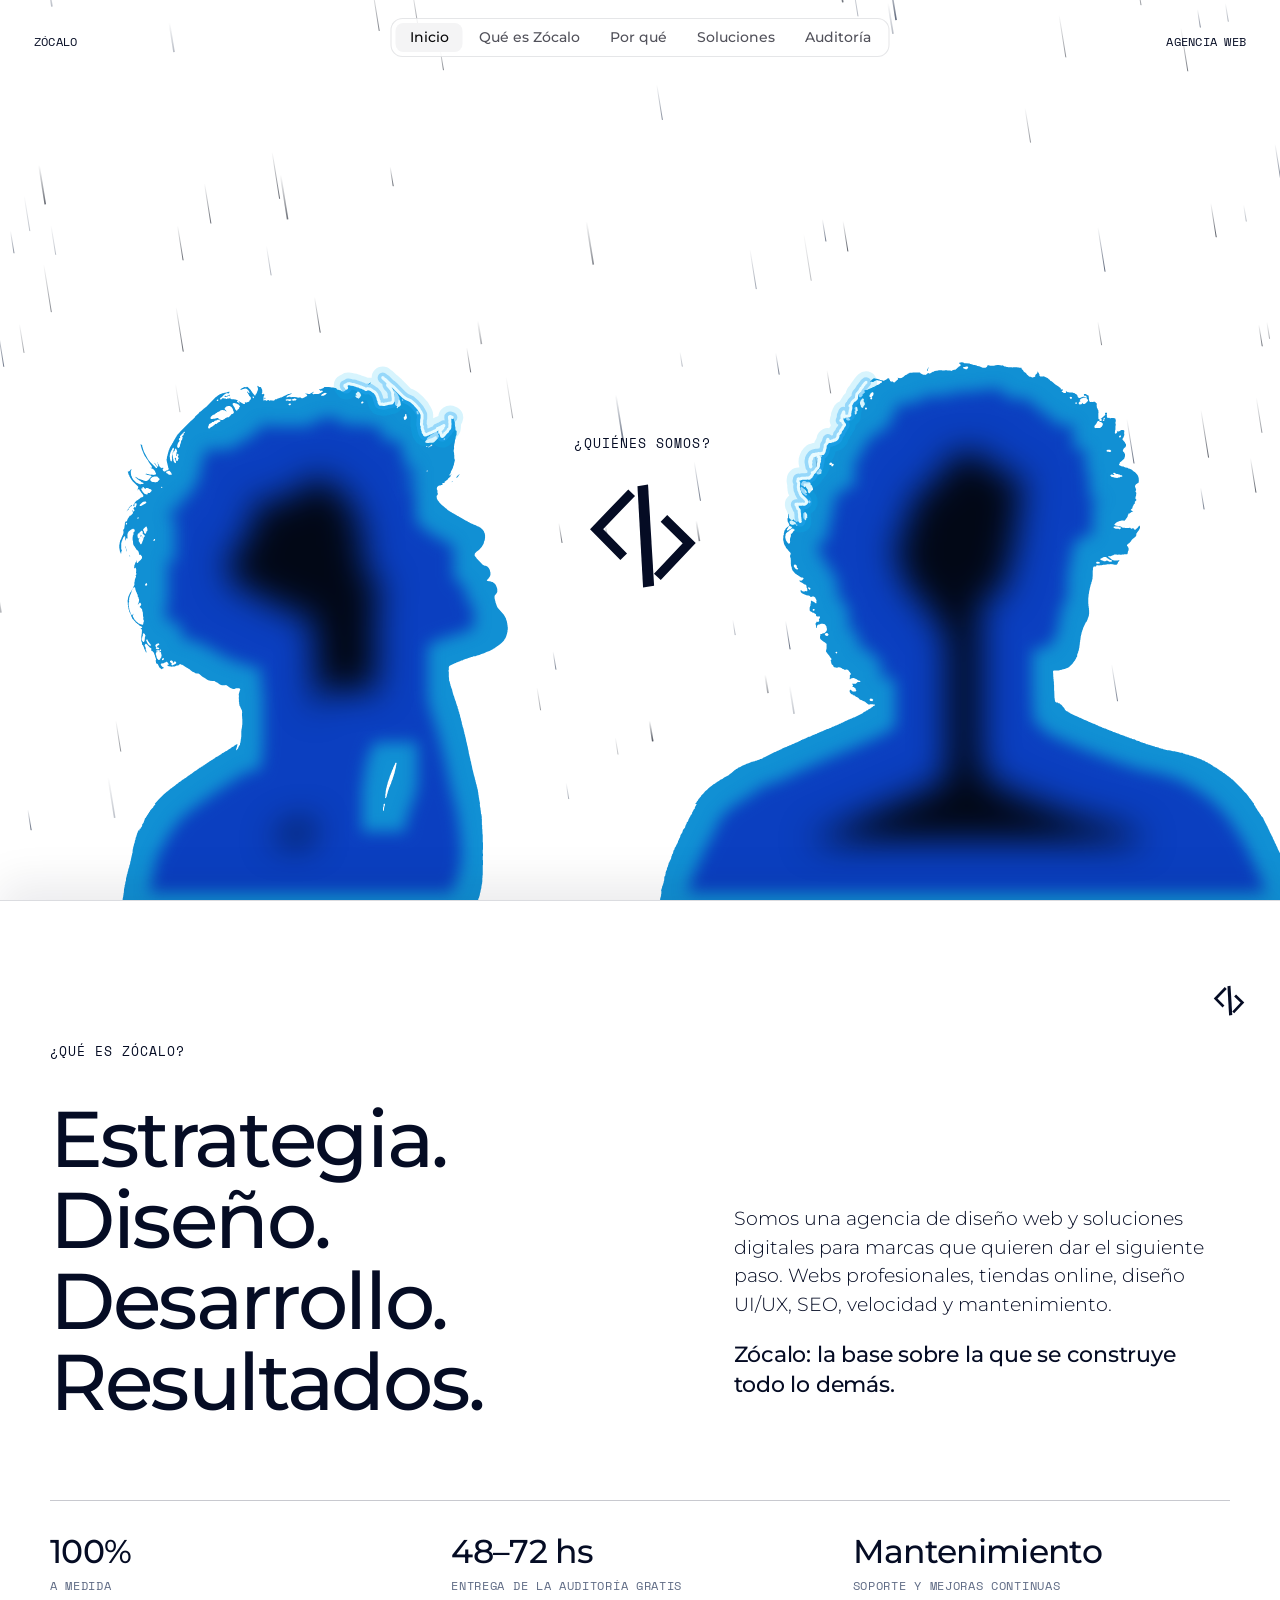
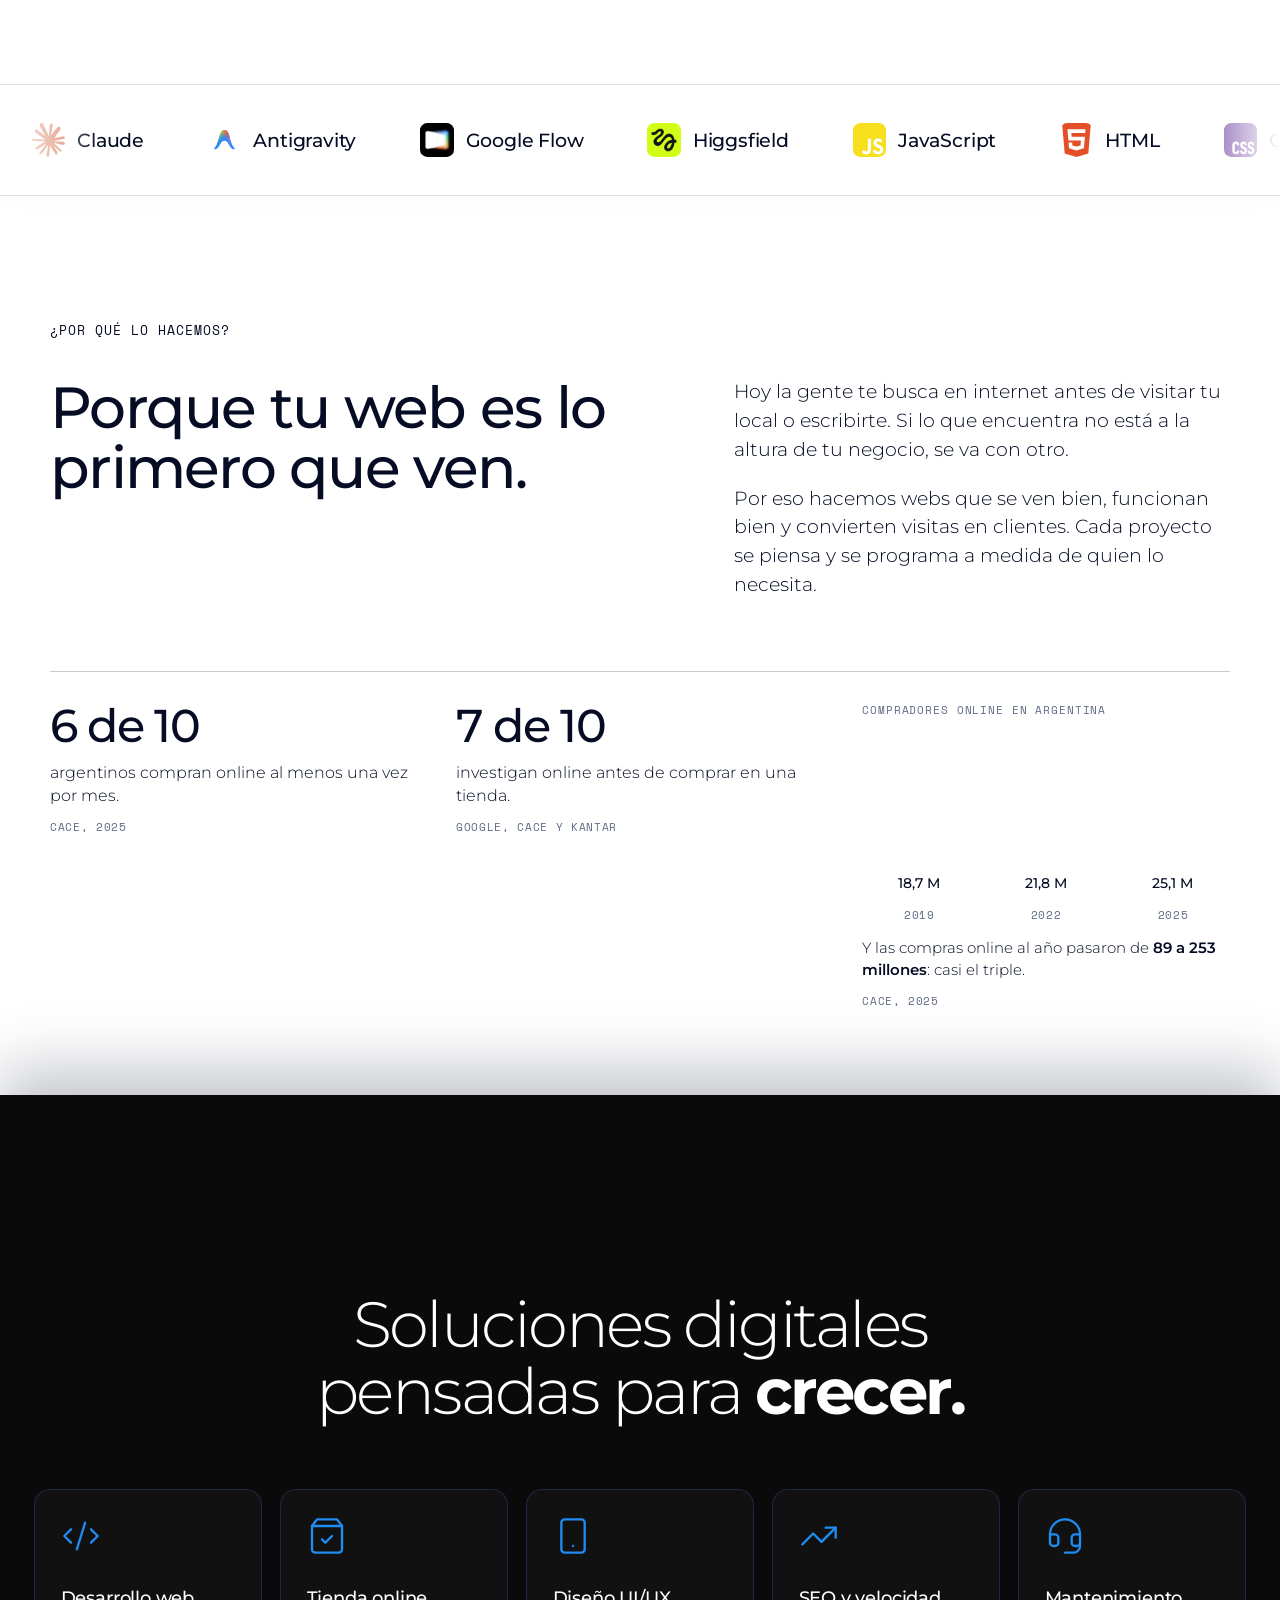
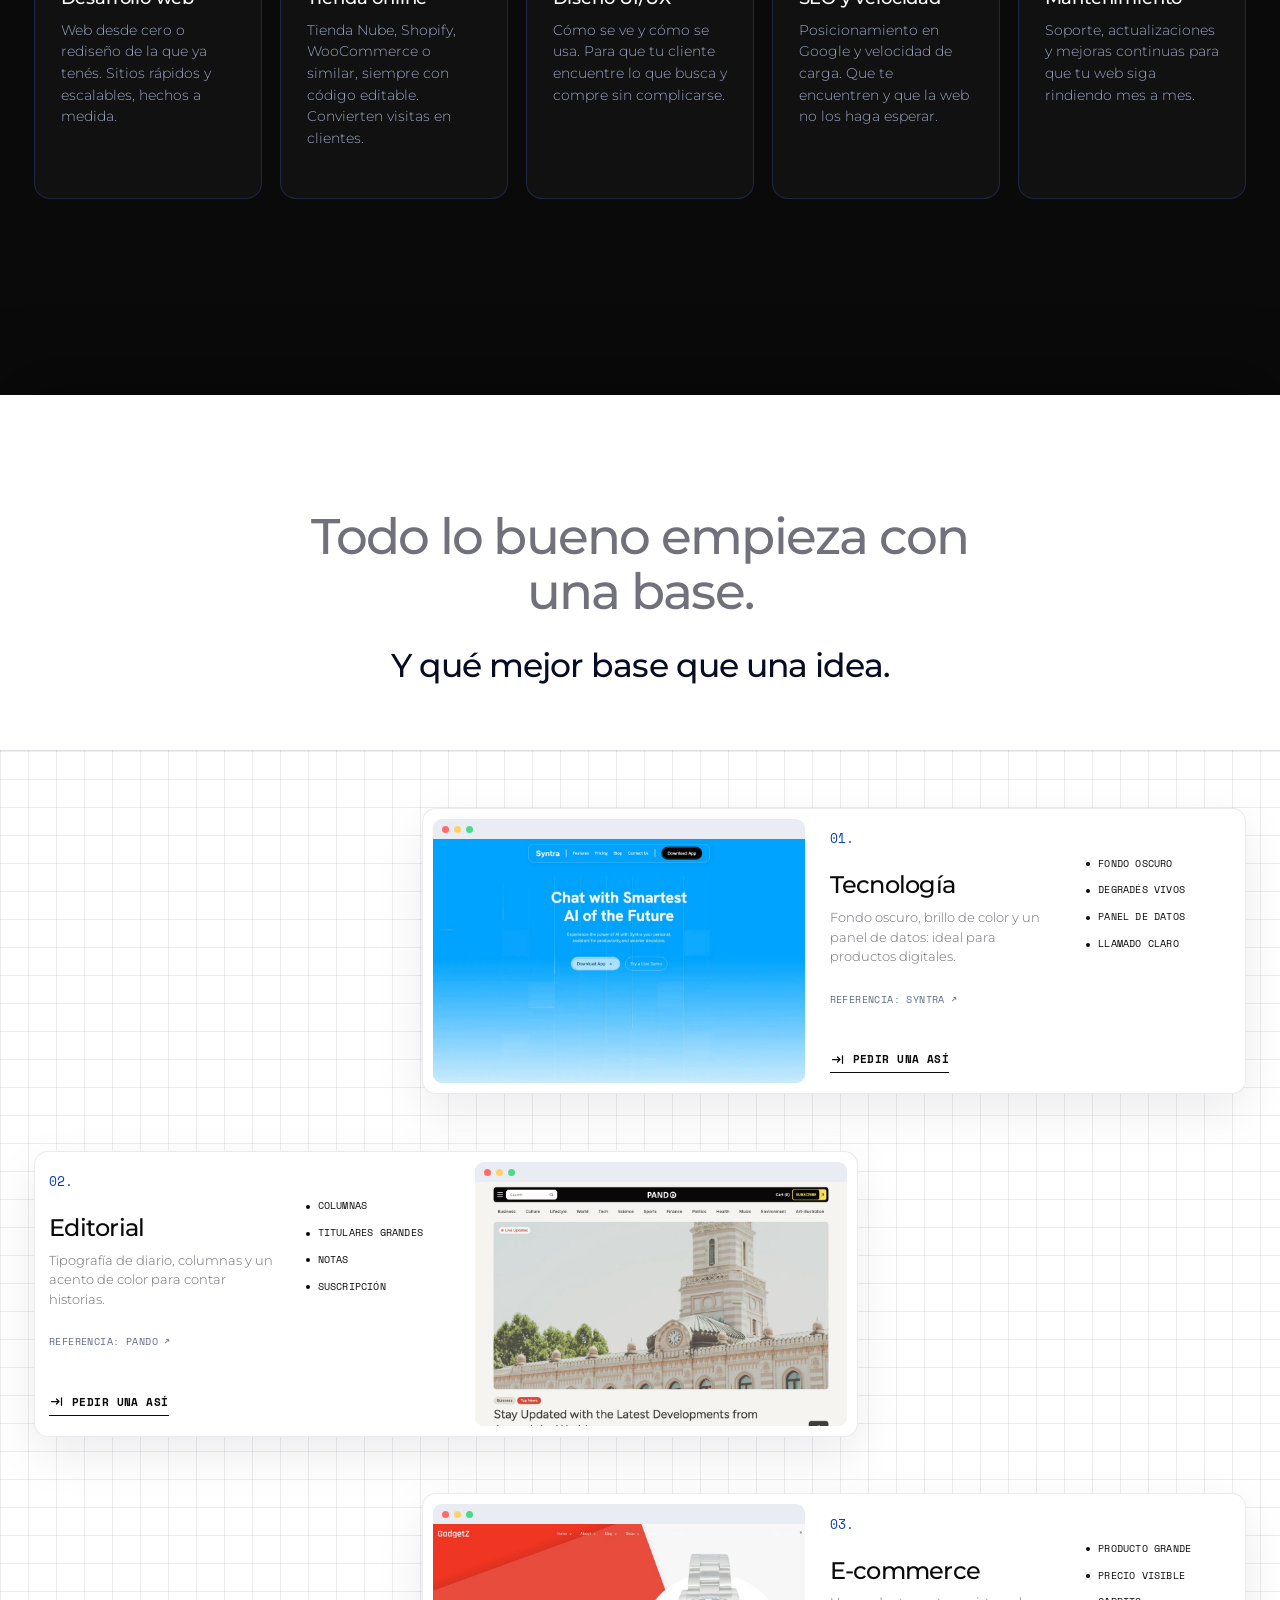
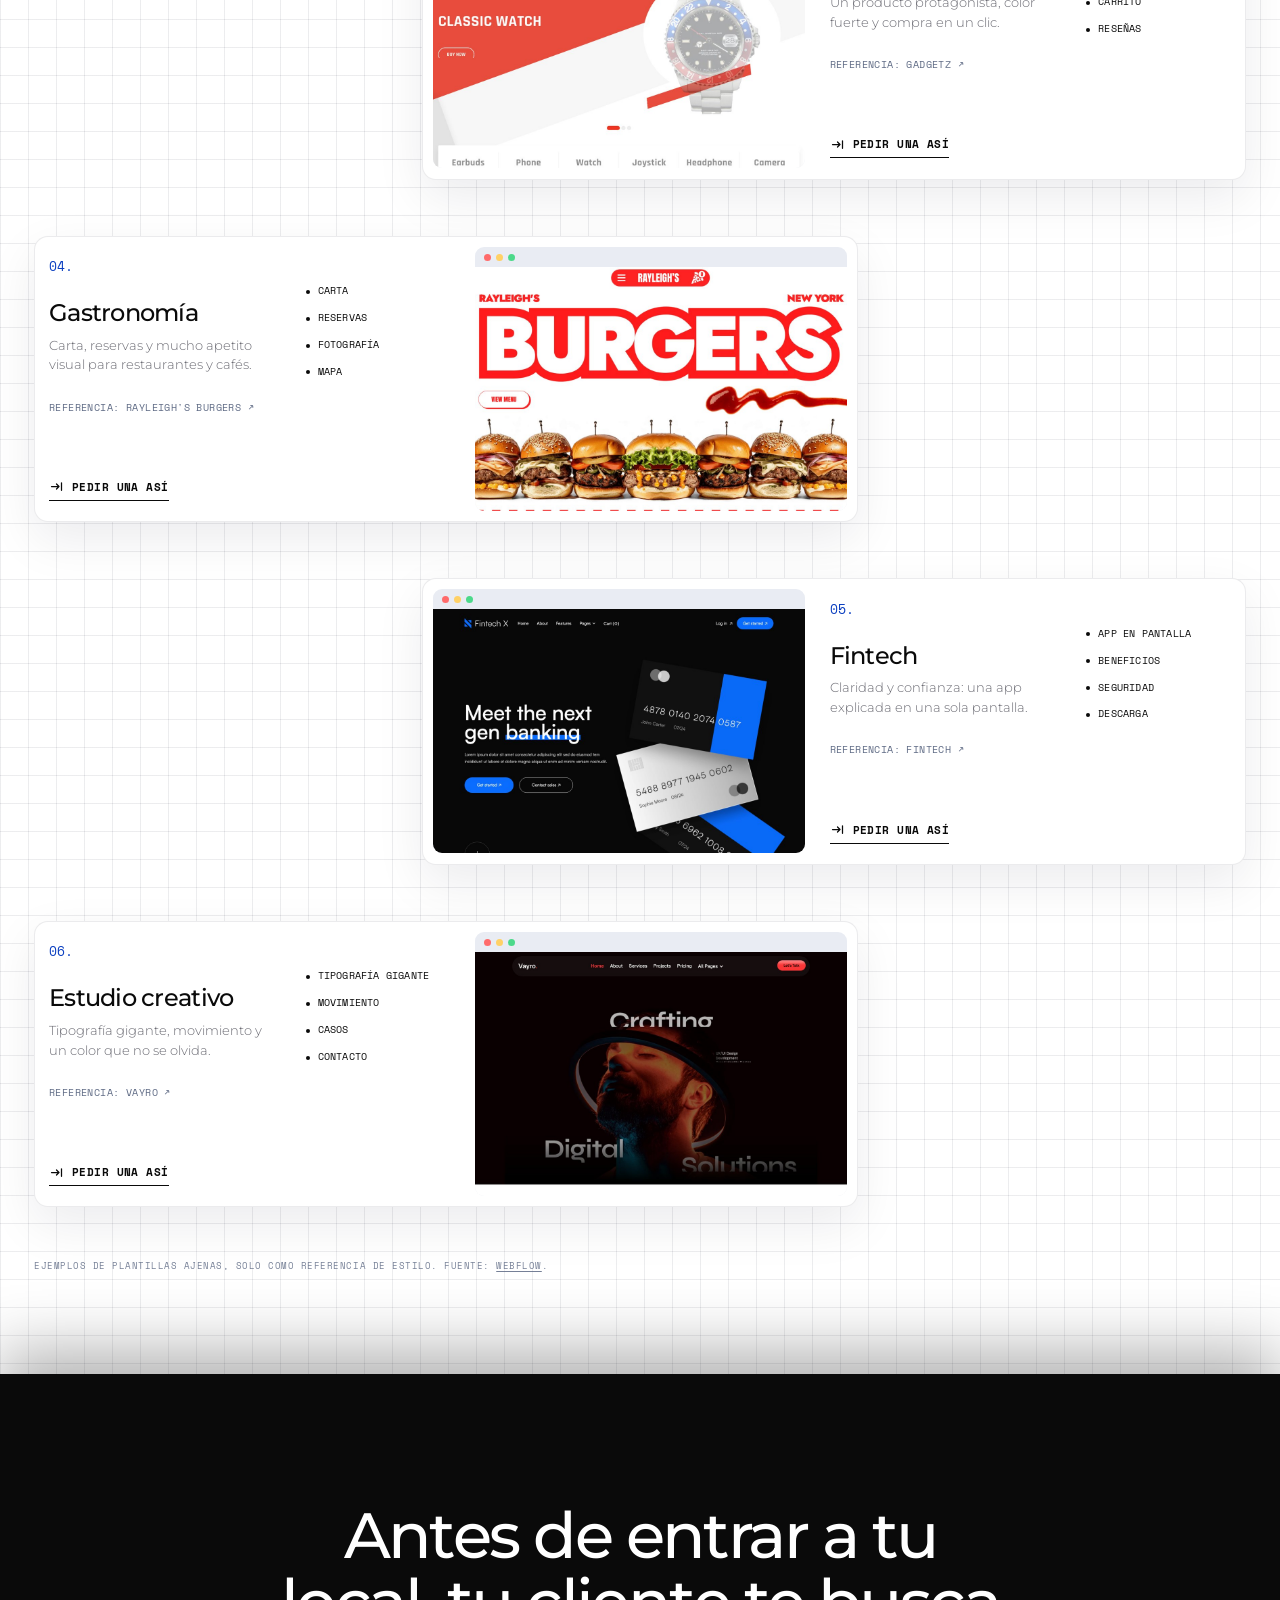
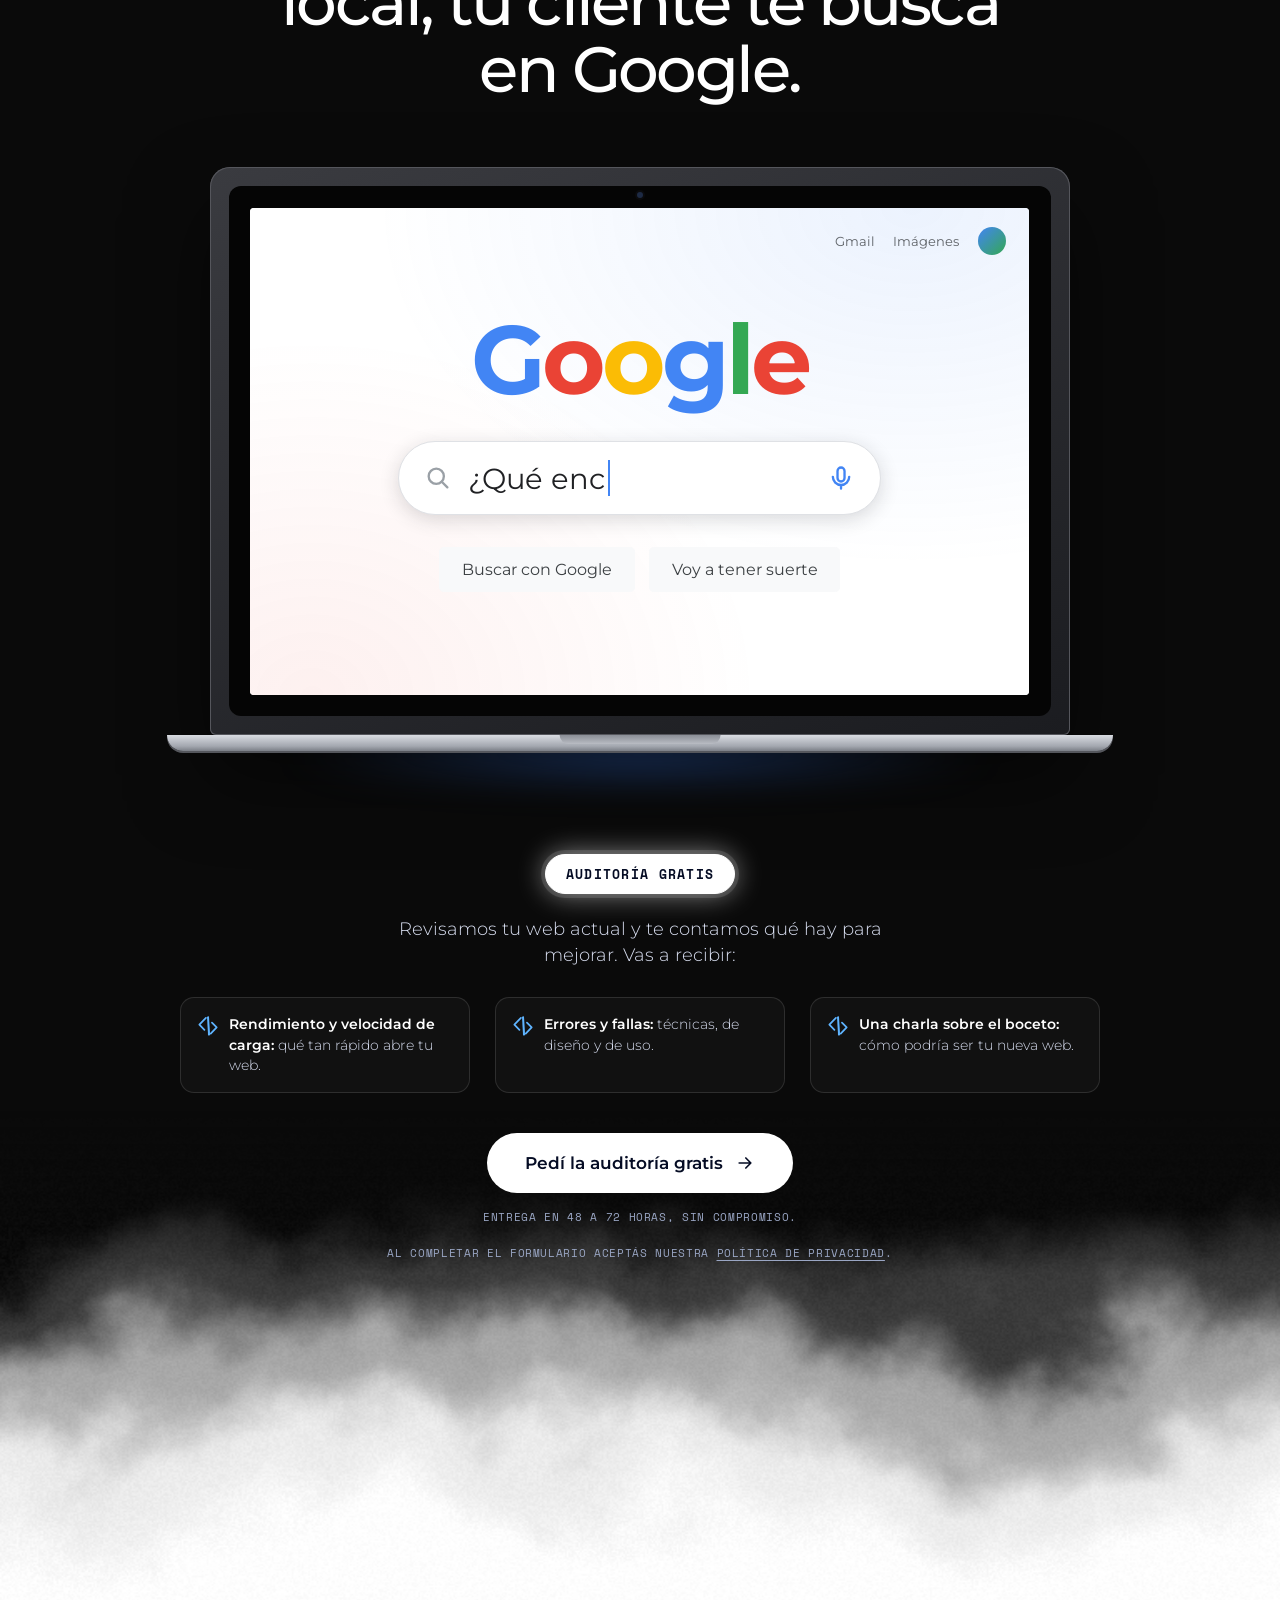
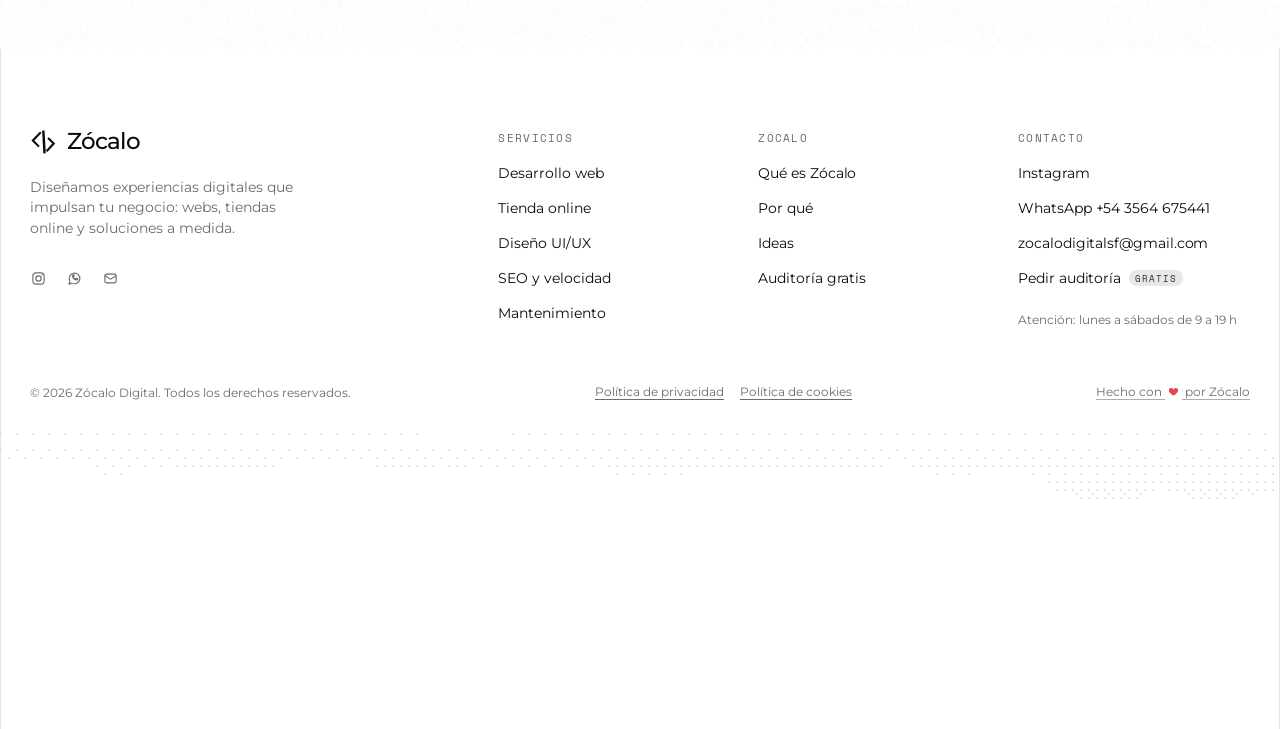
==== index.html @ 77384848 "Accesibilidad: enlace para saltar, contraste del texto gris, frase animada legible para lectores de " ====
<!doctype html>
<html lang="es">
<head>
<meta charset="utf-8">
<meta name="viewport" content="width=device-width, initial-scale=1">
<title>Zócalo Digital | Agencia web: sitios y tiendas online</title>
<meta name="description" content="Zócalo Digital es una agencia web: diseñamos y desarrollamos sitios y tiendas online a medida para que tu negocio aparezca en Google.">
<link rel="canonical" href="https://zocalodigital.vercel.app/">
<meta property="og:type" content="website">
<meta property="og:site_name" content="Zócalo Digital">
<meta property="og:locale" content="es_AR">
<meta property="og:title" content="Zócalo Digital | Agencia web: sitios y tiendas online">
<meta property="og:description" content="Zócalo Digital es una agencia web: diseñamos y desarrollamos sitios y tiendas online a medida para que tu negocio aparezca en Google.">
<meta property="og:url" content="https://zocalodigital.vercel.app/">
<meta property="og:image" content="https://zocalodigital.vercel.app/assets/og.jpg">
<meta property="og:image:width" content="1200">
<meta property="og:image:height" content="630">
<meta name="twitter:card" content="summary_large_image">
<meta name="twitter:title" content="Zócalo Digital | Agencia web: sitios y tiendas online">
<meta name="twitter:description" content="Zócalo Digital es una agencia web: diseñamos y desarrollamos sitios y tiendas online a medida para que tu negocio aparezca en Google.">
<meta name="twitter:image" content="https://zocalodigital.vercel.app/assets/og.jpg">
<script type="application/ld+json">
{"@context":"https://schema.org","@graph":[{"@type":"Organization","@id":"https://zocalodigital.vercel.app/#organizacion","name":"Zócalo Digital","url":"https://zocalodigital.vercel.app/","logo":"https://zocalodigital.vercel.app/assets/logo.svg","image":"https://zocalodigital.vercel.app/assets/og.jpg","description":"Agencia web: sitios y tiendas online a medida.","sameAs":["https://instagram.com/zocalodigitalsf"]},{"@type":"WebSite","@id":"https://zocalodigital.vercel.app/#sitio","name":"Zócalo Digital","url":"https://zocalodigital.vercel.app/","inLanguage":"es-AR","publisher":{"@id":"https://zocalodigital.vercel.app/#organizacion"}}]}
</script>
<link rel="icon" href="assets/logo.svg" type="image/svg+xml">
<link rel="preconnect" href="https://fonts.googleapis.com">
<link rel="preconnect" href="https://fonts.gstatic.com" crossorigin>
<link href="https://fonts.googleapis.com/css2?family=DM+Serif+Display&family=Montserrat:wght@300;400;500;600;800&family=Space+Mono:wght@400;700&display=swap" rel="stylesheet">
<link rel="stylesheet" href="styles.css?v=61">
<link rel="stylesheet" href="footer.css?v=3">
</head>
<body>
<a class="skip" href="#contenido">Saltar al contenido</a>

<!-- Siluetas trazadas de la foto de referencia (1947×808). Izquierda y derecha -->
<svg width="0" height="0" style="position:absolute" aria-hidden="true" focusable="false">
  <defs>
    <path id="pL" fill-rule="evenodd" d="M375.5 388.8 L375.5 389.2 L376.0 389.8 L376.5 390.0 L377.2 390.0 L377.2 389.8Z M371.8 378.2 L371.5 378.5 L371.5 379.8 L372.0 380.8 L372.2 383.2 L373.0 384.8 L373.0 384.2 L372.8 384.0 L372.8 383.0 L372.5 382.8 L372.5 381.5 L372.2 381.2 L372.2 380.5 L372.0 380.2 L372.0 378.8Z M379.2 330.2 L378.2 330.2 L375.5 333.0 L375.2 334.0 L374.2 335.0 L374.0 335.8 L373.0 337.0 L373.0 337.5 L373.2 337.0 L375.2 335.2 L375.2 334.5 L376.2 333.2 L376.5 332.5 L377.2 331.8 L377.8 331.8 L378.8 331.2 L379.2 330.8Z M754.5 302.2 L754.0 302.2 L753.0 303.0 L751.8 303.5 L753.2 303.2 L754.2 302.8Z M762.2 294.0 L762.0 294.0 L760.8 295.2 L760.5 295.2 L758.8 297.2 L758.5 297.8 L758.8 298.2 L759.5 298.0 L759.8 297.5 L761.2 296.0 L761.5 295.2 L762.2 294.5Z M534.2 204.5 L534.0 204.8 L534.0 205.5 L534.2 206.0 L534.8 206.2 L534.8 206.0 L535.2 205.5 L535.2 204.8 L535.0 204.5Z M493.5 201.2 L493.2 201.0 L492.8 201.0 L492.2 201.5 L491.2 201.8 L489.5 202.8 L488.5 202.2 L487.8 202.2 L487.5 202.5 L487.5 203.2 L487.8 203.5 L488.5 203.5 L488.8 203.2 L490.5 203.2 L491.5 202.2 L492.0 202.2 L493.0 202.8 L493.2 202.5Z M658.8 186.5 L657.2 187.2 L655.5 189.0 L655.5 189.5 L657.0 188.8 L658.2 187.5 L658.5 187.5 L658.8 187.2Z M753.8 227.5 L751.8 226.5 L751.2 226.5 L750.5 227.0 L750.8 230.0 L751.0 230.2 L751.0 232.5 L750.8 233.0 L751.0 233.2 L751.0 234.0 L751.2 234.2 L751.2 236.2 L751.0 236.5 L751.0 239.2 L750.8 239.5 L750.8 240.2 L750.0 241.2 L749.5 241.2 L749.2 241.5 L749.2 242.0 L748.5 243.0 L748.2 243.8 L747.8 244.2 L747.0 244.5 L746.8 244.8 L746.8 245.2 L746.0 246.0 L745.5 245.8 L745.0 246.2 L745.0 247.2 L742.8 249.5 L742.2 249.8 L741.8 249.8 L741.5 249.5 L741.0 247.5 L740.2 246.0 L740.2 245.0 L739.2 244.2 L739.2 243.2 L740.2 242.0 L741.2 241.5 L742.2 240.5 L742.2 240.2 L742.8 239.8 L742.8 239.2 L743.2 238.2 L744.0 237.2 L744.0 236.8 L742.5 238.0 L741.5 238.2 L740.5 239.2 L739.5 239.5 L739.2 239.8 L738.8 239.5 L737.5 240.5 L736.5 240.5 L736.0 241.8 L734.5 243.0 L733.5 243.5 L733.0 243.5 L732.2 244.0 L731.8 244.0 L728.2 245.8 L727.5 245.8 L725.5 246.8 L725.0 247.2 L724.5 247.2 L722.5 248.2 L722.0 248.2 L721.2 247.5 L721.2 246.2 L720.5 246.0 L719.8 245.0 L719.8 243.2 L719.2 242.5 L719.2 241.8 L718.5 240.0 L718.8 238.2 L717.8 236.2 L717.8 234.0 L718.0 233.8 L718.0 230.2 L718.2 230.0 L718.2 229.2 L718.5 229.0 L718.5 224.2 L716.8 220.8 L715.8 219.5 L714.8 217.5 L712.5 215.0 L712.5 214.8 L710.5 212.8 L710.5 212.5 L705.5 208.2 L702.2 206.5 L701.8 206.5 L699.2 205.2 L697.8 204.0 L697.5 204.0 L696.2 202.8 L696.0 202.8 L684.5 191.2 L684.2 191.2 L682.5 189.5 L682.2 189.5 L681.2 188.5 L681.0 188.5 L675.5 183.2 L673.8 182.2 L673.2 181.8 L673.2 181.5 L673.0 181.5 L672.5 181.0 L672.5 181.2 L673.0 181.8 L673.2 181.8 L675.5 184.0 L675.8 184.0 L678.0 186.5 L678.8 188.0 L678.8 188.8 L678.2 189.2 L678.2 190.0 L678.8 190.5 L678.8 190.8 L681.5 193.5 L681.5 193.8 L682.5 194.8 L683.0 196.0 L683.5 196.5 L683.5 197.0 L684.2 198.5 L684.2 201.5 L684.5 201.8 L684.5 203.5 L684.8 203.8 L684.8 208.2 L683.5 210.2 L683.0 210.5 L681.5 210.5 L681.2 210.8 L680.5 210.8 L680.2 211.0 L679.2 211.0 L679.0 211.2 L678.2 211.2 L678.0 211.5 L677.2 211.5 L677.0 211.8 L675.8 211.8 L675.5 211.5 L674.5 212.5 L673.2 212.5 L672.5 211.8 L671.5 211.8 L671.2 212.0 L669.5 212.0 L668.8 211.2 L668.5 210.2 L668.2 210.0 L668.2 208.2 L667.2 206.5 L667.0 205.0 L666.8 204.8 L666.5 203.5 L665.8 202.2 L665.5 201.0 L663.0 197.8 L661.5 197.0 L659.2 195.2 L658.5 195.0 L657.8 194.2 L656.0 194.2 L655.8 194.0 L654.5 193.8 L653.5 194.8 L652.8 194.8 L651.8 194.0 L650.2 193.2 L649.8 193.2 L648.0 192.2 L647.5 192.2 L647.2 192.0 L646.0 191.8 L645.2 191.2 L642.5 190.5 L641.8 190.0 L641.0 190.0 L638.8 189.0 L635.8 188.8 L635.5 188.5 L634.8 188.5 L634.5 188.2 L633.2 188.2 L633.0 188.0 L631.8 188.0 L630.8 188.8 L628.2 190.0 L628.2 190.8 L629.0 191.5 L629.8 191.8 L630.2 192.5 L630.2 193.0 L630.0 193.2 L630.0 194.2 L628.5 196.2 L626.8 197.2 L625.5 197.2 L624.8 196.8 L624.2 196.8 L623.8 196.2 L622.8 195.8 L622.2 195.8 L620.5 195.0 L619.8 195.0 L619.2 194.8 L618.2 193.8 L618.2 193.5 L617.2 193.2 L617.0 193.0 L616.2 193.0 L616.0 192.8 L615.2 192.8 L615.0 192.5 L612.2 192.5 L612.0 192.2 L610.5 192.2 L610.2 192.0 L609.0 192.0 L608.8 191.8 L605.0 191.8 L604.8 192.0 L604.2 192.0 L603.2 193.0 L601.2 194.0 L600.8 194.0 L599.8 194.5 L598.5 194.5 L597.8 195.0 L597.8 195.2 L599.2 195.8 L599.5 196.2 L600.0 196.5 L601.0 196.0 L601.5 196.0 L602.5 196.8 L602.5 197.0 L601.8 197.8 L601.0 198.0 L600.0 199.0 L597.2 200.2 L592.8 200.0 L591.8 200.5 L591.0 200.5 L590.2 199.8 L590.2 199.2 L591.2 198.2 L592.2 197.8 L592.2 197.5 L591.8 197.5 L591.0 198.0 L590.5 198.0 L589.5 198.5 L589.0 199.0 L587.0 200.0 L585.0 200.0 L584.8 199.8 L581.5 199.5 L582.8 200.5 L583.2 200.5 L584.0 201.2 L584.0 202.0 L583.0 203.0 L582.0 203.2 L581.2 204.0 L578.8 205.2 L578.2 205.0 L577.5 205.0 L576.5 204.2 L574.2 204.2 L574.0 204.5 L573.2 204.5 L573.0 204.2 L572.2 204.2 L572.0 204.0 L571.0 204.0 L570.0 203.5 L566.0 203.5 L565.8 203.8 L565.0 203.8 L564.2 203.2 L562.5 203.2 L562.2 203.5 L561.8 203.5 L561.5 203.8 L560.5 203.8 L560.2 204.0 L559.5 204.0 L559.2 203.8 L559.8 203.2 L560.0 203.2 L561.2 201.8 L563.0 201.2 L563.2 201.0 L563.8 201.0 L564.8 200.5 L565.2 200.0 L566.0 199.8 L566.5 199.2 L566.2 199.2 L566.0 199.5 L564.8 199.5 L563.0 200.2 L562.0 200.2 L558.0 202.2 L556.8 202.5 L556.2 203.0 L553.8 204.2 L553.0 204.2 L551.0 205.2 L549.5 205.5 L548.5 206.2 L546.8 206.2 L545.5 207.8 L544.8 207.8 L544.5 208.0 L544.0 208.0 L543.8 207.8 L542.2 207.8 L542.0 207.5 L541.2 207.5 L541.0 207.8 L539.8 208.0 L538.8 207.2 L538.0 207.2 L537.0 208.0 L536.2 208.0 L534.8 207.0 L533.5 207.8 L533.0 207.8 L532.8 207.5 L532.8 206.5 L533.0 206.2 L533.0 203.2 L534.2 201.0 L532.8 199.8 L532.5 199.8 L531.8 200.5 L531.5 200.5 L531.0 200.0 L531.0 199.5 L531.5 198.5 L531.5 195.5 L530.0 192.2 L529.5 191.8 L529.0 192.0 L528.0 192.0 L527.0 191.0 L525.8 190.5 L525.8 191.2 L526.0 191.5 L526.0 192.0 L526.2 192.2 L526.2 193.2 L526.5 193.5 L526.5 195.2 L526.2 195.5 L526.2 196.0 L525.5 197.5 L525.0 199.2 L524.5 199.8 L524.2 199.8 L523.5 201.5 L523.0 202.0 L519.8 198.2 L519.5 197.5 L518.8 196.8 L518.0 195.5 L514.5 192.0 L513.5 191.5 L512.8 192.2 L510.2 192.0 L509.2 192.8 L507.5 193.5 L507.0 194.0 L506.0 194.5 L505.8 195.0 L506.0 195.2 L506.5 195.2 L506.8 195.0 L507.2 195.0 L509.0 194.2 L510.2 194.2 L511.0 193.8 L512.0 193.8 L512.2 194.0 L513.2 194.0 L515.2 195.8 L516.5 198.0 L516.5 199.0 L516.2 199.2 L515.8 199.0 L514.5 197.8 L514.5 197.5 L513.8 197.2 L513.5 197.8 L514.8 199.2 L515.0 200.0 L515.5 200.5 L516.2 202.0 L518.0 203.8 L518.0 204.2 L518.2 204.5 L518.2 206.0 L518.0 206.5 L517.0 207.2 L516.2 208.8 L515.0 209.5 L514.5 209.5 L513.5 210.0 L512.0 210.0 L511.8 209.8 L511.0 209.8 L511.2 210.0 L511.2 210.8 L511.5 211.0 L511.0 211.8 L509.5 211.8 L509.0 211.2 L507.8 210.8 L507.2 210.2 L505.2 209.2 L504.8 208.8 L503.8 208.5 L504.2 209.5 L505.2 210.5 L505.2 211.0 L505.0 211.2 L503.5 210.0 L502.8 209.8 L501.8 208.8 L502.0 208.2 L503.0 208.0 L502.8 207.5 L501.8 207.2 L500.2 206.5 L499.0 206.5 L498.8 206.2 L495.5 206.2 L495.2 206.0 L494.8 206.0 L493.8 204.8 L494.0 204.5 L494.0 204.0 L493.8 203.8 L493.8 204.8 L492.8 205.5 L490.5 205.5 L490.2 205.8 L489.0 205.8 L488.8 205.5 L486.8 205.5 L486.2 205.0 L485.5 205.0 L485.2 205.2 L484.8 205.2 L483.8 206.2 L483.2 206.5 L482.5 206.5 L482.2 206.2 L482.2 205.2 L483.2 204.2 L484.0 204.0 L484.0 203.8 L486.8 201.0 L489.5 199.2 L491.5 199.2 L491.8 199.5 L492.2 199.5 L492.8 198.5 L493.2 198.0 L493.2 197.5 L492.0 197.5 L491.8 197.8 L491.0 197.8 L490.0 198.2 L487.5 198.5 L486.8 199.0 L485.0 199.2 L483.0 200.2 L481.8 200.5 L480.8 201.2 L480.0 201.5 L477.5 203.5 L477.2 203.5 L465.8 215.2 L464.8 215.8 L463.5 217.2 L463.2 217.2 L462.2 218.2 L462.0 218.2 L459.5 220.5 L458.5 221.0 L457.5 222.0 L457.5 222.2 L453.0 226.5 L452.5 227.5 L448.8 231.0 L448.5 231.0 L443.5 236.0 L443.5 236.2 L434.8 244.8 L434.8 245.0 L432.2 247.8 L432.2 248.0 L431.2 249.2 L431.0 250.0 L430.0 251.2 L429.5 252.5 L429.0 253.0 L428.5 254.2 L428.0 254.8 L428.0 255.2 L427.5 255.8 L427.0 257.0 L426.5 257.5 L425.5 259.5 L424.5 260.8 L423.0 263.8 L422.5 265.5 L422.0 266.2 L422.0 267.0 L421.5 268.0 L421.5 268.8 L421.2 269.0 L421.2 269.8 L420.8 270.8 L420.5 272.5 L420.0 273.5 L420.0 275.5 L419.5 276.2 L419.8 279.0 L420.0 279.2 L420.0 280.0 L420.2 280.2 L420.2 281.0 L420.5 281.2 L420.5 282.2 L420.8 282.5 L420.8 283.2 L421.0 283.5 L421.0 284.2 L421.2 284.5 L421.5 286.5 L422.0 287.2 L422.0 288.0 L421.0 289.2 L420.5 289.2 L420.2 289.5 L419.2 289.5 L417.8 290.8 L416.8 290.8 L416.2 290.5 L415.5 289.8 L415.0 288.8 L415.0 288.2 L415.8 287.2 L415.8 286.8 L415.5 286.5 L414.8 286.5 L414.0 287.0 L412.8 286.0 L412.0 285.8 L411.5 285.2 L411.0 284.0 L410.5 283.5 L410.2 283.0 L410.2 282.2 L409.5 281.5 L409.2 281.0 L409.2 280.2 L409.0 280.0 L408.8 280.0 L408.8 280.8 L409.2 281.2 L409.5 283.2 L409.8 283.5 L409.8 284.8 L409.2 285.2 L407.8 284.0 L407.5 283.2 L407.0 282.8 L406.5 281.8 L405.2 280.5 L405.2 281.2 L406.0 282.0 L406.0 282.2 L408.5 285.5 L408.5 286.5 L408.0 287.0 L407.8 286.8 L407.2 286.8 L406.5 286.0 L406.5 285.8 L400.0 279.5 L400.0 279.2 L399.0 278.2 L398.5 277.2 L397.8 276.5 L392.8 267.0 L392.8 266.5 L392.5 266.2 L392.5 265.8 L391.8 264.0 L391.8 263.2 L391.5 263.0 L391.5 262.2 L391.2 262.0 L391.0 260.0 L389.5 258.8 L389.2 258.8 L389.2 260.0 L389.5 260.2 L389.5 261.2 L390.0 262.2 L390.0 263.0 L390.2 263.2 L390.8 265.2 L391.2 266.0 L391.2 266.5 L392.2 268.2 L392.2 268.8 L394.2 272.8 L395.2 274.0 L395.8 275.2 L397.8 278.0 L398.8 280.0 L399.5 280.8 L400.0 281.8 L401.8 284.0 L402.5 285.5 L402.5 286.2 L402.2 286.5 L399.8 286.0 L401.0 286.5 L401.5 287.0 L403.2 287.5 L404.8 288.8 L404.8 289.0 L406.0 290.2 L406.2 291.2 L407.2 293.0 L407.2 293.8 L406.2 294.5 L404.8 294.5 L404.5 294.8 L404.0 294.8 L403.8 294.5 L402.0 294.5 L401.8 294.2 L400.2 294.5 L400.0 294.2 L399.0 294.2 L398.8 294.0 L396.8 293.8 L396.5 293.5 L395.5 293.5 L395.0 293.8 L395.0 294.0 L395.5 294.2 L396.5 294.2 L397.0 294.8 L398.2 294.8 L399.0 295.2 L401.0 295.5 L402.0 296.2 L401.8 297.0 L400.0 298.5 L399.2 299.8 L399.0 299.8 L397.8 301.0 L396.2 301.8 L394.2 301.8 L393.2 301.2 L392.2 301.2 L391.8 300.8 L390.8 300.8 L389.8 300.0 L388.2 299.8 L387.5 299.2 L386.5 299.2 L385.2 298.2 L382.8 297.0 L382.8 297.2 L386.0 300.2 L386.8 300.5 L387.2 301.0 L389.0 302.0 L390.0 303.0 L391.0 303.5 L391.8 303.5 L392.2 303.8 L392.8 304.5 L392.0 305.5 L389.8 305.5 L389.5 305.8 L388.0 305.8 L387.5 305.2 L387.0 305.2 L386.0 304.8 L385.5 304.2 L384.2 303.8 L380.2 299.8 L380.2 299.5 L379.2 298.2 L378.8 296.5 L378.0 295.2 L378.0 294.0 L377.8 293.8 L377.8 291.8 L377.5 291.5 L377.5 291.0 L377.8 290.8 L378.0 289.5 L378.5 288.8 L378.5 288.2 L378.0 288.2 L377.2 289.0 L377.2 289.2 L375.5 290.8 L374.2 290.8 L374.2 291.5 L374.5 291.8 L375.2 294.5 L376.0 295.5 L376.0 296.2 L378.5 300.5 L379.5 301.5 L379.5 301.8 L386.2 308.2 L386.5 308.8 L386.5 309.5 L386.0 310.2 L386.0 311.8 L385.5 312.2 L385.5 312.8 L385.8 312.8 L386.2 312.2 L386.2 311.8 L386.5 311.5 L387.5 311.5 L388.5 313.5 L389.5 314.5 L390.0 315.5 L391.0 316.5 L391.0 316.8 L392.0 318.0 L392.5 319.5 L391.8 320.5 L391.5 320.5 L391.0 321.0 L389.5 321.2 L387.2 323.2 L387.0 323.2 L385.0 324.8 L384.2 325.0 L382.2 327.2 L381.8 328.8 L380.8 329.8 L380.5 329.8 L380.5 330.5 L381.8 332.0 L381.5 333.0 L380.8 334.0 L380.8 334.5 L382.0 335.8 L382.0 336.5 L381.0 337.5 L380.2 337.5 L379.8 337.0 L379.8 336.5 L379.5 336.2 L379.0 336.5 L379.0 336.8 L380.2 338.2 L380.2 339.2 L380.0 339.8 L378.0 342.0 L377.0 342.5 L376.5 342.5 L376.0 343.0 L376.0 343.5 L373.8 346.5 L373.8 347.5 L373.5 347.8 L373.2 348.8 L372.5 349.2 L371.8 349.2 L371.2 349.8 L371.2 350.2 L370.8 351.0 L370.8 352.0 L370.5 352.2 L370.8 352.8 L370.8 353.5 L370.5 353.8 L370.5 355.0 L370.2 355.2 L370.2 356.8 L370.0 357.0 L370.0 357.8 L368.8 359.0 L368.8 360.0 L369.0 360.2 L369.0 361.0 L369.2 361.2 L369.0 363.2 L368.8 363.5 L368.5 364.8 L367.5 366.5 L367.5 367.0 L367.0 367.8 L366.5 369.5 L365.2 371.8 L365.0 373.2 L364.8 373.5 L364.5 376.2 L364.2 376.5 L364.2 380.5 L364.5 380.8 L364.5 382.0 L364.8 382.2 L364.8 383.8 L365.0 384.0 L365.0 384.5 L365.5 385.2 L365.8 386.5 L366.0 386.8 L366.5 386.8 L366.5 384.8 L367.2 383.8 L367.2 383.0 L366.5 381.5 L366.5 374.2 L366.8 374.0 L367.0 372.8 L367.5 372.0 L367.8 370.5 L368.5 369.5 L368.5 369.0 L369.0 368.0 L370.2 366.5 L370.8 366.5 L371.2 367.0 L371.2 371.0 L371.5 371.5 L371.8 371.2 L372.0 369.8 L372.5 369.0 L374.0 369.2 L374.0 368.2 L373.8 368.0 L373.8 364.0 L374.0 363.8 L374.2 362.5 L374.8 362.0 L375.2 361.0 L377.8 358.8 L378.8 358.2 L379.2 358.2 L380.0 357.8 L380.8 357.8 L381.2 358.2 L381.5 358.2 L382.2 359.0 L382.2 359.8 L382.5 360.0 L382.2 360.2 L382.2 360.8 L381.5 361.5 L380.8 361.8 L380.8 363.2 L381.0 363.5 L380.8 363.8 L380.8 364.8 L380.0 366.0 L380.0 367.5 L379.8 367.8 L379.8 370.5 L380.0 370.8 L380.0 372.0 L380.2 372.2 L380.5 375.8 L381.5 377.8 L382.2 378.5 L382.8 379.8 L383.5 380.5 L384.0 381.8 L384.5 382.2 L384.8 382.2 L386.5 384.2 L387.2 386.0 L387.2 386.8 L387.5 387.0 L387.5 388.2 L387.8 388.5 L388.2 388.2 L389.2 388.2 L390.5 389.8 L390.8 390.2 L390.8 392.2 L389.8 393.5 L389.8 393.8 L387.2 396.2 L387.0 396.2 L385.8 397.8 L385.2 397.8 L384.5 397.0 L384.5 394.8 L384.2 394.8 L384.0 395.2 L384.0 396.0 L383.5 397.0 L383.0 397.5 L383.0 398.0 L382.5 398.8 L382.5 399.2 L381.8 400.8 L381.8 402.2 L381.5 402.5 L381.5 404.2 L381.8 404.5 L381.8 405.2 L382.0 405.5 L381.8 405.0 L381.8 404.2 L382.0 403.8 L382.8 403.2 L383.8 404.2 L383.8 405.0 L384.0 405.2 L384.0 408.0 L383.8 408.2 L383.8 409.2 L384.2 410.0 L384.2 411.2 L383.2 412.5 L383.8 413.2 L383.8 414.2 L383.0 415.5 L383.0 416.0 L382.5 417.0 L382.2 419.8 L381.8 420.8 L382.0 423.2 L381.8 423.5 L381.5 424.5 L380.8 425.5 L380.8 426.0 L379.8 428.0 L381.5 426.2 L382.2 426.2 L382.8 426.8 L382.8 427.5 L383.0 427.8 L383.2 429.5 L383.8 430.5 L383.8 431.2 L384.2 431.8 L384.8 432.8 L385.0 434.0 L385.8 435.0 L385.8 437.0 L386.8 438.2 L386.8 439.0 L387.5 440.8 L387.2 443.0 L387.0 443.2 L386.8 444.5 L386.0 445.8 L386.0 446.8 L388.2 444.2 L388.8 444.2 L389.2 444.8 L389.8 445.8 L389.8 446.8 L389.2 447.8 L388.2 448.8 L388.2 449.5 L388.8 450.0 L389.0 450.0 L390.8 452.0 L391.0 452.5 L391.0 453.5 L391.2 453.8 L391.5 455.2 L391.8 455.5 L392.0 460.0 L392.2 460.2 L392.2 461.0 L392.5 461.2 L392.5 462.5 L392.0 463.5 L392.8 464.5 L392.8 465.0 L393.0 465.2 L393.0 466.2 L392.5 467.2 L392.5 468.2 L392.2 468.5 L392.2 469.2 L392.0 469.8 L391.5 470.2 L391.0 470.2 L389.5 469.5 L389.0 469.5 L387.2 468.5 L386.8 468.5 L386.0 467.8 L384.8 467.0 L383.5 465.8 L383.5 465.5 L382.2 464.2 L380.0 460.0 L380.0 459.2 L380.5 458.5 L380.8 457.2 L380.2 457.5 L380.0 458.2 L379.5 458.8 L378.8 458.8 L377.8 457.5 L377.5 456.2 L377.0 455.5 L377.0 455.0 L376.8 454.8 L376.8 454.2 L376.0 452.5 L376.0 451.2 L375.8 451.0 L375.5 448.2 L375.2 448.0 L375.2 444.2 L375.8 443.2 L375.8 442.8 L375.5 442.5 L375.5 441.2 L375.8 441.0 L375.8 439.0 L376.0 438.8 L376.0 438.0 L376.2 437.8 L376.8 435.8 L378.0 433.2 L378.0 432.8 L378.2 432.5 L379.0 429.8 L379.5 429.0 L379.5 428.5 L379.0 429.0 L377.8 431.5 L377.2 432.0 L375.8 435.0 L375.8 435.5 L375.0 436.5 L374.8 438.0 L374.5 438.2 L374.2 441.0 L374.0 441.2 L374.0 443.8 L374.2 444.0 L374.2 447.0 L374.5 447.2 L374.5 449.0 L374.8 449.2 L374.8 450.0 L375.0 450.2 L375.0 451.8 L375.2 452.0 L376.0 454.8 L378.0 458.8 L378.2 460.2 L379.2 462.0 L379.5 463.0 L381.2 464.5 L381.2 464.8 L383.0 466.5 L383.0 466.8 L384.2 468.0 L384.5 468.0 L385.0 468.5 L385.0 468.8 L386.0 469.2 L388.2 471.2 L390.2 472.2 L391.0 473.0 L391.0 473.5 L390.5 474.0 L389.0 473.8 L390.8 476.0 L390.5 481.2 L390.2 481.5 L390.2 483.0 L390.0 483.2 L390.0 486.0 L390.2 486.2 L390.2 487.2 L390.0 487.5 L390.0 488.2 L389.8 488.8 L390.0 489.0 L390.0 489.5 L390.8 491.2 L390.8 493.2 L392.2 494.5 L392.2 495.0 L393.0 496.5 L393.2 497.8 L393.8 498.5 L393.8 499.0 L394.8 500.8 L394.8 501.2 L395.5 502.5 L396.0 502.5 L396.0 501.5 L395.8 501.2 L395.8 500.5 L395.0 499.0 L395.2 498.5 L395.2 497.2 L394.5 495.5 L394.0 495.0 L394.0 493.8 L395.0 492.2 L395.5 492.2 L396.2 493.0 L396.5 493.0 L400.2 497.0 L400.5 497.0 L401.8 498.0 L401.5 500.5 L402.2 500.5 L402.8 500.8 L404.5 502.5 L404.8 503.5 L405.2 504.2 L405.5 505.5 L406.0 506.2 L406.0 507.2 L406.5 508.0 L406.5 508.8 L407.2 510.2 L407.2 511.2 L406.8 511.8 L406.8 512.8 L407.2 513.5 L407.2 515.0 L409.2 516.0 L411.2 520.0 L413.8 522.2 L414.0 522.2 L414.5 521.5 L415.5 521.0 L416.0 521.0 L416.5 520.8 L416.5 520.5 L414.5 519.2 L413.5 518.2 L412.8 517.0 L412.8 516.2 L413.5 515.5 L416.2 515.0 L416.8 514.5 L417.8 514.2 L418.0 514.0 L418.8 514.0 L419.2 513.5 L420.0 513.5 L420.5 514.0 L420.5 514.2 L420.8 514.2 L421.5 515.0 L421.8 516.0 L422.2 516.5 L422.0 517.0 L420.8 516.8 L420.5 517.0 L420.5 517.8 L422.0 518.5 L424.5 518.8 L425.5 519.2 L426.0 519.2 L426.2 519.0 L429.0 519.0 L431.5 517.8 L433.0 517.8 L433.2 517.5 L433.8 517.5 L434.8 516.2 L435.8 516.0 L436.2 516.5 L437.2 517.0 L437.8 517.0 L439.2 517.8 L439.8 518.2 L440.5 518.5 L442.8 520.2 L445.0 521.2 L445.5 521.8 L446.5 522.2 L448.2 524.0 L448.5 524.0 L449.8 525.0 L450.2 525.0 L452.2 526.0 L453.2 526.8 L455.2 527.0 L455.5 527.2 L456.8 527.2 L458.2 528.0 L461.5 530.8 L461.8 530.8 L463.0 531.8 L463.8 532.0 L464.5 532.8 L465.2 533.0 L465.8 533.5 L468.2 535.0 L468.8 535.0 L469.0 535.2 L470.0 535.2 L470.2 535.5 L473.5 535.8 L473.8 536.0 L475.5 536.0 L476.5 536.5 L477.0 537.0 L478.8 537.8 L481.5 539.8 L482.5 540.2 L483.8 540.5 L484.0 540.8 L488.2 540.8 L488.5 540.5 L489.8 540.8 L493.8 543.8 L495.8 544.8 L496.2 544.8 L497.0 545.2 L499.0 545.2 L500.8 544.5 L504.5 544.5 L505.0 544.8 L505.5 545.2 L505.8 546.0 L505.0 547.5 L504.8 549.0 L504.5 549.2 L504.5 550.0 L504.2 550.2 L504.2 551.0 L504.0 551.2 L504.0 552.5 L504.2 552.8 L504.2 555.0 L504.0 555.2 L504.0 556.5 L504.2 556.8 L504.2 560.5 L504.5 560.8 L504.5 563.0 L504.8 563.2 L504.8 564.5 L506.0 566.2 L506.0 566.8 L507.5 569.8 L507.5 570.2 L507.8 570.5 L507.8 571.5 L508.0 571.8 L508.0 573.2 L507.8 573.5 L507.8 577.2 L508.0 577.5 L508.0 580.0 L508.2 580.2 L508.2 587.0 L508.0 587.2 L507.8 590.2 L507.5 590.5 L507.5 592.2 L507.2 592.5 L507.2 593.8 L507.0 594.0 L507.0 601.2 L506.8 601.5 L506.8 603.2 L506.5 603.5 L506.2 606.8 L506.0 607.0 L506.0 608.0 L505.5 609.0 L505.5 610.5 L504.5 611.8 L503.5 613.8 L503.2 614.8 L502.2 615.8 L502.0 616.5 L501.5 617.0 L501.0 616.5 L501.0 615.8 L501.2 615.5 L501.2 614.5 L502.0 612.8 L502.0 612.0 L502.2 611.8 L502.2 611.0 L502.5 610.8 L502.5 609.8 L501.8 609.8 L501.2 610.2 L500.5 610.5 L499.8 611.2 L499.5 611.2 L497.5 612.8 L496.2 613.2 L494.2 615.0 L492.5 615.8 L489.8 617.8 L488.5 618.2 L488.0 618.8 L486.8 619.2 L486.2 619.8 L484.5 620.5 L483.5 621.5 L482.8 621.8 L481.5 622.8 L480.8 623.0 L479.8 624.0 L477.0 625.2 L476.0 626.2 L475.2 626.5 L473.2 628.0 L472.2 628.2 L471.8 628.8 L470.0 629.8 L469.0 630.8 L467.5 631.5 L466.8 632.2 L464.5 633.5 L463.5 634.5 L462.0 635.2 L461.5 635.8 L460.2 636.2 L459.5 637.0 L458.2 637.5 L457.5 638.2 L456.8 638.5 L454.2 640.5 L453.5 640.8 L453.0 641.2 L452.0 641.8 L449.2 644.0 L447.2 645.2 L446.2 646.2 L445.0 646.8 L442.2 649.2 L440.5 650.0 L439.0 651.2 L438.2 651.5 L435.8 653.5 L434.0 654.5 L432.8 655.8 L431.8 656.2 L429.2 658.5 L428.2 659.0 L427.2 660.0 L426.5 660.2 L425.8 661.0 L424.5 661.8 L420.8 665.0 L419.8 665.5 L417.2 667.8 L417.0 667.8 L410.8 674.0 L410.8 674.2 L409.5 675.2 L409.5 675.5 L405.8 679.5 L405.8 679.8 L406.2 679.8 L406.5 680.0 L404.2 682.8 L403.8 684.0 L402.5 685.0 L402.5 685.2 L400.2 687.8 L400.0 688.5 L399.0 689.5 L399.0 690.0 L398.0 691.2 L397.5 692.5 L397.0 692.8 L396.5 694.0 L395.8 694.8 L395.2 695.8 L394.2 696.8 L393.8 698.5 L393.5 698.8 L393.5 699.5 L393.0 700.2 L393.0 700.8 L392.2 702.2 L391.0 703.8 L391.0 705.2 L390.8 705.5 L390.5 706.5 L389.2 707.8 L389.2 708.2 L388.8 709.0 L388.2 709.2 L387.8 708.5 L388.0 710.5 L387.8 710.8 L387.5 710.5 L386.8 710.5 L386.5 710.8 L386.5 711.5 L386.0 712.0 L385.5 713.8 L385.0 714.2 L385.0 714.8 L384.8 715.0 L384.8 716.0 L384.2 717.0 L384.2 717.8 L383.5 719.0 L383.5 719.8 L383.2 720.0 L383.2 721.5 L382.5 722.8 L382.2 725.2 L381.5 726.5 L381.0 729.2 L380.5 730.0 L380.5 731.5 L380.2 731.8 L380.2 732.5 L380.0 732.8 L380.0 734.0 L379.8 734.2 L379.8 737.0 L379.5 737.2 L379.5 737.8 L379.2 738.0 L379.2 739.0 L378.8 740.0 L378.8 741.0 L378.5 741.2 L378.2 743.2 L378.0 743.5 L378.0 744.2 L377.8 744.5 L377.8 745.8 L377.5 746.0 L377.5 746.5 L377.2 746.8 L377.2 747.8 L377.0 748.0 L377.0 749.2 L376.8 749.5 L376.8 750.0 L376.0 751.8 L375.8 753.8 L375.5 754.0 L375.5 754.5 L374.8 756.2 L374.5 758.2 L374.2 758.5 L374.2 759.2 L373.8 760.2 L373.8 761.2 L373.0 763.0 L373.0 764.0 L372.8 764.2 L372.8 765.0 L372.5 765.2 L372.5 766.0 L372.2 766.2 L372.0 769.5 L371.8 769.8 L371.8 770.2 L371.5 770.5 L371.5 771.5 L371.2 771.8 L371.2 773.5 L370.5 775.2 L370.5 776.8 L370.2 777.0 L370.2 778.0 L370.0 778.2 L370.0 779.0 L369.8 779.2 L369.5 784.0 L369.2 784.2 L369.2 785.8 L369.0 786.0 L369.0 787.0 L368.8 787.2 L368.8 788.5 L368.5 788.8 L368.5 790.0 L368.2 790.2 L368.2 791.8 L368.0 792.0 L368.0 794.2 L367.8 794.5 L367.8 797.5 L367.5 797.8 L367.5 802.0 L367.2 802.2 L367.2 806.5 L367.0 806.8 L367.0 807.8 L778.2 807.8 L778.2 806.8 L778.8 805.8 L778.8 805.0 L779.0 804.8 L779.0 804.0 L779.5 803.0 L779.5 802.2 L781.0 799.2 L781.0 798.8 L781.8 797.8 L782.8 795.8 L783.2 793.8 L784.0 792.5 L784.5 790.5 L785.2 789.2 L785.2 788.5 L785.5 788.2 L785.8 786.8 L786.0 786.5 L786.0 785.8 L786.2 785.5 L786.2 784.2 L786.8 783.2 L787.0 781.0 L787.2 780.8 L787.2 780.0 L787.5 779.8 L787.5 779.0 L787.8 778.8 L788.0 775.8 L788.2 775.5 L788.2 774.2 L788.5 774.0 L788.5 773.0 L788.8 772.8 L788.8 771.0 L789.0 770.8 L789.0 766.5 L789.2 766.2 L789.2 763.5 L789.5 763.2 L789.5 751.5 L789.8 751.2 L789.8 745.5 L789.5 745.2 L789.5 741.0 L789.8 740.8 L789.8 738.0 L789.5 737.8 L789.5 733.5 L789.8 733.2 L789.8 724.8 L789.5 724.5 L789.5 715.5 L789.2 715.2 L789.0 709.2 L788.8 709.0 L788.8 704.5 L788.5 704.2 L788.5 697.0 L788.2 696.8 L788.5 694.8 L788.2 694.5 L788.0 692.2 L787.5 691.2 L787.2 687.5 L787.0 687.2 L786.8 684.2 L786.5 684.0 L786.5 683.0 L786.2 682.8 L786.2 681.0 L786.0 680.8 L786.0 680.0 L786.5 679.8 L786.2 679.5 L786.2 678.5 L786.0 678.2 L786.0 677.5 L785.8 677.2 L785.8 676.0 L785.5 675.8 L785.2 673.0 L785.0 672.8 L785.0 671.8 L784.8 671.5 L784.8 669.8 L784.5 669.5 L784.2 666.2 L784.0 666.0 L784.0 665.0 L783.8 664.8 L783.8 663.2 L783.2 662.2 L783.2 661.2 L783.0 661.0 L783.0 660.2 L782.5 659.2 L782.5 658.0 L782.2 657.8 L782.2 657.0 L781.5 655.5 L781.5 654.5 L781.2 654.2 L781.2 653.5 L781.0 653.2 L781.0 652.2 L780.5 651.2 L780.0 648.5 L779.8 648.2 L779.5 646.8 L779.0 645.8 L779.0 644.8 L778.8 644.5 L778.2 641.8 L778.0 641.5 L777.8 640.0 L777.5 639.8 L777.5 638.5 L777.2 638.2 L777.0 636.2 L776.8 636.0 L776.8 635.2 L776.5 635.0 L776.5 634.0 L776.2 633.8 L776.2 633.0 L776.0 632.8 L776.0 631.5 L775.8 631.2 L775.8 630.5 L775.2 629.5 L775.2 628.5 L775.0 628.2 L775.0 627.5 L774.8 627.2 L774.8 626.2 L774.5 626.0 L774.5 625.2 L774.2 625.0 L774.2 624.0 L773.8 623.0 L773.8 622.0 L773.5 621.8 L773.5 621.0 L773.2 620.8 L773.2 619.5 L773.0 619.2 L773.0 618.0 L772.8 617.8 L772.8 616.8 L772.5 616.5 L772.5 615.8 L772.2 615.5 L772.2 614.2 L772.0 614.0 L772.0 613.2 L771.8 613.0 L771.8 612.2 L771.5 612.0 L771.5 611.2 L771.2 611.0 L771.2 610.2 L771.0 610.0 L771.0 609.0 L770.8 608.8 L770.8 608.0 L770.5 607.8 L770.5 607.0 L770.2 606.8 L770.2 605.8 L770.0 605.5 L770.0 604.5 L769.8 604.2 L769.8 603.5 L769.5 603.2 L769.5 602.2 L769.0 601.2 L769.0 600.2 L768.8 600.0 L768.8 599.5 L768.5 599.2 L768.5 598.2 L768.0 597.2 L768.0 596.2 L767.8 596.0 L767.8 595.2 L767.5 595.0 L767.2 592.8 L767.0 592.5 L767.0 592.0 L766.8 591.8 L766.8 591.2 L766.0 589.5 L766.0 588.8 L765.8 588.5 L765.8 587.8 L765.5 587.5 L765.5 586.8 L765.2 586.5 L765.2 585.8 L765.0 585.5 L765.0 584.2 L764.8 584.0 L764.5 582.5 L764.2 582.2 L764.2 581.5 L764.0 581.2 L764.0 580.2 L763.5 579.2 L763.5 578.5 L763.2 578.2 L762.8 575.5 L762.2 574.5 L762.0 572.8 L761.2 571.0 L761.0 569.2 L760.2 567.8 L760.0 565.8 L759.2 564.5 L759.2 564.0 L758.5 562.2 L758.5 561.5 L758.2 561.2 L757.8 559.2 L757.2 558.5 L757.2 558.0 L756.5 556.2 L756.5 555.5 L756.2 555.2 L756.0 554.0 L755.0 552.0 L755.0 551.2 L754.5 550.2 L754.5 549.5 L754.2 549.2 L754.2 548.5 L754.0 548.2 L754.0 547.5 L753.8 547.2 L753.8 546.2 L753.5 546.0 L753.5 545.5 L753.0 544.8 L753.0 544.2 L752.5 543.5 L752.5 543.0 L751.8 541.2 L751.5 539.2 L751.2 539.0 L751.0 537.5 L750.8 537.2 L750.8 536.5 L750.2 535.5 L750.0 531.8 L749.8 531.5 L749.8 525.0 L749.5 524.8 L749.5 523.2 L749.8 523.0 L749.8 519.5 L750.0 519.2 L750.0 518.8 L750.8 518.0 L756.8 515.0 L758.0 514.8 L759.2 514.0 L759.8 514.0 L761.8 513.0 L763.0 512.8 L764.2 512.0 L765.5 511.8 L767.5 510.8 L768.0 510.8 L768.2 510.5 L768.8 510.5 L769.0 510.2 L769.5 510.2 L769.8 510.0 L770.2 510.0 L770.5 509.8 L771.0 509.8 L771.2 509.5 L771.8 509.5 L772.0 509.2 L775.5 508.2 L776.2 507.8 L777.0 507.8 L778.8 507.0 L779.5 507.0 L779.8 506.8 L781.0 506.8 L782.8 506.0 L785.5 505.5 L788.0 504.2 L791.0 503.5 L794.5 501.8 L795.8 501.5 L796.2 501.0 L796.8 501.0 L801.8 498.5 L802.2 498.0 L803.0 497.8 L803.5 497.2 L805.2 496.2 L806.0 495.5 L807.8 494.5 L808.5 493.8 L809.8 493.0 L811.0 491.8 L811.2 491.8 L813.8 489.2 L813.8 489.0 L814.5 488.2 L815.2 486.8 L815.8 486.2 L816.8 484.2 L816.8 483.8 L817.2 483.0 L817.5 481.5 L817.8 481.2 L817.8 480.5 L818.2 479.5 L818.2 478.5 L818.5 478.2 L818.5 476.2 L818.8 476.0 L818.8 472.5 L818.5 472.2 L818.5 470.0 L818.2 469.8 L818.2 468.2 L818.0 468.0 L817.8 466.2 L817.5 466.0 L817.2 464.5 L816.8 463.8 L816.8 463.2 L814.2 458.5 L807.0 450.2 L805.8 447.8 L805.8 447.2 L805.5 447.0 L805.5 446.5 L805.2 446.2 L805.2 445.8 L804.5 444.0 L804.2 442.2 L804.0 442.0 L803.8 440.5 L803.5 440.2 L803.2 437.0 L803.5 436.8 L803.5 436.0 L803.8 435.5 L805.5 433.5 L806.5 431.8 L806.5 428.0 L806.2 427.8 L806.2 427.0 L805.5 425.5 L805.5 425.0 L804.0 422.5 L801.0 420.2 L799.2 419.8 L799.0 419.5 L798.5 419.5 L798.2 419.2 L796.2 419.2 L796.0 419.0 L795.2 419.0 L794.2 418.2 L794.5 417.8 L796.5 415.8 L796.5 415.5 L797.5 414.2 L798.5 412.0 L798.5 408.8 L798.2 408.5 L798.2 407.8 L798.0 407.5 L797.8 406.0 L796.5 403.8 L794.8 402.0 L792.8 401.0 L791.8 401.0 L789.5 400.0 L782.2 392.2 L782.2 392.0 L780.5 390.0 L780.0 389.0 L780.0 388.0 L780.2 387.8 L780.2 387.0 L780.5 386.5 L782.8 384.2 L783.0 384.2 L784.5 382.8 L784.8 382.8 L788.2 379.2 L790.5 375.2 L790.8 373.8 L791.0 373.5 L791.2 372.2 L791.8 371.5 L791.8 370.5 L792.0 370.2 L792.0 369.2 L792.2 369.0 L792.2 364.8 L792.0 364.5 L791.8 363.0 L791.2 362.2 L791.2 361.8 L790.5 360.2 L790.0 359.8 L789.5 358.8 L787.0 356.5 L785.8 356.0 L785.2 355.5 L784.2 355.0 L783.8 355.0 L782.5 354.2 L782.0 354.2 L780.8 353.5 L780.2 353.5 L779.0 352.8 L778.5 352.8 L777.2 352.0 L776.8 352.0 L774.2 350.8 L773.8 350.2 L772.5 349.8 L772.0 349.2 L770.5 348.8 L770.0 348.2 L769.2 348.0 L767.5 346.8 L764.0 345.0 L763.5 344.5 L761.8 343.8 L761.2 343.2 L759.5 342.5 L758.2 341.5 L757.0 341.0 L756.5 340.5 L753.5 339.0 L753.0 338.5 L752.2 338.2 L751.8 337.8 L751.0 337.5 L750.5 337.0 L748.8 336.0 L746.8 334.2 L746.5 334.2 L742.5 330.5 L742.2 330.5 L738.5 326.8 L738.5 326.5 L736.8 324.5 L735.8 322.5 L735.5 319.5 L736.5 318.2 L737.0 317.2 L737.0 316.5 L736.5 315.8 L736.5 313.0 L735.8 311.5 L735.8 310.0 L736.0 309.8 L736.0 309.2 L736.2 308.8 L737.8 307.5 L738.2 307.5 L738.5 307.2 L739.8 307.2 L740.8 306.5 L742.0 306.5 L742.5 306.0 L742.2 304.5 L742.5 304.2 L744.8 304.2 L744.8 302.8 L745.8 302.2 L746.8 301.2 L747.8 300.8 L748.5 300.0 L748.8 299.2 L751.8 296.5 L751.8 296.0 L753.0 294.0 L752.2 294.2 L751.5 295.5 L750.8 295.5 L750.5 295.2 L750.5 294.5 L751.5 293.5 L751.5 293.0 L752.2 291.8 L752.2 291.2 L754.5 286.8 L754.8 285.2 L755.0 285.0 L755.0 284.5 L755.8 282.8 L755.8 281.8 L756.0 281.5 L756.0 280.8 L756.5 279.8 L756.5 278.8 L756.8 278.5 L756.8 276.8 L756.5 276.5 L756.5 275.8 L756.2 275.5 L756.2 271.5 L756.0 271.2 L756.0 269.5 L755.8 269.2 L755.8 268.0 L755.5 267.8 L755.5 265.2 L755.8 265.0 L755.8 264.2 L756.0 264.0 L755.8 261.2 L756.0 261.0 L756.0 260.2 L756.2 260.0 L756.2 258.5 L756.5 258.2 L756.5 257.2 L756.8 257.0 L757.0 254.2 L757.2 254.0 L757.5 252.5 L757.8 252.2 L757.8 250.5 L758.0 250.2 L758.0 249.5 L758.8 248.0 L759.0 243.2 L758.2 243.0 L757.8 242.5 L757.8 242.0 L757.5 241.8 L757.5 239.0 L757.2 238.8 L757.2 237.5 L757.0 237.2 L757.0 236.5 L756.8 236.2 L756.8 233.2 L756.5 233.0 L756.5 232.2 L756.0 231.2 L755.8 229.5Z M674.8 679.5 L675.2 680.0 L675.2 680.5 L675.0 680.8 L675.0 681.5 L674.5 682.2 L674.5 683.0 L674.2 683.2 L674.2 684.5 L674.0 684.8 L674.0 686.5 L673.8 686.8 L673.8 687.5 L673.2 688.0 L672.8 687.5 L672.8 684.2 L673.5 682.5 L673.5 680.0 L674.0 679.5Z M688.0 631.2 L688.8 632.0 L688.8 632.5 L688.5 632.8 L688.5 633.5 L688.2 633.8 L688.2 635.2 L687.8 636.2 L687.8 637.8 L687.2 638.8 L687.2 639.8 L687.0 640.0 L686.8 641.5 L686.5 641.8 L686.5 643.0 L686.2 643.2 L686.2 644.0 L685.8 644.8 L685.5 646.2 L685.2 646.5 L685.2 647.2 L684.5 648.8 L683.8 651.5 L683.2 652.2 L683.2 652.8 L683.0 653.0 L682.0 656.5 L681.5 657.0 L681.0 658.8 L679.8 661.2 L679.8 662.0 L679.5 662.2 L679.5 662.8 L679.2 663.0 L679.2 663.5 L678.5 665.2 L678.5 666.0 L678.2 666.2 L678.2 667.0 L677.5 668.8 L677.5 669.5 L677.2 669.8 L677.0 671.2 L676.5 672.2 L675.8 673.0 L675.2 672.5 L675.2 671.8 L675.5 671.5 L675.5 668.0 L675.8 667.8 L676.0 664.2 L676.2 664.0 L676.5 661.8 L676.8 661.5 L676.8 660.8 L677.0 660.5 L677.5 657.8 L678.0 656.8 L678.5 654.0 L679.2 652.5 L679.2 652.0 L679.5 651.8 L679.5 651.2 L679.8 651.0 L679.8 650.5 L680.0 650.2 L681.0 646.8 L682.0 644.8 L682.0 644.2 L682.8 642.8 L682.8 642.2 L683.2 641.5 L683.5 640.2 L684.5 638.5 L684.8 637.2 L685.8 635.5 L685.8 635.0 L686.8 633.2 L687.0 632.2Z M423.5 512.8 L424.5 511.8 L425.8 511.8 L426.8 512.8 L426.8 513.2 L427.0 513.5 L427.0 514.8 L427.5 514.8 L428.0 513.8 L428.5 513.2 L429.0 513.0 L429.8 513.0 L430.8 514.0 L430.8 515.0 L429.8 516.0 L429.5 516.0 L428.2 517.0 L427.8 517.0 L426.2 517.8 L425.2 517.0 L425.2 516.2 L425.5 516.0 L425.5 515.2 L425.2 514.8 L424.5 514.5 L423.5 513.5Z M415.8 509.0 L416.5 509.8 L416.5 510.2 L415.8 511.2 L414.8 511.5 L414.2 511.0 L414.2 510.2 L415.5 509.0Z M408.2 499.8 L410.0 499.8 L410.5 499.5 L411.8 501.0 L411.8 501.2 L410.8 502.2 L411.2 502.2 L411.5 502.0 L412.5 502.0 L413.2 502.8 L413.2 504.5 L414.0 505.5 L413.5 506.5 L413.5 508.0 L413.2 508.5 L412.5 509.2 L412.0 510.5 L411.0 511.2 L410.2 511.2 L409.8 511.0 L408.5 509.5 L408.0 508.5 L407.8 507.0 L407.5 506.8 L407.5 506.0 L407.0 505.0 L407.0 503.0 L408.0 502.0 L409.5 502.0 L409.5 501.8 L408.2 501.8 L407.5 501.0 L407.5 500.5Z M412.2 498.8 L413.2 499.8 L413.0 500.5 L412.5 501.0 L412.0 501.0 L411.5 500.5 L411.5 499.5Z M407.0 497.0 L408.0 496.0 L409.2 496.8 L410.5 497.0 L411.0 497.5 L411.0 498.0 L410.2 498.8 L408.2 498.8 L407.0 497.8Z M410.5 492.0 L411.0 492.5 L411.0 493.5 L410.2 494.2 L409.5 494.2 L408.0 496.0 L407.2 496.0 L406.5 495.2 L406.5 494.0 L406.8 493.5 L408.2 492.2 L409.8 492.0 L410.0 491.8Z M396.5 487.0 L396.8 487.0 L397.2 487.5 L397.8 489.2 L399.0 490.5 L399.2 491.2 L400.8 493.0 L401.2 494.2 L400.5 495.0 L399.2 494.2 L398.0 493.0 L398.0 492.8 L396.8 491.0 L396.8 490.2 L395.8 489.0 L395.8 488.0Z M392.5 480.0 L393.0 480.0 L394.2 481.2 L394.5 482.2 L394.8 482.5 L394.8 483.5 L394.2 484.2 L394.2 486.2 L394.0 486.5 L394.0 487.5 L393.8 487.8 L393.8 489.0 L392.8 490.2 L392.2 490.2 L390.8 488.5 L390.8 486.0 L391.0 485.8 L391.0 484.5 L391.8 483.0 L391.8 481.0Z M395.8 421.2 L396.8 422.2 L396.8 423.5 L395.8 424.5 L395.2 424.5 L394.5 423.8 L394.5 422.8Z M405.8 369.8 L406.2 370.2 L405.8 371.5 L404.8 372.2 L404.0 371.5 L404.0 371.2 L405.2 369.8Z M390.5 360.0 L391.8 361.2 L391.8 362.2 L391.5 362.5 L391.8 364.0 L392.0 364.2 L392.5 364.2 L394.0 365.8 L394.0 366.8 L392.8 368.0 L392.8 368.5 L392.5 368.8 L392.5 370.0 L392.2 370.2 L392.2 370.8 L391.8 371.5 L391.8 372.0 L391.2 372.8 L391.2 373.2 L390.5 375.0 L389.8 375.8 L389.2 375.8 L388.5 375.0 L387.8 373.2 L387.0 372.5 L387.0 370.2 L387.5 369.8 L388.2 368.0 L389.2 366.8 L389.8 366.5 L390.5 366.5 L391.0 367.0 L391.0 367.8 L391.8 367.8 L391.8 367.2 L391.5 367.0 L391.0 367.0 L390.2 366.2 L390.2 365.5 L389.5 364.8 L389.2 365.2 L389.2 366.5 L388.5 367.2 L388.2 368.2 L387.2 369.2 L386.8 369.2 L385.8 368.0 L385.5 365.2 L385.8 365.0 L385.8 363.8 L386.5 363.0 L386.8 363.2 L387.8 363.0 L388.0 362.0 L388.8 361.2 L389.0 361.2 L390.0 360.0Z M395.8 355.0 L396.5 355.8 L396.5 356.5 L396.8 356.8 L396.8 357.2 L397.0 357.5 L397.0 358.5 L397.2 358.8 L397.2 359.8 L396.0 361.2 L394.5 360.0 L394.5 360.5 L395.2 360.8 L395.8 361.2 L395.8 362.5 L395.0 363.5 L394.2 363.5 L393.5 362.8 L393.2 362.2 L393.2 361.0 L392.2 359.8 L392.2 358.2 L393.0 357.5 L393.2 357.5 L393.2 357.2 L395.5 355.0Z M372.8 350.8 L373.5 351.8 L372.5 353.0 L371.8 352.2 L371.8 351.5 L372.5 350.8Z M386.5 344.2 L387.0 344.8 L387.0 345.2 L386.2 346.0 L385.8 346.0 L385.2 345.5 L385.2 345.2 L386.2 344.2Z M384.0 327.8 L384.5 328.2 L384.5 329.8 L384.2 330.0 L384.2 330.5 L383.5 332.2 L383.0 332.8 L382.5 332.8 L381.5 331.8 L381.8 330.8 L382.0 330.5 L382.0 329.0 L383.0 328.0Z M395.8 326.5 L395.8 327.2 L394.5 328.5 L393.2 329.0 L392.8 329.5 L391.5 330.0 L391.0 330.5 L390.0 330.8 L389.8 331.0 L389.0 331.0 L388.8 331.2 L388.5 331.2 L388.0 330.8 L388.2 329.8 L392.0 326.2 L393.2 326.2 L394.0 325.8 L395.0 325.8Z M390.0 311.0 L390.5 310.5 L391.5 310.8 L391.2 309.5 L392.0 308.8 L392.5 309.0 L393.0 309.5 L393.0 309.8 L394.8 311.2 L395.0 311.2 L395.2 310.5 L395.8 310.0 L396.8 310.0 L397.0 310.2 L398.2 310.5 L399.5 311.2 L401.0 311.5 L402.0 312.5 L402.0 313.5 L399.8 315.8 L398.5 316.0 L397.5 315.5 L397.5 317.0 L396.8 317.8 L396.0 317.8 L395.8 317.5 L394.0 317.0 L391.8 314.8 L390.0 311.8Z M413.0 309.2 L413.8 308.5 L414.0 308.5 L414.8 309.2 L414.0 310.0 L413.8 310.0Z M400.5 299.5 L401.8 298.0 L402.0 298.0 L403.5 296.8 L404.8 296.8 L405.0 296.5 L408.5 296.5 L411.2 299.2 L411.5 299.8 L408.8 303.0 L408.2 303.2 L405.8 303.5 L405.5 303.2 L403.2 303.2 L401.8 302.5 L400.5 301.0Z M419.0 291.5 L420.0 290.5 L420.8 290.5 L422.0 289.8 L422.5 289.8 L423.0 290.0 L425.2 292.5 L425.2 293.0 L425.8 294.0 L425.2 294.5 L422.5 294.5 L421.5 294.0 L420.8 293.2 L420.0 293.0 L419.0 292.0Z M723.5 290.2 L724.5 289.5 L724.8 289.5 L725.2 290.0 L725.2 290.2 L724.8 290.8 L724.0 290.8Z M430.5 264.0 L431.0 264.5 L431.2 265.5 L432.0 266.8 L432.0 267.2 L431.2 268.5 L431.0 272.2 L431.2 272.5 L431.8 272.5 L431.8 270.8 L432.5 270.0 L432.8 270.0 L433.5 270.8 L433.5 272.0 L432.8 272.8 L432.8 273.8 L433.5 274.8 L433.8 275.8 L433.2 276.2 L432.8 277.2 L432.8 277.8 L432.0 278.5 L431.5 278.5 L430.8 277.8 L430.8 277.2 L430.5 277.0 L430.8 276.8 L430.8 276.0 L430.0 274.8 L429.5 274.8 L429.2 275.0 L429.2 276.0 L430.0 277.2 L430.0 278.0 L430.5 279.0 L430.5 280.5 L429.8 281.2 L428.5 280.0 L428.0 279.0 L428.0 278.5 L427.5 277.8 L427.5 276.2 L427.0 275.2 L427.0 273.8 L426.8 273.5 L426.8 272.0 L426.5 271.8 L426.5 270.0 L427.2 269.0 L427.2 268.5 L427.8 267.5 L428.2 267.0 L429.0 266.8 L429.0 265.8 L429.2 265.5 L429.2 265.0 L430.2 264.0Z M427.5 263.0 L428.2 264.0 L428.2 265.0 L427.5 266.2 L427.5 267.0 L426.8 268.2 L426.8 269.2 L426.5 269.5 L426.5 270.2 L426.0 271.2 L426.0 272.5 L425.8 272.8 L425.8 274.5 L426.0 274.8 L426.0 277.5 L425.8 277.8 L425.8 278.2 L425.0 279.0 L424.8 279.0 L424.0 278.0 L424.0 277.5 L423.8 277.2 L423.8 276.2 L423.5 276.0 L423.5 274.0 L423.2 273.8 L423.5 270.5 L424.2 268.8 L424.2 268.0 L425.0 267.2 L425.2 266.2 L426.0 265.2 L426.0 264.8 L426.5 263.8 L427.2 263.0Z M727.0 261.0 L727.5 261.5 L727.5 261.8 L726.5 262.8 L726.2 262.8 L725.8 262.2 L725.8 262.0Z M723.2 261.5 L724.0 260.8 L724.2 260.8 L724.8 261.2 L724.8 261.5 L724.2 262.0 L723.8 262.0Z M730.0 259.2 L730.5 259.8 L730.5 260.0 L729.2 261.2 L728.2 261.5 L727.8 261.0 L728.0 260.5 L729.2 259.5Z M745.0 251.8 L745.5 252.2 L745.5 252.8 L744.5 253.8 L744.2 253.8 L743.5 253.0 L744.5 251.8Z M439.2 245.8 L439.8 246.2 L439.5 248.0 L438.5 249.0 L437.8 249.2 L437.8 249.8 L438.5 250.8 L438.2 251.0 L438.2 251.8 L438.0 252.0 L437.8 253.2 L437.0 254.5 L436.2 255.2 L436.5 255.5 L436.5 256.5 L436.2 256.8 L436.2 257.5 L435.5 259.0 L435.2 261.0 L434.8 262.0 L433.5 263.2 L433.0 263.2 L432.0 262.0 L432.0 260.5 L432.2 260.2 L432.5 258.5 L433.5 256.5 L435.0 254.8 L434.0 253.5 L434.0 252.5 L434.8 251.5 L435.5 251.2 L435.5 250.8 L435.2 250.5 L435.2 249.5 L438.2 246.2Z M736.5 245.5 L736.8 246.2 L737.2 246.8 L737.2 247.5 L738.2 249.0 L738.0 250.5 L737.5 251.0 L737.2 252.0 L736.5 252.8 L735.8 253.0 L735.5 253.5 L732.5 256.5 L732.0 256.8 L731.2 256.8 L731.0 257.0 L729.2 257.0 L729.0 257.2 L728.0 257.2 L727.5 257.0 L726.5 257.5 L723.8 257.5 L723.5 257.2 L723.0 257.2 L722.2 256.5 L722.2 255.8 L724.2 253.0 L724.2 252.2 L724.8 251.2 L726.5 249.8 L727.0 249.5 L727.8 249.5 L728.0 248.8 L728.5 248.2 L729.8 247.8 L732.2 246.0 L734.0 245.2 L735.0 244.5 L735.5 244.5Z M440.5 244.2 L441.0 244.8 L441.0 245.0 L440.0 246.0 L439.8 246.0 L439.2 245.5 L439.2 245.2 L440.2 244.2Z M737.2 244.0 L737.5 244.0 L738.5 245.2 L738.5 245.8 L737.8 246.8 L737.2 246.8 L736.8 246.2 L736.8 244.5Z M482.8 231.5 L482.8 231.8 L482.0 232.5 L481.0 232.8 L480.5 233.2 L479.5 233.8 L478.2 235.0 L477.8 235.2 L477.0 235.2 L476.2 234.8 L476.2 235.5 L475.2 236.8 L474.0 237.2 L473.2 238.0 L471.2 239.0 L470.2 240.2 L469.8 240.5 L469.0 240.5 L468.2 239.8 L468.2 238.2 L468.5 238.0 L468.5 237.5 L468.8 237.2 L469.2 235.5 L470.0 234.8 L472.0 234.0 L473.0 233.0 L474.5 233.0 L476.0 231.5 L476.5 231.5 L476.8 231.2 L477.8 231.2 L479.0 230.2 L480.2 230.2 L480.5 230.5 L481.2 230.5 L481.5 230.8 L482.0 230.8Z M699.5 223.5 L700.2 224.2 L700.2 225.8 L700.5 226.0 L700.8 228.2 L699.5 229.8 L698.0 230.5 L697.5 230.0 L697.5 229.0 L697.0 228.5 L697.0 227.5 L698.5 225.8 L698.8 225.2 L698.5 224.8 L698.8 224.0 L699.2 223.5Z M712.5 219.8 L712.8 219.8 L713.8 220.8 L714.5 222.2 L714.5 223.5 L714.0 224.0 L713.5 224.0 L712.2 222.5 L712.2 221.0 L712.0 220.8 L712.0 220.2Z M688.8 215.5 L689.2 215.0 L689.8 215.0 L690.5 216.0 L689.8 216.8 L689.5 216.8 L688.8 216.0Z M497.2 218.0 L497.2 218.8 L498.2 221.0 L498.2 222.2 L497.2 223.2 L495.5 223.8 L495.0 224.2 L495.0 224.5 L493.8 225.8 L493.5 225.8 L493.2 226.5 L492.5 227.2 L490.8 227.2 L488.2 228.5 L487.8 229.0 L485.2 230.5 L483.2 230.5 L482.2 230.0 L481.0 230.0 L480.5 229.5 L480.2 228.5 L480.0 228.2 L478.5 228.2 L478.2 228.5 L477.5 228.5 L477.2 228.8 L476.2 228.8 L476.0 229.0 L473.8 229.0 L473.5 229.2 L471.5 229.2 L471.0 228.8 L471.0 227.5 L471.2 227.0 L473.2 225.0 L474.0 224.8 L475.0 224.0 L475.5 224.0 L476.5 223.5 L476.5 223.2 L477.2 222.5 L478.5 222.0 L479.2 221.2 L480.2 220.8 L480.8 220.8 L483.0 219.0 L483.8 219.0 L484.0 218.8 L485.8 218.8 L486.0 219.0 L487.5 219.2 L488.0 219.8 L489.8 220.5 L489.8 220.2 L488.8 219.2 L488.8 219.0 L487.5 217.5 L487.5 217.0 L488.2 216.2 L488.5 215.5 L489.5 214.8 L491.0 214.5 L491.2 214.2 L493.5 214.2 L495.0 215.0 L496.0 216.0Z M562.2 212.5 L562.2 212.0 L562.8 211.5 L563.2 211.5 L563.5 211.2 L564.5 211.2 L565.2 212.0 L565.0 212.5 L564.0 213.2 L563.0 213.2Z M497.8 210.5 L499.0 210.5 L500.8 211.2 L501.5 211.2 L502.0 211.8 L503.0 212.0 L503.5 212.5 L503.8 212.5 L505.2 214.0 L505.5 214.8 L504.8 215.5 L504.5 215.5 L504.5 216.8 L503.5 217.8 L502.8 217.8 L502.8 218.5 L501.8 219.8 L501.5 219.8 L500.2 218.5 L498.8 215.2 L498.2 214.8 L498.0 214.0 L497.5 213.5 L496.8 212.0 L496.8 211.5Z M649.2 208.8 L650.0 209.5 L650.0 210.0 L648.8 211.2 L647.8 211.2 L647.2 210.8 L647.2 210.0 L648.2 209.0Z M479.2 206.5 L479.8 206.5 L480.2 207.0 L480.2 207.5 L479.5 208.2 L478.8 208.2 L478.2 207.8 L478.2 207.5Z M695.2 206.2 L696.0 206.5 L696.5 207.0 L696.5 207.8 L696.0 208.2 L695.8 208.2 L694.8 207.2 L694.8 206.8Z M558.8 207.0 L559.2 206.5 L559.8 206.5 L560.0 206.2 L565.2 206.2 L565.8 206.8 L565.8 207.2 L565.0 208.0 L564.2 208.0 L564.0 208.2 L562.8 208.2 L561.8 207.8 L560.2 207.8 L560.0 208.0 L559.5 208.0 L558.8 207.2Z M566.5 207.2 L566.5 206.5 L567.0 206.0 L568.0 206.0 L568.8 205.5 L570.2 205.5 L570.5 205.8 L571.0 205.8 L571.5 206.2 L571.5 206.8 L570.5 207.8 L568.5 207.8 L568.2 208.0 L567.2 208.0Z M520.8 202.8 L521.8 203.8 L521.8 204.5 L521.2 205.0 L521.0 205.0 L520.2 204.0 L520.2 203.2Z M607.0 199.2 L605.8 200.8 L604.5 201.2 L604.0 201.8 L603.5 201.8 L603.2 202.0 L602.2 202.0 L602.0 202.2 L600.8 202.2 L600.2 201.8 L601.5 200.2 L602.0 200.2 L604.0 198.8 L605.2 198.5 L605.5 198.8 L606.5 198.8Z M643.2 197.2 L643.8 197.2 L645.0 198.0 L646.0 199.0 L646.5 200.2 L647.2 201.2 L647.2 201.8 L646.5 202.8 L646.2 203.5 L644.5 205.5 L643.8 205.5 L643.0 204.8 L642.0 204.5 L640.5 203.0 L640.5 202.2 L641.0 201.8 L642.0 202.0 L642.0 201.5 L641.8 201.5 L640.8 200.5 L640.8 199.8 L642.0 198.5 L642.2 198.5Z M686.0 195.8 L686.5 196.2 L686.5 196.5 L688.0 197.8 L688.0 198.0 L689.8 200.0 L692.0 204.5 L692.0 206.0 L692.2 206.2 L692.2 207.0 L693.0 208.2 L693.0 209.5 L693.5 210.2 L693.5 212.0 L693.8 212.2 L693.8 213.0 L692.5 214.5 L691.0 215.2 L690.0 215.2 L688.5 213.8 L687.8 213.5 L687.0 212.8 L687.0 212.2 L686.8 212.0 L686.8 210.0 L687.0 209.5 L686.5 208.5 L686.2 201.0 L685.8 200.2 L685.8 199.0 L685.5 198.8 L685.5 196.2Z"/>
    <path id="pR" fill-rule="evenodd" d="M1311.0 168.8 L1310.5 169.0 L1310.2 170.5 L1309.5 171.8 L1309.5 172.8 L1309.8 173.0 L1310.2 173.0 L1310.5 172.8 L1310.5 170.8 L1310.8 170.5Z M1238.0 186.5 L1236.2 188.2 L1236.2 188.5 L1234.2 190.8 L1233.8 191.8 L1232.2 193.5 L1232.0 194.2 L1231.2 195.0 L1230.8 196.2 L1227.5 200.0 L1227.2 200.5 L1227.2 201.5 L1227.0 201.8 L1227.0 203.0 L1226.8 203.2 L1226.8 205.2 L1224.8 207.2 L1224.0 207.5 L1221.8 209.8 L1220.8 212.0 L1219.2 213.8 L1219.2 214.0 L1220.2 215.0 L1220.2 217.0 L1220.0 217.2 L1220.0 218.5 L1219.5 219.2 L1219.2 221.8 L1218.8 222.5 L1219.0 225.0 L1218.2 225.8 L1216.5 225.8 L1216.0 226.2 L1214.5 226.2 L1214.2 226.0 L1214.0 226.2 L1212.8 226.5 L1212.2 226.0 L1212.2 225.5 L1212.0 225.2 L1212.0 221.5 L1211.8 221.0 L1211.2 221.8 L1211.2 222.5 L1209.8 225.5 L1209.8 228.2 L1210.0 228.5 L1210.0 229.2 L1209.2 230.5 L1208.8 230.5 L1208.5 231.0 L1209.2 231.0 L1210.5 232.0 L1210.8 232.5 L1210.8 233.2 L1212.8 235.8 L1212.8 236.5 L1211.0 238.8 L1210.2 240.8 L1208.2 243.0 L1207.8 245.2 L1205.5 247.2 L1205.5 247.8 L1205.2 248.0 L1205.2 249.5 L1205.0 249.8 L1205.0 250.2 L1204.2 252.0 L1203.0 253.2 L1202.0 253.8 L1200.5 254.0 L1199.8 254.8 L1198.2 254.8 L1197.8 255.2 L1196.8 255.5 L1196.5 255.8 L1195.2 255.8 L1193.8 254.2 L1193.2 253.0 L1193.0 254.0 L1192.8 254.2 L1192.8 255.0 L1192.5 255.2 L1192.8 255.5 L1193.0 256.5 L1190.2 260.0 L1190.2 262.5 L1190.0 262.8 L1190.0 263.8 L1189.5 264.5 L1189.0 267.5 L1188.5 268.0 L1188.0 269.2 L1187.5 269.8 L1186.5 269.8 L1186.2 269.5 L1185.2 269.8 L1185.0 270.0 L1182.2 269.8 L1181.5 270.2 L1179.2 270.2 L1179.0 270.5 L1178.2 270.5 L1178.0 270.8 L1176.8 270.8 L1176.5 271.0 L1176.0 271.0 L1174.8 272.2 L1174.2 273.2 L1173.5 274.0 L1172.5 276.0 L1172.5 277.2 L1172.2 277.5 L1172.2 278.2 L1172.0 278.5 L1172.0 280.0 L1172.2 280.2 L1172.2 281.2 L1172.5 281.5 L1172.5 282.8 L1173.0 283.5 L1173.0 285.2 L1173.2 285.5 L1173.5 285.0 L1173.5 284.5 L1173.0 283.8 L1173.0 281.8 L1173.2 281.5 L1173.2 280.8 L1173.5 280.5 L1173.5 280.0 L1173.2 279.8 L1173.2 277.8 L1174.5 275.5 L1174.5 274.8 L1175.2 273.2 L1176.0 272.5 L1177.0 272.0 L1178.0 272.0 L1179.2 271.2 L1180.8 271.2 L1181.8 272.0 L1182.0 272.5 L1182.0 273.2 L1183.2 274.2 L1183.5 274.8 L1183.5 275.5 L1183.8 275.8 L1183.8 276.2 L1183.0 277.2 L1183.0 277.8 L1183.5 278.2 L1183.5 279.2 L1183.0 279.8 L1182.8 280.8 L1182.5 281.0 L1182.5 281.8 L1182.2 282.0 L1182.5 284.0 L1182.2 284.2 L1182.2 285.0 L1181.5 286.5 L1179.8 288.2 L1179.5 289.0 L1178.0 290.5 L1177.8 291.2 L1176.8 292.2 L1176.0 292.2 L1175.8 292.0 L1175.2 292.2 L1175.5 292.5 L1175.5 293.8 L1175.0 294.8 L1174.0 296.0 L1173.8 296.8 L1173.2 297.2 L1172.2 297.5 L1171.8 298.0 L1171.2 298.0 L1171.0 298.2 L1170.8 298.0 L1170.0 298.5 L1168.0 298.5 L1167.8 298.8 L1162.8 298.8 L1162.5 299.0 L1161.8 299.0 L1161.0 299.5 L1159.5 299.5 L1159.2 299.2 L1158.8 299.2 L1158.5 299.5 L1158.8 300.5 L1158.0 301.8 L1158.0 302.2 L1159.2 303.8 L1159.2 305.8 L1159.0 306.0 L1159.0 307.5 L1158.8 307.8 L1158.8 309.5 L1159.0 309.8 L1159.2 312.2 L1160.5 314.8 L1160.5 315.5 L1162.2 318.8 L1164.2 320.8 L1164.5 320.8 L1168.0 324.5 L1168.2 325.0 L1168.2 325.8 L1168.5 326.0 L1168.5 327.0 L1167.8 327.8 L1167.8 328.0 L1166.5 329.0 L1164.2 329.0 L1164.0 328.8 L1163.0 328.8 L1162.8 329.0 L1162.0 329.0 L1161.8 329.2 L1160.0 329.2 L1159.8 329.0 L1158.2 329.2 L1158.0 329.5 L1157.8 329.2 L1156.0 329.2 L1156.2 330.0 L1157.5 331.5 L1157.5 332.8 L1158.0 333.5 L1158.0 334.2 L1159.2 335.2 L1159.8 336.2 L1159.8 338.8 L1160.0 339.0 L1160.0 340.0 L1160.2 340.2 L1160.2 344.2 L1160.5 344.5 L1160.5 346.2 L1160.8 346.5 L1160.8 348.8 L1161.2 349.5 L1161.2 349.8 L1160.8 350.2 L1160.2 350.2 L1159.2 349.2 L1158.8 349.2 L1158.5 349.0 L1158.0 349.0 L1157.5 349.5 L1156.5 349.8 L1155.2 348.8 L1154.5 348.5 L1152.8 346.5 L1152.5 346.5 L1152.5 347.2 L1151.8 348.0 L1151.0 348.0 L1150.5 347.5 L1150.5 347.2 L1149.5 346.8 L1147.8 344.8 L1147.8 340.5 L1147.5 340.2 L1147.2 340.5 L1147.2 341.5 L1147.0 341.8 L1147.0 342.5 L1146.8 342.8 L1146.8 344.8 L1146.2 345.5 L1146.0 347.0 L1146.2 347.2 L1146.2 349.0 L1148.2 352.8 L1148.2 354.2 L1147.8 354.8 L1146.8 355.0 L1144.0 357.5 L1143.8 358.2 L1143.2 358.8 L1142.5 360.2 L1142.5 360.8 L1142.2 361.0 L1142.2 362.0 L1141.8 362.8 L1141.8 365.0 L1141.2 365.8 L1141.2 368.8 L1141.0 369.0 L1141.0 371.0 L1141.2 371.2 L1141.2 372.0 L1141.5 372.2 L1141.5 373.5 L1141.8 373.8 L1142.0 375.5 L1142.5 376.2 L1142.5 376.8 L1143.5 378.0 L1144.5 380.2 L1146.5 382.2 L1146.8 383.0 L1149.5 385.8 L1149.8 386.2 L1149.8 387.5 L1149.5 387.8 L1149.5 388.5 L1149.2 388.8 L1149.0 390.0 L1149.2 390.2 L1149.2 391.2 L1149.8 392.0 L1149.8 393.8 L1150.0 394.0 L1150.0 399.2 L1150.2 399.5 L1150.2 401.0 L1150.5 401.2 L1150.5 402.0 L1151.0 402.8 L1151.2 404.5 L1152.2 406.8 L1153.2 407.8 L1153.2 408.0 L1154.2 409.0 L1154.2 409.2 L1155.8 410.8 L1156.5 411.0 L1157.5 412.0 L1158.5 412.2 L1159.2 413.0 L1160.5 413.5 L1162.0 414.8 L1163.5 414.8 L1164.8 415.5 L1164.8 416.2 L1163.0 418.2 L1162.5 418.2 L1162.2 418.5 L1161.5 418.5 L1161.2 418.2 L1160.0 418.2 L1160.0 418.8 L1161.2 420.2 L1163.2 421.0 L1164.8 422.2 L1166.2 423.0 L1167.0 423.0 L1168.2 424.2 L1168.5 426.8 L1169.2 428.0 L1169.2 430.0 L1169.5 430.2 L1169.0 431.0 L1168.2 431.0 L1167.2 430.5 L1166.0 431.2 L1164.5 431.2 L1163.0 430.5 L1162.0 429.5 L1161.5 429.5 L1161.5 431.5 L1161.8 432.0 L1163.0 433.2 L1166.0 434.8 L1166.5 434.8 L1168.0 435.5 L1168.8 435.5 L1169.8 436.0 L1171.0 436.0 L1171.2 436.2 L1171.8 436.2 L1173.2 437.5 L1174.0 437.5 L1174.8 437.0 L1176.8 437.0 L1178.5 438.2 L1179.5 440.5 L1180.0 441.0 L1180.0 442.2 L1179.8 442.5 L1180.0 444.5 L1179.8 444.8 L1178.8 444.8 L1177.2 443.5 L1175.8 443.0 L1174.5 442.0 L1173.8 442.0 L1173.5 442.2 L1173.5 443.2 L1173.2 443.5 L1173.5 443.8 L1173.5 444.5 L1174.0 444.8 L1173.0 445.2 L1173.0 448.0 L1172.5 448.5 L1172.2 449.5 L1172.0 449.8 L1172.0 453.5 L1173.5 455.0 L1174.0 455.0 L1175.0 455.5 L1175.5 456.0 L1177.0 456.0 L1177.8 456.8 L1179.0 457.5 L1179.5 458.0 L1179.5 459.5 L1180.0 460.2 L1180.5 460.2 L1180.8 460.5 L1182.5 460.5 L1183.2 460.0 L1184.0 460.8 L1184.0 462.0 L1182.8 463.8 L1182.8 464.2 L1183.2 465.0 L1183.2 465.8 L1182.0 466.8 L1181.5 466.8 L1180.5 466.2 L1180.0 466.8 L1179.8 467.5 L1179.0 468.2 L1179.0 468.8 L1178.8 469.0 L1179.0 469.2 L1179.0 470.2 L1179.5 471.0 L1179.5 473.2 L1180.0 474.0 L1180.2 474.0 L1180.2 473.5 L1180.5 473.2 L1180.5 472.0 L1181.2 470.5 L1182.5 469.8 L1183.5 469.8 L1185.2 468.8 L1186.8 468.8 L1187.0 469.0 L1187.8 469.0 L1188.0 469.2 L1189.0 469.2 L1190.0 469.8 L1191.5 471.8 L1191.5 472.2 L1191.8 472.5 L1191.8 473.8 L1192.2 474.5 L1192.2 476.2 L1191.5 477.8 L1189.2 480.0 L1187.5 480.0 L1186.2 480.8 L1184.8 481.0 L1184.5 481.2 L1184.5 483.0 L1184.2 483.2 L1184.2 484.2 L1184.0 484.8 L1184.2 485.0 L1184.2 486.0 L1184.8 487.0 L1188.0 489.8 L1190.0 490.8 L1191.2 492.0 L1191.5 492.0 L1192.0 492.8 L1191.8 493.0 L1191.8 498.2 L1191.5 498.5 L1191.5 499.5 L1191.2 499.8 L1191.2 501.8 L1192.5 503.2 L1192.5 503.5 L1194.8 506.0 L1196.0 508.2 L1197.5 509.8 L1197.5 510.8 L1196.5 511.8 L1196.5 512.2 L1197.2 513.5 L1197.2 515.0 L1197.5 515.2 L1197.8 516.2 L1199.5 517.8 L1200.0 518.8 L1200.0 519.2 L1200.5 519.8 L1201.8 519.8 L1202.0 520.0 L1202.8 520.0 L1203.5 520.5 L1204.2 520.5 L1205.5 519.8 L1206.8 519.8 L1207.2 520.2 L1208.0 520.2 L1208.8 520.8 L1209.8 521.0 L1210.5 522.0 L1211.5 522.0 L1212.5 522.8 L1214.5 522.8 L1214.8 522.5 L1215.8 522.5 L1217.2 523.2 L1217.8 523.8 L1218.0 524.5 L1219.2 525.8 L1219.5 526.5 L1220.2 527.2 L1220.2 528.0 L1219.0 529.5 L1219.0 530.5 L1219.5 531.2 L1218.8 532.0 L1218.8 533.5 L1219.0 533.8 L1219.5 533.8 L1220.2 533.0 L1220.8 533.0 L1221.0 532.8 L1222.0 532.8 L1222.2 532.5 L1224.0 532.5 L1225.2 533.2 L1226.0 533.2 L1227.0 533.8 L1229.0 535.2 L1230.0 535.2 L1230.5 535.5 L1231.5 536.5 L1231.5 536.8 L1231.0 537.2 L1230.5 537.2 L1230.2 537.0 L1229.0 537.0 L1228.8 537.2 L1228.2 537.2 L1226.0 539.0 L1221.5 539.0 L1221.8 539.8 L1222.0 539.8 L1222.8 540.8 L1222.5 541.8 L1221.8 542.5 L1223.5 543.0 L1225.8 544.8 L1225.8 545.5 L1226.5 546.8 L1226.5 547.5 L1225.5 548.2 L1224.2 548.2 L1223.8 548.5 L1223.5 548.2 L1222.8 548.2 L1221.8 547.8 L1220.8 546.8 L1220.5 546.8 L1220.0 546.2 L1219.5 546.2 L1218.8 547.0 L1218.8 548.5 L1219.2 549.5 L1220.5 551.0 L1222.8 552.0 L1223.5 552.8 L1224.2 552.8 L1224.8 553.0 L1225.8 554.0 L1228.8 555.5 L1230.2 557.0 L1230.2 557.2 L1231.2 557.8 L1232.5 558.0 L1233.5 558.8 L1236.0 560.0 L1236.5 560.0 L1237.8 561.2 L1238.5 561.5 L1240.8 563.5 L1242.5 563.5 L1242.8 563.2 L1246.2 563.2 L1246.5 563.5 L1248.0 563.5 L1248.5 564.0 L1247.8 564.8 L1246.5 565.2 L1245.5 566.2 L1244.8 566.5 L1243.0 568.0 L1241.0 569.0 L1239.8 570.0 L1238.5 570.5 L1237.2 571.5 L1235.5 572.2 L1234.0 573.5 L1224.0 578.5 L1223.2 578.5 L1221.2 579.8 L1220.0 580.0 L1219.0 580.8 L1217.8 581.0 L1215.0 582.5 L1214.5 582.5 L1210.2 584.8 L1209.5 584.8 L1208.5 585.5 L1207.5 586.0 L1207.0 586.0 L1205.2 587.0 L1204.8 587.0 L1203.0 588.0 L1202.5 588.0 L1199.5 589.5 L1198.8 589.5 L1196.5 590.8 L1195.8 590.8 L1193.5 592.0 L1192.2 592.2 L1191.0 593.0 L1189.8 593.2 L1187.0 594.8 L1185.8 595.0 L1184.0 596.0 L1183.5 596.0 L1182.8 596.5 L1181.5 596.8 L1179.8 597.8 L1179.0 597.8 L1177.2 598.8 L1176.0 599.0 L1172.2 601.0 L1170.8 601.2 L1167.0 603.2 L1166.5 603.2 L1165.2 604.0 L1164.0 604.2 L1163.0 605.0 L1162.2 605.0 L1161.2 605.8 L1160.2 606.0 L1157.0 607.8 L1156.2 607.8 L1152.8 609.5 L1152.2 609.5 L1149.5 611.0 L1148.8 611.0 L1147.2 612.0 L1146.0 612.2 L1144.8 613.0 L1144.2 613.0 L1143.0 613.8 L1142.5 613.8 L1140.2 615.0 L1139.8 615.0 L1138.5 616.0 L1137.8 616.0 L1135.0 617.5 L1134.5 617.5 L1131.8 619.0 L1131.2 619.0 L1119.2 625.2 L1118.0 625.5 L1117.2 626.2 L1115.2 627.2 L1114.2 627.2 L1113.0 628.0 L1111.5 628.2 L1109.5 629.2 L1108.5 629.2 L1107.8 629.8 L1106.0 630.0 L1105.2 630.5 L1104.2 630.5 L1103.5 631.0 L1102.2 631.2 L1101.0 632.0 L1100.0 632.0 L1098.8 632.8 L1098.2 632.8 L1097.0 633.5 L1096.5 633.5 L1094.8 634.5 L1094.2 634.5 L1090.2 636.8 L1089.8 636.8 L1088.8 637.2 L1087.2 638.5 L1086.0 639.0 L1085.2 639.8 L1084.5 640.0 L1079.8 644.2 L1079.0 644.5 L1077.2 646.2 L1072.0 648.8 L1069.8 650.5 L1067.5 651.5 L1065.8 653.0 L1064.0 653.8 L1063.0 654.8 L1062.2 655.0 L1061.5 655.8 L1059.5 656.8 L1058.2 658.0 L1058.0 658.0 L1057.2 658.8 L1056.5 659.0 L1055.2 660.2 L1055.0 660.2 L1054.0 661.2 L1053.8 661.2 L1052.8 662.5 L1052.5 662.5 L1051.0 664.0 L1050.8 664.0 L1049.2 665.5 L1049.2 665.8 L1048.0 667.0 L1048.0 667.2 L1045.2 670.0 L1044.5 671.2 L1043.0 672.8 L1043.0 673.0 L1042.0 674.0 L1041.2 675.8 L1040.0 677.0 L1039.8 677.8 L1038.2 679.5 L1038.2 679.8 L1039.8 679.8 L1040.0 680.0 L1039.2 680.8 L1038.5 682.5 L1037.5 683.5 L1037.8 684.0 L1037.8 684.8 L1036.0 686.8 L1035.8 687.8 L1034.5 689.8 L1034.5 690.5 L1033.8 692.0 L1033.0 692.8 L1032.0 695.0 L1031.2 695.8 L1031.2 696.2 L1030.0 698.5 L1030.0 699.2 L1029.5 700.2 L1028.2 701.5 L1028.0 702.0 L1028.0 702.8 L1026.8 704.8 L1026.8 705.5 L1026.5 705.8 L1026.2 707.2 L1023.8 710.2 L1023.0 713.2 L1020.8 716.5 L1020.8 717.5 L1020.2 718.5 L1020.2 719.2 L1019.2 720.5 L1019.2 721.2 L1018.0 723.5 L1017.8 725.0 L1017.2 725.5 L1017.0 726.5 L1016.5 727.0 L1015.2 729.8 L1014.0 731.2 L1014.0 732.2 L1013.8 732.5 L1013.8 733.0 L1013.0 733.8 L1012.5 734.8 L1012.5 736.2 L1012.2 736.5 L1012.0 737.8 L1011.0 738.8 L1011.0 739.5 L1010.8 739.8 L1010.8 740.5 L1010.2 741.2 L1010.2 742.2 L1010.0 742.5 L1009.8 743.8 L1008.8 745.5 L1008.8 746.0 L1008.2 746.5 L1008.2 747.0 L1007.8 748.0 L1007.0 749.0 L1007.0 750.2 L1006.5 751.0 L1006.2 752.8 L1005.0 755.0 L1005.0 756.5 L1003.8 758.8 L1003.8 759.5 L1003.5 759.8 L1003.5 761.5 L1003.2 761.8 L1003.2 763.0 L1003.0 763.2 L1003.0 763.8 L1002.0 764.8 L1001.8 769.2 L1001.5 769.5 L1001.5 770.2 L1001.2 770.5 L1001.2 771.8 L1000.8 772.5 L1000.5 774.0 L1000.2 774.2 L1000.2 775.0 L999.5 776.2 L999.2 778.2 L998.5 779.5 L998.5 780.5 L998.2 780.8 L998.2 781.2 L998.5 781.5 L998.5 784.8 L998.2 785.0 L998.2 786.8 L998.0 787.0 L997.8 788.5 L997.5 788.8 L997.5 789.5 L997.2 789.8 L997.2 791.2 L996.8 792.0 L996.5 793.5 L995.2 795.8 L995.2 797.8 L995.0 798.0 L995.0 799.0 L994.8 799.2 L994.8 799.8 L994.2 800.5 L994.2 801.5 L994.0 801.8 L994.0 805.0 L993.2 806.2 L993.2 807.8 L1745.2 807.8 L1745.0 805.2 L1744.8 805.0 L1744.8 804.2 L1744.2 803.2 L1744.2 802.5 L1743.8 801.8 L1743.8 800.8 L1743.2 800.0 L1743.2 799.2 L1742.5 797.8 L1742.2 796.2 L1741.8 795.5 L1741.8 794.8 L1741.2 794.0 L1741.2 793.0 L1740.5 791.5 L1740.5 790.5 L1740.0 789.8 L1740.0 788.8 L1739.5 788.0 L1739.2 786.5 L1738.5 785.2 L1738.5 784.5 L1738.0 783.8 L1738.0 782.8 L1737.5 782.0 L1737.2 780.2 L1736.0 777.8 L1736.0 776.8 L1735.5 776.0 L1735.5 774.5 L1735.2 774.2 L1735.2 773.5 L1735.0 773.2 L1734.8 772.0 L1734.2 771.2 L1734.2 770.0 L1734.0 769.8 L1733.8 768.5 L1733.0 767.2 L1732.8 766.0 L1732.2 765.2 L1732.0 763.8 L1731.5 763.0 L1731.5 762.0 L1730.5 760.2 L1730.2 758.5 L1729.5 757.2 L1729.5 756.8 L1728.8 755.2 L1728.5 754.0 L1727.5 752.0 L1727.5 750.8 L1726.8 749.5 L1726.8 748.8 L1726.5 748.5 L1726.5 747.8 L1725.8 746.2 L1725.8 745.5 L1724.5 743.2 L1724.5 742.5 L1722.8 739.0 L1722.8 738.2 L1719.5 732.0 L1719.5 731.2 L1717.8 728.0 L1717.8 727.5 L1716.2 724.8 L1716.2 724.2 L1713.8 719.5 L1713.8 718.8 L1712.5 717.0 L1712.5 716.5 L1710.2 712.2 L1710.2 711.8 L1708.5 708.5 L1708.5 708.0 L1708.0 707.5 L1707.8 706.5 L1707.2 705.5 L1706.8 705.0 L1706.2 703.5 L1705.8 703.0 L1705.2 701.8 L1704.8 701.2 L1704.5 700.2 L1703.0 697.5 L1703.0 697.0 L1702.5 696.0 L1700.2 693.5 L1700.0 692.8 L1698.8 691.2 L1698.2 690.0 L1696.0 687.2 L1695.2 685.5 L1694.2 684.5 L1693.5 682.8 L1691.8 680.5 L1691.8 680.0 L1692.0 679.8 L1691.8 679.2 L1690.2 677.5 L1690.0 676.8 L1689.2 676.0 L1688.5 674.8 L1686.2 672.2 L1686.0 671.5 L1683.5 668.5 L1683.2 667.8 L1682.8 667.5 L1680.0 664.8 L1680.0 664.5 L1678.2 662.8 L1678.2 662.5 L1666.8 651.2 L1666.0 651.0 L1664.2 649.2 L1664.0 649.2 L1661.5 647.0 L1660.8 646.8 L1659.2 645.2 L1658.5 645.0 L1657.8 644.2 L1655.8 643.2 L1654.8 642.2 L1654.5 642.2 L1653.0 641.0 L1652.2 640.8 L1651.2 639.8 L1650.0 639.2 L1647.8 637.5 L1646.0 636.8 L1645.2 636.0 L1644.5 635.8 L1643.0 634.5 L1641.8 634.0 L1640.2 632.8 L1638.5 632.0 L1637.2 631.0 L1636.8 631.0 L1634.8 630.0 L1634.0 629.2 L1633.0 628.8 L1632.2 628.8 L1630.5 627.8 L1628.8 627.2 L1627.5 626.5 L1626.0 626.2 L1624.8 625.5 L1623.0 625.2 L1621.2 624.2 L1620.5 624.2 L1619.8 623.8 L1618.0 623.5 L1617.2 623.0 L1616.5 623.0 L1615.2 622.2 L1614.2 622.2 L1613.5 621.8 L1612.5 621.8 L1612.2 621.5 L1611.5 621.5 L1610.8 621.0 L1609.8 621.0 L1608.0 620.0 L1605.5 619.8 L1605.2 619.5 L1604.5 619.5 L1604.2 619.2 L1603.5 619.2 L1603.2 619.0 L1602.2 619.0 L1602.0 618.8 L1600.5 618.8 L1600.2 618.5 L1599.8 618.5 L1599.5 618.2 L1598.5 618.2 L1598.2 618.0 L1596.8 618.0 L1596.5 617.8 L1595.8 617.8 L1595.5 617.5 L1594.8 617.5 L1594.5 617.2 L1593.2 617.2 L1593.0 617.0 L1591.5 617.0 L1591.2 616.8 L1590.2 616.8 L1590.0 616.5 L1588.8 616.5 L1588.0 616.0 L1586.5 616.0 L1585.0 615.2 L1584.0 615.2 L1582.2 614.5 L1581.5 614.5 L1580.2 613.8 L1578.5 613.5 L1577.8 613.0 L1576.5 613.0 L1575.2 612.2 L1574.2 612.2 L1574.0 612.0 L1572.2 611.8 L1571.5 611.2 L1570.5 611.2 L1569.2 610.5 L1568.5 610.5 L1567.2 609.8 L1566.2 609.8 L1564.2 608.8 L1562.5 608.5 L1561.2 607.8 L1560.5 607.8 L1560.2 607.5 L1559.0 607.2 L1557.2 606.2 L1556.5 606.2 L1555.5 605.8 L1554.8 605.8 L1552.0 604.2 L1551.0 604.2 L1550.8 604.0 L1549.5 603.8 L1548.2 603.0 L1546.8 602.8 L1545.5 602.0 L1544.0 601.8 L1542.2 600.8 L1541.5 600.8 L1540.0 600.0 L1539.5 600.0 L1539.2 599.8 L1538.0 599.5 L1537.2 599.0 L1536.0 598.8 L1533.0 597.2 L1532.2 597.2 L1532.0 597.0 L1530.8 596.8 L1529.0 595.8 L1527.2 595.5 L1525.5 594.5 L1525.0 594.5 L1523.5 593.8 L1523.0 593.8 L1522.2 593.2 L1521.0 593.0 L1518.0 591.5 L1517.2 591.5 L1515.2 590.5 L1514.5 590.5 L1513.5 589.8 L1513.0 589.8 L1511.8 589.0 L1510.5 588.8 L1508.8 587.8 L1508.2 587.8 L1504.8 586.0 L1504.0 586.0 L1499.5 583.8 L1498.2 583.5 L1497.8 583.0 L1496.8 582.8 L1495.0 581.8 L1493.8 581.5 L1488.5 578.8 L1487.8 578.8 L1486.5 578.0 L1486.0 578.0 L1484.8 577.2 L1484.2 577.2 L1483.8 576.8 L1482.8 576.5 L1476.8 573.5 L1475.8 572.8 L1475.2 572.8 L1474.5 572.0 L1472.2 571.0 L1470.8 569.5 L1469.8 567.5 L1468.0 565.8 L1468.0 565.5 L1466.5 563.8 L1465.8 563.5 L1464.2 562.0 L1463.8 561.8 L1463.0 561.8 L1462.2 561.2 L1460.5 561.2 L1459.2 560.0 L1459.2 559.5 L1459.0 559.2 L1459.0 558.0 L1458.8 557.8 L1458.8 556.5 L1458.5 556.2 L1458.2 547.2 L1458.0 547.0 L1458.0 540.2 L1457.8 540.0 L1457.8 536.5 L1457.5 536.2 L1457.5 533.8 L1457.2 533.5 L1457.2 531.0 L1457.0 530.8 L1457.0 527.0 L1456.8 526.8 L1456.8 524.2 L1457.8 523.5 L1463.5 523.5 L1463.8 523.2 L1464.8 523.2 L1465.0 523.0 L1467.2 522.8 L1468.2 522.2 L1469.0 522.2 L1469.8 521.8 L1470.8 521.8 L1472.0 521.0 L1472.8 521.0 L1475.2 519.8 L1479.8 515.5 L1480.0 514.8 L1481.2 513.5 L1481.5 512.8 L1482.8 511.2 L1482.8 510.8 L1483.5 509.8 L1484.2 508.0 L1485.0 507.2 L1485.0 505.0 L1485.5 504.2 L1485.5 503.8 L1486.2 502.2 L1486.2 501.5 L1486.8 500.5 L1486.8 499.8 L1487.0 499.5 L1487.0 498.8 L1487.2 498.5 L1487.2 497.5 L1487.5 497.2 L1487.8 494.2 L1488.0 494.0 L1488.0 492.2 L1488.2 492.0 L1488.2 490.2 L1488.5 490.0 L1488.5 488.2 L1488.8 488.0 L1488.8 486.5 L1489.0 486.2 L1489.2 483.5 L1489.5 483.2 L1489.5 482.5 L1489.8 482.2 L1489.8 481.2 L1490.0 481.0 L1490.2 479.2 L1490.5 479.0 L1490.5 478.5 L1491.0 477.5 L1491.0 476.8 L1491.8 475.2 L1492.0 474.0 L1495.2 467.2 L1495.8 466.8 L1497.2 463.8 L1497.2 463.2 L1497.8 462.5 L1497.8 462.0 L1498.5 460.2 L1498.5 459.5 L1498.8 459.2 L1498.8 457.8 L1499.0 457.5 L1499.0 453.0 L1498.8 452.8 L1498.8 450.5 L1498.5 450.2 L1498.5 448.5 L1498.2 448.2 L1498.2 445.8 L1498.0 445.5 L1498.0 438.5 L1498.2 438.2 L1498.5 434.0 L1498.8 433.8 L1498.8 432.5 L1499.0 432.2 L1499.0 431.2 L1499.2 431.0 L1499.2 430.0 L1499.5 429.8 L1499.8 427.5 L1500.0 427.2 L1500.0 426.5 L1500.2 426.2 L1500.2 425.5 L1500.5 425.2 L1500.8 423.2 L1501.5 422.0 L1501.5 421.0 L1502.2 419.5 L1502.2 418.5 L1502.5 418.2 L1502.5 417.5 L1502.8 417.2 L1502.8 416.5 L1503.0 416.2 L1503.0 413.8 L1503.2 413.5 L1503.2 406.5 L1503.5 406.2 L1503.5 403.8 L1503.8 403.5 L1503.8 402.8 L1504.5 401.8 L1507.0 401.8 L1507.2 401.5 L1507.2 401.0 L1508.0 400.5 L1509.8 400.5 L1510.0 400.8 L1511.0 400.8 L1511.2 400.5 L1514.0 400.5 L1514.2 400.2 L1515.0 400.2 L1515.2 400.0 L1516.8 400.0 L1517.0 399.8 L1518.2 399.8 L1518.5 399.5 L1519.8 399.5 L1520.0 399.2 L1523.8 399.2 L1524.0 399.0 L1525.0 399.0 L1525.2 399.2 L1527.0 399.2 L1527.2 399.5 L1528.2 399.5 L1528.5 399.8 L1531.0 399.8 L1531.5 399.5 L1532.2 398.8 L1533.0 396.8 L1534.2 395.5 L1534.5 395.0 L1534.2 394.5 L1533.0 394.5 L1532.8 394.8 L1531.8 394.8 L1531.5 395.0 L1529.8 395.0 L1529.5 394.8 L1528.0 394.8 L1527.8 394.5 L1527.0 394.5 L1525.0 393.5 L1523.2 391.8 L1522.0 391.2 L1521.2 390.5 L1521.2 390.2 L1521.8 389.8 L1522.2 389.8 L1522.5 389.5 L1522.8 389.8 L1524.5 389.8 L1525.8 389.0 L1527.2 388.8 L1528.5 388.0 L1531.2 388.0 L1531.5 388.2 L1533.2 388.2 L1533.5 388.0 L1534.5 388.0 L1534.8 388.2 L1536.8 388.2 L1537.5 387.8 L1539.8 387.8 L1540.0 387.5 L1543.5 387.5 L1544.0 387.0 L1544.5 384.0 L1545.2 382.8 L1545.2 380.5 L1544.5 379.2 L1544.5 378.8 L1543.5 377.8 L1543.2 377.0 L1544.0 376.0 L1544.2 376.0 L1545.5 374.8 L1545.8 374.8 L1548.2 372.2 L1548.5 371.2 L1550.5 369.2 L1551.2 369.0 L1554.0 366.2 L1554.0 365.8 L1554.2 365.5 L1554.2 363.5 L1555.2 362.2 L1555.8 361.2 L1557.2 359.5 L1558.5 357.0 L1558.5 355.0 L1557.8 354.0 L1556.8 355.0 L1556.0 356.2 L1554.5 357.8 L1554.2 357.8 L1553.2 358.8 L1552.2 358.8 L1550.8 357.2 L1549.8 357.2 L1549.0 357.8 L1548.2 357.8 L1547.0 356.5 L1546.0 356.5 L1545.8 356.8 L1541.0 356.8 L1540.8 356.5 L1538.2 356.5 L1538.0 356.2 L1537.5 356.2 L1536.2 355.2 L1534.8 355.0 L1534.5 354.8 L1532.8 354.8 L1532.0 354.2 L1530.5 354.2 L1529.0 353.5 L1528.5 353.0 L1528.5 352.8 L1530.8 350.5 L1531.5 350.2 L1532.0 349.8 L1533.0 349.2 L1533.8 349.2 L1534.5 348.8 L1536.5 348.5 L1536.8 348.2 L1539.2 348.2 L1539.5 348.5 L1540.5 348.5 L1541.0 347.5 L1542.0 346.5 L1542.2 346.5 L1542.2 346.2 L1543.2 345.0 L1544.2 343.0 L1544.2 342.2 L1544.8 341.5 L1544.8 340.8 L1545.0 340.2 L1545.5 339.8 L1546.2 339.8 L1547.2 339.2 L1548.0 338.5 L1548.8 338.2 L1549.2 337.8 L1550.5 337.2 L1550.5 337.0 L1549.5 337.0 L1548.8 336.5 L1548.2 336.5 L1547.8 336.0 L1547.8 335.5 L1548.2 334.8 L1549.0 334.5 L1549.5 334.0 L1550.0 331.8 L1550.5 331.2 L1551.2 329.5 L1552.5 328.2 L1552.5 326.2 L1554.5 324.2 L1554.5 324.0 L1553.0 322.2 L1553.0 321.5 L1553.5 320.8 L1553.5 319.8 L1554.0 319.0 L1554.0 317.0 L1554.2 316.8 L1554.2 315.5 L1553.2 314.2 L1553.2 313.8 L1554.0 312.5 L1554.0 312.0 L1553.5 311.0 L1553.5 310.2 L1552.8 309.2 L1552.8 308.5 L1552.5 308.0 L1552.8 307.8 L1553.0 306.8 L1554.2 305.5 L1554.5 305.5 L1555.5 304.5 L1556.0 304.5 L1556.8 303.8 L1557.0 303.2 L1557.0 302.5 L1557.2 302.2 L1557.0 298.2 L1556.5 297.2 L1556.5 296.5 L1556.0 295.5 L1555.5 295.0 L1555.2 294.2 L1552.5 291.5 L1552.2 291.5 L1551.5 290.8 L1550.8 290.5 L1549.0 288.8 L1546.5 287.5 L1545.0 287.2 L1543.8 286.5 L1542.8 286.5 L1542.5 286.2 L1541.2 286.0 L1539.2 285.0 L1538.2 285.0 L1537.2 284.5 L1536.5 284.5 L1535.2 283.8 L1534.8 283.8 L1534.0 283.0 L1534.0 282.2 L1534.8 281.5 L1534.8 280.5 L1535.5 279.8 L1536.2 279.5 L1536.5 279.0 L1540.0 275.8 L1540.5 274.8 L1540.5 274.0 L1541.0 273.0 L1541.0 270.5 L1540.0 268.5 L1538.5 267.0 L1538.5 265.8 L1539.5 264.0 L1540.8 262.8 L1541.0 262.8 L1541.8 261.8 L1541.8 261.2 L1542.2 260.5 L1542.2 259.2 L1541.8 258.2 L1541.2 257.8 L1540.8 256.5 L1538.0 253.2 L1538.0 252.8 L1538.5 251.8 L1539.5 250.5 L1539.5 249.8 L1540.0 249.0 L1540.0 248.2 L1540.2 248.0 L1540.2 247.2 L1540.0 247.0 L1540.0 244.5 L1540.2 244.2 L1540.2 243.2 L1539.0 242.2 L1536.8 242.2 L1533.8 244.0 L1533.2 244.0 L1533.0 243.8 L1532.0 243.8 L1531.8 244.0 L1531.8 245.0 L1531.5 245.5 L1531.0 246.0 L1529.8 246.5 L1529.0 245.8 L1529.2 245.2 L1529.5 242.2 L1529.8 242.0 L1529.8 237.8 L1530.0 237.5 L1530.0 236.8 L1530.2 236.5 L1530.2 235.8 L1530.0 235.5 L1530.0 234.8 L1529.8 234.5 L1529.8 233.0 L1530.2 232.2 L1530.2 230.5 L1530.0 230.2 L1529.8 229.0 L1529.2 228.5 L1528.0 228.5 L1527.8 228.2 L1524.8 228.2 L1524.5 228.5 L1523.2 228.5 L1522.5 228.0 L1520.8 228.2 L1519.8 227.0 L1519.8 224.8 L1519.5 224.5 L1519.5 224.0 L1519.8 223.8 L1520.0 222.2 L1519.8 222.0 L1518.0 222.0 L1517.5 222.5 L1517.5 223.0 L1518.0 223.8 L1517.8 224.8 L1513.2 228.8 L1512.8 228.8 L1511.5 229.5 L1510.5 229.5 L1509.8 228.8 L1509.8 227.5 L1510.0 227.2 L1509.8 227.0 L1509.8 222.2 L1510.0 222.0 L1510.0 220.8 L1509.8 220.5 L1509.8 219.2 L1509.0 218.0 L1509.0 217.5 L1508.0 215.5 L1508.0 214.5 L1507.8 214.2 L1508.0 211.5 L1507.8 211.0 L1507.5 211.0 L1505.8 209.2 L1504.0 209.2 L1503.8 209.5 L1502.2 209.5 L1501.8 209.2 L1501.5 209.5 L1500.2 209.5 L1499.2 208.5 L1499.0 207.5 L1498.8 207.2 L1498.8 204.5 L1498.5 204.2 L1498.5 202.0 L1498.2 201.8 L1497.8 201.8 L1495.8 200.8 L1495.2 200.2 L1493.2 200.0 L1492.8 200.5 L1493.2 202.0 L1493.5 202.2 L1495.2 202.2 L1496.5 203.8 L1496.5 204.0 L1496.0 204.5 L1495.2 204.0 L1494.0 203.8 L1493.2 203.2 L1491.8 203.2 L1490.5 204.0 L1489.8 204.0 L1488.5 204.8 L1487.0 204.8 L1485.8 203.5 L1485.5 203.0 L1485.5 202.2 L1483.8 200.2 L1483.0 200.0 L1482.5 199.5 L1481.5 199.0 L1480.8 199.0 L1479.5 198.2 L1475.8 198.2 L1475.5 198.0 L1474.0 198.0 L1472.2 197.0 L1471.8 197.0 L1472.0 198.2 L1471.5 198.8 L1471.0 198.8 L1470.8 199.0 L1469.8 199.0 L1468.8 198.5 L1468.0 197.8 L1467.2 197.8 L1466.8 197.2 L1468.0 196.2 L1468.0 194.8 L1467.5 194.2 L1466.8 194.8 L1466.0 194.8 L1465.8 194.5 L1465.8 193.5 L1464.8 192.5 L1464.5 192.5 L1463.2 191.2 L1459.5 189.0 L1455.8 185.8 L1455.5 185.8 L1454.8 185.0 L1454.0 184.8 L1453.0 183.8 L1453.0 183.5 L1451.8 182.8 L1450.8 181.8 L1445.8 179.2 L1445.2 179.5 L1441.8 179.5 L1440.8 178.5 L1440.8 177.0 L1440.2 176.2 L1440.2 175.8 L1438.5 173.5 L1438.5 175.2 L1438.2 175.8 L1436.0 177.8 L1436.0 179.5 L1435.5 180.0 L1435.0 180.2 L1434.2 180.2 L1433.5 180.8 L1432.0 180.8 L1431.5 180.2 L1431.0 180.2 L1430.8 180.0 L1429.8 180.0 L1428.8 179.5 L1427.0 177.8 L1426.8 177.8 L1425.8 176.8 L1425.5 176.0 L1424.2 174.8 L1423.5 174.5 L1422.0 173.2 L1421.8 172.2 L1420.0 170.8 L1420.0 169.8 L1419.8 169.5 L1417.5 169.5 L1416.8 169.0 L1415.2 169.0 L1415.0 168.8 L1409.8 168.8 L1409.5 169.0 L1408.8 169.0 L1408.5 168.8 L1404.0 168.8 L1403.8 168.5 L1402.5 168.5 L1401.2 167.8 L1400.0 167.8 L1397.8 166.5 L1397.2 166.8 L1395.8 166.8 L1395.5 166.5 L1394.2 166.5 L1394.0 166.2 L1390.8 166.2 L1390.5 166.5 L1389.2 166.5 L1389.0 166.8 L1388.2 166.8 L1388.0 167.0 L1383.0 167.0 L1382.8 166.8 L1382.0 166.8 L1381.8 166.5 L1380.2 166.5 L1379.5 168.2 L1377.8 169.5 L1374.5 169.5 L1370.5 167.5 L1368.2 167.2 L1366.8 166.5 L1365.8 166.5 L1365.5 166.2 L1363.8 166.2 L1362.5 165.5 L1361.8 165.5 L1361.0 165.0 L1360.0 165.0 L1359.2 164.5 L1354.5 164.2 L1354.2 164.0 L1353.0 164.0 L1351.8 163.2 L1351.0 163.2 L1350.8 163.0 L1349.5 163.0 L1349.2 163.2 L1347.5 163.2 L1347.0 164.0 L1347.2 164.8 L1348.8 166.0 L1348.8 166.5 L1347.8 167.5 L1346.5 168.0 L1346.5 168.2 L1345.2 169.5 L1345.0 169.5 L1344.0 170.5 L1343.8 170.5 L1342.5 171.8 L1340.8 171.8 L1340.5 172.0 L1339.2 172.2 L1338.0 173.2 L1336.5 172.5 L1333.0 172.5 L1332.8 172.2 L1330.2 172.2 L1330.0 172.5 L1327.0 172.5 L1326.8 172.2 L1322.8 172.2 L1322.5 172.5 L1321.8 172.5 L1321.5 172.8 L1320.5 172.8 L1320.2 173.0 L1319.5 173.0 L1319.2 173.2 L1318.2 173.2 L1317.2 174.0 L1316.2 174.2 L1312.8 176.0 L1311.8 176.0 L1310.8 175.5 L1309.8 176.0 L1307.8 177.8 L1307.5 177.5 L1305.0 177.5 L1302.0 176.0 L1301.0 174.8 L1294.0 174.8 L1293.8 175.0 L1292.5 175.0 L1292.2 175.2 L1289.0 175.2 L1288.5 175.8 L1286.8 176.5 L1286.0 177.2 L1283.8 178.2 L1281.5 180.2 L1279.5 181.5 L1277.2 181.8 L1277.0 181.5 L1276.0 181.5 L1275.2 181.0 L1274.0 181.0 L1274.2 181.2 L1274.8 181.2 L1275.5 182.0 L1275.5 182.8 L1274.2 184.0 L1274.0 184.0 L1273.0 185.2 L1272.8 185.2 L1271.2 186.5 L1270.5 186.5 L1269.2 185.5 L1268.0 185.5 L1267.8 185.8 L1267.0 185.5 L1266.0 184.5 L1266.0 184.0 L1265.2 182.8 L1265.2 182.2 L1264.5 181.8 L1263.0 182.0 L1261.8 183.0 L1258.8 184.5 L1257.8 184.5 L1257.0 184.0 L1255.2 184.0 L1253.0 182.8 L1252.2 182.8 L1252.0 182.5 L1251.2 182.5 L1251.0 182.2 L1249.2 182.2 L1249.0 182.0 L1247.2 181.8 L1246.2 182.2 L1245.2 183.2 L1245.0 183.2 L1243.5 184.8 L1243.2 184.8 L1242.5 185.5 L1242.5 185.8 L1244.8 185.8 L1245.0 186.0 L1246.5 186.0 L1248.5 184.5 L1249.2 184.5 L1250.0 184.0 L1251.8 184.0 L1252.0 184.2 L1253.5 184.2 L1254.8 185.0 L1256.0 185.0 L1256.8 186.0 L1256.2 186.8 L1255.0 187.2 L1253.8 188.5 L1252.2 189.2 L1251.0 189.5 L1250.5 190.0 L1248.5 191.0 L1247.2 192.0 L1246.2 192.0 L1244.5 193.0 L1244.0 193.0 L1242.2 194.0 L1241.8 194.0 L1239.0 195.5 L1236.8 195.5 L1236.2 195.8 L1235.8 196.8 L1236.0 196.8 L1236.5 197.2 L1236.5 198.2 L1233.8 200.8 L1233.8 202.2 L1231.8 204.0 L1230.5 204.0 L1229.8 203.2 L1229.5 201.5 L1229.8 201.2 L1230.0 200.2 L1230.5 199.8 L1231.2 198.2 L1231.5 196.8 L1231.8 196.5 L1231.8 195.8 L1233.0 194.2 L1233.0 194.0 L1234.0 193.0 L1234.2 192.2 L1235.5 191.0 L1235.5 190.8 L1239.8 186.5 L1239.8 186.2 L1238.5 186.2Z M1242.0 557.8 L1243.2 556.5 L1244.0 556.5 L1244.2 556.8 L1245.2 556.8 L1246.5 558.0 L1246.5 558.2 L1245.2 559.5 L1244.8 559.5 L1244.5 559.2 L1243.2 559.2 L1242.0 558.0Z M1202.2 502.5 L1203.0 501.8 L1203.5 501.8 L1204.5 502.8 L1203.5 503.8 L1203.2 503.8 L1202.2 502.8Z M1190.8 480.0 L1191.2 480.0 L1191.5 479.8 L1193.0 480.0 L1194.0 481.2 L1194.0 482.0 L1192.8 483.2 L1191.8 483.2 L1191.5 483.0 L1191.0 483.0 L1189.8 481.8 L1189.8 481.0Z M1175.5 453.0 L1175.5 452.5 L1176.2 451.8 L1177.2 451.8 L1178.0 452.5 L1178.0 452.8 L1177.0 453.8 L1176.2 453.8Z M1170.0 427.0 L1170.8 426.2 L1171.2 426.2 L1173.0 427.8 L1173.0 428.2 L1172.2 429.0 L1171.8 429.0Z M1154.5 399.5 L1155.2 399.5 L1156.8 400.8 L1157.0 401.2 L1157.0 403.0 L1158.5 404.2 L1158.5 404.8 L1157.8 405.5 L1157.2 405.5 L1155.8 404.8 L1154.5 403.5 L1154.2 402.8 L1153.5 402.0 L1153.5 400.5Z M1507.2 397.2 L1508.0 396.5 L1509.8 396.5 L1510.0 396.8 L1510.8 396.8 L1511.8 397.8 L1511.0 398.5 L1508.2 398.8 L1507.2 397.8Z M1512.0 393.2 L1512.8 392.5 L1514.2 392.0 L1515.5 391.0 L1516.0 391.0 L1516.2 390.8 L1518.2 390.8 L1519.2 391.2 L1520.0 392.0 L1521.5 392.8 L1522.2 393.5 L1523.8 394.2 L1524.8 394.2 L1526.0 395.5 L1525.0 396.5 L1522.8 396.5 L1520.0 395.0 L1518.8 395.2 L1518.0 395.8 L1516.2 395.8 L1515.5 395.2 L1514.2 395.0 L1512.8 394.2 L1512.0 393.5Z M1153.2 357.8 L1154.5 359.0 L1154.5 359.5 L1152.5 361.2 L1152.2 362.2 L1151.0 363.5 L1149.8 363.5 L1150.2 365.2 L1150.0 365.5 L1150.0 366.5 L1149.8 366.8 L1149.8 367.5 L1149.5 367.8 L1149.2 369.2 L1149.0 369.5 L1149.0 371.8 L1149.2 372.0 L1149.2 372.8 L1149.0 373.0 L1149.0 374.0 L1148.8 374.5 L1148.0 375.2 L1147.5 375.2 L1146.2 374.2 L1146.2 374.0 L1144.2 371.2 L1144.2 370.5 L1143.8 369.8 L1143.8 368.8 L1143.5 368.5 L1143.5 366.2 L1143.8 366.0 L1143.8 364.5 L1144.5 363.0 L1146.0 361.5 L1147.2 361.0 L1149.2 358.8 L1150.0 358.5 L1150.5 358.0 L1151.5 357.5Z M1527.5 355.8 L1528.2 355.0 L1529.5 355.0 L1529.8 354.8 L1530.0 355.0 L1533.0 355.2 L1534.2 356.0 L1535.5 356.0 L1536.5 357.0 L1535.0 358.2 L1534.2 358.2 L1533.5 357.8 L1530.2 357.8 L1528.2 356.8 L1527.5 356.0Z M1151.5 356.0 L1151.5 356.2 L1150.0 357.8 L1148.5 358.5 L1148.0 358.5 L1146.5 360.0 L1146.2 360.0 L1145.2 359.0 L1145.5 358.2 L1146.2 357.5 L1146.8 356.2 L1148.2 354.5 L1149.0 354.5 L1149.2 354.8 L1150.5 355.0Z M1156.0 353.2 L1156.8 352.5 L1158.0 353.5 L1157.2 354.2 L1156.8 354.2 L1156.0 353.5Z M1148.5 349.2 L1149.8 348.0 L1150.8 348.0 L1151.8 348.8 L1152.8 348.8 L1153.2 349.2 L1155.0 350.0 L1156.2 351.2 L1156.2 352.0 L1155.5 352.8 L1153.5 352.5 L1153.5 352.8 L1152.5 353.8 L1151.8 353.2 L1150.8 353.2 L1149.0 351.8 L1148.8 350.8 L1148.5 350.5Z M1166.0 338.5 L1167.2 338.5 L1168.0 339.2 L1168.0 339.5 L1169.0 340.8 L1169.0 341.8 L1169.2 342.0 L1169.0 343.5 L1169.5 344.2 L1168.0 345.8 L1168.0 347.0 L1167.2 347.8 L1166.8 347.8 L1165.2 346.2 L1165.2 346.0 L1164.8 345.5 L1164.8 344.8 L1164.5 344.5 L1164.5 339.8Z M1171.2 324.5 L1171.8 324.5 L1173.2 326.0 L1173.0 327.0 L1172.0 328.0 L1171.2 328.0 L1170.2 326.8 L1170.2 325.5Z M1162.5 308.5 L1165.8 311.5 L1166.5 311.8 L1168.2 313.8 L1168.8 315.2 L1167.8 316.2 L1167.2 316.2 L1167.2 316.8 L1168.0 316.8 L1169.2 318.0 L1168.2 319.0 L1167.2 319.0 L1166.2 318.0 L1165.0 317.2 L1163.5 315.8 L1163.0 314.5 L1162.2 313.8 L1161.8 312.8 L1161.8 312.2 L1161.2 311.5 L1161.2 309.8Z M1164.2 302.0 L1164.8 301.8 L1165.2 302.0 L1166.8 302.0 L1167.0 302.2 L1168.0 302.5 L1168.5 303.0 L1169.2 303.0 L1169.5 302.8 L1171.0 302.8 L1171.2 303.0 L1171.8 303.0 L1173.0 304.2 L1173.0 305.0 L1173.2 305.2 L1173.0 306.0 L1174.8 307.5 L1174.8 308.0 L1175.5 309.2 L1175.5 310.2 L1175.8 310.5 L1176.0 311.5 L1175.8 312.0 L1173.0 314.8 L1173.0 315.0 L1172.0 316.2 L1171.2 316.2 L1170.0 315.0 L1169.8 312.0 L1168.0 309.8 L1167.5 308.2 L1167.2 308.2 L1166.2 309.2 L1166.0 309.2 L1164.0 307.5 L1163.0 307.5 L1162.0 306.5 L1162.0 305.0 L1162.8 303.5Z M1173.8 299.0 L1173.8 299.5 L1172.2 300.8 L1172.0 300.5 L1170.5 300.5 L1169.0 299.2 L1169.8 298.5 L1171.8 298.5 L1172.0 298.2 L1173.0 298.2Z M1523.8 295.2 L1524.8 294.2 L1527.0 294.5 L1527.2 294.8 L1528.0 294.8 L1528.2 295.0 L1529.5 295.0 L1528.8 294.8 L1527.0 293.2 L1527.0 293.0 L1527.8 292.2 L1528.5 292.2 L1531.0 293.8 L1532.8 293.8 L1533.5 294.2 L1534.5 294.2 L1535.8 295.2 L1537.2 295.2 L1538.0 296.0 L1538.0 296.2 L1537.2 297.0 L1536.2 297.0 L1535.8 296.8 L1534.5 297.8 L1533.2 297.8 L1532.0 298.5 L1531.0 298.5 L1530.8 298.2 L1529.0 298.0 L1528.0 297.5 L1526.8 297.5 L1526.5 297.2 L1526.0 297.2 L1525.0 296.8 L1523.8 295.5Z M1184.5 287.2 L1186.2 289.2 L1186.2 290.2 L1185.5 291.0 L1185.8 292.8 L1185.0 293.5 L1184.2 293.5 L1183.5 294.0 L1181.5 294.2 L1179.8 292.8 L1179.8 292.0 L1181.2 290.5 L1181.2 290.2 L1182.8 288.8 L1182.8 288.5 L1183.5 287.8Z M1199.5 281.8 L1200.2 282.5 L1200.2 283.2 L1198.5 285.0 L1198.2 285.0 L1197.5 284.2 L1197.2 283.2 L1198.2 282.0 L1198.8 281.8Z M1196.5 280.2 L1197.2 280.2 L1198.2 281.2 L1198.2 281.8 L1197.0 283.2 L1195.8 283.2 L1195.0 282.5 L1194.8 281.8Z M1184.2 271.0 L1185.2 271.0 L1186.8 272.2 L1186.5 273.2 L1185.5 274.2 L1184.8 274.2 L1183.2 273.0 L1183.2 272.0Z M1519.2 266.5 L1520.5 265.2 L1523.5 265.2 L1524.8 266.5 L1524.8 267.0 L1523.8 268.0 L1522.5 268.0 L1522.2 267.8 L1520.5 267.8 L1520.0 267.5 L1519.2 266.8Z M1535.5 248.5 L1536.2 249.2 L1536.2 250.0 L1535.0 251.2 L1534.0 250.2 L1534.0 249.8 L1535.2 248.5Z M1515.0 234.5 L1515.0 236.2 L1514.0 238.2 L1511.8 240.0 L1509.0 240.0 L1508.8 239.8 L1507.8 239.8 L1507.5 240.0 L1506.8 240.0 L1506.5 240.2 L1505.2 239.2 L1505.2 237.8 L1505.5 237.5 L1505.5 237.0 L1507.0 235.5 L1507.0 235.2 L1508.0 234.0 L1508.2 233.0 L1509.5 231.8 L1510.5 231.8 L1511.8 232.8 L1513.0 232.8Z M1516.2 229.5 L1517.2 230.5 L1516.0 231.8 L1515.8 231.8 L1515.0 231.0 L1515.0 230.5Z M1512.2 229.0 L1512.8 229.0 L1514.0 230.2 L1514.0 230.8 L1513.0 231.8 L1511.8 231.8 L1511.0 231.0 L1511.0 230.2Z M1516.5 227.8 L1516.8 227.8 L1517.5 228.5 L1517.5 228.8 L1516.8 229.5 L1516.5 229.5 L1515.8 228.8 L1515.8 228.5Z M1214.5 229.0 L1215.5 228.0 L1217.0 227.8 L1218.0 228.2 L1219.5 229.8 L1219.5 230.2 L1218.2 231.2 L1216.8 231.2 L1215.8 230.8 L1214.5 229.5Z M1212.8 227.0 L1213.0 227.0 L1214.0 228.2 L1214.0 228.5 L1213.2 229.2 L1213.0 229.2 L1212.0 228.2 L1212.0 227.8Z M1237.5 216.0 L1238.2 216.0 L1239.0 216.8 L1239.0 217.5 L1238.2 218.2 L1237.5 218.2 L1236.8 217.5 L1236.8 216.8Z M1226.5 215.0 L1227.8 216.0 L1227.8 216.5 L1228.0 216.8 L1227.8 217.8 L1228.5 218.5 L1228.5 219.2 L1227.5 220.2 L1227.0 220.0 L1227.0 222.2 L1227.2 222.5 L1226.0 224.0 L1225.5 224.0 L1224.5 222.8 L1224.8 222.2 L1224.8 221.0 L1224.5 220.8 L1224.5 220.2 L1224.8 219.8 L1225.5 219.0 L1225.8 219.0 L1224.8 218.0 L1224.5 216.5 L1225.8 215.0Z M1483.5 209.8 L1484.0 209.8 L1484.8 210.5 L1484.8 210.8 L1483.8 211.8 L1483.5 211.8 L1482.8 211.0 L1482.8 210.5Z M1234.2 205.0 L1235.5 206.2 L1235.5 206.8 L1235.2 207.0 L1235.2 208.8 L1236.2 210.0 L1236.2 210.5 L1236.5 210.8 L1236.5 212.8 L1235.0 214.5 L1234.8 215.5 L1233.5 216.5 L1232.0 215.0 L1231.8 213.5 L1231.0 212.0 L1230.8 209.8 L1231.2 209.0 L1231.2 208.2 L1231.5 207.8 L1232.2 207.0 L1232.2 206.8Z M1497.5 206.8 L1497.5 207.2 L1497.8 207.5 L1497.5 208.2 L1495.0 211.0 L1493.5 211.8 L1492.2 211.8 L1491.0 210.2 L1490.8 211.2 L1490.0 212.0 L1489.0 212.2 L1488.8 212.5 L1487.8 212.5 L1486.8 211.5 L1486.8 210.2 L1488.0 209.0 L1488.8 208.8 L1488.8 208.2 L1488.2 207.8 L1488.0 207.0 L1489.8 205.5 L1491.0 205.2 L1492.2 204.5 L1495.5 204.5Z M1477.5 203.2 L1478.2 203.5 L1479.0 204.2 L1479.0 204.8 L1478.0 205.8 L1477.5 205.8 L1476.2 204.5 L1476.2 204.2Z M1245.8 197.8 L1246.8 198.8 L1246.5 201.2 L1246.2 201.8 L1244.5 203.5 L1244.5 203.8 L1245.2 204.5 L1245.2 205.5 L1244.2 206.5 L1243.8 206.5 L1242.8 205.5 L1242.8 205.0 L1244.0 203.8 L1242.8 203.8 L1241.8 202.8 L1241.8 202.0 L1243.2 199.5 L1244.5 198.2 L1245.0 198.2Z M1357.5 168.8 L1357.5 169.5 L1356.0 171.0 L1355.5 171.0 L1355.2 171.2 L1354.5 171.2 L1353.2 170.5 L1352.5 170.5 L1351.5 169.5 L1351.5 169.2 L1352.2 168.5 L1353.8 168.5 L1354.0 168.2 L1355.0 168.2 L1355.2 168.0 L1356.8 168.0Z"/>
    <!-- Capas hacia adentro: cada una es la silueta "achicada" y suavizada -->
    <filter id="capa-azul" color-interpolation-filters="sRGB" x="-2%" y="-2%" width="104%" height="104%">
      <feMorphology operator="erode" radius="24"/>
      <feGaussianBlur stdDeviation="9"/>
    </filter>
    <filter id="capa-negra" color-interpolation-filters="sRGB" x="-2%" y="-2%" width="104%" height="104%">
      <feMorphology operator="erode" radius="84"/>
      <feGaussianBlur stdDeviation="20"/>
    </filter>
  </defs>
</svg>

<nav class="tabs" aria-label="Principal">
  <span class="tabs__pill" aria-hidden="true"></span>
  <a class="tabs__tab is-active" href="#inicio" data-id="inicio">Inicio</a>
  <a class="tabs__tab" href="#quienes" data-id="quienes">Qué es Zócalo</a>
  <a class="tabs__tab" href="#porque" data-id="porque">Por qué</a>
  <a class="tabs__tab" href="#soluciones" data-id="soluciones">Soluciones</a>
  <a class="tabs__tab" href="#auditoria" data-id="auditoria">Auditoría</a>
</nav>

<main id="contenido">
<div class="story" id="story">

  <header class="hero" id="inicio">
    <canvas class="lluvia" id="lluvia" aria-hidden="true"></canvas>

    <div class="scene" aria-hidden="true">
    <svg class="fig fig--l" viewBox="0 0 1947 808" preserveAspectRatio="xMidYMax slice" aria-hidden="true">
      <use href="#pL" fill="#1190d4"/>
      <use href="#pL" fill="#0b3fc0" filter="url(#capa-azul)"/>
      <use href="#pL" fill="#020816" filter="url(#capa-negra)"/>
      <g class="trail" fill="none" stroke-linecap="round" stroke-linejoin="round">
        <path pathLength="100" d="M753.8 227.5 L751.8 226.5 L751.2 226.5 L750.5 227.0 L750.8 230.0 L751.0 230.2 L751.0 232.5 L750.8 233.0 L751.0 233.2 L751.0 234.0 L751.2 234.2 L751.2 236.2 L751.0 236.5 L751.0 239.2 L750.8 239.5 L750.8 240.2 L750.0 241.2 L749.5 241.2 L749.2 241.5 L749.2 242.0 L748.5 243.0 L748.2 243.8 L747.8 244.2 L747.0 244.5 L746.8 244.8 L746.8 245.2 L746.0 246.0 L745.5 245.8 L745.0 246.2 L745.0 247.2 L742.8 249.5 L742.2 249.8 L741.8 249.8 L741.5 249.5 L741.0 247.5 L740.2 246.0 L740.2 245.0 L739.2 244.2 L739.2 243.2 L740.2 242.0 L741.2 241.5 L742.2 240.5 L742.2 240.2 L742.8 239.8 L742.8 239.2 L743.2 238.2 L744.0 237.2 L744.0 236.8 L742.5 238.0 L741.5 238.2 L740.5 239.2 L739.5 239.5 L739.2 239.8 L738.8 239.5 L737.5 240.5 L736.5 240.5 L736.0 241.8 L734.5 243.0 L733.5 243.5 L733.0 243.5 L732.2 244.0 L731.8 244.0 L728.2 245.8 L727.5 245.8 L725.5 246.8 L725.0 247.2 L724.5 247.2 L722.5 248.2 L722.0 248.2 L721.2 247.5 L721.2 246.2 L720.5 246.0 L719.8 245.0 L719.8 243.2 L719.2 242.5 L719.2 241.8 L718.5 240.0 L718.8 238.2 L717.8 236.2 L717.8 234.0 L718.0 233.8 L718.0 230.2 L718.2 230.0 L718.2 229.2 L718.5 229.0 L718.5 224.2 L716.8 220.8 L715.8 219.5 L714.8 217.5 L712.5 215.0 L712.5 214.8 L710.5 212.8 L710.5 212.5 L705.5 208.2 L702.2 206.5 L701.8 206.5 L699.2 205.2 L697.8 204.0 L697.5 204.0 L696.2 202.8 L696.0 202.8 L684.5 191.2 L684.2 191.2 L682.5 189.5 L682.2 189.5 L681.2 188.5 L681.0 188.5 L675.5 183.2 L673.8 182.2 L673.2 181.8 L673.2 181.5 L673.0 181.5 L672.5 181.0 L672.5 181.2 L673.0 181.8 L673.2 181.8 L675.5 184.0 L675.8 184.0 L678.0 186.5 L678.8 188.0 L678.8 188.8 L678.2 189.2 L678.2 190.0 L678.8 190.5 L678.8 190.8 L681.5 193.5 L681.5 193.8 L682.5 194.8 L683.0 196.0 L683.5 196.5 L683.5 197.0 L684.2 198.5 L684.2 201.5 L684.5 201.8 L684.5 203.5 L684.8 203.8 L684.8 208.2 L683.5 210.2 L683.0 210.5 L681.5 210.5 L681.2 210.8 L680.5 210.8 L680.2 211.0 L679.2 211.0 L679.0 211.2 L678.2 211.2 L678.0 211.5 L677.2 211.5 L677.0 211.8 L675.8 211.8 L675.5 211.5 L674.5 212.5 L673.2 212.5 L672.5 211.8 L671.5 211.8 L671.2 212.0 L669.5 212.0 L668.8 211.2 L668.5 210.2 L668.2 210.0 L668.2 208.2 L667.2 206.5 L667.0 205.0 L666.8 204.8 L666.5 203.5 L665.8 202.2 L665.5 201.0 L663.0 197.8 L661.5 197.0 L659.2 195.2 L658.5 195.0 L657.8 194.2 L656.0 194.2 L655.8 194.0 L654.5 193.8 L653.5 194.8 L652.8 194.8 L651.8 194.0 L650.2 193.2 L649.8 193.2 L648.0 192.2 L647.5 192.2 L647.2 192.0 L646.0 191.8 L645.2 191.2 L642.5 190.5 L641.8 190.0 L641.0 190.0 L638.8 189.0 L635.8 188.8 L635.5 188.5 L634.8 188.5 L634.5 188.2 L633.2 188.2 L633.0 188.0 L631.8 188.0 L630.8 188.8 L628.2 190.0 L628.2 190.8 L629.0 191.5 L629.8 191.8 L630.2 192.5 L630.2 193.0 L630.0 193.2 L630.0 194.2 L628.5 196.2 L626.8 197.2 L625.5 197.2 L624.8 196.8 L624.2 196.8 L623.8 196.2 L622.8 195.8 L622.2 195.8 L620.5 195.0 L619.8 195.0 L619.2 194.8 L618.2 193.8 L618.2 193.5 L617.2 193.2 L617.0 193.0 L616.2 193.0 L616.0 192.8 L615.2 192.8 L615.0 192.5 L612.2 192.5 L612.0 192.2 L610.5 192.2 L610.2 192.0 L609.0 192.0 L608.8 191.8 L605.0 191.8 L604.8 192.0 L604.2 192.0 L603.2 193.0 L601.2 194.0 L600.8 194.0 L599.8 194.5 L598.5 194.5 L597.8 195.0 L597.8 195.2 L599.2 195.8 L599.5 196.2 L600.0 196.5 L601.0 196.0 L601.5 196.0 L602.5 196.8 L602.5 197.0 L601.8 197.8 L601.0 198.0 L600.0 199.0 L597.2 200.2 L592.8 200.0 L591.8 200.5 L591.0 200.5 L590.2 199.8 L590.2 199.2 L591.2 198.2 L592.2 197.8 L592.2 197.5 L591.8 197.5 L591.0 198.0 L590.5 198.0 L589.5 198.5 L589.0 199.0 L587.0 200.0 L585.0 200.0 L584.8 199.8 L581.5 199.5 L582.8 200.5 L583.2 200.5 L584.0 201.2 L584.0 202.0 L583.0 203.0 L582.0 203.2 L581.2 204.0 L578.8 205.2 L578.2 205.0 L577.5 205.0 L576.5 204.2 L574.2 204.2 L574.0 204.5 L573.2 204.5 L573.0 204.2 L572.2 204.2 L572.0 204.0 L571.0 204.0 L570.0 203.5 L566.0 203.5 L565.8 203.8 L565.0 203.8 L564.2 203.2 L562.5 203.2 L562.2 203.5 L561.8 203.5 L561.5 203.8 L560.5 203.8 L560.2 204.0 L559.5 204.0 L559.2 203.8 L559.8 203.2 L560.0 203.2 L561.2 201.8 L563.0 201.2 L563.2 201.0 L563.8 201.0 L564.8 200.5 L565.2 200.0 L566.0 199.8 L566.5 199.2 L566.2 199.2 L566.0 199.5 L564.8 199.5 L563.0 200.2 L562.0 200.2 L558.0 202.2 L556.8 202.5 L556.2 203.0 L553.8 204.2 L553.0 204.2 L551.0 205.2 L549.5 205.5 L548.5 206.2 L546.8 206.2 L545.5 207.8 L544.8 207.8 L544.5 208.0 L544.0 208.0 L543.8 207.8 L542.2 207.8 L542.0 207.5 L541.2 207.5 L541.0 207.8 L539.8 208.0 L538.8 207.2 L538.0 207.2 L537.0 208.0 L536.2 208.0 L534.8 207.0 L533.5 207.8 L533.0 207.8 L532.8 207.5 L532.8 206.5 L533.0 206.2 L533.0 203.2 L534.2 201.0 L532.8 199.8 L532.5 199.8 L531.8 200.5 L531.5 200.5 L531.0 200.0 L531.0 199.5 L531.5 198.5 L531.5 195.5 L530.0 192.2 L529.5 191.8 L529.0 192.0 L528.0 192.0 L527.0 191.0 L525.8 190.5 L525.8 191.2 L526.0 191.5 L526.0 192.0 L526.2 192.2 L526.2 193.2 L526.5 193.5 L526.5 195.2 L526.2 195.5 L526.2 196.0 L525.5 197.5 L525.0 199.2 L524.5 199.8 L524.2 199.8 L523.5 201.5 L523.0 202.0 L519.8 198.2 L519.5 197.5 L518.8 196.8 L518.0 195.5 L514.5 192.0 L513.5 191.5 L512.8 192.2 L510.2 192.0 L509.2 192.8 L507.5 193.5 L507.0 194.0 L506.0 194.5 L505.8 195.0 L506.0 195.2 L506.5 195.2 L506.8 195.0 L507.2 195.0 L509.0 194.2 L510.2 194.2 L511.0 193.8 L512.0 193.8 L512.2 194.0 L513.2 194.0 L515.2 195.8 L516.5 198.0 L516.5 199.0 L516.2 199.2 L515.8 199.0 L514.5 197.8 L514.5 197.5 L513.8 197.2 L513.5 197.8 L514.8 199.2 L515.0 200.0 L515.5 200.5 L516.2 202.0 L518.0 203.8 L518.0 204.2 L518.2 204.5 L518.2 206.0 L518.0 206.5 L517.0 207.2 L516.2 208.8 L515.0 209.5 L514.5 209.5 L513.5 210.0 L512.0 210.0 L511.8 209.8 L511.0 209.8 L511.2 210.0 L511.2 210.8 L511.5 211.0 L511.0 211.8 L509.5 211.8 L509.0 211.2 L507.8 210.8 L507.2 210.2 L505.2 209.2 L504.8 208.8 L503.8 208.5 L504.2 209.5 L505.2 210.5 L505.2 211.0 L505.0 211.2 L503.5 210.0 L502.8 209.8 L501.8 208.8 L502.0 208.2 L503.0 208.0 L502.8 207.5 L501.8 207.2 L500.2 206.5 L499.0 206.5 L498.8 206.2 L495.5 206.2 L495.2 206.0 L494.8 206.0 L493.8 204.8 L494.0 204.5 L494.0 204.0 L493.8 203.8 L493.8 204.8 L492.8 205.5 L490.5 205.5 L490.2 205.8 L489.0 205.8 L488.8 205.5 L486.8 205.5 L486.2 205.0 L485.5 205.0 L485.2 205.2 L484.8 205.2 L483.8 206.2 L483.2 206.5 L482.5 206.5 L482.2 206.2 L482.2 205.2 L483.2 204.2 L484.0 204.0 L484.0 203.8 L486.8 201.0 L489.5 199.2 L491.5 199.2 L491.8 199.5 L492.2 199.5 L492.8 198.5 L493.2 198.0 L493.2 197.5 L492.0 197.5 L491.8 197.8 L491.0 197.8 L490.0 198.2 L487.5 198.5 L486.8 199.0 L485.0 199.2 L483.0 200.2 L481.8 200.5 L480.8 201.2 L480.0 201.5 L477.5 203.5 L477.2 203.5 L465.8 215.2 L464.8 215.8 L463.5 217.2 L463.2 217.2 L462.2 218.2 L462.0 218.2 L459.5 220.5 L458.5 221.0 L457.5 222.0 L457.5 222.2 L453.0 226.5 L452.5 227.5 L448.8 231.0 L448.5 231.0 L443.5 236.0 L443.5 236.2 L434.8 244.8 L434.8 245.0 L432.2 247.8 L432.2 248.0 L431.2 249.2 L431.0 250.0 L430.0 251.2 L429.5 252.5 L429.0 253.0 L428.5 254.2 L428.0 254.8 L428.0 255.2 L427.5 255.8 L427.0 257.0 L426.5 257.5 L425.5 259.5 L424.5 260.8 L423.0 263.8 L422.5 265.5 L422.0 266.2 L422.0 267.0 L421.5 268.0 L421.5 268.8 L421.2 269.0 L421.2 269.8 L420.8 270.8 L420.5 272.5 L420.0 273.5 L420.0 275.5 L419.5 276.2 L419.8 279.0 L420.0 279.2 L420.0 280.0 L420.2 280.2 L420.2 281.0 L420.5 281.2 L420.5 282.2 L420.8 282.5 L420.8 283.2 L421.0 283.5 L421.0 284.2 L421.2 284.5 L421.5 286.5 L422.0 287.2 L422.0 288.0 L421.0 289.2 L420.5 289.2 L420.2 289.5 L419.2 289.5 L417.8 290.8 L416.8 290.8 L416.2 290.5 L415.5 289.8 L415.0 288.8 L415.0 288.2 L415.8 287.2 L415.8 286.8 L415.5 286.5 L414.8 286.5 L414.0 287.0 L412.8 286.0 L412.0 285.8 L411.5 285.2 L411.0 284.0 L410.5 283.5 L410.2 283.0 L410.2 282.2 L409.5 281.5 L409.2 281.0 L409.2 280.2 L409.0 280.0 L408.8 280.0 L408.8 280.8 L409.2 281.2 L409.5 283.2 L409.8 283.5 L409.8 284.8 L409.2 285.2 L407.8 284.0 L407.5 283.2 L407.0 282.8 L406.5 281.8 L405.2 280.5 L405.2 281.2 L406.0 282.0 L406.0 282.2 L408.5 285.5 L408.5 286.5 L408.0 287.0 L407.8 286.8 L407.2 286.8 L406.5 286.0 L406.5 285.8 L400.0 279.5 L400.0 279.2 L399.0 278.2 L398.5 277.2 L397.8 276.5 L392.8 267.0 L392.8 266.5 L392.5 266.2 L392.5 265.8 L391.8 264.0 L391.8 263.2 L391.5 263.0 L391.5 262.2 L391.2 262.0 L391.0 260.0 L389.5 258.8 L389.2 258.8 L389.2 260.0 L389.5 260.2 L389.5 261.2 L390.0 262.2 L390.0 263.0 L390.2 263.2 L390.8 265.2 L391.2 266.0 L391.2 266.5 L392.2 268.2 L392.2 268.8 L394.2 272.8 L395.2 274.0 L395.8 275.2 L397.8 278.0 L398.8 280.0 L399.5 280.8 L400.0 281.8 L401.8 284.0 L402.5 285.5 L402.5 286.2 L402.2 286.5 L399.8 286.0 L401.0 286.5 L401.5 287.0 L403.2 287.5 L404.8 288.8 L404.8 289.0 L406.0 290.2 L406.2 291.2 L407.2 293.0 L407.2 293.8 L406.2 294.5 L404.8 294.5 L404.5 294.8 L404.0 294.8 L403.8 294.5 L402.0 294.5 L401.8 294.2 L400.2 294.5 L400.0 294.2 L399.0 294.2 L398.8 294.0 L396.8 293.8 L396.5 293.5 L395.5 293.5 L395.0 293.8 L395.0 294.0 L395.5 294.2 L396.5 294.2 L397.0 294.8 L398.2 294.8 L399.0 295.2 L401.0 295.5 L402.0 296.2 L401.8 297.0 L400.0 298.5 L399.2 299.8 L399.0 299.8 L397.8 301.0 L396.2 301.8 L394.2 301.8 L393.2 301.2 L392.2 301.2 L391.8 300.8 L390.8 300.8 L389.8 300.0 L388.2 299.8 L387.5 299.2 L386.5 299.2 L385.2 298.2 L382.8 297.0 L382.8 297.2 L386.0 300.2 L386.8 300.5 L387.2 301.0 L389.0 302.0 L390.0 303.0 L391.0 303.5 L391.8 303.5 L392.2 303.8 L392.8 304.5 L392.0 305.5 L389.8 305.5 L389.5 305.8 L388.0 305.8 L387.5 305.2 L387.0 305.2 L386.0 304.8 L385.5 304.2 L384.2 303.8 L380.2 299.8 L380.2 299.5 L379.2 298.2 L378.8 296.5 L378.0 295.2 L378.0 294.0 L377.8 293.8 L377.8 291.8 L377.5 291.5 L377.5 291.0 L377.8 290.8 L378.0 289.5 L378.5 288.8 L378.5 288.2 L378.0 288.2 L377.2 289.0 L377.2 289.2 L375.5 290.8 L374.2 290.8 L374.2 291.5 L374.5 291.8 L375.2 294.5 L376.0 295.5 L376.0 296.2 L378.5 300.5 L379.5 301.5 L379.5 301.8 L386.2 308.2 L386.5 308.8 L386.5 309.5 L386.0 310.2 L386.0 311.8 L385.5 312.2 L385.5 312.8 L385.8 312.8 L386.2 312.2 L386.2 311.8 L386.5 311.5 L387.5 311.5 L388.5 313.5 L389.5 314.5 L390.0 315.5 L391.0 316.5 L391.0 316.8 L392.0 318.0 L392.5 319.5 L391.8 320.5 L391.5 320.5 L391.0 321.0 L389.5 321.2 L387.2 323.2 L387.0 323.2 L385.0 324.8 L384.2 325.0 L382.2 327.2 L381.8 328.8 L380.8 329.8 L380.5 329.8 L380.5 330.5 L381.8 332.0 L381.5 333.0 L380.8 334.0 L380.8 334.5 L382.0 335.8 L382.0 336.5 L381.0 337.5 L380.2 337.5 L379.8 337.0 L379.8 336.5 L379.5 336.2 L379.0 336.5 L379.0 336.8 L380.2 338.2 L380.2 339.2 L380.0 339.8 L378.0 342.0 L377.0 342.5 L376.5 342.5 L376.0 343.0 L376.0 343.5 L373.8 346.5 L373.8 347.5 L373.5 347.8 L373.2 348.8 L372.5 349.2 L371.8 349.2 L371.2 349.8 L371.2 350.2 L370.8 351.0 L370.8 352.0 L370.5 352.2 L370.8 352.8 L370.8 353.5 L370.5 353.8 L370.5 355.0 L370.2 355.2 L370.2 356.8 L370.0 357.0 L370.0 357.8 L368.8 359.0 L368.8 360.0 L369.0 360.2 L369.0 361.0 L369.2 361.2 L369.0 363.2 L368.8 363.5 L368.5 364.8 L367.5 366.5 L367.5 367.0 L367.0 367.8 L366.5 369.5 L365.2 371.8 L365.0 373.2 L364.8 373.5 L364.5 376.2 L364.2 376.5 L364.2 380.5 L364.5 380.8 L364.5 382.0 L364.8 382.2 L364.8 383.8 L365.0 384.0 L365.0 384.5 L365.5 385.2 L365.8 386.5 L366.0 386.8 L366.5 386.8 L366.5 384.8 L367.2 383.8 L367.2 383.0 L366.5 381.5 L366.5 374.2 L366.8 374.0 L367.0 372.8 L367.5 372.0 L367.8 370.5 L368.5 369.5 L368.5 369.0 L369.0 368.0 L370.2 366.5 L370.8 366.5 L371.2 367.0 L371.2 371.0 L371.5 371.5 L371.8 371.2 L372.0 369.8 L372.5 369.0 L374.0 369.2 L374.0 368.2 L373.8 368.0 L373.8 364.0 L374.0 363.8 L374.2 362.5 L374.8 362.0 L375.2 361.0 L377.8 358.8 L378.8 358.2 L379.2 358.2 L380.0 357.8 L380.8 357.8 L381.2 358.2 L381.5 358.2 L382.2 359.0 L382.2 359.8 L382.5 360.0 L382.2 360.2 L382.2 360.8 L381.5 361.5 L380.8 361.8 L380.8 363.2 L381.0 363.5 L380.8 363.8 L380.8 364.8 L380.0 366.0 L380.0 367.5 L379.8 367.8 L379.8 370.5 L380.0 370.8 L380.0 372.0 L380.2 372.2 L380.5 375.8 L381.5 377.8 L382.2 378.5 L382.8 379.8 L383.5 380.5 L384.0 381.8 L384.5 382.2 L384.8 382.2 L386.5 384.2 L387.2 386.0 L387.2 386.8 L387.5 387.0 L387.5 388.2 L387.8 388.5 L388.2 388.2 L389.2 388.2 L390.5 389.8 L390.8 390.2 L390.8 392.2 L389.8 393.5 L389.8 393.8 L387.2 396.2 L387.0 396.2 L385.8 397.8 L385.2 397.8 L384.5 397.0 L384.5 394.8 L384.2 394.8 L384.0 395.2 L384.0 396.0 L383.5 397.0 L383.0 397.5 L383.0 398.0 L382.5 398.8 L382.5 399.2 L381.8 400.8 L381.8 402.2 L381.5 402.5 L381.5 404.2 L381.8 404.5 L381.8 405.2 L382.0 405.5 L381.8 405.0 L381.8 404.2 L382.0 403.8 L382.8 403.2 L383.8 404.2 L383.8 405.0 L384.0 405.2 L384.0 408.0 L383.8 408.2 L383.8 409.2 L384.2 410.0 L384.2 411.2 L383.2 412.5 L383.8 413.2 L383.8 414.2 L383.0 415.5 L383.0 416.0 L382.5 417.0 L382.2 419.8 L381.8 420.8 L382.0 423.2 L381.8 423.5 L381.5 424.5 L380.8 425.5 L380.8 426.0 L379.8 428.0 L381.5 426.2 L382.2 426.2 L382.8 426.8 L382.8 427.5 L383.0 427.8 L383.2 429.5 L383.8 430.5 L383.8 431.2 L384.2 431.8 L384.8 432.8 L385.0 434.0 L385.8 435.0 L385.8 437.0 L386.8 438.2 L386.8 439.0 L387.5 440.8 L387.2 443.0 L387.0 443.2 L386.8 444.5 L386.0 445.8 L386.0 446.8 L388.2 444.2 L388.8 444.2 L389.2 444.8 L389.8 445.8 L389.8 446.8 L389.2 447.8 L388.2 448.8 L388.2 449.5 L388.8 450.0 L389.0 450.0 L390.8 452.0 L391.0 452.5 L391.0 453.5 L391.2 453.8 L391.5 455.2 L391.8 455.5 L392.0 460.0 L392.2 460.2 L392.2 461.0 L392.5 461.2 L392.5 462.5 L392.0 463.5 L392.8 464.5 L392.8 465.0 L393.0 465.2 L393.0 466.2 L392.5 467.2 L392.5 468.2 L392.2 468.5 L392.2 469.2 L392.0 469.8 L391.5 470.2 L391.0 470.2 L389.5 469.5 L389.0 469.5 L387.2 468.5 L386.8 468.5 L386.0 467.8 L384.8 467.0 L383.5 465.8 L383.5 465.5 L382.2 464.2 L380.0 460.0 L380.0 459.2 L380.5 458.5 L380.8 457.2 L380.2 457.5 L380.0 458.2 L379.5 458.8 L378.8 458.8 L377.8 457.5 L377.5 456.2 L377.0 455.5 L377.0 455.0 L376.8 454.8 L376.8 454.2 L376.0 452.5 L376.0 451.2 L375.8 451.0 L375.5 448.2 L375.2 448.0 L375.2 444.2 L375.8 443.2 L375.8 442.8 L375.5 442.5 L375.5 441.2 L375.8 441.0 L375.8 439.0 L376.0 438.8 L376.0 438.0 L376.2 437.8 L376.8 435.8 L378.0 433.2 L378.0 432.8 L378.2 432.5 L379.0 429.8 L379.5 429.0 L379.5 428.5 L379.0 429.0 L377.8 431.5 L377.2 432.0 L375.8 435.0 L375.8 435.5 L375.0 436.5 L374.8 438.0 L374.5 438.2 L374.2 441.0 L374.0 441.2 L374.0 443.8 L374.2 444.0 L374.2 447.0 L374.5 447.2 L374.5 449.0 L374.8 449.2 L374.8 450.0 L375.0 450.2 L375.0 451.8 L375.2 452.0 L376.0 454.8 L378.0 458.8 L378.2 460.2 L379.2 462.0 L379.5 463.0 L381.2 464.5 L381.2 464.8 L383.0 466.5 L383.0 466.8 L384.2 468.0 L384.5 468.0 L385.0 468.5 L385.0 468.8 L386.0 469.2 L388.2 471.2 L390.2 472.2 L391.0 473.0 L391.0 473.5 L390.5 474.0 L389.0 473.8 L390.8 476.0 L390.5 481.2 L390.2 481.5 L390.2 483.0 L390.0 483.2 L390.0 486.0 L390.2 486.2 L390.2 487.2 L390.0 487.5 L390.0 488.2 L389.8 488.8 L390.0 489.0 L390.0 489.5 L390.8 491.2 L390.8 493.2 L392.2 494.5 L392.2 495.0 L393.0 496.5 L393.2 497.8 L393.8 498.5 L393.8 499.0 L394.8 500.8 L394.8 501.2 L395.5 502.5 L396.0 502.5 L396.0 501.5 L395.8 501.2 L395.8 500.5 L395.0 499.0 L395.2 498.5 L395.2 497.2 L394.5 495.5 L394.0 495.0 L394.0 493.8 L395.0 492.2 L395.5 492.2 L396.2 493.0 L396.5 493.0 L400.2 497.0 L400.5 497.0 L401.8 498.0 L401.5 500.5 L402.2 500.5 L402.8 500.8 L404.5 502.5 L404.8 503.5 L405.2 504.2 L405.5 505.5 L406.0 506.2 L406.0 507.2 L406.5 508.0 L406.5 508.8 L407.2 510.2 L407.2 511.2 L406.8 511.8 L406.8 512.8 L407.2 513.5 L407.2 515.0 L409.2 516.0 L411.2 520.0 L413.8 522.2 L414.0 522.2 L414.5 521.5 L415.5 521.0 L416.0 521.0 L416.5 520.8 L416.5 520.5 L414.5 519.2 L413.5 518.2 L412.8 517.0 L412.8 516.2 L413.5 515.5 L416.2 515.0 L416.8 514.5 L417.8 514.2 L418.0 514.0 L418.8 514.0 L419.2 513.5 L420.0 513.5 L420.5 514.0 L420.5 514.2 L420.8 514.2 L421.5 515.0 L421.8 516.0 L422.2 516.5 L422.0 517.0 L420.8 516.8 L420.5 517.0 L420.5 517.8 L422.0 518.5 L424.5 518.8 L425.5 519.2 L426.0 519.2 L426.2 519.0 L429.0 519.0 L431.5 517.8 L433.0 517.8 L433.2 517.5 L433.8 517.5 L434.8 516.2 L435.8 516.0 L436.2 516.5 L437.2 517.0 L437.8 517.0 L439.2 517.8 L439.8 518.2 L440.5 518.5 L442.8 520.2 L445.0 521.2 L445.5 521.8 L446.5 522.2 L448.2 524.0 L448.5 524.0 L449.8 525.0 L450.2 525.0 L452.2 526.0 L453.2 526.8 L455.2 527.0 L455.5 527.2 L456.8 527.2 L458.2 528.0 L461.5 530.8 L461.8 530.8 L463.0 531.8 L463.8 532.0 L464.5 532.8 L465.2 533.0 L465.8 533.5 L468.2 535.0 L468.8 535.0 L469.0 535.2 L470.0 535.2 L470.2 535.5 L473.5 535.8 L473.8 536.0 L475.5 536.0 L476.5 536.5 L477.0 537.0 L478.8 537.8 L481.5 539.8 L482.5 540.2 L483.8 540.5 L484.0 540.8 L488.2 540.8 L488.5 540.5 L489.8 540.8 L493.8 543.8 L495.8 544.8 L496.2 544.8 L497.0 545.2 L499.0 545.2 L500.8 544.5 L504.5 544.5 L505.0 544.8 L505.5 545.2 L505.8 546.0 L505.0 547.5 L504.8 549.0 L504.5 549.2 L504.5 550.0 L504.2 550.2 L504.2 551.0 L504.0 551.2 L504.0 552.5 L504.2 552.8 L504.2 555.0 L504.0 555.2 L504.0 556.5 L504.2 556.8 L504.2 560.5 L504.5 560.8 L504.5 563.0 L504.8 563.2 L504.8 564.5 L506.0 566.2 L506.0 566.8 L507.5 569.8 L507.5 570.2 L507.8 570.5 L507.8 571.5 L508.0 571.8 L508.0 573.2 L507.8 573.5 L507.8 577.2 L508.0 577.5 L508.0 580.0 L508.2 580.2 L508.2 587.0 L508.0 587.2 L507.8 590.2 L507.5 590.5 L507.5 592.2 L507.2 592.5 L507.2 593.8 L507.0 594.0 L507.0 601.2 L506.8 601.5 L506.8 603.2 L506.5 603.5 L506.2 606.8 L506.0 607.0 L506.0 608.0 L505.5 609.0 L505.5 610.5 L504.5 611.8 L503.5 613.8 L503.2 614.8 L502.2 615.8 L502.0 616.5 L501.5 617.0 L501.0 616.5 L501.0 615.8 L501.2 615.5 L501.2 614.5 L502.0 612.8 L502.0 612.0 L502.2 611.8 L502.2 611.0 L502.5 610.8 L502.5 609.8 L501.8 609.8 L501.2 610.2 L500.5 610.5 L499.8 611.2 L499.5 611.2 L497.5 612.8 L496.2 613.2 L494.2 615.0 L492.5 615.8 L489.8 617.8 L488.5 618.2 L488.0 618.8 L486.8 619.2 L486.2 619.8 L484.5 620.5 L483.5 621.5 L482.8 621.8 L481.5 622.8 L480.8 623.0 L479.8 624.0 L477.0 625.2 L476.0 626.2 L475.2 626.5 L473.2 628.0 L472.2 628.2 L471.8 628.8 L470.0 629.8 L469.0 630.8 L467.5 631.5 L466.8 632.2 L464.5 633.5 L463.5 634.5 L462.0 635.2 L461.5 635.8 L460.2 636.2 L459.5 637.0 L458.2 637.5 L457.5 638.2 L456.8 638.5 L454.2 640.5 L453.5 640.8 L453.0 641.2 L452.0 641.8 L449.2 644.0 L447.2 645.2 L446.2 646.2 L445.0 646.8 L442.2 649.2 L440.5 650.0 L439.0 651.2 L438.2 651.5 L435.8 653.5 L434.0 654.5 L432.8 655.8 L431.8 656.2 L429.2 658.5 L428.2 659.0 L427.2 660.0 L426.5 660.2 L425.8 661.0 L424.5 661.8 L420.8 665.0 L419.8 665.5 L417.2 667.8 L417.0 667.8 L410.8 674.0 L410.8 674.2 L409.5 675.2 L409.5 675.5 L405.8 679.5 L405.8 679.8 L406.2 679.8 L406.5 680.0 L404.2 682.8 L403.8 684.0 L402.5 685.0 L402.5 685.2 L400.2 687.8 L400.0 688.5 L399.0 689.5 L399.0 690.0 L398.0 691.2 L397.5 692.5 L397.0 692.8 L396.5 694.0 L395.8 694.8 L395.2 695.8 L394.2 696.8 L393.8 698.5 L393.5 698.8 L393.5 699.5 L393.0 700.2 L393.0 700.8 L392.2 702.2 L391.0 703.8 L391.0 705.2 L390.8 705.5 L390.5 706.5 L389.2 707.8 L389.2 708.2 L388.8 709.0 L388.2 709.2 L387.8 708.5 L388.0 710.5 L387.8 710.8 L387.5 710.5 L386.8 710.5 L386.5 710.8 L386.5 711.5 L386.0 712.0 L385.5 713.8 L385.0 714.2 L385.0 714.8 L384.8 715.0 L384.8 716.0 L384.2 717.0 L384.2 717.8 L383.5 719.0 L383.5 719.8 L383.2 720.0 L383.2 721.5 L382.5 722.8 L382.2 725.2 L381.5 726.5 L381.0 729.2 L380.5 730.0 L380.5 731.5 L380.2 731.8 L380.2 732.5 L380.0 732.8 L380.0 734.0 L379.8 734.2 L379.8 737.0 L379.5 737.2 L379.5 737.8 L379.2 738.0 L379.2 739.0 L378.8 740.0 L378.8 741.0 L378.5 741.2 L378.2 743.2 L378.0 743.5 L378.0 744.2 L377.8 744.5 L377.8 745.8 L377.5 746.0 L377.5 746.5 L377.2 746.8 L377.2 747.8 L377.0 748.0 L377.0 749.2 L376.8 749.5 L376.8 750.0 L376.0 751.8 L375.8 753.8 L375.5 754.0 L375.5 754.5 L374.8 756.2 L374.5 758.2 L374.2 758.5 L374.2 759.2 L373.8 760.2 L373.8 761.2 L373.0 763.0 L373.0 764.0 L372.8 764.2 L372.8 765.0 L372.5 765.2 L372.5 766.0 L372.2 766.2 L372.0 769.5 L371.8 769.8 L371.8 770.2 L371.5 770.5 L371.5 771.5 L371.2 771.8 L371.2 773.5 L370.5 775.2 L370.5 776.8 L370.2 777.0 L370.2 778.0 L370.0 778.2 L370.0 779.0 L369.8 779.2 L369.5 784.0 L369.2 784.2 L369.2 785.8 L369.0 786.0 L369.0 787.0 L368.8 787.2 L368.8 788.5 L368.5 788.8 L368.5 790.0 L368.2 790.2 L368.2 791.8 L368.0 792.0 L368.0 794.2 L367.8 794.5 L367.8 797.5 L367.5 797.8 L367.5 802.0 L367.2 802.2 L367.2 806.5 L367.0 806.8 L367.0 807.8 L778.2 807.8 L778.2 806.8 L778.8 805.8 L778.8 805.0 L779.0 804.8 L779.0 804.0 L779.5 803.0 L779.5 802.2 L781.0 799.2 L781.0 798.8 L781.8 797.8 L782.8 795.8 L783.2 793.8 L784.0 792.5 L784.5 790.5 L785.2 789.2 L785.2 788.5 L785.5 788.2 L785.8 786.8 L786.0 786.5 L786.0 785.8 L786.2 785.5 L786.2 784.2 L786.8 783.2 L787.0 781.0 L787.2 780.8 L787.2 780.0 L787.5 779.8 L787.5 779.0 L787.8 778.8 L788.0 775.8 L788.2 775.5 L788.2 774.2 L788.5 774.0 L788.5 773.0 L788.8 772.8 L788.8 771.0 L789.0 770.8 L789.0 766.5 L789.2 766.2 L789.2 763.5 L789.5 763.2 L789.5 751.5 L789.8 751.2 L789.8 745.5 L789.5 745.2 L789.5 741.0 L789.8 740.8 L789.8 738.0 L789.5 737.8 L789.5 733.5 L789.8 733.2 L789.8 724.8 L789.5 724.5 L789.5 715.5 L789.2 715.2 L789.0 709.2 L788.8 709.0 L788.8 704.5 L788.5 704.2 L788.5 697.0 L788.2 696.8 L788.5 694.8 L788.2 694.5 L788.0 692.2 L787.5 691.2 L787.2 687.5 L787.0 687.2 L786.8 684.2 L786.5 684.0 L786.5 683.0 L786.2 682.8 L786.2 681.0 L786.0 680.8 L786.0 680.0 L786.5 679.8 L786.2 679.5 L786.2 678.5 L786.0 678.2 L786.0 677.5 L785.8 677.2 L785.8 676.0 L785.5 675.8 L785.2 673.0 L785.0 672.8 L785.0 671.8 L784.8 671.5 L784.8 669.8 L784.5 669.5 L784.2 666.2 L784.0 666.0 L784.0 665.0 L783.8 664.8 L783.8 663.2 L783.2 662.2 L783.2 661.2 L783.0 661.0 L783.0 660.2 L782.5 659.2 L782.5 658.0 L782.2 657.8 L782.2 657.0 L781.5 655.5 L781.5 654.5 L781.2 654.2 L781.2 653.5 L781.0 653.2 L781.0 652.2 L780.5 651.2 L780.0 648.5 L779.8 648.2 L779.5 646.8 L779.0 645.8 L779.0 644.8 L778.8 644.5 L778.2 641.8 L778.0 641.5 L777.8 640.0 L777.5 639.8 L777.5 638.5 L777.2 638.2 L777.0 636.2 L776.8 636.0 L776.8 635.2 L776.5 635.0 L776.5 634.0 L776.2 633.8 L776.2 633.0 L776.0 632.8 L776.0 631.5 L775.8 631.2 L775.8 630.5 L775.2 629.5 L775.2 628.5 L775.0 628.2 L775.0 627.5 L774.8 627.2 L774.8 626.2 L774.5 626.0 L774.5 625.2 L774.2 625.0 L774.2 624.0 L773.8 623.0 L773.8 622.0 L773.5 621.8 L773.5 621.0 L773.2 620.8 L773.2 619.5 L773.0 619.2 L773.0 618.0 L772.8 617.8 L772.8 616.8 L772.5 616.5 L772.5 615.8 L772.2 615.5 L772.2 614.2 L772.0 614.0 L772.0 613.2 L771.8 613.0 L771.8 612.2 L771.5 612.0 L771.5 611.2 L771.2 611.0 L771.2 610.2 L771.0 610.0 L771.0 609.0 L770.8 608.8 L770.8 608.0 L770.5 607.8 L770.5 607.0 L770.2 606.8 L770.2 605.8 L770.0 605.5 L770.0 604.5 L769.8 604.2 L769.8 603.5 L769.5 603.2 L769.5 602.2 L769.0 601.2 L769.0 600.2 L768.8 600.0 L768.8 599.5 L768.5 599.2 L768.5 598.2 L768.0 597.2 L768.0 596.2 L767.8 596.0 L767.8 595.2 L767.5 595.0 L767.2 592.8 L767.0 592.5 L767.0 592.0 L766.8 591.8 L766.8 591.2 L766.0 589.5 L766.0 588.8 L765.8 588.5 L765.8 587.8 L765.5 587.5 L765.5 586.8 L765.2 586.5 L765.2 585.8 L765.0 585.5 L765.0 584.2 L764.8 584.0 L764.5 582.5 L764.2 582.2 L764.2 581.5 L764.0 581.2 L764.0 580.2 L763.5 579.2 L763.5 578.5 L763.2 578.2 L762.8 575.5 L762.2 574.5 L762.0 572.8 L761.2 571.0 L761.0 569.2 L760.2 567.8 L760.0 565.8 L759.2 564.5 L759.2 564.0 L758.5 562.2 L758.5 561.5 L758.2 561.2 L757.8 559.2 L757.2 558.5 L757.2 558.0 L756.5 556.2 L756.5 555.5 L756.2 555.2 L756.0 554.0 L755.0 552.0 L755.0 551.2 L754.5 550.2 L754.5 549.5 L754.2 549.2 L754.2 548.5 L754.0 548.2 L754.0 547.5 L753.8 547.2 L753.8 546.2 L753.5 546.0 L753.5 545.5 L753.0 544.8 L753.0 544.2 L752.5 543.5 L752.5 543.0 L751.8 541.2 L751.5 539.2 L751.2 539.0 L751.0 537.5 L750.8 537.2 L750.8 536.5 L750.2 535.5 L750.0 531.8 L749.8 531.5 L749.8 525.0 L749.5 524.8 L749.5 523.2 L749.8 523.0 L749.8 519.5 L750.0 519.2 L750.0 518.8 L750.8 518.0 L756.8 515.0 L758.0 514.8 L759.2 514.0 L759.8 514.0 L761.8 513.0 L763.0 512.8 L764.2 512.0 L765.5 511.8 L767.5 510.8 L768.0 510.8 L768.2 510.5 L768.8 510.5 L769.0 510.2 L769.5 510.2 L769.8 510.0 L770.2 510.0 L770.5 509.8 L771.0 509.8 L771.2 509.5 L771.8 509.5 L772.0 509.2 L775.5 508.2 L776.2 507.8 L777.0 507.8 L778.8 507.0 L779.5 507.0 L779.8 506.8 L781.0 506.8 L782.8 506.0 L785.5 505.5 L788.0 504.2 L791.0 503.5 L794.5 501.8 L795.8 501.5 L796.2 501.0 L796.8 501.0 L801.8 498.5 L802.2 498.0 L803.0 497.8 L803.5 497.2 L805.2 496.2 L806.0 495.5 L807.8 494.5 L808.5 493.8 L809.8 493.0 L811.0 491.8 L811.2 491.8 L813.8 489.2 L813.8 489.0 L814.5 488.2 L815.2 486.8 L815.8 486.2 L816.8 484.2 L816.8 483.8 L817.2 483.0 L817.5 481.5 L817.8 481.2 L817.8 480.5 L818.2 479.5 L818.2 478.5 L818.5 478.2 L818.5 476.2 L818.8 476.0 L818.8 472.5 L818.5 472.2 L818.5 470.0 L818.2 469.8 L818.2 468.2 L818.0 468.0 L817.8 466.2 L817.5 466.0 L817.2 464.5 L816.8 463.8 L816.8 463.2 L814.2 458.5 L807.0 450.2 L805.8 447.8 L805.8 447.2 L805.5 447.0 L805.5 446.5 L805.2 446.2 L805.2 445.8 L804.5 444.0 L804.2 442.2 L804.0 442.0 L803.8 440.5 L803.5 440.2 L803.2 437.0 L803.5 436.8 L803.5 436.0 L803.8 435.5 L805.5 433.5 L806.5 431.8 L806.5 428.0 L806.2 427.8 L806.2 427.0 L805.5 425.5 L805.5 425.0 L804.0 422.5 L801.0 420.2 L799.2 419.8 L799.0 419.5 L798.5 419.5 L798.2 419.2 L796.2 419.2 L796.0 419.0 L795.2 419.0 L794.2 418.2 L794.5 417.8 L796.5 415.8 L796.5 415.5 L797.5 414.2 L798.5 412.0 L798.5 408.8 L798.2 408.5 L798.2 407.8 L798.0 407.5 L797.8 406.0 L796.5 403.8 L794.8 402.0 L792.8 401.0 L791.8 401.0 L789.5 400.0 L782.2 392.2 L782.2 392.0 L780.5 390.0 L780.0 389.0 L780.0 388.0 L780.2 387.8 L780.2 387.0 L780.5 386.5 L782.8 384.2 L783.0 384.2 L784.5 382.8 L784.8 382.8 L788.2 379.2 L790.5 375.2 L790.8 373.8 L791.0 373.5 L791.2 372.2 L791.8 371.5 L791.8 370.5 L792.0 370.2 L792.0 369.2 L792.2 369.0 L792.2 364.8 L792.0 364.5 L791.8 363.0 L791.2 362.2 L791.2 361.8 L790.5 360.2 L790.0 359.8 L789.5 358.8 L787.0 356.5 L785.8 356.0 L785.2 355.5 L784.2 355.0 L783.8 355.0 L782.5 354.2 L782.0 354.2 L780.8 353.5 L780.2 353.5 L779.0 352.8 L778.5 352.8 L777.2 352.0 L776.8 352.0 L774.2 350.8 L773.8 350.2 L772.5 349.8 L772.0 349.2 L770.5 348.8 L770.0 348.2 L769.2 348.0 L767.5 346.8 L764.0 345.0 L763.5 344.5 L761.8 343.8 L761.2 343.2 L759.5 342.5 L758.2 341.5 L757.0 341.0 L756.5 340.5 L753.5 339.0 L753.0 338.5 L752.2 338.2 L751.8 337.8 L751.0 337.5 L750.5 337.0 L748.8 336.0 L746.8 334.2 L746.5 334.2 L742.5 330.5 L742.2 330.5 L738.5 326.8 L738.5 326.5 L736.8 324.5 L735.8 322.5 L735.5 319.5 L736.5 318.2 L737.0 317.2 L737.0 316.5 L736.5 315.8 L736.5 313.0 L735.8 311.5 L735.8 310.0 L736.0 309.8 L736.0 309.2 L736.2 308.8 L737.8 307.5 L738.2 307.5 L738.5 307.2 L739.8 307.2 L740.8 306.5 L742.0 306.5 L742.5 306.0 L742.2 304.5 L742.5 304.2 L744.8 304.2 L744.8 302.8 L745.8 302.2 L746.8 301.2 L747.8 300.8 L748.5 300.0 L748.8 299.2 L751.8 296.5 L751.8 296.0 L753.0 294.0 L752.2 294.2 L751.5 295.5 L750.8 295.5 L750.5 295.2 L750.5 294.5 L751.5 293.5 L751.5 293.0 L752.2 291.8 L752.2 291.2 L754.5 286.8 L754.8 285.2 L755.0 285.0 L755.0 284.5 L755.8 282.8 L755.8 281.8 L756.0 281.5 L756.0 280.8 L756.5 279.8 L756.5 278.8 L756.8 278.5 L756.8 276.8 L756.5 276.5 L756.5 275.8 L756.2 275.5 L756.2 271.5 L756.0 271.2 L756.0 269.5 L755.8 269.2 L755.8 268.0 L755.5 267.8 L755.5 265.2 L755.8 265.0 L755.8 264.2 L756.0 264.0 L755.8 261.2 L756.0 261.0 L756.0 260.2 L756.2 260.0 L756.2 258.5 L756.5 258.2 L756.5 257.2 L756.8 257.0 L757.0 254.2 L757.2 254.0 L757.5 252.5 L757.8 252.2 L757.8 250.5 L758.0 250.2 L758.0 249.5 L758.8 248.0 L759.0 243.2 L758.2 243.0 L757.8 242.5 L757.8 242.0 L757.5 241.8 L757.5 239.0 L757.2 238.8 L757.2 237.5 L757.0 237.2 L757.0 236.5 L756.8 236.2 L756.8 233.2 L756.5 233.0 L756.5 232.2 L756.0 231.2 L755.8 229.5Z " stroke="#0cb7f2" stroke-width="26" stroke-opacity=".16"/>
        <path pathLength="100" d="M753.8 227.5 L751.8 226.5 L751.2 226.5 L750.5 227.0 L750.8 230.0 L751.0 230.2 L751.0 232.5 L750.8 233.0 L751.0 233.2 L751.0 234.0 L751.2 234.2 L751.2 236.2 L751.0 236.5 L751.0 239.2 L750.8 239.5 L750.8 240.2 L750.0 241.2 L749.5 241.2 L749.2 241.5 L749.2 242.0 L748.5 243.0 L748.2 243.8 L747.8 244.2 L747.0 244.5 L746.8 244.8 L746.8 245.2 L746.0 246.0 L745.5 245.8 L745.0 246.2 L745.0 247.2 L742.8 249.5 L742.2 249.8 L741.8 249.8 L741.5 249.5 L741.0 247.5 L740.2 246.0 L740.2 245.0 L739.2 244.2 L739.2 243.2 L740.2 242.0 L741.2 241.5 L742.2 240.5 L742.2 240.2 L742.8 239.8 L742.8 239.2 L743.2 238.2 L744.0 237.2 L744.0 236.8 L742.5 238.0 L741.5 238.2 L740.5 239.2 L739.5 239.5 L739.2 239.8 L738.8 239.5 L737.5 240.5 L736.5 240.5 L736.0 241.8 L734.5 243.0 L733.5 243.5 L733.0 243.5 L732.2 244.0 L731.8 244.0 L728.2 245.8 L727.5 245.8 L725.5 246.8 L725.0 247.2 L724.5 247.2 L722.5 248.2 L722.0 248.2 L721.2 247.5 L721.2 246.2 L720.5 246.0 L719.8 245.0 L719.8 243.2 L719.2 242.5 L719.2 241.8 L718.5 240.0 L718.8 238.2 L717.8 236.2 L717.8 234.0 L718.0 233.8 L718.0 230.2 L718.2 230.0 L718.2 229.2 L718.5 229.0 L718.5 224.2 L716.8 220.8 L715.8 219.5 L714.8 217.5 L712.5 215.0 L712.5 214.8 L710.5 212.8 L710.5 212.5 L705.5 208.2 L702.2 206.5 L701.8 206.5 L699.2 205.2 L697.8 204.0 L697.5 204.0 L696.2 202.8 L696.0 202.8 L684.5 191.2 L684.2 191.2 L682.5 189.5 L682.2 189.5 L681.2 188.5 L681.0 188.5 L675.5 183.2 L673.8 182.2 L673.2 181.8 L673.2 181.5 L673.0 181.5 L672.5 181.0 L672.5 181.2 L673.0 181.8 L673.2 181.8 L675.5 184.0 L675.8 184.0 L678.0 186.5 L678.8 188.0 L678.8 188.8 L678.2 189.2 L678.2 190.0 L678.8 190.5 L678.8 190.8 L681.5 193.5 L681.5 193.8 L682.5 194.8 L683.0 196.0 L683.5 196.5 L683.5 197.0 L684.2 198.5 L684.2 201.5 L684.5 201.8 L684.5 203.5 L684.8 203.8 L684.8 208.2 L683.5 210.2 L683.0 210.5 L681.5 210.5 L681.2 210.8 L680.5 210.8 L680.2 211.0 L679.2 211.0 L679.0 211.2 L678.2 211.2 L678.0 211.5 L677.2 211.5 L677.0 211.8 L675.8 211.8 L675.5 211.5 L674.5 212.5 L673.2 212.5 L672.5 211.8 L671.5 211.8 L671.2 212.0 L669.5 212.0 L668.8 211.2 L668.5 210.2 L668.2 210.0 L668.2 208.2 L667.2 206.5 L667.0 205.0 L666.8 204.8 L666.5 203.5 L665.8 202.2 L665.5 201.0 L663.0 197.8 L661.5 197.0 L659.2 195.2 L658.5 195.0 L657.8 194.2 L656.0 194.2 L655.8 194.0 L654.5 193.8 L653.5 194.8 L652.8 194.8 L651.8 194.0 L650.2 193.2 L649.8 193.2 L648.0 192.2 L647.5 192.2 L647.2 192.0 L646.0 191.8 L645.2 191.2 L642.5 190.5 L641.8 190.0 L641.0 190.0 L638.8 189.0 L635.8 188.8 L635.5 188.5 L634.8 188.5 L634.5 188.2 L633.2 188.2 L633.0 188.0 L631.8 188.0 L630.8 188.8 L628.2 190.0 L628.2 190.8 L629.0 191.5 L629.8 191.8 L630.2 192.5 L630.2 193.0 L630.0 193.2 L630.0 194.2 L628.5 196.2 L626.8 197.2 L625.5 197.2 L624.8 196.8 L624.2 196.8 L623.8 196.2 L622.8 195.8 L622.2 195.8 L620.5 195.0 L619.8 195.0 L619.2 194.8 L618.2 193.8 L618.2 193.5 L617.2 193.2 L617.0 193.0 L616.2 193.0 L616.0 192.8 L615.2 192.8 L615.0 192.5 L612.2 192.5 L612.0 192.2 L610.5 192.2 L610.2 192.0 L609.0 192.0 L608.8 191.8 L605.0 191.8 L604.8 192.0 L604.2 192.0 L603.2 193.0 L601.2 194.0 L600.8 194.0 L599.8 194.5 L598.5 194.5 L597.8 195.0 L597.8 195.2 L599.2 195.8 L599.5 196.2 L600.0 196.5 L601.0 196.0 L601.5 196.0 L602.5 196.8 L602.5 197.0 L601.8 197.8 L601.0 198.0 L600.0 199.0 L597.2 200.2 L592.8 200.0 L591.8 200.5 L591.0 200.5 L590.2 199.8 L590.2 199.2 L591.2 198.2 L592.2 197.8 L592.2 197.5 L591.8 197.5 L591.0 198.0 L590.5 198.0 L589.5 198.5 L589.0 199.0 L587.0 200.0 L585.0 200.0 L584.8 199.8 L581.5 199.5 L582.8 200.5 L583.2 200.5 L584.0 201.2 L584.0 202.0 L583.0 203.0 L582.0 203.2 L581.2 204.0 L578.8 205.2 L578.2 205.0 L577.5 205.0 L576.5 204.2 L574.2 204.2 L574.0 204.5 L573.2 204.5 L573.0 204.2 L572.2 204.2 L572.0 204.0 L571.0 204.0 L570.0 203.5 L566.0 203.5 L565.8 203.8 L565.0 203.8 L564.2 203.2 L562.5 203.2 L562.2 203.5 L561.8 203.5 L561.5 203.8 L560.5 203.8 L560.2 204.0 L559.5 204.0 L559.2 203.8 L559.8 203.2 L560.0 203.2 L561.2 201.8 L563.0 201.2 L563.2 201.0 L563.8 201.0 L564.8 200.5 L565.2 200.0 L566.0 199.8 L566.5 199.2 L566.2 199.2 L566.0 199.5 L564.8 199.5 L563.0 200.2 L562.0 200.2 L558.0 202.2 L556.8 202.5 L556.2 203.0 L553.8 204.2 L553.0 204.2 L551.0 205.2 L549.5 205.5 L548.5 206.2 L546.8 206.2 L545.5 207.8 L544.8 207.8 L544.5 208.0 L544.0 208.0 L543.8 207.8 L542.2 207.8 L542.0 207.5 L541.2 207.5 L541.0 207.8 L539.8 208.0 L538.8 207.2 L538.0 207.2 L537.0 208.0 L536.2 208.0 L534.8 207.0 L533.5 207.8 L533.0 207.8 L532.8 207.5 L532.8 206.5 L533.0 206.2 L533.0 203.2 L534.2 201.0 L532.8 199.8 L532.5 199.8 L531.8 200.5 L531.5 200.5 L531.0 200.0 L531.0 199.5 L531.5 198.5 L531.5 195.5 L530.0 192.2 L529.5 191.8 L529.0 192.0 L528.0 192.0 L527.0 191.0 L525.8 190.5 L525.8 191.2 L526.0 191.5 L526.0 192.0 L526.2 192.2 L526.2 193.2 L526.5 193.5 L526.5 195.2 L526.2 195.5 L526.2 196.0 L525.5 197.5 L525.0 199.2 L524.5 199.8 L524.2 199.8 L523.5 201.5 L523.0 202.0 L519.8 198.2 L519.5 197.5 L518.8 196.8 L518.0 195.5 L514.5 192.0 L513.5 191.5 L512.8 192.2 L510.2 192.0 L509.2 192.8 L507.5 193.5 L507.0 194.0 L506.0 194.5 L505.8 195.0 L506.0 195.2 L506.5 195.2 L506.8 195.0 L507.2 195.0 L509.0 194.2 L510.2 194.2 L511.0 193.8 L512.0 193.8 L512.2 194.0 L513.2 194.0 L515.2 195.8 L516.5 198.0 L516.5 199.0 L516.2 199.2 L515.8 199.0 L514.5 197.8 L514.5 197.5 L513.8 197.2 L513.5 197.8 L514.8 199.2 L515.0 200.0 L515.5 200.5 L516.2 202.0 L518.0 203.8 L518.0 204.2 L518.2 204.5 L518.2 206.0 L518.0 206.5 L517.0 207.2 L516.2 208.8 L515.0 209.5 L514.5 209.5 L513.5 210.0 L512.0 210.0 L511.8 209.8 L511.0 209.8 L511.2 210.0 L511.2 210.8 L511.5 211.0 L511.0 211.8 L509.5 211.8 L509.0 211.2 L507.8 210.8 L507.2 210.2 L505.2 209.2 L504.8 208.8 L503.8 208.5 L504.2 209.5 L505.2 210.5 L505.2 211.0 L505.0 211.2 L503.5 210.0 L502.8 209.8 L501.8 208.8 L502.0 208.2 L503.0 208.0 L502.8 207.5 L501.8 207.2 L500.2 206.5 L499.0 206.5 L498.8 206.2 L495.5 206.2 L495.2 206.0 L494.8 206.0 L493.8 204.8 L494.0 204.5 L494.0 204.0 L493.8 203.8 L493.8 204.8 L492.8 205.5 L490.5 205.5 L490.2 205.8 L489.0 205.8 L488.8 205.5 L486.8 205.5 L486.2 205.0 L485.5 205.0 L485.2 205.2 L484.8 205.2 L483.8 206.2 L483.2 206.5 L482.5 206.5 L482.2 206.2 L482.2 205.2 L483.2 204.2 L484.0 204.0 L484.0 203.8 L486.8 201.0 L489.5 199.2 L491.5 199.2 L491.8 199.5 L492.2 199.5 L492.8 198.5 L493.2 198.0 L493.2 197.5 L492.0 197.5 L491.8 197.8 L491.0 197.8 L490.0 198.2 L487.5 198.5 L486.8 199.0 L485.0 199.2 L483.0 200.2 L481.8 200.5 L480.8 201.2 L480.0 201.5 L477.5 203.5 L477.2 203.5 L465.8 215.2 L464.8 215.8 L463.5 217.2 L463.2 217.2 L462.2 218.2 L462.0 218.2 L459.5 220.5 L458.5 221.0 L457.5 222.0 L457.5 222.2 L453.0 226.5 L452.5 227.5 L448.8 231.0 L448.5 231.0 L443.5 236.0 L443.5 236.2 L434.8 244.8 L434.8 245.0 L432.2 247.8 L432.2 248.0 L431.2 249.2 L431.0 250.0 L430.0 251.2 L429.5 252.5 L429.0 253.0 L428.5 254.2 L428.0 254.8 L428.0 255.2 L427.5 255.8 L427.0 257.0 L426.5 257.5 L425.5 259.5 L424.5 260.8 L423.0 263.8 L422.5 265.5 L422.0 266.2 L422.0 267.0 L421.5 268.0 L421.5 268.8 L421.2 269.0 L421.2 269.8 L420.8 270.8 L420.5 272.5 L420.0 273.5 L420.0 275.5 L419.5 276.2 L419.8 279.0 L420.0 279.2 L420.0 280.0 L420.2 280.2 L420.2 281.0 L420.5 281.2 L420.5 282.2 L420.8 282.5 L420.8 283.2 L421.0 283.5 L421.0 284.2 L421.2 284.5 L421.5 286.5 L422.0 287.2 L422.0 288.0 L421.0 289.2 L420.5 289.2 L420.2 289.5 L419.2 289.5 L417.8 290.8 L416.8 290.8 L416.2 290.5 L415.5 289.8 L415.0 288.8 L415.0 288.2 L415.8 287.2 L415.8 286.8 L415.5 286.5 L414.8 286.5 L414.0 287.0 L412.8 286.0 L412.0 285.8 L411.5 285.2 L411.0 284.0 L410.5 283.5 L410.2 283.0 L410.2 282.2 L409.5 281.5 L409.2 281.0 L409.2 280.2 L409.0 280.0 L408.8 280.0 L408.8 280.8 L409.2 281.2 L409.5 283.2 L409.8 283.5 L409.8 284.8 L409.2 285.2 L407.8 284.0 L407.5 283.2 L407.0 282.8 L406.5 281.8 L405.2 280.5 L405.2 281.2 L406.0 282.0 L406.0 282.2 L408.5 285.5 L408.5 286.5 L408.0 287.0 L407.8 286.8 L407.2 286.8 L406.5 286.0 L406.5 285.8 L400.0 279.5 L400.0 279.2 L399.0 278.2 L398.5 277.2 L397.8 276.5 L392.8 267.0 L392.8 266.5 L392.5 266.2 L392.5 265.8 L391.8 264.0 L391.8 263.2 L391.5 263.0 L391.5 262.2 L391.2 262.0 L391.0 260.0 L389.5 258.8 L389.2 258.8 L389.2 260.0 L389.5 260.2 L389.5 261.2 L390.0 262.2 L390.0 263.0 L390.2 263.2 L390.8 265.2 L391.2 266.0 L391.2 266.5 L392.2 268.2 L392.2 268.8 L394.2 272.8 L395.2 274.0 L395.8 275.2 L397.8 278.0 L398.8 280.0 L399.5 280.8 L400.0 281.8 L401.8 284.0 L402.5 285.5 L402.5 286.2 L402.2 286.5 L399.8 286.0 L401.0 286.5 L401.5 287.0 L403.2 287.5 L404.8 288.8 L404.8 289.0 L406.0 290.2 L406.2 291.2 L407.2 293.0 L407.2 293.8 L406.2 294.5 L404.8 294.5 L404.5 294.8 L404.0 294.8 L403.8 294.5 L402.0 294.5 L401.8 294.2 L400.2 294.5 L400.0 294.2 L399.0 294.2 L398.8 294.0 L396.8 293.8 L396.5 293.5 L395.5 293.5 L395.0 293.8 L395.0 294.0 L395.5 294.2 L396.5 294.2 L397.0 294.8 L398.2 294.8 L399.0 295.2 L401.0 295.5 L402.0 296.2 L401.8 297.0 L400.0 298.5 L399.2 299.8 L399.0 299.8 L397.8 301.0 L396.2 301.8 L394.2 301.8 L393.2 301.2 L392.2 301.2 L391.8 300.8 L390.8 300.8 L389.8 300.0 L388.2 299.8 L387.5 299.2 L386.5 299.2 L385.2 298.2 L382.8 297.0 L382.8 297.2 L386.0 300.2 L386.8 300.5 L387.2 301.0 L389.0 302.0 L390.0 303.0 L391.0 303.5 L391.8 303.5 L392.2 303.8 L392.8 304.5 L392.0 305.5 L389.8 305.5 L389.5 305.8 L388.0 305.8 L387.5 305.2 L387.0 305.2 L386.0 304.8 L385.5 304.2 L384.2 303.8 L380.2 299.8 L380.2 299.5 L379.2 298.2 L378.8 296.5 L378.0 295.2 L378.0 294.0 L377.8 293.8 L377.8 291.8 L377.5 291.5 L377.5 291.0 L377.8 290.8 L378.0 289.5 L378.5 288.8 L378.5 288.2 L378.0 288.2 L377.2 289.0 L377.2 289.2 L375.5 290.8 L374.2 290.8 L374.2 291.5 L374.5 291.8 L375.2 294.5 L376.0 295.5 L376.0 296.2 L378.5 300.5 L379.5 301.5 L379.5 301.8 L386.2 308.2 L386.5 308.8 L386.5 309.5 L386.0 310.2 L386.0 311.8 L385.5 312.2 L385.5 312.8 L385.8 312.8 L386.2 312.2 L386.2 311.8 L386.5 311.5 L387.5 311.5 L388.5 313.5 L389.5 314.5 L390.0 315.5 L391.0 316.5 L391.0 316.8 L392.0 318.0 L392.5 319.5 L391.8 320.5 L391.5 320.5 L391.0 321.0 L389.5 321.2 L387.2 323.2 L387.0 323.2 L385.0 324.8 L384.2 325.0 L382.2 327.2 L381.8 328.8 L380.8 329.8 L380.5 329.8 L380.5 330.5 L381.8 332.0 L381.5 333.0 L380.8 334.0 L380.8 334.5 L382.0 335.8 L382.0 336.5 L381.0 337.5 L380.2 337.5 L379.8 337.0 L379.8 336.5 L379.5 336.2 L379.0 336.5 L379.0 336.8 L380.2 338.2 L380.2 339.2 L380.0 339.8 L378.0 342.0 L377.0 342.5 L376.5 342.5 L376.0 343.0 L376.0 343.5 L373.8 346.5 L373.8 347.5 L373.5 347.8 L373.2 348.8 L372.5 349.2 L371.8 349.2 L371.2 349.8 L371.2 350.2 L370.8 351.0 L370.8 352.0 L370.5 352.2 L370.8 352.8 L370.8 353.5 L370.5 353.8 L370.5 355.0 L370.2 355.2 L370.2 356.8 L370.0 357.0 L370.0 357.8 L368.8 359.0 L368.8 360.0 L369.0 360.2 L369.0 361.0 L369.2 361.2 L369.0 363.2 L368.8 363.5 L368.5 364.8 L367.5 366.5 L367.5 367.0 L367.0 367.8 L366.5 369.5 L365.2 371.8 L365.0 373.2 L364.8 373.5 L364.5 376.2 L364.2 376.5 L364.2 380.5 L364.5 380.8 L364.5 382.0 L364.8 382.2 L364.8 383.8 L365.0 384.0 L365.0 384.5 L365.5 385.2 L365.8 386.5 L366.0 386.8 L366.5 386.8 L366.5 384.8 L367.2 383.8 L367.2 383.0 L366.5 381.5 L366.5 374.2 L366.8 374.0 L367.0 372.8 L367.5 372.0 L367.8 370.5 L368.5 369.5 L368.5 369.0 L369.0 368.0 L370.2 366.5 L370.8 366.5 L371.2 367.0 L371.2 371.0 L371.5 371.5 L371.8 371.2 L372.0 369.8 L372.5 369.0 L374.0 369.2 L374.0 368.2 L373.8 368.0 L373.8 364.0 L374.0 363.8 L374.2 362.5 L374.8 362.0 L375.2 361.0 L377.8 358.8 L378.8 358.2 L379.2 358.2 L380.0 357.8 L380.8 357.8 L381.2 358.2 L381.5 358.2 L382.2 359.0 L382.2 359.8 L382.5 360.0 L382.2 360.2 L382.2 360.8 L381.5 361.5 L380.8 361.8 L380.8 363.2 L381.0 363.5 L380.8 363.8 L380.8 364.8 L380.0 366.0 L380.0 367.5 L379.8 367.8 L379.8 370.5 L380.0 370.8 L380.0 372.0 L380.2 372.2 L380.5 375.8 L381.5 377.8 L382.2 378.5 L382.8 379.8 L383.5 380.5 L384.0 381.8 L384.5 382.2 L384.8 382.2 L386.5 384.2 L387.2 386.0 L387.2 386.8 L387.5 387.0 L387.5 388.2 L387.8 388.5 L388.2 388.2 L389.2 388.2 L390.5 389.8 L390.8 390.2 L390.8 392.2 L389.8 393.5 L389.8 393.8 L387.2 396.2 L387.0 396.2 L385.8 397.8 L385.2 397.8 L384.5 397.0 L384.5 394.8 L384.2 394.8 L384.0 395.2 L384.0 396.0 L383.5 397.0 L383.0 397.5 L383.0 398.0 L382.5 398.8 L382.5 399.2 L381.8 400.8 L381.8 402.2 L381.5 402.5 L381.5 404.2 L381.8 404.5 L381.8 405.2 L382.0 405.5 L381.8 405.0 L381.8 404.2 L382.0 403.8 L382.8 403.2 L383.8 404.2 L383.8 405.0 L384.0 405.2 L384.0 408.0 L383.8 408.2 L383.8 409.2 L384.2 410.0 L384.2 411.2 L383.2 412.5 L383.8 413.2 L383.8 414.2 L383.0 415.5 L383.0 416.0 L382.5 417.0 L382.2 419.8 L381.8 420.8 L382.0 423.2 L381.8 423.5 L381.5 424.5 L380.8 425.5 L380.8 426.0 L379.8 428.0 L381.5 426.2 L382.2 426.2 L382.8 426.8 L382.8 427.5 L383.0 427.8 L383.2 429.5 L383.8 430.5 L383.8 431.2 L384.2 431.8 L384.8 432.8 L385.0 434.0 L385.8 435.0 L385.8 437.0 L386.8 438.2 L386.8 439.0 L387.5 440.8 L387.2 443.0 L387.0 443.2 L386.8 444.5 L386.0 445.8 L386.0 446.8 L388.2 444.2 L388.8 444.2 L389.2 444.8 L389.8 445.8 L389.8 446.8 L389.2 447.8 L388.2 448.8 L388.2 449.5 L388.8 450.0 L389.0 450.0 L390.8 452.0 L391.0 452.5 L391.0 453.5 L391.2 453.8 L391.5 455.2 L391.8 455.5 L392.0 460.0 L392.2 460.2 L392.2 461.0 L392.5 461.2 L392.5 462.5 L392.0 463.5 L392.8 464.5 L392.8 465.0 L393.0 465.2 L393.0 466.2 L392.5 467.2 L392.5 468.2 L392.2 468.5 L392.2 469.2 L392.0 469.8 L391.5 470.2 L391.0 470.2 L389.5 469.5 L389.0 469.5 L387.2 468.5 L386.8 468.5 L386.0 467.8 L384.8 467.0 L383.5 465.8 L383.5 465.5 L382.2 464.2 L380.0 460.0 L380.0 459.2 L380.5 458.5 L380.8 457.2 L380.2 457.5 L380.0 458.2 L379.5 458.8 L378.8 458.8 L377.8 457.5 L377.5 456.2 L377.0 455.5 L377.0 455.0 L376.8 454.8 L376.8 454.2 L376.0 452.5 L376.0 451.2 L375.8 451.0 L375.5 448.2 L375.2 448.0 L375.2 444.2 L375.8 443.2 L375.8 442.8 L375.5 442.5 L375.5 441.2 L375.8 441.0 L375.8 439.0 L376.0 438.8 L376.0 438.0 L376.2 437.8 L376.8 435.8 L378.0 433.2 L378.0 432.8 L378.2 432.5 L379.0 429.8 L379.5 429.0 L379.5 428.5 L379.0 429.0 L377.8 431.5 L377.2 432.0 L375.8 435.0 L375.8 435.5 L375.0 436.5 L374.8 438.0 L374.5 438.2 L374.2 441.0 L374.0 441.2 L374.0 443.8 L374.2 444.0 L374.2 447.0 L374.5 447.2 L374.5 449.0 L374.8 449.2 L374.8 450.0 L375.0 450.2 L375.0 451.8 L375.2 452.0 L376.0 454.8 L378.0 458.8 L378.2 460.2 L379.2 462.0 L379.5 463.0 L381.2 464.5 L381.2 464.8 L383.0 466.5 L383.0 466.8 L384.2 468.0 L384.5 468.0 L385.0 468.5 L385.0 468.8 L386.0 469.2 L388.2 471.2 L390.2 472.2 L391.0 473.0 L391.0 473.5 L390.5 474.0 L389.0 473.8 L390.8 476.0 L390.5 481.2 L390.2 481.5 L390.2 483.0 L390.0 483.2 L390.0 486.0 L390.2 486.2 L390.2 487.2 L390.0 487.5 L390.0 488.2 L389.8 488.8 L390.0 489.0 L390.0 489.5 L390.8 491.2 L390.8 493.2 L392.2 494.5 L392.2 495.0 L393.0 496.5 L393.2 497.8 L393.8 498.5 L393.8 499.0 L394.8 500.8 L394.8 501.2 L395.5 502.5 L396.0 502.5 L396.0 501.5 L395.8 501.2 L395.8 500.5 L395.0 499.0 L395.2 498.5 L395.2 497.2 L394.5 495.5 L394.0 495.0 L394.0 493.8 L395.0 492.2 L395.5 492.2 L396.2 493.0 L396.5 493.0 L400.2 497.0 L400.5 497.0 L401.8 498.0 L401.5 500.5 L402.2 500.5 L402.8 500.8 L404.5 502.5 L404.8 503.5 L405.2 504.2 L405.5 505.5 L406.0 506.2 L406.0 507.2 L406.5 508.0 L406.5 508.8 L407.2 510.2 L407.2 511.2 L406.8 511.8 L406.8 512.8 L407.2 513.5 L407.2 515.0 L409.2 516.0 L411.2 520.0 L413.8 522.2 L414.0 522.2 L414.5 521.5 L415.5 521.0 L416.0 521.0 L416.5 520.8 L416.5 520.5 L414.5 519.2 L413.5 518.2 L412.8 517.0 L412.8 516.2 L413.5 515.5 L416.2 515.0 L416.8 514.5 L417.8 514.2 L418.0 514.0 L418.8 514.0 L419.2 513.5 L420.0 513.5 L420.5 514.0 L420.5 514.2 L420.8 514.2 L421.5 515.0 L421.8 516.0 L422.2 516.5 L422.0 517.0 L420.8 516.8 L420.5 517.0 L420.5 517.8 L422.0 518.5 L424.5 518.8 L425.5 519.2 L426.0 519.2 L426.2 519.0 L429.0 519.0 L431.5 517.8 L433.0 517.8 L433.2 517.5 L433.8 517.5 L434.8 516.2 L435.8 516.0 L436.2 516.5 L437.2 517.0 L437.8 517.0 L439.2 517.8 L439.8 518.2 L440.5 518.5 L442.8 520.2 L445.0 521.2 L445.5 521.8 L446.5 522.2 L448.2 524.0 L448.5 524.0 L449.8 525.0 L450.2 525.0 L452.2 526.0 L453.2 526.8 L455.2 527.0 L455.5 527.2 L456.8 527.2 L458.2 528.0 L461.5 530.8 L461.8 530.8 L463.0 531.8 L463.8 532.0 L464.5 532.8 L465.2 533.0 L465.8 533.5 L468.2 535.0 L468.8 535.0 L469.0 535.2 L470.0 535.2 L470.2 535.5 L473.5 535.8 L473.8 536.0 L475.5 536.0 L476.5 536.5 L477.0 537.0 L478.8 537.8 L481.5 539.8 L482.5 540.2 L483.8 540.5 L484.0 540.8 L488.2 540.8 L488.5 540.5 L489.8 540.8 L493.8 543.8 L495.8 544.8 L496.2 544.8 L497.0 545.2 L499.0 545.2 L500.8 544.5 L504.5 544.5 L505.0 544.8 L505.5 545.2 L505.8 546.0 L505.0 547.5 L504.8 549.0 L504.5 549.2 L504.5 550.0 L504.2 550.2 L504.2 551.0 L504.0 551.2 L504.0 552.5 L504.2 552.8 L504.2 555.0 L504.0 555.2 L504.0 556.5 L504.2 556.8 L504.2 560.5 L504.5 560.8 L504.5 563.0 L504.8 563.2 L504.8 564.5 L506.0 566.2 L506.0 566.8 L507.5 569.8 L507.5 570.2 L507.8 570.5 L507.8 571.5 L508.0 571.8 L508.0 573.2 L507.8 573.5 L507.8 577.2 L508.0 577.5 L508.0 580.0 L508.2 580.2 L508.2 587.0 L508.0 587.2 L507.8 590.2 L507.5 590.5 L507.5 592.2 L507.2 592.5 L507.2 593.8 L507.0 594.0 L507.0 601.2 L506.8 601.5 L506.8 603.2 L506.5 603.5 L506.2 606.8 L506.0 607.0 L506.0 608.0 L505.5 609.0 L505.5 610.5 L504.5 611.8 L503.5 613.8 L503.2 614.8 L502.2 615.8 L502.0 616.5 L501.5 617.0 L501.0 616.5 L501.0 615.8 L501.2 615.5 L501.2 614.5 L502.0 612.8 L502.0 612.0 L502.2 611.8 L502.2 611.0 L502.5 610.8 L502.5 609.8 L501.8 609.8 L501.2 610.2 L500.5 610.5 L499.8 611.2 L499.5 611.2 L497.5 612.8 L496.2 613.2 L494.2 615.0 L492.5 615.8 L489.8 617.8 L488.5 618.2 L488.0 618.8 L486.8 619.2 L486.2 619.8 L484.5 620.5 L483.5 621.5 L482.8 621.8 L481.5 622.8 L480.8 623.0 L479.8 624.0 L477.0 625.2 L476.0 626.2 L475.2 626.5 L473.2 628.0 L472.2 628.2 L471.8 628.8 L470.0 629.8 L469.0 630.8 L467.5 631.5 L466.8 632.2 L464.5 633.5 L463.5 634.5 L462.0 635.2 L461.5 635.8 L460.2 636.2 L459.5 637.0 L458.2 637.5 L457.5 638.2 L456.8 638.5 L454.2 640.5 L453.5 640.8 L453.0 641.2 L452.0 641.8 L449.2 644.0 L447.2 645.2 L446.2 646.2 L445.0 646.8 L442.2 649.2 L440.5 650.0 L439.0 651.2 L438.2 651.5 L435.8 653.5 L434.0 654.5 L432.8 655.8 L431.8 656.2 L429.2 658.5 L428.2 659.0 L427.2 660.0 L426.5 660.2 L425.8 661.0 L424.5 661.8 L420.8 665.0 L419.8 665.5 L417.2 667.8 L417.0 667.8 L410.8 674.0 L410.8 674.2 L409.5 675.2 L409.5 675.5 L405.8 679.5 L405.8 679.8 L406.2 679.8 L406.5 680.0 L404.2 682.8 L403.8 684.0 L402.5 685.0 L402.5 685.2 L400.2 687.8 L400.0 688.5 L399.0 689.5 L399.0 690.0 L398.0 691.2 L397.5 692.5 L397.0 692.8 L396.5 694.0 L395.8 694.8 L395.2 695.8 L394.2 696.8 L393.8 698.5 L393.5 698.8 L393.5 699.5 L393.0 700.2 L393.0 700.8 L392.2 702.2 L391.0 703.8 L391.0 705.2 L390.8 705.5 L390.5 706.5 L389.2 707.8 L389.2 708.2 L388.8 709.0 L388.2 709.2 L387.8 708.5 L388.0 710.5 L387.8 710.8 L387.5 710.5 L386.8 710.5 L386.5 710.8 L386.5 711.5 L386.0 712.0 L385.5 713.8 L385.0 714.2 L385.0 714.8 L384.8 715.0 L384.8 716.0 L384.2 717.0 L384.2 717.8 L383.5 719.0 L383.5 719.8 L383.2 720.0 L383.2 721.5 L382.5 722.8 L382.2 725.2 L381.5 726.5 L381.0 729.2 L380.5 730.0 L380.5 731.5 L380.2 731.8 L380.2 732.5 L380.0 732.8 L380.0 734.0 L379.8 734.2 L379.8 737.0 L379.5 737.2 L379.5 737.8 L379.2 738.0 L379.2 739.0 L378.8 740.0 L378.8 741.0 L378.5 741.2 L378.2 743.2 L378.0 743.5 L378.0 744.2 L377.8 744.5 L377.8 745.8 L377.5 746.0 L377.5 746.5 L377.2 746.8 L377.2 747.8 L377.0 748.0 L377.0 749.2 L376.8 749.5 L376.8 750.0 L376.0 751.8 L375.8 753.8 L375.5 754.0 L375.5 754.5 L374.8 756.2 L374.5 758.2 L374.2 758.5 L374.2 759.2 L373.8 760.2 L373.8 761.2 L373.0 763.0 L373.0 764.0 L372.8 764.2 L372.8 765.0 L372.5 765.2 L372.5 766.0 L372.2 766.2 L372.0 769.5 L371.8 769.8 L371.8 770.2 L371.5 770.5 L371.5 771.5 L371.2 771.8 L371.2 773.5 L370.5 775.2 L370.5 776.8 L370.2 777.0 L370.2 778.0 L370.0 778.2 L370.0 779.0 L369.8 779.2 L369.5 784.0 L369.2 784.2 L369.2 785.8 L369.0 786.0 L369.0 787.0 L368.8 787.2 L368.8 788.5 L368.5 788.8 L368.5 790.0 L368.2 790.2 L368.2 791.8 L368.0 792.0 L368.0 794.2 L367.8 794.5 L367.8 797.5 L367.5 797.8 L367.5 802.0 L367.2 802.2 L367.2 806.5 L367.0 806.8 L367.0 807.8 L778.2 807.8 L778.2 806.8 L778.8 805.8 L778.8 805.0 L779.0 804.8 L779.0 804.0 L779.5 803.0 L779.5 802.2 L781.0 799.2 L781.0 798.8 L781.8 797.8 L782.8 795.8 L783.2 793.8 L784.0 792.5 L784.5 790.5 L785.2 789.2 L785.2 788.5 L785.5 788.2 L785.8 786.8 L786.0 786.5 L786.0 785.8 L786.2 785.5 L786.2 784.2 L786.8 783.2 L787.0 781.0 L787.2 780.8 L787.2 780.0 L787.5 779.8 L787.5 779.0 L787.8 778.8 L788.0 775.8 L788.2 775.5 L788.2 774.2 L788.5 774.0 L788.5 773.0 L788.8 772.8 L788.8 771.0 L789.0 770.8 L789.0 766.5 L789.2 766.2 L789.2 763.5 L789.5 763.2 L789.5 751.5 L789.8 751.2 L789.8 745.5 L789.5 745.2 L789.5 741.0 L789.8 740.8 L789.8 738.0 L789.5 737.8 L789.5 733.5 L789.8 733.2 L789.8 724.8 L789.5 724.5 L789.5 715.5 L789.2 715.2 L789.0 709.2 L788.8 709.0 L788.8 704.5 L788.5 704.2 L788.5 697.0 L788.2 696.8 L788.5 694.8 L788.2 694.5 L788.0 692.2 L787.5 691.2 L787.2 687.5 L787.0 687.2 L786.8 684.2 L786.5 684.0 L786.5 683.0 L786.2 682.8 L786.2 681.0 L786.0 680.8 L786.0 680.0 L786.5 679.8 L786.2 679.5 L786.2 678.5 L786.0 678.2 L786.0 677.5 L785.8 677.2 L785.8 676.0 L785.5 675.8 L785.2 673.0 L785.0 672.8 L785.0 671.8 L784.8 671.5 L784.8 669.8 L784.5 669.5 L784.2 666.2 L784.0 666.0 L784.0 665.0 L783.8 664.8 L783.8 663.2 L783.2 662.2 L783.2 661.2 L783.0 661.0 L783.0 660.2 L782.5 659.2 L782.5 658.0 L782.2 657.8 L782.2 657.0 L781.5 655.5 L781.5 654.5 L781.2 654.2 L781.2 653.5 L781.0 653.2 L781.0 652.2 L780.5 651.2 L780.0 648.5 L779.8 648.2 L779.5 646.8 L779.0 645.8 L779.0 644.8 L778.8 644.5 L778.2 641.8 L778.0 641.5 L777.8 640.0 L777.5 639.8 L777.5 638.5 L777.2 638.2 L777.0 636.2 L776.8 636.0 L776.8 635.2 L776.5 635.0 L776.5 634.0 L776.2 633.8 L776.2 633.0 L776.0 632.8 L776.0 631.5 L775.8 631.2 L775.8 630.5 L775.2 629.5 L775.2 628.5 L775.0 628.2 L775.0 627.5 L774.8 627.2 L774.8 626.2 L774.5 626.0 L774.5 625.2 L774.2 625.0 L774.2 624.0 L773.8 623.0 L773.8 622.0 L773.5 621.8 L773.5 621.0 L773.2 620.8 L773.2 619.5 L773.0 619.2 L773.0 618.0 L772.8 617.8 L772.8 616.8 L772.5 616.5 L772.5 615.8 L772.2 615.5 L772.2 614.2 L772.0 614.0 L772.0 613.2 L771.8 613.0 L771.8 612.2 L771.5 612.0 L771.5 611.2 L771.2 611.0 L771.2 610.2 L771.0 610.0 L771.0 609.0 L770.8 608.8 L770.8 608.0 L770.5 607.8 L770.5 607.0 L770.2 606.8 L770.2 605.8 L770.0 605.5 L770.0 604.5 L769.8 604.2 L769.8 603.5 L769.5 603.2 L769.5 602.2 L769.0 601.2 L769.0 600.2 L768.8 600.0 L768.8 599.5 L768.5 599.2 L768.5 598.2 L768.0 597.2 L768.0 596.2 L767.8 596.0 L767.8 595.2 L767.5 595.0 L767.2 592.8 L767.0 592.5 L767.0 592.0 L766.8 591.8 L766.8 591.2 L766.0 589.5 L766.0 588.8 L765.8 588.5 L765.8 587.8 L765.5 587.5 L765.5 586.8 L765.2 586.5 L765.2 585.8 L765.0 585.5 L765.0 584.2 L764.8 584.0 L764.5 582.5 L764.2 582.2 L764.2 581.5 L764.0 581.2 L764.0 580.2 L763.5 579.2 L763.5 578.5 L763.2 578.2 L762.8 575.5 L762.2 574.5 L762.0 572.8 L761.2 571.0 L761.0 569.2 L760.2 567.8 L760.0 565.8 L759.2 564.5 L759.2 564.0 L758.5 562.2 L758.5 561.5 L758.2 561.2 L757.8 559.2 L757.2 558.5 L757.2 558.0 L756.5 556.2 L756.5 555.5 L756.2 555.2 L756.0 554.0 L755.0 552.0 L755.0 551.2 L754.5 550.2 L754.5 549.5 L754.2 549.2 L754.2 548.5 L754.0 548.2 L754.0 547.5 L753.8 547.2 L753.8 546.2 L753.5 546.0 L753.5 545.5 L753.0 544.8 L753.0 544.2 L752.5 543.5 L752.5 543.0 L751.8 541.2 L751.5 539.2 L751.2 539.0 L751.0 537.5 L750.8 537.2 L750.8 536.5 L750.2 535.5 L750.0 531.8 L749.8 531.5 L749.8 525.0 L749.5 524.8 L749.5 523.2 L749.8 523.0 L749.8 519.5 L750.0 519.2 L750.0 518.8 L750.8 518.0 L756.8 515.0 L758.0 514.8 L759.2 514.0 L759.8 514.0 L761.8 513.0 L763.0 512.8 L764.2 512.0 L765.5 511.8 L767.5 510.8 L768.0 510.8 L768.2 510.5 L768.8 510.5 L769.0 510.2 L769.5 510.2 L769.8 510.0 L770.2 510.0 L770.5 509.8 L771.0 509.8 L771.2 509.5 L771.8 509.5 L772.0 509.2 L775.5 508.2 L776.2 507.8 L777.0 507.8 L778.8 507.0 L779.5 507.0 L779.8 506.8 L781.0 506.8 L782.8 506.0 L785.5 505.5 L788.0 504.2 L791.0 503.5 L794.5 501.8 L795.8 501.5 L796.2 501.0 L796.8 501.0 L801.8 498.5 L802.2 498.0 L803.0 497.8 L803.5 497.2 L805.2 496.2 L806.0 495.5 L807.8 494.5 L808.5 493.8 L809.8 493.0 L811.0 491.8 L811.2 491.8 L813.8 489.2 L813.8 489.0 L814.5 488.2 L815.2 486.8 L815.8 486.2 L816.8 484.2 L816.8 483.8 L817.2 483.0 L817.5 481.5 L817.8 481.2 L817.8 480.5 L818.2 479.5 L818.2 478.5 L818.5 478.2 L818.5 476.2 L818.8 476.0 L818.8 472.5 L818.5 472.2 L818.5 470.0 L818.2 469.8 L818.2 468.2 L818.0 468.0 L817.8 466.2 L817.5 466.0 L817.2 464.5 L816.8 463.8 L816.8 463.2 L814.2 458.5 L807.0 450.2 L805.8 447.8 L805.8 447.2 L805.5 447.0 L805.5 446.5 L805.2 446.2 L805.2 445.8 L804.5 444.0 L804.2 442.2 L804.0 442.0 L803.8 440.5 L803.5 440.2 L803.2 437.0 L803.5 436.8 L803.5 436.0 L803.8 435.5 L805.5 433.5 L806.5 431.8 L806.5 428.0 L806.2 427.8 L806.2 427.0 L805.5 425.5 L805.5 425.0 L804.0 422.5 L801.0 420.2 L799.2 419.8 L799.0 419.5 L798.5 419.5 L798.2 419.2 L796.2 419.2 L796.0 419.0 L795.2 419.0 L794.2 418.2 L794.5 417.8 L796.5 415.8 L796.5 415.5 L797.5 414.2 L798.5 412.0 L798.5 408.8 L798.2 408.5 L798.2 407.8 L798.0 407.5 L797.8 406.0 L796.5 403.8 L794.8 402.0 L792.8 401.0 L791.8 401.0 L789.5 400.0 L782.2 392.2 L782.2 392.0 L780.5 390.0 L780.0 389.0 L780.0 388.0 L780.2 387.8 L780.2 387.0 L780.5 386.5 L782.8 384.2 L783.0 384.2 L784.5 382.8 L784.8 382.8 L788.2 379.2 L790.5 375.2 L790.8 373.8 L791.0 373.5 L791.2 372.2 L791.8 371.5 L791.8 370.5 L792.0 370.2 L792.0 369.2 L792.2 369.0 L792.2 364.8 L792.0 364.5 L791.8 363.0 L791.2 362.2 L791.2 361.8 L790.5 360.2 L790.0 359.8 L789.5 358.8 L787.0 356.5 L785.8 356.0 L785.2 355.5 L784.2 355.0 L783.8 355.0 L782.5 354.2 L782.0 354.2 L780.8 353.5 L780.2 353.5 L779.0 352.8 L778.5 352.8 L777.2 352.0 L776.8 352.0 L774.2 350.8 L773.8 350.2 L772.5 349.8 L772.0 349.2 L770.5 348.8 L770.0 348.2 L769.2 348.0 L767.5 346.8 L764.0 345.0 L763.5 344.5 L761.8 343.8 L761.2 343.2 L759.5 342.5 L758.2 341.5 L757.0 341.0 L756.5 340.5 L753.5 339.0 L753.0 338.5 L752.2 338.2 L751.8 337.8 L751.0 337.5 L750.5 337.0 L748.8 336.0 L746.8 334.2 L746.5 334.2 L742.5 330.5 L742.2 330.5 L738.5 326.8 L738.5 326.5 L736.8 324.5 L735.8 322.5 L735.5 319.5 L736.5 318.2 L737.0 317.2 L737.0 316.5 L736.5 315.8 L736.5 313.0 L735.8 311.5 L735.8 310.0 L736.0 309.8 L736.0 309.2 L736.2 308.8 L737.8 307.5 L738.2 307.5 L738.5 307.2 L739.8 307.2 L740.8 306.5 L742.0 306.5 L742.5 306.0 L742.2 304.5 L742.5 304.2 L744.8 304.2 L744.8 302.8 L745.8 302.2 L746.8 301.2 L747.8 300.8 L748.5 300.0 L748.8 299.2 L751.8 296.5 L751.8 296.0 L753.0 294.0 L752.2 294.2 L751.5 295.5 L750.8 295.5 L750.5 295.2 L750.5 294.5 L751.5 293.5 L751.5 293.0 L752.2 291.8 L752.2 291.2 L754.5 286.8 L754.8 285.2 L755.0 285.0 L755.0 284.5 L755.8 282.8 L755.8 281.8 L756.0 281.5 L756.0 280.8 L756.5 279.8 L756.5 278.8 L756.8 278.5 L756.8 276.8 L756.5 276.5 L756.5 275.8 L756.2 275.5 L756.2 271.5 L756.0 271.2 L756.0 269.5 L755.8 269.2 L755.8 268.0 L755.5 267.8 L755.5 265.2 L755.8 265.0 L755.8 264.2 L756.0 264.0 L755.8 261.2 L756.0 261.0 L756.0 260.2 L756.2 260.0 L756.2 258.5 L756.5 258.2 L756.5 257.2 L756.8 257.0 L757.0 254.2 L757.2 254.0 L757.5 252.5 L757.8 252.2 L757.8 250.5 L758.0 250.2 L758.0 249.5 L758.8 248.0 L759.0 243.2 L758.2 243.0 L757.8 242.5 L757.8 242.0 L757.5 241.8 L757.5 239.0 L757.2 238.8 L757.2 237.5 L757.0 237.2 L757.0 236.5 L756.8 236.2 L756.8 233.2 L756.5 233.0 L756.5 232.2 L756.0 231.2 L755.8 229.5Z " stroke="#2aa9f5" stroke-width="12" stroke-opacity=".38"/>
        <path pathLength="100" d="M753.8 227.5 L751.8 226.5 L751.2 226.5 L750.5 227.0 L750.8 230.0 L751.0 230.2 L751.0 232.5 L750.8 233.0 L751.0 233.2 L751.0 234.0 L751.2 234.2 L751.2 236.2 L751.0 236.5 L751.0 239.2 L750.8 239.5 L750.8 240.2 L750.0 241.2 L749.5 241.2 L749.2 241.5 L749.2 242.0 L748.5 243.0 L748.2 243.8 L747.8 244.2 L747.0 244.5 L746.8 244.8 L746.8 245.2 L746.0 246.0 L745.5 245.8 L745.0 246.2 L745.0 247.2 L742.8 249.5 L742.2 249.8 L741.8 249.8 L741.5 249.5 L741.0 247.5 L740.2 246.0 L740.2 245.0 L739.2 244.2 L739.2 243.2 L740.2 242.0 L741.2 241.5 L742.2 240.5 L742.2 240.2 L742.8 239.8 L742.8 239.2 L743.2 238.2 L744.0 237.2 L744.0 236.8 L742.5 238.0 L741.5 238.2 L740.5 239.2 L739.5 239.5 L739.2 239.8 L738.8 239.5 L737.5 240.5 L736.5 240.5 L736.0 241.8 L734.5 243.0 L733.5 243.5 L733.0 243.5 L732.2 244.0 L731.8 244.0 L728.2 245.8 L727.5 245.8 L725.5 246.8 L725.0 247.2 L724.5 247.2 L722.5 248.2 L722.0 248.2 L721.2 247.5 L721.2 246.2 L720.5 246.0 L719.8 245.0 L719.8 243.2 L719.2 242.5 L719.2 241.8 L718.5 240.0 L718.8 238.2 L717.8 236.2 L717.8 234.0 L718.0 233.8 L718.0 230.2 L718.2 230.0 L718.2 229.2 L718.5 229.0 L718.5 224.2 L716.8 220.8 L715.8 219.5 L714.8 217.5 L712.5 215.0 L712.5 214.8 L710.5 212.8 L710.5 212.5 L705.5 208.2 L702.2 206.5 L701.8 206.5 L699.2 205.2 L697.8 204.0 L697.5 204.0 L696.2 202.8 L696.0 202.8 L684.5 191.2 L684.2 191.2 L682.5 189.5 L682.2 189.5 L681.2 188.5 L681.0 188.5 L675.5 183.2 L673.8 182.2 L673.2 181.8 L673.2 181.5 L673.0 181.5 L672.5 181.0 L672.5 181.2 L673.0 181.8 L673.2 181.8 L675.5 184.0 L675.8 184.0 L678.0 186.5 L678.8 188.0 L678.8 188.8 L678.2 189.2 L678.2 190.0 L678.8 190.5 L678.8 190.8 L681.5 193.5 L681.5 193.8 L682.5 194.8 L683.0 196.0 L683.5 196.5 L683.5 197.0 L684.2 198.5 L684.2 201.5 L684.5 201.8 L684.5 203.5 L684.8 203.8 L684.8 208.2 L683.5 210.2 L683.0 210.5 L681.5 210.5 L681.2 210.8 L680.5 210.8 L680.2 211.0 L679.2 211.0 L679.0 211.2 L678.2 211.2 L678.0 211.5 L677.2 211.5 L677.0 211.8 L675.8 211.8 L675.5 211.5 L674.5 212.5 L673.2 212.5 L672.5 211.8 L671.5 211.8 L671.2 212.0 L669.5 212.0 L668.8 211.2 L668.5 210.2 L668.2 210.0 L668.2 208.2 L667.2 206.5 L667.0 205.0 L666.8 204.8 L666.5 203.5 L665.8 202.2 L665.5 201.0 L663.0 197.8 L661.5 197.0 L659.2 195.2 L658.5 195.0 L657.8 194.2 L656.0 194.2 L655.8 194.0 L654.5 193.8 L653.5 194.8 L652.8 194.8 L651.8 194.0 L650.2 193.2 L649.8 193.2 L648.0 192.2 L647.5 192.2 L647.2 192.0 L646.0 191.8 L645.2 191.2 L642.5 190.5 L641.8 190.0 L641.0 190.0 L638.8 189.0 L635.8 188.8 L635.5 188.5 L634.8 188.5 L634.5 188.2 L633.2 188.2 L633.0 188.0 L631.8 188.0 L630.8 188.8 L628.2 190.0 L628.2 190.8 L629.0 191.5 L629.8 191.8 L630.2 192.5 L630.2 193.0 L630.0 193.2 L630.0 194.2 L628.5 196.2 L626.8 197.2 L625.5 197.2 L624.8 196.8 L624.2 196.8 L623.8 196.2 L622.8 195.8 L622.2 195.8 L620.5 195.0 L619.8 195.0 L619.2 194.8 L618.2 193.8 L618.2 193.5 L617.2 193.2 L617.0 193.0 L616.2 193.0 L616.0 192.8 L615.2 192.8 L615.0 192.5 L612.2 192.5 L612.0 192.2 L610.5 192.2 L610.2 192.0 L609.0 192.0 L608.8 191.8 L605.0 191.8 L604.8 192.0 L604.2 192.0 L603.2 193.0 L601.2 194.0 L600.8 194.0 L599.8 194.5 L598.5 194.5 L597.8 195.0 L597.8 195.2 L599.2 195.8 L599.5 196.2 L600.0 196.5 L601.0 196.0 L601.5 196.0 L602.5 196.8 L602.5 197.0 L601.8 197.8 L601.0 198.0 L600.0 199.0 L597.2 200.2 L592.8 200.0 L591.8 200.5 L591.0 200.5 L590.2 199.8 L590.2 199.2 L591.2 198.2 L592.2 197.8 L592.2 197.5 L591.8 197.5 L591.0 198.0 L590.5 198.0 L589.5 198.5 L589.0 199.0 L587.0 200.0 L585.0 200.0 L584.8 199.8 L581.5 199.5 L582.8 200.5 L583.2 200.5 L584.0 201.2 L584.0 202.0 L583.0 203.0 L582.0 203.2 L581.2 204.0 L578.8 205.2 L578.2 205.0 L577.5 205.0 L576.5 204.2 L574.2 204.2 L574.0 204.5 L573.2 204.5 L573.0 204.2 L572.2 204.2 L572.0 204.0 L571.0 204.0 L570.0 203.5 L566.0 203.5 L565.8 203.8 L565.0 203.8 L564.2 203.2 L562.5 203.2 L562.2 203.5 L561.8 203.5 L561.5 203.8 L560.5 203.8 L560.2 204.0 L559.5 204.0 L559.2 203.8 L559.8 203.2 L560.0 203.2 L561.2 201.8 L563.0 201.2 L563.2 201.0 L563.8 201.0 L564.8 200.5 L565.2 200.0 L566.0 199.8 L566.5 199.2 L566.2 199.2 L566.0 199.5 L564.8 199.5 L563.0 200.2 L562.0 200.2 L558.0 202.2 L556.8 202.5 L556.2 203.0 L553.8 204.2 L553.0 204.2 L551.0 205.2 L549.5 205.5 L548.5 206.2 L546.8 206.2 L545.5 207.8 L544.8 207.8 L544.5 208.0 L544.0 208.0 L543.8 207.8 L542.2 207.8 L542.0 207.5 L541.2 207.5 L541.0 207.8 L539.8 208.0 L538.8 207.2 L538.0 207.2 L537.0 208.0 L536.2 208.0 L534.8 207.0 L533.5 207.8 L533.0 207.8 L532.8 207.5 L532.8 206.5 L533.0 206.2 L533.0 203.2 L534.2 201.0 L532.8 199.8 L532.5 199.8 L531.8 200.5 L531.5 200.5 L531.0 200.0 L531.0 199.5 L531.5 198.5 L531.5 195.5 L530.0 192.2 L529.5 191.8 L529.0 192.0 L528.0 192.0 L527.0 191.0 L525.8 190.5 L525.8 191.2 L526.0 191.5 L526.0 192.0 L526.2 192.2 L526.2 193.2 L526.5 193.5 L526.5 195.2 L526.2 195.5 L526.2 196.0 L525.5 197.5 L525.0 199.2 L524.5 199.8 L524.2 199.8 L523.5 201.5 L523.0 202.0 L519.8 198.2 L519.5 197.5 L518.8 196.8 L518.0 195.5 L514.5 192.0 L513.5 191.5 L512.8 192.2 L510.2 192.0 L509.2 192.8 L507.5 193.5 L507.0 194.0 L506.0 194.5 L505.8 195.0 L506.0 195.2 L506.5 195.2 L506.8 195.0 L507.2 195.0 L509.0 194.2 L510.2 194.2 L511.0 193.8 L512.0 193.8 L512.2 194.0 L513.2 194.0 L515.2 195.8 L516.5 198.0 L516.5 199.0 L516.2 199.2 L515.8 199.0 L514.5 197.8 L514.5 197.5 L513.8 197.2 L513.5 197.8 L514.8 199.2 L515.0 200.0 L515.5 200.5 L516.2 202.0 L518.0 203.8 L518.0 204.2 L518.2 204.5 L518.2 206.0 L518.0 206.5 L517.0 207.2 L516.2 208.8 L515.0 209.5 L514.5 209.5 L513.5 210.0 L512.0 210.0 L511.8 209.8 L511.0 209.8 L511.2 210.0 L511.2 210.8 L511.5 211.0 L511.0 211.8 L509.5 211.8 L509.0 211.2 L507.8 210.8 L507.2 210.2 L505.2 209.2 L504.8 208.8 L503.8 208.5 L504.2 209.5 L505.2 210.5 L505.2 211.0 L505.0 211.2 L503.5 210.0 L502.8 209.8 L501.8 208.8 L502.0 208.2 L503.0 208.0 L502.8 207.5 L501.8 207.2 L500.2 206.5 L499.0 206.5 L498.8 206.2 L495.5 206.2 L495.2 206.0 L494.8 206.0 L493.8 204.8 L494.0 204.5 L494.0 204.0 L493.8 203.8 L493.8 204.8 L492.8 205.5 L490.5 205.5 L490.2 205.8 L489.0 205.8 L488.8 205.5 L486.8 205.5 L486.2 205.0 L485.5 205.0 L485.2 205.2 L484.8 205.2 L483.8 206.2 L483.2 206.5 L482.5 206.5 L482.2 206.2 L482.2 205.2 L483.2 204.2 L484.0 204.0 L484.0 203.8 L486.8 201.0 L489.5 199.2 L491.5 199.2 L491.8 199.5 L492.2 199.5 L492.8 198.5 L493.2 198.0 L493.2 197.5 L492.0 197.5 L491.8 197.8 L491.0 197.8 L490.0 198.2 L487.5 198.5 L486.8 199.0 L485.0 199.2 L483.0 200.2 L481.8 200.5 L480.8 201.2 L480.0 201.5 L477.5 203.5 L477.2 203.5 L465.8 215.2 L464.8 215.8 L463.5 217.2 L463.2 217.2 L462.2 218.2 L462.0 218.2 L459.5 220.5 L458.5 221.0 L457.5 222.0 L457.5 222.2 L453.0 226.5 L452.5 227.5 L448.8 231.0 L448.5 231.0 L443.5 236.0 L443.5 236.2 L434.8 244.8 L434.8 245.0 L432.2 247.8 L432.2 248.0 L431.2 249.2 L431.0 250.0 L430.0 251.2 L429.5 252.5 L429.0 253.0 L428.5 254.2 L428.0 254.8 L428.0 255.2 L427.5 255.8 L427.0 257.0 L426.5 257.5 L425.5 259.5 L424.5 260.8 L423.0 263.8 L422.5 265.5 L422.0 266.2 L422.0 267.0 L421.5 268.0 L421.5 268.8 L421.2 269.0 L421.2 269.8 L420.8 270.8 L420.5 272.5 L420.0 273.5 L420.0 275.5 L419.5 276.2 L419.8 279.0 L420.0 279.2 L420.0 280.0 L420.2 280.2 L420.2 281.0 L420.5 281.2 L420.5 282.2 L420.8 282.5 L420.8 283.2 L421.0 283.5 L421.0 284.2 L421.2 284.5 L421.5 286.5 L422.0 287.2 L422.0 288.0 L421.0 289.2 L420.5 289.2 L420.2 289.5 L419.2 289.5 L417.8 290.8 L416.8 290.8 L416.2 290.5 L415.5 289.8 L415.0 288.8 L415.0 288.2 L415.8 287.2 L415.8 286.8 L415.5 286.5 L414.8 286.5 L414.0 287.0 L412.8 286.0 L412.0 285.8 L411.5 285.2 L411.0 284.0 L410.5 283.5 L410.2 283.0 L410.2 282.2 L409.5 281.5 L409.2 281.0 L409.2 280.2 L409.0 280.0 L408.8 280.0 L408.8 280.8 L409.2 281.2 L409.5 283.2 L409.8 283.5 L409.8 284.8 L409.2 285.2 L407.8 284.0 L407.5 283.2 L407.0 282.8 L406.5 281.8 L405.2 280.5 L405.2 281.2 L406.0 282.0 L406.0 282.2 L408.5 285.5 L408.5 286.5 L408.0 287.0 L407.8 286.8 L407.2 286.8 L406.5 286.0 L406.5 285.8 L400.0 279.5 L400.0 279.2 L399.0 278.2 L398.5 277.2 L397.8 276.5 L392.8 267.0 L392.8 266.5 L392.5 266.2 L392.5 265.8 L391.8 264.0 L391.8 263.2 L391.5 263.0 L391.5 262.2 L391.2 262.0 L391.0 260.0 L389.5 258.8 L389.2 258.8 L389.2 260.0 L389.5 260.2 L389.5 261.2 L390.0 262.2 L390.0 263.0 L390.2 263.2 L390.8 265.2 L391.2 266.0 L391.2 266.5 L392.2 268.2 L392.2 268.8 L394.2 272.8 L395.2 274.0 L395.8 275.2 L397.8 278.0 L398.8 280.0 L399.5 280.8 L400.0 281.8 L401.8 284.0 L402.5 285.5 L402.5 286.2 L402.2 286.5 L399.8 286.0 L401.0 286.5 L401.5 287.0 L403.2 287.5 L404.8 288.8 L404.8 289.0 L406.0 290.2 L406.2 291.2 L407.2 293.0 L407.2 293.8 L406.2 294.5 L404.8 294.5 L404.5 294.8 L404.0 294.8 L403.8 294.5 L402.0 294.5 L401.8 294.2 L400.2 294.5 L400.0 294.2 L399.0 294.2 L398.8 294.0 L396.8 293.8 L396.5 293.5 L395.5 293.5 L395.0 293.8 L395.0 294.0 L395.5 294.2 L396.5 294.2 L397.0 294.8 L398.2 294.8 L399.0 295.2 L401.0 295.5 L402.0 296.2 L401.8 297.0 L400.0 298.5 L399.2 299.8 L399.0 299.8 L397.8 301.0 L396.2 301.8 L394.2 301.8 L393.2 301.2 L392.2 301.2 L391.8 300.8 L390.8 300.8 L389.8 300.0 L388.2 299.8 L387.5 299.2 L386.5 299.2 L385.2 298.2 L382.8 297.0 L382.8 297.2 L386.0 300.2 L386.8 300.5 L387.2 301.0 L389.0 302.0 L390.0 303.0 L391.0 303.5 L391.8 303.5 L392.2 303.8 L392.8 304.5 L392.0 305.5 L389.8 305.5 L389.5 305.8 L388.0 305.8 L387.5 305.2 L387.0 305.2 L386.0 304.8 L385.5 304.2 L384.2 303.8 L380.2 299.8 L380.2 299.5 L379.2 298.2 L378.8 296.5 L378.0 295.2 L378.0 294.0 L377.8 293.8 L377.8 291.8 L377.5 291.5 L377.5 291.0 L377.8 290.8 L378.0 289.5 L378.5 288.8 L378.5 288.2 L378.0 288.2 L377.2 289.0 L377.2 289.2 L375.5 290.8 L374.2 290.8 L374.2 291.5 L374.5 291.8 L375.2 294.5 L376.0 295.5 L376.0 296.2 L378.5 300.5 L379.5 301.5 L379.5 301.8 L386.2 308.2 L386.5 308.8 L386.5 309.5 L386.0 310.2 L386.0 311.8 L385.5 312.2 L385.5 312.8 L385.8 312.8 L386.2 312.2 L386.2 311.8 L386.5 311.5 L387.5 311.5 L388.5 313.5 L389.5 314.5 L390.0 315.5 L391.0 316.5 L391.0 316.8 L392.0 318.0 L392.5 319.5 L391.8 320.5 L391.5 320.5 L391.0 321.0 L389.5 321.2 L387.2 323.2 L387.0 323.2 L385.0 324.8 L384.2 325.0 L382.2 327.2 L381.8 328.8 L380.8 329.8 L380.5 329.8 L380.5 330.5 L381.8 332.0 L381.5 333.0 L380.8 334.0 L380.8 334.5 L382.0 335.8 L382.0 336.5 L381.0 337.5 L380.2 337.5 L379.8 337.0 L379.8 336.5 L379.5 336.2 L379.0 336.5 L379.0 336.8 L380.2 338.2 L380.2 339.2 L380.0 339.8 L378.0 342.0 L377.0 342.5 L376.5 342.5 L376.0 343.0 L376.0 343.5 L373.8 346.5 L373.8 347.5 L373.5 347.8 L373.2 348.8 L372.5 349.2 L371.8 349.2 L371.2 349.8 L371.2 350.2 L370.8 351.0 L370.8 352.0 L370.5 352.2 L370.8 352.8 L370.8 353.5 L370.5 353.8 L370.5 355.0 L370.2 355.2 L370.2 356.8 L370.0 357.0 L370.0 357.8 L368.8 359.0 L368.8 360.0 L369.0 360.2 L369.0 361.0 L369.2 361.2 L369.0 363.2 L368.8 363.5 L368.5 364.8 L367.5 366.5 L367.5 367.0 L367.0 367.8 L366.5 369.5 L365.2 371.8 L365.0 373.2 L364.8 373.5 L364.5 376.2 L364.2 376.5 L364.2 380.5 L364.5 380.8 L364.5 382.0 L364.8 382.2 L364.8 383.8 L365.0 384.0 L365.0 384.5 L365.5 385.2 L365.8 386.5 L366.0 386.8 L366.5 386.8 L366.5 384.8 L367.2 383.8 L367.2 383.0 L366.5 381.5 L366.5 374.2 L366.8 374.0 L367.0 372.8 L367.5 372.0 L367.8 370.5 L368.5 369.5 L368.5 369.0 L369.0 368.0 L370.2 366.5 L370.8 366.5 L371.2 367.0 L371.2 371.0 L371.5 371.5 L371.8 371.2 L372.0 369.8 L372.5 369.0 L374.0 369.2 L374.0 368.2 L373.8 368.0 L373.8 364.0 L374.0 363.8 L374.2 362.5 L374.8 362.0 L375.2 361.0 L377.8 358.8 L378.8 358.2 L379.2 358.2 L380.0 357.8 L380.8 357.8 L381.2 358.2 L381.5 358.2 L382.2 359.0 L382.2 359.8 L382.5 360.0 L382.2 360.2 L382.2 360.8 L381.5 361.5 L380.8 361.8 L380.8 363.2 L381.0 363.5 L380.8 363.8 L380.8 364.8 L380.0 366.0 L380.0 367.5 L379.8 367.8 L379.8 370.5 L380.0 370.8 L380.0 372.0 L380.2 372.2 L380.5 375.8 L381.5 377.8 L382.2 378.5 L382.8 379.8 L383.5 380.5 L384.0 381.8 L384.5 382.2 L384.8 382.2 L386.5 384.2 L387.2 386.0 L387.2 386.8 L387.5 387.0 L387.5 388.2 L387.8 388.5 L388.2 388.2 L389.2 388.2 L390.5 389.8 L390.8 390.2 L390.8 392.2 L389.8 393.5 L389.8 393.8 L387.2 396.2 L387.0 396.2 L385.8 397.8 L385.2 397.8 L384.5 397.0 L384.5 394.8 L384.2 394.8 L384.0 395.2 L384.0 396.0 L383.5 397.0 L383.0 397.5 L383.0 398.0 L382.5 398.8 L382.5 399.2 L381.8 400.8 L381.8 402.2 L381.5 402.5 L381.5 404.2 L381.8 404.5 L381.8 405.2 L382.0 405.5 L381.8 405.0 L381.8 404.2 L382.0 403.8 L382.8 403.2 L383.8 404.2 L383.8 405.0 L384.0 405.2 L384.0 408.0 L383.8 408.2 L383.8 409.2 L384.2 410.0 L384.2 411.2 L383.2 412.5 L383.8 413.2 L383.8 414.2 L383.0 415.5 L383.0 416.0 L382.5 417.0 L382.2 419.8 L381.8 420.8 L382.0 423.2 L381.8 423.5 L381.5 424.5 L380.8 425.5 L380.8 426.0 L379.8 428.0 L381.5 426.2 L382.2 426.2 L382.8 426.8 L382.8 427.5 L383.0 427.8 L383.2 429.5 L383.8 430.5 L383.8 431.2 L384.2 431.8 L384.8 432.8 L385.0 434.0 L385.8 435.0 L385.8 437.0 L386.8 438.2 L386.8 439.0 L387.5 440.8 L387.2 443.0 L387.0 443.2 L386.8 444.5 L386.0 445.8 L386.0 446.8 L388.2 444.2 L388.8 444.2 L389.2 444.8 L389.8 445.8 L389.8 446.8 L389.2 447.8 L388.2 448.8 L388.2 449.5 L388.8 450.0 L389.0 450.0 L390.8 452.0 L391.0 452.5 L391.0 453.5 L391.2 453.8 L391.5 455.2 L391.8 455.5 L392.0 460.0 L392.2 460.2 L392.2 461.0 L392.5 461.2 L392.5 462.5 L392.0 463.5 L392.8 464.5 L392.8 465.0 L393.0 465.2 L393.0 466.2 L392.5 467.2 L392.5 468.2 L392.2 468.5 L392.2 469.2 L392.0 469.8 L391.5 470.2 L391.0 470.2 L389.5 469.5 L389.0 469.5 L387.2 468.5 L386.8 468.5 L386.0 467.8 L384.8 467.0 L383.5 465.8 L383.5 465.5 L382.2 464.2 L380.0 460.0 L380.0 459.2 L380.5 458.5 L380.8 457.2 L380.2 457.5 L380.0 458.2 L379.5 458.8 L378.8 458.8 L377.8 457.5 L377.5 456.2 L377.0 455.5 L377.0 455.0 L376.8 454.8 L376.8 454.2 L376.0 452.5 L376.0 451.2 L375.8 451.0 L375.5 448.2 L375.2 448.0 L375.2 444.2 L375.8 443.2 L375.8 442.8 L375.5 442.5 L375.5 441.2 L375.8 441.0 L375.8 439.0 L376.0 438.8 L376.0 438.0 L376.2 437.8 L376.8 435.8 L378.0 433.2 L378.0 432.8 L378.2 432.5 L379.0 429.8 L379.5 429.0 L379.5 428.5 L379.0 429.0 L377.8 431.5 L377.2 432.0 L375.8 435.0 L375.8 435.5 L375.0 436.5 L374.8 438.0 L374.5 438.2 L374.2 441.0 L374.0 441.2 L374.0 443.8 L374.2 444.0 L374.2 447.0 L374.5 447.2 L374.5 449.0 L374.8 449.2 L374.8 450.0 L375.0 450.2 L375.0 451.8 L375.2 452.0 L376.0 454.8 L378.0 458.8 L378.2 460.2 L379.2 462.0 L379.5 463.0 L381.2 464.5 L381.2 464.8 L383.0 466.5 L383.0 466.8 L384.2 468.0 L384.5 468.0 L385.0 468.5 L385.0 468.8 L386.0 469.2 L388.2 471.2 L390.2 472.2 L391.0 473.0 L391.0 473.5 L390.5 474.0 L389.0 473.8 L390.8 476.0 L390.5 481.2 L390.2 481.5 L390.2 483.0 L390.0 483.2 L390.0 486.0 L390.2 486.2 L390.2 487.2 L390.0 487.5 L390.0 488.2 L389.8 488.8 L390.0 489.0 L390.0 489.5 L390.8 491.2 L390.8 493.2 L392.2 494.5 L392.2 495.0 L393.0 496.5 L393.2 497.8 L393.8 498.5 L393.8 499.0 L394.8 500.8 L394.8 501.2 L395.5 502.5 L396.0 502.5 L396.0 501.5 L395.8 501.2 L395.8 500.5 L395.0 499.0 L395.2 498.5 L395.2 497.2 L394.5 495.5 L394.0 495.0 L394.0 493.8 L395.0 492.2 L395.5 492.2 L396.2 493.0 L396.5 493.0 L400.2 497.0 L400.5 497.0 L401.8 498.0 L401.5 500.5 L402.2 500.5 L402.8 500.8 L404.5 502.5 L404.8 503.5 L405.2 504.2 L405.5 505.5 L406.0 506.2 L406.0 507.2 L406.5 508.0 L406.5 508.8 L407.2 510.2 L407.2 511.2 L406.8 511.8 L406.8 512.8 L407.2 513.5 L407.2 515.0 L409.2 516.0 L411.2 520.0 L413.8 522.2 L414.0 522.2 L414.5 521.5 L415.5 521.0 L416.0 521.0 L416.5 520.8 L416.5 520.5 L414.5 519.2 L413.5 518.2 L412.8 517.0 L412.8 516.2 L413.5 515.5 L416.2 515.0 L416.8 514.5 L417.8 514.2 L418.0 514.0 L418.8 514.0 L419.2 513.5 L420.0 513.5 L420.5 514.0 L420.5 514.2 L420.8 514.2 L421.5 515.0 L421.8 516.0 L422.2 516.5 L422.0 517.0 L420.8 516.8 L420.5 517.0 L420.5 517.8 L422.0 518.5 L424.5 518.8 L425.5 519.2 L426.0 519.2 L426.2 519.0 L429.0 519.0 L431.5 517.8 L433.0 517.8 L433.2 517.5 L433.8 517.5 L434.8 516.2 L435.8 516.0 L436.2 516.5 L437.2 517.0 L437.8 517.0 L439.2 517.8 L439.8 518.2 L440.5 518.5 L442.8 520.2 L445.0 521.2 L445.5 521.8 L446.5 522.2 L448.2 524.0 L448.5 524.0 L449.8 525.0 L450.2 525.0 L452.2 526.0 L453.2 526.8 L455.2 527.0 L455.5 527.2 L456.8 527.2 L458.2 528.0 L461.5 530.8 L461.8 530.8 L463.0 531.8 L463.8 532.0 L464.5 532.8 L465.2 533.0 L465.8 533.5 L468.2 535.0 L468.8 535.0 L469.0 535.2 L470.0 535.2 L470.2 535.5 L473.5 535.8 L473.8 536.0 L475.5 536.0 L476.5 536.5 L477.0 537.0 L478.8 537.8 L481.5 539.8 L482.5 540.2 L483.8 540.5 L484.0 540.8 L488.2 540.8 L488.5 540.5 L489.8 540.8 L493.8 543.8 L495.8 544.8 L496.2 544.8 L497.0 545.2 L499.0 545.2 L500.8 544.5 L504.5 544.5 L505.0 544.8 L505.5 545.2 L505.8 546.0 L505.0 547.5 L504.8 549.0 L504.5 549.2 L504.5 550.0 L504.2 550.2 L504.2 551.0 L504.0 551.2 L504.0 552.5 L504.2 552.8 L504.2 555.0 L504.0 555.2 L504.0 556.5 L504.2 556.8 L504.2 560.5 L504.5 560.8 L504.5 563.0 L504.8 563.2 L504.8 564.5 L506.0 566.2 L506.0 566.8 L507.5 569.8 L507.5 570.2 L507.8 570.5 L507.8 571.5 L508.0 571.8 L508.0 573.2 L507.8 573.5 L507.8 577.2 L508.0 577.5 L508.0 580.0 L508.2 580.2 L508.2 587.0 L508.0 587.2 L507.8 590.2 L507.5 590.5 L507.5 592.2 L507.2 592.5 L507.2 593.8 L507.0 594.0 L507.0 601.2 L506.8 601.5 L506.8 603.2 L506.5 603.5 L506.2 606.8 L506.0 607.0 L506.0 608.0 L505.5 609.0 L505.5 610.5 L504.5 611.8 L503.5 613.8 L503.2 614.8 L502.2 615.8 L502.0 616.5 L501.5 617.0 L501.0 616.5 L501.0 615.8 L501.2 615.5 L501.2 614.5 L502.0 612.8 L502.0 612.0 L502.2 611.8 L502.2 611.0 L502.5 610.8 L502.5 609.8 L501.8 609.8 L501.2 610.2 L500.5 610.5 L499.8 611.2 L499.5 611.2 L497.5 612.8 L496.2 613.2 L494.2 615.0 L492.5 615.8 L489.8 617.8 L488.5 618.2 L488.0 618.8 L486.8 619.2 L486.2 619.8 L484.5 620.5 L483.5 621.5 L482.8 621.8 L481.5 622.8 L480.8 623.0 L479.8 624.0 L477.0 625.2 L476.0 626.2 L475.2 626.5 L473.2 628.0 L472.2 628.2 L471.8 628.8 L470.0 629.8 L469.0 630.8 L467.5 631.5 L466.8 632.2 L464.5 633.5 L463.5 634.5 L462.0 635.2 L461.5 635.8 L460.2 636.2 L459.5 637.0 L458.2 637.5 L457.5 638.2 L456.8 638.5 L454.2 640.5 L453.5 640.8 L453.0 641.2 L452.0 641.8 L449.2 644.0 L447.2 645.2 L446.2 646.2 L445.0 646.8 L442.2 649.2 L440.5 650.0 L439.0 651.2 L438.2 651.5 L435.8 653.5 L434.0 654.5 L432.8 655.8 L431.8 656.2 L429.2 658.5 L428.2 659.0 L427.2 660.0 L426.5 660.2 L425.8 661.0 L424.5 661.8 L420.8 665.0 L419.8 665.5 L417.2 667.8 L417.0 667.8 L410.8 674.0 L410.8 674.2 L409.5 675.2 L409.5 675.5 L405.8 679.5 L405.8 679.8 L406.2 679.8 L406.5 680.0 L404.2 682.8 L403.8 684.0 L402.5 685.0 L402.5 685.2 L400.2 687.8 L400.0 688.5 L399.0 689.5 L399.0 690.0 L398.0 691.2 L397.5 692.5 L397.0 692.8 L396.5 694.0 L395.8 694.8 L395.2 695.8 L394.2 696.8 L393.8 698.5 L393.5 698.8 L393.5 699.5 L393.0 700.2 L393.0 700.8 L392.2 702.2 L391.0 703.8 L391.0 705.2 L390.8 705.5 L390.5 706.5 L389.2 707.8 L389.2 708.2 L388.8 709.0 L388.2 709.2 L387.8 708.5 L388.0 710.5 L387.8 710.8 L387.5 710.5 L386.8 710.5 L386.5 710.8 L386.5 711.5 L386.0 712.0 L385.5 713.8 L385.0 714.2 L385.0 714.8 L384.8 715.0 L384.8 716.0 L384.2 717.0 L384.2 717.8 L383.5 719.0 L383.5 719.8 L383.2 720.0 L383.2 721.5 L382.5 722.8 L382.2 725.2 L381.5 726.5 L381.0 729.2 L380.5 730.0 L380.5 731.5 L380.2 731.8 L380.2 732.5 L380.0 732.8 L380.0 734.0 L379.8 734.2 L379.8 737.0 L379.5 737.2 L379.5 737.8 L379.2 738.0 L379.2 739.0 L378.8 740.0 L378.8 741.0 L378.5 741.2 L378.2 743.2 L378.0 743.5 L378.0 744.2 L377.8 744.5 L377.8 745.8 L377.5 746.0 L377.5 746.5 L377.2 746.8 L377.2 747.8 L377.0 748.0 L377.0 749.2 L376.8 749.5 L376.8 750.0 L376.0 751.8 L375.8 753.8 L375.5 754.0 L375.5 754.5 L374.8 756.2 L374.5 758.2 L374.2 758.5 L374.2 759.2 L373.8 760.2 L373.8 761.2 L373.0 763.0 L373.0 764.0 L372.8 764.2 L372.8 765.0 L372.5 765.2 L372.5 766.0 L372.2 766.2 L372.0 769.5 L371.8 769.8 L371.8 770.2 L371.5 770.5 L371.5 771.5 L371.2 771.8 L371.2 773.5 L370.5 775.2 L370.5 776.8 L370.2 777.0 L370.2 778.0 L370.0 778.2 L370.0 779.0 L369.8 779.2 L369.5 784.0 L369.2 784.2 L369.2 785.8 L369.0 786.0 L369.0 787.0 L368.8 787.2 L368.8 788.5 L368.5 788.8 L368.5 790.0 L368.2 790.2 L368.2 791.8 L368.0 792.0 L368.0 794.2 L367.8 794.5 L367.8 797.5 L367.5 797.8 L367.5 802.0 L367.2 802.2 L367.2 806.5 L367.0 806.8 L367.0 807.8 L778.2 807.8 L778.2 806.8 L778.8 805.8 L778.8 805.0 L779.0 804.8 L779.0 804.0 L779.5 803.0 L779.5 802.2 L781.0 799.2 L781.0 798.8 L781.8 797.8 L782.8 795.8 L783.2 793.8 L784.0 792.5 L784.5 790.5 L785.2 789.2 L785.2 788.5 L785.5 788.2 L785.8 786.8 L786.0 786.5 L786.0 785.8 L786.2 785.5 L786.2 784.2 L786.8 783.2 L787.0 781.0 L787.2 780.8 L787.2 780.0 L787.5 779.8 L787.5 779.0 L787.8 778.8 L788.0 775.8 L788.2 775.5 L788.2 774.2 L788.5 774.0 L788.5 773.0 L788.8 772.8 L788.8 771.0 L789.0 770.8 L789.0 766.5 L789.2 766.2 L789.2 763.5 L789.5 763.2 L789.5 751.5 L789.8 751.2 L789.8 745.5 L789.5 745.2 L789.5 741.0 L789.8 740.8 L789.8 738.0 L789.5 737.8 L789.5 733.5 L789.8 733.2 L789.8 724.8 L789.5 724.5 L789.5 715.5 L789.2 715.2 L789.0 709.2 L788.8 709.0 L788.8 704.5 L788.5 704.2 L788.5 697.0 L788.2 696.8 L788.5 694.8 L788.2 694.5 L788.0 692.2 L787.5 691.2 L787.2 687.5 L787.0 687.2 L786.8 684.2 L786.5 684.0 L786.5 683.0 L786.2 682.8 L786.2 681.0 L786.0 680.8 L786.0 680.0 L786.5 679.8 L786.2 679.5 L786.2 678.5 L786.0 678.2 L786.0 677.5 L785.8 677.2 L785.8 676.0 L785.5 675.8 L785.2 673.0 L785.0 672.8 L785.0 671.8 L784.8 671.5 L784.8 669.8 L784.5 669.5 L784.2 666.2 L784.0 666.0 L784.0 665.0 L783.8 664.8 L783.8 663.2 L783.2 662.2 L783.2 661.2 L783.0 661.0 L783.0 660.2 L782.5 659.2 L782.5 658.0 L782.2 657.8 L782.2 657.0 L781.5 655.5 L781.5 654.5 L781.2 654.2 L781.2 653.5 L781.0 653.2 L781.0 652.2 L780.5 651.2 L780.0 648.5 L779.8 648.2 L779.5 646.8 L779.0 645.8 L779.0 644.8 L778.8 644.5 L778.2 641.8 L778.0 641.5 L777.8 640.0 L777.5 639.8 L777.5 638.5 L777.2 638.2 L777.0 636.2 L776.8 636.0 L776.8 635.2 L776.5 635.0 L776.5 634.0 L776.2 633.8 L776.2 633.0 L776.0 632.8 L776.0 631.5 L775.8 631.2 L775.8 630.5 L775.2 629.5 L775.2 628.5 L775.0 628.2 L775.0 627.5 L774.8 627.2 L774.8 626.2 L774.5 626.0 L774.5 625.2 L774.2 625.0 L774.2 624.0 L773.8 623.0 L773.8 622.0 L773.5 621.8 L773.5 621.0 L773.2 620.8 L773.2 619.5 L773.0 619.2 L773.0 618.0 L772.8 617.8 L772.8 616.8 L772.5 616.5 L772.5 615.8 L772.2 615.5 L772.2 614.2 L772.0 614.0 L772.0 613.2 L771.8 613.0 L771.8 612.2 L771.5 612.0 L771.5 611.2 L771.2 611.0 L771.2 610.2 L771.0 610.0 L771.0 609.0 L770.8 608.8 L770.8 608.0 L770.5 607.8 L770.5 607.0 L770.2 606.8 L770.2 605.8 L770.0 605.5 L770.0 604.5 L769.8 604.2 L769.8 603.5 L769.5 603.2 L769.5 602.2 L769.0 601.2 L769.0 600.2 L768.8 600.0 L768.8 599.5 L768.5 599.2 L768.5 598.2 L768.0 597.2 L768.0 596.2 L767.8 596.0 L767.8 595.2 L767.5 595.0 L767.2 592.8 L767.0 592.5 L767.0 592.0 L766.8 591.8 L766.8 591.2 L766.0 589.5 L766.0 588.8 L765.8 588.5 L765.8 587.8 L765.5 587.5 L765.5 586.8 L765.2 586.5 L765.2 585.8 L765.0 585.5 L765.0 584.2 L764.8 584.0 L764.5 582.5 L764.2 582.2 L764.2 581.5 L764.0 581.2 L764.0 580.2 L763.5 579.2 L763.5 578.5 L763.2 578.2 L762.8 575.5 L762.2 574.5 L762.0 572.8 L761.2 571.0 L761.0 569.2 L760.2 567.8 L760.0 565.8 L759.2 564.5 L759.2 564.0 L758.5 562.2 L758.5 561.5 L758.2 561.2 L757.8 559.2 L757.2 558.5 L757.2 558.0 L756.5 556.2 L756.5 555.5 L756.2 555.2 L756.0 554.0 L755.0 552.0 L755.0 551.2 L754.5 550.2 L754.5 549.5 L754.2 549.2 L754.2 548.5 L754.0 548.2 L754.0 547.5 L753.8 547.2 L753.8 546.2 L753.5 546.0 L753.5 545.5 L753.0 544.8 L753.0 544.2 L752.5 543.5 L752.5 543.0 L751.8 541.2 L751.5 539.2 L751.2 539.0 L751.0 537.5 L750.8 537.2 L750.8 536.5 L750.2 535.5 L750.0 531.8 L749.8 531.5 L749.8 525.0 L749.5 524.8 L749.5 523.2 L749.8 523.0 L749.8 519.5 L750.0 519.2 L750.0 518.8 L750.8 518.0 L756.8 515.0 L758.0 514.8 L759.2 514.0 L759.8 514.0 L761.8 513.0 L763.0 512.8 L764.2 512.0 L765.5 511.8 L767.5 510.8 L768.0 510.8 L768.2 510.5 L768.8 510.5 L769.0 510.2 L769.5 510.2 L769.8 510.0 L770.2 510.0 L770.5 509.8 L771.0 509.8 L771.2 509.5 L771.8 509.5 L772.0 509.2 L775.5 508.2 L776.2 507.8 L777.0 507.8 L778.8 507.0 L779.5 507.0 L779.8 506.8 L781.0 506.8 L782.8 506.0 L785.5 505.5 L788.0 504.2 L791.0 503.5 L794.5 501.8 L795.8 501.5 L796.2 501.0 L796.8 501.0 L801.8 498.5 L802.2 498.0 L803.0 497.8 L803.5 497.2 L805.2 496.2 L806.0 495.5 L807.8 494.5 L808.5 493.8 L809.8 493.0 L811.0 491.8 L811.2 491.8 L813.8 489.2 L813.8 489.0 L814.5 488.2 L815.2 486.8 L815.8 486.2 L816.8 484.2 L816.8 483.8 L817.2 483.0 L817.5 481.5 L817.8 481.2 L817.8 480.5 L818.2 479.5 L818.2 478.5 L818.5 478.2 L818.5 476.2 L818.8 476.0 L818.8 472.5 L818.5 472.2 L818.5 470.0 L818.2 469.8 L818.2 468.2 L818.0 468.0 L817.8 466.2 L817.5 466.0 L817.2 464.5 L816.8 463.8 L816.8 463.2 L814.2 458.5 L807.0 450.2 L805.8 447.8 L805.8 447.2 L805.5 447.0 L805.5 446.5 L805.2 446.2 L805.2 445.8 L804.5 444.0 L804.2 442.2 L804.0 442.0 L803.8 440.5 L803.5 440.2 L803.2 437.0 L803.5 436.8 L803.5 436.0 L803.8 435.5 L805.5 433.5 L806.5 431.8 L806.5 428.0 L806.2 427.8 L806.2 427.0 L805.5 425.5 L805.5 425.0 L804.0 422.5 L801.0 420.2 L799.2 419.8 L799.0 419.5 L798.5 419.5 L798.2 419.2 L796.2 419.2 L796.0 419.0 L795.2 419.0 L794.2 418.2 L794.5 417.8 L796.5 415.8 L796.5 415.5 L797.5 414.2 L798.5 412.0 L798.5 408.8 L798.2 408.5 L798.2 407.8 L798.0 407.5 L797.8 406.0 L796.5 403.8 L794.8 402.0 L792.8 401.0 L791.8 401.0 L789.5 400.0 L782.2 392.2 L782.2 392.0 L780.5 390.0 L780.0 389.0 L780.0 388.0 L780.2 387.8 L780.2 387.0 L780.5 386.5 L782.8 384.2 L783.0 384.2 L784.5 382.8 L784.8 382.8 L788.2 379.2 L790.5 375.2 L790.8 373.8 L791.0 373.5 L791.2 372.2 L791.8 371.5 L791.8 370.5 L792.0 370.2 L792.0 369.2 L792.2 369.0 L792.2 364.8 L792.0 364.5 L791.8 363.0 L791.2 362.2 L791.2 361.8 L790.5 360.2 L790.0 359.8 L789.5 358.8 L787.0 356.5 L785.8 356.0 L785.2 355.5 L784.2 355.0 L783.8 355.0 L782.5 354.2 L782.0 354.2 L780.8 353.5 L780.2 353.5 L779.0 352.8 L778.5 352.8 L777.2 352.0 L776.8 352.0 L774.2 350.8 L773.8 350.2 L772.5 349.8 L772.0 349.2 L770.5 348.8 L770.0 348.2 L769.2 348.0 L767.5 346.8 L764.0 345.0 L763.5 344.5 L761.8 343.8 L761.2 343.2 L759.5 342.5 L758.2 341.5 L757.0 341.0 L756.5 340.5 L753.5 339.0 L753.0 338.5 L752.2 338.2 L751.8 337.8 L751.0 337.5 L750.5 337.0 L748.8 336.0 L746.8 334.2 L746.5 334.2 L742.5 330.5 L742.2 330.5 L738.5 326.8 L738.5 326.5 L736.8 324.5 L735.8 322.5 L735.5 319.5 L736.5 318.2 L737.0 317.2 L737.0 316.5 L736.5 315.8 L736.5 313.0 L735.8 311.5 L735.8 310.0 L736.0 309.8 L736.0 309.2 L736.2 308.8 L737.8 307.5 L738.2 307.5 L738.5 307.2 L739.8 307.2 L740.8 306.5 L742.0 306.5 L742.5 306.0 L742.2 304.5 L742.5 304.2 L744.8 304.2 L744.8 302.8 L745.8 302.2 L746.8 301.2 L747.8 300.8 L748.5 300.0 L748.8 299.2 L751.8 296.5 L751.8 296.0 L753.0 294.0 L752.2 294.2 L751.5 295.5 L750.8 295.5 L750.5 295.2 L750.5 294.5 L751.5 293.5 L751.5 293.0 L752.2 291.8 L752.2 291.2 L754.5 286.8 L754.8 285.2 L755.0 285.0 L755.0 284.5 L755.8 282.8 L755.8 281.8 L756.0 281.5 L756.0 280.8 L756.5 279.8 L756.5 278.8 L756.8 278.5 L756.8 276.8 L756.5 276.5 L756.5 275.8 L756.2 275.5 L756.2 271.5 L756.0 271.2 L756.0 269.5 L755.8 269.2 L755.8 268.0 L755.5 267.8 L755.5 265.2 L755.8 265.0 L755.8 264.2 L756.0 264.0 L755.8 261.2 L756.0 261.0 L756.0 260.2 L756.2 260.0 L756.2 258.5 L756.5 258.2 L756.5 257.2 L756.8 257.0 L757.0 254.2 L757.2 254.0 L757.5 252.5 L757.8 252.2 L757.8 250.5 L758.0 250.2 L758.0 249.5 L758.8 248.0 L759.0 243.2 L758.2 243.0 L757.8 242.5 L757.8 242.0 L757.5 241.8 L757.5 239.0 L757.2 238.8 L757.2 237.5 L757.0 237.2 L757.0 236.5 L756.8 236.2 L756.8 233.2 L756.5 233.0 L756.5 232.2 L756.0 231.2 L755.8 229.5Z " stroke="#e8fbff" stroke-width="3.5"/>
      </g>
    </svg>
    <svg class="fig fig--r" viewBox="0 0 1947 808" preserveAspectRatio="xMidYMax slice" aria-hidden="true">
      <use href="#pR" fill="#1190d4"/>
      <use href="#pR" fill="#0b3fc0" filter="url(#capa-azul)"/>
      <use href="#pR" fill="#020816" filter="url(#capa-negra)"/>
      <g class="trail trail--r" fill="none" stroke-linecap="round" stroke-linejoin="round">
        <path pathLength="100" d="M1238.0 186.5 L1236.2 188.2 L1236.2 188.5 L1234.2 190.8 L1233.8 191.8 L1232.2 193.5 L1232.0 194.2 L1231.2 195.0 L1230.8 196.2 L1227.5 200.0 L1227.2 200.5 L1227.2 201.5 L1227.0 201.8 L1227.0 203.0 L1226.8 203.2 L1226.8 205.2 L1224.8 207.2 L1224.0 207.5 L1221.8 209.8 L1220.8 212.0 L1219.2 213.8 L1219.2 214.0 L1220.2 215.0 L1220.2 217.0 L1220.0 217.2 L1220.0 218.5 L1219.5 219.2 L1219.2 221.8 L1218.8 222.5 L1219.0 225.0 L1218.2 225.8 L1216.5 225.8 L1216.0 226.2 L1214.5 226.2 L1214.2 226.0 L1214.0 226.2 L1212.8 226.5 L1212.2 226.0 L1212.2 225.5 L1212.0 225.2 L1212.0 221.5 L1211.8 221.0 L1211.2 221.8 L1211.2 222.5 L1209.8 225.5 L1209.8 228.2 L1210.0 228.5 L1210.0 229.2 L1209.2 230.5 L1208.8 230.5 L1208.5 231.0 L1209.2 231.0 L1210.5 232.0 L1210.8 232.5 L1210.8 233.2 L1212.8 235.8 L1212.8 236.5 L1211.0 238.8 L1210.2 240.8 L1208.2 243.0 L1207.8 245.2 L1205.5 247.2 L1205.5 247.8 L1205.2 248.0 L1205.2 249.5 L1205.0 249.8 L1205.0 250.2 L1204.2 252.0 L1203.0 253.2 L1202.0 253.8 L1200.5 254.0 L1199.8 254.8 L1198.2 254.8 L1197.8 255.2 L1196.8 255.5 L1196.5 255.8 L1195.2 255.8 L1193.8 254.2 L1193.2 253.0 L1193.0 254.0 L1192.8 254.2 L1192.8 255.0 L1192.5 255.2 L1192.8 255.5 L1193.0 256.5 L1190.2 260.0 L1190.2 262.5 L1190.0 262.8 L1190.0 263.8 L1189.5 264.5 L1189.0 267.5 L1188.5 268.0 L1188.0 269.2 L1187.5 269.8 L1186.5 269.8 L1186.2 269.5 L1185.2 269.8 L1185.0 270.0 L1182.2 269.8 L1181.5 270.2 L1179.2 270.2 L1179.0 270.5 L1178.2 270.5 L1178.0 270.8 L1176.8 270.8 L1176.5 271.0 L1176.0 271.0 L1174.8 272.2 L1174.2 273.2 L1173.5 274.0 L1172.5 276.0 L1172.5 277.2 L1172.2 277.5 L1172.2 278.2 L1172.0 278.5 L1172.0 280.0 L1172.2 280.2 L1172.2 281.2 L1172.5 281.5 L1172.5 282.8 L1173.0 283.5 L1173.0 285.2 L1173.2 285.5 L1173.5 285.0 L1173.5 284.5 L1173.0 283.8 L1173.0 281.8 L1173.2 281.5 L1173.2 280.8 L1173.5 280.5 L1173.5 280.0 L1173.2 279.8 L1173.2 277.8 L1174.5 275.5 L1174.5 274.8 L1175.2 273.2 L1176.0 272.5 L1177.0 272.0 L1178.0 272.0 L1179.2 271.2 L1180.8 271.2 L1181.8 272.0 L1182.0 272.5 L1182.0 273.2 L1183.2 274.2 L1183.5 274.8 L1183.5 275.5 L1183.8 275.8 L1183.8 276.2 L1183.0 277.2 L1183.0 277.8 L1183.5 278.2 L1183.5 279.2 L1183.0 279.8 L1182.8 280.8 L1182.5 281.0 L1182.5 281.8 L1182.2 282.0 L1182.5 284.0 L1182.2 284.2 L1182.2 285.0 L1181.5 286.5 L1179.8 288.2 L1179.5 289.0 L1178.0 290.5 L1177.8 291.2 L1176.8 292.2 L1176.0 292.2 L1175.8 292.0 L1175.2 292.2 L1175.5 292.5 L1175.5 293.8 L1175.0 294.8 L1174.0 296.0 L1173.8 296.8 L1173.2 297.2 L1172.2 297.5 L1171.8 298.0 L1171.2 298.0 L1171.0 298.2 L1170.8 298.0 L1170.0 298.5 L1168.0 298.5 L1167.8 298.8 L1162.8 298.8 L1162.5 299.0 L1161.8 299.0 L1161.0 299.5 L1159.5 299.5 L1159.2 299.2 L1158.8 299.2 L1158.5 299.5 L1158.8 300.5 L1158.0 301.8 L1158.0 302.2 L1159.2 303.8 L1159.2 305.8 L1159.0 306.0 L1159.0 307.5 L1158.8 307.8 L1158.8 309.5 L1159.0 309.8 L1159.2 312.2 L1160.5 314.8 L1160.5 315.5 L1162.2 318.8 L1164.2 320.8 L1164.5 320.8 L1168.0 324.5 L1168.2 325.0 L1168.2 325.8 L1168.5 326.0 L1168.5 327.0 L1167.8 327.8 L1167.8 328.0 L1166.5 329.0 L1164.2 329.0 L1164.0 328.8 L1163.0 328.8 L1162.8 329.0 L1162.0 329.0 L1161.8 329.2 L1160.0 329.2 L1159.8 329.0 L1158.2 329.2 L1158.0 329.5 L1157.8 329.2 L1156.0 329.2 L1156.2 330.0 L1157.5 331.5 L1157.5 332.8 L1158.0 333.5 L1158.0 334.2 L1159.2 335.2 L1159.8 336.2 L1159.8 338.8 L1160.0 339.0 L1160.0 340.0 L1160.2 340.2 L1160.2 344.2 L1160.5 344.5 L1160.5 346.2 L1160.8 346.5 L1160.8 348.8 L1161.2 349.5 L1161.2 349.8 L1160.8 350.2 L1160.2 350.2 L1159.2 349.2 L1158.8 349.2 L1158.5 349.0 L1158.0 349.0 L1157.5 349.5 L1156.5 349.8 L1155.2 348.8 L1154.5 348.5 L1152.8 346.5 L1152.5 346.5 L1152.5 347.2 L1151.8 348.0 L1151.0 348.0 L1150.5 347.5 L1150.5 347.2 L1149.5 346.8 L1147.8 344.8 L1147.8 340.5 L1147.5 340.2 L1147.2 340.5 L1147.2 341.5 L1147.0 341.8 L1147.0 342.5 L1146.8 342.8 L1146.8 344.8 L1146.2 345.5 L1146.0 347.0 L1146.2 347.2 L1146.2 349.0 L1148.2 352.8 L1148.2 354.2 L1147.8 354.8 L1146.8 355.0 L1144.0 357.5 L1143.8 358.2 L1143.2 358.8 L1142.5 360.2 L1142.5 360.8 L1142.2 361.0 L1142.2 362.0 L1141.8 362.8 L1141.8 365.0 L1141.2 365.8 L1141.2 368.8 L1141.0 369.0 L1141.0 371.0 L1141.2 371.2 L1141.2 372.0 L1141.5 372.2 L1141.5 373.5 L1141.8 373.8 L1142.0 375.5 L1142.5 376.2 L1142.5 376.8 L1143.5 378.0 L1144.5 380.2 L1146.5 382.2 L1146.8 383.0 L1149.5 385.8 L1149.8 386.2 L1149.8 387.5 L1149.5 387.8 L1149.5 388.5 L1149.2 388.8 L1149.0 390.0 L1149.2 390.2 L1149.2 391.2 L1149.8 392.0 L1149.8 393.8 L1150.0 394.0 L1150.0 399.2 L1150.2 399.5 L1150.2 401.0 L1150.5 401.2 L1150.5 402.0 L1151.0 402.8 L1151.2 404.5 L1152.2 406.8 L1153.2 407.8 L1153.2 408.0 L1154.2 409.0 L1154.2 409.2 L1155.8 410.8 L1156.5 411.0 L1157.5 412.0 L1158.5 412.2 L1159.2 413.0 L1160.5 413.5 L1162.0 414.8 L1163.5 414.8 L1164.8 415.5 L1164.8 416.2 L1163.0 418.2 L1162.5 418.2 L1162.2 418.5 L1161.5 418.5 L1161.2 418.2 L1160.0 418.2 L1160.0 418.8 L1161.2 420.2 L1163.2 421.0 L1164.8 422.2 L1166.2 423.0 L1167.0 423.0 L1168.2 424.2 L1168.5 426.8 L1169.2 428.0 L1169.2 430.0 L1169.5 430.2 L1169.0 431.0 L1168.2 431.0 L1167.2 430.5 L1166.0 431.2 L1164.5 431.2 L1163.0 430.5 L1162.0 429.5 L1161.5 429.5 L1161.5 431.5 L1161.8 432.0 L1163.0 433.2 L1166.0 434.8 L1166.5 434.8 L1168.0 435.5 L1168.8 435.5 L1169.8 436.0 L1171.0 436.0 L1171.2 436.2 L1171.8 436.2 L1173.2 437.5 L1174.0 437.5 L1174.8 437.0 L1176.8 437.0 L1178.5 438.2 L1179.5 440.5 L1180.0 441.0 L1180.0 442.2 L1179.8 442.5 L1180.0 444.5 L1179.8 444.8 L1178.8 444.8 L1177.2 443.5 L1175.8 443.0 L1174.5 442.0 L1173.8 442.0 L1173.5 442.2 L1173.5 443.2 L1173.2 443.5 L1173.5 443.8 L1173.5 444.5 L1174.0 444.8 L1173.0 445.2 L1173.0 448.0 L1172.5 448.5 L1172.2 449.5 L1172.0 449.8 L1172.0 453.5 L1173.5 455.0 L1174.0 455.0 L1175.0 455.5 L1175.5 456.0 L1177.0 456.0 L1177.8 456.8 L1179.0 457.5 L1179.5 458.0 L1179.5 459.5 L1180.0 460.2 L1180.5 460.2 L1180.8 460.5 L1182.5 460.5 L1183.2 460.0 L1184.0 460.8 L1184.0 462.0 L1182.8 463.8 L1182.8 464.2 L1183.2 465.0 L1183.2 465.8 L1182.0 466.8 L1181.5 466.8 L1180.5 466.2 L1180.0 466.8 L1179.8 467.5 L1179.0 468.2 L1179.0 468.8 L1178.8 469.0 L1179.0 469.2 L1179.0 470.2 L1179.5 471.0 L1179.5 473.2 L1180.0 474.0 L1180.2 474.0 L1180.2 473.5 L1180.5 473.2 L1180.5 472.0 L1181.2 470.5 L1182.5 469.8 L1183.5 469.8 L1185.2 468.8 L1186.8 468.8 L1187.0 469.0 L1187.8 469.0 L1188.0 469.2 L1189.0 469.2 L1190.0 469.8 L1191.5 471.8 L1191.5 472.2 L1191.8 472.5 L1191.8 473.8 L1192.2 474.5 L1192.2 476.2 L1191.5 477.8 L1189.2 480.0 L1187.5 480.0 L1186.2 480.8 L1184.8 481.0 L1184.5 481.2 L1184.5 483.0 L1184.2 483.2 L1184.2 484.2 L1184.0 484.8 L1184.2 485.0 L1184.2 486.0 L1184.8 487.0 L1188.0 489.8 L1190.0 490.8 L1191.2 492.0 L1191.5 492.0 L1192.0 492.8 L1191.8 493.0 L1191.8 498.2 L1191.5 498.5 L1191.5 499.5 L1191.2 499.8 L1191.2 501.8 L1192.5 503.2 L1192.5 503.5 L1194.8 506.0 L1196.0 508.2 L1197.5 509.8 L1197.5 510.8 L1196.5 511.8 L1196.5 512.2 L1197.2 513.5 L1197.2 515.0 L1197.5 515.2 L1197.8 516.2 L1199.5 517.8 L1200.0 518.8 L1200.0 519.2 L1200.5 519.8 L1201.8 519.8 L1202.0 520.0 L1202.8 520.0 L1203.5 520.5 L1204.2 520.5 L1205.5 519.8 L1206.8 519.8 L1207.2 520.2 L1208.0 520.2 L1208.8 520.8 L1209.8 521.0 L1210.5 522.0 L1211.5 522.0 L1212.5 522.8 L1214.5 522.8 L1214.8 522.5 L1215.8 522.5 L1217.2 523.2 L1217.8 523.8 L1218.0 524.5 L1219.2 525.8 L1219.5 526.5 L1220.2 527.2 L1220.2 528.0 L1219.0 529.5 L1219.0 530.5 L1219.5 531.2 L1218.8 532.0 L1218.8 533.5 L1219.0 533.8 L1219.5 533.8 L1220.2 533.0 L1220.8 533.0 L1221.0 532.8 L1222.0 532.8 L1222.2 532.5 L1224.0 532.5 L1225.2 533.2 L1226.0 533.2 L1227.0 533.8 L1229.0 535.2 L1230.0 535.2 L1230.5 535.5 L1231.5 536.5 L1231.5 536.8 L1231.0 537.2 L1230.5 537.2 L1230.2 537.0 L1229.0 537.0 L1228.8 537.2 L1228.2 537.2 L1226.0 539.0 L1221.5 539.0 L1221.8 539.8 L1222.0 539.8 L1222.8 540.8 L1222.5 541.8 L1221.8 542.5 L1223.5 543.0 L1225.8 544.8 L1225.8 545.5 L1226.5 546.8 L1226.5 547.5 L1225.5 548.2 L1224.2 548.2 L1223.8 548.5 L1223.5 548.2 L1222.8 548.2 L1221.8 547.8 L1220.8 546.8 L1220.5 546.8 L1220.0 546.2 L1219.5 546.2 L1218.8 547.0 L1218.8 548.5 L1219.2 549.5 L1220.5 551.0 L1222.8 552.0 L1223.5 552.8 L1224.2 552.8 L1224.8 553.0 L1225.8 554.0 L1228.8 555.5 L1230.2 557.0 L1230.2 557.2 L1231.2 557.8 L1232.5 558.0 L1233.5 558.8 L1236.0 560.0 L1236.5 560.0 L1237.8 561.2 L1238.5 561.5 L1240.8 563.5 L1242.5 563.5 L1242.8 563.2 L1246.2 563.2 L1246.5 563.5 L1248.0 563.5 L1248.5 564.0 L1247.8 564.8 L1246.5 565.2 L1245.5 566.2 L1244.8 566.5 L1243.0 568.0 L1241.0 569.0 L1239.8 570.0 L1238.5 570.5 L1237.2 571.5 L1235.5 572.2 L1234.0 573.5 L1224.0 578.5 L1223.2 578.5 L1221.2 579.8 L1220.0 580.0 L1219.0 580.8 L1217.8 581.0 L1215.0 582.5 L1214.5 582.5 L1210.2 584.8 L1209.5 584.8 L1208.5 585.5 L1207.5 586.0 L1207.0 586.0 L1205.2 587.0 L1204.8 587.0 L1203.0 588.0 L1202.5 588.0 L1199.5 589.5 L1198.8 589.5 L1196.5 590.8 L1195.8 590.8 L1193.5 592.0 L1192.2 592.2 L1191.0 593.0 L1189.8 593.2 L1187.0 594.8 L1185.8 595.0 L1184.0 596.0 L1183.5 596.0 L1182.8 596.5 L1181.5 596.8 L1179.8 597.8 L1179.0 597.8 L1177.2 598.8 L1176.0 599.0 L1172.2 601.0 L1170.8 601.2 L1167.0 603.2 L1166.5 603.2 L1165.2 604.0 L1164.0 604.2 L1163.0 605.0 L1162.2 605.0 L1161.2 605.8 L1160.2 606.0 L1157.0 607.8 L1156.2 607.8 L1152.8 609.5 L1152.2 609.5 L1149.5 611.0 L1148.8 611.0 L1147.2 612.0 L1146.0 612.2 L1144.8 613.0 L1144.2 613.0 L1143.0 613.8 L1142.5 613.8 L1140.2 615.0 L1139.8 615.0 L1138.5 616.0 L1137.8 616.0 L1135.0 617.5 L1134.5 617.5 L1131.8 619.0 L1131.2 619.0 L1119.2 625.2 L1118.0 625.5 L1117.2 626.2 L1115.2 627.2 L1114.2 627.2 L1113.0 628.0 L1111.5 628.2 L1109.5 629.2 L1108.5 629.2 L1107.8 629.8 L1106.0 630.0 L1105.2 630.5 L1104.2 630.5 L1103.5 631.0 L1102.2 631.2 L1101.0 632.0 L1100.0 632.0 L1098.8 632.8 L1098.2 632.8 L1097.0 633.5 L1096.5 633.5 L1094.8 634.5 L1094.2 634.5 L1090.2 636.8 L1089.8 636.8 L1088.8 637.2 L1087.2 638.5 L1086.0 639.0 L1085.2 639.8 L1084.5 640.0 L1079.8 644.2 L1079.0 644.5 L1077.2 646.2 L1072.0 648.8 L1069.8 650.5 L1067.5 651.5 L1065.8 653.0 L1064.0 653.8 L1063.0 654.8 L1062.2 655.0 L1061.5 655.8 L1059.5 656.8 L1058.2 658.0 L1058.0 658.0 L1057.2 658.8 L1056.5 659.0 L1055.2 660.2 L1055.0 660.2 L1054.0 661.2 L1053.8 661.2 L1052.8 662.5 L1052.5 662.5 L1051.0 664.0 L1050.8 664.0 L1049.2 665.5 L1049.2 665.8 L1048.0 667.0 L1048.0 667.2 L1045.2 670.0 L1044.5 671.2 L1043.0 672.8 L1043.0 673.0 L1042.0 674.0 L1041.2 675.8 L1040.0 677.0 L1039.8 677.8 L1038.2 679.5 L1038.2 679.8 L1039.8 679.8 L1040.0 680.0 L1039.2 680.8 L1038.5 682.5 L1037.5 683.5 L1037.8 684.0 L1037.8 684.8 L1036.0 686.8 L1035.8 687.8 L1034.5 689.8 L1034.5 690.5 L1033.8 692.0 L1033.0 692.8 L1032.0 695.0 L1031.2 695.8 L1031.2 696.2 L1030.0 698.5 L1030.0 699.2 L1029.5 700.2 L1028.2 701.5 L1028.0 702.0 L1028.0 702.8 L1026.8 704.8 L1026.8 705.5 L1026.5 705.8 L1026.2 707.2 L1023.8 710.2 L1023.0 713.2 L1020.8 716.5 L1020.8 717.5 L1020.2 718.5 L1020.2 719.2 L1019.2 720.5 L1019.2 721.2 L1018.0 723.5 L1017.8 725.0 L1017.2 725.5 L1017.0 726.5 L1016.5 727.0 L1015.2 729.8 L1014.0 731.2 L1014.0 732.2 L1013.8 732.5 L1013.8 733.0 L1013.0 733.8 L1012.5 734.8 L1012.5 736.2 L1012.2 736.5 L1012.0 737.8 L1011.0 738.8 L1011.0 739.5 L1010.8 739.8 L1010.8 740.5 L1010.2 741.2 L1010.2 742.2 L1010.0 742.5 L1009.8 743.8 L1008.8 745.5 L1008.8 746.0 L1008.2 746.5 L1008.2 747.0 L1007.8 748.0 L1007.0 749.0 L1007.0 750.2 L1006.5 751.0 L1006.2 752.8 L1005.0 755.0 L1005.0 756.5 L1003.8 758.8 L1003.8 759.5 L1003.5 759.8 L1003.5 761.5 L1003.2 761.8 L1003.2 763.0 L1003.0 763.2 L1003.0 763.8 L1002.0 764.8 L1001.8 769.2 L1001.5 769.5 L1001.5 770.2 L1001.2 770.5 L1001.2 771.8 L1000.8 772.5 L1000.5 774.0 L1000.2 774.2 L1000.2 775.0 L999.5 776.2 L999.2 778.2 L998.5 779.5 L998.5 780.5 L998.2 780.8 L998.2 781.2 L998.5 781.5 L998.5 784.8 L998.2 785.0 L998.2 786.8 L998.0 787.0 L997.8 788.5 L997.5 788.8 L997.5 789.5 L997.2 789.8 L997.2 791.2 L996.8 792.0 L996.5 793.5 L995.2 795.8 L995.2 797.8 L995.0 798.0 L995.0 799.0 L994.8 799.2 L994.8 799.8 L994.2 800.5 L994.2 801.5 L994.0 801.8 L994.0 805.0 L993.2 806.2 L993.2 807.8 L1745.2 807.8 L1745.0 805.2 L1744.8 805.0 L1744.8 804.2 L1744.2 803.2 L1744.2 802.5 L1743.8 801.8 L1743.8 800.8 L1743.2 800.0 L1743.2 799.2 L1742.5 797.8 L1742.2 796.2 L1741.8 795.5 L1741.8 794.8 L1741.2 794.0 L1741.2 793.0 L1740.5 791.5 L1740.5 790.5 L1740.0 789.8 L1740.0 788.8 L1739.5 788.0 L1739.2 786.5 L1738.5 785.2 L1738.5 784.5 L1738.0 783.8 L1738.0 782.8 L1737.5 782.0 L1737.2 780.2 L1736.0 777.8 L1736.0 776.8 L1735.5 776.0 L1735.5 774.5 L1735.2 774.2 L1735.2 773.5 L1735.0 773.2 L1734.8 772.0 L1734.2 771.2 L1734.2 770.0 L1734.0 769.8 L1733.8 768.5 L1733.0 767.2 L1732.8 766.0 L1732.2 765.2 L1732.0 763.8 L1731.5 763.0 L1731.5 762.0 L1730.5 760.2 L1730.2 758.5 L1729.5 757.2 L1729.5 756.8 L1728.8 755.2 L1728.5 754.0 L1727.5 752.0 L1727.5 750.8 L1726.8 749.5 L1726.8 748.8 L1726.5 748.5 L1726.5 747.8 L1725.8 746.2 L1725.8 745.5 L1724.5 743.2 L1724.5 742.5 L1722.8 739.0 L1722.8 738.2 L1719.5 732.0 L1719.5 731.2 L1717.8 728.0 L1717.8 727.5 L1716.2 724.8 L1716.2 724.2 L1713.8 719.5 L1713.8 718.8 L1712.5 717.0 L1712.5 716.5 L1710.2 712.2 L1710.2 711.8 L1708.5 708.5 L1708.5 708.0 L1708.0 707.5 L1707.8 706.5 L1707.2 705.5 L1706.8 705.0 L1706.2 703.5 L1705.8 703.0 L1705.2 701.8 L1704.8 701.2 L1704.5 700.2 L1703.0 697.5 L1703.0 697.0 L1702.5 696.0 L1700.2 693.5 L1700.0 692.8 L1698.8 691.2 L1698.2 690.0 L1696.0 687.2 L1695.2 685.5 L1694.2 684.5 L1693.5 682.8 L1691.8 680.5 L1691.8 680.0 L1692.0 679.8 L1691.8 679.2 L1690.2 677.5 L1690.0 676.8 L1689.2 676.0 L1688.5 674.8 L1686.2 672.2 L1686.0 671.5 L1683.5 668.5 L1683.2 667.8 L1682.8 667.5 L1680.0 664.8 L1680.0 664.5 L1678.2 662.8 L1678.2 662.5 L1666.8 651.2 L1666.0 651.0 L1664.2 649.2 L1664.0 649.2 L1661.5 647.0 L1660.8 646.8 L1659.2 645.2 L1658.5 645.0 L1657.8 644.2 L1655.8 643.2 L1654.8 642.2 L1654.5 642.2 L1653.0 641.0 L1652.2 640.8 L1651.2 639.8 L1650.0 639.2 L1647.8 637.5 L1646.0 636.8 L1645.2 636.0 L1644.5 635.8 L1643.0 634.5 L1641.8 634.0 L1640.2 632.8 L1638.5 632.0 L1637.2 631.0 L1636.8 631.0 L1634.8 630.0 L1634.0 629.2 L1633.0 628.8 L1632.2 628.8 L1630.5 627.8 L1628.8 627.2 L1627.5 626.5 L1626.0 626.2 L1624.8 625.5 L1623.0 625.2 L1621.2 624.2 L1620.5 624.2 L1619.8 623.8 L1618.0 623.5 L1617.2 623.0 L1616.5 623.0 L1615.2 622.2 L1614.2 622.2 L1613.5 621.8 L1612.5 621.8 L1612.2 621.5 L1611.5 621.5 L1610.8 621.0 L1609.8 621.0 L1608.0 620.0 L1605.5 619.8 L1605.2 619.5 L1604.5 619.5 L1604.2 619.2 L1603.5 619.2 L1603.2 619.0 L1602.2 619.0 L1602.0 618.8 L1600.5 618.8 L1600.2 618.5 L1599.8 618.5 L1599.5 618.2 L1598.5 618.2 L1598.2 618.0 L1596.8 618.0 L1596.5 617.8 L1595.8 617.8 L1595.5 617.5 L1594.8 617.5 L1594.5 617.2 L1593.2 617.2 L1593.0 617.0 L1591.5 617.0 L1591.2 616.8 L1590.2 616.8 L1590.0 616.5 L1588.8 616.5 L1588.0 616.0 L1586.5 616.0 L1585.0 615.2 L1584.0 615.2 L1582.2 614.5 L1581.5 614.5 L1580.2 613.8 L1578.5 613.5 L1577.8 613.0 L1576.5 613.0 L1575.2 612.2 L1574.2 612.2 L1574.0 612.0 L1572.2 611.8 L1571.5 611.2 L1570.5 611.2 L1569.2 610.5 L1568.5 610.5 L1567.2 609.8 L1566.2 609.8 L1564.2 608.8 L1562.5 608.5 L1561.2 607.8 L1560.5 607.8 L1560.2 607.5 L1559.0 607.2 L1557.2 606.2 L1556.5 606.2 L1555.5 605.8 L1554.8 605.8 L1552.0 604.2 L1551.0 604.2 L1550.8 604.0 L1549.5 603.8 L1548.2 603.0 L1546.8 602.8 L1545.5 602.0 L1544.0 601.8 L1542.2 600.8 L1541.5 600.8 L1540.0 600.0 L1539.5 600.0 L1539.2 599.8 L1538.0 599.5 L1537.2 599.0 L1536.0 598.8 L1533.0 597.2 L1532.2 597.2 L1532.0 597.0 L1530.8 596.8 L1529.0 595.8 L1527.2 595.5 L1525.5 594.5 L1525.0 594.5 L1523.5 593.8 L1523.0 593.8 L1522.2 593.2 L1521.0 593.0 L1518.0 591.5 L1517.2 591.5 L1515.2 590.5 L1514.5 590.5 L1513.5 589.8 L1513.0 589.8 L1511.8 589.0 L1510.5 588.8 L1508.8 587.8 L1508.2 587.8 L1504.8 586.0 L1504.0 586.0 L1499.5 583.8 L1498.2 583.5 L1497.8 583.0 L1496.8 582.8 L1495.0 581.8 L1493.8 581.5 L1488.5 578.8 L1487.8 578.8 L1486.5 578.0 L1486.0 578.0 L1484.8 577.2 L1484.2 577.2 L1483.8 576.8 L1482.8 576.5 L1476.8 573.5 L1475.8 572.8 L1475.2 572.8 L1474.5 572.0 L1472.2 571.0 L1470.8 569.5 L1469.8 567.5 L1468.0 565.8 L1468.0 565.5 L1466.5 563.8 L1465.8 563.5 L1464.2 562.0 L1463.8 561.8 L1463.0 561.8 L1462.2 561.2 L1460.5 561.2 L1459.2 560.0 L1459.2 559.5 L1459.0 559.2 L1459.0 558.0 L1458.8 557.8 L1458.8 556.5 L1458.5 556.2 L1458.2 547.2 L1458.0 547.0 L1458.0 540.2 L1457.8 540.0 L1457.8 536.5 L1457.5 536.2 L1457.5 533.8 L1457.2 533.5 L1457.2 531.0 L1457.0 530.8 L1457.0 527.0 L1456.8 526.8 L1456.8 524.2 L1457.8 523.5 L1463.5 523.5 L1463.8 523.2 L1464.8 523.2 L1465.0 523.0 L1467.2 522.8 L1468.2 522.2 L1469.0 522.2 L1469.8 521.8 L1470.8 521.8 L1472.0 521.0 L1472.8 521.0 L1475.2 519.8 L1479.8 515.5 L1480.0 514.8 L1481.2 513.5 L1481.5 512.8 L1482.8 511.2 L1482.8 510.8 L1483.5 509.8 L1484.2 508.0 L1485.0 507.2 L1485.0 505.0 L1485.5 504.2 L1485.5 503.8 L1486.2 502.2 L1486.2 501.5 L1486.8 500.5 L1486.8 499.8 L1487.0 499.5 L1487.0 498.8 L1487.2 498.5 L1487.2 497.5 L1487.5 497.2 L1487.8 494.2 L1488.0 494.0 L1488.0 492.2 L1488.2 492.0 L1488.2 490.2 L1488.5 490.0 L1488.5 488.2 L1488.8 488.0 L1488.8 486.5 L1489.0 486.2 L1489.2 483.5 L1489.5 483.2 L1489.5 482.5 L1489.8 482.2 L1489.8 481.2 L1490.0 481.0 L1490.2 479.2 L1490.5 479.0 L1490.5 478.5 L1491.0 477.5 L1491.0 476.8 L1491.8 475.2 L1492.0 474.0 L1495.2 467.2 L1495.8 466.8 L1497.2 463.8 L1497.2 463.2 L1497.8 462.5 L1497.8 462.0 L1498.5 460.2 L1498.5 459.5 L1498.8 459.2 L1498.8 457.8 L1499.0 457.5 L1499.0 453.0 L1498.8 452.8 L1498.8 450.5 L1498.5 450.2 L1498.5 448.5 L1498.2 448.2 L1498.2 445.8 L1498.0 445.5 L1498.0 438.5 L1498.2 438.2 L1498.5 434.0 L1498.8 433.8 L1498.8 432.5 L1499.0 432.2 L1499.0 431.2 L1499.2 431.0 L1499.2 430.0 L1499.5 429.8 L1499.8 427.5 L1500.0 427.2 L1500.0 426.5 L1500.2 426.2 L1500.2 425.5 L1500.5 425.2 L1500.8 423.2 L1501.5 422.0 L1501.5 421.0 L1502.2 419.5 L1502.2 418.5 L1502.5 418.2 L1502.5 417.5 L1502.8 417.2 L1502.8 416.5 L1503.0 416.2 L1503.0 413.8 L1503.2 413.5 L1503.2 406.5 L1503.5 406.2 L1503.5 403.8 L1503.8 403.5 L1503.8 402.8 L1504.5 401.8 L1507.0 401.8 L1507.2 401.5 L1507.2 401.0 L1508.0 400.5 L1509.8 400.5 L1510.0 400.8 L1511.0 400.8 L1511.2 400.5 L1514.0 400.5 L1514.2 400.2 L1515.0 400.2 L1515.2 400.0 L1516.8 400.0 L1517.0 399.8 L1518.2 399.8 L1518.5 399.5 L1519.8 399.5 L1520.0 399.2 L1523.8 399.2 L1524.0 399.0 L1525.0 399.0 L1525.2 399.2 L1527.0 399.2 L1527.2 399.5 L1528.2 399.5 L1528.5 399.8 L1531.0 399.8 L1531.5 399.5 L1532.2 398.8 L1533.0 396.8 L1534.2 395.5 L1534.5 395.0 L1534.2 394.5 L1533.0 394.5 L1532.8 394.8 L1531.8 394.8 L1531.5 395.0 L1529.8 395.0 L1529.5 394.8 L1528.0 394.8 L1527.8 394.5 L1527.0 394.5 L1525.0 393.5 L1523.2 391.8 L1522.0 391.2 L1521.2 390.5 L1521.2 390.2 L1521.8 389.8 L1522.2 389.8 L1522.5 389.5 L1522.8 389.8 L1524.5 389.8 L1525.8 389.0 L1527.2 388.8 L1528.5 388.0 L1531.2 388.0 L1531.5 388.2 L1533.2 388.2 L1533.5 388.0 L1534.5 388.0 L1534.8 388.2 L1536.8 388.2 L1537.5 387.8 L1539.8 387.8 L1540.0 387.5 L1543.5 387.5 L1544.0 387.0 L1544.5 384.0 L1545.2 382.8 L1545.2 380.5 L1544.5 379.2 L1544.5 378.8 L1543.5 377.8 L1543.2 377.0 L1544.0 376.0 L1544.2 376.0 L1545.5 374.8 L1545.8 374.8 L1548.2 372.2 L1548.5 371.2 L1550.5 369.2 L1551.2 369.0 L1554.0 366.2 L1554.0 365.8 L1554.2 365.5 L1554.2 363.5 L1555.2 362.2 L1555.8 361.2 L1557.2 359.5 L1558.5 357.0 L1558.5 355.0 L1557.8 354.0 L1556.8 355.0 L1556.0 356.2 L1554.5 357.8 L1554.2 357.8 L1553.2 358.8 L1552.2 358.8 L1550.8 357.2 L1549.8 357.2 L1549.0 357.8 L1548.2 357.8 L1547.0 356.5 L1546.0 356.5 L1545.8 356.8 L1541.0 356.8 L1540.8 356.5 L1538.2 356.5 L1538.0 356.2 L1537.5 356.2 L1536.2 355.2 L1534.8 355.0 L1534.5 354.8 L1532.8 354.8 L1532.0 354.2 L1530.5 354.2 L1529.0 353.5 L1528.5 353.0 L1528.5 352.8 L1530.8 350.5 L1531.5 350.2 L1532.0 349.8 L1533.0 349.2 L1533.8 349.2 L1534.5 348.8 L1536.5 348.5 L1536.8 348.2 L1539.2 348.2 L1539.5 348.5 L1540.5 348.5 L1541.0 347.5 L1542.0 346.5 L1542.2 346.5 L1542.2 346.2 L1543.2 345.0 L1544.2 343.0 L1544.2 342.2 L1544.8 341.5 L1544.8 340.8 L1545.0 340.2 L1545.5 339.8 L1546.2 339.8 L1547.2 339.2 L1548.0 338.5 L1548.8 338.2 L1549.2 337.8 L1550.5 337.2 L1550.5 337.0 L1549.5 337.0 L1548.8 336.5 L1548.2 336.5 L1547.8 336.0 L1547.8 335.5 L1548.2 334.8 L1549.0 334.5 L1549.5 334.0 L1550.0 331.8 L1550.5 331.2 L1551.2 329.5 L1552.5 328.2 L1552.5 326.2 L1554.5 324.2 L1554.5 324.0 L1553.0 322.2 L1553.0 321.5 L1553.5 320.8 L1553.5 319.8 L1554.0 319.0 L1554.0 317.0 L1554.2 316.8 L1554.2 315.5 L1553.2 314.2 L1553.2 313.8 L1554.0 312.5 L1554.0 312.0 L1553.5 311.0 L1553.5 310.2 L1552.8 309.2 L1552.8 308.5 L1552.5 308.0 L1552.8 307.8 L1553.0 306.8 L1554.2 305.5 L1554.5 305.5 L1555.5 304.5 L1556.0 304.5 L1556.8 303.8 L1557.0 303.2 L1557.0 302.5 L1557.2 302.2 L1557.0 298.2 L1556.5 297.2 L1556.5 296.5 L1556.0 295.5 L1555.5 295.0 L1555.2 294.2 L1552.5 291.5 L1552.2 291.5 L1551.5 290.8 L1550.8 290.5 L1549.0 288.8 L1546.5 287.5 L1545.0 287.2 L1543.8 286.5 L1542.8 286.5 L1542.5 286.2 L1541.2 286.0 L1539.2 285.0 L1538.2 285.0 L1537.2 284.5 L1536.5 284.5 L1535.2 283.8 L1534.8 283.8 L1534.0 283.0 L1534.0 282.2 L1534.8 281.5 L1534.8 280.5 L1535.5 279.8 L1536.2 279.5 L1536.5 279.0 L1540.0 275.8 L1540.5 274.8 L1540.5 274.0 L1541.0 273.0 L1541.0 270.5 L1540.0 268.5 L1538.5 267.0 L1538.5 265.8 L1539.5 264.0 L1540.8 262.8 L1541.0 262.8 L1541.8 261.8 L1541.8 261.2 L1542.2 260.5 L1542.2 259.2 L1541.8 258.2 L1541.2 257.8 L1540.8 256.5 L1538.0 253.2 L1538.0 252.8 L1538.5 251.8 L1539.5 250.5 L1539.5 249.8 L1540.0 249.0 L1540.0 248.2 L1540.2 248.0 L1540.2 247.2 L1540.0 247.0 L1540.0 244.5 L1540.2 244.2 L1540.2 243.2 L1539.0 242.2 L1536.8 242.2 L1533.8 244.0 L1533.2 244.0 L1533.0 243.8 L1532.0 243.8 L1531.8 244.0 L1531.8 245.0 L1531.5 245.5 L1531.0 246.0 L1529.8 246.5 L1529.0 245.8 L1529.2 245.2 L1529.5 242.2 L1529.8 242.0 L1529.8 237.8 L1530.0 237.5 L1530.0 236.8 L1530.2 236.5 L1530.2 235.8 L1530.0 235.5 L1530.0 234.8 L1529.8 234.5 L1529.8 233.0 L1530.2 232.2 L1530.2 230.5 L1530.0 230.2 L1529.8 229.0 L1529.2 228.5 L1528.0 228.5 L1527.8 228.2 L1524.8 228.2 L1524.5 228.5 L1523.2 228.5 L1522.5 228.0 L1520.8 228.2 L1519.8 227.0 L1519.8 224.8 L1519.5 224.5 L1519.5 224.0 L1519.8 223.8 L1520.0 222.2 L1519.8 222.0 L1518.0 222.0 L1517.5 222.5 L1517.5 223.0 L1518.0 223.8 L1517.8 224.8 L1513.2 228.8 L1512.8 228.8 L1511.5 229.5 L1510.5 229.5 L1509.8 228.8 L1509.8 227.5 L1510.0 227.2 L1509.8 227.0 L1509.8 222.2 L1510.0 222.0 L1510.0 220.8 L1509.8 220.5 L1509.8 219.2 L1509.0 218.0 L1509.0 217.5 L1508.0 215.5 L1508.0 214.5 L1507.8 214.2 L1508.0 211.5 L1507.8 211.0 L1507.5 211.0 L1505.8 209.2 L1504.0 209.2 L1503.8 209.5 L1502.2 209.5 L1501.8 209.2 L1501.5 209.5 L1500.2 209.5 L1499.2 208.5 L1499.0 207.5 L1498.8 207.2 L1498.8 204.5 L1498.5 204.2 L1498.5 202.0 L1498.2 201.8 L1497.8 201.8 L1495.8 200.8 L1495.2 200.2 L1493.2 200.0 L1492.8 200.5 L1493.2 202.0 L1493.5 202.2 L1495.2 202.2 L1496.5 203.8 L1496.5 204.0 L1496.0 204.5 L1495.2 204.0 L1494.0 203.8 L1493.2 203.2 L1491.8 203.2 L1490.5 204.0 L1489.8 204.0 L1488.5 204.8 L1487.0 204.8 L1485.8 203.5 L1485.5 203.0 L1485.5 202.2 L1483.8 200.2 L1483.0 200.0 L1482.5 199.5 L1481.5 199.0 L1480.8 199.0 L1479.5 198.2 L1475.8 198.2 L1475.5 198.0 L1474.0 198.0 L1472.2 197.0 L1471.8 197.0 L1472.0 198.2 L1471.5 198.8 L1471.0 198.8 L1470.8 199.0 L1469.8 199.0 L1468.8 198.5 L1468.0 197.8 L1467.2 197.8 L1466.8 197.2 L1468.0 196.2 L1468.0 194.8 L1467.5 194.2 L1466.8 194.8 L1466.0 194.8 L1465.8 194.5 L1465.8 193.5 L1464.8 192.5 L1464.5 192.5 L1463.2 191.2 L1459.5 189.0 L1455.8 185.8 L1455.5 185.8 L1454.8 185.0 L1454.0 184.8 L1453.0 183.8 L1453.0 183.5 L1451.8 182.8 L1450.8 181.8 L1445.8 179.2 L1445.2 179.5 L1441.8 179.5 L1440.8 178.5 L1440.8 177.0 L1440.2 176.2 L1440.2 175.8 L1438.5 173.5 L1438.5 175.2 L1438.2 175.8 L1436.0 177.8 L1436.0 179.5 L1435.5 180.0 L1435.0 180.2 L1434.2 180.2 L1433.5 180.8 L1432.0 180.8 L1431.5 180.2 L1431.0 180.2 L1430.8 180.0 L1429.8 180.0 L1428.8 179.5 L1427.0 177.8 L1426.8 177.8 L1425.8 176.8 L1425.5 176.0 L1424.2 174.8 L1423.5 174.5 L1422.0 173.2 L1421.8 172.2 L1420.0 170.8 L1420.0 169.8 L1419.8 169.5 L1417.5 169.5 L1416.8 169.0 L1415.2 169.0 L1415.0 168.8 L1409.8 168.8 L1409.5 169.0 L1408.8 169.0 L1408.5 168.8 L1404.0 168.8 L1403.8 168.5 L1402.5 168.5 L1401.2 167.8 L1400.0 167.8 L1397.8 166.5 L1397.2 166.8 L1395.8 166.8 L1395.5 166.5 L1394.2 166.5 L1394.0 166.2 L1390.8 166.2 L1390.5 166.5 L1389.2 166.5 L1389.0 166.8 L1388.2 166.8 L1388.0 167.0 L1383.0 167.0 L1382.8 166.8 L1382.0 166.8 L1381.8 166.5 L1380.2 166.5 L1379.5 168.2 L1377.8 169.5 L1374.5 169.5 L1370.5 167.5 L1368.2 167.2 L1366.8 166.5 L1365.8 166.5 L1365.5 166.2 L1363.8 166.2 L1362.5 165.5 L1361.8 165.5 L1361.0 165.0 L1360.0 165.0 L1359.2 164.5 L1354.5 164.2 L1354.2 164.0 L1353.0 164.0 L1351.8 163.2 L1351.0 163.2 L1350.8 163.0 L1349.5 163.0 L1349.2 163.2 L1347.5 163.2 L1347.0 164.0 L1347.2 164.8 L1348.8 166.0 L1348.8 166.5 L1347.8 167.5 L1346.5 168.0 L1346.5 168.2 L1345.2 169.5 L1345.0 169.5 L1344.0 170.5 L1343.8 170.5 L1342.5 171.8 L1340.8 171.8 L1340.5 172.0 L1339.2 172.2 L1338.0 173.2 L1336.5 172.5 L1333.0 172.5 L1332.8 172.2 L1330.2 172.2 L1330.0 172.5 L1327.0 172.5 L1326.8 172.2 L1322.8 172.2 L1322.5 172.5 L1321.8 172.5 L1321.5 172.8 L1320.5 172.8 L1320.2 173.0 L1319.5 173.0 L1319.2 173.2 L1318.2 173.2 L1317.2 174.0 L1316.2 174.2 L1312.8 176.0 L1311.8 176.0 L1310.8 175.5 L1309.8 176.0 L1307.8 177.8 L1307.5 177.5 L1305.0 177.5 L1302.0 176.0 L1301.0 174.8 L1294.0 174.8 L1293.8 175.0 L1292.5 175.0 L1292.2 175.2 L1289.0 175.2 L1288.5 175.8 L1286.8 176.5 L1286.0 177.2 L1283.8 178.2 L1281.5 180.2 L1279.5 181.5 L1277.2 181.8 L1277.0 181.5 L1276.0 181.5 L1275.2 181.0 L1274.0 181.0 L1274.2 181.2 L1274.8 181.2 L1275.5 182.0 L1275.5 182.8 L1274.2 184.0 L1274.0 184.0 L1273.0 185.2 L1272.8 185.2 L1271.2 186.5 L1270.5 186.5 L1269.2 185.5 L1268.0 185.5 L1267.8 185.8 L1267.0 185.5 L1266.0 184.5 L1266.0 184.0 L1265.2 182.8 L1265.2 182.2 L1264.5 181.8 L1263.0 182.0 L1261.8 183.0 L1258.8 184.5 L1257.8 184.5 L1257.0 184.0 L1255.2 184.0 L1253.0 182.8 L1252.2 182.8 L1252.0 182.5 L1251.2 182.5 L1251.0 182.2 L1249.2 182.2 L1249.0 182.0 L1247.2 181.8 L1246.2 182.2 L1245.2 183.2 L1245.0 183.2 L1243.5 184.8 L1243.2 184.8 L1242.5 185.5 L1242.5 185.8 L1244.8 185.8 L1245.0 186.0 L1246.5 186.0 L1248.5 184.5 L1249.2 184.5 L1250.0 184.0 L1251.8 184.0 L1252.0 184.2 L1253.5 184.2 L1254.8 185.0 L1256.0 185.0 L1256.8 186.0 L1256.2 186.8 L1255.0 187.2 L1253.8 188.5 L1252.2 189.2 L1251.0 189.5 L1250.5 190.0 L1248.5 191.0 L1247.2 192.0 L1246.2 192.0 L1244.5 193.0 L1244.0 193.0 L1242.2 194.0 L1241.8 194.0 L1239.0 195.5 L1236.8 195.5 L1236.2 195.8 L1235.8 196.8 L1236.0 196.8 L1236.5 197.2 L1236.5 198.2 L1233.8 200.8 L1233.8 202.2 L1231.8 204.0 L1230.5 204.0 L1229.8 203.2 L1229.5 201.5 L1229.8 201.2 L1230.0 200.2 L1230.5 199.8 L1231.2 198.2 L1231.5 196.8 L1231.8 196.5 L1231.8 195.8 L1233.0 194.2 L1233.0 194.0 L1234.0 193.0 L1234.2 192.2 L1235.5 191.0 L1235.5 190.8 L1239.8 186.5 L1239.8 186.2 L1238.5 186.2Z" stroke="#0cb7f2" stroke-width="26" stroke-opacity=".16"/>
        <path pathLength="100" d="M1238.0 186.5 L1236.2 188.2 L1236.2 188.5 L1234.2 190.8 L1233.8 191.8 L1232.2 193.5 L1232.0 194.2 L1231.2 195.0 L1230.8 196.2 L1227.5 200.0 L1227.2 200.5 L1227.2 201.5 L1227.0 201.8 L1227.0 203.0 L1226.8 203.2 L1226.8 205.2 L1224.8 207.2 L1224.0 207.5 L1221.8 209.8 L1220.8 212.0 L1219.2 213.8 L1219.2 214.0 L1220.2 215.0 L1220.2 217.0 L1220.0 217.2 L1220.0 218.5 L1219.5 219.2 L1219.2 221.8 L1218.8 222.5 L1219.0 225.0 L1218.2 225.8 L1216.5 225.8 L1216.0 226.2 L1214.5 226.2 L1214.2 226.0 L1214.0 226.2 L1212.8 226.5 L1212.2 226.0 L1212.2 225.5 L1212.0 225.2 L1212.0 221.5 L1211.8 221.0 L1211.2 221.8 L1211.2 222.5 L1209.8 225.5 L1209.8 228.2 L1210.0 228.5 L1210.0 229.2 L1209.2 230.5 L1208.8 230.5 L1208.5 231.0 L1209.2 231.0 L1210.5 232.0 L1210.8 232.5 L1210.8 233.2 L1212.8 235.8 L1212.8 236.5 L1211.0 238.8 L1210.2 240.8 L1208.2 243.0 L1207.8 245.2 L1205.5 247.2 L1205.5 247.8 L1205.2 248.0 L1205.2 249.5 L1205.0 249.8 L1205.0 250.2 L1204.2 252.0 L1203.0 253.2 L1202.0 253.8 L1200.5 254.0 L1199.8 254.8 L1198.2 254.8 L1197.8 255.2 L1196.8 255.5 L1196.5 255.8 L1195.2 255.8 L1193.8 254.2 L1193.2 253.0 L1193.0 254.0 L1192.8 254.2 L1192.8 255.0 L1192.5 255.2 L1192.8 255.5 L1193.0 256.5 L1190.2 260.0 L1190.2 262.5 L1190.0 262.8 L1190.0 263.8 L1189.5 264.5 L1189.0 267.5 L1188.5 268.0 L1188.0 269.2 L1187.5 269.8 L1186.5 269.8 L1186.2 269.5 L1185.2 269.8 L1185.0 270.0 L1182.2 269.8 L1181.5 270.2 L1179.2 270.2 L1179.0 270.5 L1178.2 270.5 L1178.0 270.8 L1176.8 270.8 L1176.5 271.0 L1176.0 271.0 L1174.8 272.2 L1174.2 273.2 L1173.5 274.0 L1172.5 276.0 L1172.5 277.2 L1172.2 277.5 L1172.2 278.2 L1172.0 278.5 L1172.0 280.0 L1172.2 280.2 L1172.2 281.2 L1172.5 281.5 L1172.5 282.8 L1173.0 283.5 L1173.0 285.2 L1173.2 285.5 L1173.5 285.0 L1173.5 284.5 L1173.0 283.8 L1173.0 281.8 L1173.2 281.5 L1173.2 280.8 L1173.5 280.5 L1173.5 280.0 L1173.2 279.8 L1173.2 277.8 L1174.5 275.5 L1174.5 274.8 L1175.2 273.2 L1176.0 272.5 L1177.0 272.0 L1178.0 272.0 L1179.2 271.2 L1180.8 271.2 L1181.8 272.0 L1182.0 272.5 L1182.0 273.2 L1183.2 274.2 L1183.5 274.8 L1183.5 275.5 L1183.8 275.8 L1183.8 276.2 L1183.0 277.2 L1183.0 277.8 L1183.5 278.2 L1183.5 279.2 L1183.0 279.8 L1182.8 280.8 L1182.5 281.0 L1182.5 281.8 L1182.2 282.0 L1182.5 284.0 L1182.2 284.2 L1182.2 285.0 L1181.5 286.5 L1179.8 288.2 L1179.5 289.0 L1178.0 290.5 L1177.8 291.2 L1176.8 292.2 L1176.0 292.2 L1175.8 292.0 L1175.2 292.2 L1175.5 292.5 L1175.5 293.8 L1175.0 294.8 L1174.0 296.0 L1173.8 296.8 L1173.2 297.2 L1172.2 297.5 L1171.8 298.0 L1171.2 298.0 L1171.0 298.2 L1170.8 298.0 L1170.0 298.5 L1168.0 298.5 L1167.8 298.8 L1162.8 298.8 L1162.5 299.0 L1161.8 299.0 L1161.0 299.5 L1159.5 299.5 L1159.2 299.2 L1158.8 299.2 L1158.5 299.5 L1158.8 300.5 L1158.0 301.8 L1158.0 302.2 L1159.2 303.8 L1159.2 305.8 L1159.0 306.0 L1159.0 307.5 L1158.8 307.8 L1158.8 309.5 L1159.0 309.8 L1159.2 312.2 L1160.5 314.8 L1160.5 315.5 L1162.2 318.8 L1164.2 320.8 L1164.5 320.8 L1168.0 324.5 L1168.2 325.0 L1168.2 325.8 L1168.5 326.0 L1168.5 327.0 L1167.8 327.8 L1167.8 328.0 L1166.5 329.0 L1164.2 329.0 L1164.0 328.8 L1163.0 328.8 L1162.8 329.0 L1162.0 329.0 L1161.8 329.2 L1160.0 329.2 L1159.8 329.0 L1158.2 329.2 L1158.0 329.5 L1157.8 329.2 L1156.0 329.2 L1156.2 330.0 L1157.5 331.5 L1157.5 332.8 L1158.0 333.5 L1158.0 334.2 L1159.2 335.2 L1159.8 336.2 L1159.8 338.8 L1160.0 339.0 L1160.0 340.0 L1160.2 340.2 L1160.2 344.2 L1160.5 344.5 L1160.5 346.2 L1160.8 346.5 L1160.8 348.8 L1161.2 349.5 L1161.2 349.8 L1160.8 350.2 L1160.2 350.2 L1159.2 349.2 L1158.8 349.2 L1158.5 349.0 L1158.0 349.0 L1157.5 349.5 L1156.5 349.8 L1155.2 348.8 L1154.5 348.5 L1152.8 346.5 L1152.5 346.5 L1152.5 347.2 L1151.8 348.0 L1151.0 348.0 L1150.5 347.5 L1150.5 347.2 L1149.5 346.8 L1147.8 344.8 L1147.8 340.5 L1147.5 340.2 L1147.2 340.5 L1147.2 341.5 L1147.0 341.8 L1147.0 342.5 L1146.8 342.8 L1146.8 344.8 L1146.2 345.5 L1146.0 347.0 L1146.2 347.2 L1146.2 349.0 L1148.2 352.8 L1148.2 354.2 L1147.8 354.8 L1146.8 355.0 L1144.0 357.5 L1143.8 358.2 L1143.2 358.8 L1142.5 360.2 L1142.5 360.8 L1142.2 361.0 L1142.2 362.0 L1141.8 362.8 L1141.8 365.0 L1141.2 365.8 L1141.2 368.8 L1141.0 369.0 L1141.0 371.0 L1141.2 371.2 L1141.2 372.0 L1141.5 372.2 L1141.5 373.5 L1141.8 373.8 L1142.0 375.5 L1142.5 376.2 L1142.5 376.8 L1143.5 378.0 L1144.5 380.2 L1146.5 382.2 L1146.8 383.0 L1149.5 385.8 L1149.8 386.2 L1149.8 387.5 L1149.5 387.8 L1149.5 388.5 L1149.2 388.8 L1149.0 390.0 L1149.2 390.2 L1149.2 391.2 L1149.8 392.0 L1149.8 393.8 L1150.0 394.0 L1150.0 399.2 L1150.2 399.5 L1150.2 401.0 L1150.5 401.2 L1150.5 402.0 L1151.0 402.8 L1151.2 404.5 L1152.2 406.8 L1153.2 407.8 L1153.2 408.0 L1154.2 409.0 L1154.2 409.2 L1155.8 410.8 L1156.5 411.0 L1157.5 412.0 L1158.5 412.2 L1159.2 413.0 L1160.5 413.5 L1162.0 414.8 L1163.5 414.8 L1164.8 415.5 L1164.8 416.2 L1163.0 418.2 L1162.5 418.2 L1162.2 418.5 L1161.5 418.5 L1161.2 418.2 L1160.0 418.2 L1160.0 418.8 L1161.2 420.2 L1163.2 421.0 L1164.8 422.2 L1166.2 423.0 L1167.0 423.0 L1168.2 424.2 L1168.5 426.8 L1169.2 428.0 L1169.2 430.0 L1169.5 430.2 L1169.0 431.0 L1168.2 431.0 L1167.2 430.5 L1166.0 431.2 L1164.5 431.2 L1163.0 430.5 L1162.0 429.5 L1161.5 429.5 L1161.5 431.5 L1161.8 432.0 L1163.0 433.2 L1166.0 434.8 L1166.5 434.8 L1168.0 435.5 L1168.8 435.5 L1169.8 436.0 L1171.0 436.0 L1171.2 436.2 L1171.8 436.2 L1173.2 437.5 L1174.0 437.5 L1174.8 437.0 L1176.8 437.0 L1178.5 438.2 L1179.5 440.5 L1180.0 441.0 L1180.0 442.2 L1179.8 442.5 L1180.0 444.5 L1179.8 444.8 L1178.8 444.8 L1177.2 443.5 L1175.8 443.0 L1174.5 442.0 L1173.8 442.0 L1173.5 442.2 L1173.5 443.2 L1173.2 443.5 L1173.5 443.8 L1173.5 444.5 L1174.0 444.8 L1173.0 445.2 L1173.0 448.0 L1172.5 448.5 L1172.2 449.5 L1172.0 449.8 L1172.0 453.5 L1173.5 455.0 L1174.0 455.0 L1175.0 455.5 L1175.5 456.0 L1177.0 456.0 L1177.8 456.8 L1179.0 457.5 L1179.5 458.0 L1179.5 459.5 L1180.0 460.2 L1180.5 460.2 L1180.8 460.5 L1182.5 460.5 L1183.2 460.0 L1184.0 460.8 L1184.0 462.0 L1182.8 463.8 L1182.8 464.2 L1183.2 465.0 L1183.2 465.8 L1182.0 466.8 L1181.5 466.8 L1180.5 466.2 L1180.0 466.8 L1179.8 467.5 L1179.0 468.2 L1179.0 468.8 L1178.8 469.0 L1179.0 469.2 L1179.0 470.2 L1179.5 471.0 L1179.5 473.2 L1180.0 474.0 L1180.2 474.0 L1180.2 473.5 L1180.5 473.2 L1180.5 472.0 L1181.2 470.5 L1182.5 469.8 L1183.5 469.8 L1185.2 468.8 L1186.8 468.8 L1187.0 469.0 L1187.8 469.0 L1188.0 469.2 L1189.0 469.2 L1190.0 469.8 L1191.5 471.8 L1191.5 472.2 L1191.8 472.5 L1191.8 473.8 L1192.2 474.5 L1192.2 476.2 L1191.5 477.8 L1189.2 480.0 L1187.5 480.0 L1186.2 480.8 L1184.8 481.0 L1184.5 481.2 L1184.5 483.0 L1184.2 483.2 L1184.2 484.2 L1184.0 484.8 L1184.2 485.0 L1184.2 486.0 L1184.8 487.0 L1188.0 489.8 L1190.0 490.8 L1191.2 492.0 L1191.5 492.0 L1192.0 492.8 L1191.8 493.0 L1191.8 498.2 L1191.5 498.5 L1191.5 499.5 L1191.2 499.8 L1191.2 501.8 L1192.5 503.2 L1192.5 503.5 L1194.8 506.0 L1196.0 508.2 L1197.5 509.8 L1197.5 510.8 L1196.5 511.8 L1196.5 512.2 L1197.2 513.5 L1197.2 515.0 L1197.5 515.2 L1197.8 516.2 L1199.5 517.8 L1200.0 518.8 L1200.0 519.2 L1200.5 519.8 L1201.8 519.8 L1202.0 520.0 L1202.8 520.0 L1203.5 520.5 L1204.2 520.5 L1205.5 519.8 L1206.8 519.8 L1207.2 520.2 L1208.0 520.2 L1208.8 520.8 L1209.8 521.0 L1210.5 522.0 L1211.5 522.0 L1212.5 522.8 L1214.5 522.8 L1214.8 522.5 L1215.8 522.5 L1217.2 523.2 L1217.8 523.8 L1218.0 524.5 L1219.2 525.8 L1219.5 526.5 L1220.2 527.2 L1220.2 528.0 L1219.0 529.5 L1219.0 530.5 L1219.5 531.2 L1218.8 532.0 L1218.8 533.5 L1219.0 533.8 L1219.5 533.8 L1220.2 533.0 L1220.8 533.0 L1221.0 532.8 L1222.0 532.8 L1222.2 532.5 L1224.0 532.5 L1225.2 533.2 L1226.0 533.2 L1227.0 533.8 L1229.0 535.2 L1230.0 535.2 L1230.5 535.5 L1231.5 536.5 L1231.5 536.8 L1231.0 537.2 L1230.5 537.2 L1230.2 537.0 L1229.0 537.0 L1228.8 537.2 L1228.2 537.2 L1226.0 539.0 L1221.5 539.0 L1221.8 539.8 L1222.0 539.8 L1222.8 540.8 L1222.5 541.8 L1221.8 542.5 L1223.5 543.0 L1225.8 544.8 L1225.8 545.5 L1226.5 546.8 L1226.5 547.5 L1225.5 548.2 L1224.2 548.2 L1223.8 548.5 L1223.5 548.2 L1222.8 548.2 L1221.8 547.8 L1220.8 546.8 L1220.5 546.8 L1220.0 546.2 L1219.5 546.2 L1218.8 547.0 L1218.8 548.5 L1219.2 549.5 L1220.5 551.0 L1222.8 552.0 L1223.5 552.8 L1224.2 552.8 L1224.8 553.0 L1225.8 554.0 L1228.8 555.5 L1230.2 557.0 L1230.2 557.2 L1231.2 557.8 L1232.5 558.0 L1233.5 558.8 L1236.0 560.0 L1236.5 560.0 L1237.8 561.2 L1238.5 561.5 L1240.8 563.5 L1242.5 563.5 L1242.8 563.2 L1246.2 563.2 L1246.5 563.5 L1248.0 563.5 L1248.5 564.0 L1247.8 564.8 L1246.5 565.2 L1245.5 566.2 L1244.8 566.5 L1243.0 568.0 L1241.0 569.0 L1239.8 570.0 L1238.5 570.5 L1237.2 571.5 L1235.5 572.2 L1234.0 573.5 L1224.0 578.5 L1223.2 578.5 L1221.2 579.8 L1220.0 580.0 L1219.0 580.8 L1217.8 581.0 L1215.0 582.5 L1214.5 582.5 L1210.2 584.8 L1209.5 584.8 L1208.5 585.5 L1207.5 586.0 L1207.0 586.0 L1205.2 587.0 L1204.8 587.0 L1203.0 588.0 L1202.5 588.0 L1199.5 589.5 L1198.8 589.5 L1196.5 590.8 L1195.8 590.8 L1193.5 592.0 L1192.2 592.2 L1191.0 593.0 L1189.8 593.2 L1187.0 594.8 L1185.8 595.0 L1184.0 596.0 L1183.5 596.0 L1182.8 596.5 L1181.5 596.8 L1179.8 597.8 L1179.0 597.8 L1177.2 598.8 L1176.0 599.0 L1172.2 601.0 L1170.8 601.2 L1167.0 603.2 L1166.5 603.2 L1165.2 604.0 L1164.0 604.2 L1163.0 605.0 L1162.2 605.0 L1161.2 605.8 L1160.2 606.0 L1157.0 607.8 L1156.2 607.8 L1152.8 609.5 L1152.2 609.5 L1149.5 611.0 L1148.8 611.0 L1147.2 612.0 L1146.0 612.2 L1144.8 613.0 L1144.2 613.0 L1143.0 613.8 L1142.5 613.8 L1140.2 615.0 L1139.8 615.0 L1138.5 616.0 L1137.8 616.0 L1135.0 617.5 L1134.5 617.5 L1131.8 619.0 L1131.2 619.0 L1119.2 625.2 L1118.0 625.5 L1117.2 626.2 L1115.2 627.2 L1114.2 627.2 L1113.0 628.0 L1111.5 628.2 L1109.5 629.2 L1108.5 629.2 L1107.8 629.8 L1106.0 630.0 L1105.2 630.5 L1104.2 630.5 L1103.5 631.0 L1102.2 631.2 L1101.0 632.0 L1100.0 632.0 L1098.8 632.8 L1098.2 632.8 L1097.0 633.5 L1096.5 633.5 L1094.8 634.5 L1094.2 634.5 L1090.2 636.8 L1089.8 636.8 L1088.8 637.2 L1087.2 638.5 L1086.0 639.0 L1085.2 639.8 L1084.5 640.0 L1079.8 644.2 L1079.0 644.5 L1077.2 646.2 L1072.0 648.8 L1069.8 650.5 L1067.5 651.5 L1065.8 653.0 L1064.0 653.8 L1063.0 654.8 L1062.2 655.0 L1061.5 655.8 L1059.5 656.8 L1058.2 658.0 L1058.0 658.0 L1057.2 658.8 L1056.5 659.0 L1055.2 660.2 L1055.0 660.2 L1054.0 661.2 L1053.8 661.2 L1052.8 662.5 L1052.5 662.5 L1051.0 664.0 L1050.8 664.0 L1049.2 665.5 L1049.2 665.8 L1048.0 667.0 L1048.0 667.2 L1045.2 670.0 L1044.5 671.2 L1043.0 672.8 L1043.0 673.0 L1042.0 674.0 L1041.2 675.8 L1040.0 677.0 L1039.8 677.8 L1038.2 679.5 L1038.2 679.8 L1039.8 679.8 L1040.0 680.0 L1039.2 680.8 L1038.5 682.5 L1037.5 683.5 L1037.8 684.0 L1037.8 684.8 L1036.0 686.8 L1035.8 687.8 L1034.5 689.8 L1034.5 690.5 L1033.8 692.0 L1033.0 692.8 L1032.0 695.0 L1031.2 695.8 L1031.2 696.2 L1030.0 698.5 L1030.0 699.2 L1029.5 700.2 L1028.2 701.5 L1028.0 702.0 L1028.0 702.8 L1026.8 704.8 L1026.8 705.5 L1026.5 705.8 L1026.2 707.2 L1023.8 710.2 L1023.0 713.2 L1020.8 716.5 L1020.8 717.5 L1020.2 718.5 L1020.2 719.2 L1019.2 720.5 L1019.2 721.2 L1018.0 723.5 L1017.8 725.0 L1017.2 725.5 L1017.0 726.5 L1016.5 727.0 L1015.2 729.8 L1014.0 731.2 L1014.0 732.2 L1013.8 732.5 L1013.8 733.0 L1013.0 733.8 L1012.5 734.8 L1012.5 736.2 L1012.2 736.5 L1012.0 737.8 L1011.0 738.8 L1011.0 739.5 L1010.8 739.8 L1010.8 740.5 L1010.2 741.2 L1010.2 742.2 L1010.0 742.5 L1009.8 743.8 L1008.8 745.5 L1008.8 746.0 L1008.2 746.5 L1008.2 747.0 L1007.8 748.0 L1007.0 749.0 L1007.0 750.2 L1006.5 751.0 L1006.2 752.8 L1005.0 755.0 L1005.0 756.5 L1003.8 758.8 L1003.8 759.5 L1003.5 759.8 L1003.5 761.5 L1003.2 761.8 L1003.2 763.0 L1003.0 763.2 L1003.0 763.8 L1002.0 764.8 L1001.8 769.2 L1001.5 769.5 L1001.5 770.2 L1001.2 770.5 L1001.2 771.8 L1000.8 772.5 L1000.5 774.0 L1000.2 774.2 L1000.2 775.0 L999.5 776.2 L999.2 778.2 L998.5 779.5 L998.5 780.5 L998.2 780.8 L998.2 781.2 L998.5 781.5 L998.5 784.8 L998.2 785.0 L998.2 786.8 L998.0 787.0 L997.8 788.5 L997.5 788.8 L997.5 789.5 L997.2 789.8 L997.2 791.2 L996.8 792.0 L996.5 793.5 L995.2 795.8 L995.2 797.8 L995.0 798.0 L995.0 799.0 L994.8 799.2 L994.8 799.8 L994.2 800.5 L994.2 801.5 L994.0 801.8 L994.0 805.0 L993.2 806.2 L993.2 807.8 L1745.2 807.8 L1745.0 805.2 L1744.8 805.0 L1744.8 804.2 L1744.2 803.2 L1744.2 802.5 L1743.8 801.8 L1743.8 800.8 L1743.2 800.0 L1743.2 799.2 L1742.5 797.8 L1742.2 796.2 L1741.8 795.5 L1741.8 794.8 L1741.2 794.0 L1741.2 793.0 L1740.5 791.5 L1740.5 790.5 L1740.0 789.8 L1740.0 788.8 L1739.5 788.0 L1739.2 786.5 L1738.5 785.2 L1738.5 784.5 L1738.0 783.8 L1738.0 782.8 L1737.5 782.0 L1737.2 780.2 L1736.0 777.8 L1736.0 776.8 L1735.5 776.0 L1735.5 774.5 L1735.2 774.2 L1735.2 773.5 L1735.0 773.2 L1734.8 772.0 L1734.2 771.2 L1734.2 770.0 L1734.0 769.8 L1733.8 768.5 L1733.0 767.2 L1732.8 766.0 L1732.2 765.2 L1732.0 763.8 L1731.5 763.0 L1731.5 762.0 L1730.5 760.2 L1730.2 758.5 L1729.5 757.2 L1729.5 756.8 L1728.8 755.2 L1728.5 754.0 L1727.5 752.0 L1727.5 750.8 L1726.8 749.5 L1726.8 748.8 L1726.5 748.5 L1726.5 747.8 L1725.8 746.2 L1725.8 745.5 L1724.5 743.2 L1724.5 742.5 L1722.8 739.0 L1722.8 738.2 L1719.5 732.0 L1719.5 731.2 L1717.8 728.0 L1717.8 727.5 L1716.2 724.8 L1716.2 724.2 L1713.8 719.5 L1713.8 718.8 L1712.5 717.0 L1712.5 716.5 L1710.2 712.2 L1710.2 711.8 L1708.5 708.5 L1708.5 708.0 L1708.0 707.5 L1707.8 706.5 L1707.2 705.5 L1706.8 705.0 L1706.2 703.5 L1705.8 703.0 L1705.2 701.8 L1704.8 701.2 L1704.5 700.2 L1703.0 697.5 L1703.0 697.0 L1702.5 696.0 L1700.2 693.5 L1700.0 692.8 L1698.8 691.2 L1698.2 690.0 L1696.0 687.2 L1695.2 685.5 L1694.2 684.5 L1693.5 682.8 L1691.8 680.5 L1691.8 680.0 L1692.0 679.8 L1691.8 679.2 L1690.2 677.5 L1690.0 676.8 L1689.2 676.0 L1688.5 674.8 L1686.2 672.2 L1686.0 671.5 L1683.5 668.5 L1683.2 667.8 L1682.8 667.5 L1680.0 664.8 L1680.0 664.5 L1678.2 662.8 L1678.2 662.5 L1666.8 651.2 L1666.0 651.0 L1664.2 649.2 L1664.0 649.2 L1661.5 647.0 L1660.8 646.8 L1659.2 645.2 L1658.5 645.0 L1657.8 644.2 L1655.8 643.2 L1654.8 642.2 L1654.5 642.2 L1653.0 641.0 L1652.2 640.8 L1651.2 639.8 L1650.0 639.2 L1647.8 637.5 L1646.0 636.8 L1645.2 636.0 L1644.5 635.8 L1643.0 634.5 L1641.8 634.0 L1640.2 632.8 L1638.5 632.0 L1637.2 631.0 L1636.8 631.0 L1634.8 630.0 L1634.0 629.2 L1633.0 628.8 L1632.2 628.8 L1630.5 627.8 L1628.8 627.2 L1627.5 626.5 L1626.0 626.2 L1624.8 625.5 L1623.0 625.2 L1621.2 624.2 L1620.5 624.2 L1619.8 623.8 L1618.0 623.5 L1617.2 623.0 L1616.5 623.0 L1615.2 622.2 L1614.2 622.2 L1613.5 621.8 L1612.5 621.8 L1612.2 621.5 L1611.5 621.5 L1610.8 621.0 L1609.8 621.0 L1608.0 620.0 L1605.5 619.8 L1605.2 619.5 L1604.5 619.5 L1604.2 619.2 L1603.5 619.2 L1603.2 619.0 L1602.2 619.0 L1602.0 618.8 L1600.5 618.8 L1600.2 618.5 L1599.8 618.5 L1599.5 618.2 L1598.5 618.2 L1598.2 618.0 L1596.8 618.0 L1596.5 617.8 L1595.8 617.8 L1595.5 617.5 L1594.8 617.5 L1594.5 617.2 L1593.2 617.2 L1593.0 617.0 L1591.5 617.0 L1591.2 616.8 L1590.2 616.8 L1590.0 616.5 L1588.8 616.5 L1588.0 616.0 L1586.5 616.0 L1585.0 615.2 L1584.0 615.2 L1582.2 614.5 L1581.5 614.5 L1580.2 613.8 L1578.5 613.5 L1577.8 613.0 L1576.5 613.0 L1575.2 612.2 L1574.2 612.2 L1574.0 612.0 L1572.2 611.8 L1571.5 611.2 L1570.5 611.2 L1569.2 610.5 L1568.5 610.5 L1567.2 609.8 L1566.2 609.8 L1564.2 608.8 L1562.5 608.5 L1561.2 607.8 L1560.5 607.8 L1560.2 607.5 L1559.0 607.2 L1557.2 606.2 L1556.5 606.2 L1555.5 605.8 L1554.8 605.8 L1552.0 604.2 L1551.0 604.2 L1550.8 604.0 L1549.5 603.8 L1548.2 603.0 L1546.8 602.8 L1545.5 602.0 L1544.0 601.8 L1542.2 600.8 L1541.5 600.8 L1540.0 600.0 L1539.5 600.0 L1539.2 599.8 L1538.0 599.5 L1537.2 599.0 L1536.0 598.8 L1533.0 597.2 L1532.2 597.2 L1532.0 597.0 L1530.8 596.8 L1529.0 595.8 L1527.2 595.5 L1525.5 594.5 L1525.0 594.5 L1523.5 593.8 L1523.0 593.8 L1522.2 593.2 L1521.0 593.0 L1518.0 591.5 L1517.2 591.5 L1515.2 590.5 L1514.5 590.5 L1513.5 589.8 L1513.0 589.8 L1511.8 589.0 L1510.5 588.8 L1508.8 587.8 L1508.2 587.8 L1504.8 586.0 L1504.0 586.0 L1499.5 583.8 L1498.2 583.5 L1497.8 583.0 L1496.8 582.8 L1495.0 581.8 L1493.8 581.5 L1488.5 578.8 L1487.8 578.8 L1486.5 578.0 L1486.0 578.0 L1484.8 577.2 L1484.2 577.2 L1483.8 576.8 L1482.8 576.5 L1476.8 573.5 L1475.8 572.8 L1475.2 572.8 L1474.5 572.0 L1472.2 571.0 L1470.8 569.5 L1469.8 567.5 L1468.0 565.8 L1468.0 565.5 L1466.5 563.8 L1465.8 563.5 L1464.2 562.0 L1463.8 561.8 L1463.0 561.8 L1462.2 561.2 L1460.5 561.2 L1459.2 560.0 L1459.2 559.5 L1459.0 559.2 L1459.0 558.0 L1458.8 557.8 L1458.8 556.5 L1458.5 556.2 L1458.2 547.2 L1458.0 547.0 L1458.0 540.2 L1457.8 540.0 L1457.8 536.5 L1457.5 536.2 L1457.5 533.8 L1457.2 533.5 L1457.2 531.0 L1457.0 530.8 L1457.0 527.0 L1456.8 526.8 L1456.8 524.2 L1457.8 523.5 L1463.5 523.5 L1463.8 523.2 L1464.8 523.2 L1465.0 523.0 L1467.2 522.8 L1468.2 522.2 L1469.0 522.2 L1469.8 521.8 L1470.8 521.8 L1472.0 521.0 L1472.8 521.0 L1475.2 519.8 L1479.8 515.5 L1480.0 514.8 L1481.2 513.5 L1481.5 512.8 L1482.8 511.2 L1482.8 510.8 L1483.5 509.8 L1484.2 508.0 L1485.0 507.2 L1485.0 505.0 L1485.5 504.2 L1485.5 503.8 L1486.2 502.2 L1486.2 501.5 L1486.8 500.5 L1486.8 499.8 L1487.0 499.5 L1487.0 498.8 L1487.2 498.5 L1487.2 497.5 L1487.5 497.2 L1487.8 494.2 L1488.0 494.0 L1488.0 492.2 L1488.2 492.0 L1488.2 490.2 L1488.5 490.0 L1488.5 488.2 L1488.8 488.0 L1488.8 486.5 L1489.0 486.2 L1489.2 483.5 L1489.5 483.2 L1489.5 482.5 L1489.8 482.2 L1489.8 481.2 L1490.0 481.0 L1490.2 479.2 L1490.5 479.0 L1490.5 478.5 L1491.0 477.5 L1491.0 476.8 L1491.8 475.2 L1492.0 474.0 L1495.2 467.2 L1495.8 466.8 L1497.2 463.8 L1497.2 463.2 L1497.8 462.5 L1497.8 462.0 L1498.5 460.2 L1498.5 459.5 L1498.8 459.2 L1498.8 457.8 L1499.0 457.5 L1499.0 453.0 L1498.8 452.8 L1498.8 450.5 L1498.5 450.2 L1498.5 448.5 L1498.2 448.2 L1498.2 445.8 L1498.0 445.5 L1498.0 438.5 L1498.2 438.2 L1498.5 434.0 L1498.8 433.8 L1498.8 432.5 L1499.0 432.2 L1499.0 431.2 L1499.2 431.0 L1499.2 430.0 L1499.5 429.8 L1499.8 427.5 L1500.0 427.2 L1500.0 426.5 L1500.2 426.2 L1500.2 425.5 L1500.5 425.2 L1500.8 423.2 L1501.5 422.0 L1501.5 421.0 L1502.2 419.5 L1502.2 418.5 L1502.5 418.2 L1502.5 417.5 L1502.8 417.2 L1502.8 416.5 L1503.0 416.2 L1503.0 413.8 L1503.2 413.5 L1503.2 406.5 L1503.5 406.2 L1503.5 403.8 L1503.8 403.5 L1503.8 402.8 L1504.5 401.8 L1507.0 401.8 L1507.2 401.5 L1507.2 401.0 L1508.0 400.5 L1509.8 400.5 L1510.0 400.8 L1511.0 400.8 L1511.2 400.5 L1514.0 400.5 L1514.2 400.2 L1515.0 400.2 L1515.2 400.0 L1516.8 400.0 L1517.0 399.8 L1518.2 399.8 L1518.5 399.5 L1519.8 399.5 L1520.0 399.2 L1523.8 399.2 L1524.0 399.0 L1525.0 399.0 L1525.2 399.2 L1527.0 399.2 L1527.2 399.5 L1528.2 399.5 L1528.5 399.8 L1531.0 399.8 L1531.5 399.5 L1532.2 398.8 L1533.0 396.8 L1534.2 395.5 L1534.5 395.0 L1534.2 394.5 L1533.0 394.5 L1532.8 394.8 L1531.8 394.8 L1531.5 395.0 L1529.8 395.0 L1529.5 394.8 L1528.0 394.8 L1527.8 394.5 L1527.0 394.5 L1525.0 393.5 L1523.2 391.8 L1522.0 391.2 L1521.2 390.5 L1521.2 390.2 L1521.8 389.8 L1522.2 389.8 L1522.5 389.5 L1522.8 389.8 L1524.5 389.8 L1525.8 389.0 L1527.2 388.8 L1528.5 388.0 L1531.2 388.0 L1531.5 388.2 L1533.2 388.2 L1533.5 388.0 L1534.5 388.0 L1534.8 388.2 L1536.8 388.2 L1537.5 387.8 L1539.8 387.8 L1540.0 387.5 L1543.5 387.5 L1544.0 387.0 L1544.5 384.0 L1545.2 382.8 L1545.2 380.5 L1544.5 379.2 L1544.5 378.8 L1543.5 377.8 L1543.2 377.0 L1544.0 376.0 L1544.2 376.0 L1545.5 374.8 L1545.8 374.8 L1548.2 372.2 L1548.5 371.2 L1550.5 369.2 L1551.2 369.0 L1554.0 366.2 L1554.0 365.8 L1554.2 365.5 L1554.2 363.5 L1555.2 362.2 L1555.8 361.2 L1557.2 359.5 L1558.5 357.0 L1558.5 355.0 L1557.8 354.0 L1556.8 355.0 L1556.0 356.2 L1554.5 357.8 L1554.2 357.8 L1553.2 358.8 L1552.2 358.8 L1550.8 357.2 L1549.8 357.2 L1549.0 357.8 L1548.2 357.8 L1547.0 356.5 L1546.0 356.5 L1545.8 356.8 L1541.0 356.8 L1540.8 356.5 L1538.2 356.5 L1538.0 356.2 L1537.5 356.2 L1536.2 355.2 L1534.8 355.0 L1534.5 354.8 L1532.8 354.8 L1532.0 354.2 L1530.5 354.2 L1529.0 353.5 L1528.5 353.0 L1528.5 352.8 L1530.8 350.5 L1531.5 350.2 L1532.0 349.8 L1533.0 349.2 L1533.8 349.2 L1534.5 348.8 L1536.5 348.5 L1536.8 348.2 L1539.2 348.2 L1539.5 348.5 L1540.5 348.5 L1541.0 347.5 L1542.0 346.5 L1542.2 346.5 L1542.2 346.2 L1543.2 345.0 L1544.2 343.0 L1544.2 342.2 L1544.8 341.5 L1544.8 340.8 L1545.0 340.2 L1545.5 339.8 L1546.2 339.8 L1547.2 339.2 L1548.0 338.5 L1548.8 338.2 L1549.2 337.8 L1550.5 337.2 L1550.5 337.0 L1549.5 337.0 L1548.8 336.5 L1548.2 336.5 L1547.8 336.0 L1547.8 335.5 L1548.2 334.8 L1549.0 334.5 L1549.5 334.0 L1550.0 331.8 L1550.5 331.2 L1551.2 329.5 L1552.5 328.2 L1552.5 326.2 L1554.5 324.2 L1554.5 324.0 L1553.0 322.2 L1553.0 321.5 L1553.5 320.8 L1553.5 319.8 L1554.0 319.0 L1554.0 317.0 L1554.2 316.8 L1554.2 315.5 L1553.2 314.2 L1553.2 313.8 L1554.0 312.5 L1554.0 312.0 L1553.5 311.0 L1553.5 310.2 L1552.8 309.2 L1552.8 308.5 L1552.5 308.0 L1552.8 307.8 L1553.0 306.8 L1554.2 305.5 L1554.5 305.5 L1555.5 304.5 L1556.0 304.5 L1556.8 303.8 L1557.0 303.2 L1557.0 302.5 L1557.2 302.2 L1557.0 298.2 L1556.5 297.2 L1556.5 296.5 L1556.0 295.5 L1555.5 295.0 L1555.2 294.2 L1552.5 291.5 L1552.2 291.5 L1551.5 290.8 L1550.8 290.5 L1549.0 288.8 L1546.5 287.5 L1545.0 287.2 L1543.8 286.5 L1542.8 286.5 L1542.5 286.2 L1541.2 286.0 L1539.2 285.0 L1538.2 285.0 L1537.2 284.5 L1536.5 284.5 L1535.2 283.8 L1534.8 283.8 L1534.0 283.0 L1534.0 282.2 L1534.8 281.5 L1534.8 280.5 L1535.5 279.8 L1536.2 279.5 L1536.5 279.0 L1540.0 275.8 L1540.5 274.8 L1540.5 274.0 L1541.0 273.0 L1541.0 270.5 L1540.0 268.5 L1538.5 267.0 L1538.5 265.8 L1539.5 264.0 L1540.8 262.8 L1541.0 262.8 L1541.8 261.8 L1541.8 261.2 L1542.2 260.5 L1542.2 259.2 L1541.8 258.2 L1541.2 257.8 L1540.8 256.5 L1538.0 253.2 L1538.0 252.8 L1538.5 251.8 L1539.5 250.5 L1539.5 249.8 L1540.0 249.0 L1540.0 248.2 L1540.2 248.0 L1540.2 247.2 L1540.0 247.0 L1540.0 244.5 L1540.2 244.2 L1540.2 243.2 L1539.0 242.2 L1536.8 242.2 L1533.8 244.0 L1533.2 244.0 L1533.0 243.8 L1532.0 243.8 L1531.8 244.0 L1531.8 245.0 L1531.5 245.5 L1531.0 246.0 L1529.8 246.5 L1529.0 245.8 L1529.2 245.2 L1529.5 242.2 L1529.8 242.0 L1529.8 237.8 L1530.0 237.5 L1530.0 236.8 L1530.2 236.5 L1530.2 235.8 L1530.0 235.5 L1530.0 234.8 L1529.8 234.5 L1529.8 233.0 L1530.2 232.2 L1530.2 230.5 L1530.0 230.2 L1529.8 229.0 L1529.2 228.5 L1528.0 228.5 L1527.8 228.2 L1524.8 228.2 L1524.5 228.5 L1523.2 228.5 L1522.5 228.0 L1520.8 228.2 L1519.8 227.0 L1519.8 224.8 L1519.5 224.5 L1519.5 224.0 L1519.8 223.8 L1520.0 222.2 L1519.8 222.0 L1518.0 222.0 L1517.5 222.5 L1517.5 223.0 L1518.0 223.8 L1517.8 224.8 L1513.2 228.8 L1512.8 228.8 L1511.5 229.5 L1510.5 229.5 L1509.8 228.8 L1509.8 227.5 L1510.0 227.2 L1509.8 227.0 L1509.8 222.2 L1510.0 222.0 L1510.0 220.8 L1509.8 220.5 L1509.8 219.2 L1509.0 218.0 L1509.0 217.5 L1508.0 215.5 L1508.0 214.5 L1507.8 214.2 L1508.0 211.5 L1507.8 211.0 L1507.5 211.0 L1505.8 209.2 L1504.0 209.2 L1503.8 209.5 L1502.2 209.5 L1501.8 209.2 L1501.5 209.5 L1500.2 209.5 L1499.2 208.5 L1499.0 207.5 L1498.8 207.2 L1498.8 204.5 L1498.5 204.2 L1498.5 202.0 L1498.2 201.8 L1497.8 201.8 L1495.8 200.8 L1495.2 200.2 L1493.2 200.0 L1492.8 200.5 L1493.2 202.0 L1493.5 202.2 L1495.2 202.2 L1496.5 203.8 L1496.5 204.0 L1496.0 204.5 L1495.2 204.0 L1494.0 203.8 L1493.2 203.2 L1491.8 203.2 L1490.5 204.0 L1489.8 204.0 L1488.5 204.8 L1487.0 204.8 L1485.8 203.5 L1485.5 203.0 L1485.5 202.2 L1483.8 200.2 L1483.0 200.0 L1482.5 199.5 L1481.5 199.0 L1480.8 199.0 L1479.5 198.2 L1475.8 198.2 L1475.5 198.0 L1474.0 198.0 L1472.2 197.0 L1471.8 197.0 L1472.0 198.2 L1471.5 198.8 L1471.0 198.8 L1470.8 199.0 L1469.8 199.0 L1468.8 198.5 L1468.0 197.8 L1467.2 197.8 L1466.8 197.2 L1468.0 196.2 L1468.0 194.8 L1467.5 194.2 L1466.8 194.8 L1466.0 194.8 L1465.8 194.5 L1465.8 193.5 L1464.8 192.5 L1464.5 192.5 L1463.2 191.2 L1459.5 189.0 L1455.8 185.8 L1455.5 185.8 L1454.8 185.0 L1454.0 184.8 L1453.0 183.8 L1453.0 183.5 L1451.8 182.8 L1450.8 181.8 L1445.8 179.2 L1445.2 179.5 L1441.8 179.5 L1440.8 178.5 L1440.8 177.0 L1440.2 176.2 L1440.2 175.8 L1438.5 173.5 L1438.5 175.2 L1438.2 175.8 L1436.0 177.8 L1436.0 179.5 L1435.5 180.0 L1435.0 180.2 L1434.2 180.2 L1433.5 180.8 L1432.0 180.8 L1431.5 180.2 L1431.0 180.2 L1430.8 180.0 L1429.8 180.0 L1428.8 179.5 L1427.0 177.8 L1426.8 177.8 L1425.8 176.8 L1425.5 176.0 L1424.2 174.8 L1423.5 174.5 L1422.0 173.2 L1421.8 172.2 L1420.0 170.8 L1420.0 169.8 L1419.8 169.5 L1417.5 169.5 L1416.8 169.0 L1415.2 169.0 L1415.0 168.8 L1409.8 168.8 L1409.5 169.0 L1408.8 169.0 L1408.5 168.8 L1404.0 168.8 L1403.8 168.5 L1402.5 168.5 L1401.2 167.8 L1400.0 167.8 L1397.8 166.5 L1397.2 166.8 L1395.8 166.8 L1395.5 166.5 L1394.2 166.5 L1394.0 166.2 L1390.8 166.2 L1390.5 166.5 L1389.2 166.5 L1389.0 166.8 L1388.2 166.8 L1388.0 167.0 L1383.0 167.0 L1382.8 166.8 L1382.0 166.8 L1381.8 166.5 L1380.2 166.5 L1379.5 168.2 L1377.8 169.5 L1374.5 169.5 L1370.5 167.5 L1368.2 167.2 L1366.8 166.5 L1365.8 166.5 L1365.5 166.2 L1363.8 166.2 L1362.5 165.5 L1361.8 165.5 L1361.0 165.0 L1360.0 165.0 L1359.2 164.5 L1354.5 164.2 L1354.2 164.0 L1353.0 164.0 L1351.8 163.2 L1351.0 163.2 L1350.8 163.0 L1349.5 163.0 L1349.2 163.2 L1347.5 163.2 L1347.0 164.0 L1347.2 164.8 L1348.8 166.0 L1348.8 166.5 L1347.8 167.5 L1346.5 168.0 L1346.5 168.2 L1345.2 169.5 L1345.0 169.5 L1344.0 170.5 L1343.8 170.5 L1342.5 171.8 L1340.8 171.8 L1340.5 172.0 L1339.2 172.2 L1338.0 173.2 L1336.5 172.5 L1333.0 172.5 L1332.8 172.2 L1330.2 172.2 L1330.0 172.5 L1327.0 172.5 L1326.8 172.2 L1322.8 172.2 L1322.5 172.5 L1321.8 172.5 L1321.5 172.8 L1320.5 172.8 L1320.2 173.0 L1319.5 173.0 L1319.2 173.2 L1318.2 173.2 L1317.2 174.0 L1316.2 174.2 L1312.8 176.0 L1311.8 176.0 L1310.8 175.5 L1309.8 176.0 L1307.8 177.8 L1307.5 177.5 L1305.0 177.5 L1302.0 176.0 L1301.0 174.8 L1294.0 174.8 L1293.8 175.0 L1292.5 175.0 L1292.2 175.2 L1289.0 175.2 L1288.5 175.8 L1286.8 176.5 L1286.0 177.2 L1283.8 178.2 L1281.5 180.2 L1279.5 181.5 L1277.2 181.8 L1277.0 181.5 L1276.0 181.5 L1275.2 181.0 L1274.0 181.0 L1274.2 181.2 L1274.8 181.2 L1275.5 182.0 L1275.5 182.8 L1274.2 184.0 L1274.0 184.0 L1273.0 185.2 L1272.8 185.2 L1271.2 186.5 L1270.5 186.5 L1269.2 185.5 L1268.0 185.5 L1267.8 185.8 L1267.0 185.5 L1266.0 184.5 L1266.0 184.0 L1265.2 182.8 L1265.2 182.2 L1264.5 181.8 L1263.0 182.0 L1261.8 183.0 L1258.8 184.5 L1257.8 184.5 L1257.0 184.0 L1255.2 184.0 L1253.0 182.8 L1252.2 182.8 L1252.0 182.5 L1251.2 182.5 L1251.0 182.2 L1249.2 182.2 L1249.0 182.0 L1247.2 181.8 L1246.2 182.2 L1245.2 183.2 L1245.0 183.2 L1243.5 184.8 L1243.2 184.8 L1242.5 185.5 L1242.5 185.8 L1244.8 185.8 L1245.0 186.0 L1246.5 186.0 L1248.5 184.5 L1249.2 184.5 L1250.0 184.0 L1251.8 184.0 L1252.0 184.2 L1253.5 184.2 L1254.8 185.0 L1256.0 185.0 L1256.8 186.0 L1256.2 186.8 L1255.0 187.2 L1253.8 188.5 L1252.2 189.2 L1251.0 189.5 L1250.5 190.0 L1248.5 191.0 L1247.2 192.0 L1246.2 192.0 L1244.5 193.0 L1244.0 193.0 L1242.2 194.0 L1241.8 194.0 L1239.0 195.5 L1236.8 195.5 L1236.2 195.8 L1235.8 196.8 L1236.0 196.8 L1236.5 197.2 L1236.5 198.2 L1233.8 200.8 L1233.8 202.2 L1231.8 204.0 L1230.5 204.0 L1229.8 203.2 L1229.5 201.5 L1229.8 201.2 L1230.0 200.2 L1230.5 199.8 L1231.2 198.2 L1231.5 196.8 L1231.8 196.5 L1231.8 195.8 L1233.0 194.2 L1233.0 194.0 L1234.0 193.0 L1234.2 192.2 L1235.5 191.0 L1235.5 190.8 L1239.8 186.5 L1239.8 186.2 L1238.5 186.2Z" stroke="#2aa9f5" stroke-width="12" stroke-opacity=".38"/>
        <path pathLength="100" d="M1238.0 186.5 L1236.2 188.2 L1236.2 188.5 L1234.2 190.8 L1233.8 191.8 L1232.2 193.5 L1232.0 194.2 L1231.2 195.0 L1230.8 196.2 L1227.5 200.0 L1227.2 200.5 L1227.2 201.5 L1227.0 201.8 L1227.0 203.0 L1226.8 203.2 L1226.8 205.2 L1224.8 207.2 L1224.0 207.5 L1221.8 209.8 L1220.8 212.0 L1219.2 213.8 L1219.2 214.0 L1220.2 215.0 L1220.2 217.0 L1220.0 217.2 L1220.0 218.5 L1219.5 219.2 L1219.2 221.8 L1218.8 222.5 L1219.0 225.0 L1218.2 225.8 L1216.5 225.8 L1216.0 226.2 L1214.5 226.2 L1214.2 226.0 L1214.0 226.2 L1212.8 226.5 L1212.2 226.0 L1212.2 225.5 L1212.0 225.2 L1212.0 221.5 L1211.8 221.0 L1211.2 221.8 L1211.2 222.5 L1209.8 225.5 L1209.8 228.2 L1210.0 228.5 L1210.0 229.2 L1209.2 230.5 L1208.8 230.5 L1208.5 231.0 L1209.2 231.0 L1210.5 232.0 L1210.8 232.5 L1210.8 233.2 L1212.8 235.8 L1212.8 236.5 L1211.0 238.8 L1210.2 240.8 L1208.2 243.0 L1207.8 245.2 L1205.5 247.2 L1205.5 247.8 L1205.2 248.0 L1205.2 249.5 L1205.0 249.8 L1205.0 250.2 L1204.2 252.0 L1203.0 253.2 L1202.0 253.8 L1200.5 254.0 L1199.8 254.8 L1198.2 254.8 L1197.8 255.2 L1196.8 255.5 L1196.5 255.8 L1195.2 255.8 L1193.8 254.2 L1193.2 253.0 L1193.0 254.0 L1192.8 254.2 L1192.8 255.0 L1192.5 255.2 L1192.8 255.5 L1193.0 256.5 L1190.2 260.0 L1190.2 262.5 L1190.0 262.8 L1190.0 263.8 L1189.5 264.5 L1189.0 267.5 L1188.5 268.0 L1188.0 269.2 L1187.5 269.8 L1186.5 269.8 L1186.2 269.5 L1185.2 269.8 L1185.0 270.0 L1182.2 269.8 L1181.5 270.2 L1179.2 270.2 L1179.0 270.5 L1178.2 270.5 L1178.0 270.8 L1176.8 270.8 L1176.5 271.0 L1176.0 271.0 L1174.8 272.2 L1174.2 273.2 L1173.5 274.0 L1172.5 276.0 L1172.5 277.2 L1172.2 277.5 L1172.2 278.2 L1172.0 278.5 L1172.0 280.0 L1172.2 280.2 L1172.2 281.2 L1172.5 281.5 L1172.5 282.8 L1173.0 283.5 L1173.0 285.2 L1173.2 285.5 L1173.5 285.0 L1173.5 284.5 L1173.0 283.8 L1173.0 281.8 L1173.2 281.5 L1173.2 280.8 L1173.5 280.5 L1173.5 280.0 L1173.2 279.8 L1173.2 277.8 L1174.5 275.5 L1174.5 274.8 L1175.2 273.2 L1176.0 272.5 L1177.0 272.0 L1178.0 272.0 L1179.2 271.2 L1180.8 271.2 L1181.8 272.0 L1182.0 272.5 L1182.0 273.2 L1183.2 274.2 L1183.5 274.8 L1183.5 275.5 L1183.8 275.8 L1183.8 276.2 L1183.0 277.2 L1183.0 277.8 L1183.5 278.2 L1183.5 279.2 L1183.0 279.8 L1182.8 280.8 L1182.5 281.0 L1182.5 281.8 L1182.2 282.0 L1182.5 284.0 L1182.2 284.2 L1182.2 285.0 L1181.5 286.5 L1179.8 288.2 L1179.5 289.0 L1178.0 290.5 L1177.8 291.2 L1176.8 292.2 L1176.0 292.2 L1175.8 292.0 L1175.2 292.2 L1175.5 292.5 L1175.5 293.8 L1175.0 294.8 L1174.0 296.0 L1173.8 296.8 L1173.2 297.2 L1172.2 297.5 L1171.8 298.0 L1171.2 298.0 L1171.0 298.2 L1170.8 298.0 L1170.0 298.5 L1168.0 298.5 L1167.8 298.8 L1162.8 298.8 L1162.5 299.0 L1161.8 299.0 L1161.0 299.5 L1159.5 299.5 L1159.2 299.2 L1158.8 299.2 L1158.5 299.5 L1158.8 300.5 L1158.0 301.8 L1158.0 302.2 L1159.2 303.8 L1159.2 305.8 L1159.0 306.0 L1159.0 307.5 L1158.8 307.8 L1158.8 309.5 L1159.0 309.8 L1159.2 312.2 L1160.5 314.8 L1160.5 315.5 L1162.2 318.8 L1164.2 320.8 L1164.5 320.8 L1168.0 324.5 L1168.2 325.0 L1168.2 325.8 L1168.5 326.0 L1168.5 327.0 L1167.8 327.8 L1167.8 328.0 L1166.5 329.0 L1164.2 329.0 L1164.0 328.8 L1163.0 328.8 L1162.8 329.0 L1162.0 329.0 L1161.8 329.2 L1160.0 329.2 L1159.8 329.0 L1158.2 329.2 L1158.0 329.5 L1157.8 329.2 L1156.0 329.2 L1156.2 330.0 L1157.5 331.5 L1157.5 332.8 L1158.0 333.5 L1158.0 334.2 L1159.2 335.2 L1159.8 336.2 L1159.8 338.8 L1160.0 339.0 L1160.0 340.0 L1160.2 340.2 L1160.2 344.2 L1160.5 344.5 L1160.5 346.2 L1160.8 346.5 L1160.8 348.8 L1161.2 349.5 L1161.2 349.8 L1160.8 350.2 L1160.2 350.2 L1159.2 349.2 L1158.8 349.2 L1158.5 349.0 L1158.0 349.0 L1157.5 349.5 L1156.5 349.8 L1155.2 348.8 L1154.5 348.5 L1152.8 346.5 L1152.5 346.5 L1152.5 347.2 L1151.8 348.0 L1151.0 348.0 L1150.5 347.5 L1150.5 347.2 L1149.5 346.8 L1147.8 344.8 L1147.8 340.5 L1147.5 340.2 L1147.2 340.5 L1147.2 341.5 L1147.0 341.8 L1147.0 342.5 L1146.8 342.8 L1146.8 344.8 L1146.2 345.5 L1146.0 347.0 L1146.2 347.2 L1146.2 349.0 L1148.2 352.8 L1148.2 354.2 L1147.8 354.8 L1146.8 355.0 L1144.0 357.5 L1143.8 358.2 L1143.2 358.8 L1142.5 360.2 L1142.5 360.8 L1142.2 361.0 L1142.2 362.0 L1141.8 362.8 L1141.8 365.0 L1141.2 365.8 L1141.2 368.8 L1141.0 369.0 L1141.0 371.0 L1141.2 371.2 L1141.2 372.0 L1141.5 372.2 L1141.5 373.5 L1141.8 373.8 L1142.0 375.5 L1142.5 376.2 L1142.5 376.8 L1143.5 378.0 L1144.5 380.2 L1146.5 382.2 L1146.8 383.0 L1149.5 385.8 L1149.8 386.2 L1149.8 387.5 L1149.5 387.8 L1149.5 388.5 L1149.2 388.8 L1149.0 390.0 L1149.2 390.2 L1149.2 391.2 L1149.8 392.0 L1149.8 393.8 L1150.0 394.0 L1150.0 399.2 L1150.2 399.5 L1150.2 401.0 L1150.5 401.2 L1150.5 402.0 L1151.0 402.8 L1151.2 404.5 L1152.2 406.8 L1153.2 407.8 L1153.2 408.0 L1154.2 409.0 L1154.2 409.2 L1155.8 410.8 L1156.5 411.0 L1157.5 412.0 L1158.5 412.2 L1159.2 413.0 L1160.5 413.5 L1162.0 414.8 L1163.5 414.8 L1164.8 415.5 L1164.8 416.2 L1163.0 418.2 L1162.5 418.2 L1162.2 418.5 L1161.5 418.5 L1161.2 418.2 L1160.0 418.2 L1160.0 418.8 L1161.2 420.2 L1163.2 421.0 L1164.8 422.2 L1166.2 423.0 L1167.0 423.0 L1168.2 424.2 L1168.5 426.8 L1169.2 428.0 L1169.2 430.0 L1169.5 430.2 L1169.0 431.0 L1168.2 431.0 L1167.2 430.5 L1166.0 431.2 L1164.5 431.2 L1163.0 430.5 L1162.0 429.5 L1161.5 429.5 L1161.5 431.5 L1161.8 432.0 L1163.0 433.2 L1166.0 434.8 L1166.5 434.8 L1168.0 435.5 L1168.8 435.5 L1169.8 436.0 L1171.0 436.0 L1171.2 436.2 L1171.8 436.2 L1173.2 437.5 L1174.0 437.5 L1174.8 437.0 L1176.8 437.0 L1178.5 438.2 L1179.5 440.5 L1180.0 441.0 L1180.0 442.2 L1179.8 442.5 L1180.0 444.5 L1179.8 444.8 L1178.8 444.8 L1177.2 443.5 L1175.8 443.0 L1174.5 442.0 L1173.8 442.0 L1173.5 442.2 L1173.5 443.2 L1173.2 443.5 L1173.5 443.8 L1173.5 444.5 L1174.0 444.8 L1173.0 445.2 L1173.0 448.0 L1172.5 448.5 L1172.2 449.5 L1172.0 449.8 L1172.0 453.5 L1173.5 455.0 L1174.0 455.0 L1175.0 455.5 L1175.5 456.0 L1177.0 456.0 L1177.8 456.8 L1179.0 457.5 L1179.5 458.0 L1179.5 459.5 L1180.0 460.2 L1180.5 460.2 L1180.8 460.5 L1182.5 460.5 L1183.2 460.0 L1184.0 460.8 L1184.0 462.0 L1182.8 463.8 L1182.8 464.2 L1183.2 465.0 L1183.2 465.8 L1182.0 466.8 L1181.5 466.8 L1180.5 466.2 L1180.0 466.8 L1179.8 467.5 L1179.0 468.2 L1179.0 468.8 L1178.8 469.0 L1179.0 469.2 L1179.0 470.2 L1179.5 471.0 L1179.5 473.2 L1180.0 474.0 L1180.2 474.0 L1180.2 473.5 L1180.5 473.2 L1180.5 472.0 L1181.2 470.5 L1182.5 469.8 L1183.5 469.8 L1185.2 468.8 L1186.8 468.8 L1187.0 469.0 L1187.8 469.0 L1188.0 469.2 L1189.0 469.2 L1190.0 469.8 L1191.5 471.8 L1191.5 472.2 L1191.8 472.5 L1191.8 473.8 L1192.2 474.5 L1192.2 476.2 L1191.5 477.8 L1189.2 480.0 L1187.5 480.0 L1186.2 480.8 L1184.8 481.0 L1184.5 481.2 L1184.5 483.0 L1184.2 483.2 L1184.2 484.2 L1184.0 484.8 L1184.2 485.0 L1184.2 486.0 L1184.8 487.0 L1188.0 489.8 L1190.0 490.8 L1191.2 492.0 L1191.5 492.0 L1192.0 492.8 L1191.8 493.0 L1191.8 498.2 L1191.5 498.5 L1191.5 499.5 L1191.2 499.8 L1191.2 501.8 L1192.5 503.2 L1192.5 503.5 L1194.8 506.0 L1196.0 508.2 L1197.5 509.8 L1197.5 510.8 L1196.5 511.8 L1196.5 512.2 L1197.2 513.5 L1197.2 515.0 L1197.5 515.2 L1197.8 516.2 L1199.5 517.8 L1200.0 518.8 L1200.0 519.2 L1200.5 519.8 L1201.8 519.8 L1202.0 520.0 L1202.8 520.0 L1203.5 520.5 L1204.2 520.5 L1205.5 519.8 L1206.8 519.8 L1207.2 520.2 L1208.0 520.2 L1208.8 520.8 L1209.8 521.0 L1210.5 522.0 L1211.5 522.0 L1212.5 522.8 L1214.5 522.8 L1214.8 522.5 L1215.8 522.5 L1217.2 523.2 L1217.8 523.8 L1218.0 524.5 L1219.2 525.8 L1219.5 526.5 L1220.2 527.2 L1220.2 528.0 L1219.0 529.5 L1219.0 530.5 L1219.5 531.2 L1218.8 532.0 L1218.8 533.5 L1219.0 533.8 L1219.5 533.8 L1220.2 533.0 L1220.8 533.0 L1221.0 532.8 L1222.0 532.8 L1222.2 532.5 L1224.0 532.5 L1225.2 533.2 L1226.0 533.2 L1227.0 533.8 L1229.0 535.2 L1230.0 535.2 L1230.5 535.5 L1231.5 536.5 L1231.5 536.8 L1231.0 537.2 L1230.5 537.2 L1230.2 537.0 L1229.0 537.0 L1228.8 537.2 L1228.2 537.2 L1226.0 539.0 L1221.5 539.0 L1221.8 539.8 L1222.0 539.8 L1222.8 540.8 L1222.5 541.8 L1221.8 542.5 L1223.5 543.0 L1225.8 544.8 L1225.8 545.5 L1226.5 546.8 L1226.5 547.5 L1225.5 548.2 L1224.2 548.2 L1223.8 548.5 L1223.5 548.2 L1222.8 548.2 L1221.8 547.8 L1220.8 546.8 L1220.5 546.8 L1220.0 546.2 L1219.5 546.2 L1218.8 547.0 L1218.8 548.5 L1219.2 549.5 L1220.5 551.0 L1222.8 552.0 L1223.5 552.8 L1224.2 552.8 L1224.8 553.0 L1225.8 554.0 L1228.8 555.5 L1230.2 557.0 L1230.2 557.2 L1231.2 557.8 L1232.5 558.0 L1233.5 558.8 L1236.0 560.0 L1236.5 560.0 L1237.8 561.2 L1238.5 561.5 L1240.8 563.5 L1242.5 563.5 L1242.8 563.2 L1246.2 563.2 L1246.5 563.5 L1248.0 563.5 L1248.5 564.0 L1247.8 564.8 L1246.5 565.2 L1245.5 566.2 L1244.8 566.5 L1243.0 568.0 L1241.0 569.0 L1239.8 570.0 L1238.5 570.5 L1237.2 571.5 L1235.5 572.2 L1234.0 573.5 L1224.0 578.5 L1223.2 578.5 L1221.2 579.8 L1220.0 580.0 L1219.0 580.8 L1217.8 581.0 L1215.0 582.5 L1214.5 582.5 L1210.2 584.8 L1209.5 584.8 L1208.5 585.5 L1207.5 586.0 L1207.0 586.0 L1205.2 587.0 L1204.8 587.0 L1203.0 588.0 L1202.5 588.0 L1199.5 589.5 L1198.8 589.5 L1196.5 590.8 L1195.8 590.8 L1193.5 592.0 L1192.2 592.2 L1191.0 593.0 L1189.8 593.2 L1187.0 594.8 L1185.8 595.0 L1184.0 596.0 L1183.5 596.0 L1182.8 596.5 L1181.5 596.8 L1179.8 597.8 L1179.0 597.8 L1177.2 598.8 L1176.0 599.0 L1172.2 601.0 L1170.8 601.2 L1167.0 603.2 L1166.5 603.2 L1165.2 604.0 L1164.0 604.2 L1163.0 605.0 L1162.2 605.0 L1161.2 605.8 L1160.2 606.0 L1157.0 607.8 L1156.2 607.8 L1152.8 609.5 L1152.2 609.5 L1149.5 611.0 L1148.8 611.0 L1147.2 612.0 L1146.0 612.2 L1144.8 613.0 L1144.2 613.0 L1143.0 613.8 L1142.5 613.8 L1140.2 615.0 L1139.8 615.0 L1138.5 616.0 L1137.8 616.0 L1135.0 617.5 L1134.5 617.5 L1131.8 619.0 L1131.2 619.0 L1119.2 625.2 L1118.0 625.5 L1117.2 626.2 L1115.2 627.2 L1114.2 627.2 L1113.0 628.0 L1111.5 628.2 L1109.5 629.2 L1108.5 629.2 L1107.8 629.8 L1106.0 630.0 L1105.2 630.5 L1104.2 630.5 L1103.5 631.0 L1102.2 631.2 L1101.0 632.0 L1100.0 632.0 L1098.8 632.8 L1098.2 632.8 L1097.0 633.5 L1096.5 633.5 L1094.8 634.5 L1094.2 634.5 L1090.2 636.8 L1089.8 636.8 L1088.8 637.2 L1087.2 638.5 L1086.0 639.0 L1085.2 639.8 L1084.5 640.0 L1079.8 644.2 L1079.0 644.5 L1077.2 646.2 L1072.0 648.8 L1069.8 650.5 L1067.5 651.5 L1065.8 653.0 L1064.0 653.8 L1063.0 654.8 L1062.2 655.0 L1061.5 655.8 L1059.5 656.8 L1058.2 658.0 L1058.0 658.0 L1057.2 658.8 L1056.5 659.0 L1055.2 660.2 L1055.0 660.2 L1054.0 661.2 L1053.8 661.2 L1052.8 662.5 L1052.5 662.5 L1051.0 664.0 L1050.8 664.0 L1049.2 665.5 L1049.2 665.8 L1048.0 667.0 L1048.0 667.2 L1045.2 670.0 L1044.5 671.2 L1043.0 672.8 L1043.0 673.0 L1042.0 674.0 L1041.2 675.8 L1040.0 677.0 L1039.8 677.8 L1038.2 679.5 L1038.2 679.8 L1039.8 679.8 L1040.0 680.0 L1039.2 680.8 L1038.5 682.5 L1037.5 683.5 L1037.8 684.0 L1037.8 684.8 L1036.0 686.8 L1035.8 687.8 L1034.5 689.8 L1034.5 690.5 L1033.8 692.0 L1033.0 692.8 L1032.0 695.0 L1031.2 695.8 L1031.2 696.2 L1030.0 698.5 L1030.0 699.2 L1029.5 700.2 L1028.2 701.5 L1028.0 702.0 L1028.0 702.8 L1026.8 704.8 L1026.8 705.5 L1026.5 705.8 L1026.2 707.2 L1023.8 710.2 L1023.0 713.2 L1020.8 716.5 L1020.8 717.5 L1020.2 718.5 L1020.2 719.2 L1019.2 720.5 L1019.2 721.2 L1018.0 723.5 L1017.8 725.0 L1017.2 725.5 L1017.0 726.5 L1016.5 727.0 L1015.2 729.8 L1014.0 731.2 L1014.0 732.2 L1013.8 732.5 L1013.8 733.0 L1013.0 733.8 L1012.5 734.8 L1012.5 736.2 L1012.2 736.5 L1012.0 737.8 L1011.0 738.8 L1011.0 739.5 L1010.8 739.8 L1010.8 740.5 L1010.2 741.2 L1010.2 742.2 L1010.0 742.5 L1009.8 743.8 L1008.8 745.5 L1008.8 746.0 L1008.2 746.5 L1008.2 747.0 L1007.8 748.0 L1007.0 749.0 L1007.0 750.2 L1006.5 751.0 L1006.2 752.8 L1005.0 755.0 L1005.0 756.5 L1003.8 758.8 L1003.8 759.5 L1003.5 759.8 L1003.5 761.5 L1003.2 761.8 L1003.2 763.0 L1003.0 763.2 L1003.0 763.8 L1002.0 764.8 L1001.8 769.2 L1001.5 769.5 L1001.5 770.2 L1001.2 770.5 L1001.2 771.8 L1000.8 772.5 L1000.5 774.0 L1000.2 774.2 L1000.2 775.0 L999.5 776.2 L999.2 778.2 L998.5 779.5 L998.5 780.5 L998.2 780.8 L998.2 781.2 L998.5 781.5 L998.5 784.8 L998.2 785.0 L998.2 786.8 L998.0 787.0 L997.8 788.5 L997.5 788.8 L997.5 789.5 L997.2 789.8 L997.2 791.2 L996.8 792.0 L996.5 793.5 L995.2 795.8 L995.2 797.8 L995.0 798.0 L995.0 799.0 L994.8 799.2 L994.8 799.8 L994.2 800.5 L994.2 801.5 L994.0 801.8 L994.0 805.0 L993.2 806.2 L993.2 807.8 L1745.2 807.8 L1745.0 805.2 L1744.8 805.0 L1744.8 804.2 L1744.2 803.2 L1744.2 802.5 L1743.8 801.8 L1743.8 800.8 L1743.2 800.0 L1743.2 799.2 L1742.5 797.8 L1742.2 796.2 L1741.8 795.5 L1741.8 794.8 L1741.2 794.0 L1741.2 793.0 L1740.5 791.5 L1740.5 790.5 L1740.0 789.8 L1740.0 788.8 L1739.5 788.0 L1739.2 786.5 L1738.5 785.2 L1738.5 784.5 L1738.0 783.8 L1738.0 782.8 L1737.5 782.0 L1737.2 780.2 L1736.0 777.8 L1736.0 776.8 L1735.5 776.0 L1735.5 774.5 L1735.2 774.2 L1735.2 773.5 L1735.0 773.2 L1734.8 772.0 L1734.2 771.2 L1734.2 770.0 L1734.0 769.8 L1733.8 768.5 L1733.0 767.2 L1732.8 766.0 L1732.2 765.2 L1732.0 763.8 L1731.5 763.0 L1731.5 762.0 L1730.5 760.2 L1730.2 758.5 L1729.5 757.2 L1729.5 756.8 L1728.8 755.2 L1728.5 754.0 L1727.5 752.0 L1727.5 750.8 L1726.8 749.5 L1726.8 748.8 L1726.5 748.5 L1726.5 747.8 L1725.8 746.2 L1725.8 745.5 L1724.5 743.2 L1724.5 742.5 L1722.8 739.0 L1722.8 738.2 L1719.5 732.0 L1719.5 731.2 L1717.8 728.0 L1717.8 727.5 L1716.2 724.8 L1716.2 724.2 L1713.8 719.5 L1713.8 718.8 L1712.5 717.0 L1712.5 716.5 L1710.2 712.2 L1710.2 711.8 L1708.5 708.5 L1708.5 708.0 L1708.0 707.5 L1707.8 706.5 L1707.2 705.5 L1706.8 705.0 L1706.2 703.5 L1705.8 703.0 L1705.2 701.8 L1704.8 701.2 L1704.5 700.2 L1703.0 697.5 L1703.0 697.0 L1702.5 696.0 L1700.2 693.5 L1700.0 692.8 L1698.8 691.2 L1698.2 690.0 L1696.0 687.2 L1695.2 685.5 L1694.2 684.5 L1693.5 682.8 L1691.8 680.5 L1691.8 680.0 L1692.0 679.8 L1691.8 679.2 L1690.2 677.5 L1690.0 676.8 L1689.2 676.0 L1688.5 674.8 L1686.2 672.2 L1686.0 671.5 L1683.5 668.5 L1683.2 667.8 L1682.8 667.5 L1680.0 664.8 L1680.0 664.5 L1678.2 662.8 L1678.2 662.5 L1666.8 651.2 L1666.0 651.0 L1664.2 649.2 L1664.0 649.2 L1661.5 647.0 L1660.8 646.8 L1659.2 645.2 L1658.5 645.0 L1657.8 644.2 L1655.8 643.2 L1654.8 642.2 L1654.5 642.2 L1653.0 641.0 L1652.2 640.8 L1651.2 639.8 L1650.0 639.2 L1647.8 637.5 L1646.0 636.8 L1645.2 636.0 L1644.5 635.8 L1643.0 634.5 L1641.8 634.0 L1640.2 632.8 L1638.5 632.0 L1637.2 631.0 L1636.8 631.0 L1634.8 630.0 L1634.0 629.2 L1633.0 628.8 L1632.2 628.8 L1630.5 627.8 L1628.8 627.2 L1627.5 626.5 L1626.0 626.2 L1624.8 625.5 L1623.0 625.2 L1621.2 624.2 L1620.5 624.2 L1619.8 623.8 L1618.0 623.5 L1617.2 623.0 L1616.5 623.0 L1615.2 622.2 L1614.2 622.2 L1613.5 621.8 L1612.5 621.8 L1612.2 621.5 L1611.5 621.5 L1610.8 621.0 L1609.8 621.0 L1608.0 620.0 L1605.5 619.8 L1605.2 619.5 L1604.5 619.5 L1604.2 619.2 L1603.5 619.2 L1603.2 619.0 L1602.2 619.0 L1602.0 618.8 L1600.5 618.8 L1600.2 618.5 L1599.8 618.5 L1599.5 618.2 L1598.5 618.2 L1598.2 618.0 L1596.8 618.0 L1596.5 617.8 L1595.8 617.8 L1595.5 617.5 L1594.8 617.5 L1594.5 617.2 L1593.2 617.2 L1593.0 617.0 L1591.5 617.0 L1591.2 616.8 L1590.2 616.8 L1590.0 616.5 L1588.8 616.5 L1588.0 616.0 L1586.5 616.0 L1585.0 615.2 L1584.0 615.2 L1582.2 614.5 L1581.5 614.5 L1580.2 613.8 L1578.5 613.5 L1577.8 613.0 L1576.5 613.0 L1575.2 612.2 L1574.2 612.2 L1574.0 612.0 L1572.2 611.8 L1571.5 611.2 L1570.5 611.2 L1569.2 610.5 L1568.5 610.5 L1567.2 609.8 L1566.2 609.8 L1564.2 608.8 L1562.5 608.5 L1561.2 607.8 L1560.5 607.8 L1560.2 607.5 L1559.0 607.2 L1557.2 606.2 L1556.5 606.2 L1555.5 605.8 L1554.8 605.8 L1552.0 604.2 L1551.0 604.2 L1550.8 604.0 L1549.5 603.8 L1548.2 603.0 L1546.8 602.8 L1545.5 602.0 L1544.0 601.8 L1542.2 600.8 L1541.5 600.8 L1540.0 600.0 L1539.5 600.0 L1539.2 599.8 L1538.0 599.5 L1537.2 599.0 L1536.0 598.8 L1533.0 597.2 L1532.2 597.2 L1532.0 597.0 L1530.8 596.8 L1529.0 595.8 L1527.2 595.5 L1525.5 594.5 L1525.0 594.5 L1523.5 593.8 L1523.0 593.8 L1522.2 593.2 L1521.0 593.0 L1518.0 591.5 L1517.2 591.5 L1515.2 590.5 L1514.5 590.5 L1513.5 589.8 L1513.0 589.8 L1511.8 589.0 L1510.5 588.8 L1508.8 587.8 L1508.2 587.8 L1504.8 586.0 L1504.0 586.0 L1499.5 583.8 L1498.2 583.5 L1497.8 583.0 L1496.8 582.8 L1495.0 581.8 L1493.8 581.5 L1488.5 578.8 L1487.8 578.8 L1486.5 578.0 L1486.0 578.0 L1484.8 577.2 L1484.2 577.2 L1483.8 576.8 L1482.8 576.5 L1476.8 573.5 L1475.8 572.8 L1475.2 572.8 L1474.5 572.0 L1472.2 571.0 L1470.8 569.5 L1469.8 567.5 L1468.0 565.8 L1468.0 565.5 L1466.5 563.8 L1465.8 563.5 L1464.2 562.0 L1463.8 561.8 L1463.0 561.8 L1462.2 561.2 L1460.5 561.2 L1459.2 560.0 L1459.2 559.5 L1459.0 559.2 L1459.0 558.0 L1458.8 557.8 L1458.8 556.5 L1458.5 556.2 L1458.2 547.2 L1458.0 547.0 L1458.0 540.2 L1457.8 540.0 L1457.8 536.5 L1457.5 536.2 L1457.5 533.8 L1457.2 533.5 L1457.2 531.0 L1457.0 530.8 L1457.0 527.0 L1456.8 526.8 L1456.8 524.2 L1457.8 523.5 L1463.5 523.5 L1463.8 523.2 L1464.8 523.2 L1465.0 523.0 L1467.2 522.8 L1468.2 522.2 L1469.0 522.2 L1469.8 521.8 L1470.8 521.8 L1472.0 521.0 L1472.8 521.0 L1475.2 519.8 L1479.8 515.5 L1480.0 514.8 L1481.2 513.5 L1481.5 512.8 L1482.8 511.2 L1482.8 510.8 L1483.5 509.8 L1484.2 508.0 L1485.0 507.2 L1485.0 505.0 L1485.5 504.2 L1485.5 503.8 L1486.2 502.2 L1486.2 501.5 L1486.8 500.5 L1486.8 499.8 L1487.0 499.5 L1487.0 498.8 L1487.2 498.5 L1487.2 497.5 L1487.5 497.2 L1487.8 494.2 L1488.0 494.0 L1488.0 492.2 L1488.2 492.0 L1488.2 490.2 L1488.5 490.0 L1488.5 488.2 L1488.8 488.0 L1488.8 486.5 L1489.0 486.2 L1489.2 483.5 L1489.5 483.2 L1489.5 482.5 L1489.8 482.2 L1489.8 481.2 L1490.0 481.0 L1490.2 479.2 L1490.5 479.0 L1490.5 478.5 L1491.0 477.5 L1491.0 476.8 L1491.8 475.2 L1492.0 474.0 L1495.2 467.2 L1495.8 466.8 L1497.2 463.8 L1497.2 463.2 L1497.8 462.5 L1497.8 462.0 L1498.5 460.2 L1498.5 459.5 L1498.8 459.2 L1498.8 457.8 L1499.0 457.5 L1499.0 453.0 L1498.8 452.8 L1498.8 450.5 L1498.5 450.2 L1498.5 448.5 L1498.2 448.2 L1498.2 445.8 L1498.0 445.5 L1498.0 438.5 L1498.2 438.2 L1498.5 434.0 L1498.8 433.8 L1498.8 432.5 L1499.0 432.2 L1499.0 431.2 L1499.2 431.0 L1499.2 430.0 L1499.5 429.8 L1499.8 427.5 L1500.0 427.2 L1500.0 426.5 L1500.2 426.2 L1500.2 425.5 L1500.5 425.2 L1500.8 423.2 L1501.5 422.0 L1501.5 421.0 L1502.2 419.5 L1502.2 418.5 L1502.5 418.2 L1502.5 417.5 L1502.8 417.2 L1502.8 416.5 L1503.0 416.2 L1503.0 413.8 L1503.2 413.5 L1503.2 406.5 L1503.5 406.2 L1503.5 403.8 L1503.8 403.5 L1503.8 402.8 L1504.5 401.8 L1507.0 401.8 L1507.2 401.5 L1507.2 401.0 L1508.0 400.5 L1509.8 400.5 L1510.0 400.8 L1511.0 400.8 L1511.2 400.5 L1514.0 400.5 L1514.2 400.2 L1515.0 400.2 L1515.2 400.0 L1516.8 400.0 L1517.0 399.8 L1518.2 399.8 L1518.5 399.5 L1519.8 399.5 L1520.0 399.2 L1523.8 399.2 L1524.0 399.0 L1525.0 399.0 L1525.2 399.2 L1527.0 399.2 L1527.2 399.5 L1528.2 399.5 L1528.5 399.8 L1531.0 399.8 L1531.5 399.5 L1532.2 398.8 L1533.0 396.8 L1534.2 395.5 L1534.5 395.0 L1534.2 394.5 L1533.0 394.5 L1532.8 394.8 L1531.8 394.8 L1531.5 395.0 L1529.8 395.0 L1529.5 394.8 L1528.0 394.8 L1527.8 394.5 L1527.0 394.5 L1525.0 393.5 L1523.2 391.8 L1522.0 391.2 L1521.2 390.5 L1521.2 390.2 L1521.8 389.8 L1522.2 389.8 L1522.5 389.5 L1522.8 389.8 L1524.5 389.8 L1525.8 389.0 L1527.2 388.8 L1528.5 388.0 L1531.2 388.0 L1531.5 388.2 L1533.2 388.2 L1533.5 388.0 L1534.5 388.0 L1534.8 388.2 L1536.8 388.2 L1537.5 387.8 L1539.8 387.8 L1540.0 387.5 L1543.5 387.5 L1544.0 387.0 L1544.5 384.0 L1545.2 382.8 L1545.2 380.5 L1544.5 379.2 L1544.5 378.8 L1543.5 377.8 L1543.2 377.0 L1544.0 376.0 L1544.2 376.0 L1545.5 374.8 L1545.8 374.8 L1548.2 372.2 L1548.5 371.2 L1550.5 369.2 L1551.2 369.0 L1554.0 366.2 L1554.0 365.8 L1554.2 365.5 L1554.2 363.5 L1555.2 362.2 L1555.8 361.2 L1557.2 359.5 L1558.5 357.0 L1558.5 355.0 L1557.8 354.0 L1556.8 355.0 L1556.0 356.2 L1554.5 357.8 L1554.2 357.8 L1553.2 358.8 L1552.2 358.8 L1550.8 357.2 L1549.8 357.2 L1549.0 357.8 L1548.2 357.8 L1547.0 356.5 L1546.0 356.5 L1545.8 356.8 L1541.0 356.8 L1540.8 356.5 L1538.2 356.5 L1538.0 356.2 L1537.5 356.2 L1536.2 355.2 L1534.8 355.0 L1534.5 354.8 L1532.8 354.8 L1532.0 354.2 L1530.5 354.2 L1529.0 353.5 L1528.5 353.0 L1528.5 352.8 L1530.8 350.5 L1531.5 350.2 L1532.0 349.8 L1533.0 349.2 L1533.8 349.2 L1534.5 348.8 L1536.5 348.5 L1536.8 348.2 L1539.2 348.2 L1539.5 348.5 L1540.5 348.5 L1541.0 347.5 L1542.0 346.5 L1542.2 346.5 L1542.2 346.2 L1543.2 345.0 L1544.2 343.0 L1544.2 342.2 L1544.8 341.5 L1544.8 340.8 L1545.0 340.2 L1545.5 339.8 L1546.2 339.8 L1547.2 339.2 L1548.0 338.5 L1548.8 338.2 L1549.2 337.8 L1550.5 337.2 L1550.5 337.0 L1549.5 337.0 L1548.8 336.5 L1548.2 336.5 L1547.8 336.0 L1547.8 335.5 L1548.2 334.8 L1549.0 334.5 L1549.5 334.0 L1550.0 331.8 L1550.5 331.2 L1551.2 329.5 L1552.5 328.2 L1552.5 326.2 L1554.5 324.2 L1554.5 324.0 L1553.0 322.2 L1553.0 321.5 L1553.5 320.8 L1553.5 319.8 L1554.0 319.0 L1554.0 317.0 L1554.2 316.8 L1554.2 315.5 L1553.2 314.2 L1553.2 313.8 L1554.0 312.5 L1554.0 312.0 L1553.5 311.0 L1553.5 310.2 L1552.8 309.2 L1552.8 308.5 L1552.5 308.0 L1552.8 307.8 L1553.0 306.8 L1554.2 305.5 L1554.5 305.5 L1555.5 304.5 L1556.0 304.5 L1556.8 303.8 L1557.0 303.2 L1557.0 302.5 L1557.2 302.2 L1557.0 298.2 L1556.5 297.2 L1556.5 296.5 L1556.0 295.5 L1555.5 295.0 L1555.2 294.2 L1552.5 291.5 L1552.2 291.5 L1551.5 290.8 L1550.8 290.5 L1549.0 288.8 L1546.5 287.5 L1545.0 287.2 L1543.8 286.5 L1542.8 286.5 L1542.5 286.2 L1541.2 286.0 L1539.2 285.0 L1538.2 285.0 L1537.2 284.5 L1536.5 284.5 L1535.2 283.8 L1534.8 283.8 L1534.0 283.0 L1534.0 282.2 L1534.8 281.5 L1534.8 280.5 L1535.5 279.8 L1536.2 279.5 L1536.5 279.0 L1540.0 275.8 L1540.5 274.8 L1540.5 274.0 L1541.0 273.0 L1541.0 270.5 L1540.0 268.5 L1538.5 267.0 L1538.5 265.8 L1539.5 264.0 L1540.8 262.8 L1541.0 262.8 L1541.8 261.8 L1541.8 261.2 L1542.2 260.5 L1542.2 259.2 L1541.8 258.2 L1541.2 257.8 L1540.8 256.5 L1538.0 253.2 L1538.0 252.8 L1538.5 251.8 L1539.5 250.5 L1539.5 249.8 L1540.0 249.0 L1540.0 248.2 L1540.2 248.0 L1540.2 247.2 L1540.0 247.0 L1540.0 244.5 L1540.2 244.2 L1540.2 243.2 L1539.0 242.2 L1536.8 242.2 L1533.8 244.0 L1533.2 244.0 L1533.0 243.8 L1532.0 243.8 L1531.8 244.0 L1531.8 245.0 L1531.5 245.5 L1531.0 246.0 L1529.8 246.5 L1529.0 245.8 L1529.2 245.2 L1529.5 242.2 L1529.8 242.0 L1529.8 237.8 L1530.0 237.5 L1530.0 236.8 L1530.2 236.5 L1530.2 235.8 L1530.0 235.5 L1530.0 234.8 L1529.8 234.5 L1529.8 233.0 L1530.2 232.2 L1530.2 230.5 L1530.0 230.2 L1529.8 229.0 L1529.2 228.5 L1528.0 228.5 L1527.8 228.2 L1524.8 228.2 L1524.5 228.5 L1523.2 228.5 L1522.5 228.0 L1520.8 228.2 L1519.8 227.0 L1519.8 224.8 L1519.5 224.5 L1519.5 224.0 L1519.8 223.8 L1520.0 222.2 L1519.8 222.0 L1518.0 222.0 L1517.5 222.5 L1517.5 223.0 L1518.0 223.8 L1517.8 224.8 L1513.2 228.8 L1512.8 228.8 L1511.5 229.5 L1510.5 229.5 L1509.8 228.8 L1509.8 227.5 L1510.0 227.2 L1509.8 227.0 L1509.8 222.2 L1510.0 222.0 L1510.0 220.8 L1509.8 220.5 L1509.8 219.2 L1509.0 218.0 L1509.0 217.5 L1508.0 215.5 L1508.0 214.5 L1507.8 214.2 L1508.0 211.5 L1507.8 211.0 L1507.5 211.0 L1505.8 209.2 L1504.0 209.2 L1503.8 209.5 L1502.2 209.5 L1501.8 209.2 L1501.5 209.5 L1500.2 209.5 L1499.2 208.5 L1499.0 207.5 L1498.8 207.2 L1498.8 204.5 L1498.5 204.2 L1498.5 202.0 L1498.2 201.8 L1497.8 201.8 L1495.8 200.8 L1495.2 200.2 L1493.2 200.0 L1492.8 200.5 L1493.2 202.0 L1493.5 202.2 L1495.2 202.2 L1496.5 203.8 L1496.5 204.0 L1496.0 204.5 L1495.2 204.0 L1494.0 203.8 L1493.2 203.2 L1491.8 203.2 L1490.5 204.0 L1489.8 204.0 L1488.5 204.8 L1487.0 204.8 L1485.8 203.5 L1485.5 203.0 L1485.5 202.2 L1483.8 200.2 L1483.0 200.0 L1482.5 199.5 L1481.5 199.0 L1480.8 199.0 L1479.5 198.2 L1475.8 198.2 L1475.5 198.0 L1474.0 198.0 L1472.2 197.0 L1471.8 197.0 L1472.0 198.2 L1471.5 198.8 L1471.0 198.8 L1470.8 199.0 L1469.8 199.0 L1468.8 198.5 L1468.0 197.8 L1467.2 197.8 L1466.8 197.2 L1468.0 196.2 L1468.0 194.8 L1467.5 194.2 L1466.8 194.8 L1466.0 194.8 L1465.8 194.5 L1465.8 193.5 L1464.8 192.5 L1464.5 192.5 L1463.2 191.2 L1459.5 189.0 L1455.8 185.8 L1455.5 185.8 L1454.8 185.0 L1454.0 184.8 L1453.0 183.8 L1453.0 183.5 L1451.8 182.8 L1450.8 181.8 L1445.8 179.2 L1445.2 179.5 L1441.8 179.5 L1440.8 178.5 L1440.8 177.0 L1440.2 176.2 L1440.2 175.8 L1438.5 173.5 L1438.5 175.2 L1438.2 175.8 L1436.0 177.8 L1436.0 179.5 L1435.5 180.0 L1435.0 180.2 L1434.2 180.2 L1433.5 180.8 L1432.0 180.8 L1431.5 180.2 L1431.0 180.2 L1430.8 180.0 L1429.8 180.0 L1428.8 179.5 L1427.0 177.8 L1426.8 177.8 L1425.8 176.8 L1425.5 176.0 L1424.2 174.8 L1423.5 174.5 L1422.0 173.2 L1421.8 172.2 L1420.0 170.8 L1420.0 169.8 L1419.8 169.5 L1417.5 169.5 L1416.8 169.0 L1415.2 169.0 L1415.0 168.8 L1409.8 168.8 L1409.5 169.0 L1408.8 169.0 L1408.5 168.8 L1404.0 168.8 L1403.8 168.5 L1402.5 168.5 L1401.2 167.8 L1400.0 167.8 L1397.8 166.5 L1397.2 166.8 L1395.8 166.8 L1395.5 166.5 L1394.2 166.5 L1394.0 166.2 L1390.8 166.2 L1390.5 166.5 L1389.2 166.5 L1389.0 166.8 L1388.2 166.8 L1388.0 167.0 L1383.0 167.0 L1382.8 166.8 L1382.0 166.8 L1381.8 166.5 L1380.2 166.5 L1379.5 168.2 L1377.8 169.5 L1374.5 169.5 L1370.5 167.5 L1368.2 167.2 L1366.8 166.5 L1365.8 166.5 L1365.5 166.2 L1363.8 166.2 L1362.5 165.5 L1361.8 165.5 L1361.0 165.0 L1360.0 165.0 L1359.2 164.5 L1354.5 164.2 L1354.2 164.0 L1353.0 164.0 L1351.8 163.2 L1351.0 163.2 L1350.8 163.0 L1349.5 163.0 L1349.2 163.2 L1347.5 163.2 L1347.0 164.0 L1347.2 164.8 L1348.8 166.0 L1348.8 166.5 L1347.8 167.5 L1346.5 168.0 L1346.5 168.2 L1345.2 169.5 L1345.0 169.5 L1344.0 170.5 L1343.8 170.5 L1342.5 171.8 L1340.8 171.8 L1340.5 172.0 L1339.2 172.2 L1338.0 173.2 L1336.5 172.5 L1333.0 172.5 L1332.8 172.2 L1330.2 172.2 L1330.0 172.5 L1327.0 172.5 L1326.8 172.2 L1322.8 172.2 L1322.5 172.5 L1321.8 172.5 L1321.5 172.8 L1320.5 172.8 L1320.2 173.0 L1319.5 173.0 L1319.2 173.2 L1318.2 173.2 L1317.2 174.0 L1316.2 174.2 L1312.8 176.0 L1311.8 176.0 L1310.8 175.5 L1309.8 176.0 L1307.8 177.8 L1307.5 177.5 L1305.0 177.5 L1302.0 176.0 L1301.0 174.8 L1294.0 174.8 L1293.8 175.0 L1292.5 175.0 L1292.2 175.2 L1289.0 175.2 L1288.5 175.8 L1286.8 176.5 L1286.0 177.2 L1283.8 178.2 L1281.5 180.2 L1279.5 181.5 L1277.2 181.8 L1277.0 181.5 L1276.0 181.5 L1275.2 181.0 L1274.0 181.0 L1274.2 181.2 L1274.8 181.2 L1275.5 182.0 L1275.5 182.8 L1274.2 184.0 L1274.0 184.0 L1273.0 185.2 L1272.8 185.2 L1271.2 186.5 L1270.5 186.5 L1269.2 185.5 L1268.0 185.5 L1267.8 185.8 L1267.0 185.5 L1266.0 184.5 L1266.0 184.0 L1265.2 182.8 L1265.2 182.2 L1264.5 181.8 L1263.0 182.0 L1261.8 183.0 L1258.8 184.5 L1257.8 184.5 L1257.0 184.0 L1255.2 184.0 L1253.0 182.8 L1252.2 182.8 L1252.0 182.5 L1251.2 182.5 L1251.0 182.2 L1249.2 182.2 L1249.0 182.0 L1247.2 181.8 L1246.2 182.2 L1245.2 183.2 L1245.0 183.2 L1243.5 184.8 L1243.2 184.8 L1242.5 185.5 L1242.5 185.8 L1244.8 185.8 L1245.0 186.0 L1246.5 186.0 L1248.5 184.5 L1249.2 184.5 L1250.0 184.0 L1251.8 184.0 L1252.0 184.2 L1253.5 184.2 L1254.8 185.0 L1256.0 185.0 L1256.8 186.0 L1256.2 186.8 L1255.0 187.2 L1253.8 188.5 L1252.2 189.2 L1251.0 189.5 L1250.5 190.0 L1248.5 191.0 L1247.2 192.0 L1246.2 192.0 L1244.5 193.0 L1244.0 193.0 L1242.2 194.0 L1241.8 194.0 L1239.0 195.5 L1236.8 195.5 L1236.2 195.8 L1235.8 196.8 L1236.0 196.8 L1236.5 197.2 L1236.5 198.2 L1233.8 200.8 L1233.8 202.2 L1231.8 204.0 L1230.5 204.0 L1229.8 203.2 L1229.5 201.5 L1229.8 201.2 L1230.0 200.2 L1230.5 199.8 L1231.2 198.2 L1231.5 196.8 L1231.8 196.5 L1231.8 195.8 L1233.0 194.2 L1233.0 194.0 L1234.0 193.0 L1234.2 192.2 L1235.5 191.0 L1235.5 190.8 L1239.8 186.5 L1239.8 186.2 L1238.5 186.2Z" stroke="#e8fbff" stroke-width="3.5"/>
      </g>
    </svg>
    </div>

    <div class="hero__title">
      <h1 class="hero__who">¿Quiénes somos?</h1>
      <svg class="logo" viewBox="0 0 1258 1231" role="img" aria-label="Zócalo">
      <g transform="translate(60 60)"><g fill="none" stroke="#050c24" stroke-width="100"><path d="M450 90 L75 480 L365 775"/><path d="M795 365 L1065 630 L725 990"/></g><polygon points="512,22 625,2 690,1085 572,1105" fill="#050c24"/></g>
    </svg>
    </div>

    <p class="corner corner--tl">Zócalo</p>
    <p class="corner corner--tr">Agencia web</p>

  </header>

</div>

<div class="sube">
<section class="quienes" id="quienes">
  <svg class="quienes__logo" viewBox="0 0 1258 1231" role="img" aria-label="Zócalo">
    <g transform="translate(60 60)"><g fill="none" stroke="#050c24" stroke-width="100"><path d="M450 90 L75 480 L365 775"/><path d="M795 365 L1065 630 L725 990"/></g><polygon points="512,22 625,2 690,1085 572,1105" fill="#050c24"/></g>
  </svg>
  <div class="quienes__inner">
    <p class="quienes__tag">¿Qué es Zócalo?</p>
    <h2 class="quienes__title">Estrategia.<br>Diseño.<br>Desarrollo.<br>Resultados.</h2>
    <div class="quienes__copy">
      <p>Somos una agencia de diseño web y soluciones digitales para marcas que quieren dar el siguiente paso. Webs profesionales, tiendas online, diseño UI/UX, SEO, velocidad y mantenimiento.</p>
      <p class="quienes__hook">Zócalo: la base sobre la que se construye todo lo demás.</p>
    </div>
    <ul class="quienes__facts">
      <li><b data-scramble>100%</b><span data-scramble>a medida</span></li>
      <li><b data-scramble>48–72 hs</b><span data-scramble>entrega de la auditoría gratis</span></li>
      <li><b data-scramble>Mantenimiento</b><span data-scramble>soporte y mejoras continuas</span></li>
    </ul>
  </div>
</section>

<section class="logos" aria-label="Herramientas y tecnologías con las que trabajamos">
  <div class="logos__viewport">
    <div class="logos__track">
      <ul class="logos__list">
          <li><img loading="lazy" decoding="async" src="assets/logos/claude.svg" alt="Claude logo" width="34" height="34"><span>Claude</span></li>
          <li><img loading="lazy" decoding="async" src="assets/logos/antigravity.svg" alt="Antigravity logo" width="34" height="34"><span>Antigravity</span></li>
          <li><img loading="lazy" decoding="async" src="assets/logos/flow.png" alt="Google Flow logo" width="34" height="34"><span>Google Flow</span></li>
          <li><img loading="lazy" decoding="async" src="assets/logos/higgsfield.png" alt="Higgsfield logo" width="34" height="34"><span>Higgsfield</span></li>
          <li><img loading="lazy" decoding="async" src="assets/logos/javascript.svg" alt="JavaScript logo" width="34" height="34"><span>JavaScript</span></li>
          <li><img loading="lazy" decoding="async" src="assets/logos/html5.svg" alt="HTML logo" width="34" height="34"><span>HTML</span></li>
          <li><img loading="lazy" decoding="async" src="assets/logos/css.svg" alt="CSS logo" width="34" height="34"><span>CSS</span></li>
          <li><img loading="lazy" decoding="async" src="assets/logos/python.svg" alt="Python logo" width="34" height="34"><span>Python</span></li>
          <li><img loading="lazy" decoding="async" src="assets/logos/gsap.svg" alt="GSAP logo" width="34" height="34"><span>GSAP</span></li>
          <li><img loading="lazy" decoding="async" src="assets/logos/vercel.svg" alt="Vercel logo" width="34" height="34"><span>Vercel</span></li>
          <li><img loading="lazy" decoding="async" src="assets/logos/github.svg" alt="GitHub logo" width="34" height="34"><span>GitHub</span></li>
          <li><img loading="lazy" decoding="async" src="assets/logos/notion.svg" alt="Notion logo" width="34" height="34"><span>Notion</span></li>
      </ul>
      <ul class="logos__list" aria-hidden="true">
          <li><img loading="lazy" decoding="async" src="assets/logos/claude.svg" alt="" width="34" height="34"><span>Claude</span></li>
          <li><img loading="lazy" decoding="async" src="assets/logos/antigravity.svg" alt="" width="34" height="34"><span>Antigravity</span></li>
          <li><img loading="lazy" decoding="async" src="assets/logos/flow.png" alt="" width="34" height="34"><span>Google Flow</span></li>
          <li><img loading="lazy" decoding="async" src="assets/logos/higgsfield.png" alt="" width="34" height="34"><span>Higgsfield</span></li>
          <li><img loading="lazy" decoding="async" src="assets/logos/javascript.svg" alt="" width="34" height="34"><span>JavaScript</span></li>
          <li><img loading="lazy" decoding="async" src="assets/logos/html5.svg" alt="" width="34" height="34"><span>HTML</span></li>
          <li><img loading="lazy" decoding="async" src="assets/logos/css.svg" alt="" width="34" height="34"><span>CSS</span></li>
          <li><img loading="lazy" decoding="async" src="assets/logos/python.svg" alt="" width="34" height="34"><span>Python</span></li>
          <li><img loading="lazy" decoding="async" src="assets/logos/gsap.svg" alt="" width="34" height="34"><span>GSAP</span></li>
          <li><img loading="lazy" decoding="async" src="assets/logos/vercel.svg" alt="" width="34" height="34"><span>Vercel</span></li>
          <li><img loading="lazy" decoding="async" src="assets/logos/github.svg" alt="" width="34" height="34"><span>GitHub</span></li>
          <li><img loading="lazy" decoding="async" src="assets/logos/notion.svg" alt="" width="34" height="34"><span>Notion</span></li>
      </ul>
    </div>
  </div>
</section>
</div>

<div class="story2">
<section class="porque" id="porque">
  <div class="porque__inner">
    <p class="porque__tag">¿Por qué lo hacemos?</p>
    <h2 class="porque__title">Porque tu web es lo primero que ven.</h2>
    <div class="porque__copy">
      <p>Hoy la gente te busca en internet antes de visitar tu local o escribirte. Si lo que encuentra no está a la altura de tu negocio, se va con otro.</p>
      <p>Por eso hacemos webs que se ven bien, funcionan bien y convierten visitas en clientes. Cada proyecto se piensa y se programa a medida de quien lo necesita.</p>
    </div>
    <ul class="porque__stats">
      <li><b data-scramble>6 de 10</b><span data-scramble>argentinos compran online al menos una vez por mes.</span><em>CACE, 2025</em></li>
      <li><b data-scramble>7 de 10</b><span data-scramble>investigan online antes de comprar en una tienda.</span><em>Google, CACE y Kantar</em></li>
      <li class="chart">
        <p class="chart__tag">Compradores online en Argentina</p>
        <div class="chart__bars" role="img" aria-label="Compradores online en Argentina: 18,7 millones en 2019, 21,8 millones en 2022 y 25,1 millones en 2025">
          <div class="bar" style="--h:74.5%"><b data-scramble>18,7 M</b><i></i><span>2019</span></div>
          <div class="bar" style="--h:86.9%"><b data-scramble>21,8 M</b><i></i><span>2022</span></div>
          <div class="bar bar--hoy" style="--h:100%"><b data-scramble>25,1 M</b><i></i><span>2025</span></div>
        </div>
        <p class="chart__note">Y las compras online al año pasaron de <strong>89 a 253 millones</strong>: casi el triple.</p>
        <em>CACE, 2025</em>
      </li>
    </ul>
  </div>
</section>
<div class="story2__spacer" aria-hidden="true"></div>
</div>

<div class="story3">
<section class="soluciones" id="soluciones">
  <div class="soluciones__inner">
    <h2 class="soluciones__title">Soluciones digitales<br>pensadas para <strong>crecer.</strong></h2>
    <ul class="soluciones__cards">
      <li class="card">
        <svg class="card__icon" viewBox="0 0 24 24" fill="none" stroke="currentColor" stroke-width="1.4" stroke-linecap="round" stroke-linejoin="round" aria-hidden="true"><path d="m18 16 4-4-4-4"/><path d="m6 8-4 4 4 4"/><path d="m14.5 4-5 16"/></svg>
        <h3>Desarrollo web</h3>
        <p>Web desde cero o rediseño de la que ya tenés. Sitios rápidos y escalables, hechos a medida.</p>
      </li>
      <li class="card">
        <svg class="card__icon" viewBox="0 0 24 24" fill="none" stroke="currentColor" stroke-width="1.4" stroke-linecap="round" stroke-linejoin="round" aria-hidden="true"><path d="M6 2 3 6v14a2 2 0 0 0 2 2h14a2 2 0 0 0 2-2V6l-3-4Z"/><path d="M3 6h18"/><path d="m9 14 2 2 4-4"/></svg>
        <h3>Tienda online</h3>
        <p>Tienda Nube, Shopify, WooCommerce o similar, siempre con código editable. Convierten visitas en clientes.</p>
      </li>
      <li class="card">
        <svg class="card__icon" viewBox="0 0 24 24" fill="none" stroke="currentColor" stroke-width="1.4" stroke-linecap="round" stroke-linejoin="round" aria-hidden="true"><rect width="14" height="20" x="5" y="2" rx="2"/><path d="M12 18h.01"/></svg>
        <h3>Diseño UI/UX</h3>
        <p>Cómo se ve y cómo se usa. Para que tu cliente encuentre lo que busca y compre sin complicarse.</p>
      </li>
      <li class="card">
        <svg class="card__icon" viewBox="0 0 24 24" fill="none" stroke="currentColor" stroke-width="1.4" stroke-linecap="round" stroke-linejoin="round" aria-hidden="true"><polyline points="22 7 13.5 15.5 8.5 10.5 2 17"/><polyline points="16 7 22 7 22 13"/></svg>
        <h3>SEO y velocidad</h3>
        <p>Posicionamiento en Google y velocidad de carga. Que te encuentren y que la web no los haga esperar.</p>
      </li>
      <li class="card">
        <svg class="card__icon" viewBox="0 0 24 24" fill="none" stroke="currentColor" stroke-width="1.4" stroke-linecap="round" stroke-linejoin="round" aria-hidden="true"><path d="M3 11h3a2 2 0 0 1 2 2v3a2 2 0 0 1-2 2H5a2 2 0 0 1-2-2v-5Zm0 0a9 9 0 1 1 18 0m0 0v5a2 2 0 0 1-2 2h-1a2 2 0 0 1-2-2v-3a2 2 0 0 1 2-2h3Z"/><path d="M21 16v2a4 4 0 0 1-4 4h-5"/></svg>
        <h3>Mantenimiento</h3>
        <p>Soporte, actualizaciones y mejoras continuas para que tu web siga rindiendo mes a mes.</p>
      </li>
    </ul>
  </div>
</section>
<div class="story3__spacer" aria-hidden="true"></div>
</div>

<section class="ideas" id="ideas">
  <div class="ideas__inner">
    <div class="ideas__row">
      <h2 class="ideas__title" data-reveal-words>Todo lo bueno empieza con una base.</h2>
      <p class="ideas__wave" data-wave>Y qué mejor base que una idea.</p>
    </div>
    </div>
  <div class="ideas__stage">
  <div class="ideas__inner">
    <ol class="ideas__list">
      <li class="idea idea--r"><article class="idea__card">
        <div class="idea__media"><div class="idea__frame"><span></span><span></span><span></span></div><div class="idea__screen"><img src="assets/ideas/tecnologia.jpg" alt="Vista de la plantilla Syntra" width="1100" height="722" loading="lazy" decoding="async"></div></div>
        <div class="idea__body"><p class="idea__n">01.</p><h3>Tecnología</h3><p class="idea__d">Fondo oscuro, brillo de color y un panel de datos: ideal para productos digitales.</p><a class="idea__ref" href="https://syntra-template.webflow.io/" target="_blank" rel="noopener">Referencia: Syntra ↗</a><a class="idea__more" href="#auditoria"><svg viewBox="0 0 24 24" aria-hidden="true"><path d="M4 12h12m-4-4 4 4-4 4M20 6v12"/></svg><span>Pedir una así</span></a></div>
        <ul class="idea__tags"><li>Fondo oscuro</li><li>Degradés vivos</li><li>Panel de datos</li><li>Llamado claro</li></ul>
      </article></li>
      <li class="idea idea--l"><article class="idea__card">
        <div class="idea__body"><p class="idea__n">02.</p><h3>Editorial</h3><p class="idea__d">Tipografía de diario, columnas y un acento de color para contar historias.</p><a class="idea__ref" href="https://pando-template.webflow.io/" target="_blank" rel="noopener">Referencia: Pando ↗</a><a class="idea__more" href="#auditoria"><svg viewBox="0 0 24 24" aria-hidden="true"><path d="M4 12h12m-4-4 4 4-4 4M20 6v12"/></svg><span>Pedir una así</span></a></div>
        <ul class="idea__tags"><li>Columnas</li><li>Titulares grandes</li><li>Notas</li><li>Suscripción</li></ul>
        <div class="idea__media"><div class="idea__frame"><span></span><span></span><span></span></div><div class="idea__screen"><img src="assets/ideas/editorial.jpg" alt="Vista de la plantilla Pando" width="1100" height="722" loading="lazy" decoding="async"></div></div>
      </article></li>
      <li class="idea idea--r"><article class="idea__card">
        <div class="idea__media"><div class="idea__frame"><span></span><span></span><span></span></div><div class="idea__screen"><img src="assets/ideas/ecommerce.jpg" alt="Vista de la plantilla GadgetZ" width="1100" height="722" loading="lazy" decoding="async"></div></div>
        <div class="idea__body"><p class="idea__n">03.</p><h3>E-commerce</h3><p class="idea__d">Un producto protagonista, color fuerte y compra en un clic.</p><a class="idea__ref" href="https://gadgetz.webflow.io/" target="_blank" rel="noopener">Referencia: GadgetZ ↗</a><a class="idea__more" href="#auditoria"><svg viewBox="0 0 24 24" aria-hidden="true"><path d="M4 12h12m-4-4 4 4-4 4M20 6v12"/></svg><span>Pedir una así</span></a></div>
        <ul class="idea__tags"><li>Producto grande</li><li>Precio visible</li><li>Carrito</li><li>Reseñas</li></ul>
      </article></li>
      <li class="idea idea--l"><article class="idea__card">
        <div class="idea__body"><p class="idea__n">04.</p><h3>Gastronomía</h3><p class="idea__d">Carta, reservas y mucho apetito visual para restaurantes y cafés.</p><a class="idea__ref" href="https://rayleighs-burgers.webflow.io/homepages/home-01" target="_blank" rel="noopener">Referencia: Rayleigh's Burgers ↗</a><a class="idea__more" href="#auditoria"><svg viewBox="0 0 24 24" aria-hidden="true"><path d="M4 12h12m-4-4 4 4-4 4M20 6v12"/></svg><span>Pedir una así</span></a></div>
        <ul class="idea__tags"><li>Carta</li><li>Reservas</li><li>Fotografía</li><li>Mapa</li></ul>
        <div class="idea__media"><div class="idea__frame"><span></span><span></span><span></span></div><div class="idea__screen"><img src="assets/ideas/gastronomia.jpg" alt="Vista de la plantilla Rayleigh's Burgers" width="1100" height="722" loading="lazy" decoding="async"></div></div>
      </article></li>
      <li class="idea idea--r"><article class="idea__card">
        <div class="idea__media"><div class="idea__frame"><span></span><span></span><span></span></div><div class="idea__screen"><img src="assets/ideas/fintech.jpg" alt="Vista de la plantilla Fintech X" width="1100" height="722" loading="lazy" decoding="async"></div></div>
        <div class="idea__body"><p class="idea__n">05.</p><h3>Fintech</h3><p class="idea__d">Claridad y confianza: una app explicada en una sola pantalla.</p><a class="idea__ref" href="https://fintechtemplate.webflow.io/home-pages/home-v1" target="_blank" rel="noopener">Referencia: Fintech ↗</a><a class="idea__more" href="#auditoria"><svg viewBox="0 0 24 24" aria-hidden="true"><path d="M4 12h12m-4-4 4 4-4 4M20 6v12"/></svg><span>Pedir una así</span></a></div>
        <ul class="idea__tags"><li>App en pantalla</li><li>Beneficios</li><li>Seguridad</li><li>Descarga</li></ul>
      </article></li>
      <li class="idea idea--l"><article class="idea__card">
        <div class="idea__body"><p class="idea__n">06.</p><h3>Estudio creativo</h3><p class="idea__d">Tipografía gigante, movimiento y un color que no se olvida.</p><a class="idea__ref" href="https://vayro-template.webflow.io/" target="_blank" rel="noopener">Referencia: Vayro ↗</a><a class="idea__more" href="#auditoria"><svg viewBox="0 0 24 24" aria-hidden="true"><path d="M4 12h12m-4-4 4 4-4 4M20 6v12"/></svg><span>Pedir una así</span></a></div>
        <ul class="idea__tags"><li>Tipografía gigante</li><li>Movimiento</li><li>Casos</li><li>Contacto</li></ul>
        <div class="idea__media"><div class="idea__frame"><span></span><span></span><span></span></div><div class="idea__screen"><img src="assets/ideas/estudio.jpg" alt="Vista de la plantilla Vayro" width="1100" height="722" loading="lazy" decoding="async"></div></div>
      </article></li>
    </ol>
    <p class="ideas__note">Ejemplos de plantillas ajenas, solo como referencia de estilo. Fuente: <a href="https://webflow.com/templates" target="_blank" rel="noopener">Webflow</a>.</p>
  </div>
  </div>
</section>

<section class="cta" id="auditoria">
  <canvas class="cta__waves" id="waves" aria-hidden="true"></canvas>
  <div class="cta__inner">
    <h2 class="cta__title">Antes de entrar a tu local, tu cliente te busca en Google.</h2>

    <div class="mac" data-reveal>
      <div class="mac__lid">
        <div class="mac__bezel">
          <i class="mac__cam" aria-hidden="true"></i>
          <div class="mac__screen" role="img" aria-label="Buscador de Google donde se escribe la pregunta: ¿Qué encuentra?">
            <div class="gs">
              <div class="gs__top"><span>Gmail</span><span>Imágenes</span><i class="gs__avatar"></i></div>
              <p class="gs__logo" aria-hidden="true"><b class="c1">G</b><b class="c2">o</b><b class="c3">o</b><b class="c1">g</b><b class="c4">l</b><b class="c2">e</b></p>
              <div class="gs__bar" aria-hidden="true"><svg class="gs__ic" viewBox="0 0 24 24" aria-hidden="true"><circle cx="10.5" cy="10.5" r="6.5"/><path d="m20 20-4.8-4.8"/></svg><span class="gs__typed" data-type="¿Qué encuentra?"></span><i class="gs__caret"></i><svg class="gs__ic gs__ic--mic" viewBox="0 0 24 24" aria-hidden="true"><rect x="9" y="3" width="6" height="12" rx="3"/><path d="M5 11a7 7 0 0 0 14 0M12 18v3"/></svg></div>
              <div class="gs__btns" aria-hidden="true"><span>Buscar con Google</span><span>Voy a tener suerte</span></div>
            </div>
          </div>
        </div>
      </div>
      <div class="mac__base" aria-hidden="true"><i></i></div>
      <div class="mac__glow" aria-hidden="true"></div>
    </div>


    <div class="cta__offer">
      <p class="cta__tag">Auditoría gratis</p>
      <p class="cta__lead">Revisamos tu web actual y te contamos qué hay para mejorar. Vas a recibir:</p>
      <ul class="cta__list">
        <li><svg class="cta__logo" viewBox="0 0 1258 1231" aria-hidden="true"><g transform="translate(60 60)"><g fill="none" stroke="currentColor" stroke-width="100"><path d="M450 90 L75 480 L365 775"/><path d="M795 365 L1065 630 L725 990"/></g><polygon points="512,22 625,2 690,1085 572,1105" fill="currentColor"/></g></svg><span><b>Rendimiento y velocidad de carga:</b> qué tan rápido abre tu web.</span></li>
        <li><svg class="cta__logo" viewBox="0 0 1258 1231" aria-hidden="true"><g transform="translate(60 60)"><g fill="none" stroke="currentColor" stroke-width="100"><path d="M450 90 L75 480 L365 775"/><path d="M795 365 L1065 630 L725 990"/></g><polygon points="512,22 625,2 690,1085 572,1105" fill="currentColor"/></g></svg><span><b>Errores y fallas:</b> técnicas, de diseño y de uso.</span></li>
        <li><svg class="cta__logo" viewBox="0 0 1258 1231" aria-hidden="true"><g transform="translate(60 60)"><g fill="none" stroke="currentColor" stroke-width="100"><path d="M450 90 L75 480 L365 775"/><path d="M795 365 L1065 630 L725 990"/></g><polygon points="512,22 625,2 690,1085 572,1105" fill="currentColor"/></g></svg><span><b>Una charla sobre el boceto:</b> cómo podría ser tu nueva web.</span></li>
      </ul>
      <a class="cta__btn" data-magnetic="0.2" href="https://docs.google.com/forms/d/e/1FAIpQLSfLxXM1Tbd2Qw9omDocS_xoLe_BlhZiMlZI5BdM7godXM6Irw/viewform" target="_blank" rel="noopener">
        <span class="cta__btn-in" data-magnetic="0.1">Pedí la auditoría gratis
        <svg viewBox="0 0 24 24" aria-hidden="true"><path d="M5 12h14m-6-6 6 6-6 6"/></svg></span>
      </a>
      <p class="cta__note">Entrega en 48 a 72 horas, sin compromiso.</p>
      <p class="cta__note cta__note--legal">Al completar el formulario aceptás nuestra <a href="/politica-de-privacidad">Política de privacidad</a>.</p>
    </div>
  </div>
</section>

</main>

<footer class="rdf-root">
  <div class="rdf-frame">
    <div class="rdf-top">
      <div class="rdf-brand">
        <a class="rdf-logo rdf-r" style="--d:140" href="#inicio"><svg class="rdf-mark" viewBox="0 0 1258 1231" aria-hidden="true"><g transform="translate(60 60)"><g fill="none" stroke="currentColor" stroke-width="100"><path d="M450 90 L75 480 L365 775"/><path d="M795 365 L1065 630 L725 990"/></g><polygon points="512,22 625,2 690,1085 572,1105" fill="currentColor"/></g></svg><span>Zócalo</span></a>
        <p class="rdf-tag rdf-r" style="--d:230">Diseñamos experiencias digitales que impulsan tu negocio: webs, tiendas online y soluciones a medida.</p>
        <ul class="rdf-social">
          <li class="rdf-r" style="--d:320"><a href="https://instagram.com/zocalodigitalsf" target="_blank" rel="noopener" aria-label="Instagram"><svg viewBox="0 0 24 24" fill="none" stroke="currentColor" stroke-width="1.8" aria-hidden="true"><rect x="3" y="3" width="18" height="18" rx="5"/><circle cx="12" cy="12" r="4.2"/><circle cx="17.4" cy="6.6" r="1" fill="currentColor" stroke="none"/></svg></a></li>
          <li class="rdf-r" style="--d:380"><a href="https://wa.me/543564675441" target="_blank" rel="noopener" aria-label="WhatsApp"><svg viewBox="0 0 24 24" fill="none" stroke="currentColor" stroke-width="1.8" stroke-linecap="round" stroke-linejoin="round" aria-hidden="true"><path d="M3 21l1.65-4.9A8.5 8.5 0 1 1 8 19.4z"/><path d="M9.2 8.6c.2 1.9 2.3 4 4.2 4.2l1.1-1.1a.8.8 0 0 1 .8-.2l1.4.5c.4.1.5.4.4.8-.3.9-1.1 1.5-2.1 1.4-3.1-.3-5.9-3.2-6.2-6.2-.1-1 .5-1.8 1.4-2.1.3-.1.7 0 .8.4l.5 1.4c.1.3 0 .6-.2.9z"/></svg></a></li>
          <li class="rdf-r" style="--d:440"><a href="mailto:zocalodigitalsf@gmail.com" aria-label="Email"><svg viewBox="0 0 24 24" fill="none" stroke="currentColor" stroke-width="1.8" stroke-linecap="round" stroke-linejoin="round" aria-hidden="true"><rect x="3" y="5" width="18" height="14" rx="3"/><path d="m3.5 7.5 7.4 5.1a2 2 0 0 0 2.2 0l7.4-5.1"/></svg></a></li>
        </ul>
      </div>
        <nav class="rdf-col" aria-label="Servicios">
          <h3 class="rdf-r" style="--d:260">Servicios</h3>
          <ul>
            <li class="rdf-r" style="--d:330"><a class="rdf-link" href="#soluciones">Desarrollo web</a></li>
            <li class="rdf-r" style="--d:385"><a class="rdf-link" href="#soluciones">Tienda online</a></li>
            <li class="rdf-r" style="--d:440"><a class="rdf-link" href="#soluciones">Diseño UI/UX</a></li>
            <li class="rdf-r" style="--d:495"><a class="rdf-link" href="#soluciones">SEO y velocidad</a></li>
            <li class="rdf-r" style="--d:550"><a class="rdf-link" href="#soluciones">Mantenimiento</a></li>
          </ul>
        </nav>
        <nav class="rdf-col" aria-label="Zócalo">
          <h3 class="rdf-r" style="--d:370">Zócalo</h3>
          <ul>
            <li class="rdf-r" style="--d:440"><a class="rdf-link" href="#quienes">Qué es Zócalo</a></li>
            <li class="rdf-r" style="--d:495"><a class="rdf-link" href="#porque">Por qué</a></li>
            <li class="rdf-r" style="--d:550"><a class="rdf-link" href="#ideas">Ideas</a></li>
            <li class="rdf-r" style="--d:605"><a class="rdf-link" href="#auditoria">Auditoría gratis</a></li>
          </ul>
        </nav>
        <nav class="rdf-col" aria-label="Contacto">
          <h3 class="rdf-r" style="--d:480">Contacto</h3>
          <ul>
            <li class="rdf-r" style="--d:550"><a class="rdf-link" href="https://instagram.com/zocalodigitalsf" target="_blank" rel="noopener">Instagram</a></li>
            <li class="rdf-r" style="--d:580"><a class="rdf-link" href="https://wa.me/543564675441" target="_blank" rel="noopener">WhatsApp +54 3564 675441</a></li>
            <li class="rdf-r" style="--d:600"><a class="rdf-link" href="mailto:zocalodigitalsf@gmail.com">zocalodigitalsf@gmail.com</a></li>
            <li class="rdf-r" style="--d:605"><a class="rdf-link" href="https://docs.google.com/forms/d/e/1FAIpQLSfLxXM1Tbd2Qw9omDocS_xoLe_BlhZiMlZI5BdM7godXM6Irw/viewform" target="_blank" rel="noopener">Pedir auditoría<span class="rdf-badge">Gratis</span></a></li>
            <li class="rdf-r rdf-hours" style="--d:660">Atención: lunes a sábados de 9 a 19 h</li>
          </ul>
        </nav>
    </div>
    <div class="rdf-bar rdf-r" style="--d:1250">
      <p>© 2026 Zócalo Digital. Todos los derechos reservados.</p>
      <nav class="rdf-legal" aria-label="Información legal"><a href="/politica-de-privacidad">Política de privacidad</a><a href="/politica-de-cookies">Política de cookies</a></nav>
      <a class="rdf-credit" href="#inicio">Hecho con <svg class="rdf-heart" viewBox="0 0 24 24" aria-hidden="true"><path fill="currentColor" d="M12 21s-7.5-4.6-9.6-9.2C.9 8.4 3 4.5 6.7 4.5c2.1 0 3.6 1.1 5.3 3 1.7-1.9 3.2-3 5.3-3 3.7 0 5.8 3.9 4.3 7.3C19.5 16.4 12 21 12 21z"/></svg><span class="rdf-sr">amor</span> por Zócalo</a>
    </div>
    <div class="rdf-scene">
      <canvas aria-hidden="true"></canvas>
      <div class="rdf-alt" aria-hidden="true"><b></b><i></i><span></span></div>
    </div>
  </div>
</footer>


<script src="script.js?v=30"></script>
<script src="footer.js?v=2"></script>
</body>
</html>
---- styles.css ----
:root {
  --noche: #050c24;
  --profundo: #0a1840;
  --azul-1: #004173;
  --azul-2: #0979b0;
  --celeste: #0cb7f2;
  --hielo: #7cdaf9;
  --texto: #e4ecf5;
  --gris: #8ea4c1;
  --mono: "Space Mono", ui-monospace, "SF Mono", Menlo, monospace;
  --sans: "Montserrat", system-ui, sans-serif;
  --pad: clamp(16px, 3.2vw, 34px);
}

*, *::before, *::after { box-sizing: border-box; }
html, body { margin: 0; background: var(--noche); overflow-x: clip; max-width: 100%; }
body { color: var(--texto); font-family: var(--sans); -webkit-font-smoothing: antialiased; }

/* ───────── Transición: el hero queda fijo mientras la sección 2 sube y lo cubre ───────── */
.story { position: relative; height: 200vh; }

.hero {
  position: sticky;
  top: 0;
  height: 100vh;
  height: 100svh;
  min-height: 520px;
  overflow: hidden;
  background: #fff;
  isolation: isolate;
}

.lluvia { position: absolute; inset: 0; z-index: 1; width: 100%; height: 100%; pointer-events: none; }

/* Escena: siluetas */
.scene {
  position: absolute;
  z-index: 2;
  left: -15%;
  bottom: -14px;
  width: 130%;
  aspect-ratio: 1947 / 808;
}

.fig { position: absolute; inset: 0; width: 100%; height: 100%; }

/* Border trail: un destello recorre el contorno de cada silueta */
.trail path { stroke-dasharray: 9 91; stroke-dashoffset: 0; animation: recorre 7s linear infinite; }
.trail--r path { animation-delay: -3.5s; }
@keyframes recorre { to { stroke-dashoffset: -100; } }
@media (prefers-reduced-motion: reduce) { .trail path { animation: none; } }

/* Tabs animados (barra fija arriba): el fondo se desliza hacia el tab bajo el mouse */
html { scroll-behavior: smooth; }
.tabs {
  position: fixed;
  z-index: 50;
  top: 18px;
  left: 50%;
  transform: translateX(-50%);
  display: flex;
  align-items: center;
  gap: 2px;
  padding: 4px;
  border-radius: 12px;
  background: rgba(255, 255, 255, .85);
  border: 1px solid rgba(5, 12, 36, .1);
}
.tabs__pill {
  position: absolute;
  top: 4px; bottom: 4px; left: 0;
  width: 0;
  border-radius: 8px;
  background: #f4f4f5;
  /* resorte con un poco de rebote, ~0.3 s */
  transition: transform .3s cubic-bezier(.34, 1.32, .5, 1), width .3s cubic-bezier(.34, 1.32, .5, 1), opacity .2s;
  opacity: 0;
}
.tabs__tab {
  position: relative;
  z-index: 1;
  padding: 6px 14px;
  border-radius: 8px;
  font-family: var(--sans);
  font-weight: 500;
  font-size: 14px;
  line-height: 1.2;
  white-space: nowrap;
  text-decoration: none;
  color: #52525b;
  transition: color .3s;
}
.tabs__tab:hover, .tabs__tab.is-active { color: #09090b; }
.tabs__tab:focus-visible { outline: 2px solid var(--azul-2); outline-offset: 2px; }
@media (prefers-reduced-motion: reduce) { html { scroll-behavior: auto; } .tabs__pill { transition: none; } }

/* Título: texto + logo (el logo se agranda con el scroll) */
.hero__title {
  position: absolute;
  z-index: 4;
  left: 50.2%;
  top: 57%;
  margin: 0;
  transform: translate(-50%, -50%);
  display: flex;
  flex-direction: column;
  align-items: center;
  gap: clamp(14px, 2vw, 30px);
}
.hero__who {
  margin: 0;
  font-family: var(--mono);
  font-weight: 400;
  font-size: clamp(11px, 1.05vw, 16px);
  letter-spacing: .08em;
  text-transform: uppercase;
  white-space: nowrap;
  color: var(--noche);
}
.logo { display: block; height: clamp(64px, 9vw, 150px); width: auto; aspect-ratio: 1258 / 1231; overflow: visible; }

/* Textos de las esquinas */
.corner {
  position: absolute;
  z-index: 4;
  margin: 0;
  font-family: var(--mono);
  font-size: clamp(10px, .95vw, 13px);
  line-height: 1.25;
  letter-spacing: .02em;
  text-transform: uppercase;
  color: var(--noche);
}
.corner--tl { top: var(--pad); left: var(--pad); }
.corner--tr { top: var(--pad); right: var(--pad); text-align: right; }

/* ───────── Sección 2: ¿Quiénes somos? ───────── */
/* Panel que sube y cubre el hero: "¿Quiénes somos?" y después la franja de logos */
.sube {
  position: relative;
  z-index: 10;
  margin-top: -100vh;
  margin-top: -100svh;
  background: #fff;
  border-top: 1px solid rgba(5, 12, 36, .14);
  box-shadow: 0 -18px 40px rgba(5, 12, 36, .08);
}

/* Franja de logos: cinta infinita */
.logos { padding: clamp(22px, 3vw, 40px) 0; border-top: 1px solid rgba(5, 12, 36, .12); overflow: hidden; }
.logos__viewport {
  overflow: hidden;
  -webkit-mask-image: linear-gradient(90deg, transparent, #000 8%, #000 92%, transparent);
          mask-image: linear-gradient(90deg, transparent, #000 8%, #000 92%, transparent);
}
.logos__track { display: flex; width: max-content; animation: cinta 45s linear infinite; }
.logos__viewport:hover .logos__track { animation-play-state: paused; }
.logos__list { display: flex; align-items: center; gap: clamp(40px, 5vw, 72px); margin: 0; padding: 0 clamp(20px, 2.5vw, 36px); list-style: none; }
.logos__list li { display: inline-flex; align-items: center; gap: 12px; white-space: nowrap; }
.logos__list img { height: clamp(26px, 2.6vw, 36px); width: auto; display: block; border-radius: 22%; }
.logos__list span { font-family: var(--sans); font-weight: 500; font-size: clamp(16px, 1.5vw, 22px); letter-spacing: -.01em; color: var(--noche); }
@keyframes cinta { to { transform: translateX(-50%); } }
@media (prefers-reduced-motion: reduce) { .logos__track { animation: none; } .logos__viewport { overflow-x: auto; } }

.quienes {
  position: relative;
  display: grid;
  align-items: center;
  background: #fff;
  color: var(--noche);
  padding: clamp(104px, 11vw, 150px) var(--pad) clamp(56px, 7vw, 96px);
}
.quienes__inner {
  width: min(1180px, 100%);
  margin: 0 auto;
  display: grid;
  grid-template-columns: 1.1fr .9fr;
  grid-template-areas: "tag tag" "title copy" "facts facts";
  column-gap: clamp(32px, 6vw, 96px);
  row-gap: clamp(20px, 3vw, 40px);
}
.quienes__logo { position: absolute; top: clamp(56px, 6.5vw, 92px); right: var(--pad); height: clamp(26px, 2.6vw, 36px); width: auto; }
.quienes__copy .quienes__hook { font-weight: 500; font-size: clamp(18px, 1.7vw, 25px); line-height: 1.35; letter-spacing: -.01em; }
.quienes__tag {
  grid-area: tag;
  margin: 0;
  font-family: var(--mono);
  font-size: clamp(11px, 1vw, 14px);
  letter-spacing: .08em;
  text-transform: uppercase;
  color: var(--noche);
}
.quienes__title {
  grid-area: title;
  margin: 0;
  font-family: var(--sans);
  font-weight: 500;
  font-size: clamp(38px, 6.2vw, 96px);
  line-height: 1.02;
  letter-spacing: -.03em;
  color: var(--noche);
}
.quienes__copy { grid-area: copy; align-self: end; }
.quienes__copy p {
  margin: 0 0 1.1em;
  font-weight: 300;
  font-size: clamp(16px, 1.45vw, 21px);
  line-height: 1.55;
  color: var(--noche);
}
.quienes__facts {
  grid-area: facts;
  list-style: none;
  margin: clamp(12px, 3vw, 40px) 0 0;
  padding: clamp(20px, 2.4vw, 32px) 0 0;
  border-top: 1px solid rgba(5, 12, 36, .22);
  display: grid;
  grid-template-columns: repeat(3, 1fr);
  gap: 24px;
}
.quienes__facts b { display: block; font-weight: 500; font-size: clamp(22px, 2.6vw, 38px); letter-spacing: -.02em; color: var(--noche); }
.quienes__facts span { display: block; margin-top: 6px; font-family: var(--mono); font-size: clamp(10px, .9vw, 12px); letter-spacing: .06em; text-transform: uppercase; color: #5f6b85; }

@media (max-width: 720px) {
  .scene { width: 172%; left: -36%; }
  .corner { font-size: 10px; }
  .corner--tl, .corner--tr { top: 64px; }
  .logo { height: 68px; }
  .quienes__inner { grid-template-columns: 1fr; grid-template-areas: "tag" "title" "copy" "facts"; }
  .quienes__facts { grid-template-columns: 1fr; gap: 18px; }
}


/* ───────── Sección 3: ¿Por qué lo hacemos? ───────── */
.story2 { position: relative; }
.story2__spacer { height: 100vh; height: 100svh; }
.porque {
  position: sticky;
  top: 0;
  min-height: 100vh;
  min-height: 100svh;
  display: grid;
  align-items: center;
  background: #fff;
  color: var(--noche);
  border-top: 1px solid rgba(5, 12, 36, .12);
  padding: clamp(84px, 7vw, 104px) var(--pad) clamp(40px, 4vw, 64px);
}
.porque__inner {
  width: min(1180px, 100%);
  margin: 0 auto;
  display: grid;
  grid-template-columns: 1.1fr .9fr;
  grid-template-areas: "tag tag" "title copy" "stats stats";
  column-gap: clamp(32px, 6vw, 96px);
  row-gap: clamp(20px, 3vw, 40px);
}
.porque__tag { grid-area: tag; margin: 0; font-family: var(--mono); font-size: clamp(11px, 1vw, 14px); letter-spacing: .08em; text-transform: uppercase; }
.porque__title { grid-area: title; margin: 0; font-weight: 500; font-size: clamp(32px, 4.5vw, 66px); line-height: 1.04; letter-spacing: -.03em; }
.porque__copy { grid-area: copy; align-self: end; }
.porque__copy p { margin: 0 0 1.1em; font-weight: 300; font-size: clamp(16px, 1.45vw, 21px); line-height: 1.55; }
.porque__stats {
  grid-area: stats;
  list-style: none;
  margin: clamp(4px, 1vw, 12px) 0 0;
  padding: clamp(20px, 2.4vw, 32px) 0 0;
  border-top: 1px solid rgba(5, 12, 36, .22);
  display: grid;
  grid-template-columns: repeat(3, 1fr);
  gap: clamp(24px, 3vw, 48px);
}
.porque__stats b { display: block; font-weight: 500; font-size: clamp(30px, 3.6vw, 56px); letter-spacing: -.03em; line-height: 1.05; }
.porque__stats span { display: block; margin-top: 10px; font-weight: 300; font-size: clamp(15px, 1.25vw, 18px); line-height: 1.45; }
.porque__stats em { display: block; margin-top: 12px; font-style: normal; font-family: var(--mono); font-size: clamp(10px, .85vw, 12px); letter-spacing: .06em; text-transform: uppercase; color: #5f6b85; }
@media (max-width: 720px) {
  .porque__inner { grid-template-columns: 1fr; grid-template-areas: "tag" "title" "copy" "stats"; }
  .porque__stats { grid-template-columns: 1fr; }
}

/* Gráfico de compradores online (tercer dato de "Por qué") */
.porque__stats .chart { grid-column: auto; }
.chart__tag { margin: 0 0 14px; font-family: var(--mono); font-size: clamp(10px, .85vw, 12px); letter-spacing: .08em; text-transform: uppercase; color: #5f6b85; }
.chart__bars { display: flex; align-items: flex-end; gap: clamp(8px, 1vw, 14px); height: clamp(150px, 15vw, 200px); }
.bar { flex: 1; height: 100%; display: flex; flex-direction: column; justify-content: flex-end; align-items: stretch; text-align: center; }
.bar b { display: block; margin: 0 0 8px; font-weight: 500; font-size: clamp(13px, 1.1vw, 16px); letter-spacing: 0; line-height: 1.2; color: var(--noche); }
.bar i { display: block; height: calc((100% - 52px) * var(--h) / 100%); border-radius: 8px 8px 4px 4px; background: linear-gradient(180deg, #0a2fc0, #0a1a82); transform-origin: bottom; transform: scaleY(0); transition: transform 1s cubic-bezier(.2, .8, .2, 1); }
.bar--hoy i { background: linear-gradient(180deg, #1cb4ff, #0040ff); }
.bar span { display: block; margin: 8px 0 0; font-family: var(--mono); font-size: 11px; letter-spacing: .06em; color: #5f6b85; }
.chart.in .bar i { transform: scaleY(1); }
.chart.in .bar:nth-child(2) i { transition-delay: .12s; }
.chart.in .bar:nth-child(3) i { transition-delay: .24s; }
.porque__stats .chart__note { margin: 14px 0 0; font-weight: 300; font-size: clamp(14px, 1.15vw, 17px); line-height: 1.45; }
.chart__note strong { font-weight: 600; }
@media (prefers-reduced-motion: reduce) { .bar i { transform: scaleY(1); transition: none; } }

/* ───────── Sección 4: Soluciones digitales (oscura) ───────── */
.story3 { position: relative; z-index: 20; margin-top: -100vh; margin-top: -100svh; }
.story3__spacer { height: 100vh; height: 100svh; }
.soluciones {
  position: sticky;
  top: 0;
  min-height: 100vh;
  min-height: 100svh;
  display: grid;
  align-items: center;
  background: #0a0a0a;
  color: #fff;
  padding: clamp(80px, 9vw, 130px) var(--pad);
  box-shadow: 0 -24px 60px rgba(5, 12, 36, .25);
  overflow: hidden;
}
.soluciones__inner { position: relative; z-index: 1; width: min(1280px, 100%); margin: 0 auto; }
.soluciones__title {
  margin: 0 0 clamp(36px, 5vw, 72px);
  text-align: center;
  font-weight: 300;
  font-size: clamp(34px, 5vw, 76px);
  line-height: 1.05;
  letter-spacing: -.04em;
}
.soluciones__title strong { font-weight: 700; }
.soluciones__cards { list-style: none; margin: 0; padding: 0; display: grid; grid-template-columns: repeat(5, 1fr); gap: clamp(12px, 1.4vw, 20px); }
.card {
  position: relative;
  padding: clamp(22px, 2vw, 30px);
  min-height: 310px;
  border-radius: 16px;
  background: rgba(255, 255, 255, .03);
  border: 1px solid rgba(80, 120, 255, .22);
  transition: transform .35s cubic-bezier(.2, .8, .2, 1), box-shadow .35s, background .35s;
}
/* al pasar el mouse la tarjeta se acerca y se agranda un poco */
.card:hover { transform: translateY(-6px) scale(1.04); z-index: 2; background: rgba(255, 255, 255, .05); box-shadow: 0 18px 50px rgba(30, 110, 255, .18); }
@media (hover: none) { .card:hover { transform: none; box-shadow: none; } }
.card__icon { display: block; width: 40px; height: 40px; margin-bottom: clamp(22px, 2.4vw, 34px); color: #1e8cf0; }
.card h3 { margin: 0 0 12px; font-weight: 500; font-size: clamp(17px, 1.4vw, 21px); letter-spacing: -.01em; color: #fff; }
.card p { margin: 0; font-weight: 300; font-size: clamp(14px, 1.05vw, 16px); line-height: 1.55; color: #9aa6c4; }
@media (max-width: 1100px) { .soluciones__cards { grid-template-columns: repeat(2, 1fr); } .card { min-height: 0; } }
@media (max-width: 640px) { .soluciones__cards { grid-template-columns: 1fr; } }
@media (prefers-reduced-motion: reduce) { .card { transition: none; } .card:hover { transform: none; } }

/* ───────── Sección 5: llamado a la acción (negra, con MacBook; abajo se difumina a blanco y pasa al footer) ───────── */
.cta {
  position: relative;
  z-index: 30;
  background: #0a0a0a;
  color: #fff;
  padding: clamp(96px, 10vw, 150px) var(--pad) clamp(260px, 30vw, 440px);
  box-shadow: 0 -24px 60px rgba(0, 0, 0, .3);
  overflow: hidden;
}
.cta__waves { position: absolute; left: 0; right: 0; bottom: 0; width: 100%; height: clamp(380px, 42vw, 620px); z-index: 0; display: block; pointer-events: none;
  -webkit-mask-image: linear-gradient(180deg, transparent 0, #000 30%); mask-image: linear-gradient(180deg, transparent 0, #000 30%); }
.cta__inner { position: relative; z-index: 1; width: min(1100px, 100%); margin: 0 auto; display: flex; flex-direction: column; align-items: center; text-align: center; }
.cta__title { margin: 0 0 clamp(36px, 5vw, 70px); max-width: 17ch; font-weight: 500; font-size: clamp(34px, 5vw, 76px); line-height: 1.05; letter-spacing: -.04em; }

/* MacBook */
.mac { position: relative; width: min(860px, 100%); perspective: 1600px; opacity: 0; transform: translateY(70px); transition: opacity .9s cubic-bezier(.2, .7, .1, 1), transform 1.1s cubic-bezier(.2, .7, .1, 1); }
.mac.in { opacity: 1; transform: none; }
.mac__lid { transform-origin: 50% 100%; transform: rotateX(var(--tilt, 0deg)); border-radius: 20px 20px 6px 6px; background: linear-gradient(160deg, #3a3b40, #1b1c20); padding: 2.2%; box-shadow: inset 0 0 0 1px #55565c, 0 40px 80px rgba(0, 0, 0, .5); transition: transform 1.4s cubic-bezier(.2, .7, .1, 1); }
.mac:not(.in) .mac__lid { --tilt: 26deg; }
.mac__bezel { position: relative; background: #050505; border-radius: 12px; padding: 2.6%; }
.mac__cam { position: absolute; left: 50%; top: 1.1%; width: 6px; height: 6px; margin-left: -3px; border-radius: 50%; background: #1d2a44; box-shadow: 0 0 0 2px #0b0b0d; }
.mac__screen { position: relative; aspect-ratio: 16 / 10; border-radius: 4px; overflow: hidden; background: #fff; container-type: inline-size; }
.mac__base { position: relative; height: clamp(10px, 1.5vw, 16px); margin: 0 -5%; border-radius: 0 0 22px 22px; background: linear-gradient(180deg, #d9dce2, #a3a7af 70%, #7b7f87); box-shadow: 0 2px 0 #55575d; }
.mac__base i { position: absolute; left: 50%; top: 0; width: 17%; height: 55%; transform: translateX(-50%); border-radius: 0 0 10px 10px; background: linear-gradient(180deg, #8a8e96, #b9bcc3); }
.mac__glow { position: absolute; left: 8%; right: 8%; bottom: -34px; height: 60px; border-radius: 50%; background: radial-gradient(ellipse at 50% 50%, rgba(60, 130, 255, .55), transparent 70%); filter: blur(18px); z-index: -1; }


/* Oferta de la auditoría */
.cta__offer { display: flex; flex-direction: column; align-items: center; width: min(920px, 100%); margin-top: clamp(70px, 8vw, 120px); }
.cta__tag {
  position: relative; display: inline-flex; align-items: center; gap: 10px; margin: 0 0 22px; padding: 10px 20px 9px;
  border-radius: 999px; border: 1px solid #fff;
  background: #fff; color: #050c24; font-weight: 700;
  font-family: var(--mono); font-size: clamp(11px, 1vw, 14px); letter-spacing: .1em; text-transform: uppercase;
  box-shadow: 0 0 0 4px rgba(255, 255, 255, .12), 0 0 28px rgba(255, 255, 255, .55);
}
.cta__lead { margin: 0 0 28px; max-width: 46ch; font-weight: 300; font-size: clamp(16px, 1.4vw, 20px); line-height: 1.5; color: #d8def0; }
.cta__list { list-style: none; margin: 0 0 40px; padding: 0; display: grid; grid-template-columns: repeat(3, 1fr); gap: clamp(14px, 2vw, 28px); text-align: left; width: 100%; }
.cta__list li { display: grid; grid-template-columns: 22px 1fr; gap: 10px; align-items: start; padding: 16px; border-radius: 14px; border: 1px solid rgba(255, 255, 255, .12); background: rgba(255, 255, 255, .03); font-weight: 300; font-size: clamp(14px, 1.1vw, 16px); line-height: 1.45; color: #d8def0; }
.cta__list b { font-weight: 600; color: #fff; }
.cta__list svg.cta__logo { fill: none; stroke: none; color: #5fb4ff; }
.cta__list svg { width: 22px; height: 22px; margin-top: 1px; fill: none; stroke: #5fb4ff; stroke-width: 2; stroke-linecap: round; stroke-linejoin: round; }
.cta__btn {
  display: inline-block; padding: 0; border-radius: 999px; background: #fff; color: var(--noche);
  font-weight: 600; font-size: clamp(16px, 1.3vw, 19px); text-decoration: none; will-change: transform;
  transition: background .25s, color .25s, box-shadow .25s;
}
.cta__btn-in { display: inline-flex; align-items: center; gap: 12px; padding: 20px 38px; will-change: transform; }
.cta__btn svg { width: 20px; height: 20px; fill: none; stroke: currentColor; stroke-width: 2; stroke-linecap: round; stroke-linejoin: round; }
.cta__btn:hover { background: #7cc1ff; box-shadow: 0 18px 44px rgba(60, 130, 255, .45); }
.cta__btn:focus-visible { outline: 2px solid #7cc1ff; outline-offset: 4px; }
.cta__note { margin: 16px 0 0; font-family: var(--mono); font-size: clamp(10px, .85vw, 12px); letter-spacing: .06em; text-transform: uppercase; color: #9aa6c4; }
@media (max-width: 860px) { .cta__list { grid-template-columns: 1fr; } }
@media (prefers-reduced-motion: reduce) { .mac, .cta__q { opacity: 1; transform: none; transition: none; } .mac:not(.in) .mac__lid { --tilt: 0deg; } }

/* ───────── Sección: Ideas (estructura "Our services" de Oxnod, tipografía y colores de Zócalo) ───────── */
.ideas {
  position: relative;
  z-index: 25;
  margin-top: -100vh;
  margin-top: -100svh;
  padding: clamp(90px, 9vw, 130px) 0 0;
  color: #0a0a0a;
  background: #fff;
  box-shadow: 0 -24px 60px rgba(0, 0, 0, .3);
}
.ideas__inner { width: min(1320px, 100%); margin: 0 auto; padding: 0 var(--pad); }
.ideas__stage {
  margin-top: clamp(40px, 5vw, 72px);
  padding: clamp(36px, 4.5vw, 70px) 0 clamp(70px, 8vw, 120px);
  border-top: 1px solid rgba(5, 12, 36, .12);
  background:
    linear-gradient(rgba(5, 12, 36, .075) 1px, transparent 1px) 0 0 / 28px 28px,
    linear-gradient(90deg, rgba(5, 12, 36, .075) 1px, transparent 1px) 0 0 / 28px 28px,
    #fff;
}
.ideas__row { display: flex; flex-direction: column; align-items: center; text-align: center; gap: clamp(14px, 2vw, 28px); }
.ideas__title { margin: 0; max-width: 22ch; font-family: var(--sans); font-weight: 500; font-size: clamp(30px, 3.9vw, 62px); line-height: 1.1; letter-spacing: -.035em; }
.ideas__title .w { color: #71717b; transition: color .35s ease; }
.ideas__title .w.on { color: #0a0a0a; }

.ideas__list { list-style: none; margin: 0; padding: 0; display: grid; gap: clamp(36px, 4.4vw, 72px); }
.idea { display: flex; }
.idea--r { justify-content: flex-end; }
.idea--l { justify-content: flex-start; }
.idea__card {
  width: min(68%, 960px);
  display: grid;
  gap: clamp(14px, 1.6vw, 24px);
  align-items: center;
  padding: 10px;
  border-radius: 14px;
  background: #fff;
  border: 1px solid rgba(5, 12, 36, .08);
  box-shadow: 0 18px 50px rgba(5, 12, 36, .08);
  opacity: 0;
  transform: translateX(var(--from, 80px));
  transition: opacity .8s cubic-bezier(.2, .7, .1, 1), transform .9s cubic-bezier(.2, .7, .1, 1), box-shadow .4s;
}
.idea--r .idea__card { grid-template-columns: 1.55fr 1fr .62fr; --from: 90px; }
.idea--l .idea__card { grid-template-columns: 1fr .62fr 1.55fr; --from: -90px; }
.idea.in .idea__card { opacity: 1; transform: none; }
.idea__card:hover { box-shadow: 0 24px 60px rgba(11, 63, 192, .14); }
.idea__media { min-width: 0; container-type: inline-size; }
.idea__frame { display: flex; align-items: center; gap: 5px; height: 20px; padding: 0 9px; border-radius: 9px 9px 0 0; background: #e9ecf3; }
.idea__frame span { width: 7px; height: 7px; border-radius: 50%; }
.idea__frame span:nth-child(1) { background: #ff6b6b; } .idea__frame span:nth-child(2) { background: #ffd166; } .idea__frame span:nth-child(3) { background: #4cd98a; }
.idea__screen { position: relative; aspect-ratio: 4 / 3; overflow: hidden; border-radius: 0 0 9px 9px; font-size: clamp(6px, 2.78cqw, 14px); }
.idea__body { padding: clamp(6px, .8vw, 12px) 4px; display: flex; flex-direction: column; min-width: 0; align-self: stretch; }
.idea__n { margin: 0 0 clamp(14px, 1.8vw, 26px); font-family: var(--mono); font-size: clamp(12px, 1vw, 14px); color: #0b3fc0; }
.idea__body h3 { margin: 0 0 10px; font-weight: 500; font-size: clamp(20px, 1.9vw, 30px); letter-spacing: -.03em; line-height: 1.1; }
.idea__d { margin: 0 0 clamp(14px, 1.6vw, 24px); font-weight: 300; font-size: clamp(13px, 1vw, 15px); line-height: 1.5; color: #6b6b73; }
.idea__more { margin-top: auto; align-self: flex-start; display: inline-flex; align-items: center; gap: 8px; padding-bottom: 3px; border-bottom: 1px solid #0a0a0a; min-height: 24px; text-decoration: none; color: #0a0a0a; font-family: var(--mono); font-weight: 700; font-size: clamp(10.5px, .85vw, 12.5px); letter-spacing: .04em; text-transform: uppercase; transition: color .25s, border-color .25s; }
.idea__more svg { width: 15px; height: 15px; fill: none; stroke: currentColor; stroke-width: 2; stroke-linecap: round; stroke-linejoin: round; }
.idea__more:hover { color: #0b3fc0; border-color: #0b3fc0; }
.idea__tags { list-style: none; margin: 0; padding: clamp(26px, 3vw, 44px) 6px 4px 0; display: grid; gap: clamp(10px, 1.1vw, 16px); align-self: start; font-family: var(--mono); font-size: clamp(10px, .8vw, 12px); letter-spacing: .02em; text-transform: uppercase; line-height: 1.25; }
.idea__tags li { position: relative; padding-left: 12px; }
.idea__tags li::before { content: ""; position: absolute; left: 0; top: .45em; width: 4px; height: 4px; border-radius: 50%; background: #0a0a0a; }
.ideas__note a { color: inherit; text-decoration: underline; text-underline-offset: 2px; }
.ideas__note a:hover { color: #0b3fc0; }
.ideas__note { margin: clamp(32px, 4vw, 56px) 0 0; font-family: var(--mono); font-size: clamp(8.5px, .66vw, 10px); opacity: .85; letter-spacing: .06em; text-transform: uppercase; color: #5f6b85; }
@media (max-width: 900px) {
  .idea__card { width: 100%; }
  .idea--r .idea__card, .idea--l .idea__card { grid-template-columns: 1fr 1fr; --from: 0px; }
  .idea__media { grid-column: 1 / -1; order: -1; }
  .idea__tags { padding-top: 6px; }
}
@media (prefers-reduced-motion: reduce) { .idea__card { opacity: 1; transform: none; transition: none; } .ideas__title .w { transition: none; color: #0a0a0a; } }

/* ───────── Capturas de las plantillas de referencia ───────── */
.idea__screen { background: #f1f2f6; aspect-ratio: 1440 / 945; }
.idea__screen img { position: absolute; inset: 0; width: 100%; height: 100%; object-fit: cover; object-position: top; display: block; transition: transform .6s cubic-bezier(.2, .7, .1, 1); }
.idea__card:hover .idea__screen img { transform: scale(1.04); }
.idea__ref { display: inline-flex; align-items: center; min-height: 24px; margin: 0 0 clamp(10px, 1.2vw, 16px); align-self: flex-start; font-family: var(--mono); font-size: clamp(10px, .8vw, 11.5px); letter-spacing: .04em; text-transform: uppercase; color: #5f6b85; text-decoration: none; transition: color .25s; }
.idea__ref:hover { color: #0b3fc0; }

/* Frase en loop (TextShimmerWave): cada letra se inclina en ola; color fijo azul cósmico */
.ideas__wave {
  --base-color: #050c24; --base-gradient-color: #050c24;
  margin: 0; font-family: var(--sans); font-weight: 500; font-size: clamp(22px, 2.6vw, 40px); letter-spacing: -.03em; line-height: 1.2;
  color: var(--base-color); perspective: 500px;
}
.ideas__wave .c { display: inline-block; transform-style: preserve-3d; color: var(--base-color); animation: ola var(--cycle, 2.5s) ease-in-out infinite; animation-delay: calc(var(--i) * var(--step, .033s)); }
@keyframes ola {
  0% { transform: translateZ(0) scale(1) rotateY(0); }
  20% { transform: translateZ(10px) scale(1.1) rotateY(20deg); }
  40%, 100% { transform: translateZ(0) scale(1) rotateY(0); }
}
@media (prefers-reduced-motion: reduce) { .ideas__wave .c { animation: none; } }

/* Pantalla de la MacBook: buscador de Google donde se va escribiendo la pregunta */
.gs { position: absolute; inset: 0; display: flex; flex-direction: column; align-items: center; justify-content: center; gap: 4.2cqw; font-family: var(--sans); color: #202124;
  background: radial-gradient(60cqw 40cqw at 85% 0, rgba(66, 133, 244, .10), transparent 70%), radial-gradient(50cqw 40cqw at 8% 100%, rgba(234, 67, 53, .08), transparent 70%), #fff; }
.gs__top { position: absolute; top: 2.4cqw; right: 3cqw; display: flex; align-items: center; gap: 2.4cqw; font-size: 1.7cqw; color: #5f6368; }
.gs__avatar { width: 3.6cqw; height: 3.6cqw; border-radius: 50%; background: linear-gradient(135deg, #4285f4, #34a853); }
.gs__logo { margin: 0; font-size: 12.5cqw; font-weight: 600; letter-spacing: -.04em; line-height: 1; }
.gs__logo .c1 { color: #4285f4; } .gs__logo .c2 { color: #ea4335; } .gs__logo .c3 { color: #fbbc05; } .gs__logo .c4 { color: #34a853; }
.gs__bar { display: flex; align-items: center; gap: 2cqw; width: 62cqw; height: 9.4cqw; padding: 0 3.2cqw; border-radius: 99px; background: #fff; border: 1px solid #dfe1e5; box-shadow: 0 .6cqw 2.4cqw rgba(32, 33, 36, .16); }
.gs__ic { width: 3.6cqw; height: 3.6cqw; flex: none; fill: none; stroke: #9aa0a6; stroke-width: 2; stroke-linecap: round; stroke-linejoin: round; }
.gs__ic--mic { margin-left: auto; stroke: #4285f4; }
.gs__typed { font-size: 3.7cqw; font-weight: 400; color: #202124; white-space: nowrap; }
.gs__caret { width: .35cqw; height: 4.6cqw; margin-left: -1.6cqw; background: #4285f4; animation: caret 1s steps(1) infinite; }
@keyframes caret { 50% { opacity: 0; } }
.gs__btns { display: flex; gap: 1.8cqw; font-size: 2cqw; }
.gs__btns span { padding: 1.5cqw 2.8cqw; border-radius: .6cqw; background: #f8f9fa; border: 1px solid #f8f9fa; color: #3c4043; }
@media (prefers-reduced-motion: reduce) { .gs__caret { animation: none; } }

/* ───────── Celular ───────── */
@media (max-width: 720px) {
  .tabs { top: 10px; max-width: calc(100vw - 16px); overflow-x: auto; scrollbar-width: none; padding: 3px; }
  .tabs::-webkit-scrollbar { display: none; }
  .tabs__pill { top: 3px; bottom: 3px; }
  .tabs__tab { padding: 6px 10px; font-size: 12.5px; flex: none; }
  .hero__who { font-size: 11px; }
}

/* accesibilidad */
.sr-only { position: absolute; width: 1px; height: 1px; margin: -1px; padding: 0; overflow: hidden; clip: rect(0 0 0 0); white-space: nowrap; border: 0; }
.skip { position: fixed; left: 12px; top: -100px; z-index: 10000; padding: 12px 18px; border-radius: 8px; background: #0a0a0a; color: #fff; font: 500 14px var(--mono); text-decoration: none; }
.skip:focus { top: 12px; outline: 2px solid #7cc1ff; outline-offset: 2px; }
---- footer.css ----
/* Footer "Ridgeline Dither" (21st.dev), portado a CSS plano. Variables de Zócalo (glaciar sobre blanco). */
.rdf-root {
  --rdf-paper: #ffffff; --rdf-ink: #0a0a0a; --rdf-muted: #6b6b6b; --rdf-line: #e4e4e4; --rdf-heart: #e5484d;
  --rdf-deep: #0a0a0a; --rdf-accent: #2b2b2b; --rdf-n: 3; --rdf-max: 100%; --rdf-scene-min: 260px;
  --rdf-sans: "Montserrat", system-ui, sans-serif; --rdf-mono: "Space Mono", ui-monospace, "SF Mono", Menlo, monospace;
  position: relative; display: grid; width: 100%; min-height: 680px; overflow: hidden; isolation: isolate;
  background: var(--rdf-paper); color: var(--rdf-ink); font-family: var(--rdf-sans);
  -webkit-font-smoothing: antialiased; --rdf-pad: clamp(20px, 3.2vw, 30px);
  z-index: 40;
}
.rdf-frame {
  position: relative; display: grid; grid-template-rows: auto auto minmax(var(--rdf-scene-min), 1fr);
  width: 100%; max-width: var(--rdf-max); margin: 0 auto;
}
.rdf-frame::before, .rdf-frame::after {
  content: ""; position: absolute; top: 0; bottom: 0; width: 1px; z-index: 3; pointer-events: none;
  background: var(--rdf-line); transform: scaleY(0); transform-origin: 50% 0;
  transition: transform 1.4s cubic-bezier(.2,.7,.1,1);
}
.rdf-frame::before { left: 0; }
.rdf-frame::after { right: 0; transition-delay: .08s; }
.rdf-in .rdf-frame::before, .rdf-in .rdf-frame::after { transform: scaleY(1); }

.rdf-r {
  opacity: 0; transform: translateY(12px); filter: blur(5px);
  transition: opacity .9s cubic-bezier(.2,.7,.1,1), transform 1s cubic-bezier(.2,.7,.1,1), filter .9s ease;
  transition-delay: calc(var(--d, 0) * 1ms);
}
.rdf-in .rdf-r { opacity: 1; transform: none; filter: none; }

.rdf-top {
  position: relative; z-index: 2; display: grid;
  grid-template-columns: minmax(0, 1.9fr) repeat(var(--rdf-n), minmax(0, 1fr));
  gap: 28px; padding: clamp(44px, 6.4vw, 80px) var(--rdf-pad) clamp(30px, 4vw, 52px);
}
.rdf-brand { display: flex; flex-direction: column; align-items: flex-start; gap: 22px; }
.rdf-logo {
  display: inline-flex; align-items: center; gap: 10px; color: var(--rdf-ink); text-decoration: none;
  font-size: 23px; font-weight: 500; letter-spacing: -.035em; line-height: 1;
}
.rdf-mark { height: 26px; width: auto; display: block; }
.rdf-tag { margin: 0; max-width: 30ch; font-size: 13.5px; line-height: 1.55; color: var(--rdf-muted); text-wrap: pretty; }
.rdf-social { display: flex; gap: 6px; margin: 2px 0 0 -7px; padding: 0; list-style: none; }
.rdf-social a {
  display: grid; place-items: center; width: 30px; height: 30px; border-radius: 8px; color: var(--rdf-muted);
  transition: color .3s ease, background-color .3s ease, transform .45s cubic-bezier(.2,.7,.1,1);
}
.rdf-social a:hover { color: var(--rdf-ink); background: color-mix(in srgb, var(--rdf-deep) 8%, transparent); transform: translateY(-2px); }
.rdf-social svg { width: 15px; height: 15px; display: block; }

.rdf-col h3 { margin: 4px 0 18px; font: 500 10.5px/1 var(--rdf-mono); letter-spacing: .12em; text-transform: uppercase; color: var(--rdf-muted); }
.rdf-col ul { list-style: none; margin: 0; padding: 0; display: grid; gap: 11px; }
.rdf-link {
  position: relative; display: inline-flex; align-items: center; gap: 8px; min-height: 24px;
  color: var(--rdf-ink); text-decoration: none; font-size: 14px; line-height: 1.35; letter-spacing: -.005em;
  transition: color .3s ease, transform .5s cubic-bezier(.2,.7,.1,1);
}
.rdf-link::before {
  content: ""; position: absolute; left: -12px; top: 50%; width: 7px; height: 1px; background: var(--rdf-accent);
  transform: scaleX(0); transform-origin: 0 50%; transition: transform .45s cubic-bezier(.2,.7,.1,1);
}
.rdf-link:hover { color: var(--rdf-accent); transform: translateX(7px); }
.rdf-link:hover::before { transform: scaleX(1); }
.rdf-badge {
  font: 500 9px/1 var(--rdf-mono); letter-spacing: .1em; text-transform: uppercase; padding: 4px 6px 3px; border-radius: 99px;
  color: var(--rdf-accent); background: color-mix(in srgb, var(--rdf-accent) 11%, transparent);
}
.rdf-link:focus-visible, .rdf-logo:focus-visible, .rdf-social a:focus-visible, .rdf-credit:focus-visible {
  outline: 1px solid var(--rdf-accent); outline-offset: 4px; border-radius: 3px;
}

.rdf-bar {
  position: relative; z-index: 2; display: flex; justify-content: space-between; align-items: center; gap: 16px;
  padding: 0 var(--rdf-pad); font-size: 12px; color: var(--rdf-muted);
}
.rdf-bar p { margin: 0; }
.rdf-credit {
  display: inline-block; min-height: 24px; line-height: 24px; color: inherit; text-decoration: underline; text-decoration-color: color-mix(in srgb, var(--rdf-muted) 55%, transparent);
  text-underline-offset: 3px; transition: color .3s ease, text-decoration-color .3s ease;
}
.rdf-credit:hover { color: var(--rdf-ink); text-decoration-color: currentColor; }
.rdf-heart { display: inline-block; width: 11px; height: 11px; margin: 0 3px; vertical-align: -1px; color: var(--rdf-heart); }
.rdf-credit:hover .rdf-heart { animation: rdf-beat 1s ease-in-out infinite; }
@keyframes rdf-beat { 0%, 60%, 100% { transform: scale(1); } 15% { transform: scale(1.3); } 32% { transform: scale(.95); } 45% { transform: scale(1.15); } }

.rdf-scene { position: relative; z-index: 1; margin-top: -64px; overflow: hidden; }
.rdf-scene canvas { position: absolute; left: 0; bottom: 0; display: block; max-width: none; image-rendering: pixelated; image-rendering: crisp-edges; }
.rdf-alt {
  position: absolute; left: 0; top: 0; z-index: 2; pointer-events: none; opacity: 0;
  transition: opacity .35s ease; font: 500 10px/1 var(--rdf-mono); letter-spacing: .08em; color: var(--rdf-ink);
}
.rdf-alt i { position: absolute; left: -4px; top: -4px; width: 8px; height: 8px; border-radius: 50%; background: var(--rdf-paper); box-shadow: 0 0 0 1.5px var(--rdf-ink); }
.rdf-alt b { position: absolute; left: -.5px; bottom: 6px; width: 1px; height: 26px; background: var(--rdf-ink); opacity: .55; }
.rdf-alt span {
  position: absolute; left: 0; bottom: 34px; transform: translateX(-50%); white-space: nowrap; padding: 5px 7px 4px;
  border-radius: 5px; background: color-mix(in srgb, var(--rdf-paper) 88%, transparent); box-shadow: 0 0 0 1px var(--rdf-line);
  -webkit-backdrop-filter: blur(4px); backdrop-filter: blur(4px);
}
.rdf-sr { position: absolute; width: 1px; height: 1px; overflow: hidden; clip-path: inset(50%); white-space: nowrap; }

@media (max-width: 760px) {
  .rdf-top { grid-template-columns: minmax(0, 1fr) minmax(0, 1fr); row-gap: 36px; }
  .rdf-brand { grid-column: 1 / -1; }
  .rdf-bar { flex-direction: column; align-items: flex-start; gap: 6px; }
  .rdf-scene { margin-top: -40px; }
}
@media (prefers-reduced-motion: reduce) {
  .rdf-r, .rdf-frame::before, .rdf-frame::after, .rdf-link, .rdf-link::before, .rdf-social a { transition: none; }
  .rdf-r { filter: none; }
  .rdf-credit:hover .rdf-heart { animation: none; }
}

/* Enlaces legales y datos del titular */
.rdf-bar { flex-wrap: wrap; }
.rdf-legal { display: flex; flex-direction: row; gap: 16px; flex-wrap: nowrap; white-space: nowrap; }
.rdf-legal a, .cta__note--legal a { display: inline-block; min-height: 24px; line-height: 24px; color: inherit; text-decoration: underline; text-underline-offset: 3px; }
.rdf-hours { margin-top: 10px; font-size: 12px; color: var(--rdf-muted); line-height: 1.5; }
@media (min-width: 721px) { .rdf-hours { white-space: nowrap; } }
@media (max-width: 720px) { .rdf-legal { gap: 10px; } }
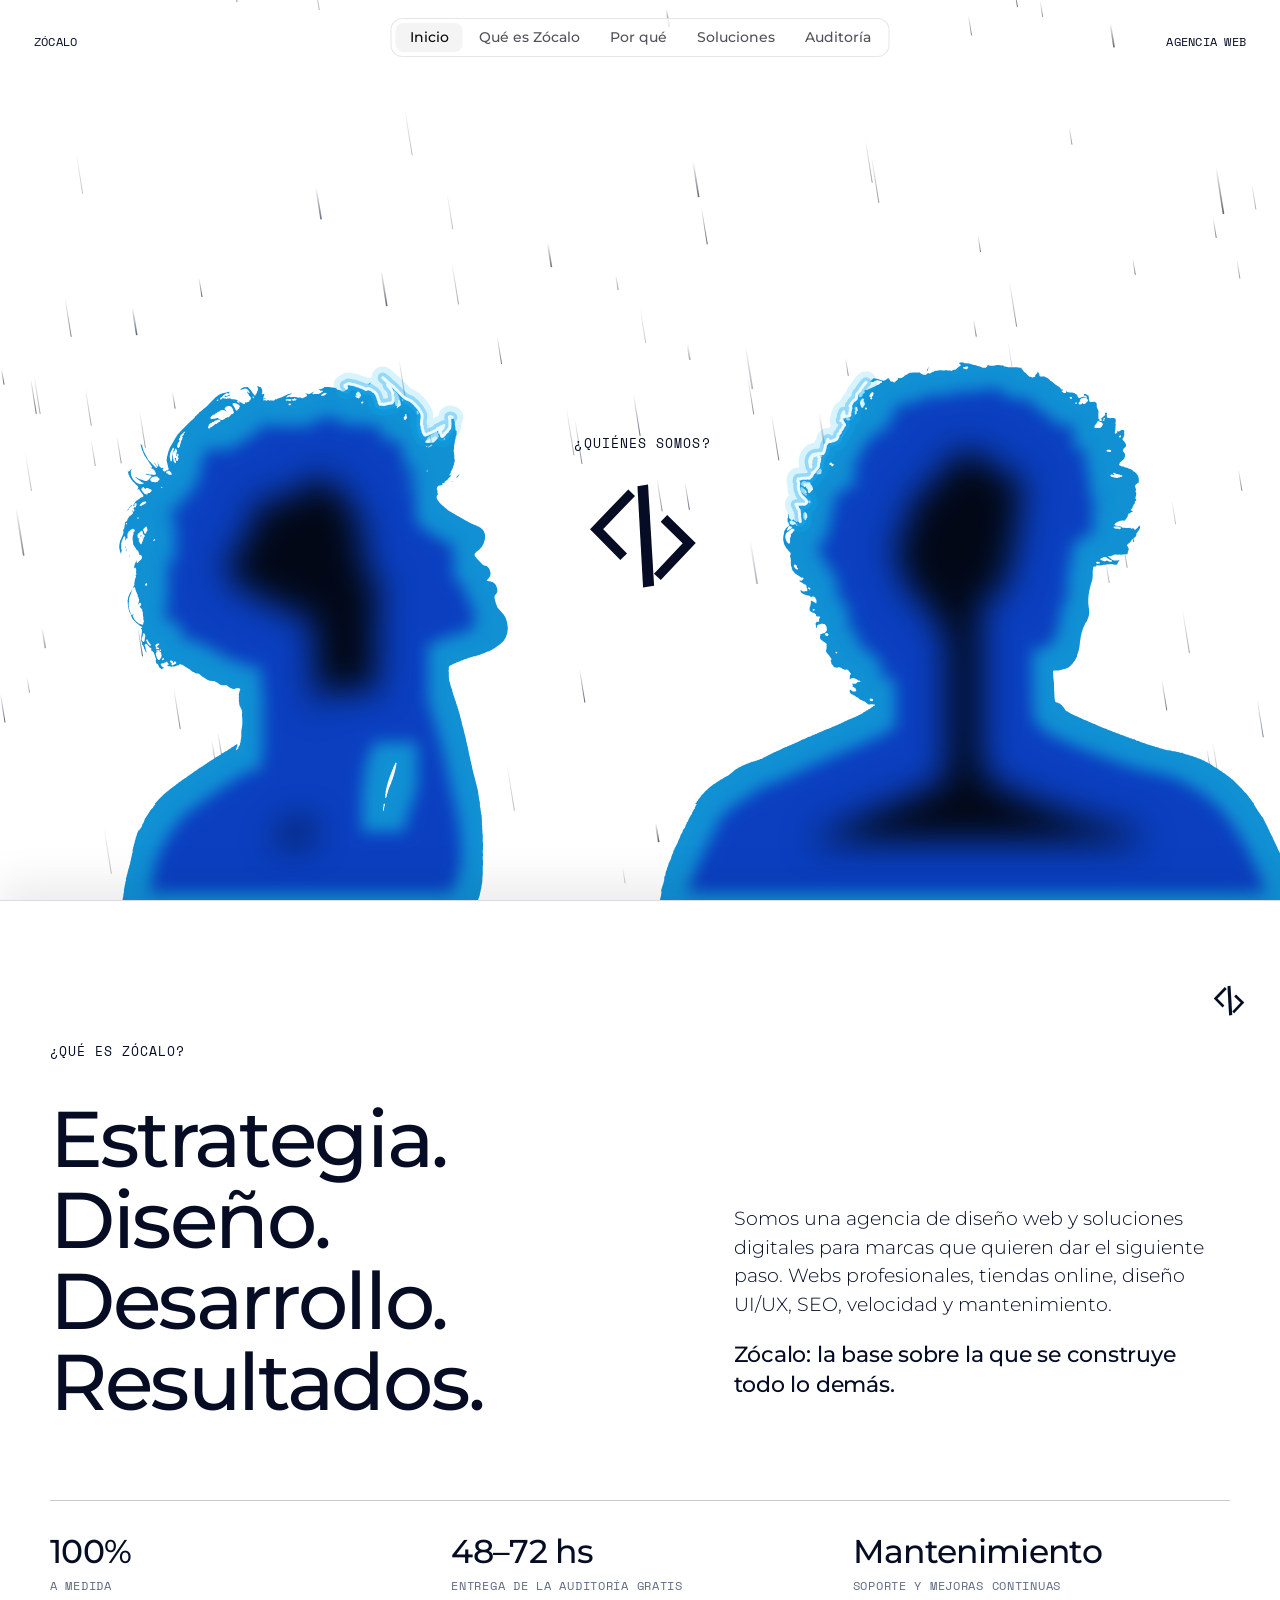
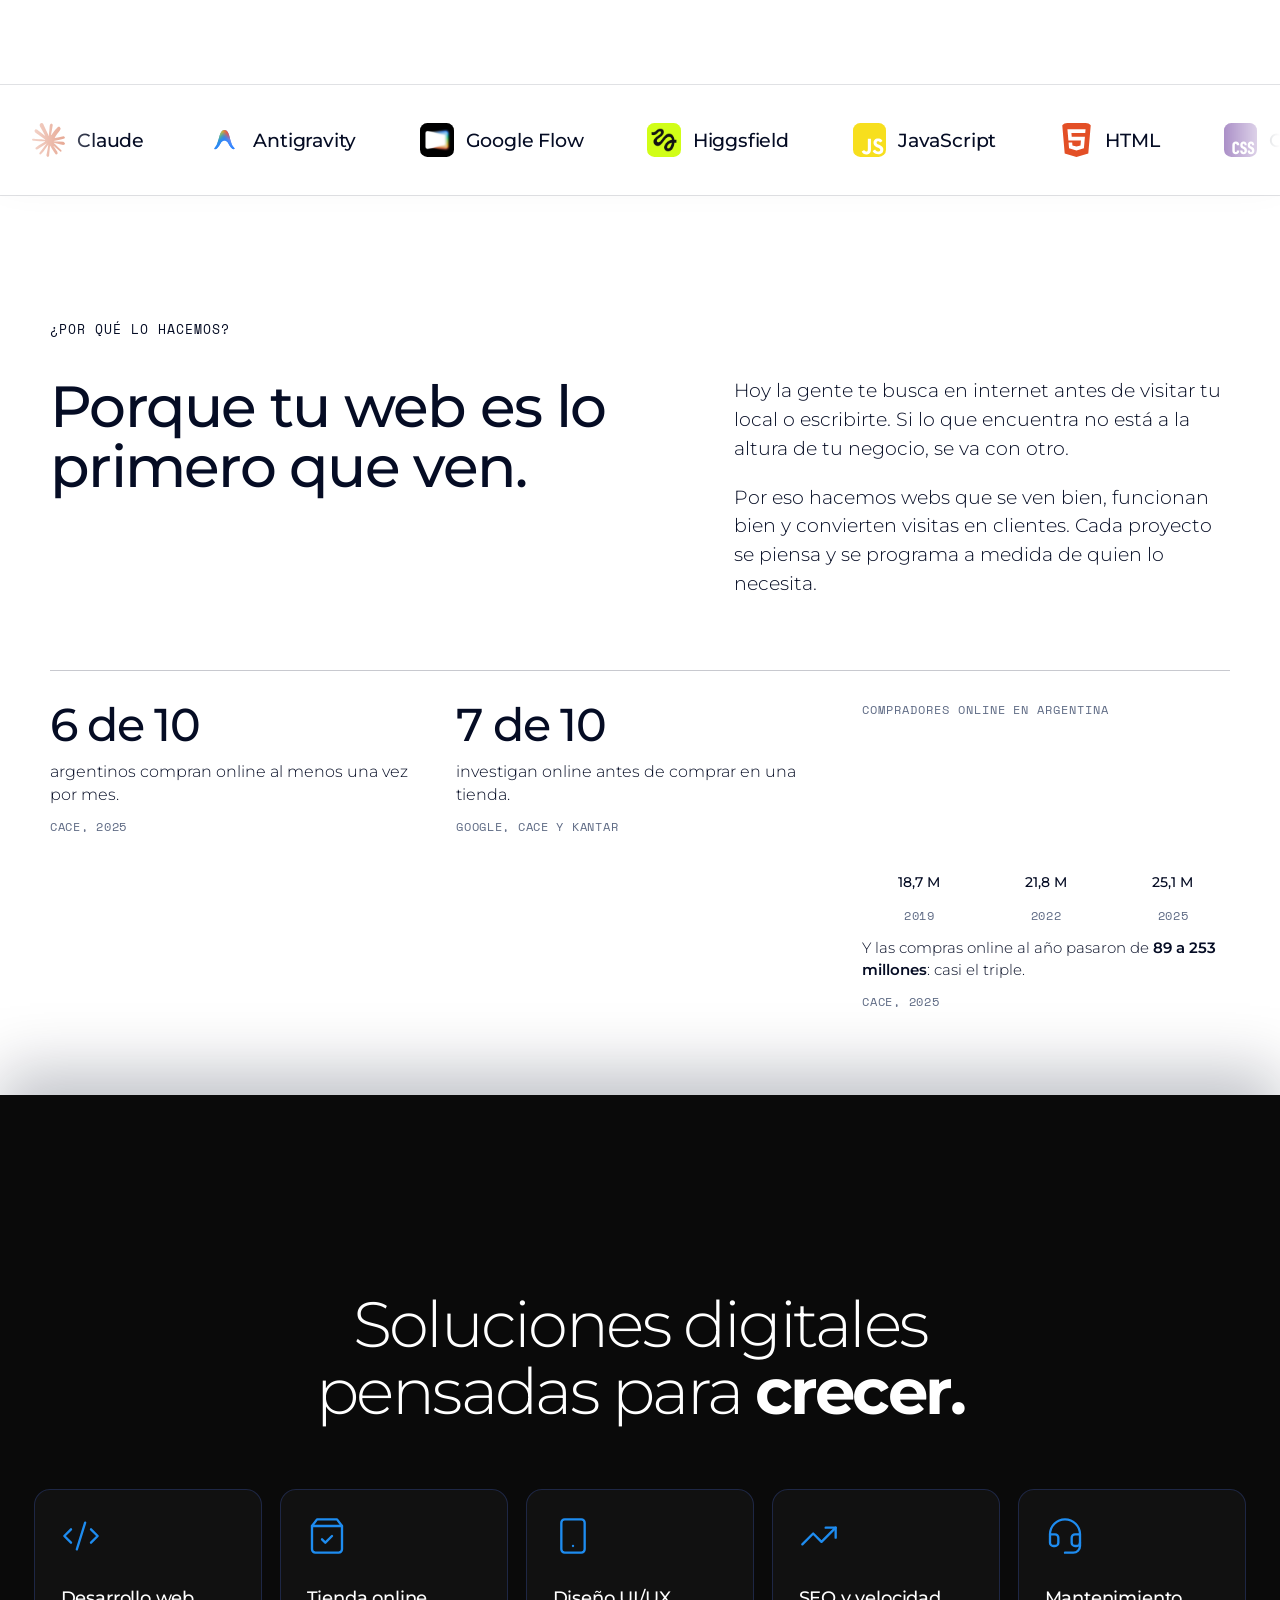
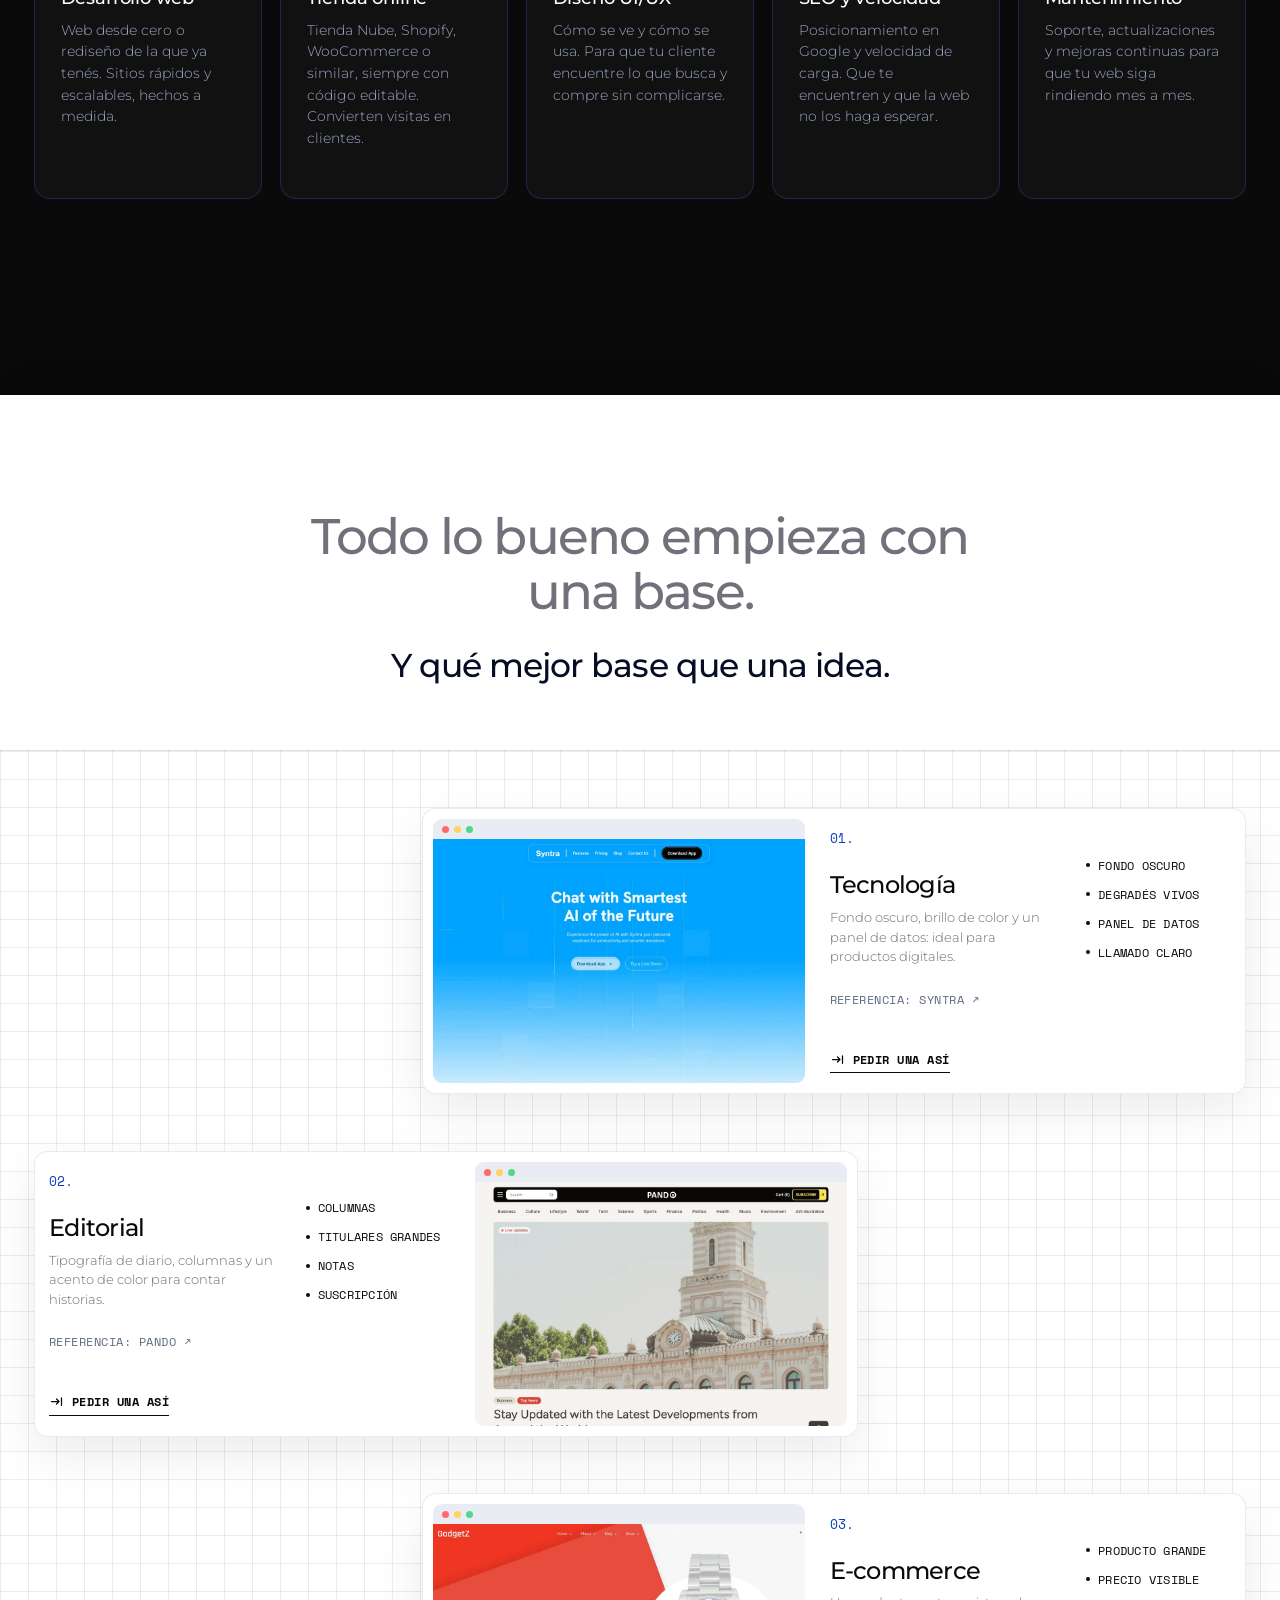
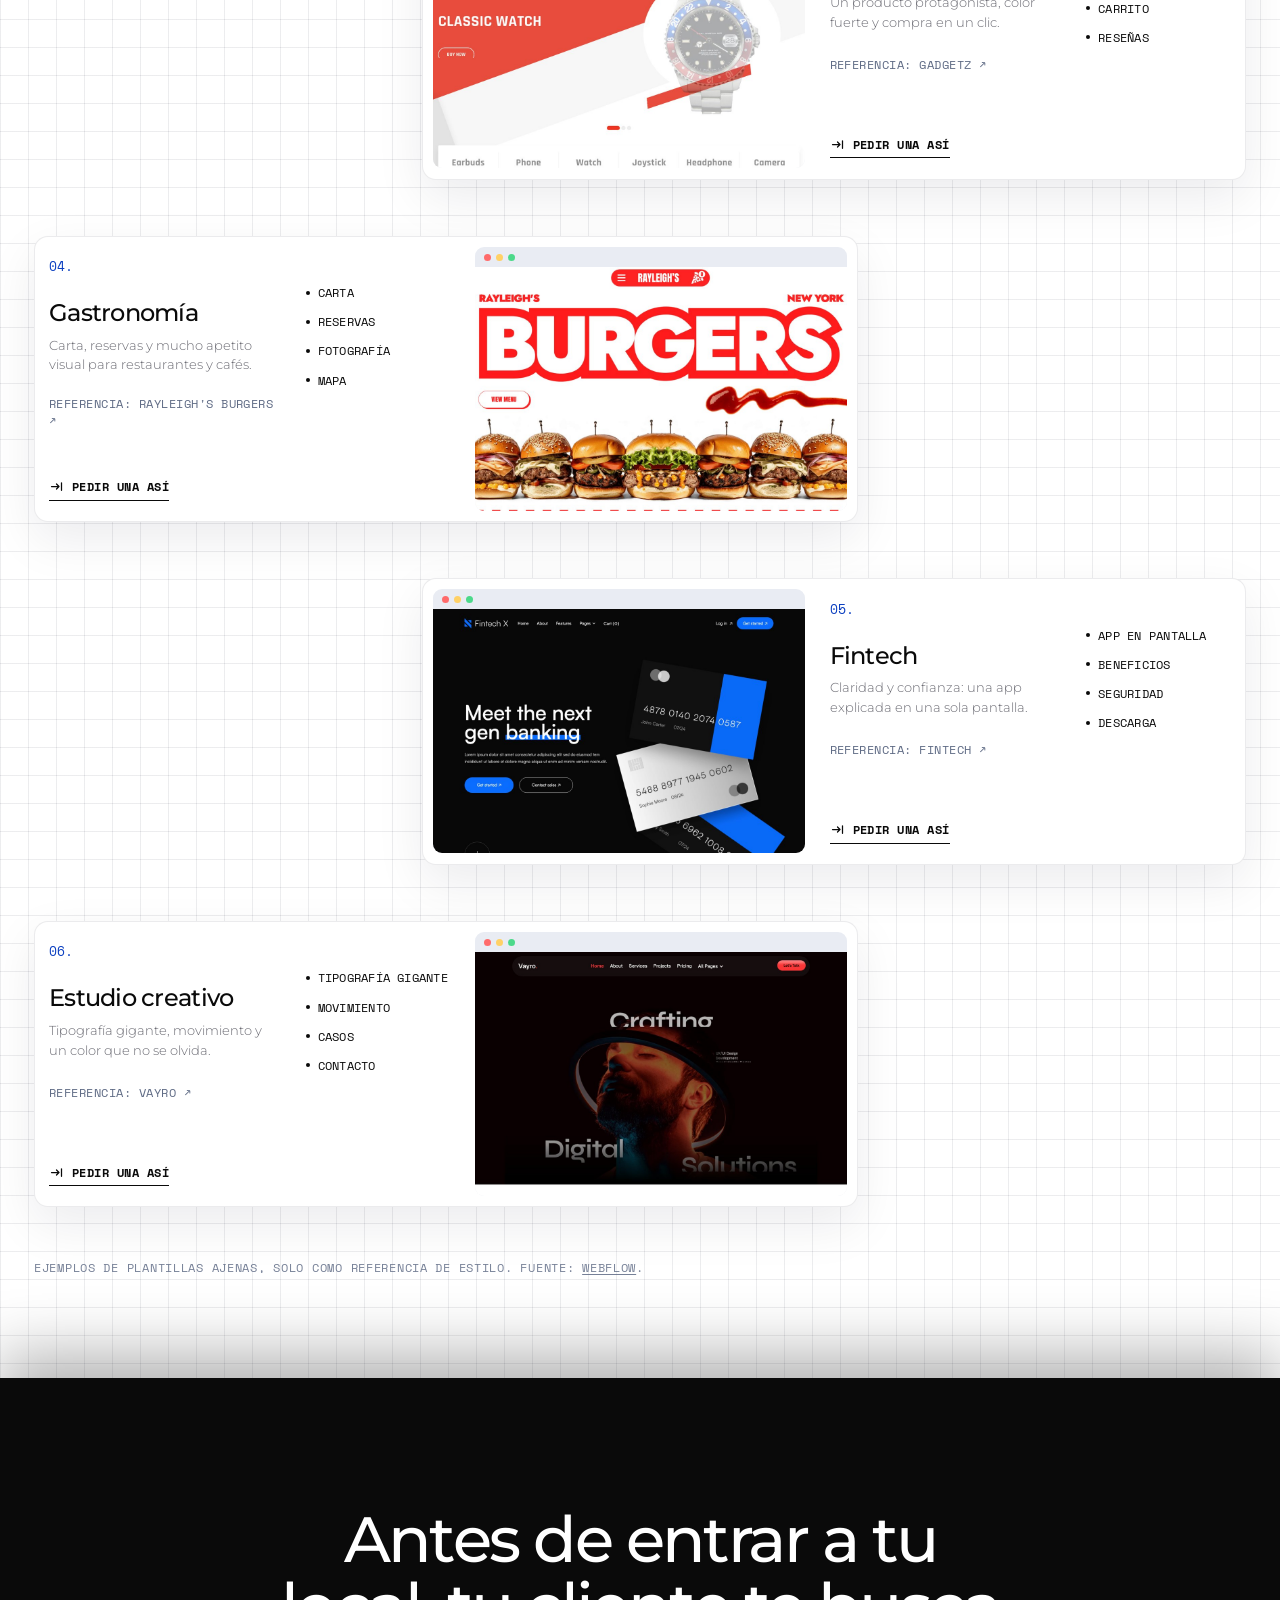
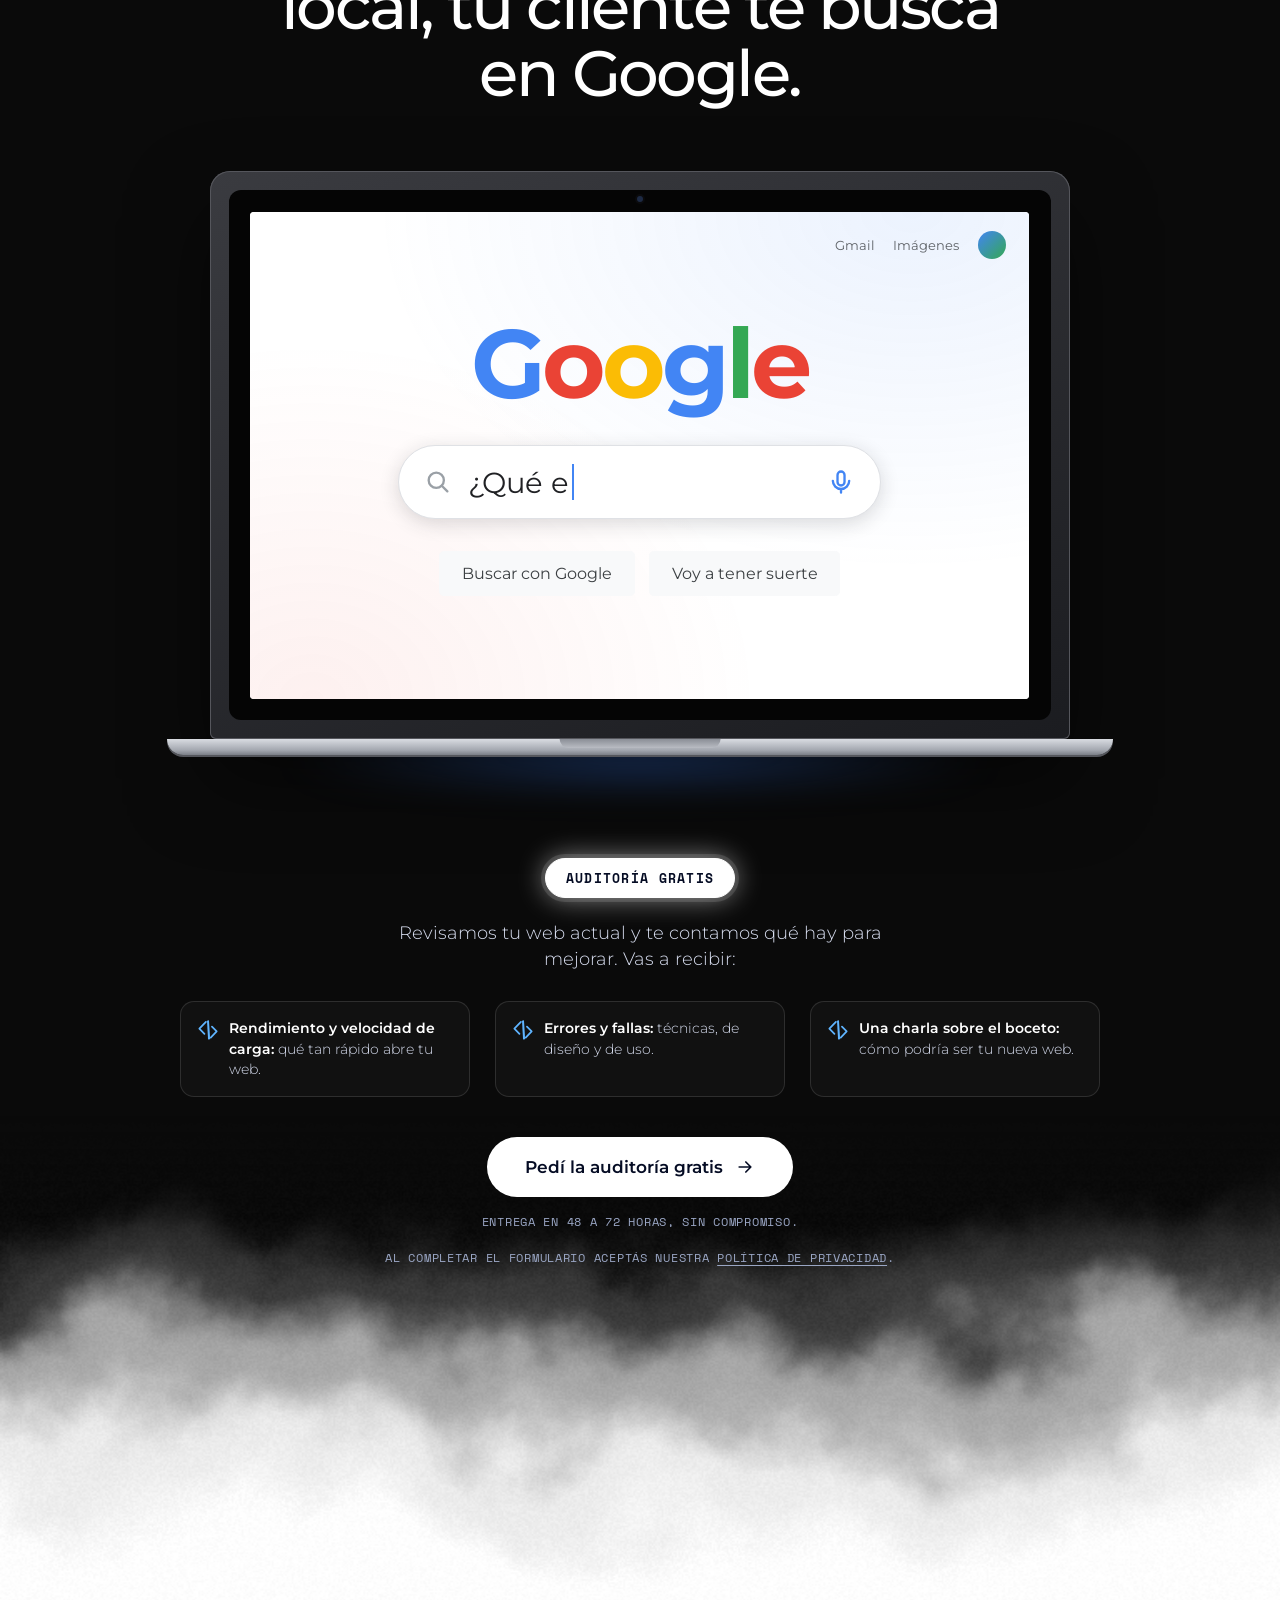
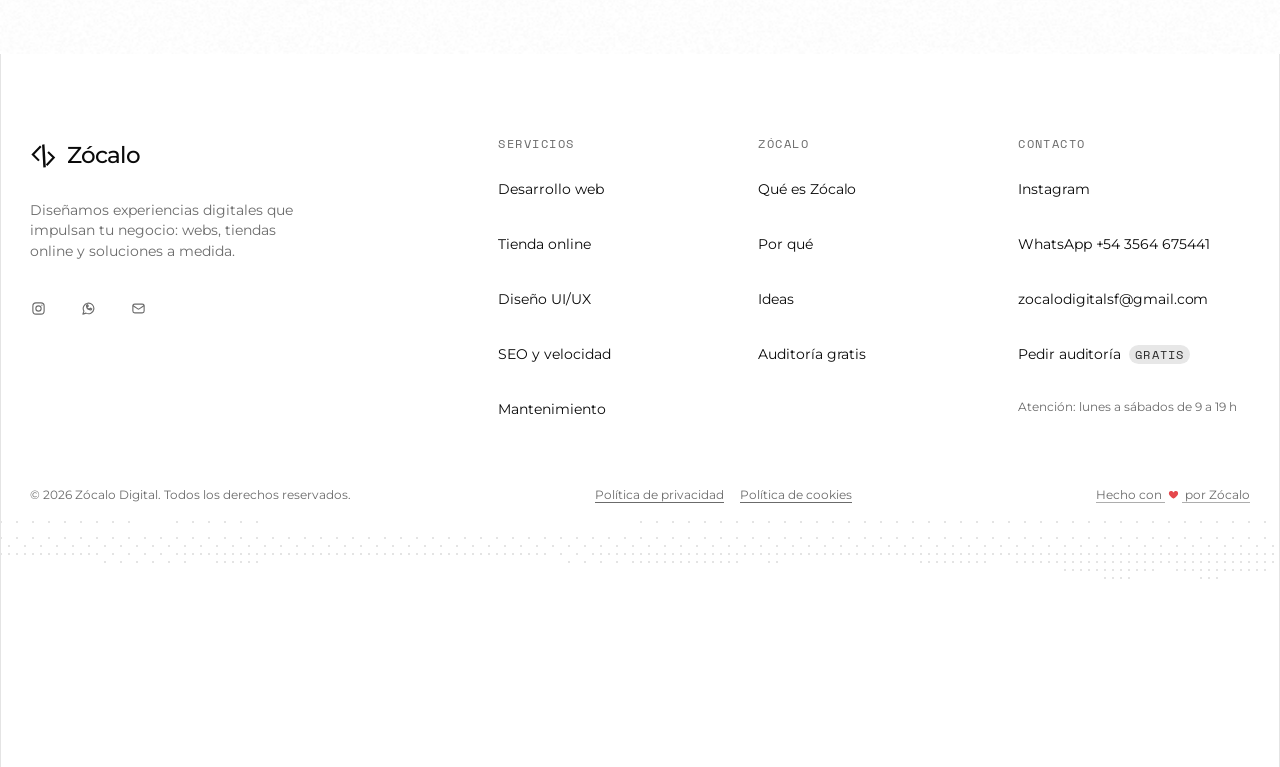
==== commit d5da1e28: "Responsive: textos a 12px, menu y enlaces del pie a 44px, zona de toque ampliada y etiquetas bajadas" ====
--- a/index.html
+++ b/index.html
@@ -26,8 +26,8 @@
 <link rel="preconnect" href="https://fonts.googleapis.com">
 <link rel="preconnect" href="https://fonts.gstatic.com" crossorigin>
 <link href="https://fonts.googleapis.com/css2?family=DM+Serif+Display&family=Montserrat:wght@300;400;500;600;800&family=Space+Mono:wght@400;700&display=swap" rel="stylesheet">
-<link rel="stylesheet" href="styles.css?v=61">
-<link rel="stylesheet" href="footer.css?v=3">
+<link rel="stylesheet" href="styles.css?v=62">
+<link rel="stylesheet" href="footer.css?v=4">
 </head>
 <body>
 <a class="skip" href="#contenido">Saltar al contenido</a>
--- a/styles.css
+++ b/styles.css
@@ -111,7 +111,7 @@
   margin: 0;
   font-family: var(--mono);
   font-weight: 400;
-  font-size: clamp(11px, 1.05vw, 16px);
+  font-size: clamp(12px, 1.05vw, 16px);
   letter-spacing: .08em;
   text-transform: uppercase;
   white-space: nowrap;
@@ -125,7 +125,7 @@
   z-index: 4;
   margin: 0;
   font-family: var(--mono);
-  font-size: clamp(10px, .95vw, 13px);
+  font-size: clamp(12px, .95vw, 13px);
   line-height: 1.25;
   letter-spacing: .02em;
   text-transform: uppercase;
@@ -185,7 +185,7 @@
   grid-area: tag;
   margin: 0;
   font-family: var(--mono);
-  font-size: clamp(11px, 1vw, 14px);
+  font-size: clamp(12px, 1vw, 14px);
   letter-spacing: .08em;
   text-transform: uppercase;
   color: var(--noche);
@@ -219,12 +219,12 @@
   gap: 24px;
 }
 .quienes__facts b { display: block; font-weight: 500; font-size: clamp(22px, 2.6vw, 38px); letter-spacing: -.02em; color: var(--noche); }
-.quienes__facts span { display: block; margin-top: 6px; font-family: var(--mono); font-size: clamp(10px, .9vw, 12px); letter-spacing: .06em; text-transform: uppercase; color: #5f6b85; }
+.quienes__facts span { display: block; margin-top: 6px; font-family: var(--mono); font-size: clamp(12px, .9vw, 12px); letter-spacing: .06em; text-transform: uppercase; color: #5f6b85; }
 
 @media (max-width: 720px) {
   .scene { width: 172%; left: -36%; }
-  .corner { font-size: 10px; }
-  .corner--tl, .corner--tr { top: 64px; }
+  .corner { font-size: 12px; }
+  .corner--tl, .corner--tr { top: 76px; }
   .logo { height: 68px; }
   .quienes__inner { grid-template-columns: 1fr; grid-template-areas: "tag" "title" "copy" "facts"; }
   .quienes__facts { grid-template-columns: 1fr; gap: 18px; }
@@ -255,7 +255,7 @@
   column-gap: clamp(32px, 6vw, 96px);
   row-gap: clamp(20px, 3vw, 40px);
 }
-.porque__tag { grid-area: tag; margin: 0; font-family: var(--mono); font-size: clamp(11px, 1vw, 14px); letter-spacing: .08em; text-transform: uppercase; }
+.porque__tag { grid-area: tag; margin: 0; font-family: var(--mono); font-size: clamp(12px, 1vw, 14px); letter-spacing: .08em; text-transform: uppercase; }
 .porque__title { grid-area: title; margin: 0; font-weight: 500; font-size: clamp(32px, 4.5vw, 66px); line-height: 1.04; letter-spacing: -.03em; }
 .porque__copy { grid-area: copy; align-self: end; }
 .porque__copy p { margin: 0 0 1.1em; font-weight: 300; font-size: clamp(16px, 1.45vw, 21px); line-height: 1.55; }
@@ -271,7 +271,7 @@
 }
 .porque__stats b { display: block; font-weight: 500; font-size: clamp(30px, 3.6vw, 56px); letter-spacing: -.03em; line-height: 1.05; }
 .porque__stats span { display: block; margin-top: 10px; font-weight: 300; font-size: clamp(15px, 1.25vw, 18px); line-height: 1.45; }
-.porque__stats em { display: block; margin-top: 12px; font-style: normal; font-family: var(--mono); font-size: clamp(10px, .85vw, 12px); letter-spacing: .06em; text-transform: uppercase; color: #5f6b85; }
+.porque__stats em { display: block; margin-top: 12px; font-style: normal; font-family: var(--mono); font-size: clamp(12px, .85vw, 12px); letter-spacing: .06em; text-transform: uppercase; color: #5f6b85; }
 @media (max-width: 720px) {
   .porque__inner { grid-template-columns: 1fr; grid-template-areas: "tag" "title" "copy" "stats"; }
   .porque__stats { grid-template-columns: 1fr; }
@@ -279,13 +279,13 @@
 
 /* Gráfico de compradores online (tercer dato de "Por qué") */
 .porque__stats .chart { grid-column: auto; }
-.chart__tag { margin: 0 0 14px; font-family: var(--mono); font-size: clamp(10px, .85vw, 12px); letter-spacing: .08em; text-transform: uppercase; color: #5f6b85; }
+.chart__tag { margin: 0 0 14px; font-family: var(--mono); font-size: clamp(12px, .85vw, 12px); letter-spacing: .08em; text-transform: uppercase; color: #5f6b85; }
 .chart__bars { display: flex; align-items: flex-end; gap: clamp(8px, 1vw, 14px); height: clamp(150px, 15vw, 200px); }
 .bar { flex: 1; height: 100%; display: flex; flex-direction: column; justify-content: flex-end; align-items: stretch; text-align: center; }
 .bar b { display: block; margin: 0 0 8px; font-weight: 500; font-size: clamp(13px, 1.1vw, 16px); letter-spacing: 0; line-height: 1.2; color: var(--noche); }
 .bar i { display: block; height: calc((100% - 52px) * var(--h) / 100%); border-radius: 8px 8px 4px 4px; background: linear-gradient(180deg, #0a2fc0, #0a1a82); transform-origin: bottom; transform: scaleY(0); transition: transform 1s cubic-bezier(.2, .8, .2, 1); }
 .bar--hoy i { background: linear-gradient(180deg, #1cb4ff, #0040ff); }
-.bar span { display: block; margin: 8px 0 0; font-family: var(--mono); font-size: 11px; letter-spacing: .06em; color: #5f6b85; }
+.bar span { display: block; margin: 8px 0 0; font-family: var(--mono); font-size: 12px; letter-spacing: .06em; color: #5f6b85; }
 .chart.in .bar i { transform: scaleY(1); }
 .chart.in .bar:nth-child(2) i { transition-delay: .12s; }
 .chart.in .bar:nth-child(3) i { transition-delay: .24s; }
@@ -373,7 +373,7 @@
   position: relative; display: inline-flex; align-items: center; gap: 10px; margin: 0 0 22px; padding: 10px 20px 9px;
   border-radius: 999px; border: 1px solid #fff;
   background: #fff; color: #050c24; font-weight: 700;
-  font-family: var(--mono); font-size: clamp(11px, 1vw, 14px); letter-spacing: .1em; text-transform: uppercase;
+  font-family: var(--mono); font-size: clamp(12px, 1vw, 14px); letter-spacing: .1em; text-transform: uppercase;
   box-shadow: 0 0 0 4px rgba(255, 255, 255, .12), 0 0 28px rgba(255, 255, 255, .55);
 }
 .cta__lead { margin: 0 0 28px; max-width: 46ch; font-weight: 300; font-size: clamp(16px, 1.4vw, 20px); line-height: 1.5; color: #d8def0; }
@@ -391,7 +391,7 @@
 .cta__btn svg { width: 20px; height: 20px; fill: none; stroke: currentColor; stroke-width: 2; stroke-linecap: round; stroke-linejoin: round; }
 .cta__btn:hover { background: #7cc1ff; box-shadow: 0 18px 44px rgba(60, 130, 255, .45); }
 .cta__btn:focus-visible { outline: 2px solid #7cc1ff; outline-offset: 4px; }
-.cta__note { margin: 16px 0 0; font-family: var(--mono); font-size: clamp(10px, .85vw, 12px); letter-spacing: .06em; text-transform: uppercase; color: #9aa6c4; }
+.cta__note { margin: 16px 0 0; font-family: var(--mono); font-size: clamp(12px, .85vw, 12px); letter-spacing: .06em; text-transform: uppercase; color: #9aa6c4; }
 @media (max-width: 860px) { .cta__list { grid-template-columns: 1fr; } }
 @media (prefers-reduced-motion: reduce) { .mac, .cta__q { opacity: 1; transform: none; transition: none; } .mac:not(.in) .mac__lid { --tilt: 0deg; } }
 
@@ -452,15 +452,15 @@
 .idea__n { margin: 0 0 clamp(14px, 1.8vw, 26px); font-family: var(--mono); font-size: clamp(12px, 1vw, 14px); color: #0b3fc0; }
 .idea__body h3 { margin: 0 0 10px; font-weight: 500; font-size: clamp(20px, 1.9vw, 30px); letter-spacing: -.03em; line-height: 1.1; }
 .idea__d { margin: 0 0 clamp(14px, 1.6vw, 24px); font-weight: 300; font-size: clamp(13px, 1vw, 15px); line-height: 1.5; color: #6b6b73; }
-.idea__more { margin-top: auto; align-self: flex-start; display: inline-flex; align-items: center; gap: 8px; padding-bottom: 3px; border-bottom: 1px solid #0a0a0a; min-height: 24px; text-decoration: none; color: #0a0a0a; font-family: var(--mono); font-weight: 700; font-size: clamp(10.5px, .85vw, 12.5px); letter-spacing: .04em; text-transform: uppercase; transition: color .25s, border-color .25s; }
+.idea__more { margin-top: auto; align-self: flex-start; display: inline-flex; align-items: center; gap: 8px; padding-bottom: 3px; border-bottom: 1px solid #0a0a0a; min-height: 24px; text-decoration: none; color: #0a0a0a; font-family: var(--mono); font-weight: 700; font-size: clamp(12px, .85vw, 12.5px); letter-spacing: .04em; text-transform: uppercase; transition: color .25s, border-color .25s; }
 .idea__more svg { width: 15px; height: 15px; fill: none; stroke: currentColor; stroke-width: 2; stroke-linecap: round; stroke-linejoin: round; }
 .idea__more:hover { color: #0b3fc0; border-color: #0b3fc0; }
-.idea__tags { list-style: none; margin: 0; padding: clamp(26px, 3vw, 44px) 6px 4px 0; display: grid; gap: clamp(10px, 1.1vw, 16px); align-self: start; font-family: var(--mono); font-size: clamp(10px, .8vw, 12px); letter-spacing: .02em; text-transform: uppercase; line-height: 1.25; }
+.idea__tags { list-style: none; margin: 0; padding: clamp(26px, 3vw, 44px) 6px 4px 0; display: grid; gap: clamp(12px, 1.1vw, 16px); align-self: start; font-family: var(--mono); font-size: clamp(12px, .8vw, 12px); letter-spacing: .02em; text-transform: uppercase; line-height: 1.25; }
 .idea__tags li { position: relative; padding-left: 12px; }
 .idea__tags li::before { content: ""; position: absolute; left: 0; top: .45em; width: 4px; height: 4px; border-radius: 50%; background: #0a0a0a; }
 .ideas__note a { color: inherit; text-decoration: underline; text-underline-offset: 2px; }
 .ideas__note a:hover { color: #0b3fc0; }
-.ideas__note { margin: clamp(32px, 4vw, 56px) 0 0; font-family: var(--mono); font-size: clamp(8.5px, .66vw, 10px); opacity: .85; letter-spacing: .06em; text-transform: uppercase; color: #5f6b85; }
+.ideas__note { margin: clamp(32px, 4vw, 56px) 0 0; font-family: var(--mono); font-size: clamp(12px, .66vw, 10px); opacity: .85; letter-spacing: .06em; text-transform: uppercase; color: #5f6b85; }
 @media (max-width: 900px) {
   .idea__card { width: 100%; }
   .idea--r .idea__card, .idea--l .idea__card { grid-template-columns: 1fr 1fr; --from: 0px; }
@@ -473,7 +473,7 @@
 .idea__screen { background: #f1f2f6; aspect-ratio: 1440 / 945; }
 .idea__screen img { position: absolute; inset: 0; width: 100%; height: 100%; object-fit: cover; object-position: top; display: block; transition: transform .6s cubic-bezier(.2, .7, .1, 1); }
 .idea__card:hover .idea__screen img { transform: scale(1.04); }
-.idea__ref { display: inline-flex; align-items: center; min-height: 24px; margin: 0 0 clamp(10px, 1.2vw, 16px); align-self: flex-start; font-family: var(--mono); font-size: clamp(10px, .8vw, 11.5px); letter-spacing: .04em; text-transform: uppercase; color: #5f6b85; text-decoration: none; transition: color .25s; }
+.idea__ref { display: inline-flex; align-items: center; min-height: 24px; margin: 0 0 clamp(12px, 1.2vw, 16px); align-self: flex-start; font-family: var(--mono); font-size: clamp(12px, .8vw, 11.5px); letter-spacing: .04em; text-transform: uppercase; color: #5f6b85; text-decoration: none; transition: color .25s; }
 .idea__ref:hover { color: #0b3fc0; }
 
 /* Frase en loop (TextShimmerWave): cada letra se inclina en ola; color fijo azul cósmico */
@@ -512,11 +512,15 @@
   .tabs { top: 10px; max-width: calc(100vw - 16px); overflow-x: auto; scrollbar-width: none; padding: 3px; }
   .tabs::-webkit-scrollbar { display: none; }
   .tabs__pill { top: 3px; bottom: 3px; }
-  .tabs__tab { padding: 6px 10px; font-size: 12.5px; flex: none; }
-  .hero__who { font-size: 11px; }
+  .tabs__tab { padding: 6px 10px; font-size: 12.5px; flex: none; min-height: 44px; display: inline-flex; align-items: center; }
+  .hero__who { font-size: 12px; }
 }
 
 /* accesibilidad */
 .sr-only { position: absolute; width: 1px; height: 1px; margin: -1px; padding: 0; overflow: hidden; clip: rect(0 0 0 0); white-space: nowrap; border: 0; }
 .skip { position: fixed; left: 12px; top: -100px; z-index: 10000; padding: 12px 18px; border-radius: 8px; background: #0a0a0a; color: #fff; font: 500 14px var(--mono); text-decoration: none; }
 .skip:focus { top: 12px; outline: 2px solid #7cc1ff; outline-offset: 2px; }
+
+/* Responsive: zona de toque ampliada (44px) en enlaces chicos, sin cambiar su aspecto */
+.idea__ref, .idea__more { position: relative; }
+.idea__ref::after, .idea__more::after { content: ""; position: absolute; left: -6px; right: -6px; top: 50%; height: 44px; transform: translateY(-50%); }
--- a/footer.css
+++ b/footer.css
@@ -38,20 +38,21 @@
   display: inline-flex; align-items: center; gap: 10px; color: var(--rdf-ink); text-decoration: none;
   font-size: 23px; font-weight: 500; letter-spacing: -.035em; line-height: 1;
 }
+.rdf-logo, .rdf-credit { min-height: 44px; }
 .rdf-mark { height: 26px; width: auto; display: block; }
 .rdf-tag { margin: 0; max-width: 30ch; font-size: 13.5px; line-height: 1.55; color: var(--rdf-muted); text-wrap: pretty; }
-.rdf-social { display: flex; gap: 6px; margin: 2px 0 0 -7px; padding: 0; list-style: none; }
+.rdf-social { display: flex; gap: 6px; margin: 2px 0 0 -14px; padding: 0; list-style: none; }
 .rdf-social a {
-  display: grid; place-items: center; width: 30px; height: 30px; border-radius: 8px; color: var(--rdf-muted);
+  display: grid; place-items: center; width: 44px; height: 44px; border-radius: 8px; color: var(--rdf-muted);
   transition: color .3s ease, background-color .3s ease, transform .45s cubic-bezier(.2,.7,.1,1);
 }
 .rdf-social a:hover { color: var(--rdf-ink); background: color-mix(in srgb, var(--rdf-deep) 8%, transparent); transform: translateY(-2px); }
 .rdf-social svg { width: 15px; height: 15px; display: block; }
 
-.rdf-col h3 { margin: 4px 0 18px; font: 500 10.5px/1 var(--rdf-mono); letter-spacing: .12em; text-transform: uppercase; color: var(--rdf-muted); }
+.rdf-col h3 { margin: 4px 0 18px; font: 500 12px/1 var(--rdf-mono); letter-spacing: .12em; text-transform: uppercase; color: var(--rdf-muted); }
 .rdf-col ul { list-style: none; margin: 0; padding: 0; display: grid; gap: 11px; }
 .rdf-link {
-  position: relative; display: inline-flex; align-items: center; gap: 8px; min-height: 24px;
+  position: relative; display: inline-flex; align-items: center; gap: 8px; min-height: 44px;
   color: var(--rdf-ink); text-decoration: none; font-size: 14px; line-height: 1.35; letter-spacing: -.005em;
   transition: color .3s ease, transform .5s cubic-bezier(.2,.7,.1,1);
 }
@@ -62,7 +63,7 @@
 .rdf-link:hover { color: var(--rdf-accent); transform: translateX(7px); }
 .rdf-link:hover::before { transform: scaleX(1); }
 .rdf-badge {
-  font: 500 9px/1 var(--rdf-mono); letter-spacing: .1em; text-transform: uppercase; padding: 4px 6px 3px; border-radius: 99px;
+  font: 500 12px/1 var(--rdf-mono); letter-spacing: .1em; text-transform: uppercase; padding: 4px 6px 3px; border-radius: 99px;
   color: var(--rdf-accent); background: color-mix(in srgb, var(--rdf-accent) 11%, transparent);
 }
 .rdf-link:focus-visible, .rdf-logo:focus-visible, .rdf-social a:focus-visible, .rdf-credit:focus-visible {
@@ -87,7 +88,7 @@
 .rdf-scene canvas { position: absolute; left: 0; bottom: 0; display: block; max-width: none; image-rendering: pixelated; image-rendering: crisp-edges; }
 .rdf-alt {
   position: absolute; left: 0; top: 0; z-index: 2; pointer-events: none; opacity: 0;
-  transition: opacity .35s ease; font: 500 10px/1 var(--rdf-mono); letter-spacing: .08em; color: var(--rdf-ink);
+  transition: opacity .35s ease; font: 500 12px/1 var(--rdf-mono); letter-spacing: .08em; color: var(--rdf-ink);
 }
 .rdf-alt i { position: absolute; left: -4px; top: -4px; width: 8px; height: 8px; border-radius: 50%; background: var(--rdf-paper); box-shadow: 0 0 0 1.5px var(--rdf-ink); }
 .rdf-alt b { position: absolute; left: -.5px; bottom: 6px; width: 1px; height: 26px; background: var(--rdf-ink); opacity: .55; }
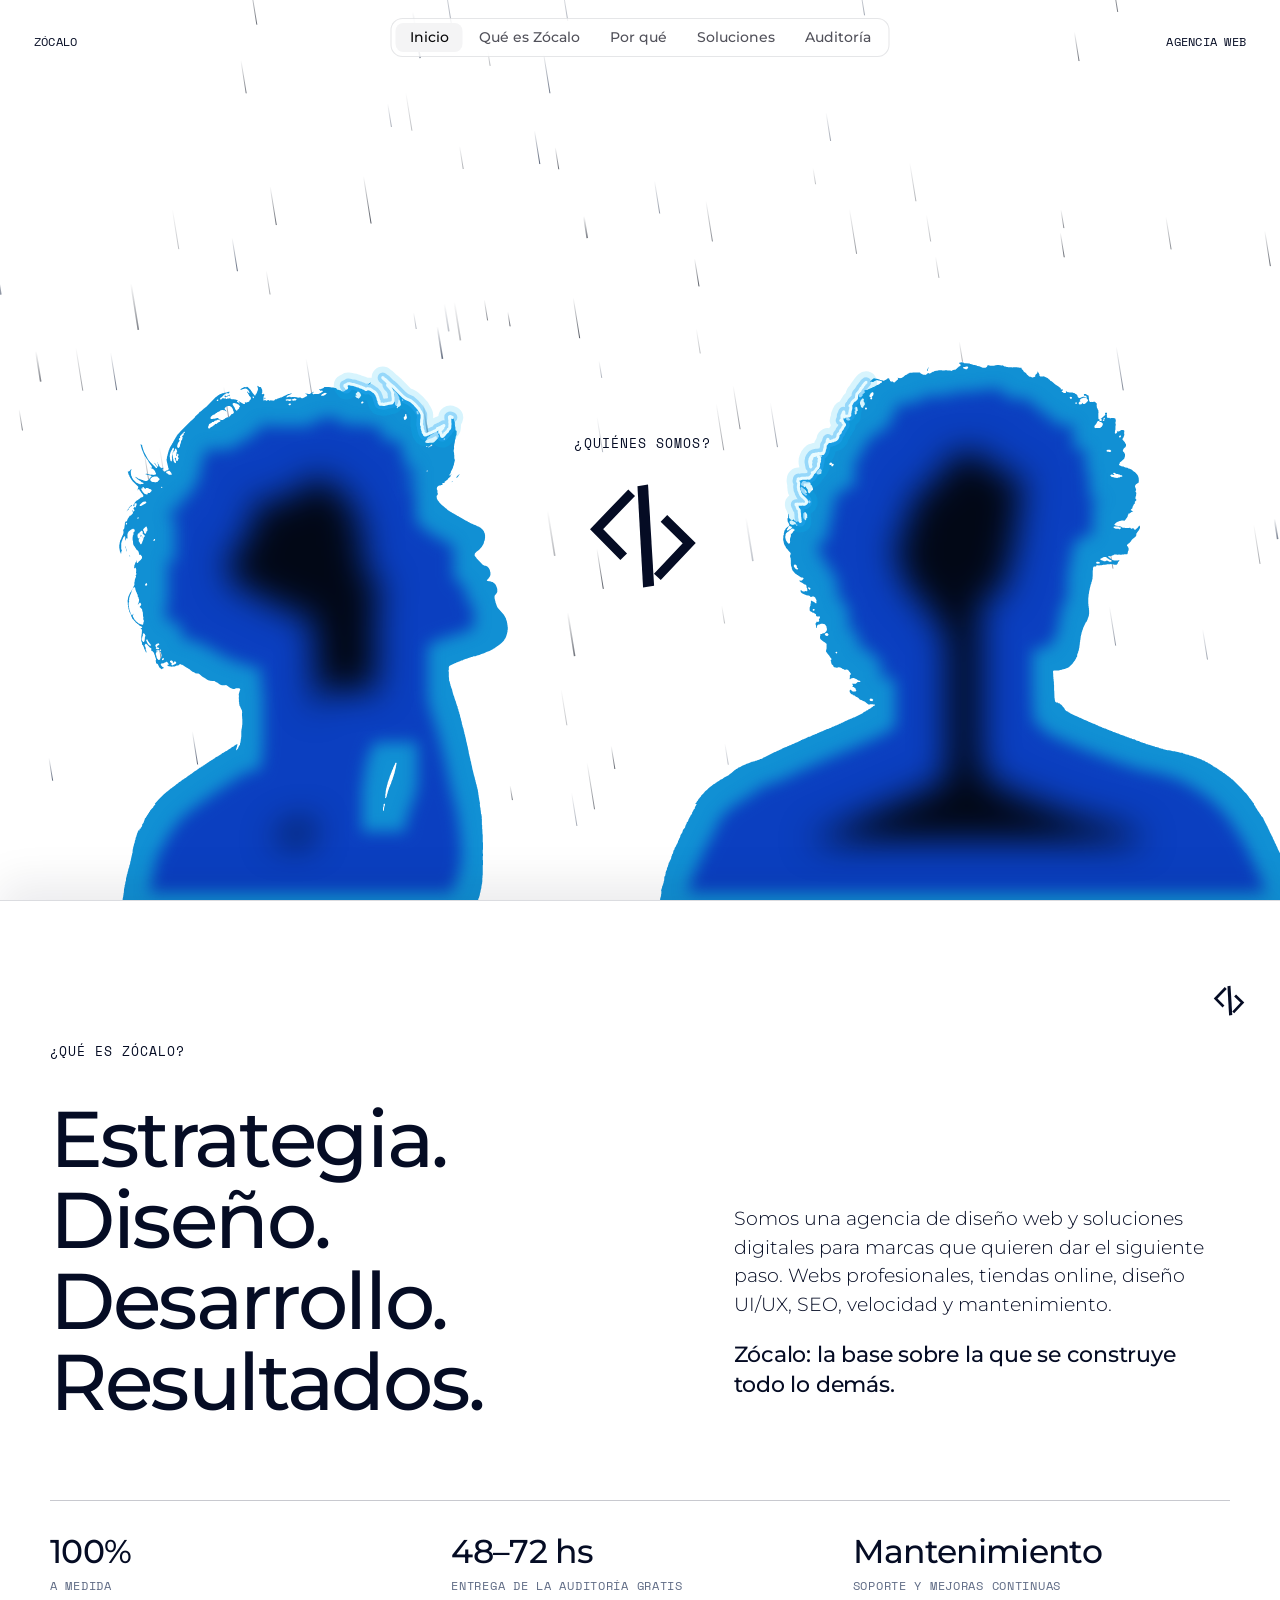
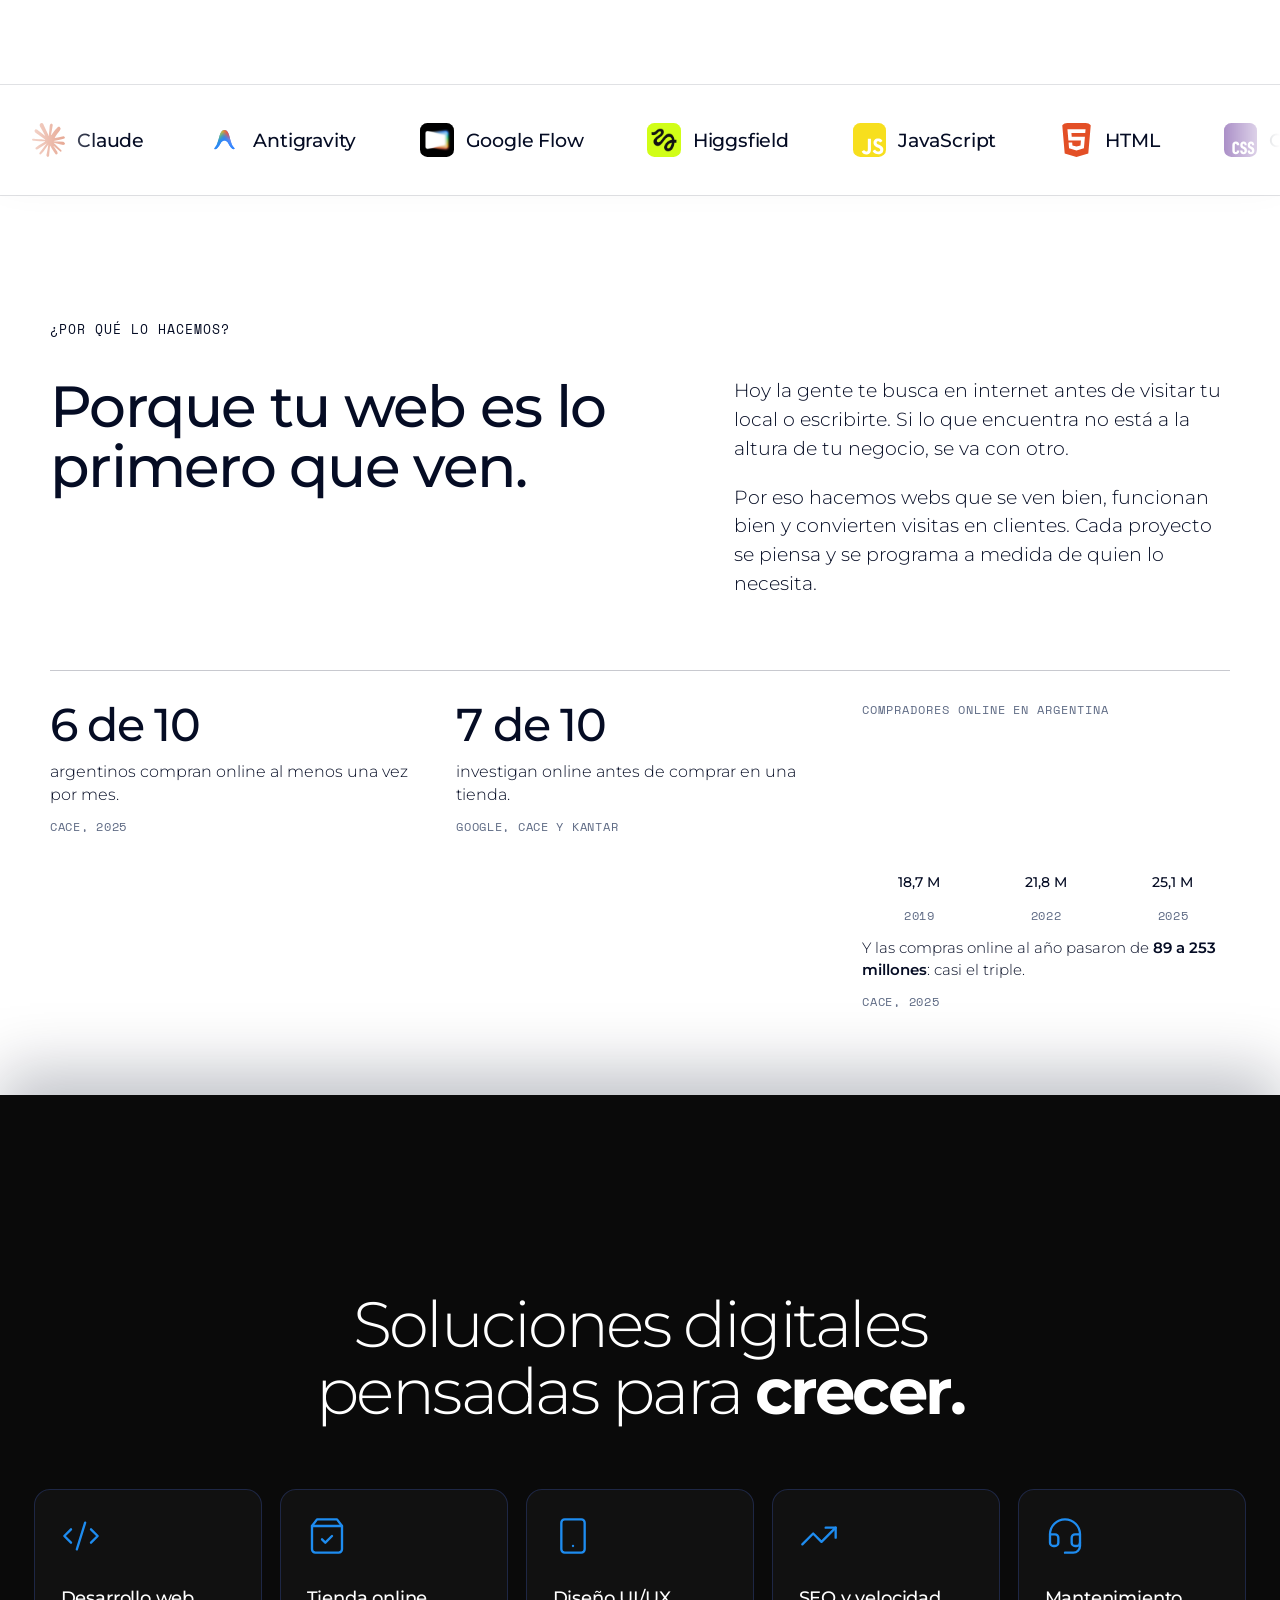
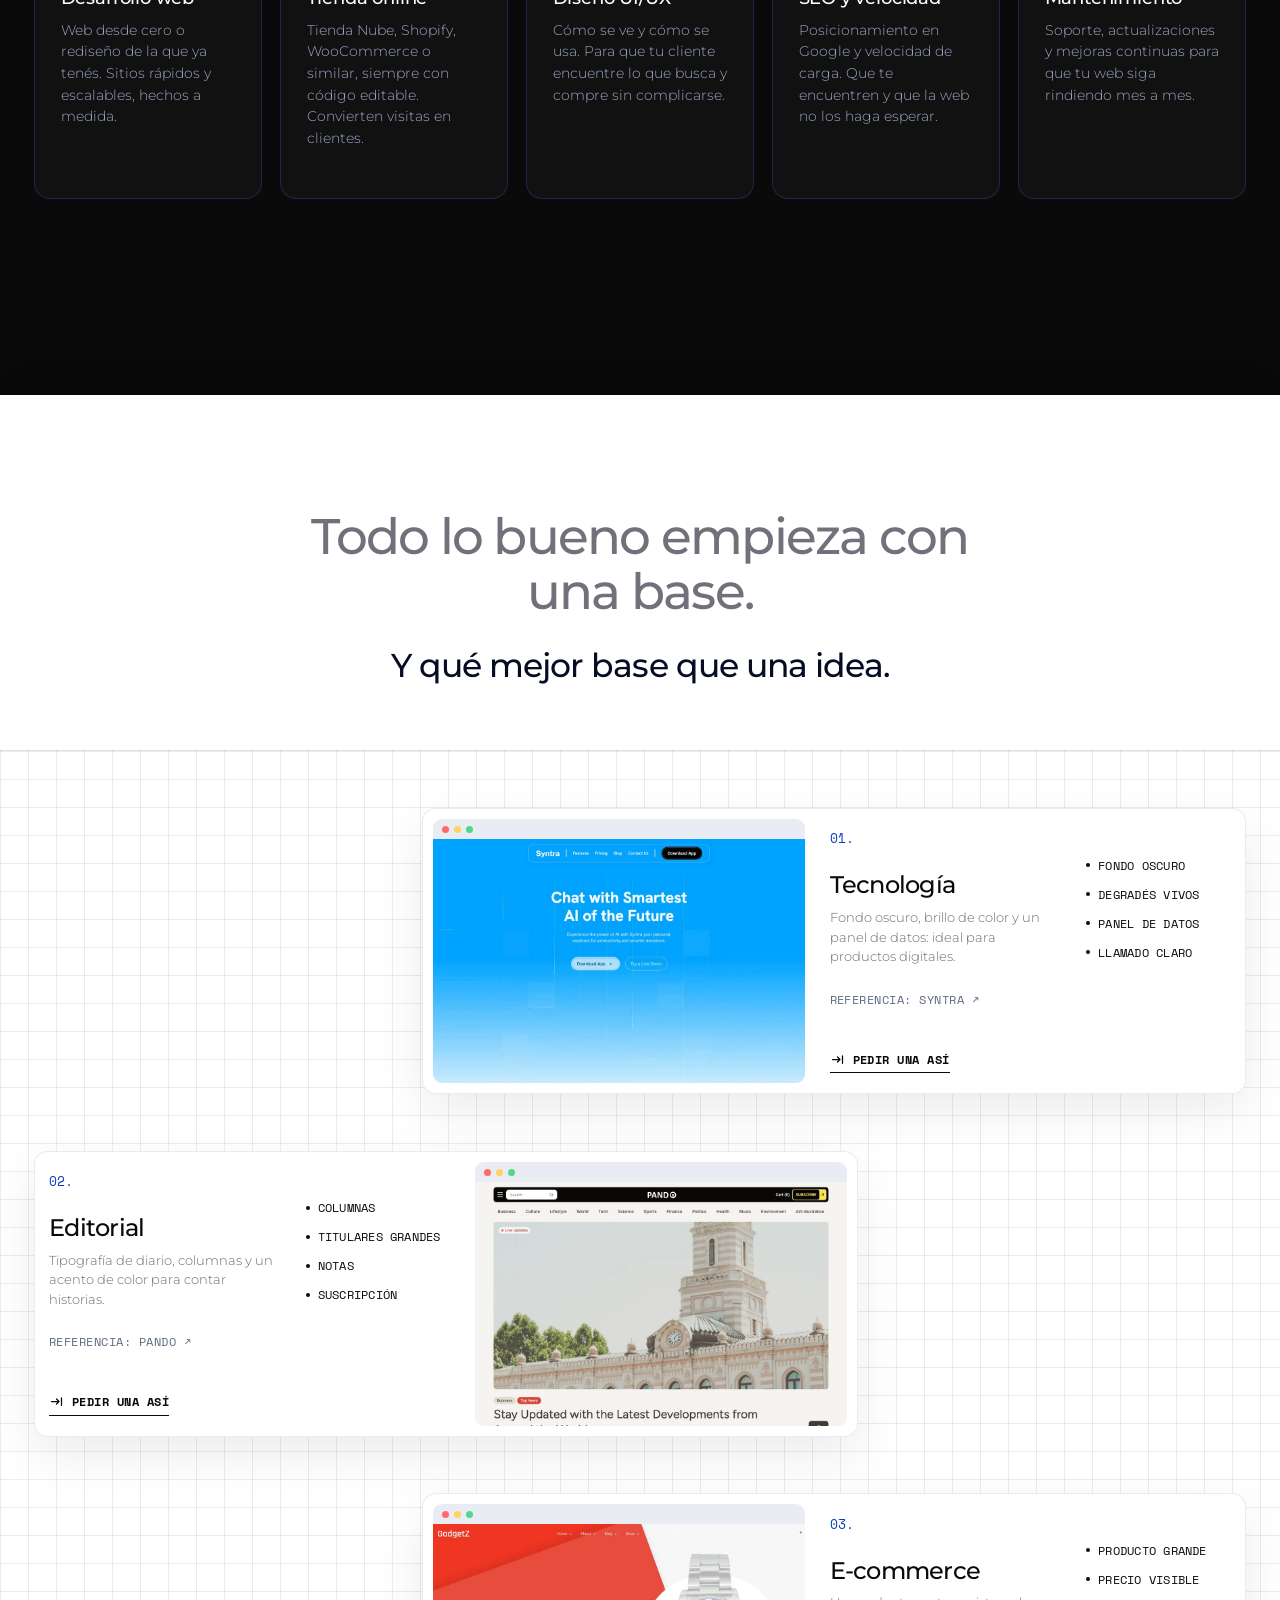
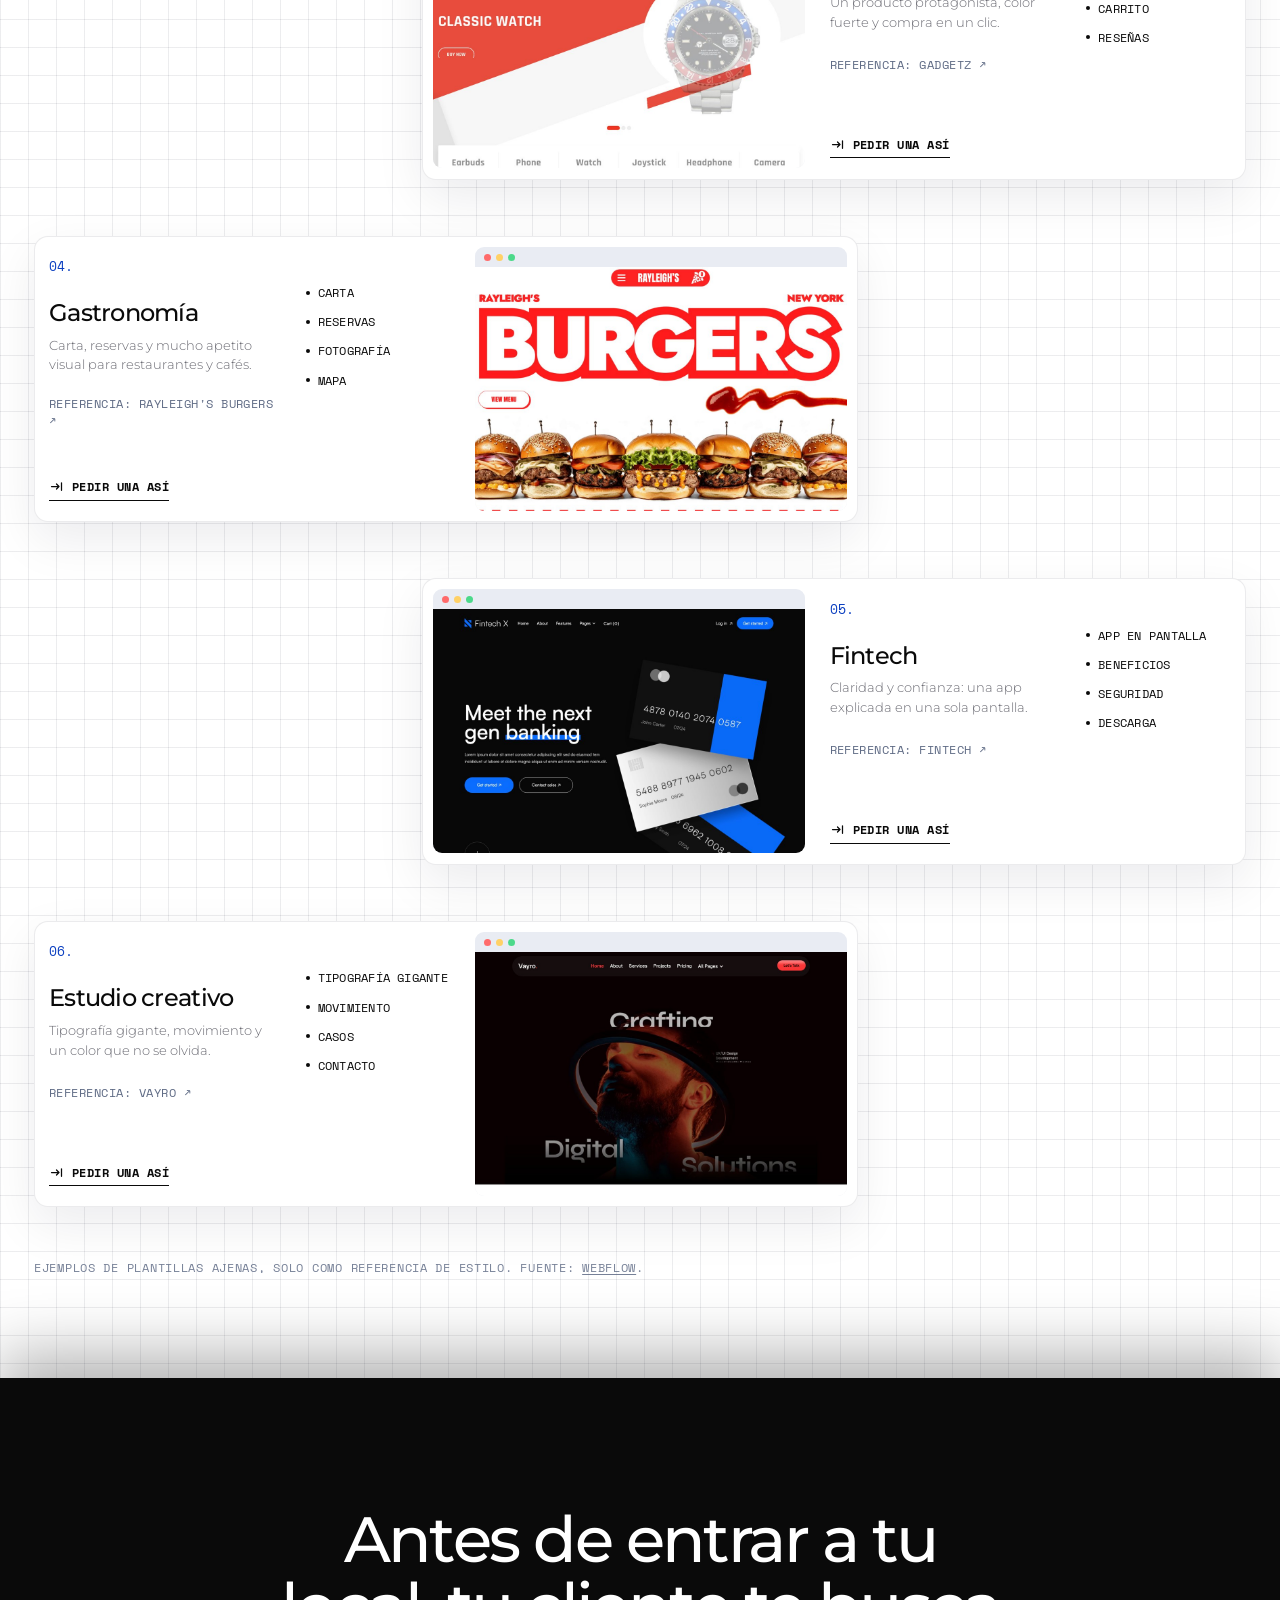
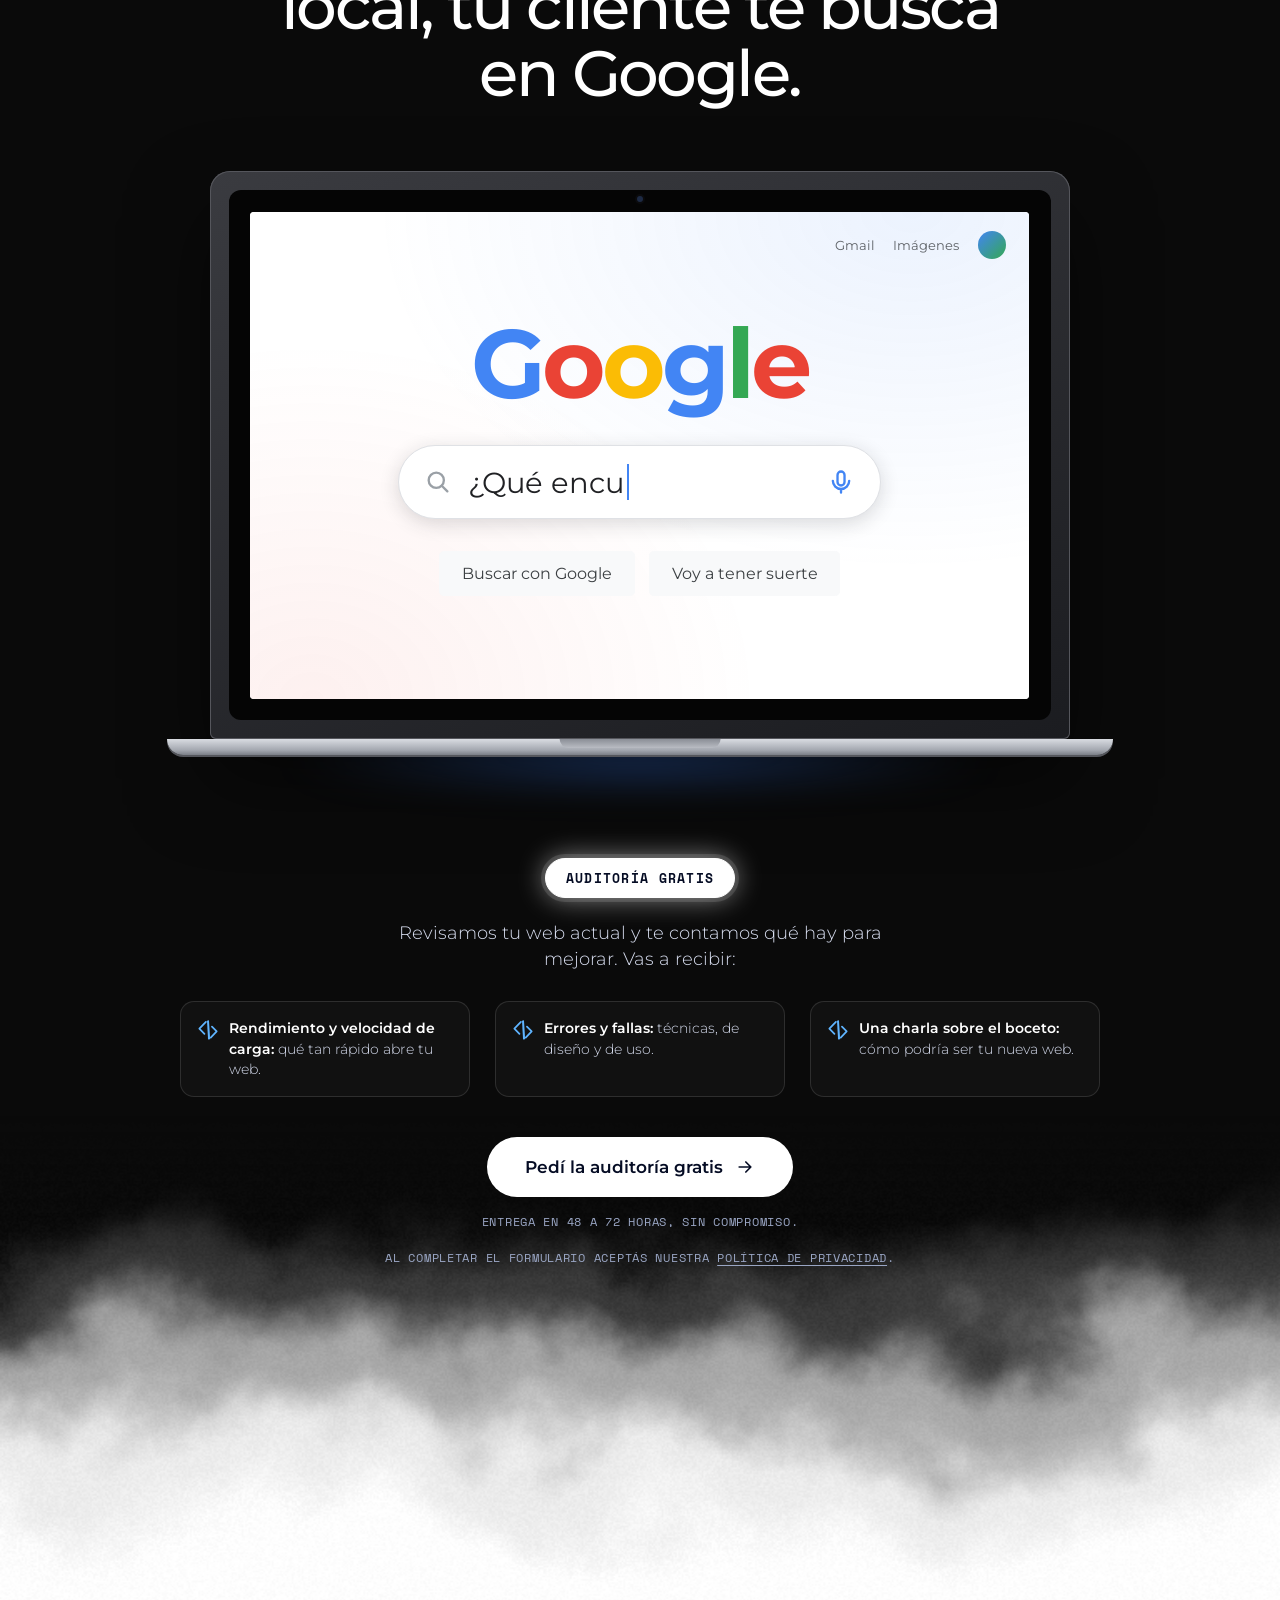
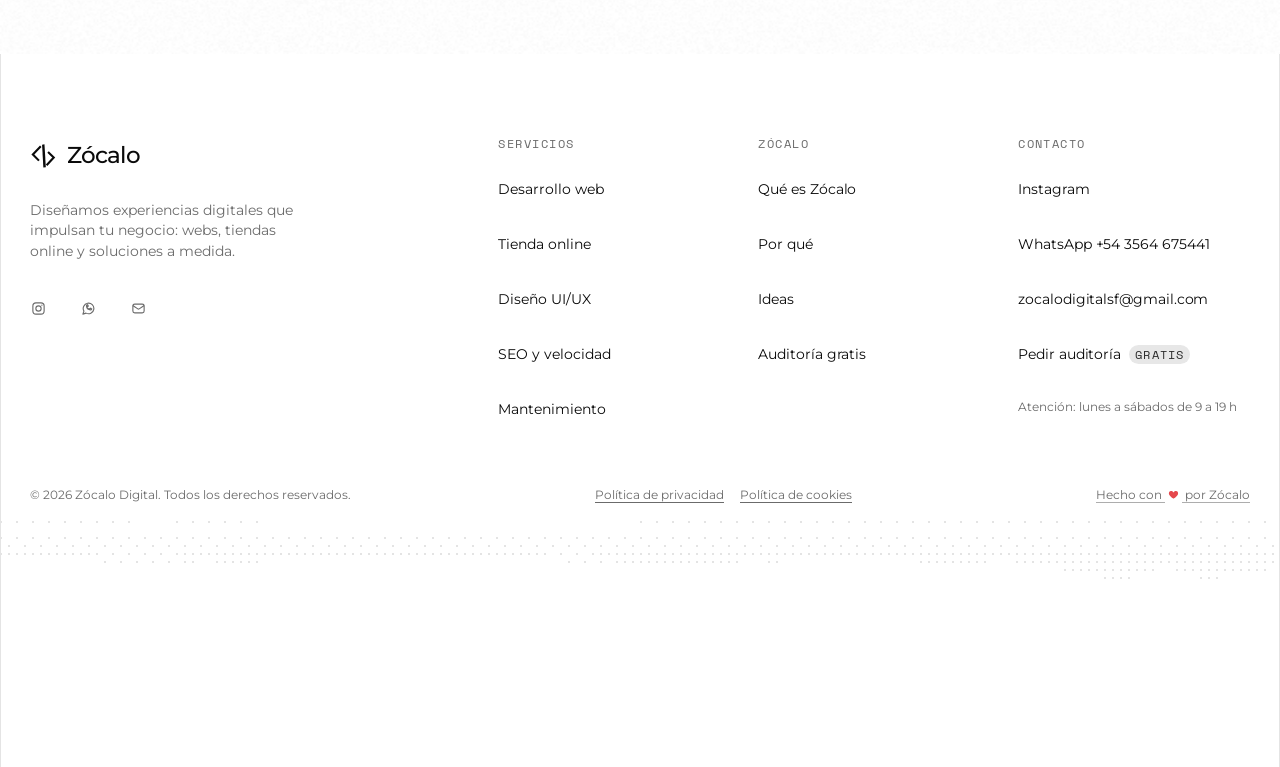
==== commit 735cd370: "Enlaces del pie que caían en otro lugar y 404 propia Los bloques con position:sticky (portada, «Por " ====
--- a/index.html
+++ b/index.html
@@ -366,7 +366,7 @@
 </footer>
 
 
-<script src="script.js?v=30"></script>
+<script src="script.js?v=31"></script>
 <script src="footer.js?v=2"></script>
 </body>
 </html>
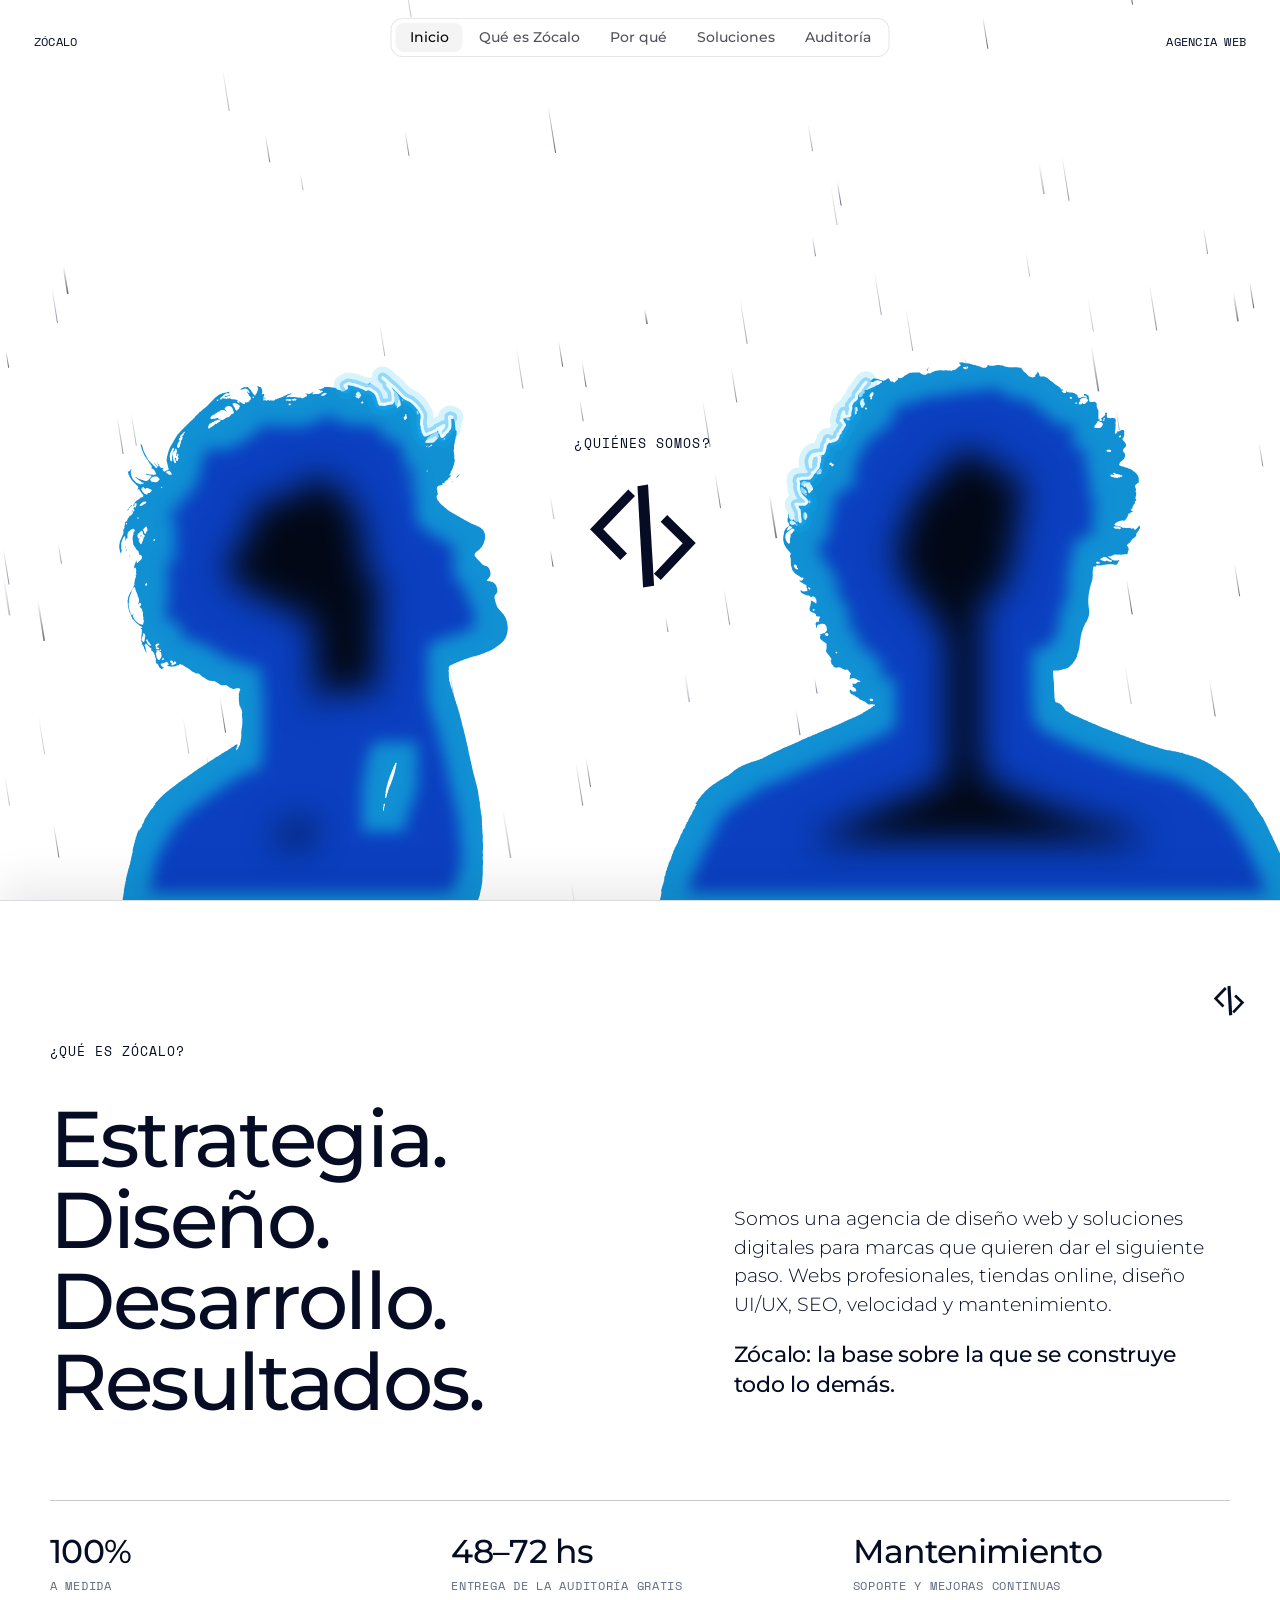
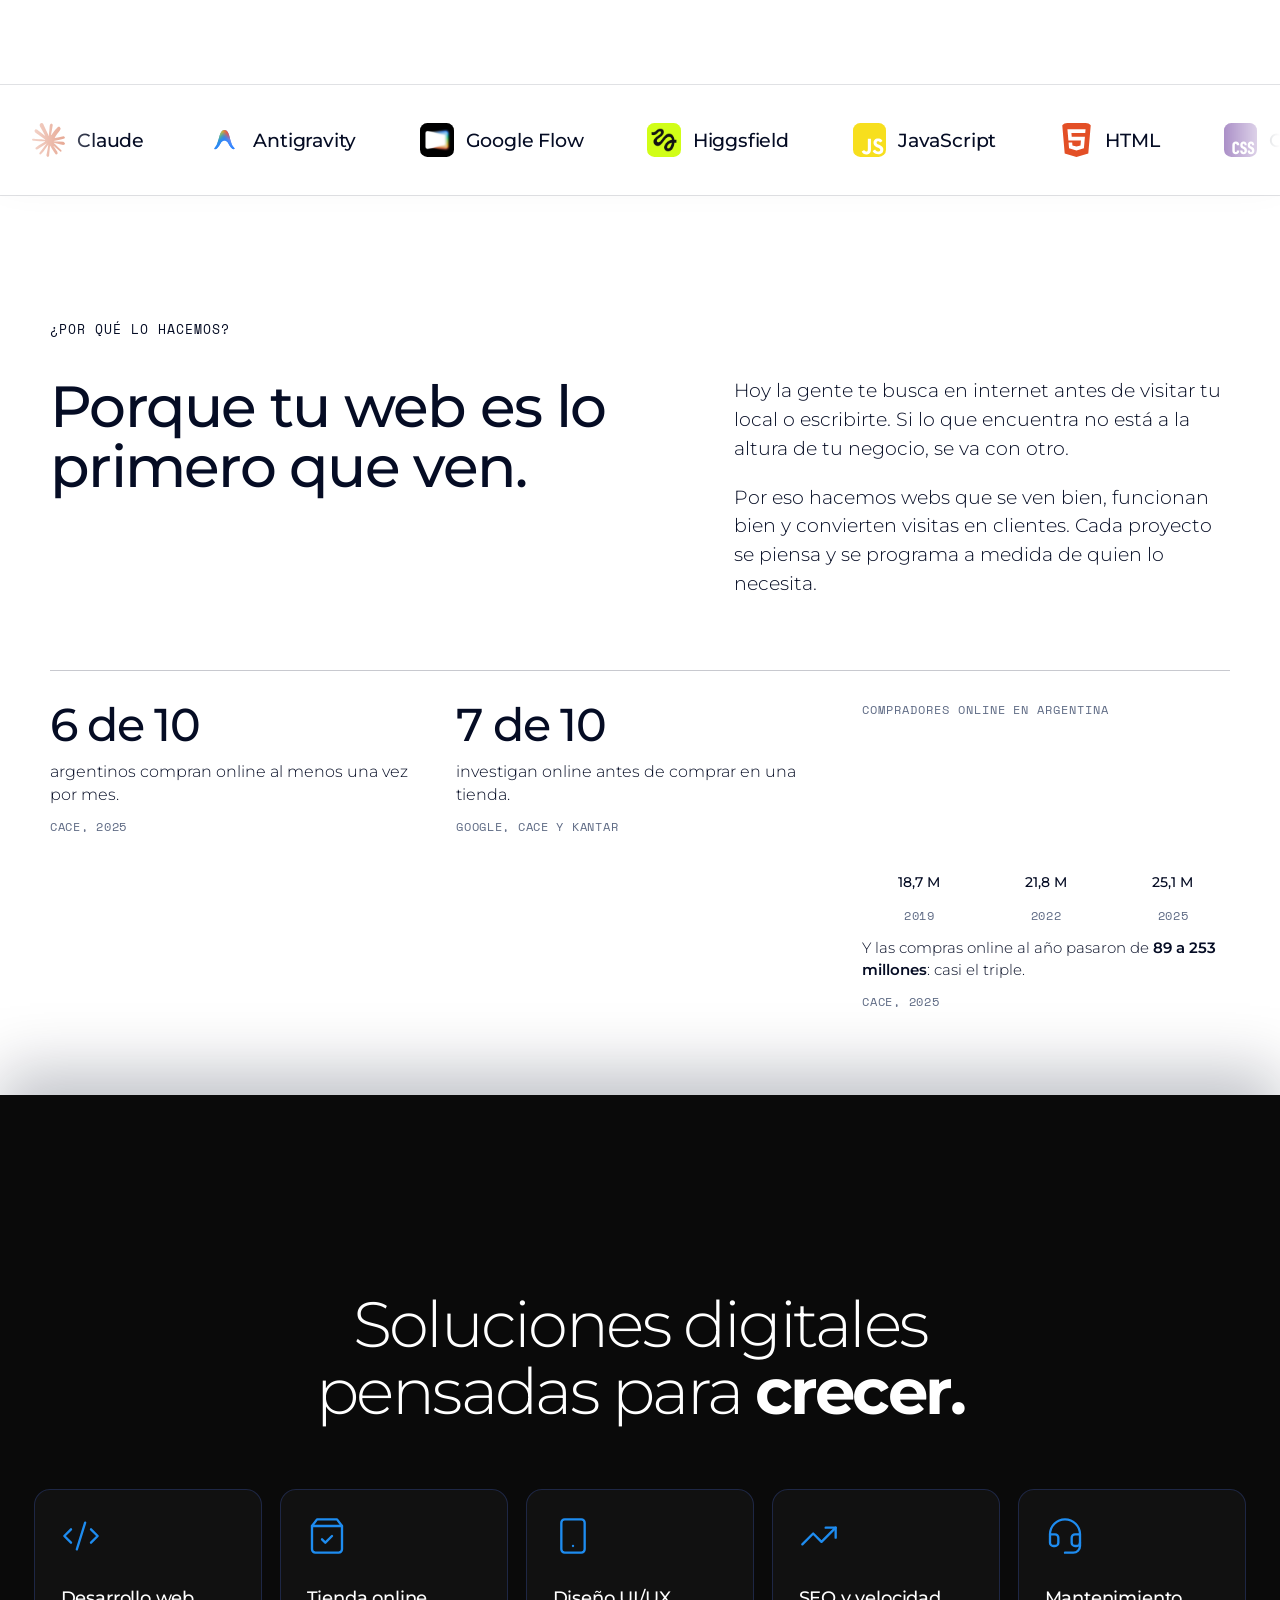
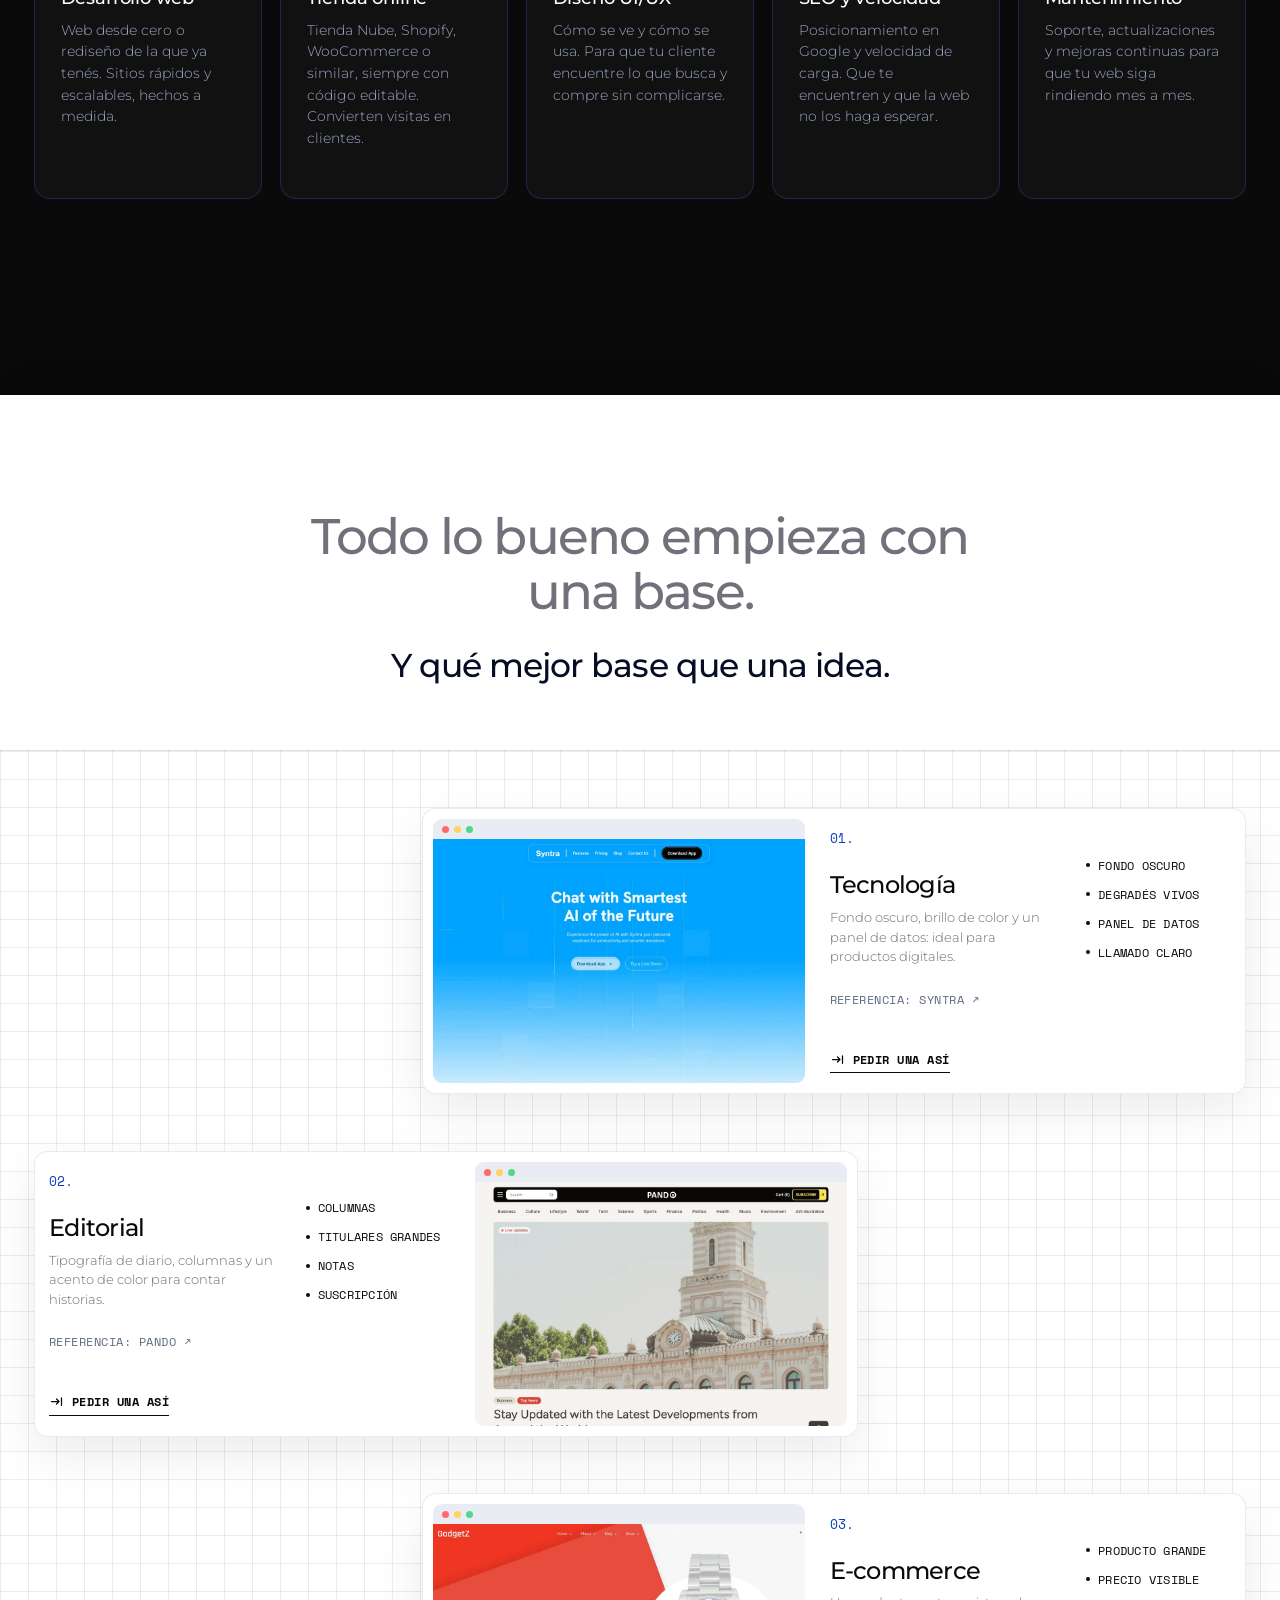
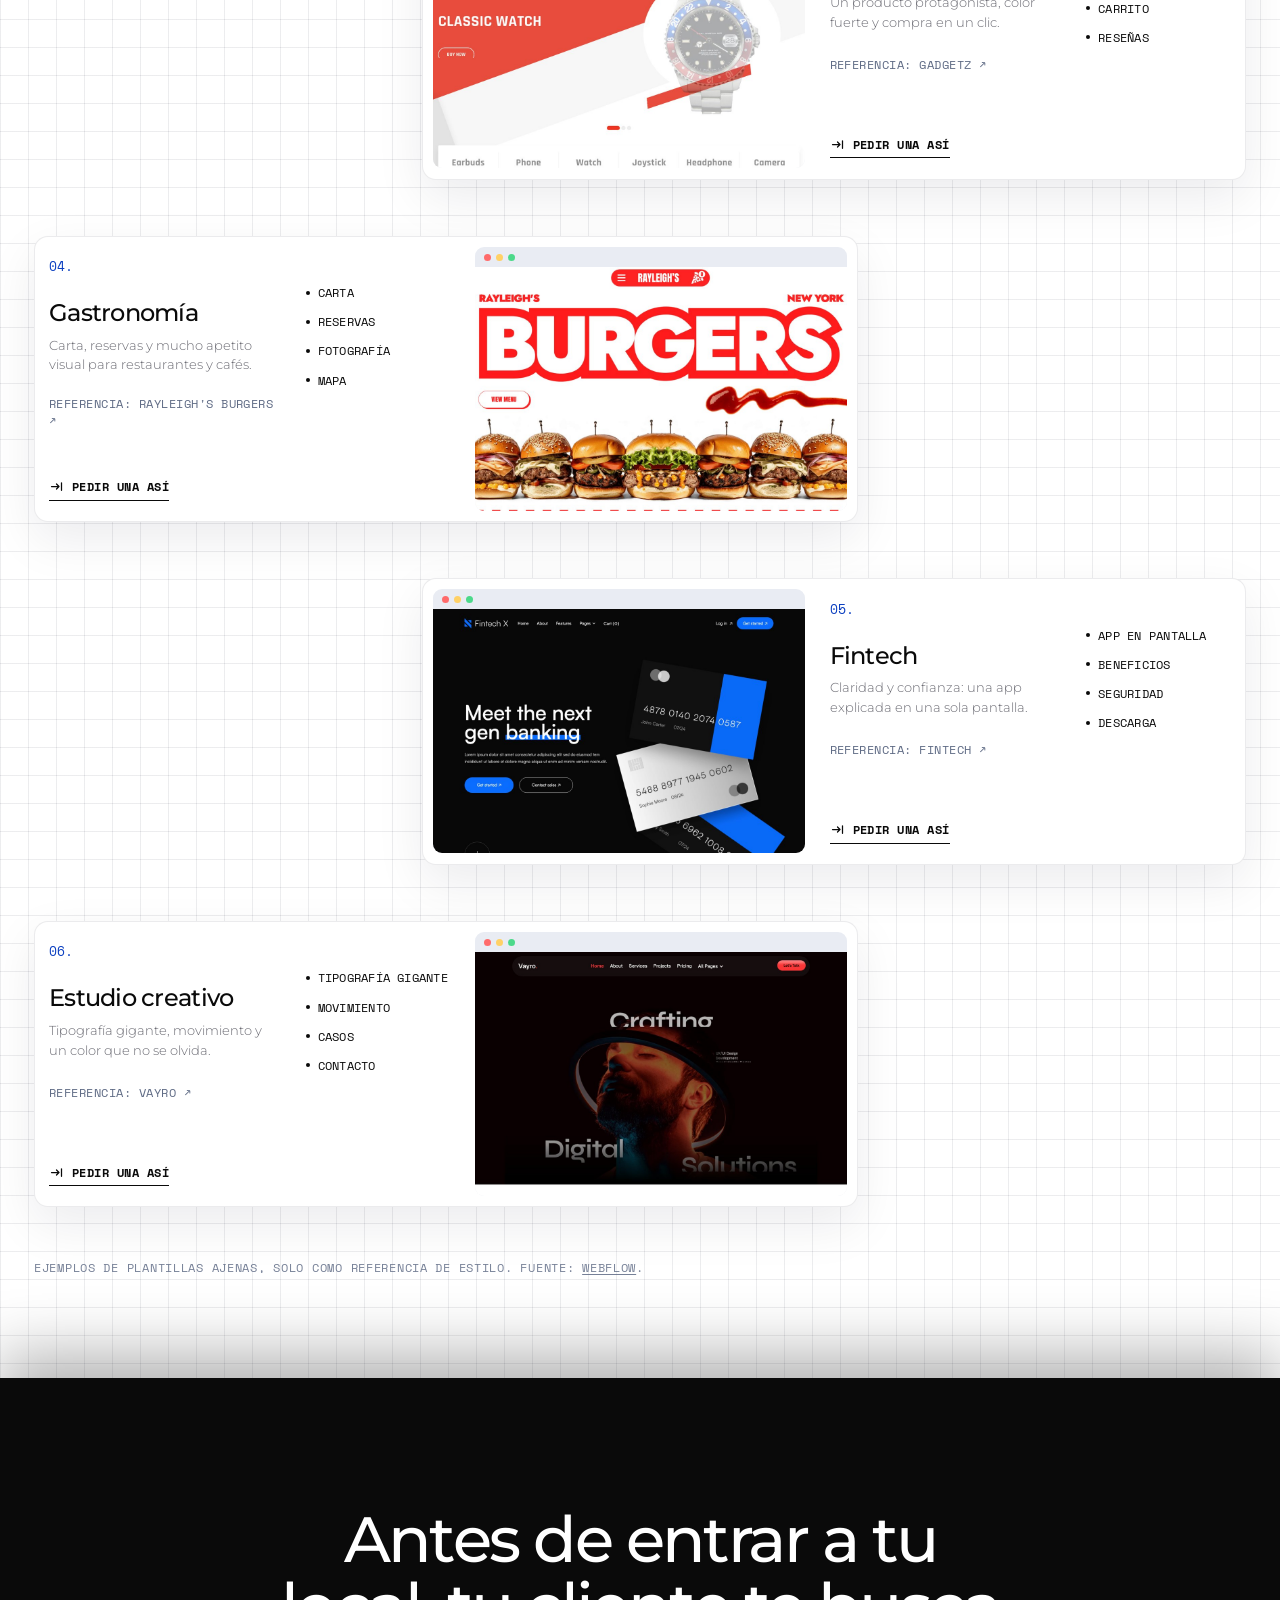
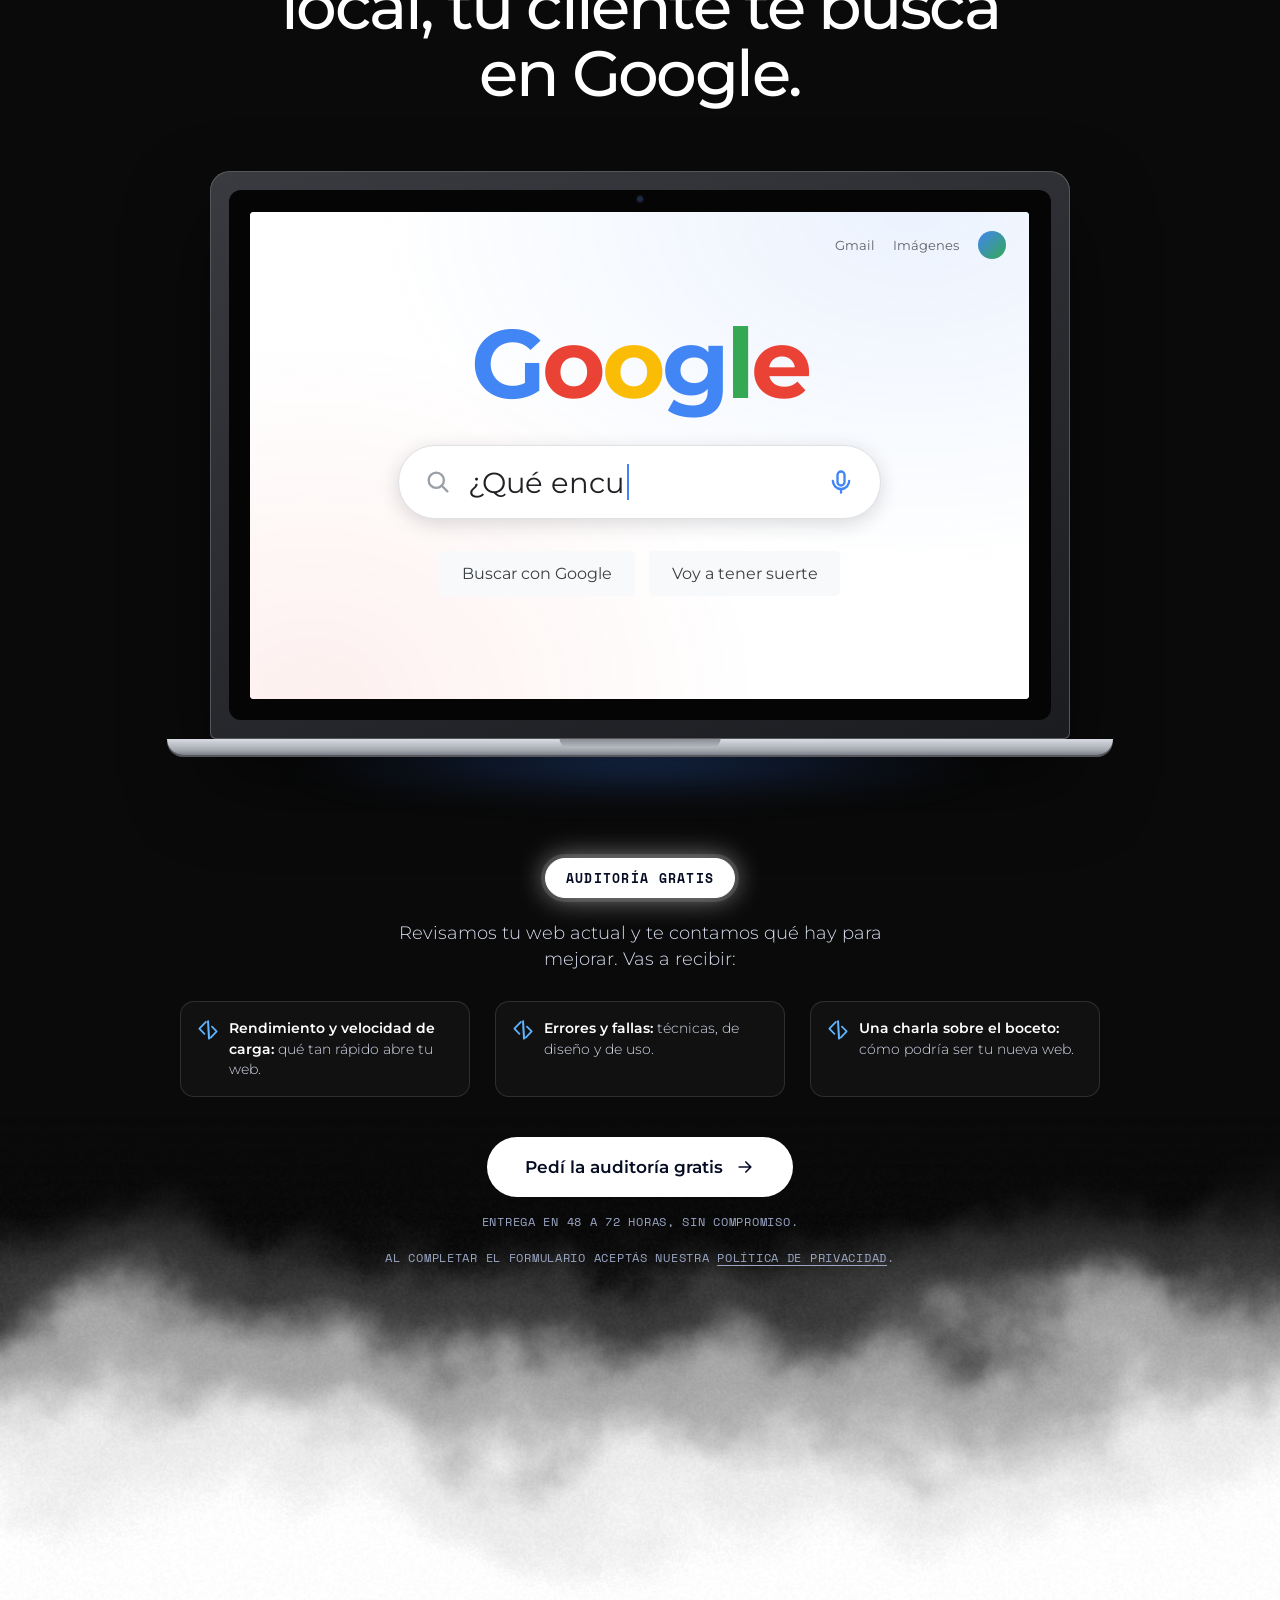
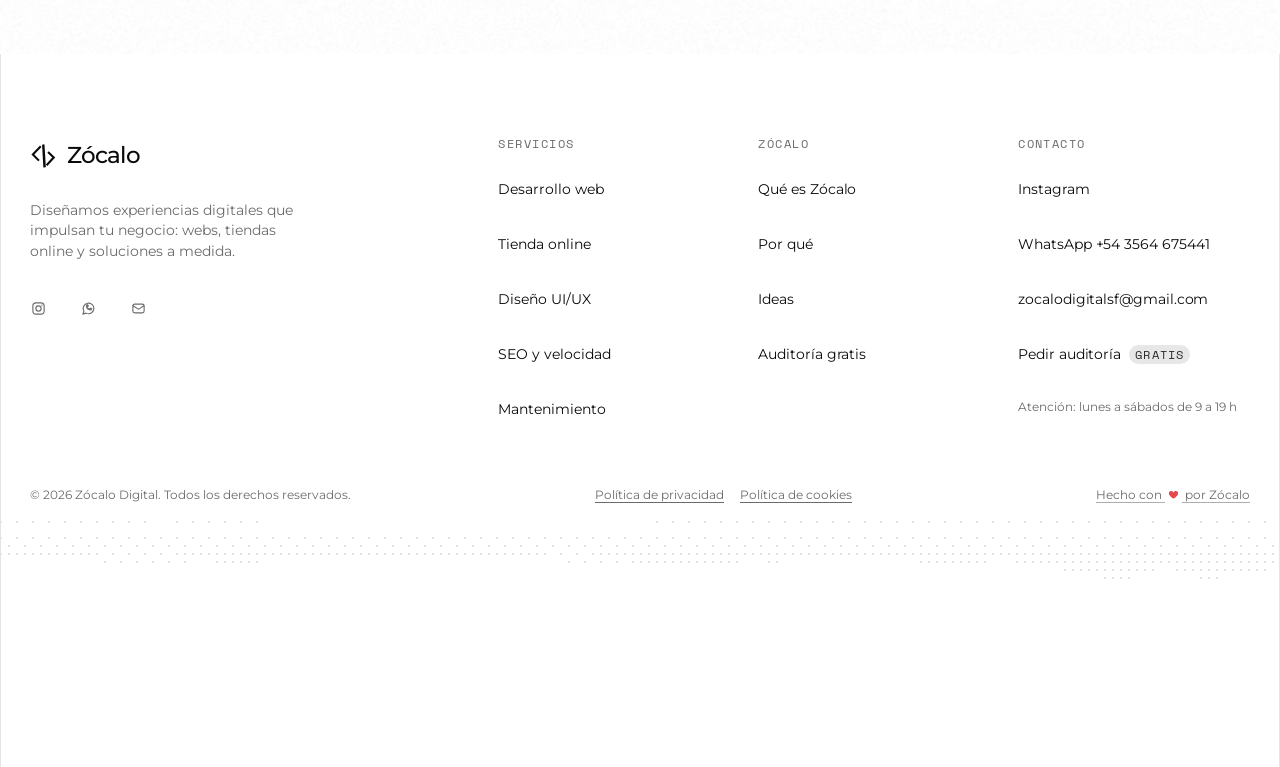
==== commit 8a64b5b8: "Pantalla de carga con isotipo y frase 'Todo lo bueno comienza con una base' Co-Authored-By: Claude S" ====
--- a/index.html
+++ b/index.html
@@ -25,12 +25,31 @@
 <link rel="icon" href="assets/logo.svg" type="image/svg+xml">
 <link rel="preconnect" href="https://fonts.googleapis.com">
 <link rel="preconnect" href="https://fonts.gstatic.com" crossorigin>
+<script>document.documentElement.classList.add("cargando")</script>
 <link href="https://fonts.googleapis.com/css2?family=DM+Serif+Display&family=Montserrat:wght@300;400;500;600;800&family=Space+Mono:wght@400;700&display=swap" rel="stylesheet">
 <link rel="stylesheet" href="styles.css?v=62">
 <link rel="stylesheet" href="footer.css?v=4">
 </head>
 <body>
 <a class="skip" href="#contenido">Saltar al contenido</a>
+
+<!-- Pantalla de carga: el isotipo se dibuja, sube la base y aparece la frase -->
+<div class="loader" id="loader" role="status" aria-live="polite" aria-label="Cargando Zócalo">
+  <div class="loader__in">
+    <svg class="loader__logo" viewBox="0 0 1258 1231" aria-hidden="true">
+      <g transform="translate(60 60)">
+        <g fill="none" stroke="#fff" stroke-width="100">
+          <path class="ld-s ld-s1" pathLength="1" d="M450 90 L75 480 L365 775"/>
+          <path class="ld-s ld-s2" pathLength="1" d="M795 365 L1065 630 L725 990"/>
+        </g>
+        <polygon class="ld-base" points="512,22 625,2 690,1085 572,1105" fill="#fff"/>
+      </g>
+    </svg>
+    <p class="loader__frase" aria-hidden="true"><span style="--i:0">Todo</span> <span style="--i:1">lo</span> <span style="--i:2">bueno</span> <span style="--i:3">comienza</span> <span style="--i:4">con</span> <span style="--i:5">una</span> <span class="ld-w" style="--i:6">base.</span></p>
+  </div>
+  <div class="loader__bar" aria-hidden="true"><i></i></div>
+  <span class="loader__pct" aria-hidden="true">0</span>
+</div>
 
 <!-- Siluetas trazadas de la foto de referencia (1947×808). Izquierda y derecha -->
 <svg width="0" height="0" style="position:absolute" aria-hidden="true" focusable="false">
@@ -368,5 +387,36 @@
 
 <script src="script.js?v=31"></script>
 <script src="footer.js?v=2"></script>
+<script>
+(() => {
+  const root = document.documentElement, el = document.getElementById('loader');
+  if (!el) { root.classList.remove('cargando'); return; }
+  const bar = el.querySelector('.loader__bar i'), pct = el.querySelector('.loader__pct');
+  const reduce = matchMedia('(prefers-reduced-motion: reduce)').matches;
+  const MIN = reduce ? 500 : 2900, MAX = 7000, t0 = performance.now();
+  let loaded = document.readyState === 'complete', done = false, shown = 0;
+  addEventListener('load', () => { loaded = true; });
+  const salir = () => {
+    if (done) return; done = true;
+    bar.style.transform = 'scaleX(1)'; pct.textContent = '100';
+    el.classList.add('is-out');
+    setTimeout(() => { root.classList.remove('cargando'); el.remove(); }, reduce ? 200 : 1000);
+  };
+  const tick = (now) => {
+    if (done) return;
+    const t = now - t0;
+    // avanza con el tiempo mínimo; no pasa de 90 % hasta que la página cargó
+    let target = Math.min(1, t / MIN);
+    if (!loaded) target = Math.min(target, 0.9);
+    shown += (target - shown) * 0.12;
+    if (target >= 1 && shown > 0.995) shown = 1;
+    bar.style.transform = 'scaleX(' + shown.toFixed(3) + ')';
+    pct.textContent = Math.round(shown * 100);
+    if ((loaded && t >= MIN && shown >= 1) || t > MAX) return salir();
+    requestAnimationFrame(tick);
+  };
+  requestAnimationFrame(tick);
+})();
+</script>
 </body>
 </html>
--- a/styles.css
+++ b/styles.css
@@ -524,3 +524,40 @@
 /* Responsive: zona de toque ampliada (44px) en enlaces chicos, sin cambiar su aspecto */
 .idea__ref, .idea__more { position: relative; }
 .idea__ref::after, .idea__more::after { content: ""; position: absolute; left: -6px; right: -6px; top: 50%; height: 44px; transform: translateY(-50%); }
+
+/* ---------- Pantalla de carga ---------- */
+html.cargando, html.cargando body { overflow: hidden; }
+.loader {
+  position: fixed; inset: 0; z-index: 9999; background: var(--noche); color: #fff;
+  display: flex; align-items: center; justify-content: center; flex-direction: column;
+  transition: transform .9s cubic-bezier(.76, 0, .24, 1);
+}
+.loader.is-out { transform: translateY(-100%); }
+.loader.is-out .loader__in { opacity: 0; transform: translateY(-24px); transition: opacity .5s ease, transform .9s cubic-bezier(.76,0,.24,1); }
+.loader__in { display: flex; flex-direction: column; align-items: center; gap: clamp(22px, 4vh, 38px); padding: 0 24px; text-align: center; }
+.loader__logo { width: clamp(84px, 16vw, 132px); height: auto; overflow: visible; }
+.ld-s { stroke-dasharray: 1; stroke-dashoffset: 1; animation: ld-draw .9s cubic-bezier(.65, 0, .35, 1) forwards; }
+.ld-s1 { animation-delay: .15s; }
+.ld-s2 { animation-delay: .5s; }
+.ld-base { clip-path: inset(100% 0 0 0); animation: ld-rise .9s cubic-bezier(.22, 1, .36, 1) .85s forwards; }
+@keyframes ld-draw { to { stroke-dashoffset: 0; } }
+@keyframes ld-rise { to { clip-path: inset(0 0 0 0); } }
+.loader__frase {
+  margin: 0; font: 500 clamp(15px, 2.4vw, 22px)/1.4 var(--sans); letter-spacing: .01em; color: #dfe9f5;
+  max-width: 22em;
+}
+.loader__frase span {
+  display: inline-block; opacity: 0; transform: translateY(14px); filter: blur(6px);
+  animation: ld-word .7s cubic-bezier(.22, 1, .36, 1) forwards; animation-delay: calc(1.5s + var(--i) * .13s);
+}
+.loader__frase .ld-w { color: var(--hielo); font-weight: 700; }
+@keyframes ld-word { to { opacity: 1; transform: none; filter: none; } }
+.loader__bar { position: absolute; left: 0; right: 0; bottom: 0; height: 3px; background: rgba(255,255,255,.08); }
+.loader__bar i { position: absolute; inset: 0; background: linear-gradient(90deg, var(--azul-2), var(--celeste), var(--hielo)); transform: scaleX(0); transform-origin: left; }
+.loader__pct { position: absolute; right: var(--pad); bottom: 22px; font: 400 12px var(--mono); letter-spacing: .08em; color: var(--gris); }
+.loader__pct::after { content: " %"; }
+@media (prefers-reduced-motion: reduce) {
+  .loader, .loader.is-out { transition: opacity .2s ease; }
+  .loader.is-out { transform: none; opacity: 0; }
+  .ld-s, .ld-base, .loader__frase span { animation-duration: .01s; animation-delay: 0s; }
+}
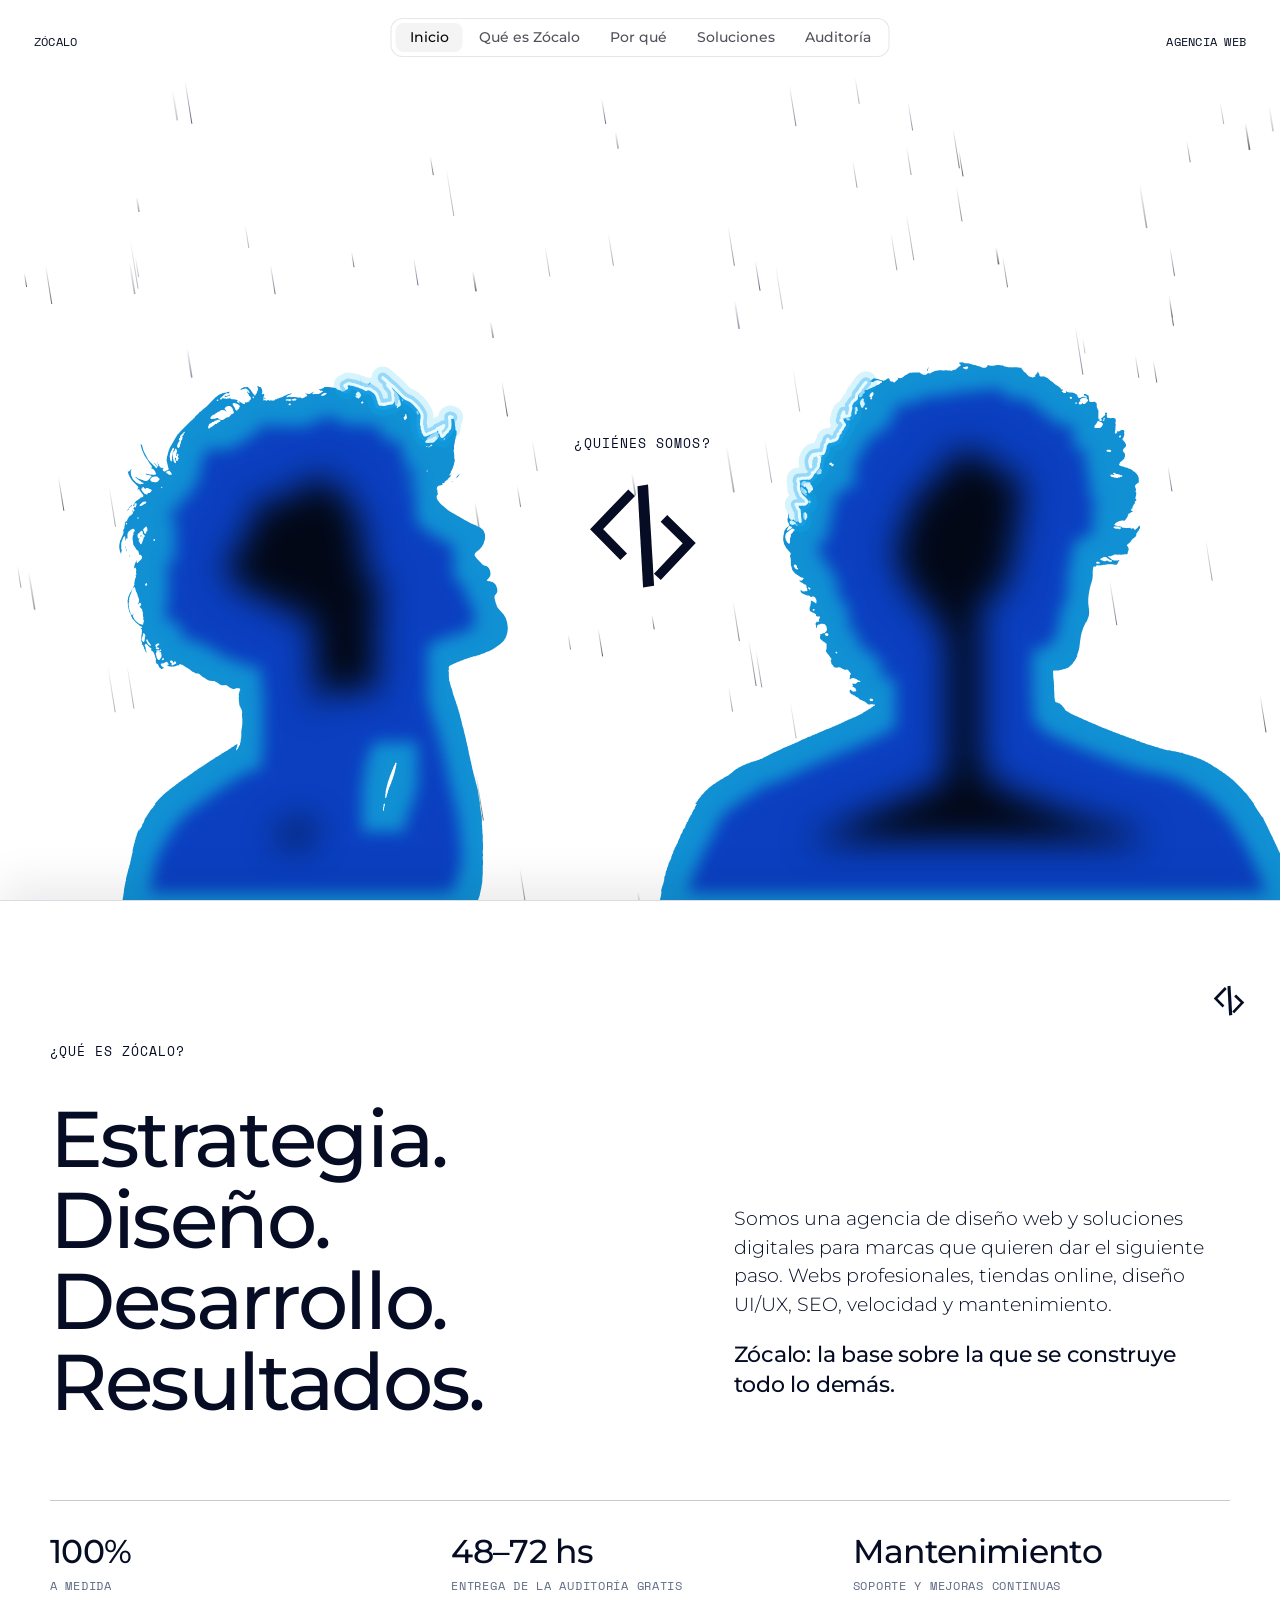
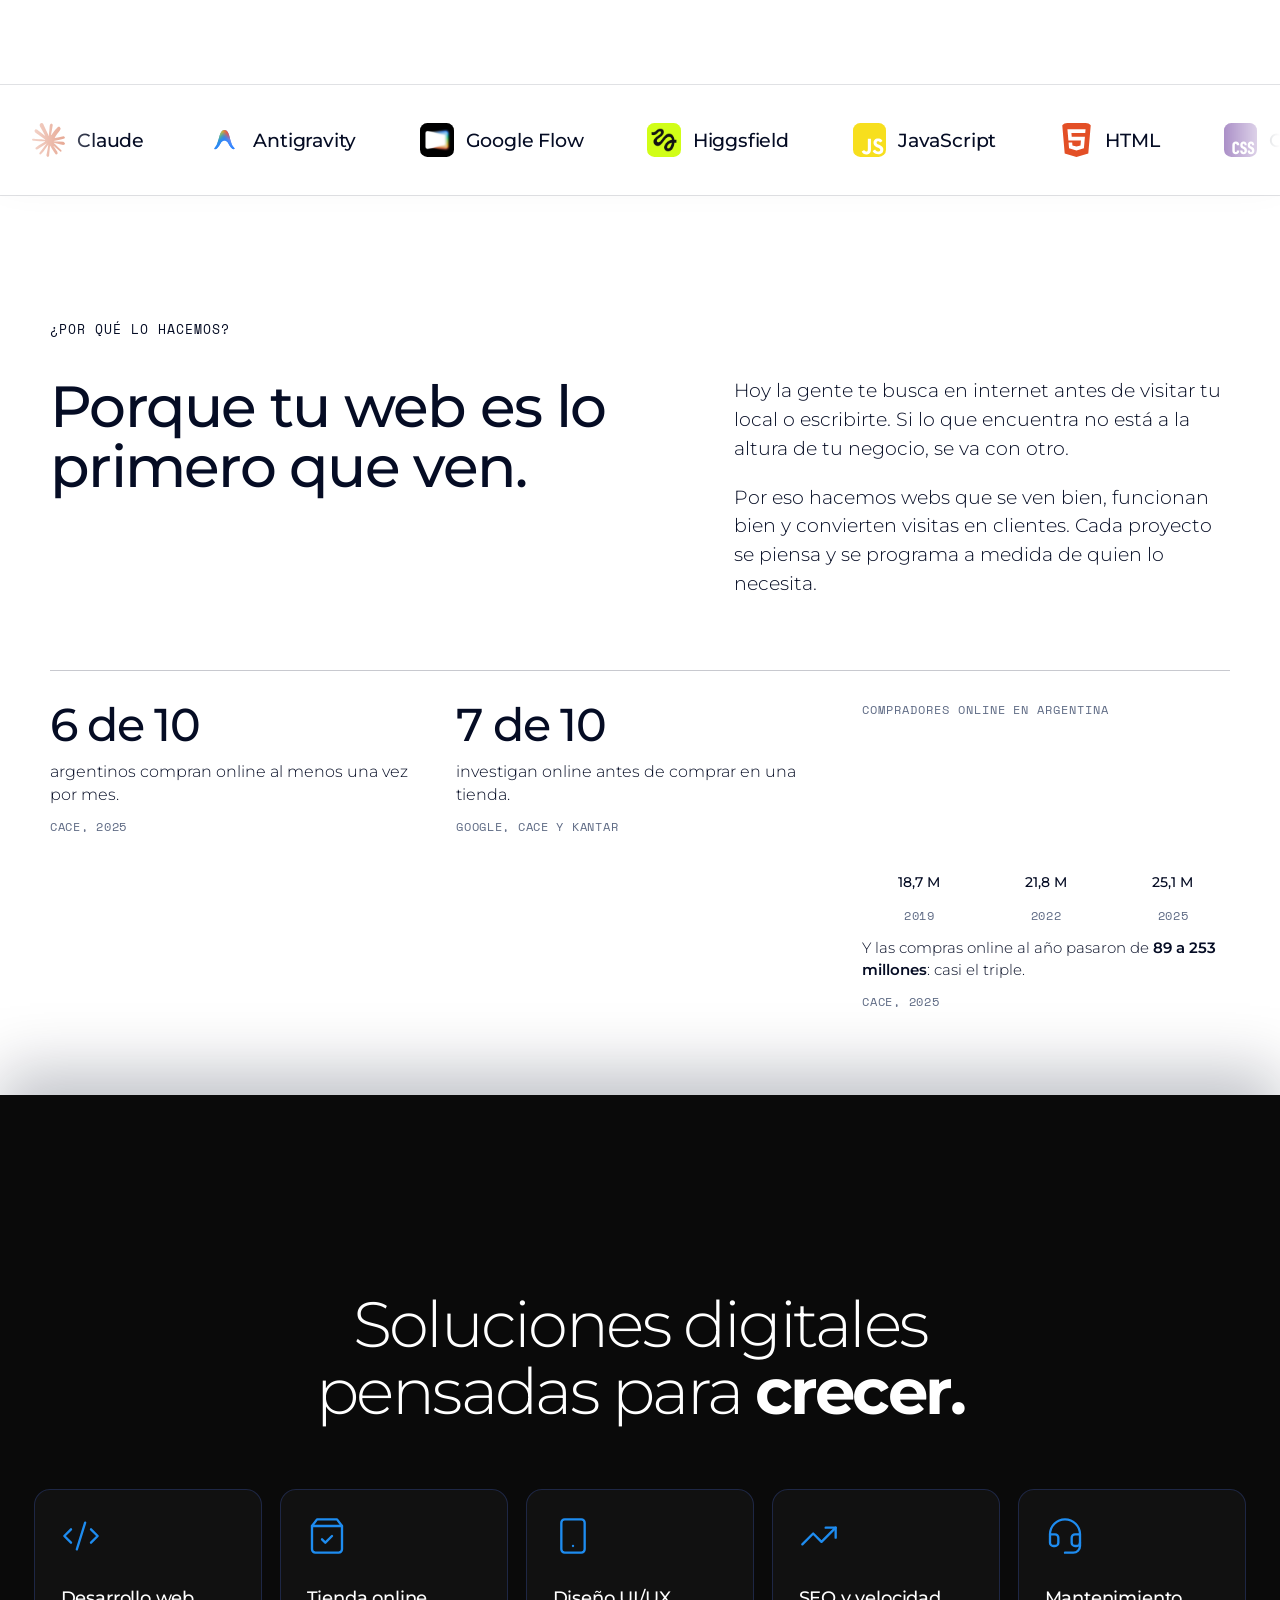
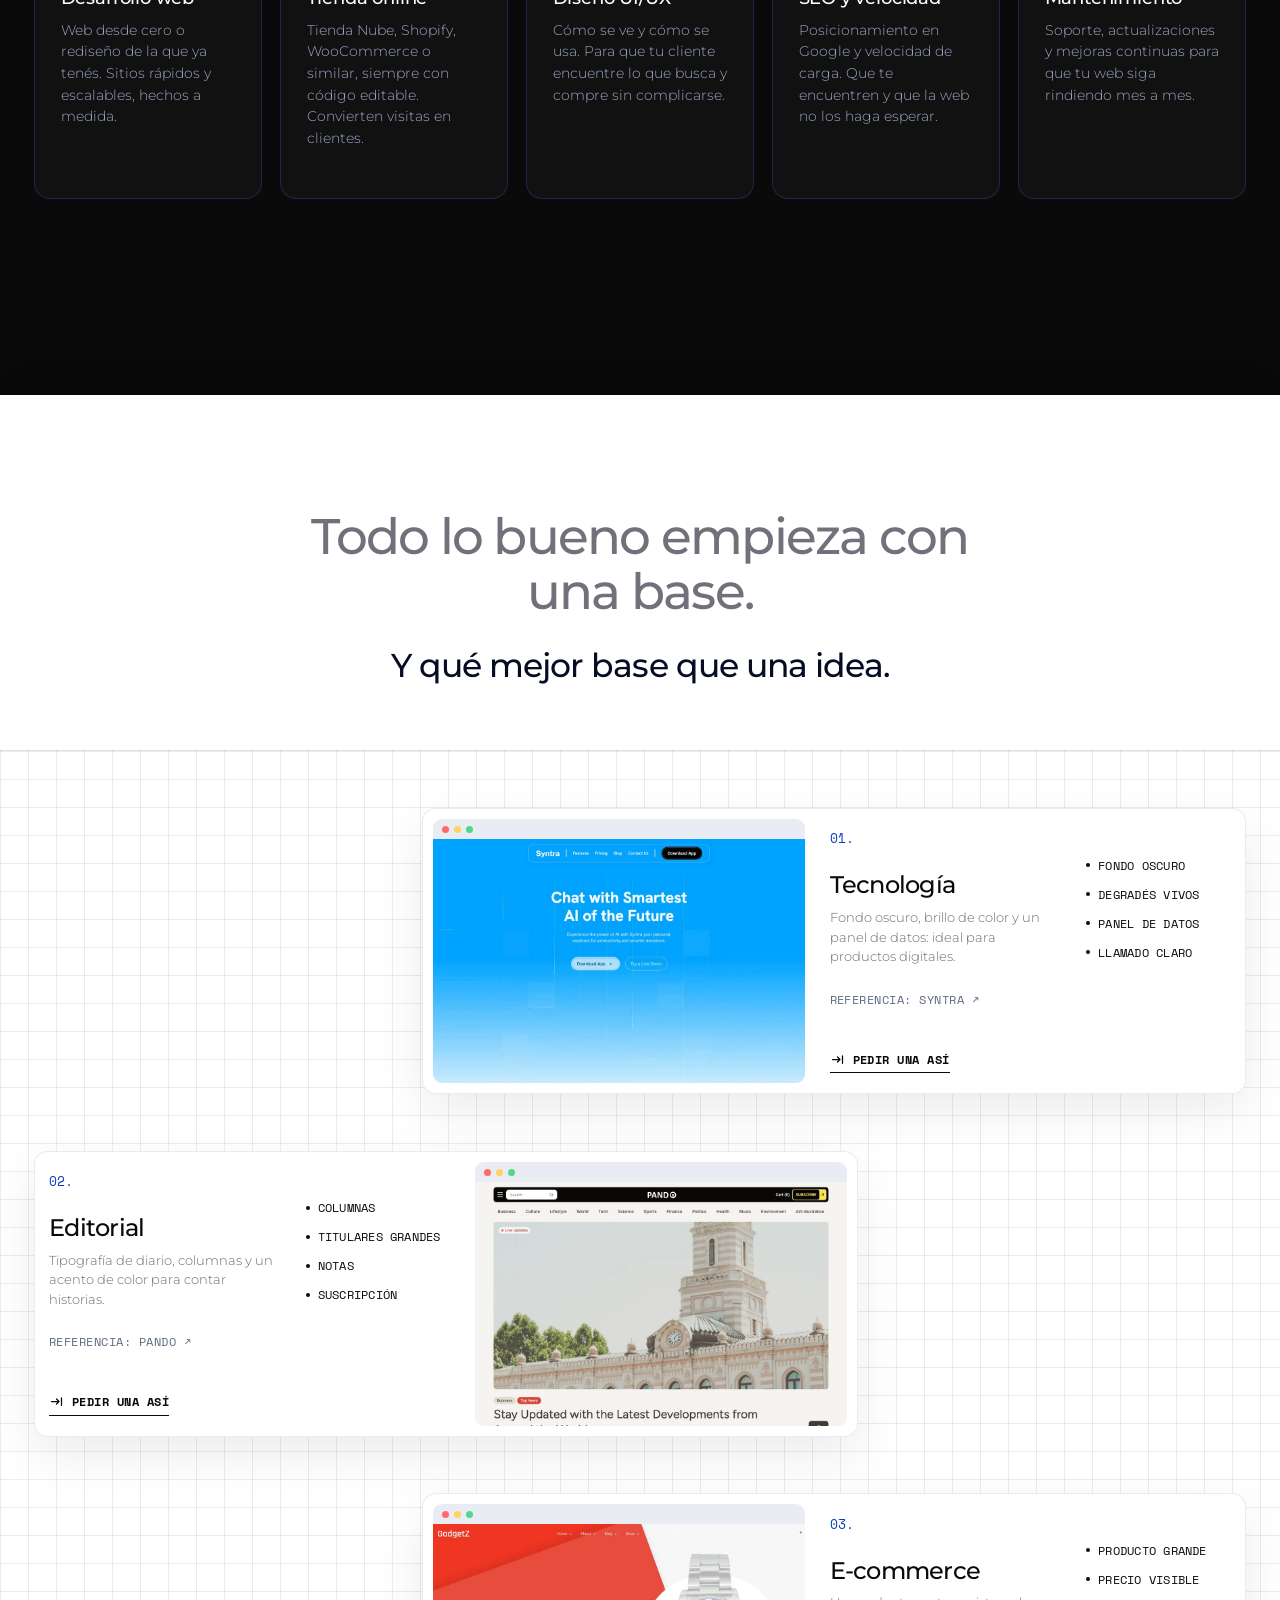
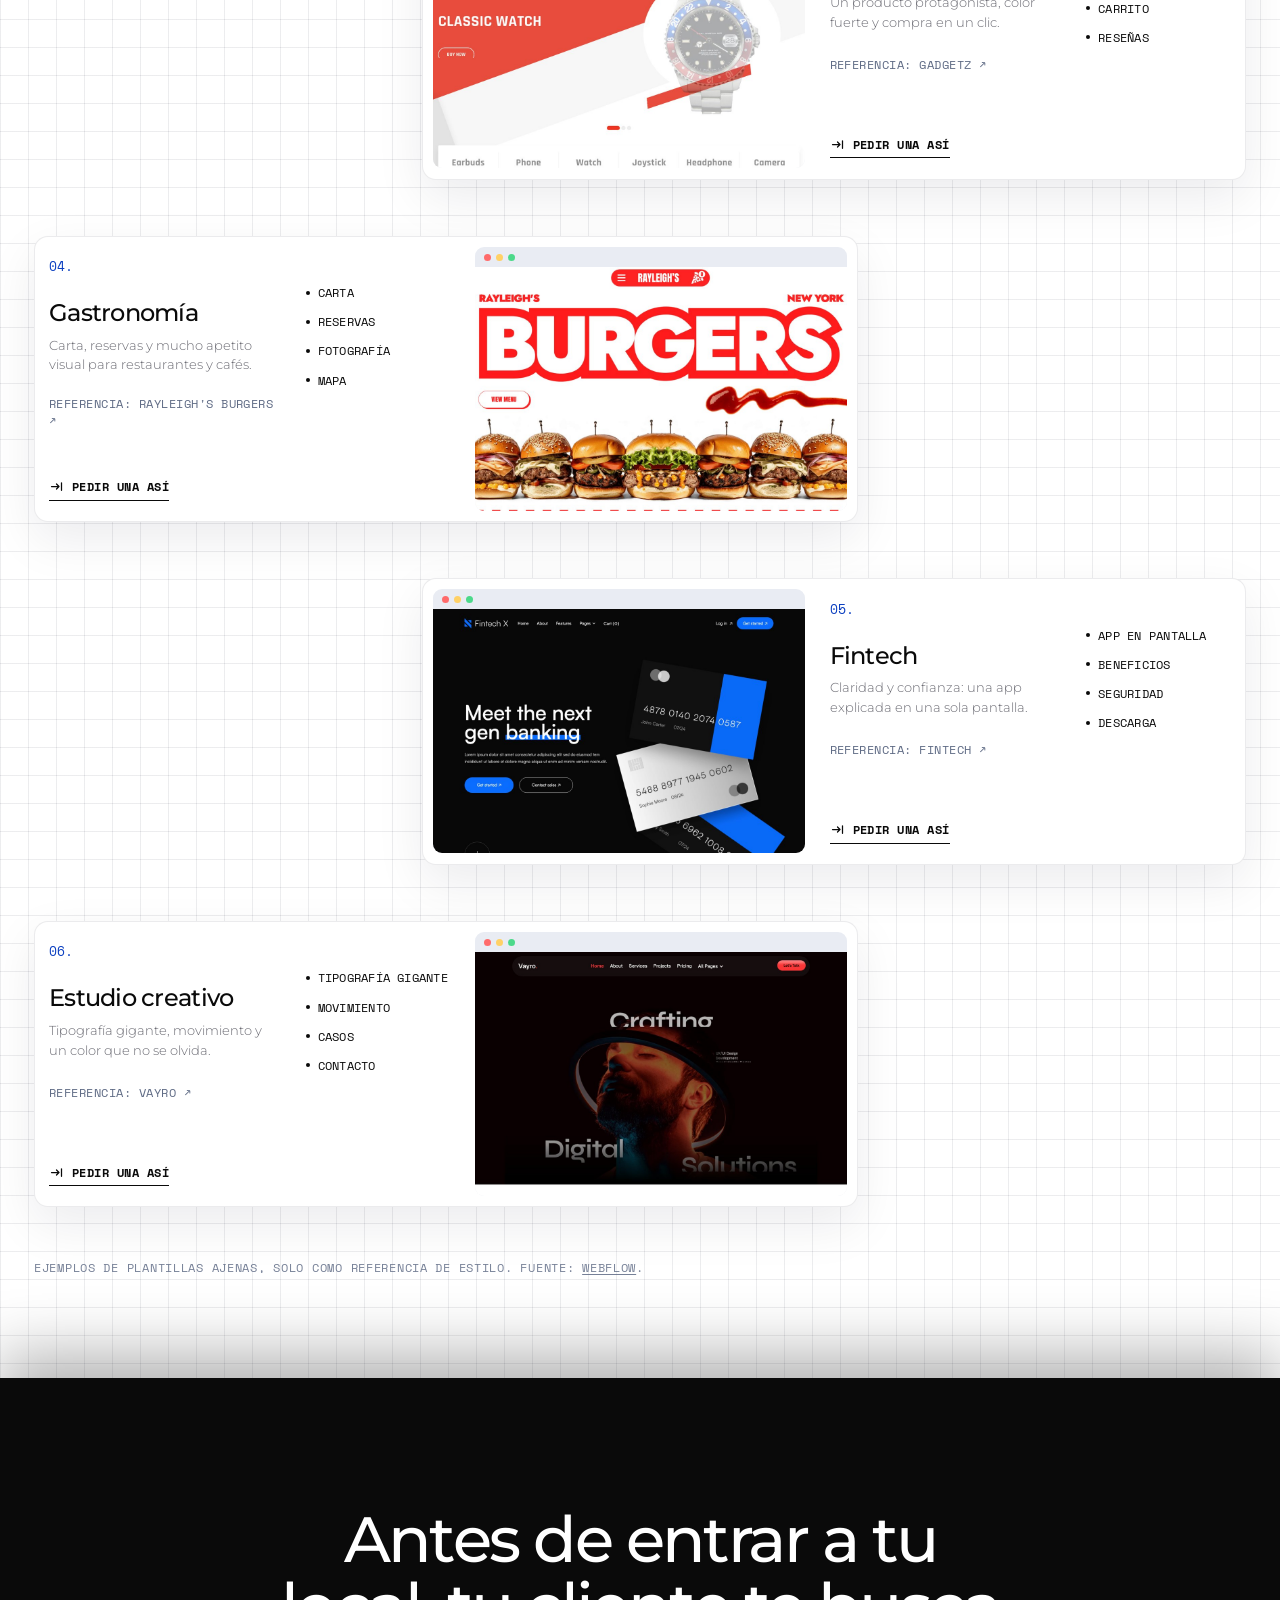
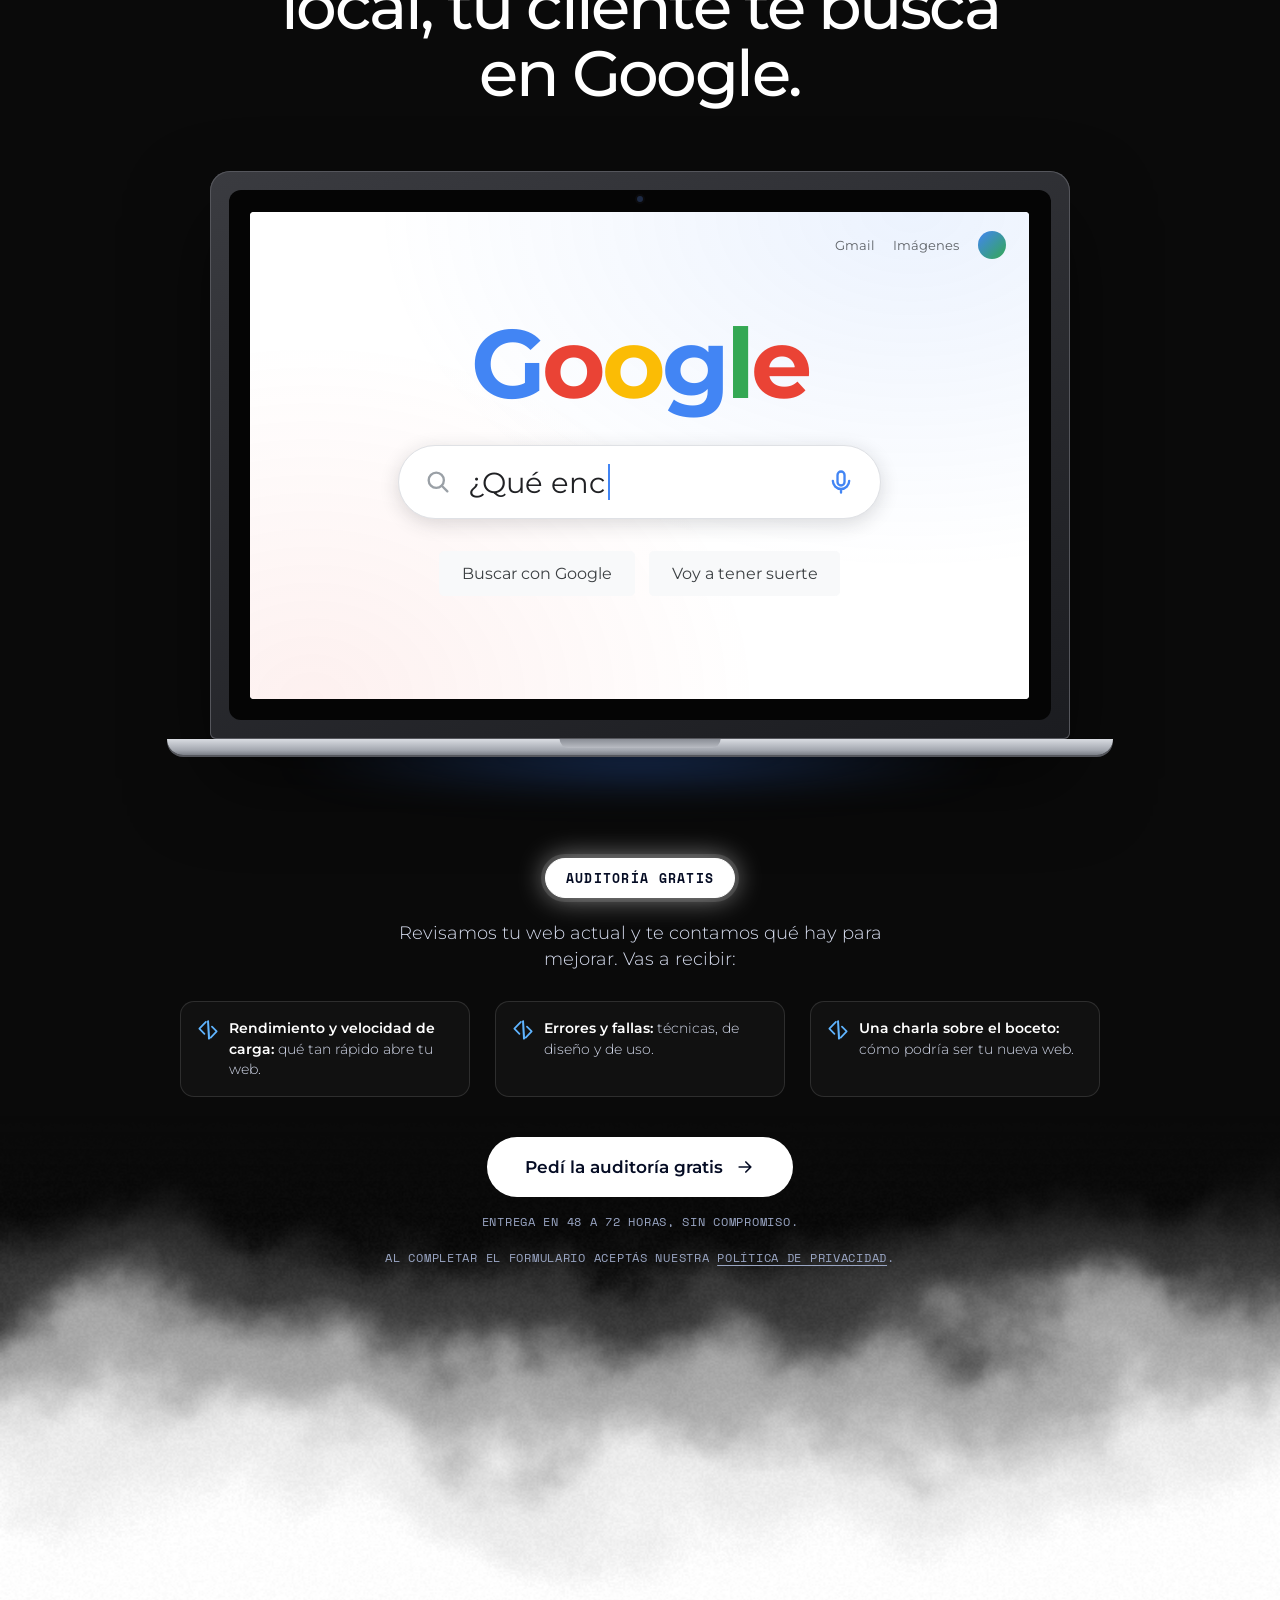
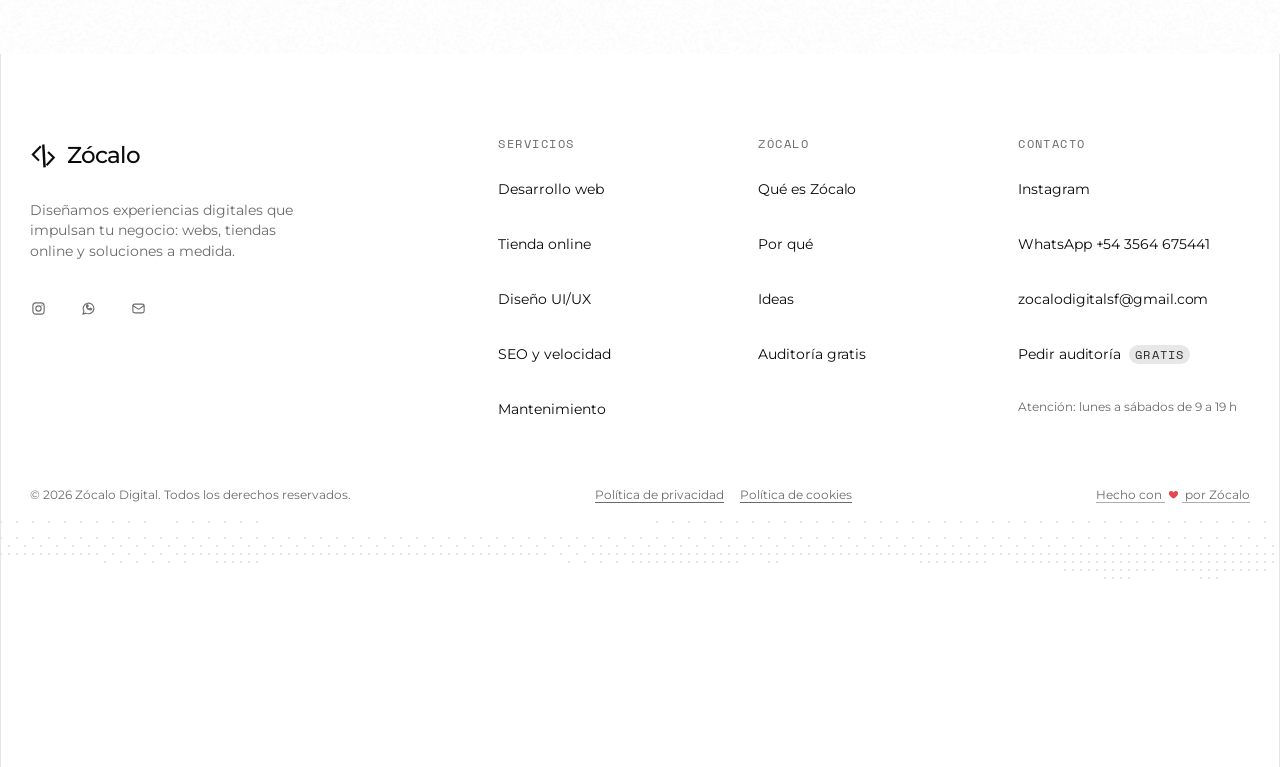
==== commit e81d87c5: "Pantalla de carga: salida garantizada con temporizador Co-Authored-By: Claude Sonnet 5.5 <noreply@an" ====
--- a/index.html
+++ b/index.html
@@ -416,6 +416,7 @@
     requestAnimationFrame(tick);
   };
   requestAnimationFrame(tick);
+  setTimeout(salir, MAX); // por si la pestaña está en segundo plano y no corre la animación
 })();
 </script>
 </body>
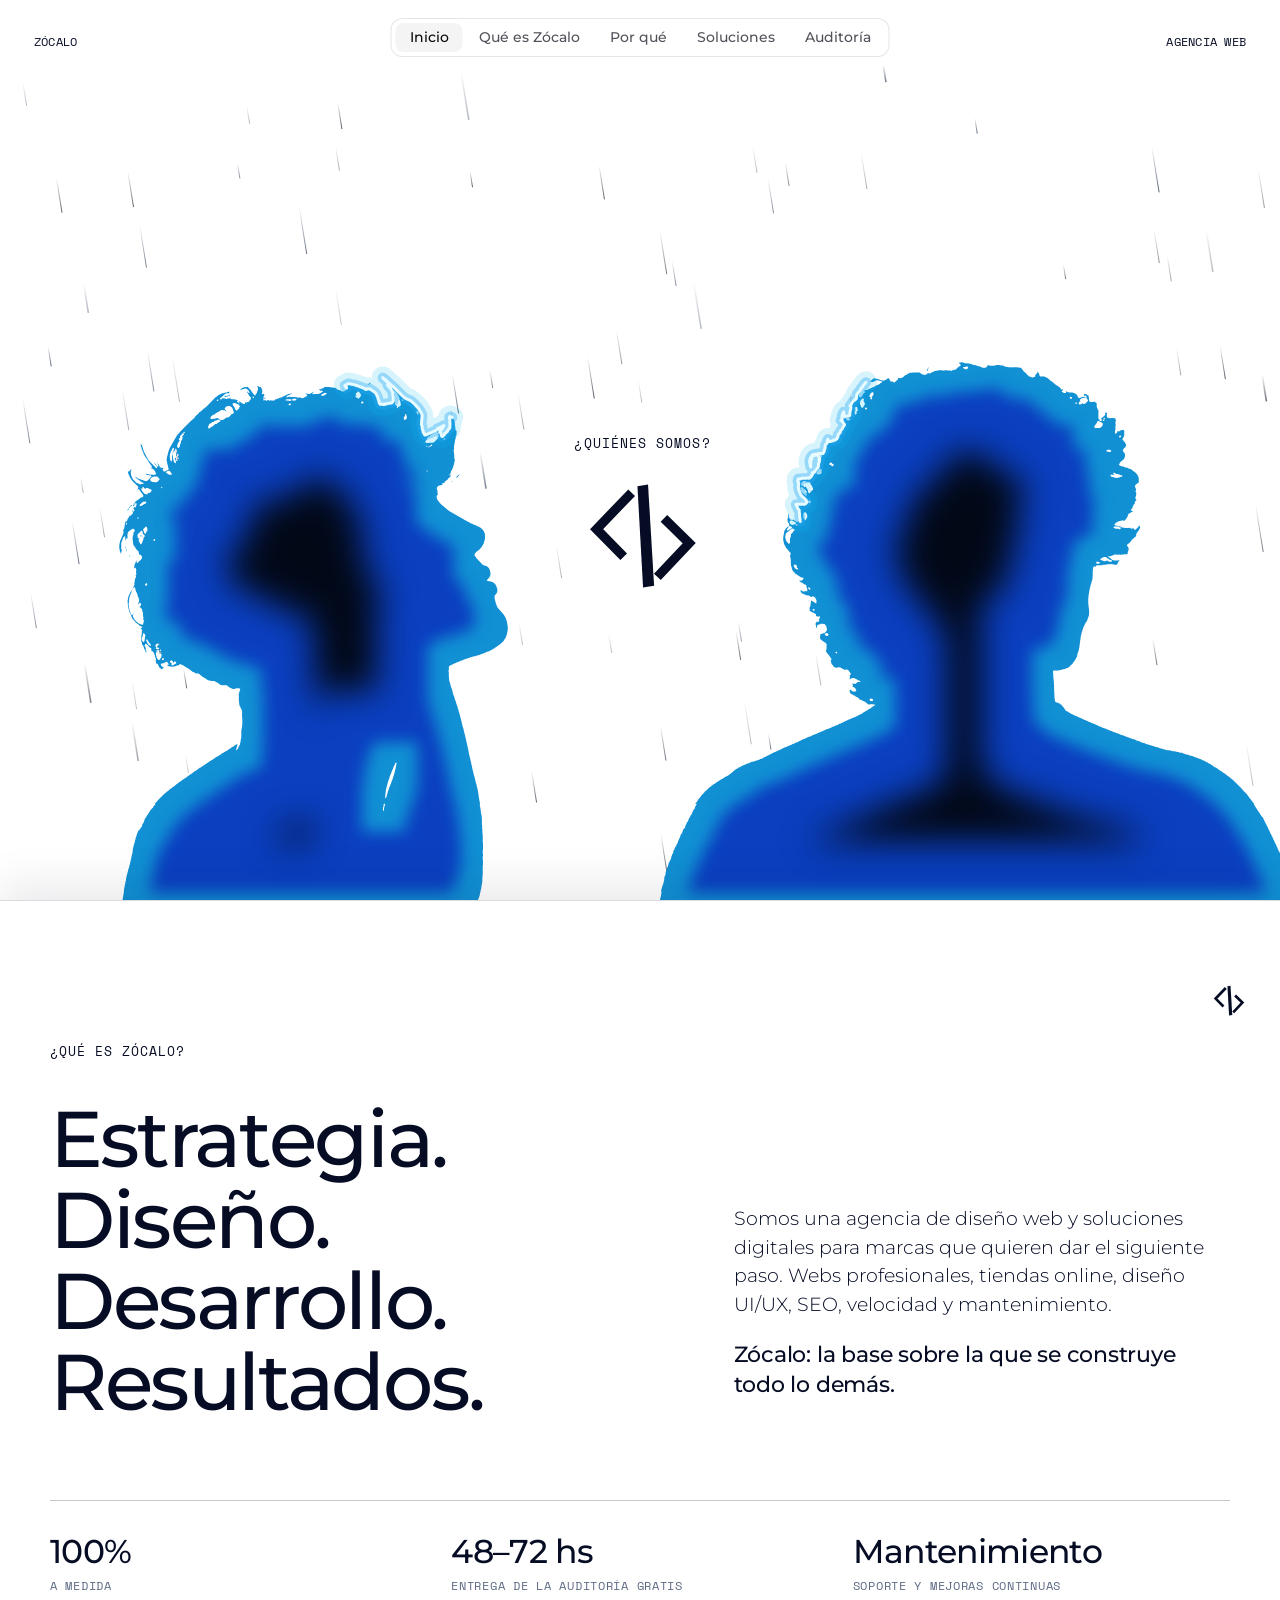
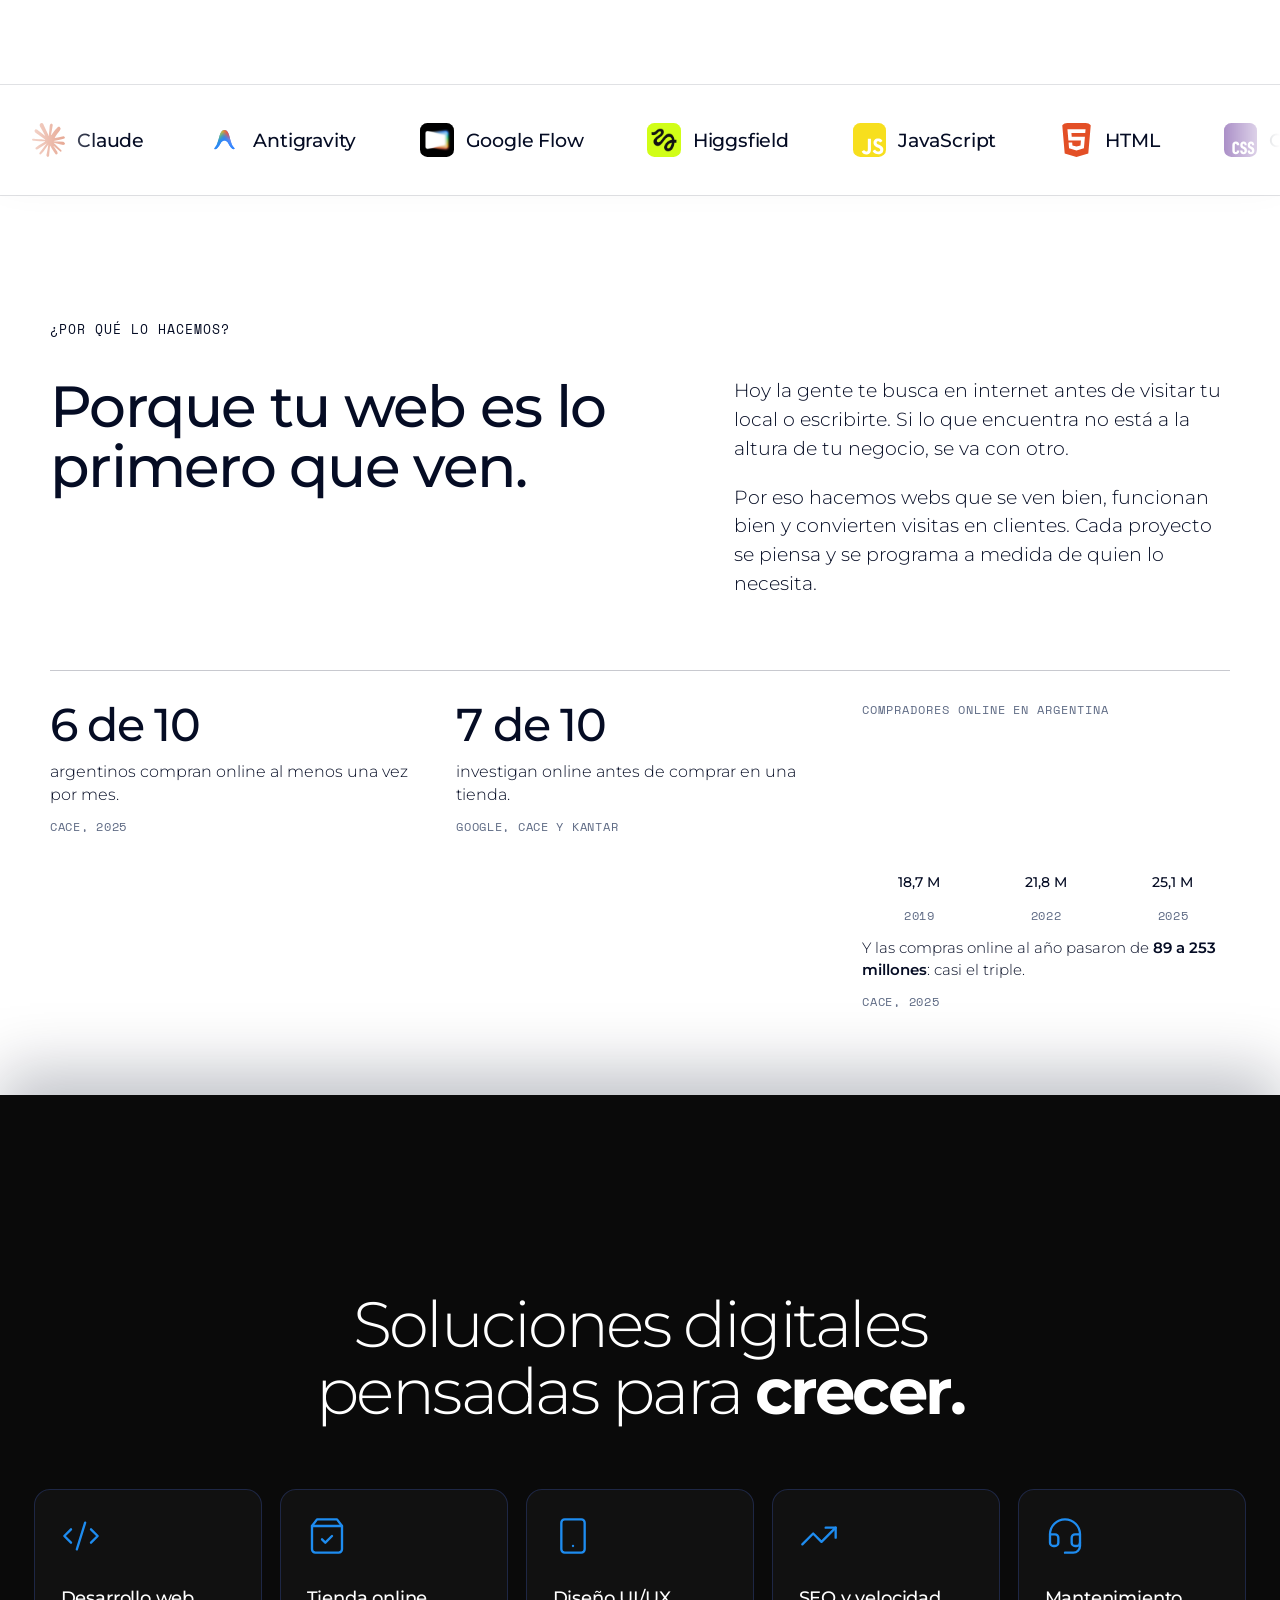
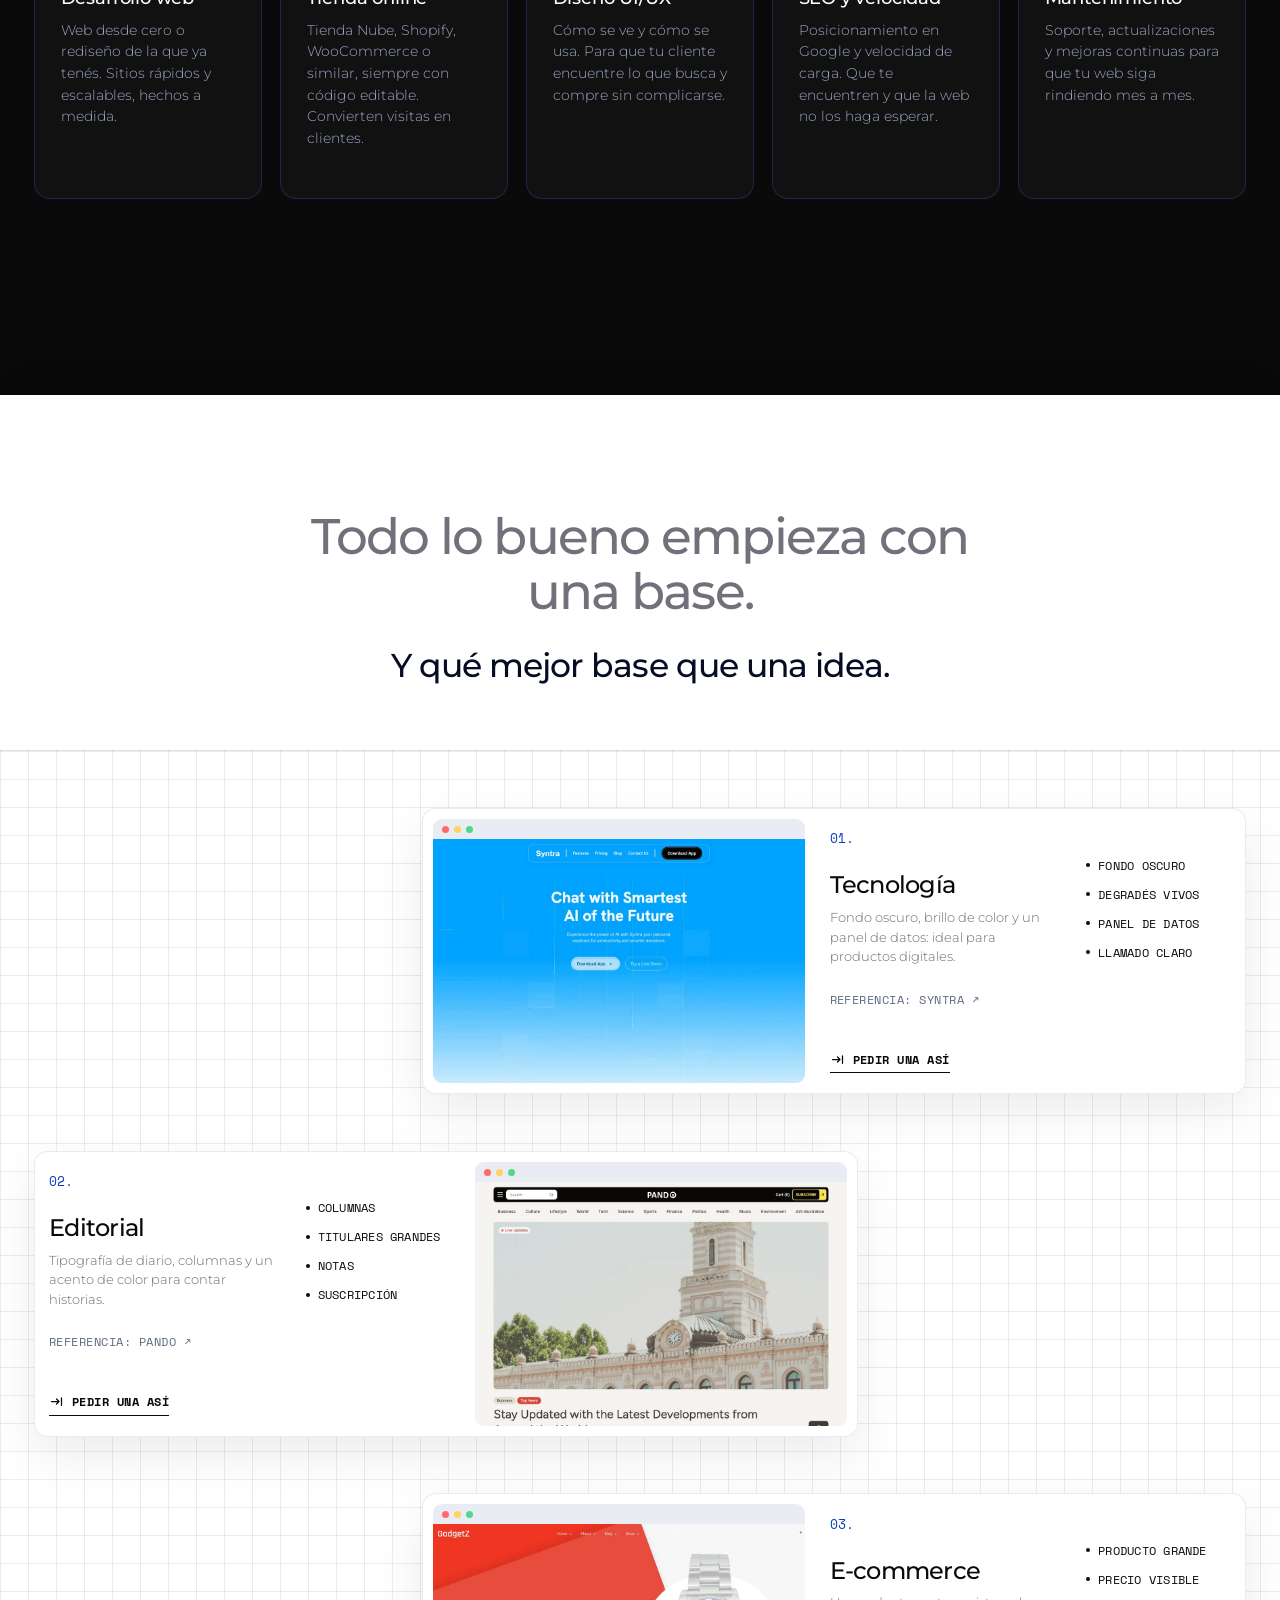
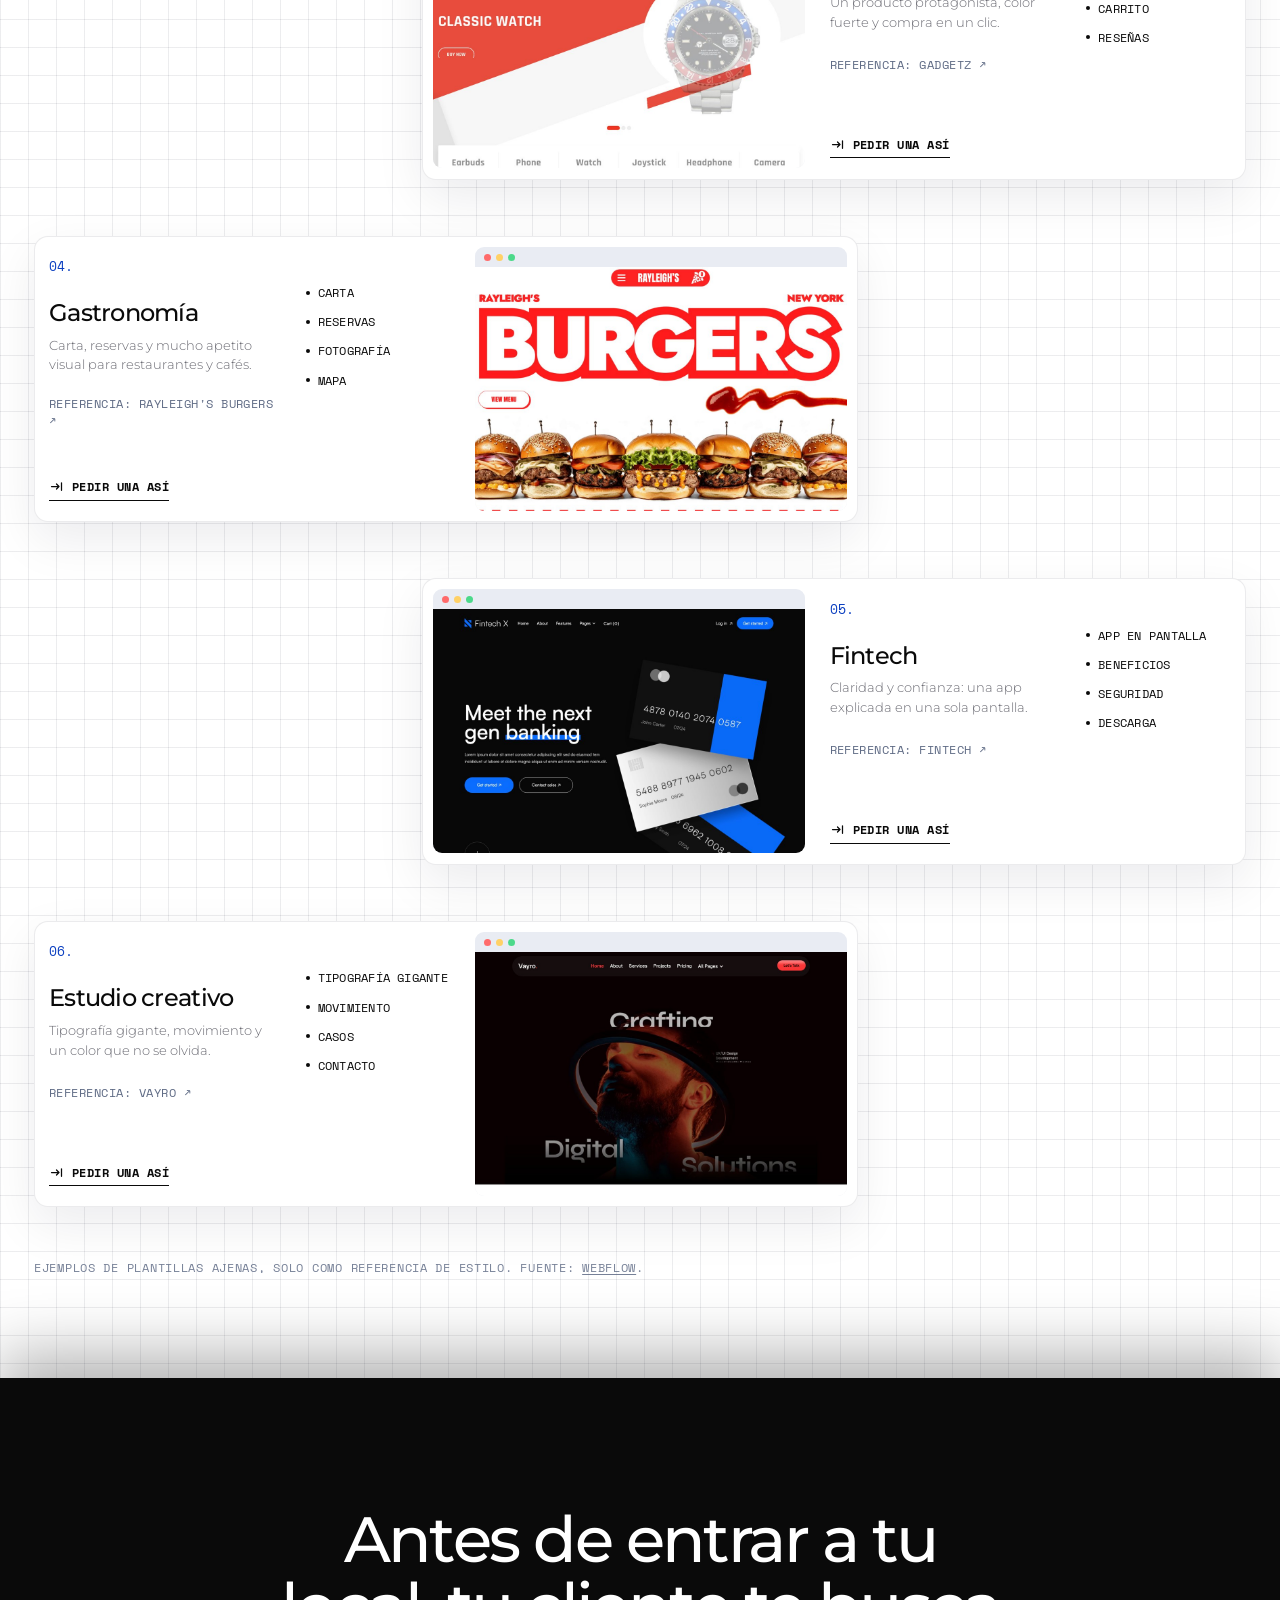
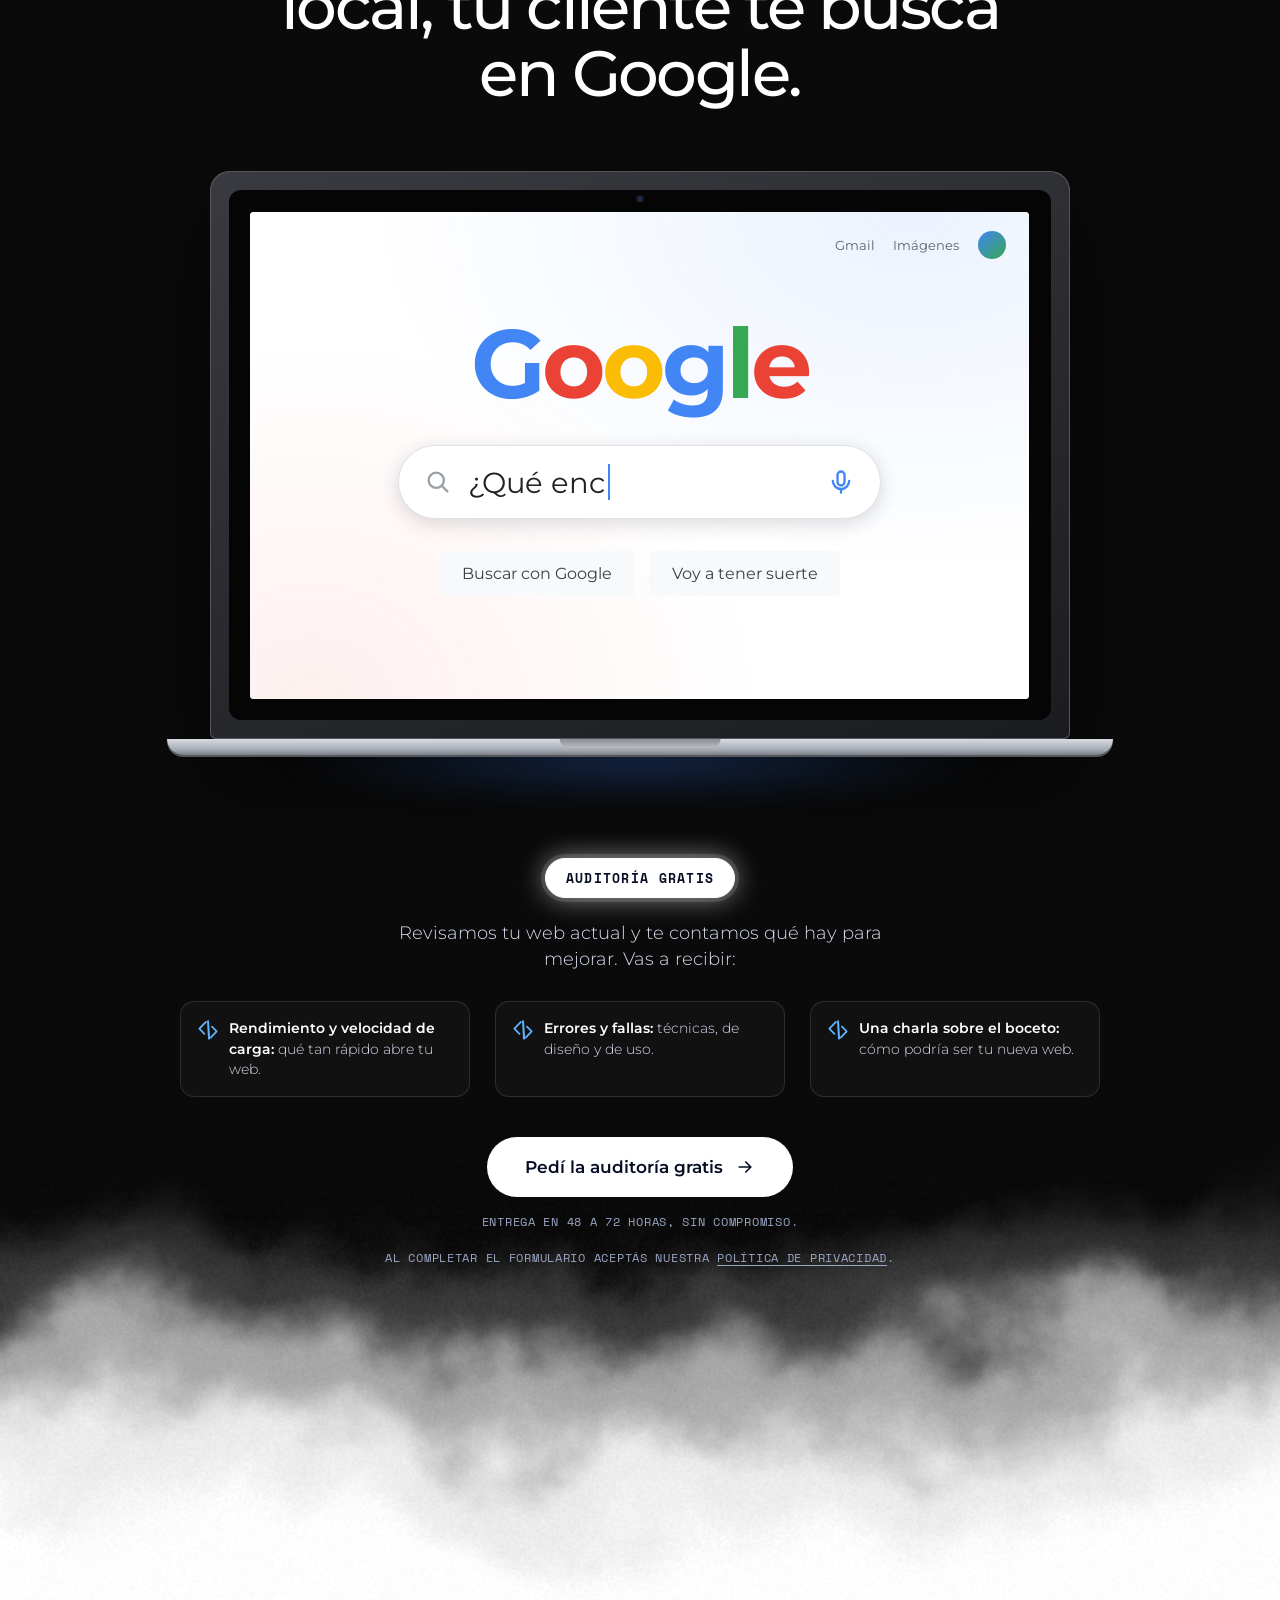
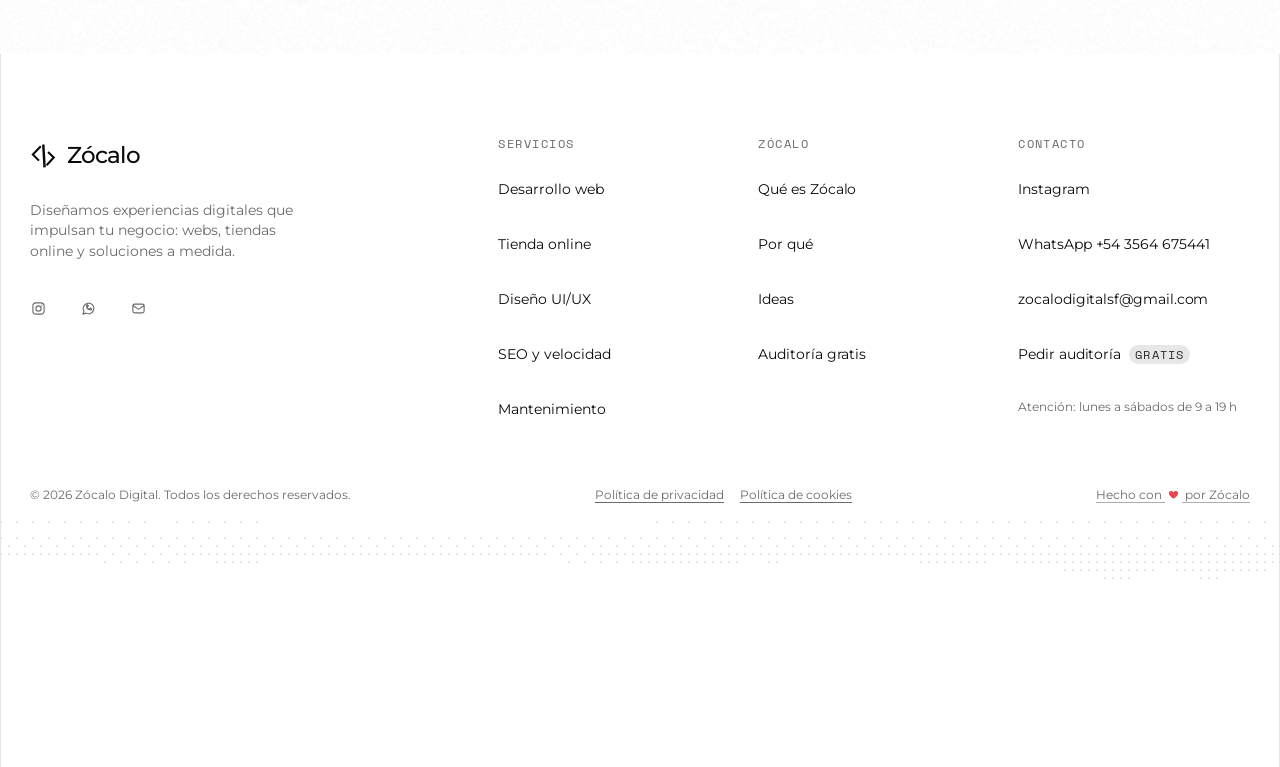
==== commit 17d81c58: "Pantalla de carga: fondo azul de la silueta y barra, porcentaje y frase en blanco Co-Authored-By: Cl" ====
--- a/index.html
+++ b/index.html
@@ -27,7 +27,7 @@
 <link rel="preconnect" href="https://fonts.gstatic.com" crossorigin>
 <script>document.documentElement.classList.add("cargando")</script>
 <link href="https://fonts.googleapis.com/css2?family=DM+Serif+Display&family=Montserrat:wght@300;400;500;600;800&family=Space+Mono:wght@400;700&display=swap" rel="stylesheet">
-<link rel="stylesheet" href="styles.css?v=62">
+<link rel="stylesheet" href="styles.css?v=63">
 <link rel="stylesheet" href="footer.css?v=4">
 </head>
 <body>
--- a/styles.css
+++ b/styles.css
@@ -528,7 +528,7 @@
 /* ---------- Pantalla de carga ---------- */
 html.cargando, html.cargando body { overflow: hidden; }
 .loader {
-  position: fixed; inset: 0; z-index: 9999; background: var(--noche); color: #fff;
+  position: fixed; inset: 0; z-index: 9999; background: #0b3fc0; color: #fff;
   display: flex; align-items: center; justify-content: center; flex-direction: column;
   transition: transform .9s cubic-bezier(.76, 0, .24, 1);
 }
@@ -543,18 +543,18 @@
 @keyframes ld-draw { to { stroke-dashoffset: 0; } }
 @keyframes ld-rise { to { clip-path: inset(0 0 0 0); } }
 .loader__frase {
-  margin: 0; font: 500 clamp(15px, 2.4vw, 22px)/1.4 var(--sans); letter-spacing: .01em; color: #dfe9f5;
+  margin: 0; font: 500 clamp(15px, 2.4vw, 22px)/1.4 var(--sans); letter-spacing: .01em; color: #fff;
   max-width: 22em;
 }
 .loader__frase span {
   display: inline-block; opacity: 0; transform: translateY(14px); filter: blur(6px);
   animation: ld-word .7s cubic-bezier(.22, 1, .36, 1) forwards; animation-delay: calc(1.5s + var(--i) * .13s);
 }
-.loader__frase .ld-w { color: var(--hielo); font-weight: 700; }
+.loader__frase .ld-w { color: #fff; font-weight: 700; }
 @keyframes ld-word { to { opacity: 1; transform: none; filter: none; } }
-.loader__bar { position: absolute; left: 0; right: 0; bottom: 0; height: 3px; background: rgba(255,255,255,.08); }
-.loader__bar i { position: absolute; inset: 0; background: linear-gradient(90deg, var(--azul-2), var(--celeste), var(--hielo)); transform: scaleX(0); transform-origin: left; }
-.loader__pct { position: absolute; right: var(--pad); bottom: 22px; font: 400 12px var(--mono); letter-spacing: .08em; color: var(--gris); }
+.loader__bar { position: absolute; left: 0; right: 0; bottom: 0; height: 3px; background: rgba(255,255,255,.18); }
+.loader__bar i { position: absolute; inset: 0; background: #fff; transform: scaleX(0); transform-origin: left; }
+.loader__pct { position: absolute; right: var(--pad); bottom: 22px; font: 400 12px var(--mono); letter-spacing: .08em; color: #fff; }
 .loader__pct::after { content: " %"; }
 @media (prefers-reduced-motion: reduce) {
   .loader, .loader.is-out { transition: opacity .2s ease; }
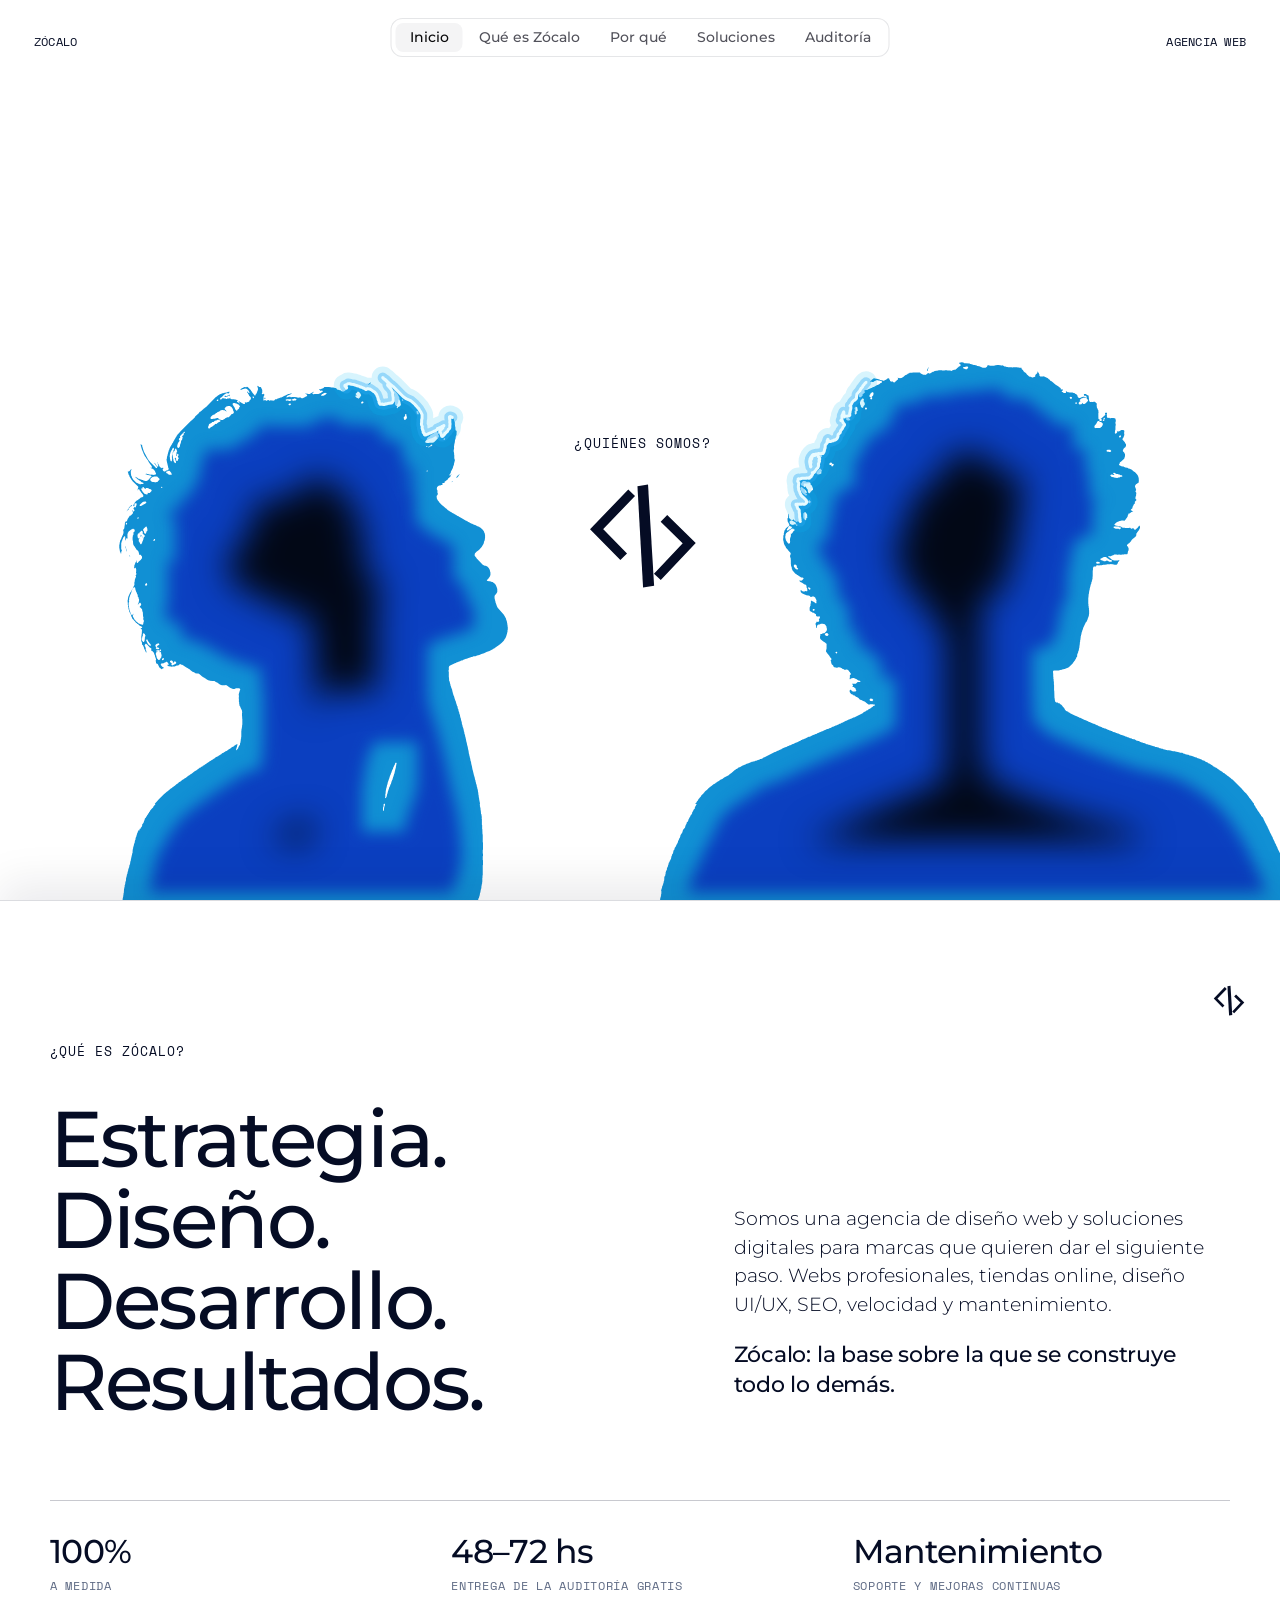
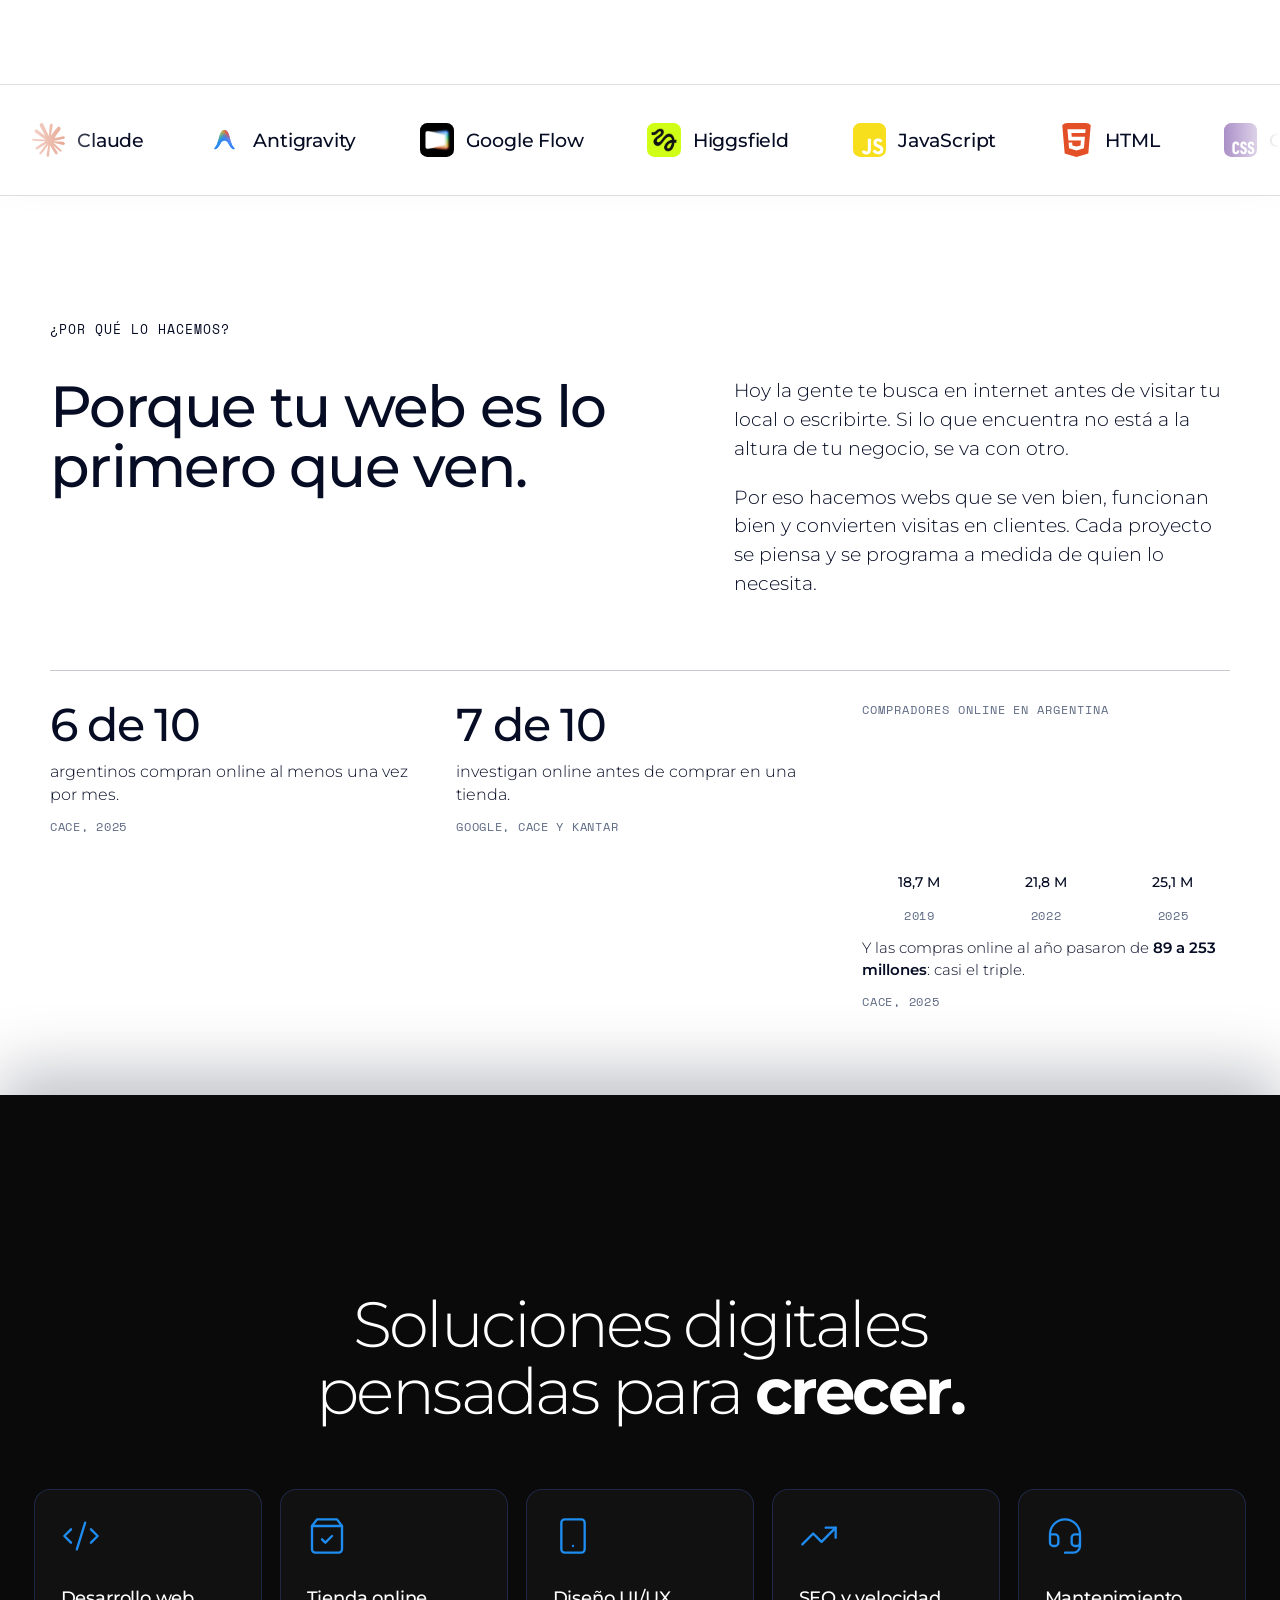
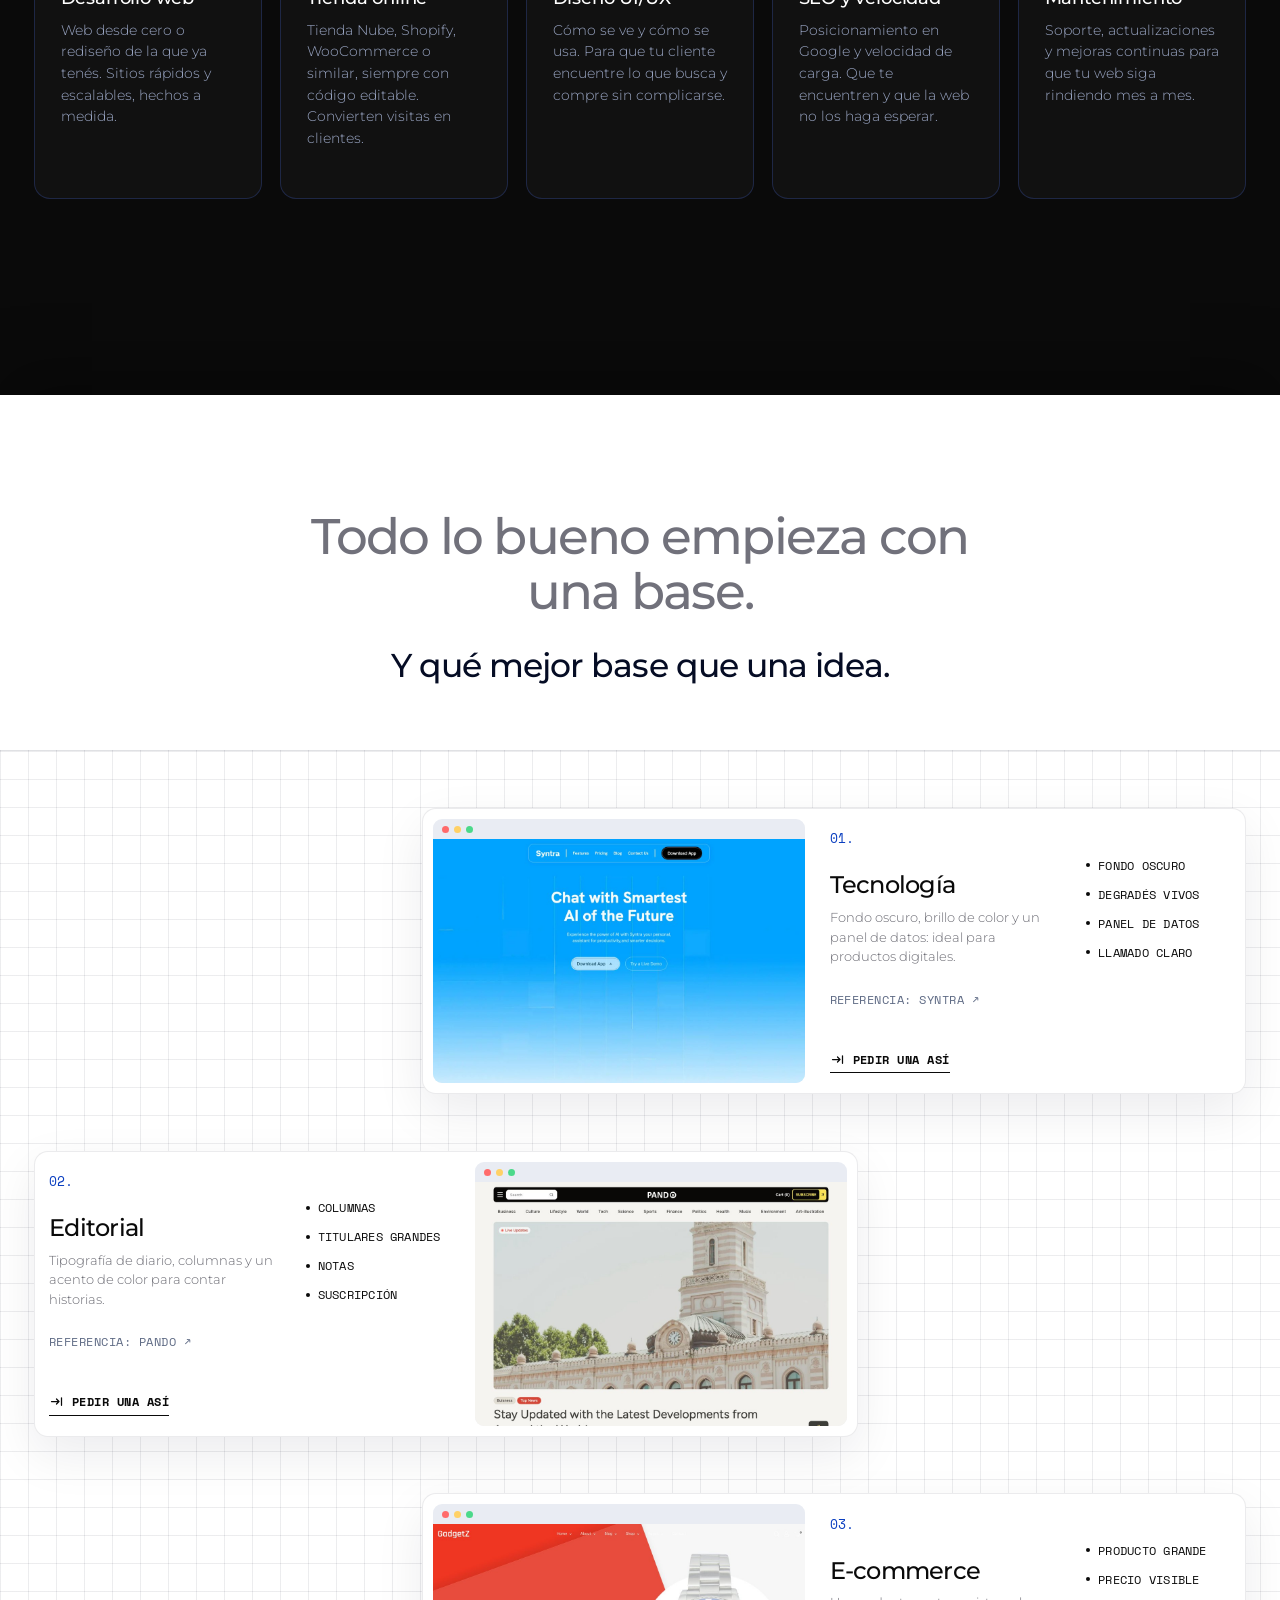
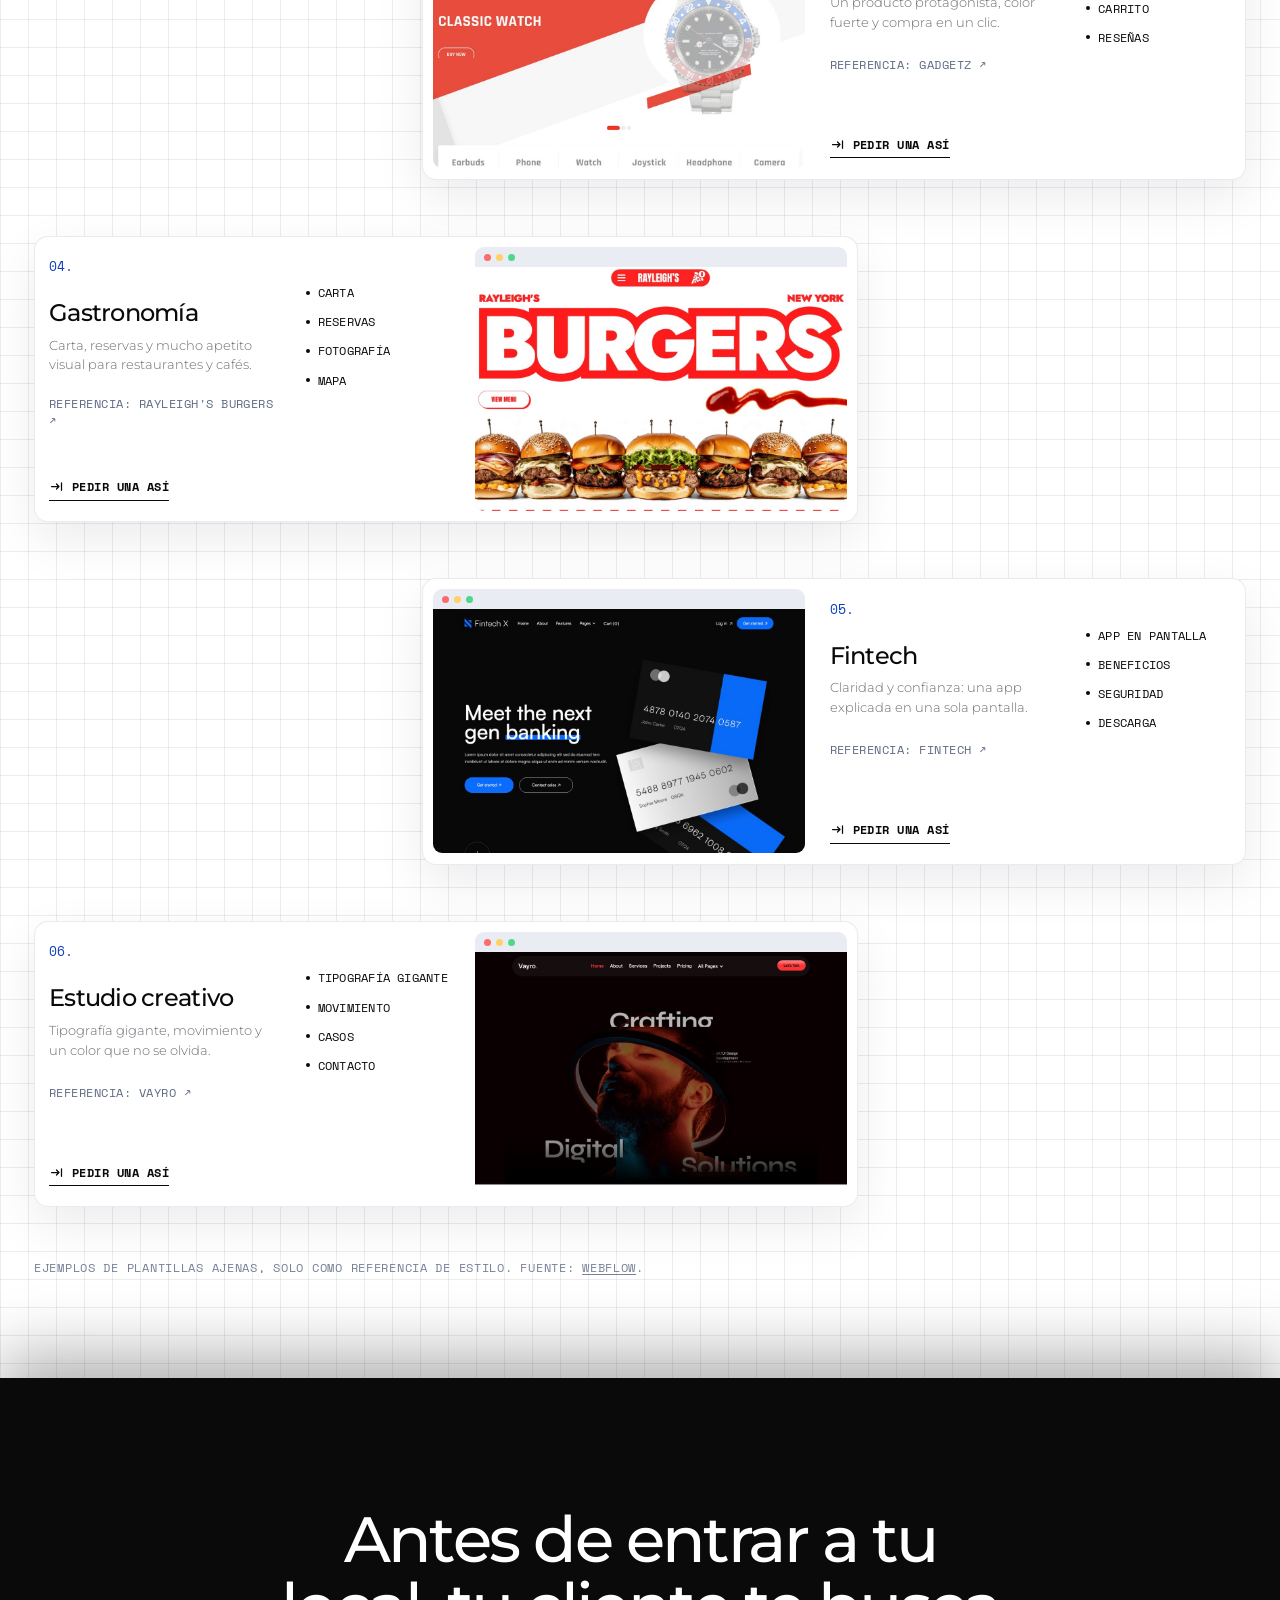
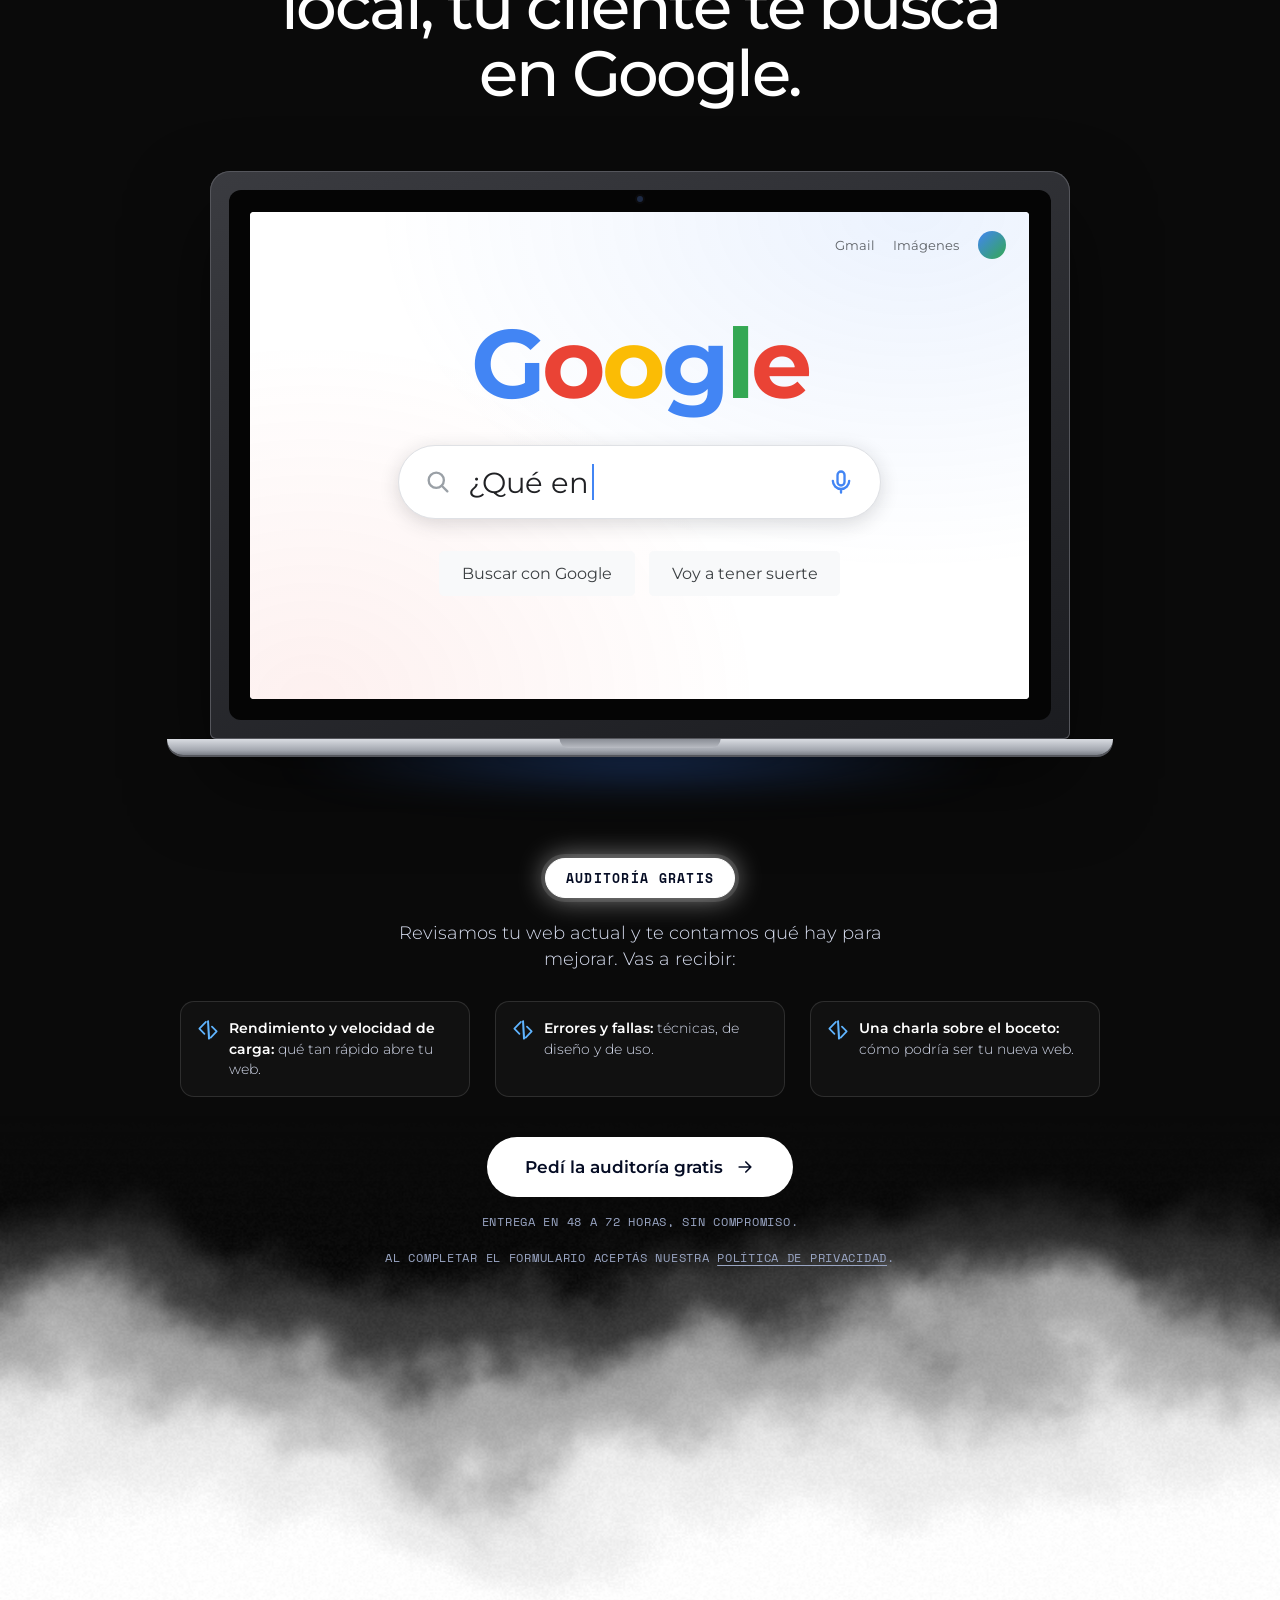
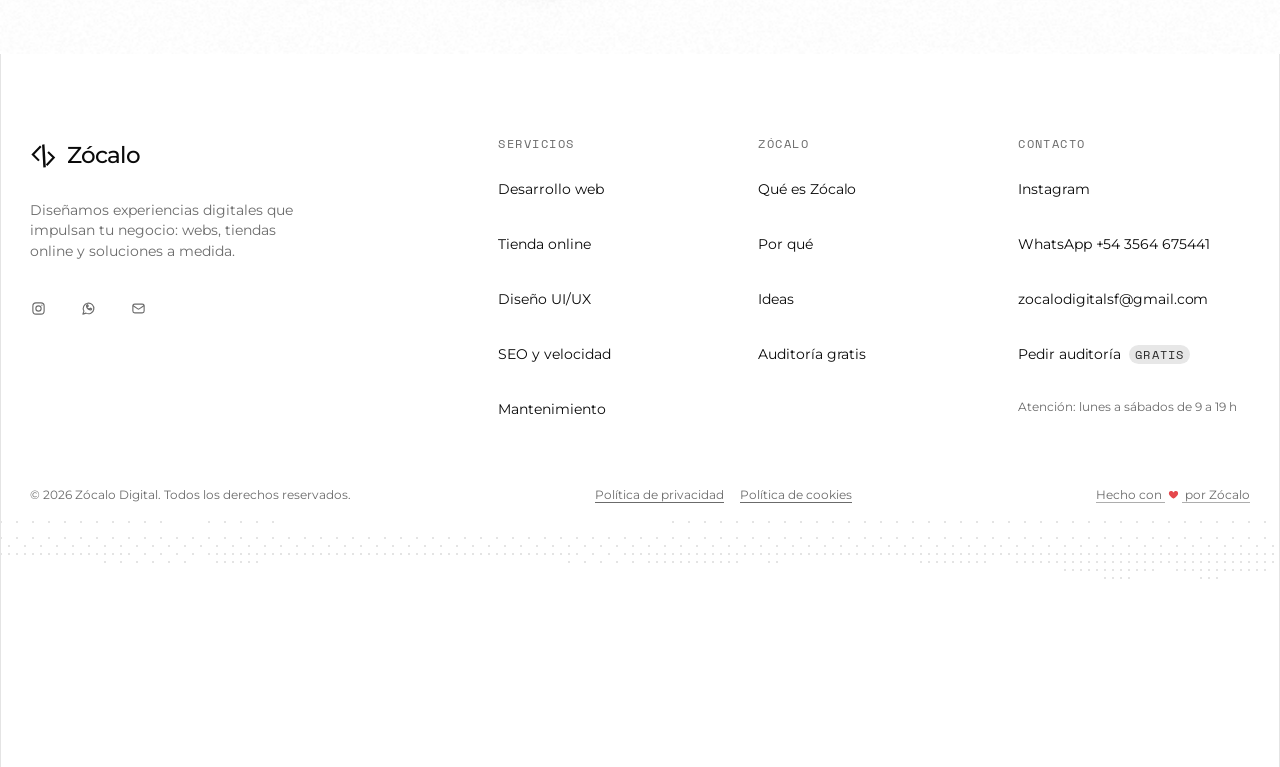
==== commit 0cc4bf1f: "Optimización: destello en capa aparte (no repinta filtros), loader sin bloqueo y solo transform/opac" ====
--- a/index.html
+++ b/index.html
@@ -26,30 +26,90 @@
 <link rel="preconnect" href="https://fonts.googleapis.com">
 <link rel="preconnect" href="https://fonts.gstatic.com" crossorigin>
 <script>document.documentElement.classList.add("cargando")</script>
-<link href="https://fonts.googleapis.com/css2?family=DM+Serif+Display&family=Montserrat:wght@300;400;500;600;800&family=Space+Mono:wght@400;700&display=swap" rel="stylesheet">
-<link rel="stylesheet" href="styles.css?v=63">
+<style id="loader-css">
+html.cargando, html.cargando body { overflow: hidden; }
+.loader { position: fixed; inset: 0; z-index: 9999; background: #0b3fc0; color: #fff; display: flex; align-items: center; justify-content: center; flex-direction: column; will-change: transform; transition: transform .9s cubic-bezier(.76,0,.24,1); }
+.loader.is-out { transform: translateY(-100%); }
+.loader.is-out .loader__in { opacity: 0; transform: translateY(-24px); transition: opacity .5s ease, transform .9s cubic-bezier(.76,0,.24,1); }
+.loader__in { display: flex; flex-direction: column; align-items: center; gap: clamp(22px,4vh,38px); padding: 0 24px; text-align: center; }
+.loader__logo { position: relative; width: clamp(84px,16vw,132px); aspect-ratio: 1258/1231; }
+.loader__logo svg { position: absolute; inset: 0; width: 100%; height: 100%; overflow: visible; opacity: 0; will-change: transform, opacity; }
+.lg--1 { animation: ld-l .8s cubic-bezier(.22,1,.36,1) .15s forwards; }
+.lg--2 { animation: ld-r .8s cubic-bezier(.22,1,.36,1) .4s forwards; }
+.lg--b { transform-origin: 50% 100%; animation: ld-up .9s cubic-bezier(.22,1,.36,1) .75s forwards; }
+@keyframes ld-l { from { transform: translateX(-34px); } to { opacity: 1; transform: none; } }
+@keyframes ld-r { from { transform: translateX(34px); } to { opacity: 1; transform: none; } }
+@keyframes ld-up { from { transform: scaleY(.04); } to { opacity: 1; transform: none; } }
+.loader__frase { margin: 0; font: 500 clamp(15px,2.4vw,22px)/1.4 "Montserrat", system-ui, sans-serif; letter-spacing: .01em; color: #fff; max-width: 22em; }
+.loader__frase span { display: inline-block; opacity: 0; transform: translateY(12px); animation: ld-word .6s cubic-bezier(.22,1,.36,1) forwards; animation-delay: calc(1.4s + var(--i) * .12s); }
+.loader__frase .ld-w { font-weight: 700; }
+@keyframes ld-word { to { opacity: 1; transform: none; } }
+.loader__bar { position: absolute; left: 0; right: 0; bottom: 0; height: 3px; background: rgba(255,255,255,.18); }
+.loader__bar i { position: absolute; inset: 0; background: #fff; transform: scaleX(0); transform-origin: left; will-change: transform; }
+.loader__pct { position: absolute; right: clamp(16px,3.2vw,34px); bottom: 22px; font: 400 12px "Space Mono", ui-monospace, Menlo, monospace; letter-spacing: .08em; color: #fff; }
+.loader__pct::after { content: " %"; }
+@media (prefers-reduced-motion: reduce) {
+  .loader, .loader.is-out { transition: opacity .2s ease; }
+  .loader.is-out { transform: none; opacity: 0; }
+  .loader__logo svg, .loader__frase span { animation-duration: .01s; animation-delay: 0s; }
+}
+</style>
+<link rel="preload" as="style" href="https://fonts.googleapis.com/css2?family=DM+Serif+Display&family=Montserrat:wght@300;400;500;600;800&family=Space+Mono:wght@400;700&display=swap" onload="this.onload=null;this.rel='stylesheet'">
+<noscript><link rel="stylesheet" href="https://fonts.googleapis.com/css2?family=DM+Serif+Display&family=Montserrat:wght@300;400;500;600;800&family=Space+Mono:wght@400;700&display=swap"></noscript>
+<link rel="stylesheet" href="styles.css?v=64">
 <link rel="stylesheet" href="footer.css?v=4">
 </head>
 <body>
 <a class="skip" href="#contenido">Saltar al contenido</a>
 
-<!-- Pantalla de carga: el isotipo se dibuja, sube la base y aparece la frase -->
+<!-- Pantalla de carga: el isotipo entra, sube la base y aparece la frase (solo transform/opacity: corre en el compositor) -->
 <div class="loader" id="loader" role="status" aria-live="polite" aria-label="Cargando Zócalo">
   <div class="loader__in">
-    <svg class="loader__logo" viewBox="0 0 1258 1231" aria-hidden="true">
-      <g transform="translate(60 60)">
-        <g fill="none" stroke="#fff" stroke-width="100">
-          <path class="ld-s ld-s1" pathLength="1" d="M450 90 L75 480 L365 775"/>
-          <path class="ld-s ld-s2" pathLength="1" d="M795 365 L1065 630 L725 990"/>
-        </g>
-        <polygon class="ld-base" points="512,22 625,2 690,1085 572,1105" fill="#fff"/>
-      </g>
-    </svg>
+    <div class="loader__logo" aria-hidden="true">
+      <svg class="lg lg--1" viewBox="0 0 1258 1231"><g transform="translate(60 60)"><path d="M450 90 L75 480 L365 775" fill="none" stroke="#fff" stroke-width="100"/></g></svg>
+      <svg class="lg lg--2" viewBox="0 0 1258 1231"><g transform="translate(60 60)"><path d="M795 365 L1065 630 L725 990" fill="none" stroke="#fff" stroke-width="100"/></g></svg>
+      <svg class="lg lg--b" viewBox="0 0 1258 1231"><g transform="translate(60 60)"><polygon points="512,22 625,2 690,1085 572,1105" fill="#fff"/></g></svg>
+    </div>
     <p class="loader__frase" aria-hidden="true"><span style="--i:0">Todo</span> <span style="--i:1">lo</span> <span style="--i:2">bueno</span> <span style="--i:3">comienza</span> <span style="--i:4">con</span> <span style="--i:5">una</span> <span class="ld-w" style="--i:6">base.</span></p>
   </div>
   <div class="loader__bar" aria-hidden="true"><i></i></div>
   <span class="loader__pct" aria-hidden="true">0</span>
 </div>
+<script>
+(() => {
+  const root = document.documentElement, el = document.getElementById('loader');
+  if (!el) { root.classList.remove('cargando'); return; }
+  const bar = el.querySelector('.loader__bar i'), pct = el.querySelector('.loader__pct');
+  const reduce = matchMedia('(prefers-reduced-motion: reduce)').matches;
+  const MIN = reduce ? 500 : 2900, MAX = 8000;
+  let t0 = 0, loaded = document.readyState === 'complete', done = false, shown = 0;
+  addEventListener('load', () => { loaded = true; });
+  const salir = () => {
+    if (done) return; done = true;
+    bar.style.transform = 'scaleX(1)'; pct.textContent = '100';
+    el.classList.add('is-out');
+    setTimeout(() => {
+      root.classList.remove('cargando'); el.remove();
+      document.dispatchEvent(new Event('zocalo:listo'));
+    }, reduce ? 200 : 950);
+  };
+  const tick = (now) => {
+    if (done) return;
+    if (!t0) t0 = now;                       // el reloj arranca con el primer cuadro pintado
+    const t = now - t0;
+    let target = Math.min(1, t / MIN);       // no pasa de 90 % hasta que la página cargó
+    if (!loaded) target = Math.min(target, 0.9);
+    shown += (target - shown) * 0.12;
+    if (target >= 1 && shown > 0.995) shown = 1;
+    bar.style.transform = 'scaleX(' + shown.toFixed(3) + ')';
+    pct.textContent = Math.round(shown * 100);
+    if (loaded && t >= MIN && shown >= 1) return salir();
+    requestAnimationFrame(tick);
+  };
+  requestAnimationFrame(tick);
+  setTimeout(salir, MAX);                    // salida garantizada (pestaña en segundo plano o cuadros lentos)
+})();
+</script>
 
 <!-- Siluetas trazadas de la foto de referencia (1947×808). Izquierda y derecha -->
 <svg width="0" height="0" style="position:absolute" aria-hidden="true" focusable="false">
@@ -84,26 +144,30 @@
     <canvas class="lluvia" id="lluvia" aria-hidden="true"></canvas>
 
     <div class="scene" aria-hidden="true">
-    <svg class="fig fig--l" viewBox="0 0 1947 808" preserveAspectRatio="xMidYMax slice" aria-hidden="true">
+    <svg class="fig fig--base fig--l" viewBox="0 0 1947 808" preserveAspectRatio="xMidYMax slice" aria-hidden="true">
       <use href="#pL" fill="#1190d4"/>
       <use href="#pL" fill="#0b3fc0" filter="url(#capa-azul)"/>
       <use href="#pL" fill="#020816" filter="url(#capa-negra)"/>
+    </svg>
+    <svg class="fig fig--trail" viewBox="0 0 1947 808" preserveAspectRatio="xMidYMax slice" aria-hidden="true">
       <g class="trail" fill="none" stroke-linecap="round" stroke-linejoin="round">
         <path pathLength="100" d="M753.8 227.5 L751.8 226.5 L751.2 226.5 L750.5 227.0 L750.8 230.0 L751.0 230.2 L751.0 232.5 L750.8 233.0 L751.0 233.2 L751.0 234.0 L751.2 234.2 L751.2 236.2 L751.0 236.5 L751.0 239.2 L750.8 239.5 L750.8 240.2 L750.0 241.2 L749.5 241.2 L749.2 241.5 L749.2 242.0 L748.5 243.0 L748.2 243.8 L747.8 244.2 L747.0 244.5 L746.8 244.8 L746.8 245.2 L746.0 246.0 L745.5 245.8 L745.0 246.2 L745.0 247.2 L742.8 249.5 L742.2 249.8 L741.8 249.8 L741.5 249.5 L741.0 247.5 L740.2 246.0 L740.2 245.0 L739.2 244.2 L739.2 243.2 L740.2 242.0 L741.2 241.5 L742.2 240.5 L742.2 240.2 L742.8 239.8 L742.8 239.2 L743.2 238.2 L744.0 237.2 L744.0 236.8 L742.5 238.0 L741.5 238.2 L740.5 239.2 L739.5 239.5 L739.2 239.8 L738.8 239.5 L737.5 240.5 L736.5 240.5 L736.0 241.8 L734.5 243.0 L733.5 243.5 L733.0 243.5 L732.2 244.0 L731.8 244.0 L728.2 245.8 L727.5 245.8 L725.5 246.8 L725.0 247.2 L724.5 247.2 L722.5 248.2 L722.0 248.2 L721.2 247.5 L721.2 246.2 L720.5 246.0 L719.8 245.0 L719.8 243.2 L719.2 242.5 L719.2 241.8 L718.5 240.0 L718.8 238.2 L717.8 236.2 L717.8 234.0 L718.0 233.8 L718.0 230.2 L718.2 230.0 L718.2 229.2 L718.5 229.0 L718.5 224.2 L716.8 220.8 L715.8 219.5 L714.8 217.5 L712.5 215.0 L712.5 214.8 L710.5 212.8 L710.5 212.5 L705.5 208.2 L702.2 206.5 L701.8 206.5 L699.2 205.2 L697.8 204.0 L697.5 204.0 L696.2 202.8 L696.0 202.8 L684.5 191.2 L684.2 191.2 L682.5 189.5 L682.2 189.5 L681.2 188.5 L681.0 188.5 L675.5 183.2 L673.8 182.2 L673.2 181.8 L673.2 181.5 L673.0 181.5 L672.5 181.0 L672.5 181.2 L673.0 181.8 L673.2 181.8 L675.5 184.0 L675.8 184.0 L678.0 186.5 L678.8 188.0 L678.8 188.8 L678.2 189.2 L678.2 190.0 L678.8 190.5 L678.8 190.8 L681.5 193.5 L681.5 193.8 L682.5 194.8 L683.0 196.0 L683.5 196.5 L683.5 197.0 L684.2 198.5 L684.2 201.5 L684.5 201.8 L684.5 203.5 L684.8 203.8 L684.8 208.2 L683.5 210.2 L683.0 210.5 L681.5 210.5 L681.2 210.8 L680.5 210.8 L680.2 211.0 L679.2 211.0 L679.0 211.2 L678.2 211.2 L678.0 211.5 L677.2 211.5 L677.0 211.8 L675.8 211.8 L675.5 211.5 L674.5 212.5 L673.2 212.5 L672.5 211.8 L671.5 211.8 L671.2 212.0 L669.5 212.0 L668.8 211.2 L668.5 210.2 L668.2 210.0 L668.2 208.2 L667.2 206.5 L667.0 205.0 L666.8 204.8 L666.5 203.5 L665.8 202.2 L665.5 201.0 L663.0 197.8 L661.5 197.0 L659.2 195.2 L658.5 195.0 L657.8 194.2 L656.0 194.2 L655.8 194.0 L654.5 193.8 L653.5 194.8 L652.8 194.8 L651.8 194.0 L650.2 193.2 L649.8 193.2 L648.0 192.2 L647.5 192.2 L647.2 192.0 L646.0 191.8 L645.2 191.2 L642.5 190.5 L641.8 190.0 L641.0 190.0 L638.8 189.0 L635.8 188.8 L635.5 188.5 L634.8 188.5 L634.5 188.2 L633.2 188.2 L633.0 188.0 L631.8 188.0 L630.8 188.8 L628.2 190.0 L628.2 190.8 L629.0 191.5 L629.8 191.8 L630.2 192.5 L630.2 193.0 L630.0 193.2 L630.0 194.2 L628.5 196.2 L626.8 197.2 L625.5 197.2 L624.8 196.8 L624.2 196.8 L623.8 196.2 L622.8 195.8 L622.2 195.8 L620.5 195.0 L619.8 195.0 L619.2 194.8 L618.2 193.8 L618.2 193.5 L617.2 193.2 L617.0 193.0 L616.2 193.0 L616.0 192.8 L615.2 192.8 L615.0 192.5 L612.2 192.5 L612.0 192.2 L610.5 192.2 L610.2 192.0 L609.0 192.0 L608.8 191.8 L605.0 191.8 L604.8 192.0 L604.2 192.0 L603.2 193.0 L601.2 194.0 L600.8 194.0 L599.8 194.5 L598.5 194.5 L597.8 195.0 L597.8 195.2 L599.2 195.8 L599.5 196.2 L600.0 196.5 L601.0 196.0 L601.5 196.0 L602.5 196.8 L602.5 197.0 L601.8 197.8 L601.0 198.0 L600.0 199.0 L597.2 200.2 L592.8 200.0 L591.8 200.5 L591.0 200.5 L590.2 199.8 L590.2 199.2 L591.2 198.2 L592.2 197.8 L592.2 197.5 L591.8 197.5 L591.0 198.0 L590.5 198.0 L589.5 198.5 L589.0 199.0 L587.0 200.0 L585.0 200.0 L584.8 199.8 L581.5 199.5 L582.8 200.5 L583.2 200.5 L584.0 201.2 L584.0 202.0 L583.0 203.0 L582.0 203.2 L581.2 204.0 L578.8 205.2 L578.2 205.0 L577.5 205.0 L576.5 204.2 L574.2 204.2 L574.0 204.5 L573.2 204.5 L573.0 204.2 L572.2 204.2 L572.0 204.0 L571.0 204.0 L570.0 203.5 L566.0 203.5 L565.8 203.8 L565.0 203.8 L564.2 203.2 L562.5 203.2 L562.2 203.5 L561.8 203.5 L561.5 203.8 L560.5 203.8 L560.2 204.0 L559.5 204.0 L559.2 203.8 L559.8 203.2 L560.0 203.2 L561.2 201.8 L563.0 201.2 L563.2 201.0 L563.8 201.0 L564.8 200.5 L565.2 200.0 L566.0 199.8 L566.5 199.2 L566.2 199.2 L566.0 199.5 L564.8 199.5 L563.0 200.2 L562.0 200.2 L558.0 202.2 L556.8 202.5 L556.2 203.0 L553.8 204.2 L553.0 204.2 L551.0 205.2 L549.5 205.5 L548.5 206.2 L546.8 206.2 L545.5 207.8 L544.8 207.8 L544.5 208.0 L544.0 208.0 L543.8 207.8 L542.2 207.8 L542.0 207.5 L541.2 207.5 L541.0 207.8 L539.8 208.0 L538.8 207.2 L538.0 207.2 L537.0 208.0 L536.2 208.0 L534.8 207.0 L533.5 207.8 L533.0 207.8 L532.8 207.5 L532.8 206.5 L533.0 206.2 L533.0 203.2 L534.2 201.0 L532.8 199.8 L532.5 199.8 L531.8 200.5 L531.5 200.5 L531.0 200.0 L531.0 199.5 L531.5 198.5 L531.5 195.5 L530.0 192.2 L529.5 191.8 L529.0 192.0 L528.0 192.0 L527.0 191.0 L525.8 190.5 L525.8 191.2 L526.0 191.5 L526.0 192.0 L526.2 192.2 L526.2 193.2 L526.5 193.5 L526.5 195.2 L526.2 195.5 L526.2 196.0 L525.5 197.5 L525.0 199.2 L524.5 199.8 L524.2 199.8 L523.5 201.5 L523.0 202.0 L519.8 198.2 L519.5 197.5 L518.8 196.8 L518.0 195.5 L514.5 192.0 L513.5 191.5 L512.8 192.2 L510.2 192.0 L509.2 192.8 L507.5 193.5 L507.0 194.0 L506.0 194.5 L505.8 195.0 L506.0 195.2 L506.5 195.2 L506.8 195.0 L507.2 195.0 L509.0 194.2 L510.2 194.2 L511.0 193.8 L512.0 193.8 L512.2 194.0 L513.2 194.0 L515.2 195.8 L516.5 198.0 L516.5 199.0 L516.2 199.2 L515.8 199.0 L514.5 197.8 L514.5 197.5 L513.8 197.2 L513.5 197.8 L514.8 199.2 L515.0 200.0 L515.5 200.5 L516.2 202.0 L518.0 203.8 L518.0 204.2 L518.2 204.5 L518.2 206.0 L518.0 206.5 L517.0 207.2 L516.2 208.8 L515.0 209.5 L514.5 209.5 L513.5 210.0 L512.0 210.0 L511.8 209.8 L511.0 209.8 L511.2 210.0 L511.2 210.8 L511.5 211.0 L511.0 211.8 L509.5 211.8 L509.0 211.2 L507.8 210.8 L507.2 210.2 L505.2 209.2 L504.8 208.8 L503.8 208.5 L504.2 209.5 L505.2 210.5 L505.2 211.0 L505.0 211.2 L503.5 210.0 L502.8 209.8 L501.8 208.8 L502.0 208.2 L503.0 208.0 L502.8 207.5 L501.8 207.2 L500.2 206.5 L499.0 206.5 L498.8 206.2 L495.5 206.2 L495.2 206.0 L494.8 206.0 L493.8 204.8 L494.0 204.5 L494.0 204.0 L493.8 203.8 L493.8 204.8 L492.8 205.5 L490.5 205.5 L490.2 205.8 L489.0 205.8 L488.8 205.5 L486.8 205.5 L486.2 205.0 L485.5 205.0 L485.2 205.2 L484.8 205.2 L483.8 206.2 L483.2 206.5 L482.5 206.5 L482.2 206.2 L482.2 205.2 L483.2 204.2 L484.0 204.0 L484.0 203.8 L486.8 201.0 L489.5 199.2 L491.5 199.2 L491.8 199.5 L492.2 199.5 L492.8 198.5 L493.2 198.0 L493.2 197.5 L492.0 197.5 L491.8 197.8 L491.0 197.8 L490.0 198.2 L487.5 198.5 L486.8 199.0 L485.0 199.2 L483.0 200.2 L481.8 200.5 L480.8 201.2 L480.0 201.5 L477.5 203.5 L477.2 203.5 L465.8 215.2 L464.8 215.8 L463.5 217.2 L463.2 217.2 L462.2 218.2 L462.0 218.2 L459.5 220.5 L458.5 221.0 L457.5 222.0 L457.5 222.2 L453.0 226.5 L452.5 227.5 L448.8 231.0 L448.5 231.0 L443.5 236.0 L443.5 236.2 L434.8 244.8 L434.8 245.0 L432.2 247.8 L432.2 248.0 L431.2 249.2 L431.0 250.0 L430.0 251.2 L429.5 252.5 L429.0 253.0 L428.5 254.2 L428.0 254.8 L428.0 255.2 L427.5 255.8 L427.0 257.0 L426.5 257.5 L425.5 259.5 L424.5 260.8 L423.0 263.8 L422.5 265.5 L422.0 266.2 L422.0 267.0 L421.5 268.0 L421.5 268.8 L421.2 269.0 L421.2 269.8 L420.8 270.8 L420.5 272.5 L420.0 273.5 L420.0 275.5 L419.5 276.2 L419.8 279.0 L420.0 279.2 L420.0 280.0 L420.2 280.2 L420.2 281.0 L420.5 281.2 L420.5 282.2 L420.8 282.5 L420.8 283.2 L421.0 283.5 L421.0 284.2 L421.2 284.5 L421.5 286.5 L422.0 287.2 L422.0 288.0 L421.0 289.2 L420.5 289.2 L420.2 289.5 L419.2 289.5 L417.8 290.8 L416.8 290.8 L416.2 290.5 L415.5 289.8 L415.0 288.8 L415.0 288.2 L415.8 287.2 L415.8 286.8 L415.5 286.5 L414.8 286.5 L414.0 287.0 L412.8 286.0 L412.0 285.8 L411.5 285.2 L411.0 284.0 L410.5 283.5 L410.2 283.0 L410.2 282.2 L409.5 281.5 L409.2 281.0 L409.2 280.2 L409.0 280.0 L408.8 280.0 L408.8 280.8 L409.2 281.2 L409.5 283.2 L409.8 283.5 L409.8 284.8 L409.2 285.2 L407.8 284.0 L407.5 283.2 L407.0 282.8 L406.5 281.8 L405.2 280.5 L405.2 281.2 L406.0 282.0 L406.0 282.2 L408.5 285.5 L408.5 286.5 L408.0 287.0 L407.8 286.8 L407.2 286.8 L406.5 286.0 L406.5 285.8 L400.0 279.5 L400.0 279.2 L399.0 278.2 L398.5 277.2 L397.8 276.5 L392.8 267.0 L392.8 266.5 L392.5 266.2 L392.5 265.8 L391.8 264.0 L391.8 263.2 L391.5 263.0 L391.5 262.2 L391.2 262.0 L391.0 260.0 L389.5 258.8 L389.2 258.8 L389.2 260.0 L389.5 260.2 L389.5 261.2 L390.0 262.2 L390.0 263.0 L390.2 263.2 L390.8 265.2 L391.2 266.0 L391.2 266.5 L392.2 268.2 L392.2 268.8 L394.2 272.8 L395.2 274.0 L395.8 275.2 L397.8 278.0 L398.8 280.0 L399.5 280.8 L400.0 281.8 L401.8 284.0 L402.5 285.5 L402.5 286.2 L402.2 286.5 L399.8 286.0 L401.0 286.5 L401.5 287.0 L403.2 287.5 L404.8 288.8 L404.8 289.0 L406.0 290.2 L406.2 291.2 L407.2 293.0 L407.2 293.8 L406.2 294.5 L404.8 294.5 L404.5 294.8 L404.0 294.8 L403.8 294.5 L402.0 294.5 L401.8 294.2 L400.2 294.5 L400.0 294.2 L399.0 294.2 L398.8 294.0 L396.8 293.8 L396.5 293.5 L395.5 293.5 L395.0 293.8 L395.0 294.0 L395.5 294.2 L396.5 294.2 L397.0 294.8 L398.2 294.8 L399.0 295.2 L401.0 295.5 L402.0 296.2 L401.8 297.0 L400.0 298.5 L399.2 299.8 L399.0 299.8 L397.8 301.0 L396.2 301.8 L394.2 301.8 L393.2 301.2 L392.2 301.2 L391.8 300.8 L390.8 300.8 L389.8 300.0 L388.2 299.8 L387.5 299.2 L386.5 299.2 L385.2 298.2 L382.8 297.0 L382.8 297.2 L386.0 300.2 L386.8 300.5 L387.2 301.0 L389.0 302.0 L390.0 303.0 L391.0 303.5 L391.8 303.5 L392.2 303.8 L392.8 304.5 L392.0 305.5 L389.8 305.5 L389.5 305.8 L388.0 305.8 L387.5 305.2 L387.0 305.2 L386.0 304.8 L385.5 304.2 L384.2 303.8 L380.2 299.8 L380.2 299.5 L379.2 298.2 L378.8 296.5 L378.0 295.2 L378.0 294.0 L377.8 293.8 L377.8 291.8 L377.5 291.5 L377.5 291.0 L377.8 290.8 L378.0 289.5 L378.5 288.8 L378.5 288.2 L378.0 288.2 L377.2 289.0 L377.2 289.2 L375.5 290.8 L374.2 290.8 L374.2 291.5 L374.5 291.8 L375.2 294.5 L376.0 295.5 L376.0 296.2 L378.5 300.5 L379.5 301.5 L379.5 301.8 L386.2 308.2 L386.5 308.8 L386.5 309.5 L386.0 310.2 L386.0 311.8 L385.5 312.2 L385.5 312.8 L385.8 312.8 L386.2 312.2 L386.2 311.8 L386.5 311.5 L387.5 311.5 L388.5 313.5 L389.5 314.5 L390.0 315.5 L391.0 316.5 L391.0 316.8 L392.0 318.0 L392.5 319.5 L391.8 320.5 L391.5 320.5 L391.0 321.0 L389.5 321.2 L387.2 323.2 L387.0 323.2 L385.0 324.8 L384.2 325.0 L382.2 327.2 L381.8 328.8 L380.8 329.8 L380.5 329.8 L380.5 330.5 L381.8 332.0 L381.5 333.0 L380.8 334.0 L380.8 334.5 L382.0 335.8 L382.0 336.5 L381.0 337.5 L380.2 337.5 L379.8 337.0 L379.8 336.5 L379.5 336.2 L379.0 336.5 L379.0 336.8 L380.2 338.2 L380.2 339.2 L380.0 339.8 L378.0 342.0 L377.0 342.5 L376.5 342.5 L376.0 343.0 L376.0 343.5 L373.8 346.5 L373.8 347.5 L373.5 347.8 L373.2 348.8 L372.5 349.2 L371.8 349.2 L371.2 349.8 L371.2 350.2 L370.8 351.0 L370.8 352.0 L370.5 352.2 L370.8 352.8 L370.8 353.5 L370.5 353.8 L370.5 355.0 L370.2 355.2 L370.2 356.8 L370.0 357.0 L370.0 357.8 L368.8 359.0 L368.8 360.0 L369.0 360.2 L369.0 361.0 L369.2 361.2 L369.0 363.2 L368.8 363.5 L368.5 364.8 L367.5 366.5 L367.5 367.0 L367.0 367.8 L366.5 369.5 L365.2 371.8 L365.0 373.2 L364.8 373.5 L364.5 376.2 L364.2 376.5 L364.2 380.5 L364.5 380.8 L364.5 382.0 L364.8 382.2 L364.8 383.8 L365.0 384.0 L365.0 384.5 L365.5 385.2 L365.8 386.5 L366.0 386.8 L366.5 386.8 L366.5 384.8 L367.2 383.8 L367.2 383.0 L366.5 381.5 L366.5 374.2 L366.8 374.0 L367.0 372.8 L367.5 372.0 L367.8 370.5 L368.5 369.5 L368.5 369.0 L369.0 368.0 L370.2 366.5 L370.8 366.5 L371.2 367.0 L371.2 371.0 L371.5 371.5 L371.8 371.2 L372.0 369.8 L372.5 369.0 L374.0 369.2 L374.0 368.2 L373.8 368.0 L373.8 364.0 L374.0 363.8 L374.2 362.5 L374.8 362.0 L375.2 361.0 L377.8 358.8 L378.8 358.2 L379.2 358.2 L380.0 357.8 L380.8 357.8 L381.2 358.2 L381.5 358.2 L382.2 359.0 L382.2 359.8 L382.5 360.0 L382.2 360.2 L382.2 360.8 L381.5 361.5 L380.8 361.8 L380.8 363.2 L381.0 363.5 L380.8 363.8 L380.8 364.8 L380.0 366.0 L380.0 367.5 L379.8 367.8 L379.8 370.5 L380.0 370.8 L380.0 372.0 L380.2 372.2 L380.5 375.8 L381.5 377.8 L382.2 378.5 L382.8 379.8 L383.5 380.5 L384.0 381.8 L384.5 382.2 L384.8 382.2 L386.5 384.2 L387.2 386.0 L387.2 386.8 L387.5 387.0 L387.5 388.2 L387.8 388.5 L388.2 388.2 L389.2 388.2 L390.5 389.8 L390.8 390.2 L390.8 392.2 L389.8 393.5 L389.8 393.8 L387.2 396.2 L387.0 396.2 L385.8 397.8 L385.2 397.8 L384.5 397.0 L384.5 394.8 L384.2 394.8 L384.0 395.2 L384.0 396.0 L383.5 397.0 L383.0 397.5 L383.0 398.0 L382.5 398.8 L382.5 399.2 L381.8 400.8 L381.8 402.2 L381.5 402.5 L381.5 404.2 L381.8 404.5 L381.8 405.2 L382.0 405.5 L381.8 405.0 L381.8 404.2 L382.0 403.8 L382.8 403.2 L383.8 404.2 L383.8 405.0 L384.0 405.2 L384.0 408.0 L383.8 408.2 L383.8 409.2 L384.2 410.0 L384.2 411.2 L383.2 412.5 L383.8 413.2 L383.8 414.2 L383.0 415.5 L383.0 416.0 L382.5 417.0 L382.2 419.8 L381.8 420.8 L382.0 423.2 L381.8 423.5 L381.5 424.5 L380.8 425.5 L380.8 426.0 L379.8 428.0 L381.5 426.2 L382.2 426.2 L382.8 426.8 L382.8 427.5 L383.0 427.8 L383.2 429.5 L383.8 430.5 L383.8 431.2 L384.2 431.8 L384.8 432.8 L385.0 434.0 L385.8 435.0 L385.8 437.0 L386.8 438.2 L386.8 439.0 L387.5 440.8 L387.2 443.0 L387.0 443.2 L386.8 444.5 L386.0 445.8 L386.0 446.8 L388.2 444.2 L388.8 444.2 L389.2 444.8 L389.8 445.8 L389.8 446.8 L389.2 447.8 L388.2 448.8 L388.2 449.5 L388.8 450.0 L389.0 450.0 L390.8 452.0 L391.0 452.5 L391.0 453.5 L391.2 453.8 L391.5 455.2 L391.8 455.5 L392.0 460.0 L392.2 460.2 L392.2 461.0 L392.5 461.2 L392.5 462.5 L392.0 463.5 L392.8 464.5 L392.8 465.0 L393.0 465.2 L393.0 466.2 L392.5 467.2 L392.5 468.2 L392.2 468.5 L392.2 469.2 L392.0 469.8 L391.5 470.2 L391.0 470.2 L389.5 469.5 L389.0 469.5 L387.2 468.5 L386.8 468.5 L386.0 467.8 L384.8 467.0 L383.5 465.8 L383.5 465.5 L382.2 464.2 L380.0 460.0 L380.0 459.2 L380.5 458.5 L380.8 457.2 L380.2 457.5 L380.0 458.2 L379.5 458.8 L378.8 458.8 L377.8 457.5 L377.5 456.2 L377.0 455.5 L377.0 455.0 L376.8 454.8 L376.8 454.2 L376.0 452.5 L376.0 451.2 L375.8 451.0 L375.5 448.2 L375.2 448.0 L375.2 444.2 L375.8 443.2 L375.8 442.8 L375.5 442.5 L375.5 441.2 L375.8 441.0 L375.8 439.0 L376.0 438.8 L376.0 438.0 L376.2 437.8 L376.8 435.8 L378.0 433.2 L378.0 432.8 L378.2 432.5 L379.0 429.8 L379.5 429.0 L379.5 428.5 L379.0 429.0 L377.8 431.5 L377.2 432.0 L375.8 435.0 L375.8 435.5 L375.0 436.5 L374.8 438.0 L374.5 438.2 L374.2 441.0 L374.0 441.2 L374.0 443.8 L374.2 444.0 L374.2 447.0 L374.5 447.2 L374.5 449.0 L374.8 449.2 L374.8 450.0 L375.0 450.2 L375.0 451.8 L375.2 452.0 L376.0 454.8 L378.0 458.8 L378.2 460.2 L379.2 462.0 L379.5 463.0 L381.2 464.5 L381.2 464.8 L383.0 466.5 L383.0 466.8 L384.2 468.0 L384.5 468.0 L385.0 468.5 L385.0 468.8 L386.0 469.2 L388.2 471.2 L390.2 472.2 L391.0 473.0 L391.0 473.5 L390.5 474.0 L389.0 473.8 L390.8 476.0 L390.5 481.2 L390.2 481.5 L390.2 483.0 L390.0 483.2 L390.0 486.0 L390.2 486.2 L390.2 487.2 L390.0 487.5 L390.0 488.2 L389.8 488.8 L390.0 489.0 L390.0 489.5 L390.8 491.2 L390.8 493.2 L392.2 494.5 L392.2 495.0 L393.0 496.5 L393.2 497.8 L393.8 498.5 L393.8 499.0 L394.8 500.8 L394.8 501.2 L395.5 502.5 L396.0 502.5 L396.0 501.5 L395.8 501.2 L395.8 500.5 L395.0 499.0 L395.2 498.5 L395.2 497.2 L394.5 495.5 L394.0 495.0 L394.0 493.8 L395.0 492.2 L395.5 492.2 L396.2 493.0 L396.5 493.0 L400.2 497.0 L400.5 497.0 L401.8 498.0 L401.5 500.5 L402.2 500.5 L402.8 500.8 L404.5 502.5 L404.8 503.5 L405.2 504.2 L405.5 505.5 L406.0 506.2 L406.0 507.2 L406.5 508.0 L406.5 508.8 L407.2 510.2 L407.2 511.2 L406.8 511.8 L406.8 512.8 L407.2 513.5 L407.2 515.0 L409.2 516.0 L411.2 520.0 L413.8 522.2 L414.0 522.2 L414.5 521.5 L415.5 521.0 L416.0 521.0 L416.5 520.8 L416.5 520.5 L414.5 519.2 L413.5 518.2 L412.8 517.0 L412.8 516.2 L413.5 515.5 L416.2 515.0 L416.8 514.5 L417.8 514.2 L418.0 514.0 L418.8 514.0 L419.2 513.5 L420.0 513.5 L420.5 514.0 L420.5 514.2 L420.8 514.2 L421.5 515.0 L421.8 516.0 L422.2 516.5 L422.0 517.0 L420.8 516.8 L420.5 517.0 L420.5 517.8 L422.0 518.5 L424.5 518.8 L425.5 519.2 L426.0 519.2 L426.2 519.0 L429.0 519.0 L431.5 517.8 L433.0 517.8 L433.2 517.5 L433.8 517.5 L434.8 516.2 L435.8 516.0 L436.2 516.5 L437.2 517.0 L437.8 517.0 L439.2 517.8 L439.8 518.2 L440.5 518.5 L442.8 520.2 L445.0 521.2 L445.5 521.8 L446.5 522.2 L448.2 524.0 L448.5 524.0 L449.8 525.0 L450.2 525.0 L452.2 526.0 L453.2 526.8 L455.2 527.0 L455.5 527.2 L456.8 527.2 L458.2 528.0 L461.5 530.8 L461.8 530.8 L463.0 531.8 L463.8 532.0 L464.5 532.8 L465.2 533.0 L465.8 533.5 L468.2 535.0 L468.8 535.0 L469.0 535.2 L470.0 535.2 L470.2 535.5 L473.5 535.8 L473.8 536.0 L475.5 536.0 L476.5 536.5 L477.0 537.0 L478.8 537.8 L481.5 539.8 L482.5 540.2 L483.8 540.5 L484.0 540.8 L488.2 540.8 L488.5 540.5 L489.8 540.8 L493.8 543.8 L495.8 544.8 L496.2 544.8 L497.0 545.2 L499.0 545.2 L500.8 544.5 L504.5 544.5 L505.0 544.8 L505.5 545.2 L505.8 546.0 L505.0 547.5 L504.8 549.0 L504.5 549.2 L504.5 550.0 L504.2 550.2 L504.2 551.0 L504.0 551.2 L504.0 552.5 L504.2 552.8 L504.2 555.0 L504.0 555.2 L504.0 556.5 L504.2 556.8 L504.2 560.5 L504.5 560.8 L504.5 563.0 L504.8 563.2 L504.8 564.5 L506.0 566.2 L506.0 566.8 L507.5 569.8 L507.5 570.2 L507.8 570.5 L507.8 571.5 L508.0 571.8 L508.0 573.2 L507.8 573.5 L507.8 577.2 L508.0 577.5 L508.0 580.0 L508.2 580.2 L508.2 587.0 L508.0 587.2 L507.8 590.2 L507.5 590.5 L507.5 592.2 L507.2 592.5 L507.2 593.8 L507.0 594.0 L507.0 601.2 L506.8 601.5 L506.8 603.2 L506.5 603.5 L506.2 606.8 L506.0 607.0 L506.0 608.0 L505.5 609.0 L505.5 610.5 L504.5 611.8 L503.5 613.8 L503.2 614.8 L502.2 615.8 L502.0 616.5 L501.5 617.0 L501.0 616.5 L501.0 615.8 L501.2 615.5 L501.2 614.5 L502.0 612.8 L502.0 612.0 L502.2 611.8 L502.2 611.0 L502.5 610.8 L502.5 609.8 L501.8 609.8 L501.2 610.2 L500.5 610.5 L499.8 611.2 L499.5 611.2 L497.5 612.8 L496.2 613.2 L494.2 615.0 L492.5 615.8 L489.8 617.8 L488.5 618.2 L488.0 618.8 L486.8 619.2 L486.2 619.8 L484.5 620.5 L483.5 621.5 L482.8 621.8 L481.5 622.8 L480.8 623.0 L479.8 624.0 L477.0 625.2 L476.0 626.2 L475.2 626.5 L473.2 628.0 L472.2 628.2 L471.8 628.8 L470.0 629.8 L469.0 630.8 L467.5 631.5 L466.8 632.2 L464.5 633.5 L463.5 634.5 L462.0 635.2 L461.5 635.8 L460.2 636.2 L459.5 637.0 L458.2 637.5 L457.5 638.2 L456.8 638.5 L454.2 640.5 L453.5 640.8 L453.0 641.2 L452.0 641.8 L449.2 644.0 L447.2 645.2 L446.2 646.2 L445.0 646.8 L442.2 649.2 L440.5 650.0 L439.0 651.2 L438.2 651.5 L435.8 653.5 L434.0 654.5 L432.8 655.8 L431.8 656.2 L429.2 658.5 L428.2 659.0 L427.2 660.0 L426.5 660.2 L425.8 661.0 L424.5 661.8 L420.8 665.0 L419.8 665.5 L417.2 667.8 L417.0 667.8 L410.8 674.0 L410.8 674.2 L409.5 675.2 L409.5 675.5 L405.8 679.5 L405.8 679.8 L406.2 679.8 L406.5 680.0 L404.2 682.8 L403.8 684.0 L402.5 685.0 L402.5 685.2 L400.2 687.8 L400.0 688.5 L399.0 689.5 L399.0 690.0 L398.0 691.2 L397.5 692.5 L397.0 692.8 L396.5 694.0 L395.8 694.8 L395.2 695.8 L394.2 696.8 L393.8 698.5 L393.5 698.8 L393.5 699.5 L393.0 700.2 L393.0 700.8 L392.2 702.2 L391.0 703.8 L391.0 705.2 L390.8 705.5 L390.5 706.5 L389.2 707.8 L389.2 708.2 L388.8 709.0 L388.2 709.2 L387.8 708.5 L388.0 710.5 L387.8 710.8 L387.5 710.5 L386.8 710.5 L386.5 710.8 L386.5 711.5 L386.0 712.0 L385.5 713.8 L385.0 714.2 L385.0 714.8 L384.8 715.0 L384.8 716.0 L384.2 717.0 L384.2 717.8 L383.5 719.0 L383.5 719.8 L383.2 720.0 L383.2 721.5 L382.5 722.8 L382.2 725.2 L381.5 726.5 L381.0 729.2 L380.5 730.0 L380.5 731.5 L380.2 731.8 L380.2 732.5 L380.0 732.8 L380.0 734.0 L379.8 734.2 L379.8 737.0 L379.5 737.2 L379.5 737.8 L379.2 738.0 L379.2 739.0 L378.8 740.0 L378.8 741.0 L378.5 741.2 L378.2 743.2 L378.0 743.5 L378.0 744.2 L377.8 744.5 L377.8 745.8 L377.5 746.0 L377.5 746.5 L377.2 746.8 L377.2 747.8 L377.0 748.0 L377.0 749.2 L376.8 749.5 L376.8 750.0 L376.0 751.8 L375.8 753.8 L375.5 754.0 L375.5 754.5 L374.8 756.2 L374.5 758.2 L374.2 758.5 L374.2 759.2 L373.8 760.2 L373.8 761.2 L373.0 763.0 L373.0 764.0 L372.8 764.2 L372.8 765.0 L372.5 765.2 L372.5 766.0 L372.2 766.2 L372.0 769.5 L371.8 769.8 L371.8 770.2 L371.5 770.5 L371.5 771.5 L371.2 771.8 L371.2 773.5 L370.5 775.2 L370.5 776.8 L370.2 777.0 L370.2 778.0 L370.0 778.2 L370.0 779.0 L369.8 779.2 L369.5 784.0 L369.2 784.2 L369.2 785.8 L369.0 786.0 L369.0 787.0 L368.8 787.2 L368.8 788.5 L368.5 788.8 L368.5 790.0 L368.2 790.2 L368.2 791.8 L368.0 792.0 L368.0 794.2 L367.8 794.5 L367.8 797.5 L367.5 797.8 L367.5 802.0 L367.2 802.2 L367.2 806.5 L367.0 806.8 L367.0 807.8 L778.2 807.8 L778.2 806.8 L778.8 805.8 L778.8 805.0 L779.0 804.8 L779.0 804.0 L779.5 803.0 L779.5 802.2 L781.0 799.2 L781.0 798.8 L781.8 797.8 L782.8 795.8 L783.2 793.8 L784.0 792.5 L784.5 790.5 L785.2 789.2 L785.2 788.5 L785.5 788.2 L785.8 786.8 L786.0 786.5 L786.0 785.8 L786.2 785.5 L786.2 784.2 L786.8 783.2 L787.0 781.0 L787.2 780.8 L787.2 780.0 L787.5 779.8 L787.5 779.0 L787.8 778.8 L788.0 775.8 L788.2 775.5 L788.2 774.2 L788.5 774.0 L788.5 773.0 L788.8 772.8 L788.8 771.0 L789.0 770.8 L789.0 766.5 L789.2 766.2 L789.2 763.5 L789.5 763.2 L789.5 751.5 L789.8 751.2 L789.8 745.5 L789.5 745.2 L789.5 741.0 L789.8 740.8 L789.8 738.0 L789.5 737.8 L789.5 733.5 L789.8 733.2 L789.8 724.8 L789.5 724.5 L789.5 715.5 L789.2 715.2 L789.0 709.2 L788.8 709.0 L788.8 704.5 L788.5 704.2 L788.5 697.0 L788.2 696.8 L788.5 694.8 L788.2 694.5 L788.0 692.2 L787.5 691.2 L787.2 687.5 L787.0 687.2 L786.8 684.2 L786.5 684.0 L786.5 683.0 L786.2 682.8 L786.2 681.0 L786.0 680.8 L786.0 680.0 L786.5 679.8 L786.2 679.5 L786.2 678.5 L786.0 678.2 L786.0 677.5 L785.8 677.2 L785.8 676.0 L785.5 675.8 L785.2 673.0 L785.0 672.8 L785.0 671.8 L784.8 671.5 L784.8 669.8 L784.5 669.5 L784.2 666.2 L784.0 666.0 L784.0 665.0 L783.8 664.8 L783.8 663.2 L783.2 662.2 L783.2 661.2 L783.0 661.0 L783.0 660.2 L782.5 659.2 L782.5 658.0 L782.2 657.8 L782.2 657.0 L781.5 655.5 L781.5 654.5 L781.2 654.2 L781.2 653.5 L781.0 653.2 L781.0 652.2 L780.5 651.2 L780.0 648.5 L779.8 648.2 L779.5 646.8 L779.0 645.8 L779.0 644.8 L778.8 644.5 L778.2 641.8 L778.0 641.5 L777.8 640.0 L777.5 639.8 L777.5 638.5 L777.2 638.2 L777.0 636.2 L776.8 636.0 L776.8 635.2 L776.5 635.0 L776.5 634.0 L776.2 633.8 L776.2 633.0 L776.0 632.8 L776.0 631.5 L775.8 631.2 L775.8 630.5 L775.2 629.5 L775.2 628.5 L775.0 628.2 L775.0 627.5 L774.8 627.2 L774.8 626.2 L774.5 626.0 L774.5 625.2 L774.2 625.0 L774.2 624.0 L773.8 623.0 L773.8 622.0 L773.5 621.8 L773.5 621.0 L773.2 620.8 L773.2 619.5 L773.0 619.2 L773.0 618.0 L772.8 617.8 L772.8 616.8 L772.5 616.5 L772.5 615.8 L772.2 615.5 L772.2 614.2 L772.0 614.0 L772.0 613.2 L771.8 613.0 L771.8 612.2 L771.5 612.0 L771.5 611.2 L771.2 611.0 L771.2 610.2 L771.0 610.0 L771.0 609.0 L770.8 608.8 L770.8 608.0 L770.5 607.8 L770.5 607.0 L770.2 606.8 L770.2 605.8 L770.0 605.5 L770.0 604.5 L769.8 604.2 L769.8 603.5 L769.5 603.2 L769.5 602.2 L769.0 601.2 L769.0 600.2 L768.8 600.0 L768.8 599.5 L768.5 599.2 L768.5 598.2 L768.0 597.2 L768.0 596.2 L767.8 596.0 L767.8 595.2 L767.5 595.0 L767.2 592.8 L767.0 592.5 L767.0 592.0 L766.8 591.8 L766.8 591.2 L766.0 589.5 L766.0 588.8 L765.8 588.5 L765.8 587.8 L765.5 587.5 L765.5 586.8 L765.2 586.5 L765.2 585.8 L765.0 585.5 L765.0 584.2 L764.8 584.0 L764.5 582.5 L764.2 582.2 L764.2 581.5 L764.0 581.2 L764.0 580.2 L763.5 579.2 L763.5 578.5 L763.2 578.2 L762.8 575.5 L762.2 574.5 L762.0 572.8 L761.2 571.0 L761.0 569.2 L760.2 567.8 L760.0 565.8 L759.2 564.5 L759.2 564.0 L758.5 562.2 L758.5 561.5 L758.2 561.2 L757.8 559.2 L757.2 558.5 L757.2 558.0 L756.5 556.2 L756.5 555.5 L756.2 555.2 L756.0 554.0 L755.0 552.0 L755.0 551.2 L754.5 550.2 L754.5 549.5 L754.2 549.2 L754.2 548.5 L754.0 548.2 L754.0 547.5 L753.8 547.2 L753.8 546.2 L753.5 546.0 L753.5 545.5 L753.0 544.8 L753.0 544.2 L752.5 543.5 L752.5 543.0 L751.8 541.2 L751.5 539.2 L751.2 539.0 L751.0 537.5 L750.8 537.2 L750.8 536.5 L750.2 535.5 L750.0 531.8 L749.8 531.5 L749.8 525.0 L749.5 524.8 L749.5 523.2 L749.8 523.0 L749.8 519.5 L750.0 519.2 L750.0 518.8 L750.8 518.0 L756.8 515.0 L758.0 514.8 L759.2 514.0 L759.8 514.0 L761.8 513.0 L763.0 512.8 L764.2 512.0 L765.5 511.8 L767.5 510.8 L768.0 510.8 L768.2 510.5 L768.8 510.5 L769.0 510.2 L769.5 510.2 L769.8 510.0 L770.2 510.0 L770.5 509.8 L771.0 509.8 L771.2 509.5 L771.8 509.5 L772.0 509.2 L775.5 508.2 L776.2 507.8 L777.0 507.8 L778.8 507.0 L779.5 507.0 L779.8 506.8 L781.0 506.8 L782.8 506.0 L785.5 505.5 L788.0 504.2 L791.0 503.5 L794.5 501.8 L795.8 501.5 L796.2 501.0 L796.8 501.0 L801.8 498.5 L802.2 498.0 L803.0 497.8 L803.5 497.2 L805.2 496.2 L806.0 495.5 L807.8 494.5 L808.5 493.8 L809.8 493.0 L811.0 491.8 L811.2 491.8 L813.8 489.2 L813.8 489.0 L814.5 488.2 L815.2 486.8 L815.8 486.2 L816.8 484.2 L816.8 483.8 L817.2 483.0 L817.5 481.5 L817.8 481.2 L817.8 480.5 L818.2 479.5 L818.2 478.5 L818.5 478.2 L818.5 476.2 L818.8 476.0 L818.8 472.5 L818.5 472.2 L818.5 470.0 L818.2 469.8 L818.2 468.2 L818.0 468.0 L817.8 466.2 L817.5 466.0 L817.2 464.5 L816.8 463.8 L816.8 463.2 L814.2 458.5 L807.0 450.2 L805.8 447.8 L805.8 447.2 L805.5 447.0 L805.5 446.5 L805.2 446.2 L805.2 445.8 L804.5 444.0 L804.2 442.2 L804.0 442.0 L803.8 440.5 L803.5 440.2 L803.2 437.0 L803.5 436.8 L803.5 436.0 L803.8 435.5 L805.5 433.5 L806.5 431.8 L806.5 428.0 L806.2 427.8 L806.2 427.0 L805.5 425.5 L805.5 425.0 L804.0 422.5 L801.0 420.2 L799.2 419.8 L799.0 419.5 L798.5 419.5 L798.2 419.2 L796.2 419.2 L796.0 419.0 L795.2 419.0 L794.2 418.2 L794.5 417.8 L796.5 415.8 L796.5 415.5 L797.5 414.2 L798.5 412.0 L798.5 408.8 L798.2 408.5 L798.2 407.8 L798.0 407.5 L797.8 406.0 L796.5 403.8 L794.8 402.0 L792.8 401.0 L791.8 401.0 L789.5 400.0 L782.2 392.2 L782.2 392.0 L780.5 390.0 L780.0 389.0 L780.0 388.0 L780.2 387.8 L780.2 387.0 L780.5 386.5 L782.8 384.2 L783.0 384.2 L784.5 382.8 L784.8 382.8 L788.2 379.2 L790.5 375.2 L790.8 373.8 L791.0 373.5 L791.2 372.2 L791.8 371.5 L791.8 370.5 L792.0 370.2 L792.0 369.2 L792.2 369.0 L792.2 364.8 L792.0 364.5 L791.8 363.0 L791.2 362.2 L791.2 361.8 L790.5 360.2 L790.0 359.8 L789.5 358.8 L787.0 356.5 L785.8 356.0 L785.2 355.5 L784.2 355.0 L783.8 355.0 L782.5 354.2 L782.0 354.2 L780.8 353.5 L780.2 353.5 L779.0 352.8 L778.5 352.8 L777.2 352.0 L776.8 352.0 L774.2 350.8 L773.8 350.2 L772.5 349.8 L772.0 349.2 L770.5 348.8 L770.0 348.2 L769.2 348.0 L767.5 346.8 L764.0 345.0 L763.5 344.5 L761.8 343.8 L761.2 343.2 L759.5 342.5 L758.2 341.5 L757.0 341.0 L756.5 340.5 L753.5 339.0 L753.0 338.5 L752.2 338.2 L751.8 337.8 L751.0 337.5 L750.5 337.0 L748.8 336.0 L746.8 334.2 L746.5 334.2 L742.5 330.5 L742.2 330.5 L738.5 326.8 L738.5 326.5 L736.8 324.5 L735.8 322.5 L735.5 319.5 L736.5 318.2 L737.0 317.2 L737.0 316.5 L736.5 315.8 L736.5 313.0 L735.8 311.5 L735.8 310.0 L736.0 309.8 L736.0 309.2 L736.2 308.8 L737.8 307.5 L738.2 307.5 L738.5 307.2 L739.8 307.2 L740.8 306.5 L742.0 306.5 L742.5 306.0 L742.2 304.5 L742.5 304.2 L744.8 304.2 L744.8 302.8 L745.8 302.2 L746.8 301.2 L747.8 300.8 L748.5 300.0 L748.8 299.2 L751.8 296.5 L751.8 296.0 L753.0 294.0 L752.2 294.2 L751.5 295.5 L750.8 295.5 L750.5 295.2 L750.5 294.5 L751.5 293.5 L751.5 293.0 L752.2 291.8 L752.2 291.2 L754.5 286.8 L754.8 285.2 L755.0 285.0 L755.0 284.5 L755.8 282.8 L755.8 281.8 L756.0 281.5 L756.0 280.8 L756.5 279.8 L756.5 278.8 L756.8 278.5 L756.8 276.8 L756.5 276.5 L756.5 275.8 L756.2 275.5 L756.2 271.5 L756.0 271.2 L756.0 269.5 L755.8 269.2 L755.8 268.0 L755.5 267.8 L755.5 265.2 L755.8 265.0 L755.8 264.2 L756.0 264.0 L755.8 261.2 L756.0 261.0 L756.0 260.2 L756.2 260.0 L756.2 258.5 L756.5 258.2 L756.5 257.2 L756.8 257.0 L757.0 254.2 L757.2 254.0 L757.5 252.5 L757.8 252.2 L757.8 250.5 L758.0 250.2 L758.0 249.5 L758.8 248.0 L759.0 243.2 L758.2 243.0 L757.8 242.5 L757.8 242.0 L757.5 241.8 L757.5 239.0 L757.2 238.8 L757.2 237.5 L757.0 237.2 L757.0 236.5 L756.8 236.2 L756.8 233.2 L756.5 233.0 L756.5 232.2 L756.0 231.2 L755.8 229.5Z " stroke="#0cb7f2" stroke-width="26" stroke-opacity=".16"/>
         <path pathLength="100" d="M753.8 227.5 L751.8 226.5 L751.2 226.5 L750.5 227.0 L750.8 230.0 L751.0 230.2 L751.0 232.5 L750.8 233.0 L751.0 233.2 L751.0 234.0 L751.2 234.2 L751.2 236.2 L751.0 236.5 L751.0 239.2 L750.8 239.5 L750.8 240.2 L750.0 241.2 L749.5 241.2 L749.2 241.5 L749.2 242.0 L748.5 243.0 L748.2 243.8 L747.8 244.2 L747.0 244.5 L746.8 244.8 L746.8 245.2 L746.0 246.0 L745.5 245.8 L745.0 246.2 L745.0 247.2 L742.8 249.5 L742.2 249.8 L741.8 249.8 L741.5 249.5 L741.0 247.5 L740.2 246.0 L740.2 245.0 L739.2 244.2 L739.2 243.2 L740.2 242.0 L741.2 241.5 L742.2 240.5 L742.2 240.2 L742.8 239.8 L742.8 239.2 L743.2 238.2 L744.0 237.2 L744.0 236.8 L742.5 238.0 L741.5 238.2 L740.5 239.2 L739.5 239.5 L739.2 239.8 L738.8 239.5 L737.5 240.5 L736.5 240.5 L736.0 241.8 L734.5 243.0 L733.5 243.5 L733.0 243.5 L732.2 244.0 L731.8 244.0 L728.2 245.8 L727.5 245.8 L725.5 246.8 L725.0 247.2 L724.5 247.2 L722.5 248.2 L722.0 248.2 L721.2 247.5 L721.2 246.2 L720.5 246.0 L719.8 245.0 L719.8 243.2 L719.2 242.5 L719.2 241.8 L718.5 240.0 L718.8 238.2 L717.8 236.2 L717.8 234.0 L718.0 233.8 L718.0 230.2 L718.2 230.0 L718.2 229.2 L718.5 229.0 L718.5 224.2 L716.8 220.8 L715.8 219.5 L714.8 217.5 L712.5 215.0 L712.5 214.8 L710.5 212.8 L710.5 212.5 L705.5 208.2 L702.2 206.5 L701.8 206.5 L699.2 205.2 L697.8 204.0 L697.5 204.0 L696.2 202.8 L696.0 202.8 L684.5 191.2 L684.2 191.2 L682.5 189.5 L682.2 189.5 L681.2 188.5 L681.0 188.5 L675.5 183.2 L673.8 182.2 L673.2 181.8 L673.2 181.5 L673.0 181.5 L672.5 181.0 L672.5 181.2 L673.0 181.8 L673.2 181.8 L675.5 184.0 L675.8 184.0 L678.0 186.5 L678.8 188.0 L678.8 188.8 L678.2 189.2 L678.2 190.0 L678.8 190.5 L678.8 190.8 L681.5 193.5 L681.5 193.8 L682.5 194.8 L683.0 196.0 L683.5 196.5 L683.5 197.0 L684.2 198.5 L684.2 201.5 L684.5 201.8 L684.5 203.5 L684.8 203.8 L684.8 208.2 L683.5 210.2 L683.0 210.5 L681.5 210.5 L681.2 210.8 L680.5 210.8 L680.2 211.0 L679.2 211.0 L679.0 211.2 L678.2 211.2 L678.0 211.5 L677.2 211.5 L677.0 211.8 L675.8 211.8 L675.5 211.5 L674.5 212.5 L673.2 212.5 L672.5 211.8 L671.5 211.8 L671.2 212.0 L669.5 212.0 L668.8 211.2 L668.5 210.2 L668.2 210.0 L668.2 208.2 L667.2 206.5 L667.0 205.0 L666.8 204.8 L666.5 203.5 L665.8 202.2 L665.5 201.0 L663.0 197.8 L661.5 197.0 L659.2 195.2 L658.5 195.0 L657.8 194.2 L656.0 194.2 L655.8 194.0 L654.5 193.8 L653.5 194.8 L652.8 194.8 L651.8 194.0 L650.2 193.2 L649.8 193.2 L648.0 192.2 L647.5 192.2 L647.2 192.0 L646.0 191.8 L645.2 191.2 L642.5 190.5 L641.8 190.0 L641.0 190.0 L638.8 189.0 L635.8 188.8 L635.5 188.5 L634.8 188.5 L634.5 188.2 L633.2 188.2 L633.0 188.0 L631.8 188.0 L630.8 188.8 L628.2 190.0 L628.2 190.8 L629.0 191.5 L629.8 191.8 L630.2 192.5 L630.2 193.0 L630.0 193.2 L630.0 194.2 L628.5 196.2 L626.8 197.2 L625.5 197.2 L624.8 196.8 L624.2 196.8 L623.8 196.2 L622.8 195.8 L622.2 195.8 L620.5 195.0 L619.8 195.0 L619.2 194.8 L618.2 193.8 L618.2 193.5 L617.2 193.2 L617.0 193.0 L616.2 193.0 L616.0 192.8 L615.2 192.8 L615.0 192.5 L612.2 192.5 L612.0 192.2 L610.5 192.2 L610.2 192.0 L609.0 192.0 L608.8 191.8 L605.0 191.8 L604.8 192.0 L604.2 192.0 L603.2 193.0 L601.2 194.0 L600.8 194.0 L599.8 194.5 L598.5 194.5 L597.8 195.0 L597.8 195.2 L599.2 195.8 L599.5 196.2 L600.0 196.5 L601.0 196.0 L601.5 196.0 L602.5 196.8 L602.5 197.0 L601.8 197.8 L601.0 198.0 L600.0 199.0 L597.2 200.2 L592.8 200.0 L591.8 200.5 L591.0 200.5 L590.2 199.8 L590.2 199.2 L591.2 198.2 L592.2 197.8 L592.2 197.5 L591.8 197.5 L591.0 198.0 L590.5 198.0 L589.5 198.5 L589.0 199.0 L587.0 200.0 L585.0 200.0 L584.8 199.8 L581.5 199.5 L582.8 200.5 L583.2 200.5 L584.0 201.2 L584.0 202.0 L583.0 203.0 L582.0 203.2 L581.2 204.0 L578.8 205.2 L578.2 205.0 L577.5 205.0 L576.5 204.2 L574.2 204.2 L574.0 204.5 L573.2 204.5 L573.0 204.2 L572.2 204.2 L572.0 204.0 L571.0 204.0 L570.0 203.5 L566.0 203.5 L565.8 203.8 L565.0 203.8 L564.2 203.2 L562.5 203.2 L562.2 203.5 L561.8 203.5 L561.5 203.8 L560.5 203.8 L560.2 204.0 L559.5 204.0 L559.2 203.8 L559.8 203.2 L560.0 203.2 L561.2 201.8 L563.0 201.2 L563.2 201.0 L563.8 201.0 L564.8 200.5 L565.2 200.0 L566.0 199.8 L566.5 199.2 L566.2 199.2 L566.0 199.5 L564.8 199.5 L563.0 200.2 L562.0 200.2 L558.0 202.2 L556.8 202.5 L556.2 203.0 L553.8 204.2 L553.0 204.2 L551.0 205.2 L549.5 205.5 L548.5 206.2 L546.8 206.2 L545.5 207.8 L544.8 207.8 L544.5 208.0 L544.0 208.0 L543.8 207.8 L542.2 207.8 L542.0 207.5 L541.2 207.5 L541.0 207.8 L539.8 208.0 L538.8 207.2 L538.0 207.2 L537.0 208.0 L536.2 208.0 L534.8 207.0 L533.5 207.8 L533.0 207.8 L532.8 207.5 L532.8 206.5 L533.0 206.2 L533.0 203.2 L534.2 201.0 L532.8 199.8 L532.5 199.8 L531.8 200.5 L531.5 200.5 L531.0 200.0 L531.0 199.5 L531.5 198.5 L531.5 195.5 L530.0 192.2 L529.5 191.8 L529.0 192.0 L528.0 192.0 L527.0 191.0 L525.8 190.5 L525.8 191.2 L526.0 191.5 L526.0 192.0 L526.2 192.2 L526.2 193.2 L526.5 193.5 L526.5 195.2 L526.2 195.5 L526.2 196.0 L525.5 197.5 L525.0 199.2 L524.5 199.8 L524.2 199.8 L523.5 201.5 L523.0 202.0 L519.8 198.2 L519.5 197.5 L518.8 196.8 L518.0 195.5 L514.5 192.0 L513.5 191.5 L512.8 192.2 L510.2 192.0 L509.2 192.8 L507.5 193.5 L507.0 194.0 L506.0 194.5 L505.8 195.0 L506.0 195.2 L506.5 195.2 L506.8 195.0 L507.2 195.0 L509.0 194.2 L510.2 194.2 L511.0 193.8 L512.0 193.8 L512.2 194.0 L513.2 194.0 L515.2 195.8 L516.5 198.0 L516.5 199.0 L516.2 199.2 L515.8 199.0 L514.5 197.8 L514.5 197.5 L513.8 197.2 L513.5 197.8 L514.8 199.2 L515.0 200.0 L515.5 200.5 L516.2 202.0 L518.0 203.8 L518.0 204.2 L518.2 204.5 L518.2 206.0 L518.0 206.5 L517.0 207.2 L516.2 208.8 L515.0 209.5 L514.5 209.5 L513.5 210.0 L512.0 210.0 L511.8 209.8 L511.0 209.8 L511.2 210.0 L511.2 210.8 L511.5 211.0 L511.0 211.8 L509.5 211.8 L509.0 211.2 L507.8 210.8 L507.2 210.2 L505.2 209.2 L504.8 208.8 L503.8 208.5 L504.2 209.5 L505.2 210.5 L505.2 211.0 L505.0 211.2 L503.5 210.0 L502.8 209.8 L501.8 208.8 L502.0 208.2 L503.0 208.0 L502.8 207.5 L501.8 207.2 L500.2 206.5 L499.0 206.5 L498.8 206.2 L495.5 206.2 L495.2 206.0 L494.8 206.0 L493.8 204.8 L494.0 204.5 L494.0 204.0 L493.8 203.8 L493.8 204.8 L492.8 205.5 L490.5 205.5 L490.2 205.8 L489.0 205.8 L488.8 205.5 L486.8 205.5 L486.2 205.0 L485.5 205.0 L485.2 205.2 L484.8 205.2 L483.8 206.2 L483.2 206.5 L482.5 206.5 L482.2 206.2 L482.2 205.2 L483.2 204.2 L484.0 204.0 L484.0 203.8 L486.8 201.0 L489.5 199.2 L491.5 199.2 L491.8 199.5 L492.2 199.5 L492.8 198.5 L493.2 198.0 L493.2 197.5 L492.0 197.5 L491.8 197.8 L491.0 197.8 L490.0 198.2 L487.5 198.5 L486.8 199.0 L485.0 199.2 L483.0 200.2 L481.8 200.5 L480.8 201.2 L480.0 201.5 L477.5 203.5 L477.2 203.5 L465.8 215.2 L464.8 215.8 L463.5 217.2 L463.2 217.2 L462.2 218.2 L462.0 218.2 L459.5 220.5 L458.5 221.0 L457.5 222.0 L457.5 222.2 L453.0 226.5 L452.5 227.5 L448.8 231.0 L448.5 231.0 L443.5 236.0 L443.5 236.2 L434.8 244.8 L434.8 245.0 L432.2 247.8 L432.2 248.0 L431.2 249.2 L431.0 250.0 L430.0 251.2 L429.5 252.5 L429.0 253.0 L428.5 254.2 L428.0 254.8 L428.0 255.2 L427.5 255.8 L427.0 257.0 L426.5 257.5 L425.5 259.5 L424.5 260.8 L423.0 263.8 L422.5 265.5 L422.0 266.2 L422.0 267.0 L421.5 268.0 L421.5 268.8 L421.2 269.0 L421.2 269.8 L420.8 270.8 L420.5 272.5 L420.0 273.5 L420.0 275.5 L419.5 276.2 L419.8 279.0 L420.0 279.2 L420.0 280.0 L420.2 280.2 L420.2 281.0 L420.5 281.2 L420.5 282.2 L420.8 282.5 L420.8 283.2 L421.0 283.5 L421.0 284.2 L421.2 284.5 L421.5 286.5 L422.0 287.2 L422.0 288.0 L421.0 289.2 L420.5 289.2 L420.2 289.5 L419.2 289.5 L417.8 290.8 L416.8 290.8 L416.2 290.5 L415.5 289.8 L415.0 288.8 L415.0 288.2 L415.8 287.2 L415.8 286.8 L415.5 286.5 L414.8 286.5 L414.0 287.0 L412.8 286.0 L412.0 285.8 L411.5 285.2 L411.0 284.0 L410.5 283.5 L410.2 283.0 L410.2 282.2 L409.5 281.5 L409.2 281.0 L409.2 280.2 L409.0 280.0 L408.8 280.0 L408.8 280.8 L409.2 281.2 L409.5 283.2 L409.8 283.5 L409.8 284.8 L409.2 285.2 L407.8 284.0 L407.5 283.2 L407.0 282.8 L406.5 281.8 L405.2 280.5 L405.2 281.2 L406.0 282.0 L406.0 282.2 L408.5 285.5 L408.5 286.5 L408.0 287.0 L407.8 286.8 L407.2 286.8 L406.5 286.0 L406.5 285.8 L400.0 279.5 L400.0 279.2 L399.0 278.2 L398.5 277.2 L397.8 276.5 L392.8 267.0 L392.8 266.5 L392.5 266.2 L392.5 265.8 L391.8 264.0 L391.8 263.2 L391.5 263.0 L391.5 262.2 L391.2 262.0 L391.0 260.0 L389.5 258.8 L389.2 258.8 L389.2 260.0 L389.5 260.2 L389.5 261.2 L390.0 262.2 L390.0 263.0 L390.2 263.2 L390.8 265.2 L391.2 266.0 L391.2 266.5 L392.2 268.2 L392.2 268.8 L394.2 272.8 L395.2 274.0 L395.8 275.2 L397.8 278.0 L398.8 280.0 L399.5 280.8 L400.0 281.8 L401.8 284.0 L402.5 285.5 L402.5 286.2 L402.2 286.5 L399.8 286.0 L401.0 286.5 L401.5 287.0 L403.2 287.5 L404.8 288.8 L404.8 289.0 L406.0 290.2 L406.2 291.2 L407.2 293.0 L407.2 293.8 L406.2 294.5 L404.8 294.5 L404.5 294.8 L404.0 294.8 L403.8 294.5 L402.0 294.5 L401.8 294.2 L400.2 294.5 L400.0 294.2 L399.0 294.2 L398.8 294.0 L396.8 293.8 L396.5 293.5 L395.5 293.5 L395.0 293.8 L395.0 294.0 L395.5 294.2 L396.5 294.2 L397.0 294.8 L398.2 294.8 L399.0 295.2 L401.0 295.5 L402.0 296.2 L401.8 297.0 L400.0 298.5 L399.2 299.8 L399.0 299.8 L397.8 301.0 L396.2 301.8 L394.2 301.8 L393.2 301.2 L392.2 301.2 L391.8 300.8 L390.8 300.8 L389.8 300.0 L388.2 299.8 L387.5 299.2 L386.5 299.2 L385.2 298.2 L382.8 297.0 L382.8 297.2 L386.0 300.2 L386.8 300.5 L387.2 301.0 L389.0 302.0 L390.0 303.0 L391.0 303.5 L391.8 303.5 L392.2 303.8 L392.8 304.5 L392.0 305.5 L389.8 305.5 L389.5 305.8 L388.0 305.8 L387.5 305.2 L387.0 305.2 L386.0 304.8 L385.5 304.2 L384.2 303.8 L380.2 299.8 L380.2 299.5 L379.2 298.2 L378.8 296.5 L378.0 295.2 L378.0 294.0 L377.8 293.8 L377.8 291.8 L377.5 291.5 L377.5 291.0 L377.8 290.8 L378.0 289.5 L378.5 288.8 L378.5 288.2 L378.0 288.2 L377.2 289.0 L377.2 289.2 L375.5 290.8 L374.2 290.8 L374.2 291.5 L374.5 291.8 L375.2 294.5 L376.0 295.5 L376.0 296.2 L378.5 300.5 L379.5 301.5 L379.5 301.8 L386.2 308.2 L386.5 308.8 L386.5 309.5 L386.0 310.2 L386.0 311.8 L385.5 312.2 L385.5 312.8 L385.8 312.8 L386.2 312.2 L386.2 311.8 L386.5 311.5 L387.5 311.5 L388.5 313.5 L389.5 314.5 L390.0 315.5 L391.0 316.5 L391.0 316.8 L392.0 318.0 L392.5 319.5 L391.8 320.5 L391.5 320.5 L391.0 321.0 L389.5 321.2 L387.2 323.2 L387.0 323.2 L385.0 324.8 L384.2 325.0 L382.2 327.2 L381.8 328.8 L380.8 329.8 L380.5 329.8 L380.5 330.5 L381.8 332.0 L381.5 333.0 L380.8 334.0 L380.8 334.5 L382.0 335.8 L382.0 336.5 L381.0 337.5 L380.2 337.5 L379.8 337.0 L379.8 336.5 L379.5 336.2 L379.0 336.5 L379.0 336.8 L380.2 338.2 L380.2 339.2 L380.0 339.8 L378.0 342.0 L377.0 342.5 L376.5 342.5 L376.0 343.0 L376.0 343.5 L373.8 346.5 L373.8 347.5 L373.5 347.8 L373.2 348.8 L372.5 349.2 L371.8 349.2 L371.2 349.8 L371.2 350.2 L370.8 351.0 L370.8 352.0 L370.5 352.2 L370.8 352.8 L370.8 353.5 L370.5 353.8 L370.5 355.0 L370.2 355.2 L370.2 356.8 L370.0 357.0 L370.0 357.8 L368.8 359.0 L368.8 360.0 L369.0 360.2 L369.0 361.0 L369.2 361.2 L369.0 363.2 L368.8 363.5 L368.5 364.8 L367.5 366.5 L367.5 367.0 L367.0 367.8 L366.5 369.5 L365.2 371.8 L365.0 373.2 L364.8 373.5 L364.5 376.2 L364.2 376.5 L364.2 380.5 L364.5 380.8 L364.5 382.0 L364.8 382.2 L364.8 383.8 L365.0 384.0 L365.0 384.5 L365.5 385.2 L365.8 386.5 L366.0 386.8 L366.5 386.8 L366.5 384.8 L367.2 383.8 L367.2 383.0 L366.5 381.5 L366.5 374.2 L366.8 374.0 L367.0 372.8 L367.5 372.0 L367.8 370.5 L368.5 369.5 L368.5 369.0 L369.0 368.0 L370.2 366.5 L370.8 366.5 L371.2 367.0 L371.2 371.0 L371.5 371.5 L371.8 371.2 L372.0 369.8 L372.5 369.0 L374.0 369.2 L374.0 368.2 L373.8 368.0 L373.8 364.0 L374.0 363.8 L374.2 362.5 L374.8 362.0 L375.2 361.0 L377.8 358.8 L378.8 358.2 L379.2 358.2 L380.0 357.8 L380.8 357.8 L381.2 358.2 L381.5 358.2 L382.2 359.0 L382.2 359.8 L382.5 360.0 L382.2 360.2 L382.2 360.8 L381.5 361.5 L380.8 361.8 L380.8 363.2 L381.0 363.5 L380.8 363.8 L380.8 364.8 L380.0 366.0 L380.0 367.5 L379.8 367.8 L379.8 370.5 L380.0 370.8 L380.0 372.0 L380.2 372.2 L380.5 375.8 L381.5 377.8 L382.2 378.5 L382.8 379.8 L383.5 380.5 L384.0 381.8 L384.5 382.2 L384.8 382.2 L386.5 384.2 L387.2 386.0 L387.2 386.8 L387.5 387.0 L387.5 388.2 L387.8 388.5 L388.2 388.2 L389.2 388.2 L390.5 389.8 L390.8 390.2 L390.8 392.2 L389.8 393.5 L389.8 393.8 L387.2 396.2 L387.0 396.2 L385.8 397.8 L385.2 397.8 L384.5 397.0 L384.5 394.8 L384.2 394.8 L384.0 395.2 L384.0 396.0 L383.5 397.0 L383.0 397.5 L383.0 398.0 L382.5 398.8 L382.5 399.2 L381.8 400.8 L381.8 402.2 L381.5 402.5 L381.5 404.2 L381.8 404.5 L381.8 405.2 L382.0 405.5 L381.8 405.0 L381.8 404.2 L382.0 403.8 L382.8 403.2 L383.8 404.2 L383.8 405.0 L384.0 405.2 L384.0 408.0 L383.8 408.2 L383.8 409.2 L384.2 410.0 L384.2 411.2 L383.2 412.5 L383.8 413.2 L383.8 414.2 L383.0 415.5 L383.0 416.0 L382.5 417.0 L382.2 419.8 L381.8 420.8 L382.0 423.2 L381.8 423.5 L381.5 424.5 L380.8 425.5 L380.8 426.0 L379.8 428.0 L381.5 426.2 L382.2 426.2 L382.8 426.8 L382.8 427.5 L383.0 427.8 L383.2 429.5 L383.8 430.5 L383.8 431.2 L384.2 431.8 L384.8 432.8 L385.0 434.0 L385.8 435.0 L385.8 437.0 L386.8 438.2 L386.8 439.0 L387.5 440.8 L387.2 443.0 L387.0 443.2 L386.8 444.5 L386.0 445.8 L386.0 446.8 L388.2 444.2 L388.8 444.2 L389.2 444.8 L389.8 445.8 L389.8 446.8 L389.2 447.8 L388.2 448.8 L388.2 449.5 L388.8 450.0 L389.0 450.0 L390.8 452.0 L391.0 452.5 L391.0 453.5 L391.2 453.8 L391.5 455.2 L391.8 455.5 L392.0 460.0 L392.2 460.2 L392.2 461.0 L392.5 461.2 L392.5 462.5 L392.0 463.5 L392.8 464.5 L392.8 465.0 L393.0 465.2 L393.0 466.2 L392.5 467.2 L392.5 468.2 L392.2 468.5 L392.2 469.2 L392.0 469.8 L391.5 470.2 L391.0 470.2 L389.5 469.5 L389.0 469.5 L387.2 468.5 L386.8 468.5 L386.0 467.8 L384.8 467.0 L383.5 465.8 L383.5 465.5 L382.2 464.2 L380.0 460.0 L380.0 459.2 L380.5 458.5 L380.8 457.2 L380.2 457.5 L380.0 458.2 L379.5 458.8 L378.8 458.8 L377.8 457.5 L377.5 456.2 L377.0 455.5 L377.0 455.0 L376.8 454.8 L376.8 454.2 L376.0 452.5 L376.0 451.2 L375.8 451.0 L375.5 448.2 L375.2 448.0 L375.2 444.2 L375.8 443.2 L375.8 442.8 L375.5 442.5 L375.5 441.2 L375.8 441.0 L375.8 439.0 L376.0 438.8 L376.0 438.0 L376.2 437.8 L376.8 435.8 L378.0 433.2 L378.0 432.8 L378.2 432.5 L379.0 429.8 L379.5 429.0 L379.5 428.5 L379.0 429.0 L377.8 431.5 L377.2 432.0 L375.8 435.0 L375.8 435.5 L375.0 436.5 L374.8 438.0 L374.5 438.2 L374.2 441.0 L374.0 441.2 L374.0 443.8 L374.2 444.0 L374.2 447.0 L374.5 447.2 L374.5 449.0 L374.8 449.2 L374.8 450.0 L375.0 450.2 L375.0 451.8 L375.2 452.0 L376.0 454.8 L378.0 458.8 L378.2 460.2 L379.2 462.0 L379.5 463.0 L381.2 464.5 L381.2 464.8 L383.0 466.5 L383.0 466.8 L384.2 468.0 L384.5 468.0 L385.0 468.5 L385.0 468.8 L386.0 469.2 L388.2 471.2 L390.2 472.2 L391.0 473.0 L391.0 473.5 L390.5 474.0 L389.0 473.8 L390.8 476.0 L390.5 481.2 L390.2 481.5 L390.2 483.0 L390.0 483.2 L390.0 486.0 L390.2 486.2 L390.2 487.2 L390.0 487.5 L390.0 488.2 L389.8 488.8 L390.0 489.0 L390.0 489.5 L390.8 491.2 L390.8 493.2 L392.2 494.5 L392.2 495.0 L393.0 496.5 L393.2 497.8 L393.8 498.5 L393.8 499.0 L394.8 500.8 L394.8 501.2 L395.5 502.5 L396.0 502.5 L396.0 501.5 L395.8 501.2 L395.8 500.5 L395.0 499.0 L395.2 498.5 L395.2 497.2 L394.5 495.5 L394.0 495.0 L394.0 493.8 L395.0 492.2 L395.5 492.2 L396.2 493.0 L396.5 493.0 L400.2 497.0 L400.5 497.0 L401.8 498.0 L401.5 500.5 L402.2 500.5 L402.8 500.8 L404.5 502.5 L404.8 503.5 L405.2 504.2 L405.5 505.5 L406.0 506.2 L406.0 507.2 L406.5 508.0 L406.5 508.8 L407.2 510.2 L407.2 511.2 L406.8 511.8 L406.8 512.8 L407.2 513.5 L407.2 515.0 L409.2 516.0 L411.2 520.0 L413.8 522.2 L414.0 522.2 L414.5 521.5 L415.5 521.0 L416.0 521.0 L416.5 520.8 L416.5 520.5 L414.5 519.2 L413.5 518.2 L412.8 517.0 L412.8 516.2 L413.5 515.5 L416.2 515.0 L416.8 514.5 L417.8 514.2 L418.0 514.0 L418.8 514.0 L419.2 513.5 L420.0 513.5 L420.5 514.0 L420.5 514.2 L420.8 514.2 L421.5 515.0 L421.8 516.0 L422.2 516.5 L422.0 517.0 L420.8 516.8 L420.5 517.0 L420.5 517.8 L422.0 518.5 L424.5 518.8 L425.5 519.2 L426.0 519.2 L426.2 519.0 L429.0 519.0 L431.5 517.8 L433.0 517.8 L433.2 517.5 L433.8 517.5 L434.8 516.2 L435.8 516.0 L436.2 516.5 L437.2 517.0 L437.8 517.0 L439.2 517.8 L439.8 518.2 L440.5 518.5 L442.8 520.2 L445.0 521.2 L445.5 521.8 L446.5 522.2 L448.2 524.0 L448.5 524.0 L449.8 525.0 L450.2 525.0 L452.2 526.0 L453.2 526.8 L455.2 527.0 L455.5 527.2 L456.8 527.2 L458.2 528.0 L461.5 530.8 L461.8 530.8 L463.0 531.8 L463.8 532.0 L464.5 532.8 L465.2 533.0 L465.8 533.5 L468.2 535.0 L468.8 535.0 L469.0 535.2 L470.0 535.2 L470.2 535.5 L473.5 535.8 L473.8 536.0 L475.5 536.0 L476.5 536.5 L477.0 537.0 L478.8 537.8 L481.5 539.8 L482.5 540.2 L483.8 540.5 L484.0 540.8 L488.2 540.8 L488.5 540.5 L489.8 540.8 L493.8 543.8 L495.8 544.8 L496.2 544.8 L497.0 545.2 L499.0 545.2 L500.8 544.5 L504.5 544.5 L505.0 544.8 L505.5 545.2 L505.8 546.0 L505.0 547.5 L504.8 549.0 L504.5 549.2 L504.5 550.0 L504.2 550.2 L504.2 551.0 L504.0 551.2 L504.0 552.5 L504.2 552.8 L504.2 555.0 L504.0 555.2 L504.0 556.5 L504.2 556.8 L504.2 560.5 L504.5 560.8 L504.5 563.0 L504.8 563.2 L504.8 564.5 L506.0 566.2 L506.0 566.8 L507.5 569.8 L507.5 570.2 L507.8 570.5 L507.8 571.5 L508.0 571.8 L508.0 573.2 L507.8 573.5 L507.8 577.2 L508.0 577.5 L508.0 580.0 L508.2 580.2 L508.2 587.0 L508.0 587.2 L507.8 590.2 L507.5 590.5 L507.5 592.2 L507.2 592.5 L507.2 593.8 L507.0 594.0 L507.0 601.2 L506.8 601.5 L506.8 603.2 L506.5 603.5 L506.2 606.8 L506.0 607.0 L506.0 608.0 L505.5 609.0 L505.5 610.5 L504.5 611.8 L503.5 613.8 L503.2 614.8 L502.2 615.8 L502.0 616.5 L501.5 617.0 L501.0 616.5 L501.0 615.8 L501.2 615.5 L501.2 614.5 L502.0 612.8 L502.0 612.0 L502.2 611.8 L502.2 611.0 L502.5 610.8 L502.5 609.8 L501.8 609.8 L501.2 610.2 L500.5 610.5 L499.8 611.2 L499.5 611.2 L497.5 612.8 L496.2 613.2 L494.2 615.0 L492.5 615.8 L489.8 617.8 L488.5 618.2 L488.0 618.8 L486.8 619.2 L486.2 619.8 L484.5 620.5 L483.5 621.5 L482.8 621.8 L481.5 622.8 L480.8 623.0 L479.8 624.0 L477.0 625.2 L476.0 626.2 L475.2 626.5 L473.2 628.0 L472.2 628.2 L471.8 628.8 L470.0 629.8 L469.0 630.8 L467.5 631.5 L466.8 632.2 L464.5 633.5 L463.5 634.5 L462.0 635.2 L461.5 635.8 L460.2 636.2 L459.5 637.0 L458.2 637.5 L457.5 638.2 L456.8 638.5 L454.2 640.5 L453.5 640.8 L453.0 641.2 L452.0 641.8 L449.2 644.0 L447.2 645.2 L446.2 646.2 L445.0 646.8 L442.2 649.2 L440.5 650.0 L439.0 651.2 L438.2 651.5 L435.8 653.5 L434.0 654.5 L432.8 655.8 L431.8 656.2 L429.2 658.5 L428.2 659.0 L427.2 660.0 L426.5 660.2 L425.8 661.0 L424.5 661.8 L420.8 665.0 L419.8 665.5 L417.2 667.8 L417.0 667.8 L410.8 674.0 L410.8 674.2 L409.5 675.2 L409.5 675.5 L405.8 679.5 L405.8 679.8 L406.2 679.8 L406.5 680.0 L404.2 682.8 L403.8 684.0 L402.5 685.0 L402.5 685.2 L400.2 687.8 L400.0 688.5 L399.0 689.5 L399.0 690.0 L398.0 691.2 L397.5 692.5 L397.0 692.8 L396.5 694.0 L395.8 694.8 L395.2 695.8 L394.2 696.8 L393.8 698.5 L393.5 698.8 L393.5 699.5 L393.0 700.2 L393.0 700.8 L392.2 702.2 L391.0 703.8 L391.0 705.2 L390.8 705.5 L390.5 706.5 L389.2 707.8 L389.2 708.2 L388.8 709.0 L388.2 709.2 L387.8 708.5 L388.0 710.5 L387.8 710.8 L387.5 710.5 L386.8 710.5 L386.5 710.8 L386.5 711.5 L386.0 712.0 L385.5 713.8 L385.0 714.2 L385.0 714.8 L384.8 715.0 L384.8 716.0 L384.2 717.0 L384.2 717.8 L383.5 719.0 L383.5 719.8 L383.2 720.0 L383.2 721.5 L382.5 722.8 L382.2 725.2 L381.5 726.5 L381.0 729.2 L380.5 730.0 L380.5 731.5 L380.2 731.8 L380.2 732.5 L380.0 732.8 L380.0 734.0 L379.8 734.2 L379.8 737.0 L379.5 737.2 L379.5 737.8 L379.2 738.0 L379.2 739.0 L378.8 740.0 L378.8 741.0 L378.5 741.2 L378.2 743.2 L378.0 743.5 L378.0 744.2 L377.8 744.5 L377.8 745.8 L377.5 746.0 L377.5 746.5 L377.2 746.8 L377.2 747.8 L377.0 748.0 L377.0 749.2 L376.8 749.5 L376.8 750.0 L376.0 751.8 L375.8 753.8 L375.5 754.0 L375.5 754.5 L374.8 756.2 L374.5 758.2 L374.2 758.5 L374.2 759.2 L373.8 760.2 L373.8 761.2 L373.0 763.0 L373.0 764.0 L372.8 764.2 L372.8 765.0 L372.5 765.2 L372.5 766.0 L372.2 766.2 L372.0 769.5 L371.8 769.8 L371.8 770.2 L371.5 770.5 L371.5 771.5 L371.2 771.8 L371.2 773.5 L370.5 775.2 L370.5 776.8 L370.2 777.0 L370.2 778.0 L370.0 778.2 L370.0 779.0 L369.8 779.2 L369.5 784.0 L369.2 784.2 L369.2 785.8 L369.0 786.0 L369.0 787.0 L368.8 787.2 L368.8 788.5 L368.5 788.8 L368.5 790.0 L368.2 790.2 L368.2 791.8 L368.0 792.0 L368.0 794.2 L367.8 794.5 L367.8 797.5 L367.5 797.8 L367.5 802.0 L367.2 802.2 L367.2 806.5 L367.0 806.8 L367.0 807.8 L778.2 807.8 L778.2 806.8 L778.8 805.8 L778.8 805.0 L779.0 804.8 L779.0 804.0 L779.5 803.0 L779.5 802.2 L781.0 799.2 L781.0 798.8 L781.8 797.8 L782.8 795.8 L783.2 793.8 L784.0 792.5 L784.5 790.5 L785.2 789.2 L785.2 788.5 L785.5 788.2 L785.8 786.8 L786.0 786.5 L786.0 785.8 L786.2 785.5 L786.2 784.2 L786.8 783.2 L787.0 781.0 L787.2 780.8 L787.2 780.0 L787.5 779.8 L787.5 779.0 L787.8 778.8 L788.0 775.8 L788.2 775.5 L788.2 774.2 L788.5 774.0 L788.5 773.0 L788.8 772.8 L788.8 771.0 L789.0 770.8 L789.0 766.5 L789.2 766.2 L789.2 763.5 L789.5 763.2 L789.5 751.5 L789.8 751.2 L789.8 745.5 L789.5 745.2 L789.5 741.0 L789.8 740.8 L789.8 738.0 L789.5 737.8 L789.5 733.5 L789.8 733.2 L789.8 724.8 L789.5 724.5 L789.5 715.5 L789.2 715.2 L789.0 709.2 L788.8 709.0 L788.8 704.5 L788.5 704.2 L788.5 697.0 L788.2 696.8 L788.5 694.8 L788.2 694.5 L788.0 692.2 L787.5 691.2 L787.2 687.5 L787.0 687.2 L786.8 684.2 L786.5 684.0 L786.5 683.0 L786.2 682.8 L786.2 681.0 L786.0 680.8 L786.0 680.0 L786.5 679.8 L786.2 679.5 L786.2 678.5 L786.0 678.2 L786.0 677.5 L785.8 677.2 L785.8 676.0 L785.5 675.8 L785.2 673.0 L785.0 672.8 L785.0 671.8 L784.8 671.5 L784.8 669.8 L784.5 669.5 L784.2 666.2 L784.0 666.0 L784.0 665.0 L783.8 664.8 L783.8 663.2 L783.2 662.2 L783.2 661.2 L783.0 661.0 L783.0 660.2 L782.5 659.2 L782.5 658.0 L782.2 657.8 L782.2 657.0 L781.5 655.5 L781.5 654.5 L781.2 654.2 L781.2 653.5 L781.0 653.2 L781.0 652.2 L780.5 651.2 L780.0 648.5 L779.8 648.2 L779.5 646.8 L779.0 645.8 L779.0 644.8 L778.8 644.5 L778.2 641.8 L778.0 641.5 L777.8 640.0 L777.5 639.8 L777.5 638.5 L777.2 638.2 L777.0 636.2 L776.8 636.0 L776.8 635.2 L776.5 635.0 L776.5 634.0 L776.2 633.8 L776.2 633.0 L776.0 632.8 L776.0 631.5 L775.8 631.2 L775.8 630.5 L775.2 629.5 L775.2 628.5 L775.0 628.2 L775.0 627.5 L774.8 627.2 L774.8 626.2 L774.5 626.0 L774.5 625.2 L774.2 625.0 L774.2 624.0 L773.8 623.0 L773.8 622.0 L773.5 621.8 L773.5 621.0 L773.2 620.8 L773.2 619.5 L773.0 619.2 L773.0 618.0 L772.8 617.8 L772.8 616.8 L772.5 616.5 L772.5 615.8 L772.2 615.5 L772.2 614.2 L772.0 614.0 L772.0 613.2 L771.8 613.0 L771.8 612.2 L771.5 612.0 L771.5 611.2 L771.2 611.0 L771.2 610.2 L771.0 610.0 L771.0 609.0 L770.8 608.8 L770.8 608.0 L770.5 607.8 L770.5 607.0 L770.2 606.8 L770.2 605.8 L770.0 605.5 L770.0 604.5 L769.8 604.2 L769.8 603.5 L769.5 603.2 L769.5 602.2 L769.0 601.2 L769.0 600.2 L768.8 600.0 L768.8 599.5 L768.5 599.2 L768.5 598.2 L768.0 597.2 L768.0 596.2 L767.8 596.0 L767.8 595.2 L767.5 595.0 L767.2 592.8 L767.0 592.5 L767.0 592.0 L766.8 591.8 L766.8 591.2 L766.0 589.5 L766.0 588.8 L765.8 588.5 L765.8 587.8 L765.5 587.5 L765.5 586.8 L765.2 586.5 L765.2 585.8 L765.0 585.5 L765.0 584.2 L764.8 584.0 L764.5 582.5 L764.2 582.2 L764.2 581.5 L764.0 581.2 L764.0 580.2 L763.5 579.2 L763.5 578.5 L763.2 578.2 L762.8 575.5 L762.2 574.5 L762.0 572.8 L761.2 571.0 L761.0 569.2 L760.2 567.8 L760.0 565.8 L759.2 564.5 L759.2 564.0 L758.5 562.2 L758.5 561.5 L758.2 561.2 L757.8 559.2 L757.2 558.5 L757.2 558.0 L756.5 556.2 L756.5 555.5 L756.2 555.2 L756.0 554.0 L755.0 552.0 L755.0 551.2 L754.5 550.2 L754.5 549.5 L754.2 549.2 L754.2 548.5 L754.0 548.2 L754.0 547.5 L753.8 547.2 L753.8 546.2 L753.5 546.0 L753.5 545.5 L753.0 544.8 L753.0 544.2 L752.5 543.5 L752.5 543.0 L751.8 541.2 L751.5 539.2 L751.2 539.0 L751.0 537.5 L750.8 537.2 L750.8 536.5 L750.2 535.5 L750.0 531.8 L749.8 531.5 L749.8 525.0 L749.5 524.8 L749.5 523.2 L749.8 523.0 L749.8 519.5 L750.0 519.2 L750.0 518.8 L750.8 518.0 L756.8 515.0 L758.0 514.8 L759.2 514.0 L759.8 514.0 L761.8 513.0 L763.0 512.8 L764.2 512.0 L765.5 511.8 L767.5 510.8 L768.0 510.8 L768.2 510.5 L768.8 510.5 L769.0 510.2 L769.5 510.2 L769.8 510.0 L770.2 510.0 L770.5 509.8 L771.0 509.8 L771.2 509.5 L771.8 509.5 L772.0 509.2 L775.5 508.2 L776.2 507.8 L777.0 507.8 L778.8 507.0 L779.5 507.0 L779.8 506.8 L781.0 506.8 L782.8 506.0 L785.5 505.5 L788.0 504.2 L791.0 503.5 L794.5 501.8 L795.8 501.5 L796.2 501.0 L796.8 501.0 L801.8 498.5 L802.2 498.0 L803.0 497.8 L803.5 497.2 L805.2 496.2 L806.0 495.5 L807.8 494.5 L808.5 493.8 L809.8 493.0 L811.0 491.8 L811.2 491.8 L813.8 489.2 L813.8 489.0 L814.5 488.2 L815.2 486.8 L815.8 486.2 L816.8 484.2 L816.8 483.8 L817.2 483.0 L817.5 481.5 L817.8 481.2 L817.8 480.5 L818.2 479.5 L818.2 478.5 L818.5 478.2 L818.5 476.2 L818.8 476.0 L818.8 472.5 L818.5 472.2 L818.5 470.0 L818.2 469.8 L818.2 468.2 L818.0 468.0 L817.8 466.2 L817.5 466.0 L817.2 464.5 L816.8 463.8 L816.8 463.2 L814.2 458.5 L807.0 450.2 L805.8 447.8 L805.8 447.2 L805.5 447.0 L805.5 446.5 L805.2 446.2 L805.2 445.8 L804.5 444.0 L804.2 442.2 L804.0 442.0 L803.8 440.5 L803.5 440.2 L803.2 437.0 L803.5 436.8 L803.5 436.0 L803.8 435.5 L805.5 433.5 L806.5 431.8 L806.5 428.0 L806.2 427.8 L806.2 427.0 L805.5 425.5 L805.5 425.0 L804.0 422.5 L801.0 420.2 L799.2 419.8 L799.0 419.5 L798.5 419.5 L798.2 419.2 L796.2 419.2 L796.0 419.0 L795.2 419.0 L794.2 418.2 L794.5 417.8 L796.5 415.8 L796.5 415.5 L797.5 414.2 L798.5 412.0 L798.5 408.8 L798.2 408.5 L798.2 407.8 L798.0 407.5 L797.8 406.0 L796.5 403.8 L794.8 402.0 L792.8 401.0 L791.8 401.0 L789.5 400.0 L782.2 392.2 L782.2 392.0 L780.5 390.0 L780.0 389.0 L780.0 388.0 L780.2 387.8 L780.2 387.0 L780.5 386.5 L782.8 384.2 L783.0 384.2 L784.5 382.8 L784.8 382.8 L788.2 379.2 L790.5 375.2 L790.8 373.8 L791.0 373.5 L791.2 372.2 L791.8 371.5 L791.8 370.5 L792.0 370.2 L792.0 369.2 L792.2 369.0 L792.2 364.8 L792.0 364.5 L791.8 363.0 L791.2 362.2 L791.2 361.8 L790.5 360.2 L790.0 359.8 L789.5 358.8 L787.0 356.5 L785.8 356.0 L785.2 355.5 L784.2 355.0 L783.8 355.0 L782.5 354.2 L782.0 354.2 L780.8 353.5 L780.2 353.5 L779.0 352.8 L778.5 352.8 L777.2 352.0 L776.8 352.0 L774.2 350.8 L773.8 350.2 L772.5 349.8 L772.0 349.2 L770.5 348.8 L770.0 348.2 L769.2 348.0 L767.5 346.8 L764.0 345.0 L763.5 344.5 L761.8 343.8 L761.2 343.2 L759.5 342.5 L758.2 341.5 L757.0 341.0 L756.5 340.5 L753.5 339.0 L753.0 338.5 L752.2 338.2 L751.8 337.8 L751.0 337.5 L750.5 337.0 L748.8 336.0 L746.8 334.2 L746.5 334.2 L742.5 330.5 L742.2 330.5 L738.5 326.8 L738.5 326.5 L736.8 324.5 L735.8 322.5 L735.5 319.5 L736.5 318.2 L737.0 317.2 L737.0 316.5 L736.5 315.8 L736.5 313.0 L735.8 311.5 L735.8 310.0 L736.0 309.8 L736.0 309.2 L736.2 308.8 L737.8 307.5 L738.2 307.5 L738.5 307.2 L739.8 307.2 L740.8 306.5 L742.0 306.5 L742.5 306.0 L742.2 304.5 L742.5 304.2 L744.8 304.2 L744.8 302.8 L745.8 302.2 L746.8 301.2 L747.8 300.8 L748.5 300.0 L748.8 299.2 L751.8 296.5 L751.8 296.0 L753.0 294.0 L752.2 294.2 L751.5 295.5 L750.8 295.5 L750.5 295.2 L750.5 294.5 L751.5 293.5 L751.5 293.0 L752.2 291.8 L752.2 291.2 L754.5 286.8 L754.8 285.2 L755.0 285.0 L755.0 284.5 L755.8 282.8 L755.8 281.8 L756.0 281.5 L756.0 280.8 L756.5 279.8 L756.5 278.8 L756.8 278.5 L756.8 276.8 L756.5 276.5 L756.5 275.8 L756.2 275.5 L756.2 271.5 L756.0 271.2 L756.0 269.5 L755.8 269.2 L755.8 268.0 L755.5 267.8 L755.5 265.2 L755.8 265.0 L755.8 264.2 L756.0 264.0 L755.8 261.2 L756.0 261.0 L756.0 260.2 L756.2 260.0 L756.2 258.5 L756.5 258.2 L756.5 257.2 L756.8 257.0 L757.0 254.2 L757.2 254.0 L757.5 252.5 L757.8 252.2 L757.8 250.5 L758.0 250.2 L758.0 249.5 L758.8 248.0 L759.0 243.2 L758.2 243.0 L757.8 242.5 L757.8 242.0 L757.5 241.8 L757.5 239.0 L757.2 238.8 L757.2 237.5 L757.0 237.2 L757.0 236.5 L756.8 236.2 L756.8 233.2 L756.5 233.0 L756.5 232.2 L756.0 231.2 L755.8 229.5Z " stroke="#2aa9f5" stroke-width="12" stroke-opacity=".38"/>
         <path pathLength="100" d="M753.8 227.5 L751.8 226.5 L751.2 226.5 L750.5 227.0 L750.8 230.0 L751.0 230.2 L751.0 232.5 L750.8 233.0 L751.0 233.2 L751.0 234.0 L751.2 234.2 L751.2 236.2 L751.0 236.5 L751.0 239.2 L750.8 239.5 L750.8 240.2 L750.0 241.2 L749.5 241.2 L749.2 241.5 L749.2 242.0 L748.5 243.0 L748.2 243.8 L747.8 244.2 L747.0 244.5 L746.8 244.8 L746.8 245.2 L746.0 246.0 L745.5 245.8 L745.0 246.2 L745.0 247.2 L742.8 249.5 L742.2 249.8 L741.8 249.8 L741.5 249.5 L741.0 247.5 L740.2 246.0 L740.2 245.0 L739.2 244.2 L739.2 243.2 L740.2 242.0 L741.2 241.5 L742.2 240.5 L742.2 240.2 L742.8 239.8 L742.8 239.2 L743.2 238.2 L744.0 237.2 L744.0 236.8 L742.5 238.0 L741.5 238.2 L740.5 239.2 L739.5 239.5 L739.2 239.8 L738.8 239.5 L737.5 240.5 L736.5 240.5 L736.0 241.8 L734.5 243.0 L733.5 243.5 L733.0 243.5 L732.2 244.0 L731.8 244.0 L728.2 245.8 L727.5 245.8 L725.5 246.8 L725.0 247.2 L724.5 247.2 L722.5 248.2 L722.0 248.2 L721.2 247.5 L721.2 246.2 L720.5 246.0 L719.8 245.0 L719.8 243.2 L719.2 242.5 L719.2 241.8 L718.5 240.0 L718.8 238.2 L717.8 236.2 L717.8 234.0 L718.0 233.8 L718.0 230.2 L718.2 230.0 L718.2 229.2 L718.5 229.0 L718.5 224.2 L716.8 220.8 L715.8 219.5 L714.8 217.5 L712.5 215.0 L712.5 214.8 L710.5 212.8 L710.5 212.5 L705.5 208.2 L702.2 206.5 L701.8 206.5 L699.2 205.2 L697.8 204.0 L697.5 204.0 L696.2 202.8 L696.0 202.8 L684.5 191.2 L684.2 191.2 L682.5 189.5 L682.2 189.5 L681.2 188.5 L681.0 188.5 L675.5 183.2 L673.8 182.2 L673.2 181.8 L673.2 181.5 L673.0 181.5 L672.5 181.0 L672.5 181.2 L673.0 181.8 L673.2 181.8 L675.5 184.0 L675.8 184.0 L678.0 186.5 L678.8 188.0 L678.8 188.8 L678.2 189.2 L678.2 190.0 L678.8 190.5 L678.8 190.8 L681.5 193.5 L681.5 193.8 L682.5 194.8 L683.0 196.0 L683.5 196.5 L683.5 197.0 L684.2 198.5 L684.2 201.5 L684.5 201.8 L684.5 203.5 L684.8 203.8 L684.8 208.2 L683.5 210.2 L683.0 210.5 L681.5 210.5 L681.2 210.8 L680.5 210.8 L680.2 211.0 L679.2 211.0 L679.0 211.2 L678.2 211.2 L678.0 211.5 L677.2 211.5 L677.0 211.8 L675.8 211.8 L675.5 211.5 L674.5 212.5 L673.2 212.5 L672.5 211.8 L671.5 211.8 L671.2 212.0 L669.5 212.0 L668.8 211.2 L668.5 210.2 L668.2 210.0 L668.2 208.2 L667.2 206.5 L667.0 205.0 L666.8 204.8 L666.5 203.5 L665.8 202.2 L665.5 201.0 L663.0 197.8 L661.5 197.0 L659.2 195.2 L658.5 195.0 L657.8 194.2 L656.0 194.2 L655.8 194.0 L654.5 193.8 L653.5 194.8 L652.8 194.8 L651.8 194.0 L650.2 193.2 L649.8 193.2 L648.0 192.2 L647.5 192.2 L647.2 192.0 L646.0 191.8 L645.2 191.2 L642.5 190.5 L641.8 190.0 L641.0 190.0 L638.8 189.0 L635.8 188.8 L635.5 188.5 L634.8 188.5 L634.5 188.2 L633.2 188.2 L633.0 188.0 L631.8 188.0 L630.8 188.8 L628.2 190.0 L628.2 190.8 L629.0 191.5 L629.8 191.8 L630.2 192.5 L630.2 193.0 L630.0 193.2 L630.0 194.2 L628.5 196.2 L626.8 197.2 L625.5 197.2 L624.8 196.8 L624.2 196.8 L623.8 196.2 L622.8 195.8 L622.2 195.8 L620.5 195.0 L619.8 195.0 L619.2 194.8 L618.2 193.8 L618.2 193.5 L617.2 193.2 L617.0 193.0 L616.2 193.0 L616.0 192.8 L615.2 192.8 L615.0 192.5 L612.2 192.5 L612.0 192.2 L610.5 192.2 L610.2 192.0 L609.0 192.0 L608.8 191.8 L605.0 191.8 L604.8 192.0 L604.2 192.0 L603.2 193.0 L601.2 194.0 L600.8 194.0 L599.8 194.5 L598.5 194.5 L597.8 195.0 L597.8 195.2 L599.2 195.8 L599.5 196.2 L600.0 196.5 L601.0 196.0 L601.5 196.0 L602.5 196.8 L602.5 197.0 L601.8 197.8 L601.0 198.0 L600.0 199.0 L597.2 200.2 L592.8 200.0 L591.8 200.5 L591.0 200.5 L590.2 199.8 L590.2 199.2 L591.2 198.2 L592.2 197.8 L592.2 197.5 L591.8 197.5 L591.0 198.0 L590.5 198.0 L589.5 198.5 L589.0 199.0 L587.0 200.0 L585.0 200.0 L584.8 199.8 L581.5 199.5 L582.8 200.5 L583.2 200.5 L584.0 201.2 L584.0 202.0 L583.0 203.0 L582.0 203.2 L581.2 204.0 L578.8 205.2 L578.2 205.0 L577.5 205.0 L576.5 204.2 L574.2 204.2 L574.0 204.5 L573.2 204.5 L573.0 204.2 L572.2 204.2 L572.0 204.0 L571.0 204.0 L570.0 203.5 L566.0 203.5 L565.8 203.8 L565.0 203.8 L564.2 203.2 L562.5 203.2 L562.2 203.5 L561.8 203.5 L561.5 203.8 L560.5 203.8 L560.2 204.0 L559.5 204.0 L559.2 203.8 L559.8 203.2 L560.0 203.2 L561.2 201.8 L563.0 201.2 L563.2 201.0 L563.8 201.0 L564.8 200.5 L565.2 200.0 L566.0 199.8 L566.5 199.2 L566.2 199.2 L566.0 199.5 L564.8 199.5 L563.0 200.2 L562.0 200.2 L558.0 202.2 L556.8 202.5 L556.2 203.0 L553.8 204.2 L553.0 204.2 L551.0 205.2 L549.5 205.5 L548.5 206.2 L546.8 206.2 L545.5 207.8 L544.8 207.8 L544.5 208.0 L544.0 208.0 L543.8 207.8 L542.2 207.8 L542.0 207.5 L541.2 207.5 L541.0 207.8 L539.8 208.0 L538.8 207.2 L538.0 207.2 L537.0 208.0 L536.2 208.0 L534.8 207.0 L533.5 207.8 L533.0 207.8 L532.8 207.5 L532.8 206.5 L533.0 206.2 L533.0 203.2 L534.2 201.0 L532.8 199.8 L532.5 199.8 L531.8 200.5 L531.5 200.5 L531.0 200.0 L531.0 199.5 L531.5 198.5 L531.5 195.5 L530.0 192.2 L529.5 191.8 L529.0 192.0 L528.0 192.0 L527.0 191.0 L525.8 190.5 L525.8 191.2 L526.0 191.5 L526.0 192.0 L526.2 192.2 L526.2 193.2 L526.5 193.5 L526.5 195.2 L526.2 195.5 L526.2 196.0 L525.5 197.5 L525.0 199.2 L524.5 199.8 L524.2 199.8 L523.5 201.5 L523.0 202.0 L519.8 198.2 L519.5 197.5 L518.8 196.8 L518.0 195.5 L514.5 192.0 L513.5 191.5 L512.8 192.2 L510.2 192.0 L509.2 192.8 L507.5 193.5 L507.0 194.0 L506.0 194.5 L505.8 195.0 L506.0 195.2 L506.5 195.2 L506.8 195.0 L507.2 195.0 L509.0 194.2 L510.2 194.2 L511.0 193.8 L512.0 193.8 L512.2 194.0 L513.2 194.0 L515.2 195.8 L516.5 198.0 L516.5 199.0 L516.2 199.2 L515.8 199.0 L514.5 197.8 L514.5 197.5 L513.8 197.2 L513.5 197.8 L514.8 199.2 L515.0 200.0 L515.5 200.5 L516.2 202.0 L518.0 203.8 L518.0 204.2 L518.2 204.5 L518.2 206.0 L518.0 206.5 L517.0 207.2 L516.2 208.8 L515.0 209.5 L514.5 209.5 L513.5 210.0 L512.0 210.0 L511.8 209.8 L511.0 209.8 L511.2 210.0 L511.2 210.8 L511.5 211.0 L511.0 211.8 L509.5 211.8 L509.0 211.2 L507.8 210.8 L507.2 210.2 L505.2 209.2 L504.8 208.8 L503.8 208.5 L504.2 209.5 L505.2 210.5 L505.2 211.0 L505.0 211.2 L503.5 210.0 L502.8 209.8 L501.8 208.8 L502.0 208.2 L503.0 208.0 L502.8 207.5 L501.8 207.2 L500.2 206.5 L499.0 206.5 L498.8 206.2 L495.5 206.2 L495.2 206.0 L494.8 206.0 L493.8 204.8 L494.0 204.5 L494.0 204.0 L493.8 203.8 L493.8 204.8 L492.8 205.5 L490.5 205.5 L490.2 205.8 L489.0 205.8 L488.8 205.5 L486.8 205.5 L486.2 205.0 L485.5 205.0 L485.2 205.2 L484.8 205.2 L483.8 206.2 L483.2 206.5 L482.5 206.5 L482.2 206.2 L482.2 205.2 L483.2 204.2 L484.0 204.0 L484.0 203.8 L486.8 201.0 L489.5 199.2 L491.5 199.2 L491.8 199.5 L492.2 199.5 L492.8 198.5 L493.2 198.0 L493.2 197.5 L492.0 197.5 L491.8 197.8 L491.0 197.8 L490.0 198.2 L487.5 198.5 L486.8 199.0 L485.0 199.2 L483.0 200.2 L481.8 200.5 L480.8 201.2 L480.0 201.5 L477.5 203.5 L477.2 203.5 L465.8 215.2 L464.8 215.8 L463.5 217.2 L463.2 217.2 L462.2 218.2 L462.0 218.2 L459.5 220.5 L458.5 221.0 L457.5 222.0 L457.5 222.2 L453.0 226.5 L452.5 227.5 L448.8 231.0 L448.5 231.0 L443.5 236.0 L443.5 236.2 L434.8 244.8 L434.8 245.0 L432.2 247.8 L432.2 248.0 L431.2 249.2 L431.0 250.0 L430.0 251.2 L429.5 252.5 L429.0 253.0 L428.5 254.2 L428.0 254.8 L428.0 255.2 L427.5 255.8 L427.0 257.0 L426.5 257.5 L425.5 259.5 L424.5 260.8 L423.0 263.8 L422.5 265.5 L422.0 266.2 L422.0 267.0 L421.5 268.0 L421.5 268.8 L421.2 269.0 L421.2 269.8 L420.8 270.8 L420.5 272.5 L420.0 273.5 L420.0 275.5 L419.5 276.2 L419.8 279.0 L420.0 279.2 L420.0 280.0 L420.2 280.2 L420.2 281.0 L420.5 281.2 L420.5 282.2 L420.8 282.5 L420.8 283.2 L421.0 283.5 L421.0 284.2 L421.2 284.5 L421.5 286.5 L422.0 287.2 L422.0 288.0 L421.0 289.2 L420.5 289.2 L420.2 289.5 L419.2 289.5 L417.8 290.8 L416.8 290.8 L416.2 290.5 L415.5 289.8 L415.0 288.8 L415.0 288.2 L415.8 287.2 L415.8 286.8 L415.5 286.5 L414.8 286.5 L414.0 287.0 L412.8 286.0 L412.0 285.8 L411.5 285.2 L411.0 284.0 L410.5 283.5 L410.2 283.0 L410.2 282.2 L409.5 281.5 L409.2 281.0 L409.2 280.2 L409.0 280.0 L408.8 280.0 L408.8 280.8 L409.2 281.2 L409.5 283.2 L409.8 283.5 L409.8 284.8 L409.2 285.2 L407.8 284.0 L407.5 283.2 L407.0 282.8 L406.5 281.8 L405.2 280.5 L405.2 281.2 L406.0 282.0 L406.0 282.2 L408.5 285.5 L408.5 286.5 L408.0 287.0 L407.8 286.8 L407.2 286.8 L406.5 286.0 L406.5 285.8 L400.0 279.5 L400.0 279.2 L399.0 278.2 L398.5 277.2 L397.8 276.5 L392.8 267.0 L392.8 266.5 L392.5 266.2 L392.5 265.8 L391.8 264.0 L391.8 263.2 L391.5 263.0 L391.5 262.2 L391.2 262.0 L391.0 260.0 L389.5 258.8 L389.2 258.8 L389.2 260.0 L389.5 260.2 L389.5 261.2 L390.0 262.2 L390.0 263.0 L390.2 263.2 L390.8 265.2 L391.2 266.0 L391.2 266.5 L392.2 268.2 L392.2 268.8 L394.2 272.8 L395.2 274.0 L395.8 275.2 L397.8 278.0 L398.8 280.0 L399.5 280.8 L400.0 281.8 L401.8 284.0 L402.5 285.5 L402.5 286.2 L402.2 286.5 L399.8 286.0 L401.0 286.5 L401.5 287.0 L403.2 287.5 L404.8 288.8 L404.8 289.0 L406.0 290.2 L406.2 291.2 L407.2 293.0 L407.2 293.8 L406.2 294.5 L404.8 294.5 L404.5 294.8 L404.0 294.8 L403.8 294.5 L402.0 294.5 L401.8 294.2 L400.2 294.5 L400.0 294.2 L399.0 294.2 L398.8 294.0 L396.8 293.8 L396.5 293.5 L395.5 293.5 L395.0 293.8 L395.0 294.0 L395.5 294.2 L396.5 294.2 L397.0 294.8 L398.2 294.8 L399.0 295.2 L401.0 295.5 L402.0 296.2 L401.8 297.0 L400.0 298.5 L399.2 299.8 L399.0 299.8 L397.8 301.0 L396.2 301.8 L394.2 301.8 L393.2 301.2 L392.2 301.2 L391.8 300.8 L390.8 300.8 L389.8 300.0 L388.2 299.8 L387.5 299.2 L386.5 299.2 L385.2 298.2 L382.8 297.0 L382.8 297.2 L386.0 300.2 L386.8 300.5 L387.2 301.0 L389.0 302.0 L390.0 303.0 L391.0 303.5 L391.8 303.5 L392.2 303.8 L392.8 304.5 L392.0 305.5 L389.8 305.5 L389.5 305.8 L388.0 305.8 L387.5 305.2 L387.0 305.2 L386.0 304.8 L385.5 304.2 L384.2 303.8 L380.2 299.8 L380.2 299.5 L379.2 298.2 L378.8 296.5 L378.0 295.2 L378.0 294.0 L377.8 293.8 L377.8 291.8 L377.5 291.5 L377.5 291.0 L377.8 290.8 L378.0 289.5 L378.5 288.8 L378.5 288.2 L378.0 288.2 L377.2 289.0 L377.2 289.2 L375.5 290.8 L374.2 290.8 L374.2 291.5 L374.5 291.8 L375.2 294.5 L376.0 295.5 L376.0 296.2 L378.5 300.5 L379.5 301.5 L379.5 301.8 L386.2 308.2 L386.5 308.8 L386.5 309.5 L386.0 310.2 L386.0 311.8 L385.5 312.2 L385.5 312.8 L385.8 312.8 L386.2 312.2 L386.2 311.8 L386.5 311.5 L387.5 311.5 L388.5 313.5 L389.5 314.5 L390.0 315.5 L391.0 316.5 L391.0 316.8 L392.0 318.0 L392.5 319.5 L391.8 320.5 L391.5 320.5 L391.0 321.0 L389.5 321.2 L387.2 323.2 L387.0 323.2 L385.0 324.8 L384.2 325.0 L382.2 327.2 L381.8 328.8 L380.8 329.8 L380.5 329.8 L380.5 330.5 L381.8 332.0 L381.5 333.0 L380.8 334.0 L380.8 334.5 L382.0 335.8 L382.0 336.5 L381.0 337.5 L380.2 337.5 L379.8 337.0 L379.8 336.5 L379.5 336.2 L379.0 336.5 L379.0 336.8 L380.2 338.2 L380.2 339.2 L380.0 339.8 L378.0 342.0 L377.0 342.5 L376.5 342.5 L376.0 343.0 L376.0 343.5 L373.8 346.5 L373.8 347.5 L373.5 347.8 L373.2 348.8 L372.5 349.2 L371.8 349.2 L371.2 349.8 L371.2 350.2 L370.8 351.0 L370.8 352.0 L370.5 352.2 L370.8 352.8 L370.8 353.5 L370.5 353.8 L370.5 355.0 L370.2 355.2 L370.2 356.8 L370.0 357.0 L370.0 357.8 L368.8 359.0 L368.8 360.0 L369.0 360.2 L369.0 361.0 L369.2 361.2 L369.0 363.2 L368.8 363.5 L368.5 364.8 L367.5 366.5 L367.5 367.0 L367.0 367.8 L366.5 369.5 L365.2 371.8 L365.0 373.2 L364.8 373.5 L364.5 376.2 L364.2 376.5 L364.2 380.5 L364.5 380.8 L364.5 382.0 L364.8 382.2 L364.8 383.8 L365.0 384.0 L365.0 384.5 L365.5 385.2 L365.8 386.5 L366.0 386.8 L366.5 386.8 L366.5 384.8 L367.2 383.8 L367.2 383.0 L366.5 381.5 L366.5 374.2 L366.8 374.0 L367.0 372.8 L367.5 372.0 L367.8 370.5 L368.5 369.5 L368.5 369.0 L369.0 368.0 L370.2 366.5 L370.8 366.5 L371.2 367.0 L371.2 371.0 L371.5 371.5 L371.8 371.2 L372.0 369.8 L372.5 369.0 L374.0 369.2 L374.0 368.2 L373.8 368.0 L373.8 364.0 L374.0 363.8 L374.2 362.5 L374.8 362.0 L375.2 361.0 L377.8 358.8 L378.8 358.2 L379.2 358.2 L380.0 357.8 L380.8 357.8 L381.2 358.2 L381.5 358.2 L382.2 359.0 L382.2 359.8 L382.5 360.0 L382.2 360.2 L382.2 360.8 L381.5 361.5 L380.8 361.8 L380.8 363.2 L381.0 363.5 L380.8 363.8 L380.8 364.8 L380.0 366.0 L380.0 367.5 L379.8 367.8 L379.8 370.5 L380.0 370.8 L380.0 372.0 L380.2 372.2 L380.5 375.8 L381.5 377.8 L382.2 378.5 L382.8 379.8 L383.5 380.5 L384.0 381.8 L384.5 382.2 L384.8 382.2 L386.5 384.2 L387.2 386.0 L387.2 386.8 L387.5 387.0 L387.5 388.2 L387.8 388.5 L388.2 388.2 L389.2 388.2 L390.5 389.8 L390.8 390.2 L390.8 392.2 L389.8 393.5 L389.8 393.8 L387.2 396.2 L387.0 396.2 L385.8 397.8 L385.2 397.8 L384.5 397.0 L384.5 394.8 L384.2 394.8 L384.0 395.2 L384.0 396.0 L383.5 397.0 L383.0 397.5 L383.0 398.0 L382.5 398.8 L382.5 399.2 L381.8 400.8 L381.8 402.2 L381.5 402.5 L381.5 404.2 L381.8 404.5 L381.8 405.2 L382.0 405.5 L381.8 405.0 L381.8 404.2 L382.0 403.8 L382.8 403.2 L383.8 404.2 L383.8 405.0 L384.0 405.2 L384.0 408.0 L383.8 408.2 L383.8 409.2 L384.2 410.0 L384.2 411.2 L383.2 412.5 L383.8 413.2 L383.8 414.2 L383.0 415.5 L383.0 416.0 L382.5 417.0 L382.2 419.8 L381.8 420.8 L382.0 423.2 L381.8 423.5 L381.5 424.5 L380.8 425.5 L380.8 426.0 L379.8 428.0 L381.5 426.2 L382.2 426.2 L382.8 426.8 L382.8 427.5 L383.0 427.8 L383.2 429.5 L383.8 430.5 L383.8 431.2 L384.2 431.8 L384.8 432.8 L385.0 434.0 L385.8 435.0 L385.8 437.0 L386.8 438.2 L386.8 439.0 L387.5 440.8 L387.2 443.0 L387.0 443.2 L386.8 444.5 L386.0 445.8 L386.0 446.8 L388.2 444.2 L388.8 444.2 L389.2 444.8 L389.8 445.8 L389.8 446.8 L389.2 447.8 L388.2 448.8 L388.2 449.5 L388.8 450.0 L389.0 450.0 L390.8 452.0 L391.0 452.5 L391.0 453.5 L391.2 453.8 L391.5 455.2 L391.8 455.5 L392.0 460.0 L392.2 460.2 L392.2 461.0 L392.5 461.2 L392.5 462.5 L392.0 463.5 L392.8 464.5 L392.8 465.0 L393.0 465.2 L393.0 466.2 L392.5 467.2 L392.5 468.2 L392.2 468.5 L392.2 469.2 L392.0 469.8 L391.5 470.2 L391.0 470.2 L389.5 469.5 L389.0 469.5 L387.2 468.5 L386.8 468.5 L386.0 467.8 L384.8 467.0 L383.5 465.8 L383.5 465.5 L382.2 464.2 L380.0 460.0 L380.0 459.2 L380.5 458.5 L380.8 457.2 L380.2 457.5 L380.0 458.2 L379.5 458.8 L378.8 458.8 L377.8 457.5 L377.5 456.2 L377.0 455.5 L377.0 455.0 L376.8 454.8 L376.8 454.2 L376.0 452.5 L376.0 451.2 L375.8 451.0 L375.5 448.2 L375.2 448.0 L375.2 444.2 L375.8 443.2 L375.8 442.8 L375.5 442.5 L375.5 441.2 L375.8 441.0 L375.8 439.0 L376.0 438.8 L376.0 438.0 L376.2 437.8 L376.8 435.8 L378.0 433.2 L378.0 432.8 L378.2 432.5 L379.0 429.8 L379.5 429.0 L379.5 428.5 L379.0 429.0 L377.8 431.5 L377.2 432.0 L375.8 435.0 L375.8 435.5 L375.0 436.5 L374.8 438.0 L374.5 438.2 L374.2 441.0 L374.0 441.2 L374.0 443.8 L374.2 444.0 L374.2 447.0 L374.5 447.2 L374.5 449.0 L374.8 449.2 L374.8 450.0 L375.0 450.2 L375.0 451.8 L375.2 452.0 L376.0 454.8 L378.0 458.8 L378.2 460.2 L379.2 462.0 L379.5 463.0 L381.2 464.5 L381.2 464.8 L383.0 466.5 L383.0 466.8 L384.2 468.0 L384.5 468.0 L385.0 468.5 L385.0 468.8 L386.0 469.2 L388.2 471.2 L390.2 472.2 L391.0 473.0 L391.0 473.5 L390.5 474.0 L389.0 473.8 L390.8 476.0 L390.5 481.2 L390.2 481.5 L390.2 483.0 L390.0 483.2 L390.0 486.0 L390.2 486.2 L390.2 487.2 L390.0 487.5 L390.0 488.2 L389.8 488.8 L390.0 489.0 L390.0 489.5 L390.8 491.2 L390.8 493.2 L392.2 494.5 L392.2 495.0 L393.0 496.5 L393.2 497.8 L393.8 498.5 L393.8 499.0 L394.8 500.8 L394.8 501.2 L395.5 502.5 L396.0 502.5 L396.0 501.5 L395.8 501.2 L395.8 500.5 L395.0 499.0 L395.2 498.5 L395.2 497.2 L394.5 495.5 L394.0 495.0 L394.0 493.8 L395.0 492.2 L395.5 492.2 L396.2 493.0 L396.5 493.0 L400.2 497.0 L400.5 497.0 L401.8 498.0 L401.5 500.5 L402.2 500.5 L402.8 500.8 L404.5 502.5 L404.8 503.5 L405.2 504.2 L405.5 505.5 L406.0 506.2 L406.0 507.2 L406.5 508.0 L406.5 508.8 L407.2 510.2 L407.2 511.2 L406.8 511.8 L406.8 512.8 L407.2 513.5 L407.2 515.0 L409.2 516.0 L411.2 520.0 L413.8 522.2 L414.0 522.2 L414.5 521.5 L415.5 521.0 L416.0 521.0 L416.5 520.8 L416.5 520.5 L414.5 519.2 L413.5 518.2 L412.8 517.0 L412.8 516.2 L413.5 515.5 L416.2 515.0 L416.8 514.5 L417.8 514.2 L418.0 514.0 L418.8 514.0 L419.2 513.5 L420.0 513.5 L420.5 514.0 L420.5 514.2 L420.8 514.2 L421.5 515.0 L421.8 516.0 L422.2 516.5 L422.0 517.0 L420.8 516.8 L420.5 517.0 L420.5 517.8 L422.0 518.5 L424.5 518.8 L425.5 519.2 L426.0 519.2 L426.2 519.0 L429.0 519.0 L431.5 517.8 L433.0 517.8 L433.2 517.5 L433.8 517.5 L434.8 516.2 L435.8 516.0 L436.2 516.5 L437.2 517.0 L437.8 517.0 L439.2 517.8 L439.8 518.2 L440.5 518.5 L442.8 520.2 L445.0 521.2 L445.5 521.8 L446.5 522.2 L448.2 524.0 L448.5 524.0 L449.8 525.0 L450.2 525.0 L452.2 526.0 L453.2 526.8 L455.2 527.0 L455.5 527.2 L456.8 527.2 L458.2 528.0 L461.5 530.8 L461.8 530.8 L463.0 531.8 L463.8 532.0 L464.5 532.8 L465.2 533.0 L465.8 533.5 L468.2 535.0 L468.8 535.0 L469.0 535.2 L470.0 535.2 L470.2 535.5 L473.5 535.8 L473.8 536.0 L475.5 536.0 L476.5 536.5 L477.0 537.0 L478.8 537.8 L481.5 539.8 L482.5 540.2 L483.8 540.5 L484.0 540.8 L488.2 540.8 L488.5 540.5 L489.8 540.8 L493.8 543.8 L495.8 544.8 L496.2 544.8 L497.0 545.2 L499.0 545.2 L500.8 544.5 L504.5 544.5 L505.0 544.8 L505.5 545.2 L505.8 546.0 L505.0 547.5 L504.8 549.0 L504.5 549.2 L504.5 550.0 L504.2 550.2 L504.2 551.0 L504.0 551.2 L504.0 552.5 L504.2 552.8 L504.2 555.0 L504.0 555.2 L504.0 556.5 L504.2 556.8 L504.2 560.5 L504.5 560.8 L504.5 563.0 L504.8 563.2 L504.8 564.5 L506.0 566.2 L506.0 566.8 L507.5 569.8 L507.5 570.2 L507.8 570.5 L507.8 571.5 L508.0 571.8 L508.0 573.2 L507.8 573.5 L507.8 577.2 L508.0 577.5 L508.0 580.0 L508.2 580.2 L508.2 587.0 L508.0 587.2 L507.8 590.2 L507.5 590.5 L507.5 592.2 L507.2 592.5 L507.2 593.8 L507.0 594.0 L507.0 601.2 L506.8 601.5 L506.8 603.2 L506.5 603.5 L506.2 606.8 L506.0 607.0 L506.0 608.0 L505.5 609.0 L505.5 610.5 L504.5 611.8 L503.5 613.8 L503.2 614.8 L502.2 615.8 L502.0 616.5 L501.5 617.0 L501.0 616.5 L501.0 615.8 L501.2 615.5 L501.2 614.5 L502.0 612.8 L502.0 612.0 L502.2 611.8 L502.2 611.0 L502.5 610.8 L502.5 609.8 L501.8 609.8 L501.2 610.2 L500.5 610.5 L499.8 611.2 L499.5 611.2 L497.5 612.8 L496.2 613.2 L494.2 615.0 L492.5 615.8 L489.8 617.8 L488.5 618.2 L488.0 618.8 L486.8 619.2 L486.2 619.8 L484.5 620.5 L483.5 621.5 L482.8 621.8 L481.5 622.8 L480.8 623.0 L479.8 624.0 L477.0 625.2 L476.0 626.2 L475.2 626.5 L473.2 628.0 L472.2 628.2 L471.8 628.8 L470.0 629.8 L469.0 630.8 L467.5 631.5 L466.8 632.2 L464.5 633.5 L463.5 634.5 L462.0 635.2 L461.5 635.8 L460.2 636.2 L459.5 637.0 L458.2 637.5 L457.5 638.2 L456.8 638.5 L454.2 640.5 L453.5 640.8 L453.0 641.2 L452.0 641.8 L449.2 644.0 L447.2 645.2 L446.2 646.2 L445.0 646.8 L442.2 649.2 L440.5 650.0 L439.0 651.2 L438.2 651.5 L435.8 653.5 L434.0 654.5 L432.8 655.8 L431.8 656.2 L429.2 658.5 L428.2 659.0 L427.2 660.0 L426.5 660.2 L425.8 661.0 L424.5 661.8 L420.8 665.0 L419.8 665.5 L417.2 667.8 L417.0 667.8 L410.8 674.0 L410.8 674.2 L409.5 675.2 L409.5 675.5 L405.8 679.5 L405.8 679.8 L406.2 679.8 L406.5 680.0 L404.2 682.8 L403.8 684.0 L402.5 685.0 L402.5 685.2 L400.2 687.8 L400.0 688.5 L399.0 689.5 L399.0 690.0 L398.0 691.2 L397.5 692.5 L397.0 692.8 L396.5 694.0 L395.8 694.8 L395.2 695.8 L394.2 696.8 L393.8 698.5 L393.5 698.8 L393.5 699.5 L393.0 700.2 L393.0 700.8 L392.2 702.2 L391.0 703.8 L391.0 705.2 L390.8 705.5 L390.5 706.5 L389.2 707.8 L389.2 708.2 L388.8 709.0 L388.2 709.2 L387.8 708.5 L388.0 710.5 L387.8 710.8 L387.5 710.5 L386.8 710.5 L386.5 710.8 L386.5 711.5 L386.0 712.0 L385.5 713.8 L385.0 714.2 L385.0 714.8 L384.8 715.0 L384.8 716.0 L384.2 717.0 L384.2 717.8 L383.5 719.0 L383.5 719.8 L383.2 720.0 L383.2 721.5 L382.5 722.8 L382.2 725.2 L381.5 726.5 L381.0 729.2 L380.5 730.0 L380.5 731.5 L380.2 731.8 L380.2 732.5 L380.0 732.8 L380.0 734.0 L379.8 734.2 L379.8 737.0 L379.5 737.2 L379.5 737.8 L379.2 738.0 L379.2 739.0 L378.8 740.0 L378.8 741.0 L378.5 741.2 L378.2 743.2 L378.0 743.5 L378.0 744.2 L377.8 744.5 L377.8 745.8 L377.5 746.0 L377.5 746.5 L377.2 746.8 L377.2 747.8 L377.0 748.0 L377.0 749.2 L376.8 749.5 L376.8 750.0 L376.0 751.8 L375.8 753.8 L375.5 754.0 L375.5 754.5 L374.8 756.2 L374.5 758.2 L374.2 758.5 L374.2 759.2 L373.8 760.2 L373.8 761.2 L373.0 763.0 L373.0 764.0 L372.8 764.2 L372.8 765.0 L372.5 765.2 L372.5 766.0 L372.2 766.2 L372.0 769.5 L371.8 769.8 L371.8 770.2 L371.5 770.5 L371.5 771.5 L371.2 771.8 L371.2 773.5 L370.5 775.2 L370.5 776.8 L370.2 777.0 L370.2 778.0 L370.0 778.2 L370.0 779.0 L369.8 779.2 L369.5 784.0 L369.2 784.2 L369.2 785.8 L369.0 786.0 L369.0 787.0 L368.8 787.2 L368.8 788.5 L368.5 788.8 L368.5 790.0 L368.2 790.2 L368.2 791.8 L368.0 792.0 L368.0 794.2 L367.8 794.5 L367.8 797.5 L367.5 797.8 L367.5 802.0 L367.2 802.2 L367.2 806.5 L367.0 806.8 L367.0 807.8 L778.2 807.8 L778.2 806.8 L778.8 805.8 L778.8 805.0 L779.0 804.8 L779.0 804.0 L779.5 803.0 L779.5 802.2 L781.0 799.2 L781.0 798.8 L781.8 797.8 L782.8 795.8 L783.2 793.8 L784.0 792.5 L784.5 790.5 L785.2 789.2 L785.2 788.5 L785.5 788.2 L785.8 786.8 L786.0 786.5 L786.0 785.8 L786.2 785.5 L786.2 784.2 L786.8 783.2 L787.0 781.0 L787.2 780.8 L787.2 780.0 L787.5 779.8 L787.5 779.0 L787.8 778.8 L788.0 775.8 L788.2 775.5 L788.2 774.2 L788.5 774.0 L788.5 773.0 L788.8 772.8 L788.8 771.0 L789.0 770.8 L789.0 766.5 L789.2 766.2 L789.2 763.5 L789.5 763.2 L789.5 751.5 L789.8 751.2 L789.8 745.5 L789.5 745.2 L789.5 741.0 L789.8 740.8 L789.8 738.0 L789.5 737.8 L789.5 733.5 L789.8 733.2 L789.8 724.8 L789.5 724.5 L789.5 715.5 L789.2 715.2 L789.0 709.2 L788.8 709.0 L788.8 704.5 L788.5 704.2 L788.5 697.0 L788.2 696.8 L788.5 694.8 L788.2 694.5 L788.0 692.2 L787.5 691.2 L787.2 687.5 L787.0 687.2 L786.8 684.2 L786.5 684.0 L786.5 683.0 L786.2 682.8 L786.2 681.0 L786.0 680.8 L786.0 680.0 L786.5 679.8 L786.2 679.5 L786.2 678.5 L786.0 678.2 L786.0 677.5 L785.8 677.2 L785.8 676.0 L785.5 675.8 L785.2 673.0 L785.0 672.8 L785.0 671.8 L784.8 671.5 L784.8 669.8 L784.5 669.5 L784.2 666.2 L784.0 666.0 L784.0 665.0 L783.8 664.8 L783.8 663.2 L783.2 662.2 L783.2 661.2 L783.0 661.0 L783.0 660.2 L782.5 659.2 L782.5 658.0 L782.2 657.8 L782.2 657.0 L781.5 655.5 L781.5 654.5 L781.2 654.2 L781.2 653.5 L781.0 653.2 L781.0 652.2 L780.5 651.2 L780.0 648.5 L779.8 648.2 L779.5 646.8 L779.0 645.8 L779.0 644.8 L778.8 644.5 L778.2 641.8 L778.0 641.5 L777.8 640.0 L777.5 639.8 L777.5 638.5 L777.2 638.2 L777.0 636.2 L776.8 636.0 L776.8 635.2 L776.5 635.0 L776.5 634.0 L776.2 633.8 L776.2 633.0 L776.0 632.8 L776.0 631.5 L775.8 631.2 L775.8 630.5 L775.2 629.5 L775.2 628.5 L775.0 628.2 L775.0 627.5 L774.8 627.2 L774.8 626.2 L774.5 626.0 L774.5 625.2 L774.2 625.0 L774.2 624.0 L773.8 623.0 L773.8 622.0 L773.5 621.8 L773.5 621.0 L773.2 620.8 L773.2 619.5 L773.0 619.2 L773.0 618.0 L772.8 617.8 L772.8 616.8 L772.5 616.5 L772.5 615.8 L772.2 615.5 L772.2 614.2 L772.0 614.0 L772.0 613.2 L771.8 613.0 L771.8 612.2 L771.5 612.0 L771.5 611.2 L771.2 611.0 L771.2 610.2 L771.0 610.0 L771.0 609.0 L770.8 608.8 L770.8 608.0 L770.5 607.8 L770.5 607.0 L770.2 606.8 L770.2 605.8 L770.0 605.5 L770.0 604.5 L769.8 604.2 L769.8 603.5 L769.5 603.2 L769.5 602.2 L769.0 601.2 L769.0 600.2 L768.8 600.0 L768.8 599.5 L768.5 599.2 L768.5 598.2 L768.0 597.2 L768.0 596.2 L767.8 596.0 L767.8 595.2 L767.5 595.0 L767.2 592.8 L767.0 592.5 L767.0 592.0 L766.8 591.8 L766.8 591.2 L766.0 589.5 L766.0 588.8 L765.8 588.5 L765.8 587.8 L765.5 587.5 L765.5 586.8 L765.2 586.5 L765.2 585.8 L765.0 585.5 L765.0 584.2 L764.8 584.0 L764.5 582.5 L764.2 582.2 L764.2 581.5 L764.0 581.2 L764.0 580.2 L763.5 579.2 L763.5 578.5 L763.2 578.2 L762.8 575.5 L762.2 574.5 L762.0 572.8 L761.2 571.0 L761.0 569.2 L760.2 567.8 L760.0 565.8 L759.2 564.5 L759.2 564.0 L758.5 562.2 L758.5 561.5 L758.2 561.2 L757.8 559.2 L757.2 558.5 L757.2 558.0 L756.5 556.2 L756.5 555.5 L756.2 555.2 L756.0 554.0 L755.0 552.0 L755.0 551.2 L754.5 550.2 L754.5 549.5 L754.2 549.2 L754.2 548.5 L754.0 548.2 L754.0 547.5 L753.8 547.2 L753.8 546.2 L753.5 546.0 L753.5 545.5 L753.0 544.8 L753.0 544.2 L752.5 543.5 L752.5 543.0 L751.8 541.2 L751.5 539.2 L751.2 539.0 L751.0 537.5 L750.8 537.2 L750.8 536.5 L750.2 535.5 L750.0 531.8 L749.8 531.5 L749.8 525.0 L749.5 524.8 L749.5 523.2 L749.8 523.0 L749.8 519.5 L750.0 519.2 L750.0 518.8 L750.8 518.0 L756.8 515.0 L758.0 514.8 L759.2 514.0 L759.8 514.0 L761.8 513.0 L763.0 512.8 L764.2 512.0 L765.5 511.8 L767.5 510.8 L768.0 510.8 L768.2 510.5 L768.8 510.5 L769.0 510.2 L769.5 510.2 L769.8 510.0 L770.2 510.0 L770.5 509.8 L771.0 509.8 L771.2 509.5 L771.8 509.5 L772.0 509.2 L775.5 508.2 L776.2 507.8 L777.0 507.8 L778.8 507.0 L779.5 507.0 L779.8 506.8 L781.0 506.8 L782.8 506.0 L785.5 505.5 L788.0 504.2 L791.0 503.5 L794.5 501.8 L795.8 501.5 L796.2 501.0 L796.8 501.0 L801.8 498.5 L802.2 498.0 L803.0 497.8 L803.5 497.2 L805.2 496.2 L806.0 495.5 L807.8 494.5 L808.5 493.8 L809.8 493.0 L811.0 491.8 L811.2 491.8 L813.8 489.2 L813.8 489.0 L814.5 488.2 L815.2 486.8 L815.8 486.2 L816.8 484.2 L816.8 483.8 L817.2 483.0 L817.5 481.5 L817.8 481.2 L817.8 480.5 L818.2 479.5 L818.2 478.5 L818.5 478.2 L818.5 476.2 L818.8 476.0 L818.8 472.5 L818.5 472.2 L818.5 470.0 L818.2 469.8 L818.2 468.2 L818.0 468.0 L817.8 466.2 L817.5 466.0 L817.2 464.5 L816.8 463.8 L816.8 463.2 L814.2 458.5 L807.0 450.2 L805.8 447.8 L805.8 447.2 L805.5 447.0 L805.5 446.5 L805.2 446.2 L805.2 445.8 L804.5 444.0 L804.2 442.2 L804.0 442.0 L803.8 440.5 L803.5 440.2 L803.2 437.0 L803.5 436.8 L803.5 436.0 L803.8 435.5 L805.5 433.5 L806.5 431.8 L806.5 428.0 L806.2 427.8 L806.2 427.0 L805.5 425.5 L805.5 425.0 L804.0 422.5 L801.0 420.2 L799.2 419.8 L799.0 419.5 L798.5 419.5 L798.2 419.2 L796.2 419.2 L796.0 419.0 L795.2 419.0 L794.2 418.2 L794.5 417.8 L796.5 415.8 L796.5 415.5 L797.5 414.2 L798.5 412.0 L798.5 408.8 L798.2 408.5 L798.2 407.8 L798.0 407.5 L797.8 406.0 L796.5 403.8 L794.8 402.0 L792.8 401.0 L791.8 401.0 L789.5 400.0 L782.2 392.2 L782.2 392.0 L780.5 390.0 L780.0 389.0 L780.0 388.0 L780.2 387.8 L780.2 387.0 L780.5 386.5 L782.8 384.2 L783.0 384.2 L784.5 382.8 L784.8 382.8 L788.2 379.2 L790.5 375.2 L790.8 373.8 L791.0 373.5 L791.2 372.2 L791.8 371.5 L791.8 370.5 L792.0 370.2 L792.0 369.2 L792.2 369.0 L792.2 364.8 L792.0 364.5 L791.8 363.0 L791.2 362.2 L791.2 361.8 L790.5 360.2 L790.0 359.8 L789.5 358.8 L787.0 356.5 L785.8 356.0 L785.2 355.5 L784.2 355.0 L783.8 355.0 L782.5 354.2 L782.0 354.2 L780.8 353.5 L780.2 353.5 L779.0 352.8 L778.5 352.8 L777.2 352.0 L776.8 352.0 L774.2 350.8 L773.8 350.2 L772.5 349.8 L772.0 349.2 L770.5 348.8 L770.0 348.2 L769.2 348.0 L767.5 346.8 L764.0 345.0 L763.5 344.5 L761.8 343.8 L761.2 343.2 L759.5 342.5 L758.2 341.5 L757.0 341.0 L756.5 340.5 L753.5 339.0 L753.0 338.5 L752.2 338.2 L751.8 337.8 L751.0 337.5 L750.5 337.0 L748.8 336.0 L746.8 334.2 L746.5 334.2 L742.5 330.5 L742.2 330.5 L738.5 326.8 L738.5 326.5 L736.8 324.5 L735.8 322.5 L735.5 319.5 L736.5 318.2 L737.0 317.2 L737.0 316.5 L736.5 315.8 L736.5 313.0 L735.8 311.5 L735.8 310.0 L736.0 309.8 L736.0 309.2 L736.2 308.8 L737.8 307.5 L738.2 307.5 L738.5 307.2 L739.8 307.2 L740.8 306.5 L742.0 306.5 L742.5 306.0 L742.2 304.5 L742.5 304.2 L744.8 304.2 L744.8 302.8 L745.8 302.2 L746.8 301.2 L747.8 300.8 L748.5 300.0 L748.8 299.2 L751.8 296.5 L751.8 296.0 L753.0 294.0 L752.2 294.2 L751.5 295.5 L750.8 295.5 L750.5 295.2 L750.5 294.5 L751.5 293.5 L751.5 293.0 L752.2 291.8 L752.2 291.2 L754.5 286.8 L754.8 285.2 L755.0 285.0 L755.0 284.5 L755.8 282.8 L755.8 281.8 L756.0 281.5 L756.0 280.8 L756.5 279.8 L756.5 278.8 L756.8 278.5 L756.8 276.8 L756.5 276.5 L756.5 275.8 L756.2 275.5 L756.2 271.5 L756.0 271.2 L756.0 269.5 L755.8 269.2 L755.8 268.0 L755.5 267.8 L755.5 265.2 L755.8 265.0 L755.8 264.2 L756.0 264.0 L755.8 261.2 L756.0 261.0 L756.0 260.2 L756.2 260.0 L756.2 258.5 L756.5 258.2 L756.5 257.2 L756.8 257.0 L757.0 254.2 L757.2 254.0 L757.5 252.5 L757.8 252.2 L757.8 250.5 L758.0 250.2 L758.0 249.5 L758.8 248.0 L759.0 243.2 L758.2 243.0 L757.8 242.5 L757.8 242.0 L757.5 241.8 L757.5 239.0 L757.2 238.8 L757.2 237.5 L757.0 237.2 L757.0 236.5 L756.8 236.2 L756.8 233.2 L756.5 233.0 L756.5 232.2 L756.0 231.2 L755.8 229.5Z " stroke="#e8fbff" stroke-width="3.5"/>
       </g>
-    </svg>
-    <svg class="fig fig--r" viewBox="0 0 1947 808" preserveAspectRatio="xMidYMax slice" aria-hidden="true">
+</svg>
+    <svg class="fig fig--base fig--r" viewBox="0 0 1947 808" preserveAspectRatio="xMidYMax slice" aria-hidden="true">
       <use href="#pR" fill="#1190d4"/>
       <use href="#pR" fill="#0b3fc0" filter="url(#capa-azul)"/>
       <use href="#pR" fill="#020816" filter="url(#capa-negra)"/>
+    </svg>
+    <svg class="fig fig--trail" viewBox="0 0 1947 808" preserveAspectRatio="xMidYMax slice" aria-hidden="true">
       <g class="trail trail--r" fill="none" stroke-linecap="round" stroke-linejoin="round">
         <path pathLength="100" d="M1238.0 186.5 L1236.2 188.2 L1236.2 188.5 L1234.2 190.8 L1233.8 191.8 L1232.2 193.5 L1232.0 194.2 L1231.2 195.0 L1230.8 196.2 L1227.5 200.0 L1227.2 200.5 L1227.2 201.5 L1227.0 201.8 L1227.0 203.0 L1226.8 203.2 L1226.8 205.2 L1224.8 207.2 L1224.0 207.5 L1221.8 209.8 L1220.8 212.0 L1219.2 213.8 L1219.2 214.0 L1220.2 215.0 L1220.2 217.0 L1220.0 217.2 L1220.0 218.5 L1219.5 219.2 L1219.2 221.8 L1218.8 222.5 L1219.0 225.0 L1218.2 225.8 L1216.5 225.8 L1216.0 226.2 L1214.5 226.2 L1214.2 226.0 L1214.0 226.2 L1212.8 226.5 L1212.2 226.0 L1212.2 225.5 L1212.0 225.2 L1212.0 221.5 L1211.8 221.0 L1211.2 221.8 L1211.2 222.5 L1209.8 225.5 L1209.8 228.2 L1210.0 228.5 L1210.0 229.2 L1209.2 230.5 L1208.8 230.5 L1208.5 231.0 L1209.2 231.0 L1210.5 232.0 L1210.8 232.5 L1210.8 233.2 L1212.8 235.8 L1212.8 236.5 L1211.0 238.8 L1210.2 240.8 L1208.2 243.0 L1207.8 245.2 L1205.5 247.2 L1205.5 247.8 L1205.2 248.0 L1205.2 249.5 L1205.0 249.8 L1205.0 250.2 L1204.2 252.0 L1203.0 253.2 L1202.0 253.8 L1200.5 254.0 L1199.8 254.8 L1198.2 254.8 L1197.8 255.2 L1196.8 255.5 L1196.5 255.8 L1195.2 255.8 L1193.8 254.2 L1193.2 253.0 L1193.0 254.0 L1192.8 254.2 L1192.8 255.0 L1192.5 255.2 L1192.8 255.5 L1193.0 256.5 L1190.2 260.0 L1190.2 262.5 L1190.0 262.8 L1190.0 263.8 L1189.5 264.5 L1189.0 267.5 L1188.5 268.0 L1188.0 269.2 L1187.5 269.8 L1186.5 269.8 L1186.2 269.5 L1185.2 269.8 L1185.0 270.0 L1182.2 269.8 L1181.5 270.2 L1179.2 270.2 L1179.0 270.5 L1178.2 270.5 L1178.0 270.8 L1176.8 270.8 L1176.5 271.0 L1176.0 271.0 L1174.8 272.2 L1174.2 273.2 L1173.5 274.0 L1172.5 276.0 L1172.5 277.2 L1172.2 277.5 L1172.2 278.2 L1172.0 278.5 L1172.0 280.0 L1172.2 280.2 L1172.2 281.2 L1172.5 281.5 L1172.5 282.8 L1173.0 283.5 L1173.0 285.2 L1173.2 285.5 L1173.5 285.0 L1173.5 284.5 L1173.0 283.8 L1173.0 281.8 L1173.2 281.5 L1173.2 280.8 L1173.5 280.5 L1173.5 280.0 L1173.2 279.8 L1173.2 277.8 L1174.5 275.5 L1174.5 274.8 L1175.2 273.2 L1176.0 272.5 L1177.0 272.0 L1178.0 272.0 L1179.2 271.2 L1180.8 271.2 L1181.8 272.0 L1182.0 272.5 L1182.0 273.2 L1183.2 274.2 L1183.5 274.8 L1183.5 275.5 L1183.8 275.8 L1183.8 276.2 L1183.0 277.2 L1183.0 277.8 L1183.5 278.2 L1183.5 279.2 L1183.0 279.8 L1182.8 280.8 L1182.5 281.0 L1182.5 281.8 L1182.2 282.0 L1182.5 284.0 L1182.2 284.2 L1182.2 285.0 L1181.5 286.5 L1179.8 288.2 L1179.5 289.0 L1178.0 290.5 L1177.8 291.2 L1176.8 292.2 L1176.0 292.2 L1175.8 292.0 L1175.2 292.2 L1175.5 292.5 L1175.5 293.8 L1175.0 294.8 L1174.0 296.0 L1173.8 296.8 L1173.2 297.2 L1172.2 297.5 L1171.8 298.0 L1171.2 298.0 L1171.0 298.2 L1170.8 298.0 L1170.0 298.5 L1168.0 298.5 L1167.8 298.8 L1162.8 298.8 L1162.5 299.0 L1161.8 299.0 L1161.0 299.5 L1159.5 299.5 L1159.2 299.2 L1158.8 299.2 L1158.5 299.5 L1158.8 300.5 L1158.0 301.8 L1158.0 302.2 L1159.2 303.8 L1159.2 305.8 L1159.0 306.0 L1159.0 307.5 L1158.8 307.8 L1158.8 309.5 L1159.0 309.8 L1159.2 312.2 L1160.5 314.8 L1160.5 315.5 L1162.2 318.8 L1164.2 320.8 L1164.5 320.8 L1168.0 324.5 L1168.2 325.0 L1168.2 325.8 L1168.5 326.0 L1168.5 327.0 L1167.8 327.8 L1167.8 328.0 L1166.5 329.0 L1164.2 329.0 L1164.0 328.8 L1163.0 328.8 L1162.8 329.0 L1162.0 329.0 L1161.8 329.2 L1160.0 329.2 L1159.8 329.0 L1158.2 329.2 L1158.0 329.5 L1157.8 329.2 L1156.0 329.2 L1156.2 330.0 L1157.5 331.5 L1157.5 332.8 L1158.0 333.5 L1158.0 334.2 L1159.2 335.2 L1159.8 336.2 L1159.8 338.8 L1160.0 339.0 L1160.0 340.0 L1160.2 340.2 L1160.2 344.2 L1160.5 344.5 L1160.5 346.2 L1160.8 346.5 L1160.8 348.8 L1161.2 349.5 L1161.2 349.8 L1160.8 350.2 L1160.2 350.2 L1159.2 349.2 L1158.8 349.2 L1158.5 349.0 L1158.0 349.0 L1157.5 349.5 L1156.5 349.8 L1155.2 348.8 L1154.5 348.5 L1152.8 346.5 L1152.5 346.5 L1152.5 347.2 L1151.8 348.0 L1151.0 348.0 L1150.5 347.5 L1150.5 347.2 L1149.5 346.8 L1147.8 344.8 L1147.8 340.5 L1147.5 340.2 L1147.2 340.5 L1147.2 341.5 L1147.0 341.8 L1147.0 342.5 L1146.8 342.8 L1146.8 344.8 L1146.2 345.5 L1146.0 347.0 L1146.2 347.2 L1146.2 349.0 L1148.2 352.8 L1148.2 354.2 L1147.8 354.8 L1146.8 355.0 L1144.0 357.5 L1143.8 358.2 L1143.2 358.8 L1142.5 360.2 L1142.5 360.8 L1142.2 361.0 L1142.2 362.0 L1141.8 362.8 L1141.8 365.0 L1141.2 365.8 L1141.2 368.8 L1141.0 369.0 L1141.0 371.0 L1141.2 371.2 L1141.2 372.0 L1141.5 372.2 L1141.5 373.5 L1141.8 373.8 L1142.0 375.5 L1142.5 376.2 L1142.5 376.8 L1143.5 378.0 L1144.5 380.2 L1146.5 382.2 L1146.8 383.0 L1149.5 385.8 L1149.8 386.2 L1149.8 387.5 L1149.5 387.8 L1149.5 388.5 L1149.2 388.8 L1149.0 390.0 L1149.2 390.2 L1149.2 391.2 L1149.8 392.0 L1149.8 393.8 L1150.0 394.0 L1150.0 399.2 L1150.2 399.5 L1150.2 401.0 L1150.5 401.2 L1150.5 402.0 L1151.0 402.8 L1151.2 404.5 L1152.2 406.8 L1153.2 407.8 L1153.2 408.0 L1154.2 409.0 L1154.2 409.2 L1155.8 410.8 L1156.5 411.0 L1157.5 412.0 L1158.5 412.2 L1159.2 413.0 L1160.5 413.5 L1162.0 414.8 L1163.5 414.8 L1164.8 415.5 L1164.8 416.2 L1163.0 418.2 L1162.5 418.2 L1162.2 418.5 L1161.5 418.5 L1161.2 418.2 L1160.0 418.2 L1160.0 418.8 L1161.2 420.2 L1163.2 421.0 L1164.8 422.2 L1166.2 423.0 L1167.0 423.0 L1168.2 424.2 L1168.5 426.8 L1169.2 428.0 L1169.2 430.0 L1169.5 430.2 L1169.0 431.0 L1168.2 431.0 L1167.2 430.5 L1166.0 431.2 L1164.5 431.2 L1163.0 430.5 L1162.0 429.5 L1161.5 429.5 L1161.5 431.5 L1161.8 432.0 L1163.0 433.2 L1166.0 434.8 L1166.5 434.8 L1168.0 435.5 L1168.8 435.5 L1169.8 436.0 L1171.0 436.0 L1171.2 436.2 L1171.8 436.2 L1173.2 437.5 L1174.0 437.5 L1174.8 437.0 L1176.8 437.0 L1178.5 438.2 L1179.5 440.5 L1180.0 441.0 L1180.0 442.2 L1179.8 442.5 L1180.0 444.5 L1179.8 444.8 L1178.8 444.8 L1177.2 443.5 L1175.8 443.0 L1174.5 442.0 L1173.8 442.0 L1173.5 442.2 L1173.5 443.2 L1173.2 443.5 L1173.5 443.8 L1173.5 444.5 L1174.0 444.8 L1173.0 445.2 L1173.0 448.0 L1172.5 448.5 L1172.2 449.5 L1172.0 449.8 L1172.0 453.5 L1173.5 455.0 L1174.0 455.0 L1175.0 455.5 L1175.5 456.0 L1177.0 456.0 L1177.8 456.8 L1179.0 457.5 L1179.5 458.0 L1179.5 459.5 L1180.0 460.2 L1180.5 460.2 L1180.8 460.5 L1182.5 460.5 L1183.2 460.0 L1184.0 460.8 L1184.0 462.0 L1182.8 463.8 L1182.8 464.2 L1183.2 465.0 L1183.2 465.8 L1182.0 466.8 L1181.5 466.8 L1180.5 466.2 L1180.0 466.8 L1179.8 467.5 L1179.0 468.2 L1179.0 468.8 L1178.8 469.0 L1179.0 469.2 L1179.0 470.2 L1179.5 471.0 L1179.5 473.2 L1180.0 474.0 L1180.2 474.0 L1180.2 473.5 L1180.5 473.2 L1180.5 472.0 L1181.2 470.5 L1182.5 469.8 L1183.5 469.8 L1185.2 468.8 L1186.8 468.8 L1187.0 469.0 L1187.8 469.0 L1188.0 469.2 L1189.0 469.2 L1190.0 469.8 L1191.5 471.8 L1191.5 472.2 L1191.8 472.5 L1191.8 473.8 L1192.2 474.5 L1192.2 476.2 L1191.5 477.8 L1189.2 480.0 L1187.5 480.0 L1186.2 480.8 L1184.8 481.0 L1184.5 481.2 L1184.5 483.0 L1184.2 483.2 L1184.2 484.2 L1184.0 484.8 L1184.2 485.0 L1184.2 486.0 L1184.8 487.0 L1188.0 489.8 L1190.0 490.8 L1191.2 492.0 L1191.5 492.0 L1192.0 492.8 L1191.8 493.0 L1191.8 498.2 L1191.5 498.5 L1191.5 499.5 L1191.2 499.8 L1191.2 501.8 L1192.5 503.2 L1192.5 503.5 L1194.8 506.0 L1196.0 508.2 L1197.5 509.8 L1197.5 510.8 L1196.5 511.8 L1196.5 512.2 L1197.2 513.5 L1197.2 515.0 L1197.5 515.2 L1197.8 516.2 L1199.5 517.8 L1200.0 518.8 L1200.0 519.2 L1200.5 519.8 L1201.8 519.8 L1202.0 520.0 L1202.8 520.0 L1203.5 520.5 L1204.2 520.5 L1205.5 519.8 L1206.8 519.8 L1207.2 520.2 L1208.0 520.2 L1208.8 520.8 L1209.8 521.0 L1210.5 522.0 L1211.5 522.0 L1212.5 522.8 L1214.5 522.8 L1214.8 522.5 L1215.8 522.5 L1217.2 523.2 L1217.8 523.8 L1218.0 524.5 L1219.2 525.8 L1219.5 526.5 L1220.2 527.2 L1220.2 528.0 L1219.0 529.5 L1219.0 530.5 L1219.5 531.2 L1218.8 532.0 L1218.8 533.5 L1219.0 533.8 L1219.5 533.8 L1220.2 533.0 L1220.8 533.0 L1221.0 532.8 L1222.0 532.8 L1222.2 532.5 L1224.0 532.5 L1225.2 533.2 L1226.0 533.2 L1227.0 533.8 L1229.0 535.2 L1230.0 535.2 L1230.5 535.5 L1231.5 536.5 L1231.5 536.8 L1231.0 537.2 L1230.5 537.2 L1230.2 537.0 L1229.0 537.0 L1228.8 537.2 L1228.2 537.2 L1226.0 539.0 L1221.5 539.0 L1221.8 539.8 L1222.0 539.8 L1222.8 540.8 L1222.5 541.8 L1221.8 542.5 L1223.5 543.0 L1225.8 544.8 L1225.8 545.5 L1226.5 546.8 L1226.5 547.5 L1225.5 548.2 L1224.2 548.2 L1223.8 548.5 L1223.5 548.2 L1222.8 548.2 L1221.8 547.8 L1220.8 546.8 L1220.5 546.8 L1220.0 546.2 L1219.5 546.2 L1218.8 547.0 L1218.8 548.5 L1219.2 549.5 L1220.5 551.0 L1222.8 552.0 L1223.5 552.8 L1224.2 552.8 L1224.8 553.0 L1225.8 554.0 L1228.8 555.5 L1230.2 557.0 L1230.2 557.2 L1231.2 557.8 L1232.5 558.0 L1233.5 558.8 L1236.0 560.0 L1236.5 560.0 L1237.8 561.2 L1238.5 561.5 L1240.8 563.5 L1242.5 563.5 L1242.8 563.2 L1246.2 563.2 L1246.5 563.5 L1248.0 563.5 L1248.5 564.0 L1247.8 564.8 L1246.5 565.2 L1245.5 566.2 L1244.8 566.5 L1243.0 568.0 L1241.0 569.0 L1239.8 570.0 L1238.5 570.5 L1237.2 571.5 L1235.5 572.2 L1234.0 573.5 L1224.0 578.5 L1223.2 578.5 L1221.2 579.8 L1220.0 580.0 L1219.0 580.8 L1217.8 581.0 L1215.0 582.5 L1214.5 582.5 L1210.2 584.8 L1209.5 584.8 L1208.5 585.5 L1207.5 586.0 L1207.0 586.0 L1205.2 587.0 L1204.8 587.0 L1203.0 588.0 L1202.5 588.0 L1199.5 589.5 L1198.8 589.5 L1196.5 590.8 L1195.8 590.8 L1193.5 592.0 L1192.2 592.2 L1191.0 593.0 L1189.8 593.2 L1187.0 594.8 L1185.8 595.0 L1184.0 596.0 L1183.5 596.0 L1182.8 596.5 L1181.5 596.8 L1179.8 597.8 L1179.0 597.8 L1177.2 598.8 L1176.0 599.0 L1172.2 601.0 L1170.8 601.2 L1167.0 603.2 L1166.5 603.2 L1165.2 604.0 L1164.0 604.2 L1163.0 605.0 L1162.2 605.0 L1161.2 605.8 L1160.2 606.0 L1157.0 607.8 L1156.2 607.8 L1152.8 609.5 L1152.2 609.5 L1149.5 611.0 L1148.8 611.0 L1147.2 612.0 L1146.0 612.2 L1144.8 613.0 L1144.2 613.0 L1143.0 613.8 L1142.5 613.8 L1140.2 615.0 L1139.8 615.0 L1138.5 616.0 L1137.8 616.0 L1135.0 617.5 L1134.5 617.5 L1131.8 619.0 L1131.2 619.0 L1119.2 625.2 L1118.0 625.5 L1117.2 626.2 L1115.2 627.2 L1114.2 627.2 L1113.0 628.0 L1111.5 628.2 L1109.5 629.2 L1108.5 629.2 L1107.8 629.8 L1106.0 630.0 L1105.2 630.5 L1104.2 630.5 L1103.5 631.0 L1102.2 631.2 L1101.0 632.0 L1100.0 632.0 L1098.8 632.8 L1098.2 632.8 L1097.0 633.5 L1096.5 633.5 L1094.8 634.5 L1094.2 634.5 L1090.2 636.8 L1089.8 636.8 L1088.8 637.2 L1087.2 638.5 L1086.0 639.0 L1085.2 639.8 L1084.5 640.0 L1079.8 644.2 L1079.0 644.5 L1077.2 646.2 L1072.0 648.8 L1069.8 650.5 L1067.5 651.5 L1065.8 653.0 L1064.0 653.8 L1063.0 654.8 L1062.2 655.0 L1061.5 655.8 L1059.5 656.8 L1058.2 658.0 L1058.0 658.0 L1057.2 658.8 L1056.5 659.0 L1055.2 660.2 L1055.0 660.2 L1054.0 661.2 L1053.8 661.2 L1052.8 662.5 L1052.5 662.5 L1051.0 664.0 L1050.8 664.0 L1049.2 665.5 L1049.2 665.8 L1048.0 667.0 L1048.0 667.2 L1045.2 670.0 L1044.5 671.2 L1043.0 672.8 L1043.0 673.0 L1042.0 674.0 L1041.2 675.8 L1040.0 677.0 L1039.8 677.8 L1038.2 679.5 L1038.2 679.8 L1039.8 679.8 L1040.0 680.0 L1039.2 680.8 L1038.5 682.5 L1037.5 683.5 L1037.8 684.0 L1037.8 684.8 L1036.0 686.8 L1035.8 687.8 L1034.5 689.8 L1034.5 690.5 L1033.8 692.0 L1033.0 692.8 L1032.0 695.0 L1031.2 695.8 L1031.2 696.2 L1030.0 698.5 L1030.0 699.2 L1029.5 700.2 L1028.2 701.5 L1028.0 702.0 L1028.0 702.8 L1026.8 704.8 L1026.8 705.5 L1026.5 705.8 L1026.2 707.2 L1023.8 710.2 L1023.0 713.2 L1020.8 716.5 L1020.8 717.5 L1020.2 718.5 L1020.2 719.2 L1019.2 720.5 L1019.2 721.2 L1018.0 723.5 L1017.8 725.0 L1017.2 725.5 L1017.0 726.5 L1016.5 727.0 L1015.2 729.8 L1014.0 731.2 L1014.0 732.2 L1013.8 732.5 L1013.8 733.0 L1013.0 733.8 L1012.5 734.8 L1012.5 736.2 L1012.2 736.5 L1012.0 737.8 L1011.0 738.8 L1011.0 739.5 L1010.8 739.8 L1010.8 740.5 L1010.2 741.2 L1010.2 742.2 L1010.0 742.5 L1009.8 743.8 L1008.8 745.5 L1008.8 746.0 L1008.2 746.5 L1008.2 747.0 L1007.8 748.0 L1007.0 749.0 L1007.0 750.2 L1006.5 751.0 L1006.2 752.8 L1005.0 755.0 L1005.0 756.5 L1003.8 758.8 L1003.8 759.5 L1003.5 759.8 L1003.5 761.5 L1003.2 761.8 L1003.2 763.0 L1003.0 763.2 L1003.0 763.8 L1002.0 764.8 L1001.8 769.2 L1001.5 769.5 L1001.5 770.2 L1001.2 770.5 L1001.2 771.8 L1000.8 772.5 L1000.5 774.0 L1000.2 774.2 L1000.2 775.0 L999.5 776.2 L999.2 778.2 L998.5 779.5 L998.5 780.5 L998.2 780.8 L998.2 781.2 L998.5 781.5 L998.5 784.8 L998.2 785.0 L998.2 786.8 L998.0 787.0 L997.8 788.5 L997.5 788.8 L997.5 789.5 L997.2 789.8 L997.2 791.2 L996.8 792.0 L996.5 793.5 L995.2 795.8 L995.2 797.8 L995.0 798.0 L995.0 799.0 L994.8 799.2 L994.8 799.8 L994.2 800.5 L994.2 801.5 L994.0 801.8 L994.0 805.0 L993.2 806.2 L993.2 807.8 L1745.2 807.8 L1745.0 805.2 L1744.8 805.0 L1744.8 804.2 L1744.2 803.2 L1744.2 802.5 L1743.8 801.8 L1743.8 800.8 L1743.2 800.0 L1743.2 799.2 L1742.5 797.8 L1742.2 796.2 L1741.8 795.5 L1741.8 794.8 L1741.2 794.0 L1741.2 793.0 L1740.5 791.5 L1740.5 790.5 L1740.0 789.8 L1740.0 788.8 L1739.5 788.0 L1739.2 786.5 L1738.5 785.2 L1738.5 784.5 L1738.0 783.8 L1738.0 782.8 L1737.5 782.0 L1737.2 780.2 L1736.0 777.8 L1736.0 776.8 L1735.5 776.0 L1735.5 774.5 L1735.2 774.2 L1735.2 773.5 L1735.0 773.2 L1734.8 772.0 L1734.2 771.2 L1734.2 770.0 L1734.0 769.8 L1733.8 768.5 L1733.0 767.2 L1732.8 766.0 L1732.2 765.2 L1732.0 763.8 L1731.5 763.0 L1731.5 762.0 L1730.5 760.2 L1730.2 758.5 L1729.5 757.2 L1729.5 756.8 L1728.8 755.2 L1728.5 754.0 L1727.5 752.0 L1727.5 750.8 L1726.8 749.5 L1726.8 748.8 L1726.5 748.5 L1726.5 747.8 L1725.8 746.2 L1725.8 745.5 L1724.5 743.2 L1724.5 742.5 L1722.8 739.0 L1722.8 738.2 L1719.5 732.0 L1719.5 731.2 L1717.8 728.0 L1717.8 727.5 L1716.2 724.8 L1716.2 724.2 L1713.8 719.5 L1713.8 718.8 L1712.5 717.0 L1712.5 716.5 L1710.2 712.2 L1710.2 711.8 L1708.5 708.5 L1708.5 708.0 L1708.0 707.5 L1707.8 706.5 L1707.2 705.5 L1706.8 705.0 L1706.2 703.5 L1705.8 703.0 L1705.2 701.8 L1704.8 701.2 L1704.5 700.2 L1703.0 697.5 L1703.0 697.0 L1702.5 696.0 L1700.2 693.5 L1700.0 692.8 L1698.8 691.2 L1698.2 690.0 L1696.0 687.2 L1695.2 685.5 L1694.2 684.5 L1693.5 682.8 L1691.8 680.5 L1691.8 680.0 L1692.0 679.8 L1691.8 679.2 L1690.2 677.5 L1690.0 676.8 L1689.2 676.0 L1688.5 674.8 L1686.2 672.2 L1686.0 671.5 L1683.5 668.5 L1683.2 667.8 L1682.8 667.5 L1680.0 664.8 L1680.0 664.5 L1678.2 662.8 L1678.2 662.5 L1666.8 651.2 L1666.0 651.0 L1664.2 649.2 L1664.0 649.2 L1661.5 647.0 L1660.8 646.8 L1659.2 645.2 L1658.5 645.0 L1657.8 644.2 L1655.8 643.2 L1654.8 642.2 L1654.5 642.2 L1653.0 641.0 L1652.2 640.8 L1651.2 639.8 L1650.0 639.2 L1647.8 637.5 L1646.0 636.8 L1645.2 636.0 L1644.5 635.8 L1643.0 634.5 L1641.8 634.0 L1640.2 632.8 L1638.5 632.0 L1637.2 631.0 L1636.8 631.0 L1634.8 630.0 L1634.0 629.2 L1633.0 628.8 L1632.2 628.8 L1630.5 627.8 L1628.8 627.2 L1627.5 626.5 L1626.0 626.2 L1624.8 625.5 L1623.0 625.2 L1621.2 624.2 L1620.5 624.2 L1619.8 623.8 L1618.0 623.5 L1617.2 623.0 L1616.5 623.0 L1615.2 622.2 L1614.2 622.2 L1613.5 621.8 L1612.5 621.8 L1612.2 621.5 L1611.5 621.5 L1610.8 621.0 L1609.8 621.0 L1608.0 620.0 L1605.5 619.8 L1605.2 619.5 L1604.5 619.5 L1604.2 619.2 L1603.5 619.2 L1603.2 619.0 L1602.2 619.0 L1602.0 618.8 L1600.5 618.8 L1600.2 618.5 L1599.8 618.5 L1599.5 618.2 L1598.5 618.2 L1598.2 618.0 L1596.8 618.0 L1596.5 617.8 L1595.8 617.8 L1595.5 617.5 L1594.8 617.5 L1594.5 617.2 L1593.2 617.2 L1593.0 617.0 L1591.5 617.0 L1591.2 616.8 L1590.2 616.8 L1590.0 616.5 L1588.8 616.5 L1588.0 616.0 L1586.5 616.0 L1585.0 615.2 L1584.0 615.2 L1582.2 614.5 L1581.5 614.5 L1580.2 613.8 L1578.5 613.5 L1577.8 613.0 L1576.5 613.0 L1575.2 612.2 L1574.2 612.2 L1574.0 612.0 L1572.2 611.8 L1571.5 611.2 L1570.5 611.2 L1569.2 610.5 L1568.5 610.5 L1567.2 609.8 L1566.2 609.8 L1564.2 608.8 L1562.5 608.5 L1561.2 607.8 L1560.5 607.8 L1560.2 607.5 L1559.0 607.2 L1557.2 606.2 L1556.5 606.2 L1555.5 605.8 L1554.8 605.8 L1552.0 604.2 L1551.0 604.2 L1550.8 604.0 L1549.5 603.8 L1548.2 603.0 L1546.8 602.8 L1545.5 602.0 L1544.0 601.8 L1542.2 600.8 L1541.5 600.8 L1540.0 600.0 L1539.5 600.0 L1539.2 599.8 L1538.0 599.5 L1537.2 599.0 L1536.0 598.8 L1533.0 597.2 L1532.2 597.2 L1532.0 597.0 L1530.8 596.8 L1529.0 595.8 L1527.2 595.5 L1525.5 594.5 L1525.0 594.5 L1523.5 593.8 L1523.0 593.8 L1522.2 593.2 L1521.0 593.0 L1518.0 591.5 L1517.2 591.5 L1515.2 590.5 L1514.5 590.5 L1513.5 589.8 L1513.0 589.8 L1511.8 589.0 L1510.5 588.8 L1508.8 587.8 L1508.2 587.8 L1504.8 586.0 L1504.0 586.0 L1499.5 583.8 L1498.2 583.5 L1497.8 583.0 L1496.8 582.8 L1495.0 581.8 L1493.8 581.5 L1488.5 578.8 L1487.8 578.8 L1486.5 578.0 L1486.0 578.0 L1484.8 577.2 L1484.2 577.2 L1483.8 576.8 L1482.8 576.5 L1476.8 573.5 L1475.8 572.8 L1475.2 572.8 L1474.5 572.0 L1472.2 571.0 L1470.8 569.5 L1469.8 567.5 L1468.0 565.8 L1468.0 565.5 L1466.5 563.8 L1465.8 563.5 L1464.2 562.0 L1463.8 561.8 L1463.0 561.8 L1462.2 561.2 L1460.5 561.2 L1459.2 560.0 L1459.2 559.5 L1459.0 559.2 L1459.0 558.0 L1458.8 557.8 L1458.8 556.5 L1458.5 556.2 L1458.2 547.2 L1458.0 547.0 L1458.0 540.2 L1457.8 540.0 L1457.8 536.5 L1457.5 536.2 L1457.5 533.8 L1457.2 533.5 L1457.2 531.0 L1457.0 530.8 L1457.0 527.0 L1456.8 526.8 L1456.8 524.2 L1457.8 523.5 L1463.5 523.5 L1463.8 523.2 L1464.8 523.2 L1465.0 523.0 L1467.2 522.8 L1468.2 522.2 L1469.0 522.2 L1469.8 521.8 L1470.8 521.8 L1472.0 521.0 L1472.8 521.0 L1475.2 519.8 L1479.8 515.5 L1480.0 514.8 L1481.2 513.5 L1481.5 512.8 L1482.8 511.2 L1482.8 510.8 L1483.5 509.8 L1484.2 508.0 L1485.0 507.2 L1485.0 505.0 L1485.5 504.2 L1485.5 503.8 L1486.2 502.2 L1486.2 501.5 L1486.8 500.5 L1486.8 499.8 L1487.0 499.5 L1487.0 498.8 L1487.2 498.5 L1487.2 497.5 L1487.5 497.2 L1487.8 494.2 L1488.0 494.0 L1488.0 492.2 L1488.2 492.0 L1488.2 490.2 L1488.5 490.0 L1488.5 488.2 L1488.8 488.0 L1488.8 486.5 L1489.0 486.2 L1489.2 483.5 L1489.5 483.2 L1489.5 482.5 L1489.8 482.2 L1489.8 481.2 L1490.0 481.0 L1490.2 479.2 L1490.5 479.0 L1490.5 478.5 L1491.0 477.5 L1491.0 476.8 L1491.8 475.2 L1492.0 474.0 L1495.2 467.2 L1495.8 466.8 L1497.2 463.8 L1497.2 463.2 L1497.8 462.5 L1497.8 462.0 L1498.5 460.2 L1498.5 459.5 L1498.8 459.2 L1498.8 457.8 L1499.0 457.5 L1499.0 453.0 L1498.8 452.8 L1498.8 450.5 L1498.5 450.2 L1498.5 448.5 L1498.2 448.2 L1498.2 445.8 L1498.0 445.5 L1498.0 438.5 L1498.2 438.2 L1498.5 434.0 L1498.8 433.8 L1498.8 432.5 L1499.0 432.2 L1499.0 431.2 L1499.2 431.0 L1499.2 430.0 L1499.5 429.8 L1499.8 427.5 L1500.0 427.2 L1500.0 426.5 L1500.2 426.2 L1500.2 425.5 L1500.5 425.2 L1500.8 423.2 L1501.5 422.0 L1501.5 421.0 L1502.2 419.5 L1502.2 418.5 L1502.5 418.2 L1502.5 417.5 L1502.8 417.2 L1502.8 416.5 L1503.0 416.2 L1503.0 413.8 L1503.2 413.5 L1503.2 406.5 L1503.5 406.2 L1503.5 403.8 L1503.8 403.5 L1503.8 402.8 L1504.5 401.8 L1507.0 401.8 L1507.2 401.5 L1507.2 401.0 L1508.0 400.5 L1509.8 400.5 L1510.0 400.8 L1511.0 400.8 L1511.2 400.5 L1514.0 400.5 L1514.2 400.2 L1515.0 400.2 L1515.2 400.0 L1516.8 400.0 L1517.0 399.8 L1518.2 399.8 L1518.5 399.5 L1519.8 399.5 L1520.0 399.2 L1523.8 399.2 L1524.0 399.0 L1525.0 399.0 L1525.2 399.2 L1527.0 399.2 L1527.2 399.5 L1528.2 399.5 L1528.5 399.8 L1531.0 399.8 L1531.5 399.5 L1532.2 398.8 L1533.0 396.8 L1534.2 395.5 L1534.5 395.0 L1534.2 394.5 L1533.0 394.5 L1532.8 394.8 L1531.8 394.8 L1531.5 395.0 L1529.8 395.0 L1529.5 394.8 L1528.0 394.8 L1527.8 394.5 L1527.0 394.5 L1525.0 393.5 L1523.2 391.8 L1522.0 391.2 L1521.2 390.5 L1521.2 390.2 L1521.8 389.8 L1522.2 389.8 L1522.5 389.5 L1522.8 389.8 L1524.5 389.8 L1525.8 389.0 L1527.2 388.8 L1528.5 388.0 L1531.2 388.0 L1531.5 388.2 L1533.2 388.2 L1533.5 388.0 L1534.5 388.0 L1534.8 388.2 L1536.8 388.2 L1537.5 387.8 L1539.8 387.8 L1540.0 387.5 L1543.5 387.5 L1544.0 387.0 L1544.5 384.0 L1545.2 382.8 L1545.2 380.5 L1544.5 379.2 L1544.5 378.8 L1543.5 377.8 L1543.2 377.0 L1544.0 376.0 L1544.2 376.0 L1545.5 374.8 L1545.8 374.8 L1548.2 372.2 L1548.5 371.2 L1550.5 369.2 L1551.2 369.0 L1554.0 366.2 L1554.0 365.8 L1554.2 365.5 L1554.2 363.5 L1555.2 362.2 L1555.8 361.2 L1557.2 359.5 L1558.5 357.0 L1558.5 355.0 L1557.8 354.0 L1556.8 355.0 L1556.0 356.2 L1554.5 357.8 L1554.2 357.8 L1553.2 358.8 L1552.2 358.8 L1550.8 357.2 L1549.8 357.2 L1549.0 357.8 L1548.2 357.8 L1547.0 356.5 L1546.0 356.5 L1545.8 356.8 L1541.0 356.8 L1540.8 356.5 L1538.2 356.5 L1538.0 356.2 L1537.5 356.2 L1536.2 355.2 L1534.8 355.0 L1534.5 354.8 L1532.8 354.8 L1532.0 354.2 L1530.5 354.2 L1529.0 353.5 L1528.5 353.0 L1528.5 352.8 L1530.8 350.5 L1531.5 350.2 L1532.0 349.8 L1533.0 349.2 L1533.8 349.2 L1534.5 348.8 L1536.5 348.5 L1536.8 348.2 L1539.2 348.2 L1539.5 348.5 L1540.5 348.5 L1541.0 347.5 L1542.0 346.5 L1542.2 346.5 L1542.2 346.2 L1543.2 345.0 L1544.2 343.0 L1544.2 342.2 L1544.8 341.5 L1544.8 340.8 L1545.0 340.2 L1545.5 339.8 L1546.2 339.8 L1547.2 339.2 L1548.0 338.5 L1548.8 338.2 L1549.2 337.8 L1550.5 337.2 L1550.5 337.0 L1549.5 337.0 L1548.8 336.5 L1548.2 336.5 L1547.8 336.0 L1547.8 335.5 L1548.2 334.8 L1549.0 334.5 L1549.5 334.0 L1550.0 331.8 L1550.5 331.2 L1551.2 329.5 L1552.5 328.2 L1552.5 326.2 L1554.5 324.2 L1554.5 324.0 L1553.0 322.2 L1553.0 321.5 L1553.5 320.8 L1553.5 319.8 L1554.0 319.0 L1554.0 317.0 L1554.2 316.8 L1554.2 315.5 L1553.2 314.2 L1553.2 313.8 L1554.0 312.5 L1554.0 312.0 L1553.5 311.0 L1553.5 310.2 L1552.8 309.2 L1552.8 308.5 L1552.5 308.0 L1552.8 307.8 L1553.0 306.8 L1554.2 305.5 L1554.5 305.5 L1555.5 304.5 L1556.0 304.5 L1556.8 303.8 L1557.0 303.2 L1557.0 302.5 L1557.2 302.2 L1557.0 298.2 L1556.5 297.2 L1556.5 296.5 L1556.0 295.5 L1555.5 295.0 L1555.2 294.2 L1552.5 291.5 L1552.2 291.5 L1551.5 290.8 L1550.8 290.5 L1549.0 288.8 L1546.5 287.5 L1545.0 287.2 L1543.8 286.5 L1542.8 286.5 L1542.5 286.2 L1541.2 286.0 L1539.2 285.0 L1538.2 285.0 L1537.2 284.5 L1536.5 284.5 L1535.2 283.8 L1534.8 283.8 L1534.0 283.0 L1534.0 282.2 L1534.8 281.5 L1534.8 280.5 L1535.5 279.8 L1536.2 279.5 L1536.5 279.0 L1540.0 275.8 L1540.5 274.8 L1540.5 274.0 L1541.0 273.0 L1541.0 270.5 L1540.0 268.5 L1538.5 267.0 L1538.5 265.8 L1539.5 264.0 L1540.8 262.8 L1541.0 262.8 L1541.8 261.8 L1541.8 261.2 L1542.2 260.5 L1542.2 259.2 L1541.8 258.2 L1541.2 257.8 L1540.8 256.5 L1538.0 253.2 L1538.0 252.8 L1538.5 251.8 L1539.5 250.5 L1539.5 249.8 L1540.0 249.0 L1540.0 248.2 L1540.2 248.0 L1540.2 247.2 L1540.0 247.0 L1540.0 244.5 L1540.2 244.2 L1540.2 243.2 L1539.0 242.2 L1536.8 242.2 L1533.8 244.0 L1533.2 244.0 L1533.0 243.8 L1532.0 243.8 L1531.8 244.0 L1531.8 245.0 L1531.5 245.5 L1531.0 246.0 L1529.8 246.5 L1529.0 245.8 L1529.2 245.2 L1529.5 242.2 L1529.8 242.0 L1529.8 237.8 L1530.0 237.5 L1530.0 236.8 L1530.2 236.5 L1530.2 235.8 L1530.0 235.5 L1530.0 234.8 L1529.8 234.5 L1529.8 233.0 L1530.2 232.2 L1530.2 230.5 L1530.0 230.2 L1529.8 229.0 L1529.2 228.5 L1528.0 228.5 L1527.8 228.2 L1524.8 228.2 L1524.5 228.5 L1523.2 228.5 L1522.5 228.0 L1520.8 228.2 L1519.8 227.0 L1519.8 224.8 L1519.5 224.5 L1519.5 224.0 L1519.8 223.8 L1520.0 222.2 L1519.8 222.0 L1518.0 222.0 L1517.5 222.5 L1517.5 223.0 L1518.0 223.8 L1517.8 224.8 L1513.2 228.8 L1512.8 228.8 L1511.5 229.5 L1510.5 229.5 L1509.8 228.8 L1509.8 227.5 L1510.0 227.2 L1509.8 227.0 L1509.8 222.2 L1510.0 222.0 L1510.0 220.8 L1509.8 220.5 L1509.8 219.2 L1509.0 218.0 L1509.0 217.5 L1508.0 215.5 L1508.0 214.5 L1507.8 214.2 L1508.0 211.5 L1507.8 211.0 L1507.5 211.0 L1505.8 209.2 L1504.0 209.2 L1503.8 209.5 L1502.2 209.5 L1501.8 209.2 L1501.5 209.5 L1500.2 209.5 L1499.2 208.5 L1499.0 207.5 L1498.8 207.2 L1498.8 204.5 L1498.5 204.2 L1498.5 202.0 L1498.2 201.8 L1497.8 201.8 L1495.8 200.8 L1495.2 200.2 L1493.2 200.0 L1492.8 200.5 L1493.2 202.0 L1493.5 202.2 L1495.2 202.2 L1496.5 203.8 L1496.5 204.0 L1496.0 204.5 L1495.2 204.0 L1494.0 203.8 L1493.2 203.2 L1491.8 203.2 L1490.5 204.0 L1489.8 204.0 L1488.5 204.8 L1487.0 204.8 L1485.8 203.5 L1485.5 203.0 L1485.5 202.2 L1483.8 200.2 L1483.0 200.0 L1482.5 199.5 L1481.5 199.0 L1480.8 199.0 L1479.5 198.2 L1475.8 198.2 L1475.5 198.0 L1474.0 198.0 L1472.2 197.0 L1471.8 197.0 L1472.0 198.2 L1471.5 198.8 L1471.0 198.8 L1470.8 199.0 L1469.8 199.0 L1468.8 198.5 L1468.0 197.8 L1467.2 197.8 L1466.8 197.2 L1468.0 196.2 L1468.0 194.8 L1467.5 194.2 L1466.8 194.8 L1466.0 194.8 L1465.8 194.5 L1465.8 193.5 L1464.8 192.5 L1464.5 192.5 L1463.2 191.2 L1459.5 189.0 L1455.8 185.8 L1455.5 185.8 L1454.8 185.0 L1454.0 184.8 L1453.0 183.8 L1453.0 183.5 L1451.8 182.8 L1450.8 181.8 L1445.8 179.2 L1445.2 179.5 L1441.8 179.5 L1440.8 178.5 L1440.8 177.0 L1440.2 176.2 L1440.2 175.8 L1438.5 173.5 L1438.5 175.2 L1438.2 175.8 L1436.0 177.8 L1436.0 179.5 L1435.5 180.0 L1435.0 180.2 L1434.2 180.2 L1433.5 180.8 L1432.0 180.8 L1431.5 180.2 L1431.0 180.2 L1430.8 180.0 L1429.8 180.0 L1428.8 179.5 L1427.0 177.8 L1426.8 177.8 L1425.8 176.8 L1425.5 176.0 L1424.2 174.8 L1423.5 174.5 L1422.0 173.2 L1421.8 172.2 L1420.0 170.8 L1420.0 169.8 L1419.8 169.5 L1417.5 169.5 L1416.8 169.0 L1415.2 169.0 L1415.0 168.8 L1409.8 168.8 L1409.5 169.0 L1408.8 169.0 L1408.5 168.8 L1404.0 168.8 L1403.8 168.5 L1402.5 168.5 L1401.2 167.8 L1400.0 167.8 L1397.8 166.5 L1397.2 166.8 L1395.8 166.8 L1395.5 166.5 L1394.2 166.5 L1394.0 166.2 L1390.8 166.2 L1390.5 166.5 L1389.2 166.5 L1389.0 166.8 L1388.2 166.8 L1388.0 167.0 L1383.0 167.0 L1382.8 166.8 L1382.0 166.8 L1381.8 166.5 L1380.2 166.5 L1379.5 168.2 L1377.8 169.5 L1374.5 169.5 L1370.5 167.5 L1368.2 167.2 L1366.8 166.5 L1365.8 166.5 L1365.5 166.2 L1363.8 166.2 L1362.5 165.5 L1361.8 165.5 L1361.0 165.0 L1360.0 165.0 L1359.2 164.5 L1354.5 164.2 L1354.2 164.0 L1353.0 164.0 L1351.8 163.2 L1351.0 163.2 L1350.8 163.0 L1349.5 163.0 L1349.2 163.2 L1347.5 163.2 L1347.0 164.0 L1347.2 164.8 L1348.8 166.0 L1348.8 166.5 L1347.8 167.5 L1346.5 168.0 L1346.5 168.2 L1345.2 169.5 L1345.0 169.5 L1344.0 170.5 L1343.8 170.5 L1342.5 171.8 L1340.8 171.8 L1340.5 172.0 L1339.2 172.2 L1338.0 173.2 L1336.5 172.5 L1333.0 172.5 L1332.8 172.2 L1330.2 172.2 L1330.0 172.5 L1327.0 172.5 L1326.8 172.2 L1322.8 172.2 L1322.5 172.5 L1321.8 172.5 L1321.5 172.8 L1320.5 172.8 L1320.2 173.0 L1319.5 173.0 L1319.2 173.2 L1318.2 173.2 L1317.2 174.0 L1316.2 174.2 L1312.8 176.0 L1311.8 176.0 L1310.8 175.5 L1309.8 176.0 L1307.8 177.8 L1307.5 177.5 L1305.0 177.5 L1302.0 176.0 L1301.0 174.8 L1294.0 174.8 L1293.8 175.0 L1292.5 175.0 L1292.2 175.2 L1289.0 175.2 L1288.5 175.8 L1286.8 176.5 L1286.0 177.2 L1283.8 178.2 L1281.5 180.2 L1279.5 181.5 L1277.2 181.8 L1277.0 181.5 L1276.0 181.5 L1275.2 181.0 L1274.0 181.0 L1274.2 181.2 L1274.8 181.2 L1275.5 182.0 L1275.5 182.8 L1274.2 184.0 L1274.0 184.0 L1273.0 185.2 L1272.8 185.2 L1271.2 186.5 L1270.5 186.5 L1269.2 185.5 L1268.0 185.5 L1267.8 185.8 L1267.0 185.5 L1266.0 184.5 L1266.0 184.0 L1265.2 182.8 L1265.2 182.2 L1264.5 181.8 L1263.0 182.0 L1261.8 183.0 L1258.8 184.5 L1257.8 184.5 L1257.0 184.0 L1255.2 184.0 L1253.0 182.8 L1252.2 182.8 L1252.0 182.5 L1251.2 182.5 L1251.0 182.2 L1249.2 182.2 L1249.0 182.0 L1247.2 181.8 L1246.2 182.2 L1245.2 183.2 L1245.0 183.2 L1243.5 184.8 L1243.2 184.8 L1242.5 185.5 L1242.5 185.8 L1244.8 185.8 L1245.0 186.0 L1246.5 186.0 L1248.5 184.5 L1249.2 184.5 L1250.0 184.0 L1251.8 184.0 L1252.0 184.2 L1253.5 184.2 L1254.8 185.0 L1256.0 185.0 L1256.8 186.0 L1256.2 186.8 L1255.0 187.2 L1253.8 188.5 L1252.2 189.2 L1251.0 189.5 L1250.5 190.0 L1248.5 191.0 L1247.2 192.0 L1246.2 192.0 L1244.5 193.0 L1244.0 193.0 L1242.2 194.0 L1241.8 194.0 L1239.0 195.5 L1236.8 195.5 L1236.2 195.8 L1235.8 196.8 L1236.0 196.8 L1236.5 197.2 L1236.5 198.2 L1233.8 200.8 L1233.8 202.2 L1231.8 204.0 L1230.5 204.0 L1229.8 203.2 L1229.5 201.5 L1229.8 201.2 L1230.0 200.2 L1230.5 199.8 L1231.2 198.2 L1231.5 196.8 L1231.8 196.5 L1231.8 195.8 L1233.0 194.2 L1233.0 194.0 L1234.0 193.0 L1234.2 192.2 L1235.5 191.0 L1235.5 190.8 L1239.8 186.5 L1239.8 186.2 L1238.5 186.2Z" stroke="#0cb7f2" stroke-width="26" stroke-opacity=".16"/>
         <path pathLength="100" d="M1238.0 186.5 L1236.2 188.2 L1236.2 188.5 L1234.2 190.8 L1233.8 191.8 L1232.2 193.5 L1232.0 194.2 L1231.2 195.0 L1230.8 196.2 L1227.5 200.0 L1227.2 200.5 L1227.2 201.5 L1227.0 201.8 L1227.0 203.0 L1226.8 203.2 L1226.8 205.2 L1224.8 207.2 L1224.0 207.5 L1221.8 209.8 L1220.8 212.0 L1219.2 213.8 L1219.2 214.0 L1220.2 215.0 L1220.2 217.0 L1220.0 217.2 L1220.0 218.5 L1219.5 219.2 L1219.2 221.8 L1218.8 222.5 L1219.0 225.0 L1218.2 225.8 L1216.5 225.8 L1216.0 226.2 L1214.5 226.2 L1214.2 226.0 L1214.0 226.2 L1212.8 226.5 L1212.2 226.0 L1212.2 225.5 L1212.0 225.2 L1212.0 221.5 L1211.8 221.0 L1211.2 221.8 L1211.2 222.5 L1209.8 225.5 L1209.8 228.2 L1210.0 228.5 L1210.0 229.2 L1209.2 230.5 L1208.8 230.5 L1208.5 231.0 L1209.2 231.0 L1210.5 232.0 L1210.8 232.5 L1210.8 233.2 L1212.8 235.8 L1212.8 236.5 L1211.0 238.8 L1210.2 240.8 L1208.2 243.0 L1207.8 245.2 L1205.5 247.2 L1205.5 247.8 L1205.2 248.0 L1205.2 249.5 L1205.0 249.8 L1205.0 250.2 L1204.2 252.0 L1203.0 253.2 L1202.0 253.8 L1200.5 254.0 L1199.8 254.8 L1198.2 254.8 L1197.8 255.2 L1196.8 255.5 L1196.5 255.8 L1195.2 255.8 L1193.8 254.2 L1193.2 253.0 L1193.0 254.0 L1192.8 254.2 L1192.8 255.0 L1192.5 255.2 L1192.8 255.5 L1193.0 256.5 L1190.2 260.0 L1190.2 262.5 L1190.0 262.8 L1190.0 263.8 L1189.5 264.5 L1189.0 267.5 L1188.5 268.0 L1188.0 269.2 L1187.5 269.8 L1186.5 269.8 L1186.2 269.5 L1185.2 269.8 L1185.0 270.0 L1182.2 269.8 L1181.5 270.2 L1179.2 270.2 L1179.0 270.5 L1178.2 270.5 L1178.0 270.8 L1176.8 270.8 L1176.5 271.0 L1176.0 271.0 L1174.8 272.2 L1174.2 273.2 L1173.5 274.0 L1172.5 276.0 L1172.5 277.2 L1172.2 277.5 L1172.2 278.2 L1172.0 278.5 L1172.0 280.0 L1172.2 280.2 L1172.2 281.2 L1172.5 281.5 L1172.5 282.8 L1173.0 283.5 L1173.0 285.2 L1173.2 285.5 L1173.5 285.0 L1173.5 284.5 L1173.0 283.8 L1173.0 281.8 L1173.2 281.5 L1173.2 280.8 L1173.5 280.5 L1173.5 280.0 L1173.2 279.8 L1173.2 277.8 L1174.5 275.5 L1174.5 274.8 L1175.2 273.2 L1176.0 272.5 L1177.0 272.0 L1178.0 272.0 L1179.2 271.2 L1180.8 271.2 L1181.8 272.0 L1182.0 272.5 L1182.0 273.2 L1183.2 274.2 L1183.5 274.8 L1183.5 275.5 L1183.8 275.8 L1183.8 276.2 L1183.0 277.2 L1183.0 277.8 L1183.5 278.2 L1183.5 279.2 L1183.0 279.8 L1182.8 280.8 L1182.5 281.0 L1182.5 281.8 L1182.2 282.0 L1182.5 284.0 L1182.2 284.2 L1182.2 285.0 L1181.5 286.5 L1179.8 288.2 L1179.5 289.0 L1178.0 290.5 L1177.8 291.2 L1176.8 292.2 L1176.0 292.2 L1175.8 292.0 L1175.2 292.2 L1175.5 292.5 L1175.5 293.8 L1175.0 294.8 L1174.0 296.0 L1173.8 296.8 L1173.2 297.2 L1172.2 297.5 L1171.8 298.0 L1171.2 298.0 L1171.0 298.2 L1170.8 298.0 L1170.0 298.5 L1168.0 298.5 L1167.8 298.8 L1162.8 298.8 L1162.5 299.0 L1161.8 299.0 L1161.0 299.5 L1159.5 299.5 L1159.2 299.2 L1158.8 299.2 L1158.5 299.5 L1158.8 300.5 L1158.0 301.8 L1158.0 302.2 L1159.2 303.8 L1159.2 305.8 L1159.0 306.0 L1159.0 307.5 L1158.8 307.8 L1158.8 309.5 L1159.0 309.8 L1159.2 312.2 L1160.5 314.8 L1160.5 315.5 L1162.2 318.8 L1164.2 320.8 L1164.5 320.8 L1168.0 324.5 L1168.2 325.0 L1168.2 325.8 L1168.5 326.0 L1168.5 327.0 L1167.8 327.8 L1167.8 328.0 L1166.5 329.0 L1164.2 329.0 L1164.0 328.8 L1163.0 328.8 L1162.8 329.0 L1162.0 329.0 L1161.8 329.2 L1160.0 329.2 L1159.8 329.0 L1158.2 329.2 L1158.0 329.5 L1157.8 329.2 L1156.0 329.2 L1156.2 330.0 L1157.5 331.5 L1157.5 332.8 L1158.0 333.5 L1158.0 334.2 L1159.2 335.2 L1159.8 336.2 L1159.8 338.8 L1160.0 339.0 L1160.0 340.0 L1160.2 340.2 L1160.2 344.2 L1160.5 344.5 L1160.5 346.2 L1160.8 346.5 L1160.8 348.8 L1161.2 349.5 L1161.2 349.8 L1160.8 350.2 L1160.2 350.2 L1159.2 349.2 L1158.8 349.2 L1158.5 349.0 L1158.0 349.0 L1157.5 349.5 L1156.5 349.8 L1155.2 348.8 L1154.5 348.5 L1152.8 346.5 L1152.5 346.5 L1152.5 347.2 L1151.8 348.0 L1151.0 348.0 L1150.5 347.5 L1150.5 347.2 L1149.5 346.8 L1147.8 344.8 L1147.8 340.5 L1147.5 340.2 L1147.2 340.5 L1147.2 341.5 L1147.0 341.8 L1147.0 342.5 L1146.8 342.8 L1146.8 344.8 L1146.2 345.5 L1146.0 347.0 L1146.2 347.2 L1146.2 349.0 L1148.2 352.8 L1148.2 354.2 L1147.8 354.8 L1146.8 355.0 L1144.0 357.5 L1143.8 358.2 L1143.2 358.8 L1142.5 360.2 L1142.5 360.8 L1142.2 361.0 L1142.2 362.0 L1141.8 362.8 L1141.8 365.0 L1141.2 365.8 L1141.2 368.8 L1141.0 369.0 L1141.0 371.0 L1141.2 371.2 L1141.2 372.0 L1141.5 372.2 L1141.5 373.5 L1141.8 373.8 L1142.0 375.5 L1142.5 376.2 L1142.5 376.8 L1143.5 378.0 L1144.5 380.2 L1146.5 382.2 L1146.8 383.0 L1149.5 385.8 L1149.8 386.2 L1149.8 387.5 L1149.5 387.8 L1149.5 388.5 L1149.2 388.8 L1149.0 390.0 L1149.2 390.2 L1149.2 391.2 L1149.8 392.0 L1149.8 393.8 L1150.0 394.0 L1150.0 399.2 L1150.2 399.5 L1150.2 401.0 L1150.5 401.2 L1150.5 402.0 L1151.0 402.8 L1151.2 404.5 L1152.2 406.8 L1153.2 407.8 L1153.2 408.0 L1154.2 409.0 L1154.2 409.2 L1155.8 410.8 L1156.5 411.0 L1157.5 412.0 L1158.5 412.2 L1159.2 413.0 L1160.5 413.5 L1162.0 414.8 L1163.5 414.8 L1164.8 415.5 L1164.8 416.2 L1163.0 418.2 L1162.5 418.2 L1162.2 418.5 L1161.5 418.5 L1161.2 418.2 L1160.0 418.2 L1160.0 418.8 L1161.2 420.2 L1163.2 421.0 L1164.8 422.2 L1166.2 423.0 L1167.0 423.0 L1168.2 424.2 L1168.5 426.8 L1169.2 428.0 L1169.2 430.0 L1169.5 430.2 L1169.0 431.0 L1168.2 431.0 L1167.2 430.5 L1166.0 431.2 L1164.5 431.2 L1163.0 430.5 L1162.0 429.5 L1161.5 429.5 L1161.5 431.5 L1161.8 432.0 L1163.0 433.2 L1166.0 434.8 L1166.5 434.8 L1168.0 435.5 L1168.8 435.5 L1169.8 436.0 L1171.0 436.0 L1171.2 436.2 L1171.8 436.2 L1173.2 437.5 L1174.0 437.5 L1174.8 437.0 L1176.8 437.0 L1178.5 438.2 L1179.5 440.5 L1180.0 441.0 L1180.0 442.2 L1179.8 442.5 L1180.0 444.5 L1179.8 444.8 L1178.8 444.8 L1177.2 443.5 L1175.8 443.0 L1174.5 442.0 L1173.8 442.0 L1173.5 442.2 L1173.5 443.2 L1173.2 443.5 L1173.5 443.8 L1173.5 444.5 L1174.0 444.8 L1173.0 445.2 L1173.0 448.0 L1172.5 448.5 L1172.2 449.5 L1172.0 449.8 L1172.0 453.5 L1173.5 455.0 L1174.0 455.0 L1175.0 455.5 L1175.5 456.0 L1177.0 456.0 L1177.8 456.8 L1179.0 457.5 L1179.5 458.0 L1179.5 459.5 L1180.0 460.2 L1180.5 460.2 L1180.8 460.5 L1182.5 460.5 L1183.2 460.0 L1184.0 460.8 L1184.0 462.0 L1182.8 463.8 L1182.8 464.2 L1183.2 465.0 L1183.2 465.8 L1182.0 466.8 L1181.5 466.8 L1180.5 466.2 L1180.0 466.8 L1179.8 467.5 L1179.0 468.2 L1179.0 468.8 L1178.8 469.0 L1179.0 469.2 L1179.0 470.2 L1179.5 471.0 L1179.5 473.2 L1180.0 474.0 L1180.2 474.0 L1180.2 473.5 L1180.5 473.2 L1180.5 472.0 L1181.2 470.5 L1182.5 469.8 L1183.5 469.8 L1185.2 468.8 L1186.8 468.8 L1187.0 469.0 L1187.8 469.0 L1188.0 469.2 L1189.0 469.2 L1190.0 469.8 L1191.5 471.8 L1191.5 472.2 L1191.8 472.5 L1191.8 473.8 L1192.2 474.5 L1192.2 476.2 L1191.5 477.8 L1189.2 480.0 L1187.5 480.0 L1186.2 480.8 L1184.8 481.0 L1184.5 481.2 L1184.5 483.0 L1184.2 483.2 L1184.2 484.2 L1184.0 484.8 L1184.2 485.0 L1184.2 486.0 L1184.8 487.0 L1188.0 489.8 L1190.0 490.8 L1191.2 492.0 L1191.5 492.0 L1192.0 492.8 L1191.8 493.0 L1191.8 498.2 L1191.5 498.5 L1191.5 499.5 L1191.2 499.8 L1191.2 501.8 L1192.5 503.2 L1192.5 503.5 L1194.8 506.0 L1196.0 508.2 L1197.5 509.8 L1197.5 510.8 L1196.5 511.8 L1196.5 512.2 L1197.2 513.5 L1197.2 515.0 L1197.5 515.2 L1197.8 516.2 L1199.5 517.8 L1200.0 518.8 L1200.0 519.2 L1200.5 519.8 L1201.8 519.8 L1202.0 520.0 L1202.8 520.0 L1203.5 520.5 L1204.2 520.5 L1205.5 519.8 L1206.8 519.8 L1207.2 520.2 L1208.0 520.2 L1208.8 520.8 L1209.8 521.0 L1210.5 522.0 L1211.5 522.0 L1212.5 522.8 L1214.5 522.8 L1214.8 522.5 L1215.8 522.5 L1217.2 523.2 L1217.8 523.8 L1218.0 524.5 L1219.2 525.8 L1219.5 526.5 L1220.2 527.2 L1220.2 528.0 L1219.0 529.5 L1219.0 530.5 L1219.5 531.2 L1218.8 532.0 L1218.8 533.5 L1219.0 533.8 L1219.5 533.8 L1220.2 533.0 L1220.8 533.0 L1221.0 532.8 L1222.0 532.8 L1222.2 532.5 L1224.0 532.5 L1225.2 533.2 L1226.0 533.2 L1227.0 533.8 L1229.0 535.2 L1230.0 535.2 L1230.5 535.5 L1231.5 536.5 L1231.5 536.8 L1231.0 537.2 L1230.5 537.2 L1230.2 537.0 L1229.0 537.0 L1228.8 537.2 L1228.2 537.2 L1226.0 539.0 L1221.5 539.0 L1221.8 539.8 L1222.0 539.8 L1222.8 540.8 L1222.5 541.8 L1221.8 542.5 L1223.5 543.0 L1225.8 544.8 L1225.8 545.5 L1226.5 546.8 L1226.5 547.5 L1225.5 548.2 L1224.2 548.2 L1223.8 548.5 L1223.5 548.2 L1222.8 548.2 L1221.8 547.8 L1220.8 546.8 L1220.5 546.8 L1220.0 546.2 L1219.5 546.2 L1218.8 547.0 L1218.8 548.5 L1219.2 549.5 L1220.5 551.0 L1222.8 552.0 L1223.5 552.8 L1224.2 552.8 L1224.8 553.0 L1225.8 554.0 L1228.8 555.5 L1230.2 557.0 L1230.2 557.2 L1231.2 557.8 L1232.5 558.0 L1233.5 558.8 L1236.0 560.0 L1236.5 560.0 L1237.8 561.2 L1238.5 561.5 L1240.8 563.5 L1242.5 563.5 L1242.8 563.2 L1246.2 563.2 L1246.5 563.5 L1248.0 563.5 L1248.5 564.0 L1247.8 564.8 L1246.5 565.2 L1245.5 566.2 L1244.8 566.5 L1243.0 568.0 L1241.0 569.0 L1239.8 570.0 L1238.5 570.5 L1237.2 571.5 L1235.5 572.2 L1234.0 573.5 L1224.0 578.5 L1223.2 578.5 L1221.2 579.8 L1220.0 580.0 L1219.0 580.8 L1217.8 581.0 L1215.0 582.5 L1214.5 582.5 L1210.2 584.8 L1209.5 584.8 L1208.5 585.5 L1207.5 586.0 L1207.0 586.0 L1205.2 587.0 L1204.8 587.0 L1203.0 588.0 L1202.5 588.0 L1199.5 589.5 L1198.8 589.5 L1196.5 590.8 L1195.8 590.8 L1193.5 592.0 L1192.2 592.2 L1191.0 593.0 L1189.8 593.2 L1187.0 594.8 L1185.8 595.0 L1184.0 596.0 L1183.5 596.0 L1182.8 596.5 L1181.5 596.8 L1179.8 597.8 L1179.0 597.8 L1177.2 598.8 L1176.0 599.0 L1172.2 601.0 L1170.8 601.2 L1167.0 603.2 L1166.5 603.2 L1165.2 604.0 L1164.0 604.2 L1163.0 605.0 L1162.2 605.0 L1161.2 605.8 L1160.2 606.0 L1157.0 607.8 L1156.2 607.8 L1152.8 609.5 L1152.2 609.5 L1149.5 611.0 L1148.8 611.0 L1147.2 612.0 L1146.0 612.2 L1144.8 613.0 L1144.2 613.0 L1143.0 613.8 L1142.5 613.8 L1140.2 615.0 L1139.8 615.0 L1138.5 616.0 L1137.8 616.0 L1135.0 617.5 L1134.5 617.5 L1131.8 619.0 L1131.2 619.0 L1119.2 625.2 L1118.0 625.5 L1117.2 626.2 L1115.2 627.2 L1114.2 627.2 L1113.0 628.0 L1111.5 628.2 L1109.5 629.2 L1108.5 629.2 L1107.8 629.8 L1106.0 630.0 L1105.2 630.5 L1104.2 630.5 L1103.5 631.0 L1102.2 631.2 L1101.0 632.0 L1100.0 632.0 L1098.8 632.8 L1098.2 632.8 L1097.0 633.5 L1096.5 633.5 L1094.8 634.5 L1094.2 634.5 L1090.2 636.8 L1089.8 636.8 L1088.8 637.2 L1087.2 638.5 L1086.0 639.0 L1085.2 639.8 L1084.5 640.0 L1079.8 644.2 L1079.0 644.5 L1077.2 646.2 L1072.0 648.8 L1069.8 650.5 L1067.5 651.5 L1065.8 653.0 L1064.0 653.8 L1063.0 654.8 L1062.2 655.0 L1061.5 655.8 L1059.5 656.8 L1058.2 658.0 L1058.0 658.0 L1057.2 658.8 L1056.5 659.0 L1055.2 660.2 L1055.0 660.2 L1054.0 661.2 L1053.8 661.2 L1052.8 662.5 L1052.5 662.5 L1051.0 664.0 L1050.8 664.0 L1049.2 665.5 L1049.2 665.8 L1048.0 667.0 L1048.0 667.2 L1045.2 670.0 L1044.5 671.2 L1043.0 672.8 L1043.0 673.0 L1042.0 674.0 L1041.2 675.8 L1040.0 677.0 L1039.8 677.8 L1038.2 679.5 L1038.2 679.8 L1039.8 679.8 L1040.0 680.0 L1039.2 680.8 L1038.5 682.5 L1037.5 683.5 L1037.8 684.0 L1037.8 684.8 L1036.0 686.8 L1035.8 687.8 L1034.5 689.8 L1034.5 690.5 L1033.8 692.0 L1033.0 692.8 L1032.0 695.0 L1031.2 695.8 L1031.2 696.2 L1030.0 698.5 L1030.0 699.2 L1029.5 700.2 L1028.2 701.5 L1028.0 702.0 L1028.0 702.8 L1026.8 704.8 L1026.8 705.5 L1026.5 705.8 L1026.2 707.2 L1023.8 710.2 L1023.0 713.2 L1020.8 716.5 L1020.8 717.5 L1020.2 718.5 L1020.2 719.2 L1019.2 720.5 L1019.2 721.2 L1018.0 723.5 L1017.8 725.0 L1017.2 725.5 L1017.0 726.5 L1016.5 727.0 L1015.2 729.8 L1014.0 731.2 L1014.0 732.2 L1013.8 732.5 L1013.8 733.0 L1013.0 733.8 L1012.5 734.8 L1012.5 736.2 L1012.2 736.5 L1012.0 737.8 L1011.0 738.8 L1011.0 739.5 L1010.8 739.8 L1010.8 740.5 L1010.2 741.2 L1010.2 742.2 L1010.0 742.5 L1009.8 743.8 L1008.8 745.5 L1008.8 746.0 L1008.2 746.5 L1008.2 747.0 L1007.8 748.0 L1007.0 749.0 L1007.0 750.2 L1006.5 751.0 L1006.2 752.8 L1005.0 755.0 L1005.0 756.5 L1003.8 758.8 L1003.8 759.5 L1003.5 759.8 L1003.5 761.5 L1003.2 761.8 L1003.2 763.0 L1003.0 763.2 L1003.0 763.8 L1002.0 764.8 L1001.8 769.2 L1001.5 769.5 L1001.5 770.2 L1001.2 770.5 L1001.2 771.8 L1000.8 772.5 L1000.5 774.0 L1000.2 774.2 L1000.2 775.0 L999.5 776.2 L999.2 778.2 L998.5 779.5 L998.5 780.5 L998.2 780.8 L998.2 781.2 L998.5 781.5 L998.5 784.8 L998.2 785.0 L998.2 786.8 L998.0 787.0 L997.8 788.5 L997.5 788.8 L997.5 789.5 L997.2 789.8 L997.2 791.2 L996.8 792.0 L996.5 793.5 L995.2 795.8 L995.2 797.8 L995.0 798.0 L995.0 799.0 L994.8 799.2 L994.8 799.8 L994.2 800.5 L994.2 801.5 L994.0 801.8 L994.0 805.0 L993.2 806.2 L993.2 807.8 L1745.2 807.8 L1745.0 805.2 L1744.8 805.0 L1744.8 804.2 L1744.2 803.2 L1744.2 802.5 L1743.8 801.8 L1743.8 800.8 L1743.2 800.0 L1743.2 799.2 L1742.5 797.8 L1742.2 796.2 L1741.8 795.5 L1741.8 794.8 L1741.2 794.0 L1741.2 793.0 L1740.5 791.5 L1740.5 790.5 L1740.0 789.8 L1740.0 788.8 L1739.5 788.0 L1739.2 786.5 L1738.5 785.2 L1738.5 784.5 L1738.0 783.8 L1738.0 782.8 L1737.5 782.0 L1737.2 780.2 L1736.0 777.8 L1736.0 776.8 L1735.5 776.0 L1735.5 774.5 L1735.2 774.2 L1735.2 773.5 L1735.0 773.2 L1734.8 772.0 L1734.2 771.2 L1734.2 770.0 L1734.0 769.8 L1733.8 768.5 L1733.0 767.2 L1732.8 766.0 L1732.2 765.2 L1732.0 763.8 L1731.5 763.0 L1731.5 762.0 L1730.5 760.2 L1730.2 758.5 L1729.5 757.2 L1729.5 756.8 L1728.8 755.2 L1728.5 754.0 L1727.5 752.0 L1727.5 750.8 L1726.8 749.5 L1726.8 748.8 L1726.5 748.5 L1726.5 747.8 L1725.8 746.2 L1725.8 745.5 L1724.5 743.2 L1724.5 742.5 L1722.8 739.0 L1722.8 738.2 L1719.5 732.0 L1719.5 731.2 L1717.8 728.0 L1717.8 727.5 L1716.2 724.8 L1716.2 724.2 L1713.8 719.5 L1713.8 718.8 L1712.5 717.0 L1712.5 716.5 L1710.2 712.2 L1710.2 711.8 L1708.5 708.5 L1708.5 708.0 L1708.0 707.5 L1707.8 706.5 L1707.2 705.5 L1706.8 705.0 L1706.2 703.5 L1705.8 703.0 L1705.2 701.8 L1704.8 701.2 L1704.5 700.2 L1703.0 697.5 L1703.0 697.0 L1702.5 696.0 L1700.2 693.5 L1700.0 692.8 L1698.8 691.2 L1698.2 690.0 L1696.0 687.2 L1695.2 685.5 L1694.2 684.5 L1693.5 682.8 L1691.8 680.5 L1691.8 680.0 L1692.0 679.8 L1691.8 679.2 L1690.2 677.5 L1690.0 676.8 L1689.2 676.0 L1688.5 674.8 L1686.2 672.2 L1686.0 671.5 L1683.5 668.5 L1683.2 667.8 L1682.8 667.5 L1680.0 664.8 L1680.0 664.5 L1678.2 662.8 L1678.2 662.5 L1666.8 651.2 L1666.0 651.0 L1664.2 649.2 L1664.0 649.2 L1661.5 647.0 L1660.8 646.8 L1659.2 645.2 L1658.5 645.0 L1657.8 644.2 L1655.8 643.2 L1654.8 642.2 L1654.5 642.2 L1653.0 641.0 L1652.2 640.8 L1651.2 639.8 L1650.0 639.2 L1647.8 637.5 L1646.0 636.8 L1645.2 636.0 L1644.5 635.8 L1643.0 634.5 L1641.8 634.0 L1640.2 632.8 L1638.5 632.0 L1637.2 631.0 L1636.8 631.0 L1634.8 630.0 L1634.0 629.2 L1633.0 628.8 L1632.2 628.8 L1630.5 627.8 L1628.8 627.2 L1627.5 626.5 L1626.0 626.2 L1624.8 625.5 L1623.0 625.2 L1621.2 624.2 L1620.5 624.2 L1619.8 623.8 L1618.0 623.5 L1617.2 623.0 L1616.5 623.0 L1615.2 622.2 L1614.2 622.2 L1613.5 621.8 L1612.5 621.8 L1612.2 621.5 L1611.5 621.5 L1610.8 621.0 L1609.8 621.0 L1608.0 620.0 L1605.5 619.8 L1605.2 619.5 L1604.5 619.5 L1604.2 619.2 L1603.5 619.2 L1603.2 619.0 L1602.2 619.0 L1602.0 618.8 L1600.5 618.8 L1600.2 618.5 L1599.8 618.5 L1599.5 618.2 L1598.5 618.2 L1598.2 618.0 L1596.8 618.0 L1596.5 617.8 L1595.8 617.8 L1595.5 617.5 L1594.8 617.5 L1594.5 617.2 L1593.2 617.2 L1593.0 617.0 L1591.5 617.0 L1591.2 616.8 L1590.2 616.8 L1590.0 616.5 L1588.8 616.5 L1588.0 616.0 L1586.5 616.0 L1585.0 615.2 L1584.0 615.2 L1582.2 614.5 L1581.5 614.5 L1580.2 613.8 L1578.5 613.5 L1577.8 613.0 L1576.5 613.0 L1575.2 612.2 L1574.2 612.2 L1574.0 612.0 L1572.2 611.8 L1571.5 611.2 L1570.5 611.2 L1569.2 610.5 L1568.5 610.5 L1567.2 609.8 L1566.2 609.8 L1564.2 608.8 L1562.5 608.5 L1561.2 607.8 L1560.5 607.8 L1560.2 607.5 L1559.0 607.2 L1557.2 606.2 L1556.5 606.2 L1555.5 605.8 L1554.8 605.8 L1552.0 604.2 L1551.0 604.2 L1550.8 604.0 L1549.5 603.8 L1548.2 603.0 L1546.8 602.8 L1545.5 602.0 L1544.0 601.8 L1542.2 600.8 L1541.5 600.8 L1540.0 600.0 L1539.5 600.0 L1539.2 599.8 L1538.0 599.5 L1537.2 599.0 L1536.0 598.8 L1533.0 597.2 L1532.2 597.2 L1532.0 597.0 L1530.8 596.8 L1529.0 595.8 L1527.2 595.5 L1525.5 594.5 L1525.0 594.5 L1523.5 593.8 L1523.0 593.8 L1522.2 593.2 L1521.0 593.0 L1518.0 591.5 L1517.2 591.5 L1515.2 590.5 L1514.5 590.5 L1513.5 589.8 L1513.0 589.8 L1511.8 589.0 L1510.5 588.8 L1508.8 587.8 L1508.2 587.8 L1504.8 586.0 L1504.0 586.0 L1499.5 583.8 L1498.2 583.5 L1497.8 583.0 L1496.8 582.8 L1495.0 581.8 L1493.8 581.5 L1488.5 578.8 L1487.8 578.8 L1486.5 578.0 L1486.0 578.0 L1484.8 577.2 L1484.2 577.2 L1483.8 576.8 L1482.8 576.5 L1476.8 573.5 L1475.8 572.8 L1475.2 572.8 L1474.5 572.0 L1472.2 571.0 L1470.8 569.5 L1469.8 567.5 L1468.0 565.8 L1468.0 565.5 L1466.5 563.8 L1465.8 563.5 L1464.2 562.0 L1463.8 561.8 L1463.0 561.8 L1462.2 561.2 L1460.5 561.2 L1459.2 560.0 L1459.2 559.5 L1459.0 559.2 L1459.0 558.0 L1458.8 557.8 L1458.8 556.5 L1458.5 556.2 L1458.2 547.2 L1458.0 547.0 L1458.0 540.2 L1457.8 540.0 L1457.8 536.5 L1457.5 536.2 L1457.5 533.8 L1457.2 533.5 L1457.2 531.0 L1457.0 530.8 L1457.0 527.0 L1456.8 526.8 L1456.8 524.2 L1457.8 523.5 L1463.5 523.5 L1463.8 523.2 L1464.8 523.2 L1465.0 523.0 L1467.2 522.8 L1468.2 522.2 L1469.0 522.2 L1469.8 521.8 L1470.8 521.8 L1472.0 521.0 L1472.8 521.0 L1475.2 519.8 L1479.8 515.5 L1480.0 514.8 L1481.2 513.5 L1481.5 512.8 L1482.8 511.2 L1482.8 510.8 L1483.5 509.8 L1484.2 508.0 L1485.0 507.2 L1485.0 505.0 L1485.5 504.2 L1485.5 503.8 L1486.2 502.2 L1486.2 501.5 L1486.8 500.5 L1486.8 499.8 L1487.0 499.5 L1487.0 498.8 L1487.2 498.5 L1487.2 497.5 L1487.5 497.2 L1487.8 494.2 L1488.0 494.0 L1488.0 492.2 L1488.2 492.0 L1488.2 490.2 L1488.5 490.0 L1488.5 488.2 L1488.8 488.0 L1488.8 486.5 L1489.0 486.2 L1489.2 483.5 L1489.5 483.2 L1489.5 482.5 L1489.8 482.2 L1489.8 481.2 L1490.0 481.0 L1490.2 479.2 L1490.5 479.0 L1490.5 478.5 L1491.0 477.5 L1491.0 476.8 L1491.8 475.2 L1492.0 474.0 L1495.2 467.2 L1495.8 466.8 L1497.2 463.8 L1497.2 463.2 L1497.8 462.5 L1497.8 462.0 L1498.5 460.2 L1498.5 459.5 L1498.8 459.2 L1498.8 457.8 L1499.0 457.5 L1499.0 453.0 L1498.8 452.8 L1498.8 450.5 L1498.5 450.2 L1498.5 448.5 L1498.2 448.2 L1498.2 445.8 L1498.0 445.5 L1498.0 438.5 L1498.2 438.2 L1498.5 434.0 L1498.8 433.8 L1498.8 432.5 L1499.0 432.2 L1499.0 431.2 L1499.2 431.0 L1499.2 430.0 L1499.5 429.8 L1499.8 427.5 L1500.0 427.2 L1500.0 426.5 L1500.2 426.2 L1500.2 425.5 L1500.5 425.2 L1500.8 423.2 L1501.5 422.0 L1501.5 421.0 L1502.2 419.5 L1502.2 418.5 L1502.5 418.2 L1502.5 417.5 L1502.8 417.2 L1502.8 416.5 L1503.0 416.2 L1503.0 413.8 L1503.2 413.5 L1503.2 406.5 L1503.5 406.2 L1503.5 403.8 L1503.8 403.5 L1503.8 402.8 L1504.5 401.8 L1507.0 401.8 L1507.2 401.5 L1507.2 401.0 L1508.0 400.5 L1509.8 400.5 L1510.0 400.8 L1511.0 400.8 L1511.2 400.5 L1514.0 400.5 L1514.2 400.2 L1515.0 400.2 L1515.2 400.0 L1516.8 400.0 L1517.0 399.8 L1518.2 399.8 L1518.5 399.5 L1519.8 399.5 L1520.0 399.2 L1523.8 399.2 L1524.0 399.0 L1525.0 399.0 L1525.2 399.2 L1527.0 399.2 L1527.2 399.5 L1528.2 399.5 L1528.5 399.8 L1531.0 399.8 L1531.5 399.5 L1532.2 398.8 L1533.0 396.8 L1534.2 395.5 L1534.5 395.0 L1534.2 394.5 L1533.0 394.5 L1532.8 394.8 L1531.8 394.8 L1531.5 395.0 L1529.8 395.0 L1529.5 394.8 L1528.0 394.8 L1527.8 394.5 L1527.0 394.5 L1525.0 393.5 L1523.2 391.8 L1522.0 391.2 L1521.2 390.5 L1521.2 390.2 L1521.8 389.8 L1522.2 389.8 L1522.5 389.5 L1522.8 389.8 L1524.5 389.8 L1525.8 389.0 L1527.2 388.8 L1528.5 388.0 L1531.2 388.0 L1531.5 388.2 L1533.2 388.2 L1533.5 388.0 L1534.5 388.0 L1534.8 388.2 L1536.8 388.2 L1537.5 387.8 L1539.8 387.8 L1540.0 387.5 L1543.5 387.5 L1544.0 387.0 L1544.5 384.0 L1545.2 382.8 L1545.2 380.5 L1544.5 379.2 L1544.5 378.8 L1543.5 377.8 L1543.2 377.0 L1544.0 376.0 L1544.2 376.0 L1545.5 374.8 L1545.8 374.8 L1548.2 372.2 L1548.5 371.2 L1550.5 369.2 L1551.2 369.0 L1554.0 366.2 L1554.0 365.8 L1554.2 365.5 L1554.2 363.5 L1555.2 362.2 L1555.8 361.2 L1557.2 359.5 L1558.5 357.0 L1558.5 355.0 L1557.8 354.0 L1556.8 355.0 L1556.0 356.2 L1554.5 357.8 L1554.2 357.8 L1553.2 358.8 L1552.2 358.8 L1550.8 357.2 L1549.8 357.2 L1549.0 357.8 L1548.2 357.8 L1547.0 356.5 L1546.0 356.5 L1545.8 356.8 L1541.0 356.8 L1540.8 356.5 L1538.2 356.5 L1538.0 356.2 L1537.5 356.2 L1536.2 355.2 L1534.8 355.0 L1534.5 354.8 L1532.8 354.8 L1532.0 354.2 L1530.5 354.2 L1529.0 353.5 L1528.5 353.0 L1528.5 352.8 L1530.8 350.5 L1531.5 350.2 L1532.0 349.8 L1533.0 349.2 L1533.8 349.2 L1534.5 348.8 L1536.5 348.5 L1536.8 348.2 L1539.2 348.2 L1539.5 348.5 L1540.5 348.5 L1541.0 347.5 L1542.0 346.5 L1542.2 346.5 L1542.2 346.2 L1543.2 345.0 L1544.2 343.0 L1544.2 342.2 L1544.8 341.5 L1544.8 340.8 L1545.0 340.2 L1545.5 339.8 L1546.2 339.8 L1547.2 339.2 L1548.0 338.5 L1548.8 338.2 L1549.2 337.8 L1550.5 337.2 L1550.5 337.0 L1549.5 337.0 L1548.8 336.5 L1548.2 336.5 L1547.8 336.0 L1547.8 335.5 L1548.2 334.8 L1549.0 334.5 L1549.5 334.0 L1550.0 331.8 L1550.5 331.2 L1551.2 329.5 L1552.5 328.2 L1552.5 326.2 L1554.5 324.2 L1554.5 324.0 L1553.0 322.2 L1553.0 321.5 L1553.5 320.8 L1553.5 319.8 L1554.0 319.0 L1554.0 317.0 L1554.2 316.8 L1554.2 315.5 L1553.2 314.2 L1553.2 313.8 L1554.0 312.5 L1554.0 312.0 L1553.5 311.0 L1553.5 310.2 L1552.8 309.2 L1552.8 308.5 L1552.5 308.0 L1552.8 307.8 L1553.0 306.8 L1554.2 305.5 L1554.5 305.5 L1555.5 304.5 L1556.0 304.5 L1556.8 303.8 L1557.0 303.2 L1557.0 302.5 L1557.2 302.2 L1557.0 298.2 L1556.5 297.2 L1556.5 296.5 L1556.0 295.5 L1555.5 295.0 L1555.2 294.2 L1552.5 291.5 L1552.2 291.5 L1551.5 290.8 L1550.8 290.5 L1549.0 288.8 L1546.5 287.5 L1545.0 287.2 L1543.8 286.5 L1542.8 286.5 L1542.5 286.2 L1541.2 286.0 L1539.2 285.0 L1538.2 285.0 L1537.2 284.5 L1536.5 284.5 L1535.2 283.8 L1534.8 283.8 L1534.0 283.0 L1534.0 282.2 L1534.8 281.5 L1534.8 280.5 L1535.5 279.8 L1536.2 279.5 L1536.5 279.0 L1540.0 275.8 L1540.5 274.8 L1540.5 274.0 L1541.0 273.0 L1541.0 270.5 L1540.0 268.5 L1538.5 267.0 L1538.5 265.8 L1539.5 264.0 L1540.8 262.8 L1541.0 262.8 L1541.8 261.8 L1541.8 261.2 L1542.2 260.5 L1542.2 259.2 L1541.8 258.2 L1541.2 257.8 L1540.8 256.5 L1538.0 253.2 L1538.0 252.8 L1538.5 251.8 L1539.5 250.5 L1539.5 249.8 L1540.0 249.0 L1540.0 248.2 L1540.2 248.0 L1540.2 247.2 L1540.0 247.0 L1540.0 244.5 L1540.2 244.2 L1540.2 243.2 L1539.0 242.2 L1536.8 242.2 L1533.8 244.0 L1533.2 244.0 L1533.0 243.8 L1532.0 243.8 L1531.8 244.0 L1531.8 245.0 L1531.5 245.5 L1531.0 246.0 L1529.8 246.5 L1529.0 245.8 L1529.2 245.2 L1529.5 242.2 L1529.8 242.0 L1529.8 237.8 L1530.0 237.5 L1530.0 236.8 L1530.2 236.5 L1530.2 235.8 L1530.0 235.5 L1530.0 234.8 L1529.8 234.5 L1529.8 233.0 L1530.2 232.2 L1530.2 230.5 L1530.0 230.2 L1529.8 229.0 L1529.2 228.5 L1528.0 228.5 L1527.8 228.2 L1524.8 228.2 L1524.5 228.5 L1523.2 228.5 L1522.5 228.0 L1520.8 228.2 L1519.8 227.0 L1519.8 224.8 L1519.5 224.5 L1519.5 224.0 L1519.8 223.8 L1520.0 222.2 L1519.8 222.0 L1518.0 222.0 L1517.5 222.5 L1517.5 223.0 L1518.0 223.8 L1517.8 224.8 L1513.2 228.8 L1512.8 228.8 L1511.5 229.5 L1510.5 229.5 L1509.8 228.8 L1509.8 227.5 L1510.0 227.2 L1509.8 227.0 L1509.8 222.2 L1510.0 222.0 L1510.0 220.8 L1509.8 220.5 L1509.8 219.2 L1509.0 218.0 L1509.0 217.5 L1508.0 215.5 L1508.0 214.5 L1507.8 214.2 L1508.0 211.5 L1507.8 211.0 L1507.5 211.0 L1505.8 209.2 L1504.0 209.2 L1503.8 209.5 L1502.2 209.5 L1501.8 209.2 L1501.5 209.5 L1500.2 209.5 L1499.2 208.5 L1499.0 207.5 L1498.8 207.2 L1498.8 204.5 L1498.5 204.2 L1498.5 202.0 L1498.2 201.8 L1497.8 201.8 L1495.8 200.8 L1495.2 200.2 L1493.2 200.0 L1492.8 200.5 L1493.2 202.0 L1493.5 202.2 L1495.2 202.2 L1496.5 203.8 L1496.5 204.0 L1496.0 204.5 L1495.2 204.0 L1494.0 203.8 L1493.2 203.2 L1491.8 203.2 L1490.5 204.0 L1489.8 204.0 L1488.5 204.8 L1487.0 204.8 L1485.8 203.5 L1485.5 203.0 L1485.5 202.2 L1483.8 200.2 L1483.0 200.0 L1482.5 199.5 L1481.5 199.0 L1480.8 199.0 L1479.5 198.2 L1475.8 198.2 L1475.5 198.0 L1474.0 198.0 L1472.2 197.0 L1471.8 197.0 L1472.0 198.2 L1471.5 198.8 L1471.0 198.8 L1470.8 199.0 L1469.8 199.0 L1468.8 198.5 L1468.0 197.8 L1467.2 197.8 L1466.8 197.2 L1468.0 196.2 L1468.0 194.8 L1467.5 194.2 L1466.8 194.8 L1466.0 194.8 L1465.8 194.5 L1465.8 193.5 L1464.8 192.5 L1464.5 192.5 L1463.2 191.2 L1459.5 189.0 L1455.8 185.8 L1455.5 185.8 L1454.8 185.0 L1454.0 184.8 L1453.0 183.8 L1453.0 183.5 L1451.8 182.8 L1450.8 181.8 L1445.8 179.2 L1445.2 179.5 L1441.8 179.5 L1440.8 178.5 L1440.8 177.0 L1440.2 176.2 L1440.2 175.8 L1438.5 173.5 L1438.5 175.2 L1438.2 175.8 L1436.0 177.8 L1436.0 179.5 L1435.5 180.0 L1435.0 180.2 L1434.2 180.2 L1433.5 180.8 L1432.0 180.8 L1431.5 180.2 L1431.0 180.2 L1430.8 180.0 L1429.8 180.0 L1428.8 179.5 L1427.0 177.8 L1426.8 177.8 L1425.8 176.8 L1425.5 176.0 L1424.2 174.8 L1423.5 174.5 L1422.0 173.2 L1421.8 172.2 L1420.0 170.8 L1420.0 169.8 L1419.8 169.5 L1417.5 169.5 L1416.8 169.0 L1415.2 169.0 L1415.0 168.8 L1409.8 168.8 L1409.5 169.0 L1408.8 169.0 L1408.5 168.8 L1404.0 168.8 L1403.8 168.5 L1402.5 168.5 L1401.2 167.8 L1400.0 167.8 L1397.8 166.5 L1397.2 166.8 L1395.8 166.8 L1395.5 166.5 L1394.2 166.5 L1394.0 166.2 L1390.8 166.2 L1390.5 166.5 L1389.2 166.5 L1389.0 166.8 L1388.2 166.8 L1388.0 167.0 L1383.0 167.0 L1382.8 166.8 L1382.0 166.8 L1381.8 166.5 L1380.2 166.5 L1379.5 168.2 L1377.8 169.5 L1374.5 169.5 L1370.5 167.5 L1368.2 167.2 L1366.8 166.5 L1365.8 166.5 L1365.5 166.2 L1363.8 166.2 L1362.5 165.5 L1361.8 165.5 L1361.0 165.0 L1360.0 165.0 L1359.2 164.5 L1354.5 164.2 L1354.2 164.0 L1353.0 164.0 L1351.8 163.2 L1351.0 163.2 L1350.8 163.0 L1349.5 163.0 L1349.2 163.2 L1347.5 163.2 L1347.0 164.0 L1347.2 164.8 L1348.8 166.0 L1348.8 166.5 L1347.8 167.5 L1346.5 168.0 L1346.5 168.2 L1345.2 169.5 L1345.0 169.5 L1344.0 170.5 L1343.8 170.5 L1342.5 171.8 L1340.8 171.8 L1340.5 172.0 L1339.2 172.2 L1338.0 173.2 L1336.5 172.5 L1333.0 172.5 L1332.8 172.2 L1330.2 172.2 L1330.0 172.5 L1327.0 172.5 L1326.8 172.2 L1322.8 172.2 L1322.5 172.5 L1321.8 172.5 L1321.5 172.8 L1320.5 172.8 L1320.2 173.0 L1319.5 173.0 L1319.2 173.2 L1318.2 173.2 L1317.2 174.0 L1316.2 174.2 L1312.8 176.0 L1311.8 176.0 L1310.8 175.5 L1309.8 176.0 L1307.8 177.8 L1307.5 177.5 L1305.0 177.5 L1302.0 176.0 L1301.0 174.8 L1294.0 174.8 L1293.8 175.0 L1292.5 175.0 L1292.2 175.2 L1289.0 175.2 L1288.5 175.8 L1286.8 176.5 L1286.0 177.2 L1283.8 178.2 L1281.5 180.2 L1279.5 181.5 L1277.2 181.8 L1277.0 181.5 L1276.0 181.5 L1275.2 181.0 L1274.0 181.0 L1274.2 181.2 L1274.8 181.2 L1275.5 182.0 L1275.5 182.8 L1274.2 184.0 L1274.0 184.0 L1273.0 185.2 L1272.8 185.2 L1271.2 186.5 L1270.5 186.5 L1269.2 185.5 L1268.0 185.5 L1267.8 185.8 L1267.0 185.5 L1266.0 184.5 L1266.0 184.0 L1265.2 182.8 L1265.2 182.2 L1264.5 181.8 L1263.0 182.0 L1261.8 183.0 L1258.8 184.5 L1257.8 184.5 L1257.0 184.0 L1255.2 184.0 L1253.0 182.8 L1252.2 182.8 L1252.0 182.5 L1251.2 182.5 L1251.0 182.2 L1249.2 182.2 L1249.0 182.0 L1247.2 181.8 L1246.2 182.2 L1245.2 183.2 L1245.0 183.2 L1243.5 184.8 L1243.2 184.8 L1242.5 185.5 L1242.5 185.8 L1244.8 185.8 L1245.0 186.0 L1246.5 186.0 L1248.5 184.5 L1249.2 184.5 L1250.0 184.0 L1251.8 184.0 L1252.0 184.2 L1253.5 184.2 L1254.8 185.0 L1256.0 185.0 L1256.8 186.0 L1256.2 186.8 L1255.0 187.2 L1253.8 188.5 L1252.2 189.2 L1251.0 189.5 L1250.5 190.0 L1248.5 191.0 L1247.2 192.0 L1246.2 192.0 L1244.5 193.0 L1244.0 193.0 L1242.2 194.0 L1241.8 194.0 L1239.0 195.5 L1236.8 195.5 L1236.2 195.8 L1235.8 196.8 L1236.0 196.8 L1236.5 197.2 L1236.5 198.2 L1233.8 200.8 L1233.8 202.2 L1231.8 204.0 L1230.5 204.0 L1229.8 203.2 L1229.5 201.5 L1229.8 201.2 L1230.0 200.2 L1230.5 199.8 L1231.2 198.2 L1231.5 196.8 L1231.8 196.5 L1231.8 195.8 L1233.0 194.2 L1233.0 194.0 L1234.0 193.0 L1234.2 192.2 L1235.5 191.0 L1235.5 190.8 L1239.8 186.5 L1239.8 186.2 L1238.5 186.2Z" stroke="#2aa9f5" stroke-width="12" stroke-opacity=".38"/>
         <path pathLength="100" d="M1238.0 186.5 L1236.2 188.2 L1236.2 188.5 L1234.2 190.8 L1233.8 191.8 L1232.2 193.5 L1232.0 194.2 L1231.2 195.0 L1230.8 196.2 L1227.5 200.0 L1227.2 200.5 L1227.2 201.5 L1227.0 201.8 L1227.0 203.0 L1226.8 203.2 L1226.8 205.2 L1224.8 207.2 L1224.0 207.5 L1221.8 209.8 L1220.8 212.0 L1219.2 213.8 L1219.2 214.0 L1220.2 215.0 L1220.2 217.0 L1220.0 217.2 L1220.0 218.5 L1219.5 219.2 L1219.2 221.8 L1218.8 222.5 L1219.0 225.0 L1218.2 225.8 L1216.5 225.8 L1216.0 226.2 L1214.5 226.2 L1214.2 226.0 L1214.0 226.2 L1212.8 226.5 L1212.2 226.0 L1212.2 225.5 L1212.0 225.2 L1212.0 221.5 L1211.8 221.0 L1211.2 221.8 L1211.2 222.5 L1209.8 225.5 L1209.8 228.2 L1210.0 228.5 L1210.0 229.2 L1209.2 230.5 L1208.8 230.5 L1208.5 231.0 L1209.2 231.0 L1210.5 232.0 L1210.8 232.5 L1210.8 233.2 L1212.8 235.8 L1212.8 236.5 L1211.0 238.8 L1210.2 240.8 L1208.2 243.0 L1207.8 245.2 L1205.5 247.2 L1205.5 247.8 L1205.2 248.0 L1205.2 249.5 L1205.0 249.8 L1205.0 250.2 L1204.2 252.0 L1203.0 253.2 L1202.0 253.8 L1200.5 254.0 L1199.8 254.8 L1198.2 254.8 L1197.8 255.2 L1196.8 255.5 L1196.5 255.8 L1195.2 255.8 L1193.8 254.2 L1193.2 253.0 L1193.0 254.0 L1192.8 254.2 L1192.8 255.0 L1192.5 255.2 L1192.8 255.5 L1193.0 256.5 L1190.2 260.0 L1190.2 262.5 L1190.0 262.8 L1190.0 263.8 L1189.5 264.5 L1189.0 267.5 L1188.5 268.0 L1188.0 269.2 L1187.5 269.8 L1186.5 269.8 L1186.2 269.5 L1185.2 269.8 L1185.0 270.0 L1182.2 269.8 L1181.5 270.2 L1179.2 270.2 L1179.0 270.5 L1178.2 270.5 L1178.0 270.8 L1176.8 270.8 L1176.5 271.0 L1176.0 271.0 L1174.8 272.2 L1174.2 273.2 L1173.5 274.0 L1172.5 276.0 L1172.5 277.2 L1172.2 277.5 L1172.2 278.2 L1172.0 278.5 L1172.0 280.0 L1172.2 280.2 L1172.2 281.2 L1172.5 281.5 L1172.5 282.8 L1173.0 283.5 L1173.0 285.2 L1173.2 285.5 L1173.5 285.0 L1173.5 284.5 L1173.0 283.8 L1173.0 281.8 L1173.2 281.5 L1173.2 280.8 L1173.5 280.5 L1173.5 280.0 L1173.2 279.8 L1173.2 277.8 L1174.5 275.5 L1174.5 274.8 L1175.2 273.2 L1176.0 272.5 L1177.0 272.0 L1178.0 272.0 L1179.2 271.2 L1180.8 271.2 L1181.8 272.0 L1182.0 272.5 L1182.0 273.2 L1183.2 274.2 L1183.5 274.8 L1183.5 275.5 L1183.8 275.8 L1183.8 276.2 L1183.0 277.2 L1183.0 277.8 L1183.5 278.2 L1183.5 279.2 L1183.0 279.8 L1182.8 280.8 L1182.5 281.0 L1182.5 281.8 L1182.2 282.0 L1182.5 284.0 L1182.2 284.2 L1182.2 285.0 L1181.5 286.5 L1179.8 288.2 L1179.5 289.0 L1178.0 290.5 L1177.8 291.2 L1176.8 292.2 L1176.0 292.2 L1175.8 292.0 L1175.2 292.2 L1175.5 292.5 L1175.5 293.8 L1175.0 294.8 L1174.0 296.0 L1173.8 296.8 L1173.2 297.2 L1172.2 297.5 L1171.8 298.0 L1171.2 298.0 L1171.0 298.2 L1170.8 298.0 L1170.0 298.5 L1168.0 298.5 L1167.8 298.8 L1162.8 298.8 L1162.5 299.0 L1161.8 299.0 L1161.0 299.5 L1159.5 299.5 L1159.2 299.2 L1158.8 299.2 L1158.5 299.5 L1158.8 300.5 L1158.0 301.8 L1158.0 302.2 L1159.2 303.8 L1159.2 305.8 L1159.0 306.0 L1159.0 307.5 L1158.8 307.8 L1158.8 309.5 L1159.0 309.8 L1159.2 312.2 L1160.5 314.8 L1160.5 315.5 L1162.2 318.8 L1164.2 320.8 L1164.5 320.8 L1168.0 324.5 L1168.2 325.0 L1168.2 325.8 L1168.5 326.0 L1168.5 327.0 L1167.8 327.8 L1167.8 328.0 L1166.5 329.0 L1164.2 329.0 L1164.0 328.8 L1163.0 328.8 L1162.8 329.0 L1162.0 329.0 L1161.8 329.2 L1160.0 329.2 L1159.8 329.0 L1158.2 329.2 L1158.0 329.5 L1157.8 329.2 L1156.0 329.2 L1156.2 330.0 L1157.5 331.5 L1157.5 332.8 L1158.0 333.5 L1158.0 334.2 L1159.2 335.2 L1159.8 336.2 L1159.8 338.8 L1160.0 339.0 L1160.0 340.0 L1160.2 340.2 L1160.2 344.2 L1160.5 344.5 L1160.5 346.2 L1160.8 346.5 L1160.8 348.8 L1161.2 349.5 L1161.2 349.8 L1160.8 350.2 L1160.2 350.2 L1159.2 349.2 L1158.8 349.2 L1158.5 349.0 L1158.0 349.0 L1157.5 349.5 L1156.5 349.8 L1155.2 348.8 L1154.5 348.5 L1152.8 346.5 L1152.5 346.5 L1152.5 347.2 L1151.8 348.0 L1151.0 348.0 L1150.5 347.5 L1150.5 347.2 L1149.5 346.8 L1147.8 344.8 L1147.8 340.5 L1147.5 340.2 L1147.2 340.5 L1147.2 341.5 L1147.0 341.8 L1147.0 342.5 L1146.8 342.8 L1146.8 344.8 L1146.2 345.5 L1146.0 347.0 L1146.2 347.2 L1146.2 349.0 L1148.2 352.8 L1148.2 354.2 L1147.8 354.8 L1146.8 355.0 L1144.0 357.5 L1143.8 358.2 L1143.2 358.8 L1142.5 360.2 L1142.5 360.8 L1142.2 361.0 L1142.2 362.0 L1141.8 362.8 L1141.8 365.0 L1141.2 365.8 L1141.2 368.8 L1141.0 369.0 L1141.0 371.0 L1141.2 371.2 L1141.2 372.0 L1141.5 372.2 L1141.5 373.5 L1141.8 373.8 L1142.0 375.5 L1142.5 376.2 L1142.5 376.8 L1143.5 378.0 L1144.5 380.2 L1146.5 382.2 L1146.8 383.0 L1149.5 385.8 L1149.8 386.2 L1149.8 387.5 L1149.5 387.8 L1149.5 388.5 L1149.2 388.8 L1149.0 390.0 L1149.2 390.2 L1149.2 391.2 L1149.8 392.0 L1149.8 393.8 L1150.0 394.0 L1150.0 399.2 L1150.2 399.5 L1150.2 401.0 L1150.5 401.2 L1150.5 402.0 L1151.0 402.8 L1151.2 404.5 L1152.2 406.8 L1153.2 407.8 L1153.2 408.0 L1154.2 409.0 L1154.2 409.2 L1155.8 410.8 L1156.5 411.0 L1157.5 412.0 L1158.5 412.2 L1159.2 413.0 L1160.5 413.5 L1162.0 414.8 L1163.5 414.8 L1164.8 415.5 L1164.8 416.2 L1163.0 418.2 L1162.5 418.2 L1162.2 418.5 L1161.5 418.5 L1161.2 418.2 L1160.0 418.2 L1160.0 418.8 L1161.2 420.2 L1163.2 421.0 L1164.8 422.2 L1166.2 423.0 L1167.0 423.0 L1168.2 424.2 L1168.5 426.8 L1169.2 428.0 L1169.2 430.0 L1169.5 430.2 L1169.0 431.0 L1168.2 431.0 L1167.2 430.5 L1166.0 431.2 L1164.5 431.2 L1163.0 430.5 L1162.0 429.5 L1161.5 429.5 L1161.5 431.5 L1161.8 432.0 L1163.0 433.2 L1166.0 434.8 L1166.5 434.8 L1168.0 435.5 L1168.8 435.5 L1169.8 436.0 L1171.0 436.0 L1171.2 436.2 L1171.8 436.2 L1173.2 437.5 L1174.0 437.5 L1174.8 437.0 L1176.8 437.0 L1178.5 438.2 L1179.5 440.5 L1180.0 441.0 L1180.0 442.2 L1179.8 442.5 L1180.0 444.5 L1179.8 444.8 L1178.8 444.8 L1177.2 443.5 L1175.8 443.0 L1174.5 442.0 L1173.8 442.0 L1173.5 442.2 L1173.5 443.2 L1173.2 443.5 L1173.5 443.8 L1173.5 444.5 L1174.0 444.8 L1173.0 445.2 L1173.0 448.0 L1172.5 448.5 L1172.2 449.5 L1172.0 449.8 L1172.0 453.5 L1173.5 455.0 L1174.0 455.0 L1175.0 455.5 L1175.5 456.0 L1177.0 456.0 L1177.8 456.8 L1179.0 457.5 L1179.5 458.0 L1179.5 459.5 L1180.0 460.2 L1180.5 460.2 L1180.8 460.5 L1182.5 460.5 L1183.2 460.0 L1184.0 460.8 L1184.0 462.0 L1182.8 463.8 L1182.8 464.2 L1183.2 465.0 L1183.2 465.8 L1182.0 466.8 L1181.5 466.8 L1180.5 466.2 L1180.0 466.8 L1179.8 467.5 L1179.0 468.2 L1179.0 468.8 L1178.8 469.0 L1179.0 469.2 L1179.0 470.2 L1179.5 471.0 L1179.5 473.2 L1180.0 474.0 L1180.2 474.0 L1180.2 473.5 L1180.5 473.2 L1180.5 472.0 L1181.2 470.5 L1182.5 469.8 L1183.5 469.8 L1185.2 468.8 L1186.8 468.8 L1187.0 469.0 L1187.8 469.0 L1188.0 469.2 L1189.0 469.2 L1190.0 469.8 L1191.5 471.8 L1191.5 472.2 L1191.8 472.5 L1191.8 473.8 L1192.2 474.5 L1192.2 476.2 L1191.5 477.8 L1189.2 480.0 L1187.5 480.0 L1186.2 480.8 L1184.8 481.0 L1184.5 481.2 L1184.5 483.0 L1184.2 483.2 L1184.2 484.2 L1184.0 484.8 L1184.2 485.0 L1184.2 486.0 L1184.8 487.0 L1188.0 489.8 L1190.0 490.8 L1191.2 492.0 L1191.5 492.0 L1192.0 492.8 L1191.8 493.0 L1191.8 498.2 L1191.5 498.5 L1191.5 499.5 L1191.2 499.8 L1191.2 501.8 L1192.5 503.2 L1192.5 503.5 L1194.8 506.0 L1196.0 508.2 L1197.5 509.8 L1197.5 510.8 L1196.5 511.8 L1196.5 512.2 L1197.2 513.5 L1197.2 515.0 L1197.5 515.2 L1197.8 516.2 L1199.5 517.8 L1200.0 518.8 L1200.0 519.2 L1200.5 519.8 L1201.8 519.8 L1202.0 520.0 L1202.8 520.0 L1203.5 520.5 L1204.2 520.5 L1205.5 519.8 L1206.8 519.8 L1207.2 520.2 L1208.0 520.2 L1208.8 520.8 L1209.8 521.0 L1210.5 522.0 L1211.5 522.0 L1212.5 522.8 L1214.5 522.8 L1214.8 522.5 L1215.8 522.5 L1217.2 523.2 L1217.8 523.8 L1218.0 524.5 L1219.2 525.8 L1219.5 526.5 L1220.2 527.2 L1220.2 528.0 L1219.0 529.5 L1219.0 530.5 L1219.5 531.2 L1218.8 532.0 L1218.8 533.5 L1219.0 533.8 L1219.5 533.8 L1220.2 533.0 L1220.8 533.0 L1221.0 532.8 L1222.0 532.8 L1222.2 532.5 L1224.0 532.5 L1225.2 533.2 L1226.0 533.2 L1227.0 533.8 L1229.0 535.2 L1230.0 535.2 L1230.5 535.5 L1231.5 536.5 L1231.5 536.8 L1231.0 537.2 L1230.5 537.2 L1230.2 537.0 L1229.0 537.0 L1228.8 537.2 L1228.2 537.2 L1226.0 539.0 L1221.5 539.0 L1221.8 539.8 L1222.0 539.8 L1222.8 540.8 L1222.5 541.8 L1221.8 542.5 L1223.5 543.0 L1225.8 544.8 L1225.8 545.5 L1226.5 546.8 L1226.5 547.5 L1225.5 548.2 L1224.2 548.2 L1223.8 548.5 L1223.5 548.2 L1222.8 548.2 L1221.8 547.8 L1220.8 546.8 L1220.5 546.8 L1220.0 546.2 L1219.5 546.2 L1218.8 547.0 L1218.8 548.5 L1219.2 549.5 L1220.5 551.0 L1222.8 552.0 L1223.5 552.8 L1224.2 552.8 L1224.8 553.0 L1225.8 554.0 L1228.8 555.5 L1230.2 557.0 L1230.2 557.2 L1231.2 557.8 L1232.5 558.0 L1233.5 558.8 L1236.0 560.0 L1236.5 560.0 L1237.8 561.2 L1238.5 561.5 L1240.8 563.5 L1242.5 563.5 L1242.8 563.2 L1246.2 563.2 L1246.5 563.5 L1248.0 563.5 L1248.5 564.0 L1247.8 564.8 L1246.5 565.2 L1245.5 566.2 L1244.8 566.5 L1243.0 568.0 L1241.0 569.0 L1239.8 570.0 L1238.5 570.5 L1237.2 571.5 L1235.5 572.2 L1234.0 573.5 L1224.0 578.5 L1223.2 578.5 L1221.2 579.8 L1220.0 580.0 L1219.0 580.8 L1217.8 581.0 L1215.0 582.5 L1214.5 582.5 L1210.2 584.8 L1209.5 584.8 L1208.5 585.5 L1207.5 586.0 L1207.0 586.0 L1205.2 587.0 L1204.8 587.0 L1203.0 588.0 L1202.5 588.0 L1199.5 589.5 L1198.8 589.5 L1196.5 590.8 L1195.8 590.8 L1193.5 592.0 L1192.2 592.2 L1191.0 593.0 L1189.8 593.2 L1187.0 594.8 L1185.8 595.0 L1184.0 596.0 L1183.5 596.0 L1182.8 596.5 L1181.5 596.8 L1179.8 597.8 L1179.0 597.8 L1177.2 598.8 L1176.0 599.0 L1172.2 601.0 L1170.8 601.2 L1167.0 603.2 L1166.5 603.2 L1165.2 604.0 L1164.0 604.2 L1163.0 605.0 L1162.2 605.0 L1161.2 605.8 L1160.2 606.0 L1157.0 607.8 L1156.2 607.8 L1152.8 609.5 L1152.2 609.5 L1149.5 611.0 L1148.8 611.0 L1147.2 612.0 L1146.0 612.2 L1144.8 613.0 L1144.2 613.0 L1143.0 613.8 L1142.5 613.8 L1140.2 615.0 L1139.8 615.0 L1138.5 616.0 L1137.8 616.0 L1135.0 617.5 L1134.5 617.5 L1131.8 619.0 L1131.2 619.0 L1119.2 625.2 L1118.0 625.5 L1117.2 626.2 L1115.2 627.2 L1114.2 627.2 L1113.0 628.0 L1111.5 628.2 L1109.5 629.2 L1108.5 629.2 L1107.8 629.8 L1106.0 630.0 L1105.2 630.5 L1104.2 630.5 L1103.5 631.0 L1102.2 631.2 L1101.0 632.0 L1100.0 632.0 L1098.8 632.8 L1098.2 632.8 L1097.0 633.5 L1096.5 633.5 L1094.8 634.5 L1094.2 634.5 L1090.2 636.8 L1089.8 636.8 L1088.8 637.2 L1087.2 638.5 L1086.0 639.0 L1085.2 639.8 L1084.5 640.0 L1079.8 644.2 L1079.0 644.5 L1077.2 646.2 L1072.0 648.8 L1069.8 650.5 L1067.5 651.5 L1065.8 653.0 L1064.0 653.8 L1063.0 654.8 L1062.2 655.0 L1061.5 655.8 L1059.5 656.8 L1058.2 658.0 L1058.0 658.0 L1057.2 658.8 L1056.5 659.0 L1055.2 660.2 L1055.0 660.2 L1054.0 661.2 L1053.8 661.2 L1052.8 662.5 L1052.5 662.5 L1051.0 664.0 L1050.8 664.0 L1049.2 665.5 L1049.2 665.8 L1048.0 667.0 L1048.0 667.2 L1045.2 670.0 L1044.5 671.2 L1043.0 672.8 L1043.0 673.0 L1042.0 674.0 L1041.2 675.8 L1040.0 677.0 L1039.8 677.8 L1038.2 679.5 L1038.2 679.8 L1039.8 679.8 L1040.0 680.0 L1039.2 680.8 L1038.5 682.5 L1037.5 683.5 L1037.8 684.0 L1037.8 684.8 L1036.0 686.8 L1035.8 687.8 L1034.5 689.8 L1034.5 690.5 L1033.8 692.0 L1033.0 692.8 L1032.0 695.0 L1031.2 695.8 L1031.2 696.2 L1030.0 698.5 L1030.0 699.2 L1029.5 700.2 L1028.2 701.5 L1028.0 702.0 L1028.0 702.8 L1026.8 704.8 L1026.8 705.5 L1026.5 705.8 L1026.2 707.2 L1023.8 710.2 L1023.0 713.2 L1020.8 716.5 L1020.8 717.5 L1020.2 718.5 L1020.2 719.2 L1019.2 720.5 L1019.2 721.2 L1018.0 723.5 L1017.8 725.0 L1017.2 725.5 L1017.0 726.5 L1016.5 727.0 L1015.2 729.8 L1014.0 731.2 L1014.0 732.2 L1013.8 732.5 L1013.8 733.0 L1013.0 733.8 L1012.5 734.8 L1012.5 736.2 L1012.2 736.5 L1012.0 737.8 L1011.0 738.8 L1011.0 739.5 L1010.8 739.8 L1010.8 740.5 L1010.2 741.2 L1010.2 742.2 L1010.0 742.5 L1009.8 743.8 L1008.8 745.5 L1008.8 746.0 L1008.2 746.5 L1008.2 747.0 L1007.8 748.0 L1007.0 749.0 L1007.0 750.2 L1006.5 751.0 L1006.2 752.8 L1005.0 755.0 L1005.0 756.5 L1003.8 758.8 L1003.8 759.5 L1003.5 759.8 L1003.5 761.5 L1003.2 761.8 L1003.2 763.0 L1003.0 763.2 L1003.0 763.8 L1002.0 764.8 L1001.8 769.2 L1001.5 769.5 L1001.5 770.2 L1001.2 770.5 L1001.2 771.8 L1000.8 772.5 L1000.5 774.0 L1000.2 774.2 L1000.2 775.0 L999.5 776.2 L999.2 778.2 L998.5 779.5 L998.5 780.5 L998.2 780.8 L998.2 781.2 L998.5 781.5 L998.5 784.8 L998.2 785.0 L998.2 786.8 L998.0 787.0 L997.8 788.5 L997.5 788.8 L997.5 789.5 L997.2 789.8 L997.2 791.2 L996.8 792.0 L996.5 793.5 L995.2 795.8 L995.2 797.8 L995.0 798.0 L995.0 799.0 L994.8 799.2 L994.8 799.8 L994.2 800.5 L994.2 801.5 L994.0 801.8 L994.0 805.0 L993.2 806.2 L993.2 807.8 L1745.2 807.8 L1745.0 805.2 L1744.8 805.0 L1744.8 804.2 L1744.2 803.2 L1744.2 802.5 L1743.8 801.8 L1743.8 800.8 L1743.2 800.0 L1743.2 799.2 L1742.5 797.8 L1742.2 796.2 L1741.8 795.5 L1741.8 794.8 L1741.2 794.0 L1741.2 793.0 L1740.5 791.5 L1740.5 790.5 L1740.0 789.8 L1740.0 788.8 L1739.5 788.0 L1739.2 786.5 L1738.5 785.2 L1738.5 784.5 L1738.0 783.8 L1738.0 782.8 L1737.5 782.0 L1737.2 780.2 L1736.0 777.8 L1736.0 776.8 L1735.5 776.0 L1735.5 774.5 L1735.2 774.2 L1735.2 773.5 L1735.0 773.2 L1734.8 772.0 L1734.2 771.2 L1734.2 770.0 L1734.0 769.8 L1733.8 768.5 L1733.0 767.2 L1732.8 766.0 L1732.2 765.2 L1732.0 763.8 L1731.5 763.0 L1731.5 762.0 L1730.5 760.2 L1730.2 758.5 L1729.5 757.2 L1729.5 756.8 L1728.8 755.2 L1728.5 754.0 L1727.5 752.0 L1727.5 750.8 L1726.8 749.5 L1726.8 748.8 L1726.5 748.5 L1726.5 747.8 L1725.8 746.2 L1725.8 745.5 L1724.5 743.2 L1724.5 742.5 L1722.8 739.0 L1722.8 738.2 L1719.5 732.0 L1719.5 731.2 L1717.8 728.0 L1717.8 727.5 L1716.2 724.8 L1716.2 724.2 L1713.8 719.5 L1713.8 718.8 L1712.5 717.0 L1712.5 716.5 L1710.2 712.2 L1710.2 711.8 L1708.5 708.5 L1708.5 708.0 L1708.0 707.5 L1707.8 706.5 L1707.2 705.5 L1706.8 705.0 L1706.2 703.5 L1705.8 703.0 L1705.2 701.8 L1704.8 701.2 L1704.5 700.2 L1703.0 697.5 L1703.0 697.0 L1702.5 696.0 L1700.2 693.5 L1700.0 692.8 L1698.8 691.2 L1698.2 690.0 L1696.0 687.2 L1695.2 685.5 L1694.2 684.5 L1693.5 682.8 L1691.8 680.5 L1691.8 680.0 L1692.0 679.8 L1691.8 679.2 L1690.2 677.5 L1690.0 676.8 L1689.2 676.0 L1688.5 674.8 L1686.2 672.2 L1686.0 671.5 L1683.5 668.5 L1683.2 667.8 L1682.8 667.5 L1680.0 664.8 L1680.0 664.5 L1678.2 662.8 L1678.2 662.5 L1666.8 651.2 L1666.0 651.0 L1664.2 649.2 L1664.0 649.2 L1661.5 647.0 L1660.8 646.8 L1659.2 645.2 L1658.5 645.0 L1657.8 644.2 L1655.8 643.2 L1654.8 642.2 L1654.5 642.2 L1653.0 641.0 L1652.2 640.8 L1651.2 639.8 L1650.0 639.2 L1647.8 637.5 L1646.0 636.8 L1645.2 636.0 L1644.5 635.8 L1643.0 634.5 L1641.8 634.0 L1640.2 632.8 L1638.5 632.0 L1637.2 631.0 L1636.8 631.0 L1634.8 630.0 L1634.0 629.2 L1633.0 628.8 L1632.2 628.8 L1630.5 627.8 L1628.8 627.2 L1627.5 626.5 L1626.0 626.2 L1624.8 625.5 L1623.0 625.2 L1621.2 624.2 L1620.5 624.2 L1619.8 623.8 L1618.0 623.5 L1617.2 623.0 L1616.5 623.0 L1615.2 622.2 L1614.2 622.2 L1613.5 621.8 L1612.5 621.8 L1612.2 621.5 L1611.5 621.5 L1610.8 621.0 L1609.8 621.0 L1608.0 620.0 L1605.5 619.8 L1605.2 619.5 L1604.5 619.5 L1604.2 619.2 L1603.5 619.2 L1603.2 619.0 L1602.2 619.0 L1602.0 618.8 L1600.5 618.8 L1600.2 618.5 L1599.8 618.5 L1599.5 618.2 L1598.5 618.2 L1598.2 618.0 L1596.8 618.0 L1596.5 617.8 L1595.8 617.8 L1595.5 617.5 L1594.8 617.5 L1594.5 617.2 L1593.2 617.2 L1593.0 617.0 L1591.5 617.0 L1591.2 616.8 L1590.2 616.8 L1590.0 616.5 L1588.8 616.5 L1588.0 616.0 L1586.5 616.0 L1585.0 615.2 L1584.0 615.2 L1582.2 614.5 L1581.5 614.5 L1580.2 613.8 L1578.5 613.5 L1577.8 613.0 L1576.5 613.0 L1575.2 612.2 L1574.2 612.2 L1574.0 612.0 L1572.2 611.8 L1571.5 611.2 L1570.5 611.2 L1569.2 610.5 L1568.5 610.5 L1567.2 609.8 L1566.2 609.8 L1564.2 608.8 L1562.5 608.5 L1561.2 607.8 L1560.5 607.8 L1560.2 607.5 L1559.0 607.2 L1557.2 606.2 L1556.5 606.2 L1555.5 605.8 L1554.8 605.8 L1552.0 604.2 L1551.0 604.2 L1550.8 604.0 L1549.5 603.8 L1548.2 603.0 L1546.8 602.8 L1545.5 602.0 L1544.0 601.8 L1542.2 600.8 L1541.5 600.8 L1540.0 600.0 L1539.5 600.0 L1539.2 599.8 L1538.0 599.5 L1537.2 599.0 L1536.0 598.8 L1533.0 597.2 L1532.2 597.2 L1532.0 597.0 L1530.8 596.8 L1529.0 595.8 L1527.2 595.5 L1525.5 594.5 L1525.0 594.5 L1523.5 593.8 L1523.0 593.8 L1522.2 593.2 L1521.0 593.0 L1518.0 591.5 L1517.2 591.5 L1515.2 590.5 L1514.5 590.5 L1513.5 589.8 L1513.0 589.8 L1511.8 589.0 L1510.5 588.8 L1508.8 587.8 L1508.2 587.8 L1504.8 586.0 L1504.0 586.0 L1499.5 583.8 L1498.2 583.5 L1497.8 583.0 L1496.8 582.8 L1495.0 581.8 L1493.8 581.5 L1488.5 578.8 L1487.8 578.8 L1486.5 578.0 L1486.0 578.0 L1484.8 577.2 L1484.2 577.2 L1483.8 576.8 L1482.8 576.5 L1476.8 573.5 L1475.8 572.8 L1475.2 572.8 L1474.5 572.0 L1472.2 571.0 L1470.8 569.5 L1469.8 567.5 L1468.0 565.8 L1468.0 565.5 L1466.5 563.8 L1465.8 563.5 L1464.2 562.0 L1463.8 561.8 L1463.0 561.8 L1462.2 561.2 L1460.5 561.2 L1459.2 560.0 L1459.2 559.5 L1459.0 559.2 L1459.0 558.0 L1458.8 557.8 L1458.8 556.5 L1458.5 556.2 L1458.2 547.2 L1458.0 547.0 L1458.0 540.2 L1457.8 540.0 L1457.8 536.5 L1457.5 536.2 L1457.5 533.8 L1457.2 533.5 L1457.2 531.0 L1457.0 530.8 L1457.0 527.0 L1456.8 526.8 L1456.8 524.2 L1457.8 523.5 L1463.5 523.5 L1463.8 523.2 L1464.8 523.2 L1465.0 523.0 L1467.2 522.8 L1468.2 522.2 L1469.0 522.2 L1469.8 521.8 L1470.8 521.8 L1472.0 521.0 L1472.8 521.0 L1475.2 519.8 L1479.8 515.5 L1480.0 514.8 L1481.2 513.5 L1481.5 512.8 L1482.8 511.2 L1482.8 510.8 L1483.5 509.8 L1484.2 508.0 L1485.0 507.2 L1485.0 505.0 L1485.5 504.2 L1485.5 503.8 L1486.2 502.2 L1486.2 501.5 L1486.8 500.5 L1486.8 499.8 L1487.0 499.5 L1487.0 498.8 L1487.2 498.5 L1487.2 497.5 L1487.5 497.2 L1487.8 494.2 L1488.0 494.0 L1488.0 492.2 L1488.2 492.0 L1488.2 490.2 L1488.5 490.0 L1488.5 488.2 L1488.8 488.0 L1488.8 486.5 L1489.0 486.2 L1489.2 483.5 L1489.5 483.2 L1489.5 482.5 L1489.8 482.2 L1489.8 481.2 L1490.0 481.0 L1490.2 479.2 L1490.5 479.0 L1490.5 478.5 L1491.0 477.5 L1491.0 476.8 L1491.8 475.2 L1492.0 474.0 L1495.2 467.2 L1495.8 466.8 L1497.2 463.8 L1497.2 463.2 L1497.8 462.5 L1497.8 462.0 L1498.5 460.2 L1498.5 459.5 L1498.8 459.2 L1498.8 457.8 L1499.0 457.5 L1499.0 453.0 L1498.8 452.8 L1498.8 450.5 L1498.5 450.2 L1498.5 448.5 L1498.2 448.2 L1498.2 445.8 L1498.0 445.5 L1498.0 438.5 L1498.2 438.2 L1498.5 434.0 L1498.8 433.8 L1498.8 432.5 L1499.0 432.2 L1499.0 431.2 L1499.2 431.0 L1499.2 430.0 L1499.5 429.8 L1499.8 427.5 L1500.0 427.2 L1500.0 426.5 L1500.2 426.2 L1500.2 425.5 L1500.5 425.2 L1500.8 423.2 L1501.5 422.0 L1501.5 421.0 L1502.2 419.5 L1502.2 418.5 L1502.5 418.2 L1502.5 417.5 L1502.8 417.2 L1502.8 416.5 L1503.0 416.2 L1503.0 413.8 L1503.2 413.5 L1503.2 406.5 L1503.5 406.2 L1503.5 403.8 L1503.8 403.5 L1503.8 402.8 L1504.5 401.8 L1507.0 401.8 L1507.2 401.5 L1507.2 401.0 L1508.0 400.5 L1509.8 400.5 L1510.0 400.8 L1511.0 400.8 L1511.2 400.5 L1514.0 400.5 L1514.2 400.2 L1515.0 400.2 L1515.2 400.0 L1516.8 400.0 L1517.0 399.8 L1518.2 399.8 L1518.5 399.5 L1519.8 399.5 L1520.0 399.2 L1523.8 399.2 L1524.0 399.0 L1525.0 399.0 L1525.2 399.2 L1527.0 399.2 L1527.2 399.5 L1528.2 399.5 L1528.5 399.8 L1531.0 399.8 L1531.5 399.5 L1532.2 398.8 L1533.0 396.8 L1534.2 395.5 L1534.5 395.0 L1534.2 394.5 L1533.0 394.5 L1532.8 394.8 L1531.8 394.8 L1531.5 395.0 L1529.8 395.0 L1529.5 394.8 L1528.0 394.8 L1527.8 394.5 L1527.0 394.5 L1525.0 393.5 L1523.2 391.8 L1522.0 391.2 L1521.2 390.5 L1521.2 390.2 L1521.8 389.8 L1522.2 389.8 L1522.5 389.5 L1522.8 389.8 L1524.5 389.8 L1525.8 389.0 L1527.2 388.8 L1528.5 388.0 L1531.2 388.0 L1531.5 388.2 L1533.2 388.2 L1533.5 388.0 L1534.5 388.0 L1534.8 388.2 L1536.8 388.2 L1537.5 387.8 L1539.8 387.8 L1540.0 387.5 L1543.5 387.5 L1544.0 387.0 L1544.5 384.0 L1545.2 382.8 L1545.2 380.5 L1544.5 379.2 L1544.5 378.8 L1543.5 377.8 L1543.2 377.0 L1544.0 376.0 L1544.2 376.0 L1545.5 374.8 L1545.8 374.8 L1548.2 372.2 L1548.5 371.2 L1550.5 369.2 L1551.2 369.0 L1554.0 366.2 L1554.0 365.8 L1554.2 365.5 L1554.2 363.5 L1555.2 362.2 L1555.8 361.2 L1557.2 359.5 L1558.5 357.0 L1558.5 355.0 L1557.8 354.0 L1556.8 355.0 L1556.0 356.2 L1554.5 357.8 L1554.2 357.8 L1553.2 358.8 L1552.2 358.8 L1550.8 357.2 L1549.8 357.2 L1549.0 357.8 L1548.2 357.8 L1547.0 356.5 L1546.0 356.5 L1545.8 356.8 L1541.0 356.8 L1540.8 356.5 L1538.2 356.5 L1538.0 356.2 L1537.5 356.2 L1536.2 355.2 L1534.8 355.0 L1534.5 354.8 L1532.8 354.8 L1532.0 354.2 L1530.5 354.2 L1529.0 353.5 L1528.5 353.0 L1528.5 352.8 L1530.8 350.5 L1531.5 350.2 L1532.0 349.8 L1533.0 349.2 L1533.8 349.2 L1534.5 348.8 L1536.5 348.5 L1536.8 348.2 L1539.2 348.2 L1539.5 348.5 L1540.5 348.5 L1541.0 347.5 L1542.0 346.5 L1542.2 346.5 L1542.2 346.2 L1543.2 345.0 L1544.2 343.0 L1544.2 342.2 L1544.8 341.5 L1544.8 340.8 L1545.0 340.2 L1545.5 339.8 L1546.2 339.8 L1547.2 339.2 L1548.0 338.5 L1548.8 338.2 L1549.2 337.8 L1550.5 337.2 L1550.5 337.0 L1549.5 337.0 L1548.8 336.5 L1548.2 336.5 L1547.8 336.0 L1547.8 335.5 L1548.2 334.8 L1549.0 334.5 L1549.5 334.0 L1550.0 331.8 L1550.5 331.2 L1551.2 329.5 L1552.5 328.2 L1552.5 326.2 L1554.5 324.2 L1554.5 324.0 L1553.0 322.2 L1553.0 321.5 L1553.5 320.8 L1553.5 319.8 L1554.0 319.0 L1554.0 317.0 L1554.2 316.8 L1554.2 315.5 L1553.2 314.2 L1553.2 313.8 L1554.0 312.5 L1554.0 312.0 L1553.5 311.0 L1553.5 310.2 L1552.8 309.2 L1552.8 308.5 L1552.5 308.0 L1552.8 307.8 L1553.0 306.8 L1554.2 305.5 L1554.5 305.5 L1555.5 304.5 L1556.0 304.5 L1556.8 303.8 L1557.0 303.2 L1557.0 302.5 L1557.2 302.2 L1557.0 298.2 L1556.5 297.2 L1556.5 296.5 L1556.0 295.5 L1555.5 295.0 L1555.2 294.2 L1552.5 291.5 L1552.2 291.5 L1551.5 290.8 L1550.8 290.5 L1549.0 288.8 L1546.5 287.5 L1545.0 287.2 L1543.8 286.5 L1542.8 286.5 L1542.5 286.2 L1541.2 286.0 L1539.2 285.0 L1538.2 285.0 L1537.2 284.5 L1536.5 284.5 L1535.2 283.8 L1534.8 283.8 L1534.0 283.0 L1534.0 282.2 L1534.8 281.5 L1534.8 280.5 L1535.5 279.8 L1536.2 279.5 L1536.5 279.0 L1540.0 275.8 L1540.5 274.8 L1540.5 274.0 L1541.0 273.0 L1541.0 270.5 L1540.0 268.5 L1538.5 267.0 L1538.5 265.8 L1539.5 264.0 L1540.8 262.8 L1541.0 262.8 L1541.8 261.8 L1541.8 261.2 L1542.2 260.5 L1542.2 259.2 L1541.8 258.2 L1541.2 257.8 L1540.8 256.5 L1538.0 253.2 L1538.0 252.8 L1538.5 251.8 L1539.5 250.5 L1539.5 249.8 L1540.0 249.0 L1540.0 248.2 L1540.2 248.0 L1540.2 247.2 L1540.0 247.0 L1540.0 244.5 L1540.2 244.2 L1540.2 243.2 L1539.0 242.2 L1536.8 242.2 L1533.8 244.0 L1533.2 244.0 L1533.0 243.8 L1532.0 243.8 L1531.8 244.0 L1531.8 245.0 L1531.5 245.5 L1531.0 246.0 L1529.8 246.5 L1529.0 245.8 L1529.2 245.2 L1529.5 242.2 L1529.8 242.0 L1529.8 237.8 L1530.0 237.5 L1530.0 236.8 L1530.2 236.5 L1530.2 235.8 L1530.0 235.5 L1530.0 234.8 L1529.8 234.5 L1529.8 233.0 L1530.2 232.2 L1530.2 230.5 L1530.0 230.2 L1529.8 229.0 L1529.2 228.5 L1528.0 228.5 L1527.8 228.2 L1524.8 228.2 L1524.5 228.5 L1523.2 228.5 L1522.5 228.0 L1520.8 228.2 L1519.8 227.0 L1519.8 224.8 L1519.5 224.5 L1519.5 224.0 L1519.8 223.8 L1520.0 222.2 L1519.8 222.0 L1518.0 222.0 L1517.5 222.5 L1517.5 223.0 L1518.0 223.8 L1517.8 224.8 L1513.2 228.8 L1512.8 228.8 L1511.5 229.5 L1510.5 229.5 L1509.8 228.8 L1509.8 227.5 L1510.0 227.2 L1509.8 227.0 L1509.8 222.2 L1510.0 222.0 L1510.0 220.8 L1509.8 220.5 L1509.8 219.2 L1509.0 218.0 L1509.0 217.5 L1508.0 215.5 L1508.0 214.5 L1507.8 214.2 L1508.0 211.5 L1507.8 211.0 L1507.5 211.0 L1505.8 209.2 L1504.0 209.2 L1503.8 209.5 L1502.2 209.5 L1501.8 209.2 L1501.5 209.5 L1500.2 209.5 L1499.2 208.5 L1499.0 207.5 L1498.8 207.2 L1498.8 204.5 L1498.5 204.2 L1498.5 202.0 L1498.2 201.8 L1497.8 201.8 L1495.8 200.8 L1495.2 200.2 L1493.2 200.0 L1492.8 200.5 L1493.2 202.0 L1493.5 202.2 L1495.2 202.2 L1496.5 203.8 L1496.5 204.0 L1496.0 204.5 L1495.2 204.0 L1494.0 203.8 L1493.2 203.2 L1491.8 203.2 L1490.5 204.0 L1489.8 204.0 L1488.5 204.8 L1487.0 204.8 L1485.8 203.5 L1485.5 203.0 L1485.5 202.2 L1483.8 200.2 L1483.0 200.0 L1482.5 199.5 L1481.5 199.0 L1480.8 199.0 L1479.5 198.2 L1475.8 198.2 L1475.5 198.0 L1474.0 198.0 L1472.2 197.0 L1471.8 197.0 L1472.0 198.2 L1471.5 198.8 L1471.0 198.8 L1470.8 199.0 L1469.8 199.0 L1468.8 198.5 L1468.0 197.8 L1467.2 197.8 L1466.8 197.2 L1468.0 196.2 L1468.0 194.8 L1467.5 194.2 L1466.8 194.8 L1466.0 194.8 L1465.8 194.5 L1465.8 193.5 L1464.8 192.5 L1464.5 192.5 L1463.2 191.2 L1459.5 189.0 L1455.8 185.8 L1455.5 185.8 L1454.8 185.0 L1454.0 184.8 L1453.0 183.8 L1453.0 183.5 L1451.8 182.8 L1450.8 181.8 L1445.8 179.2 L1445.2 179.5 L1441.8 179.5 L1440.8 178.5 L1440.8 177.0 L1440.2 176.2 L1440.2 175.8 L1438.5 173.5 L1438.5 175.2 L1438.2 175.8 L1436.0 177.8 L1436.0 179.5 L1435.5 180.0 L1435.0 180.2 L1434.2 180.2 L1433.5 180.8 L1432.0 180.8 L1431.5 180.2 L1431.0 180.2 L1430.8 180.0 L1429.8 180.0 L1428.8 179.5 L1427.0 177.8 L1426.8 177.8 L1425.8 176.8 L1425.5 176.0 L1424.2 174.8 L1423.5 174.5 L1422.0 173.2 L1421.8 172.2 L1420.0 170.8 L1420.0 169.8 L1419.8 169.5 L1417.5 169.5 L1416.8 169.0 L1415.2 169.0 L1415.0 168.8 L1409.8 168.8 L1409.5 169.0 L1408.8 169.0 L1408.5 168.8 L1404.0 168.8 L1403.8 168.5 L1402.5 168.5 L1401.2 167.8 L1400.0 167.8 L1397.8 166.5 L1397.2 166.8 L1395.8 166.8 L1395.5 166.5 L1394.2 166.5 L1394.0 166.2 L1390.8 166.2 L1390.5 166.5 L1389.2 166.5 L1389.0 166.8 L1388.2 166.8 L1388.0 167.0 L1383.0 167.0 L1382.8 166.8 L1382.0 166.8 L1381.8 166.5 L1380.2 166.5 L1379.5 168.2 L1377.8 169.5 L1374.5 169.5 L1370.5 167.5 L1368.2 167.2 L1366.8 166.5 L1365.8 166.5 L1365.5 166.2 L1363.8 166.2 L1362.5 165.5 L1361.8 165.5 L1361.0 165.0 L1360.0 165.0 L1359.2 164.5 L1354.5 164.2 L1354.2 164.0 L1353.0 164.0 L1351.8 163.2 L1351.0 163.2 L1350.8 163.0 L1349.5 163.0 L1349.2 163.2 L1347.5 163.2 L1347.0 164.0 L1347.2 164.8 L1348.8 166.0 L1348.8 166.5 L1347.8 167.5 L1346.5 168.0 L1346.5 168.2 L1345.2 169.5 L1345.0 169.5 L1344.0 170.5 L1343.8 170.5 L1342.5 171.8 L1340.8 171.8 L1340.5 172.0 L1339.2 172.2 L1338.0 173.2 L1336.5 172.5 L1333.0 172.5 L1332.8 172.2 L1330.2 172.2 L1330.0 172.5 L1327.0 172.5 L1326.8 172.2 L1322.8 172.2 L1322.5 172.5 L1321.8 172.5 L1321.5 172.8 L1320.5 172.8 L1320.2 173.0 L1319.5 173.0 L1319.2 173.2 L1318.2 173.2 L1317.2 174.0 L1316.2 174.2 L1312.8 176.0 L1311.8 176.0 L1310.8 175.5 L1309.8 176.0 L1307.8 177.8 L1307.5 177.5 L1305.0 177.5 L1302.0 176.0 L1301.0 174.8 L1294.0 174.8 L1293.8 175.0 L1292.5 175.0 L1292.2 175.2 L1289.0 175.2 L1288.5 175.8 L1286.8 176.5 L1286.0 177.2 L1283.8 178.2 L1281.5 180.2 L1279.5 181.5 L1277.2 181.8 L1277.0 181.5 L1276.0 181.5 L1275.2 181.0 L1274.0 181.0 L1274.2 181.2 L1274.8 181.2 L1275.5 182.0 L1275.5 182.8 L1274.2 184.0 L1274.0 184.0 L1273.0 185.2 L1272.8 185.2 L1271.2 186.5 L1270.5 186.5 L1269.2 185.5 L1268.0 185.5 L1267.8 185.8 L1267.0 185.5 L1266.0 184.5 L1266.0 184.0 L1265.2 182.8 L1265.2 182.2 L1264.5 181.8 L1263.0 182.0 L1261.8 183.0 L1258.8 184.5 L1257.8 184.5 L1257.0 184.0 L1255.2 184.0 L1253.0 182.8 L1252.2 182.8 L1252.0 182.5 L1251.2 182.5 L1251.0 182.2 L1249.2 182.2 L1249.0 182.0 L1247.2 181.8 L1246.2 182.2 L1245.2 183.2 L1245.0 183.2 L1243.5 184.8 L1243.2 184.8 L1242.5 185.5 L1242.5 185.8 L1244.8 185.8 L1245.0 186.0 L1246.5 186.0 L1248.5 184.5 L1249.2 184.5 L1250.0 184.0 L1251.8 184.0 L1252.0 184.2 L1253.5 184.2 L1254.8 185.0 L1256.0 185.0 L1256.8 186.0 L1256.2 186.8 L1255.0 187.2 L1253.8 188.5 L1252.2 189.2 L1251.0 189.5 L1250.5 190.0 L1248.5 191.0 L1247.2 192.0 L1246.2 192.0 L1244.5 193.0 L1244.0 193.0 L1242.2 194.0 L1241.8 194.0 L1239.0 195.5 L1236.8 195.5 L1236.2 195.8 L1235.8 196.8 L1236.0 196.8 L1236.5 197.2 L1236.5 198.2 L1233.8 200.8 L1233.8 202.2 L1231.8 204.0 L1230.5 204.0 L1229.8 203.2 L1229.5 201.5 L1229.8 201.2 L1230.0 200.2 L1230.5 199.8 L1231.2 198.2 L1231.5 196.8 L1231.8 196.5 L1231.8 195.8 L1233.0 194.2 L1233.0 194.0 L1234.0 193.0 L1234.2 192.2 L1235.5 191.0 L1235.5 190.8 L1239.8 186.5 L1239.8 186.2 L1238.5 186.2Z" stroke="#e8fbff" stroke-width="3.5"/>
       </g>
-    </svg>
+</svg>
     </div>
 
     <div class="hero__title">
@@ -385,39 +449,7 @@
 </footer>
 
 
-<script src="script.js?v=31"></script>
+<script src="script.js?v=32"></script>
 <script src="footer.js?v=2"></script>
-<script>
-(() => {
-  const root = document.documentElement, el = document.getElementById('loader');
-  if (!el) { root.classList.remove('cargando'); return; }
-  const bar = el.querySelector('.loader__bar i'), pct = el.querySelector('.loader__pct');
-  const reduce = matchMedia('(prefers-reduced-motion: reduce)').matches;
-  const MIN = reduce ? 500 : 2900, MAX = 7000, t0 = performance.now();
-  let loaded = document.readyState === 'complete', done = false, shown = 0;
-  addEventListener('load', () => { loaded = true; });
-  const salir = () => {
-    if (done) return; done = true;
-    bar.style.transform = 'scaleX(1)'; pct.textContent = '100';
-    el.classList.add('is-out');
-    setTimeout(() => { root.classList.remove('cargando'); el.remove(); }, reduce ? 200 : 1000);
-  };
-  const tick = (now) => {
-    if (done) return;
-    const t = now - t0;
-    // avanza con el tiempo mínimo; no pasa de 90 % hasta que la página cargó
-    let target = Math.min(1, t / MIN);
-    if (!loaded) target = Math.min(target, 0.9);
-    shown += (target - shown) * 0.12;
-    if (target >= 1 && shown > 0.995) shown = 1;
-    bar.style.transform = 'scaleX(' + shown.toFixed(3) + ')';
-    pct.textContent = Math.round(shown * 100);
-    if ((loaded && t >= MIN && shown >= 1) || t > MAX) return salir();
-    requestAnimationFrame(tick);
-  };
-  requestAnimationFrame(tick);
-  setTimeout(salir, MAX); // por si la pestaña está en segundo plano y no corre la animación
-})();
-</script>
 </body>
 </html>
--- a/styles.css
+++ b/styles.css
@@ -43,10 +43,15 @@
 }
 
 .fig { position: absolute; inset: 0; width: 100%; height: 100%; }
+/* Siluetas con filtros pesados: capa propia y quieta (se rasteriza una sola vez).
+   El destello va en otra capa para no repintar los filtros en cada cuadro. */
+.fig--base { will-change: transform; transform: translateZ(0); }
+.fig--trail { pointer-events: none; }
 
 /* Border trail: un destello recorre el contorno de cada silueta */
 .trail path { stroke-dasharray: 9 91; stroke-dashoffset: 0; animation: recorre 7s linear infinite; }
 .trail--r path { animation-delay: -3.5s; }
+html.cargando .trail path, html.hero-tapado .trail path { animation-play-state: paused; }
 @keyframes recorre { to { stroke-dashoffset: -100; } }
 @media (prefers-reduced-motion: reduce) { .trail path { animation: none; } }
 
@@ -524,40 +529,3 @@
 /* Responsive: zona de toque ampliada (44px) en enlaces chicos, sin cambiar su aspecto */
 .idea__ref, .idea__more { position: relative; }
 .idea__ref::after, .idea__more::after { content: ""; position: absolute; left: -6px; right: -6px; top: 50%; height: 44px; transform: translateY(-50%); }
-
-/* ---------- Pantalla de carga ---------- */
-html.cargando, html.cargando body { overflow: hidden; }
-.loader {
-  position: fixed; inset: 0; z-index: 9999; background: #0b3fc0; color: #fff;
-  display: flex; align-items: center; justify-content: center; flex-direction: column;
-  transition: transform .9s cubic-bezier(.76, 0, .24, 1);
-}
-.loader.is-out { transform: translateY(-100%); }
-.loader.is-out .loader__in { opacity: 0; transform: translateY(-24px); transition: opacity .5s ease, transform .9s cubic-bezier(.76,0,.24,1); }
-.loader__in { display: flex; flex-direction: column; align-items: center; gap: clamp(22px, 4vh, 38px); padding: 0 24px; text-align: center; }
-.loader__logo { width: clamp(84px, 16vw, 132px); height: auto; overflow: visible; }
-.ld-s { stroke-dasharray: 1; stroke-dashoffset: 1; animation: ld-draw .9s cubic-bezier(.65, 0, .35, 1) forwards; }
-.ld-s1 { animation-delay: .15s; }
-.ld-s2 { animation-delay: .5s; }
-.ld-base { clip-path: inset(100% 0 0 0); animation: ld-rise .9s cubic-bezier(.22, 1, .36, 1) .85s forwards; }
-@keyframes ld-draw { to { stroke-dashoffset: 0; } }
-@keyframes ld-rise { to { clip-path: inset(0 0 0 0); } }
-.loader__frase {
-  margin: 0; font: 500 clamp(15px, 2.4vw, 22px)/1.4 var(--sans); letter-spacing: .01em; color: #fff;
-  max-width: 22em;
-}
-.loader__frase span {
-  display: inline-block; opacity: 0; transform: translateY(14px); filter: blur(6px);
-  animation: ld-word .7s cubic-bezier(.22, 1, .36, 1) forwards; animation-delay: calc(1.5s + var(--i) * .13s);
-}
-.loader__frase .ld-w { color: #fff; font-weight: 700; }
-@keyframes ld-word { to { opacity: 1; transform: none; filter: none; } }
-.loader__bar { position: absolute; left: 0; right: 0; bottom: 0; height: 3px; background: rgba(255,255,255,.18); }
-.loader__bar i { position: absolute; inset: 0; background: #fff; transform: scaleX(0); transform-origin: left; }
-.loader__pct { position: absolute; right: var(--pad); bottom: 22px; font: 400 12px var(--mono); letter-spacing: .08em; color: #fff; }
-.loader__pct::after { content: " %"; }
-@media (prefers-reduced-motion: reduce) {
-  .loader, .loader.is-out { transition: opacity .2s ease; }
-  .loader.is-out { transform: none; opacity: 0; }
-  .ld-s, .ld-base, .loader__frase span { animation-duration: .01s; animation-delay: 0s; }
-}
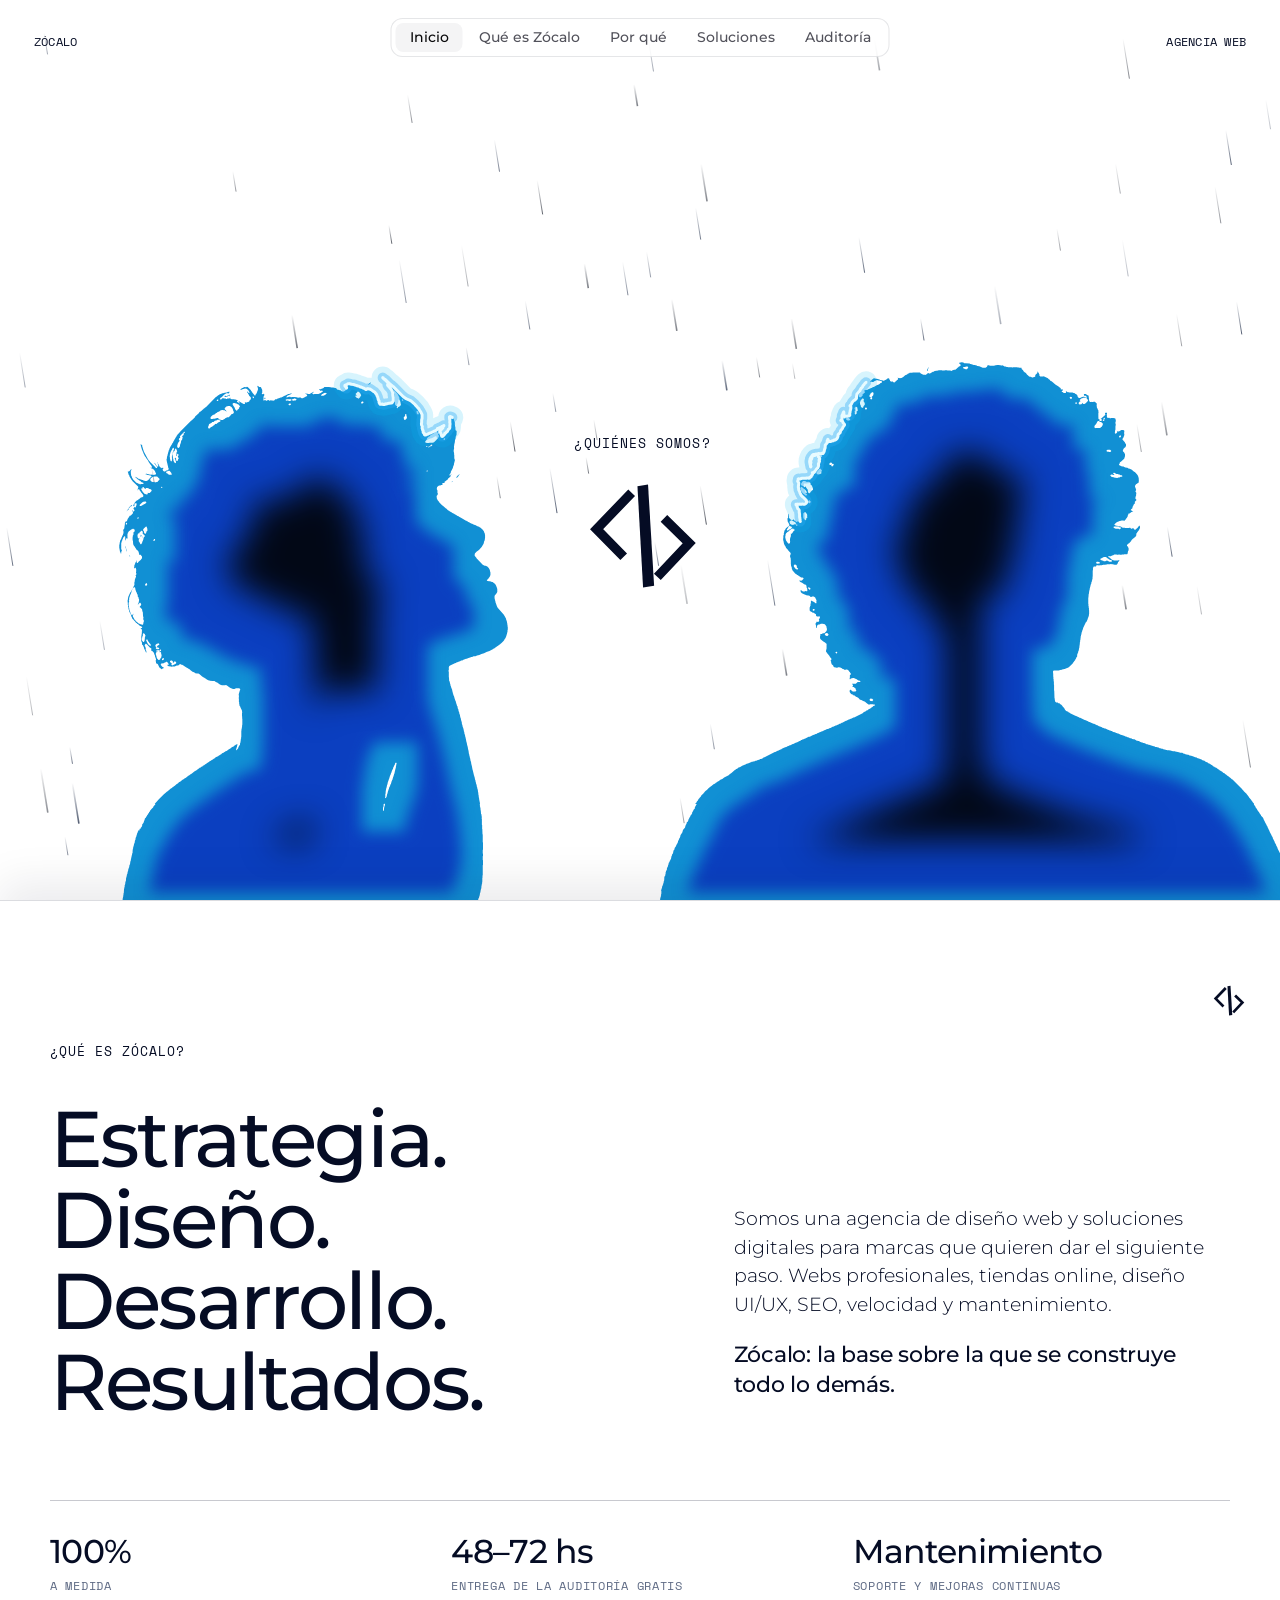
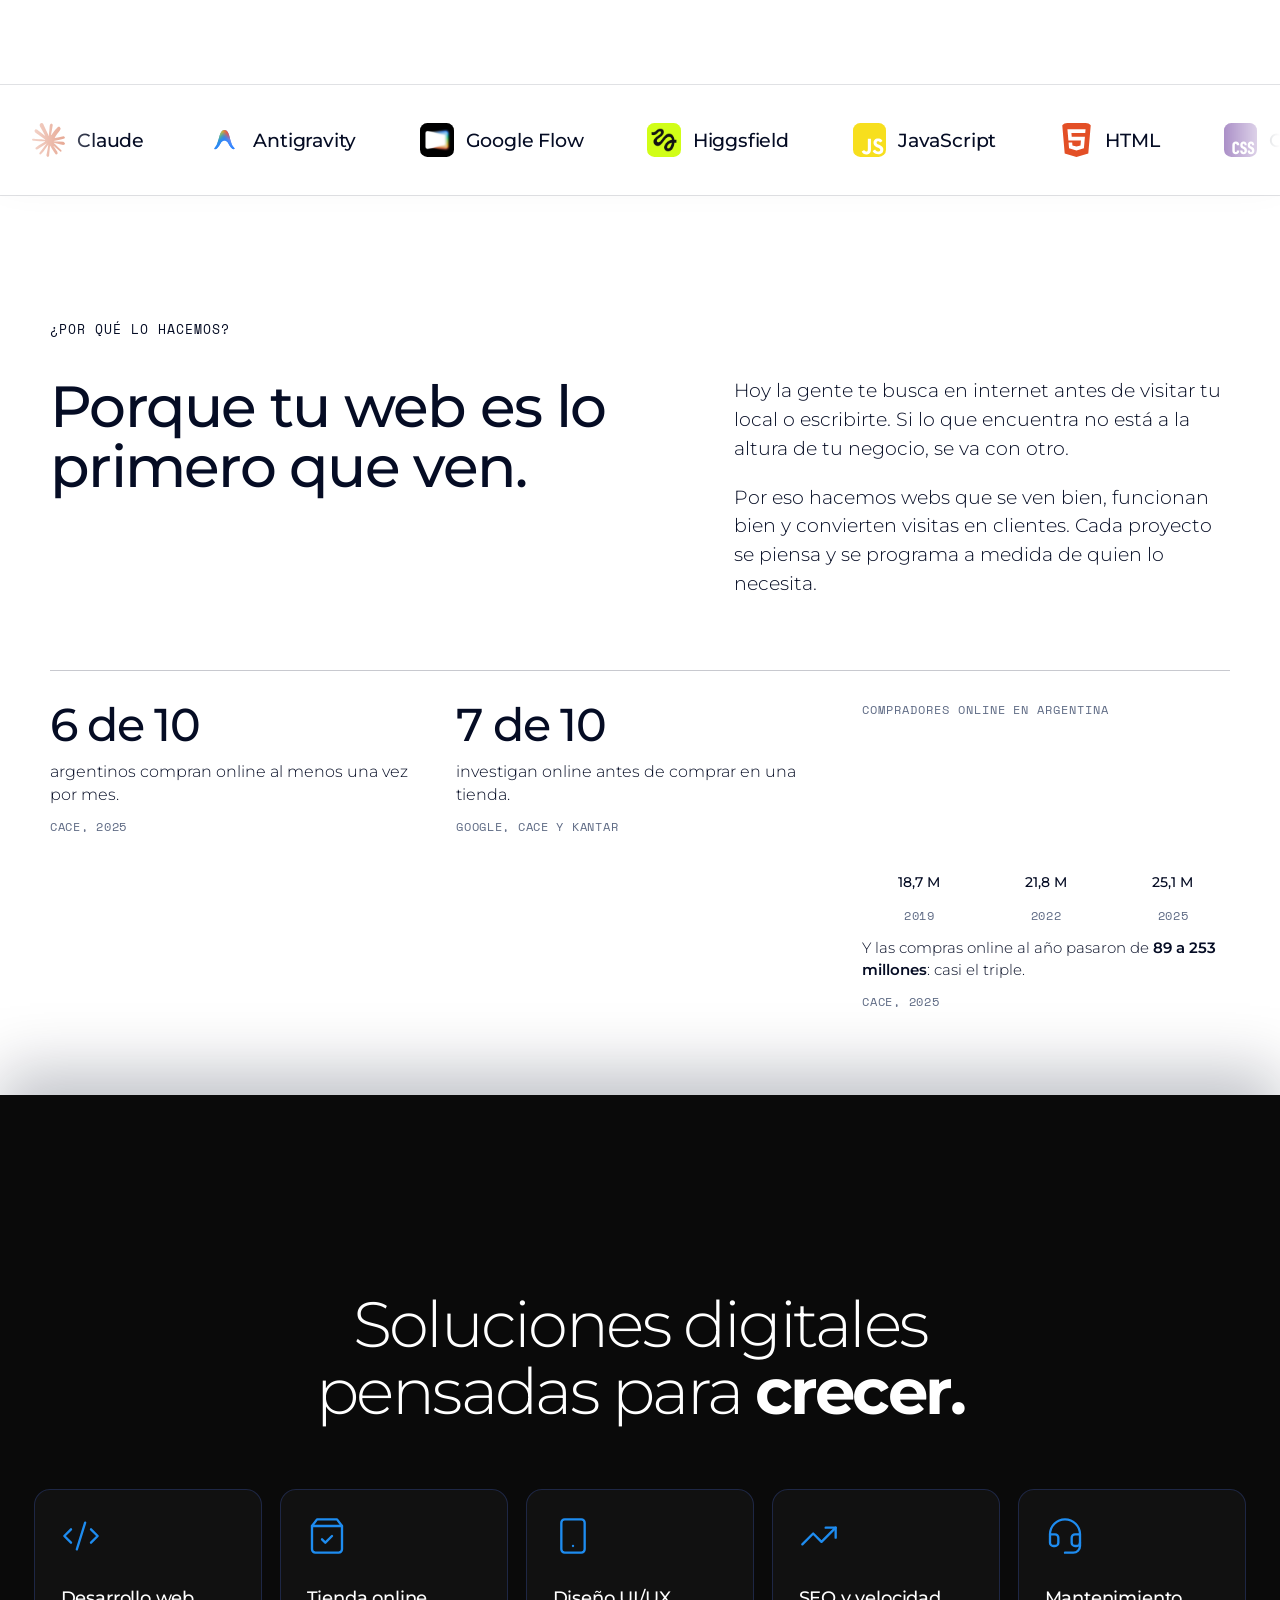
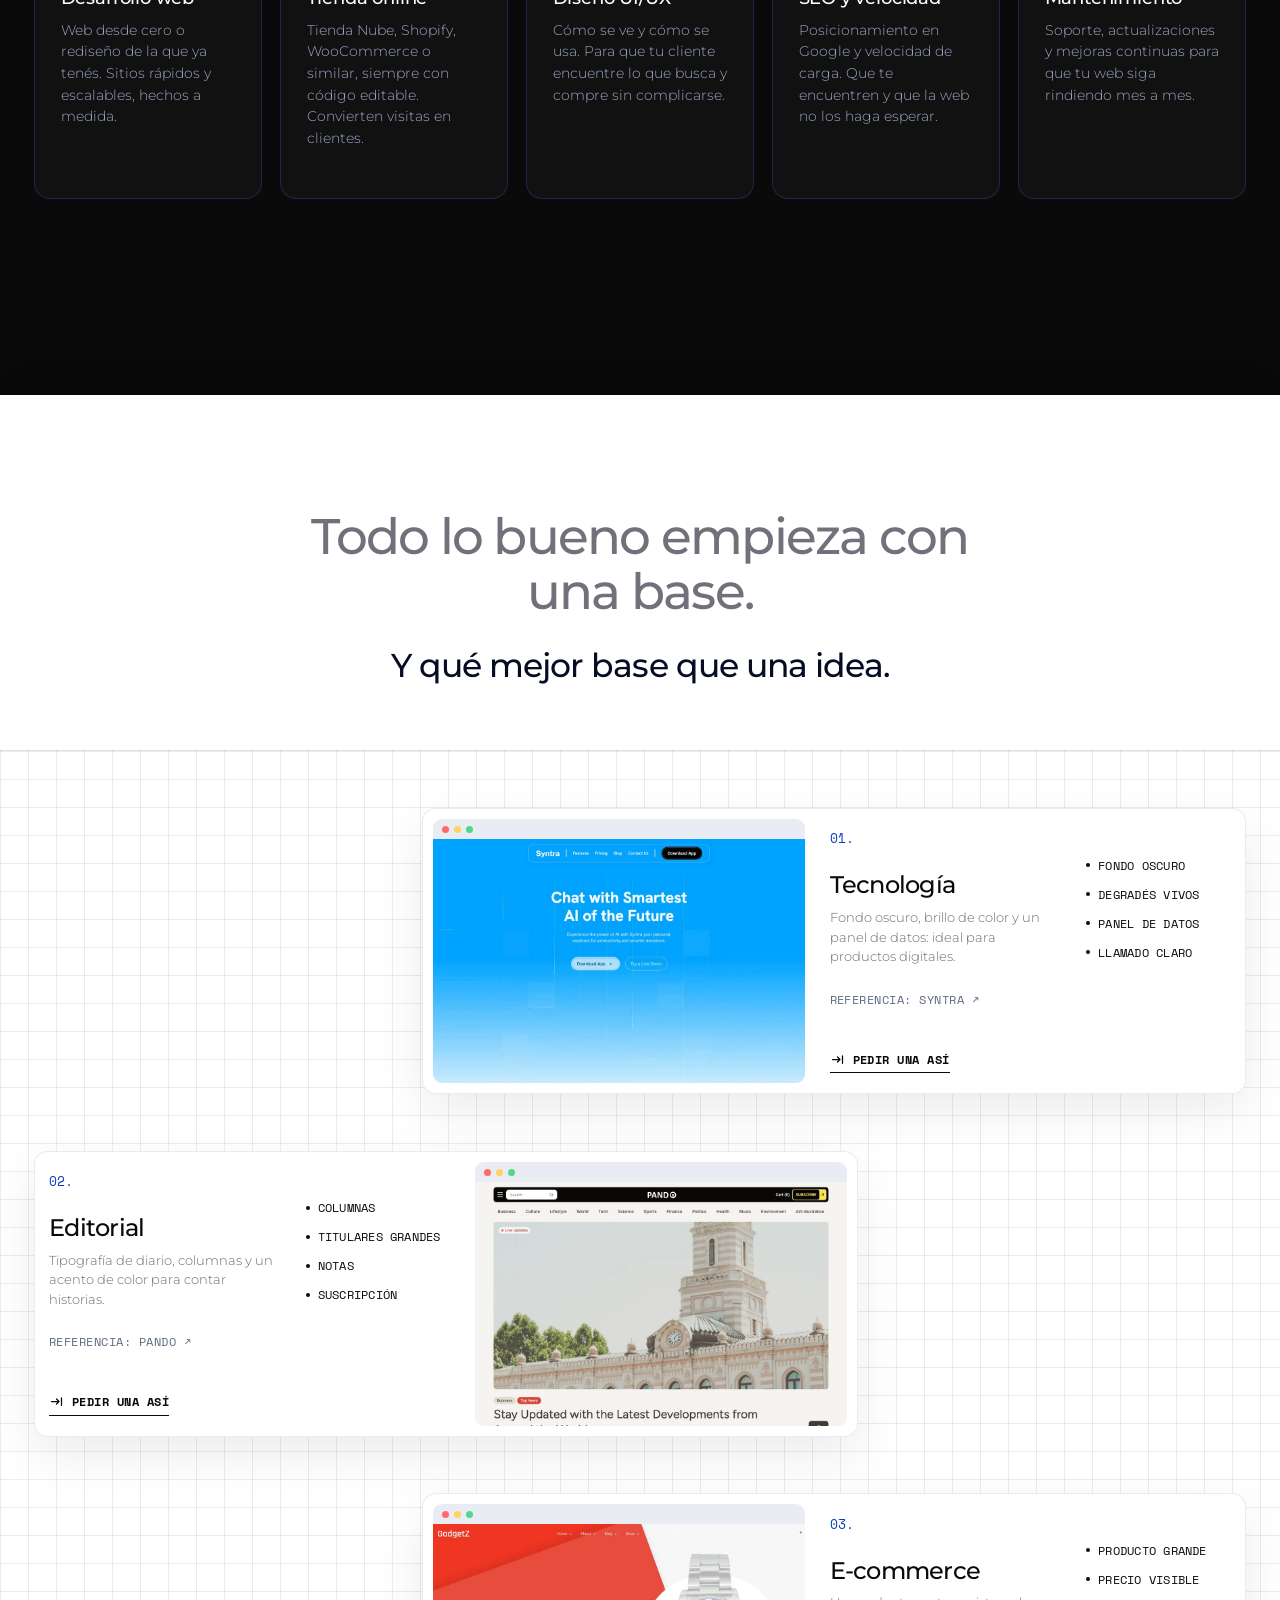
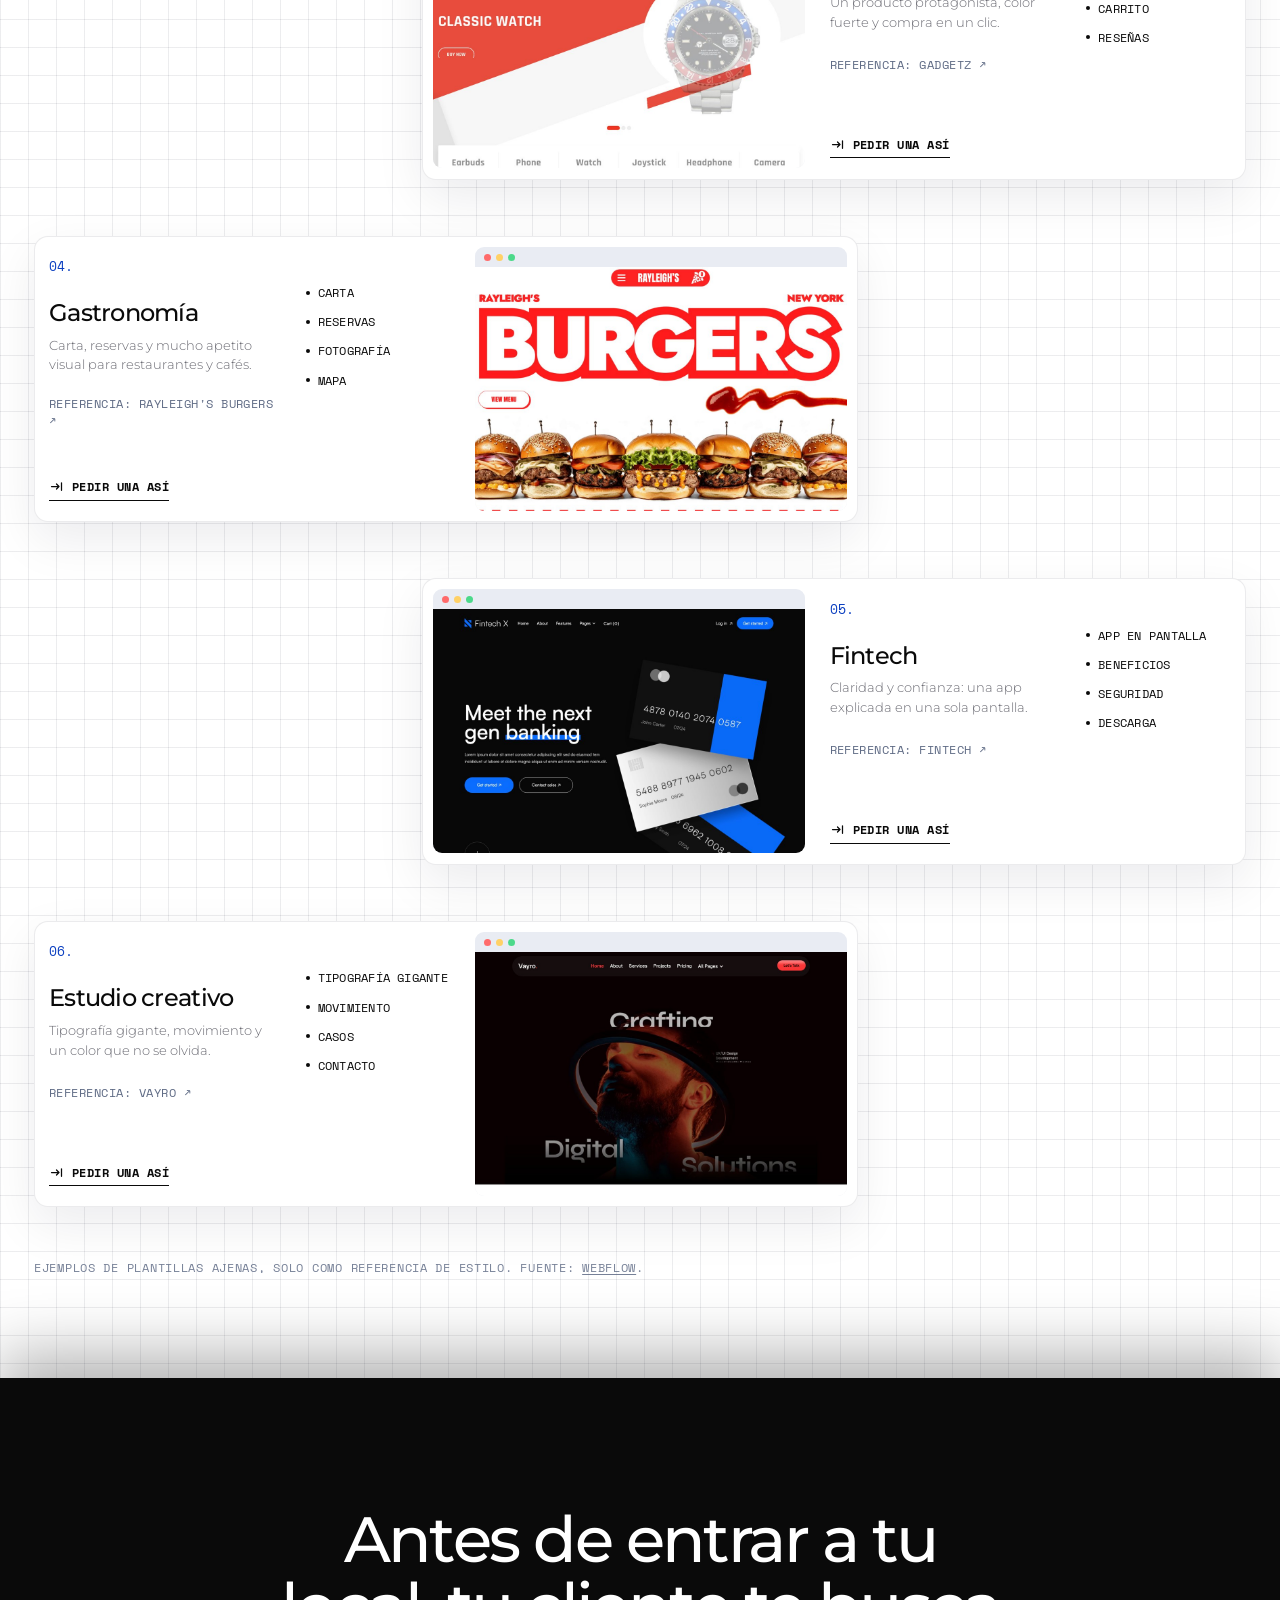
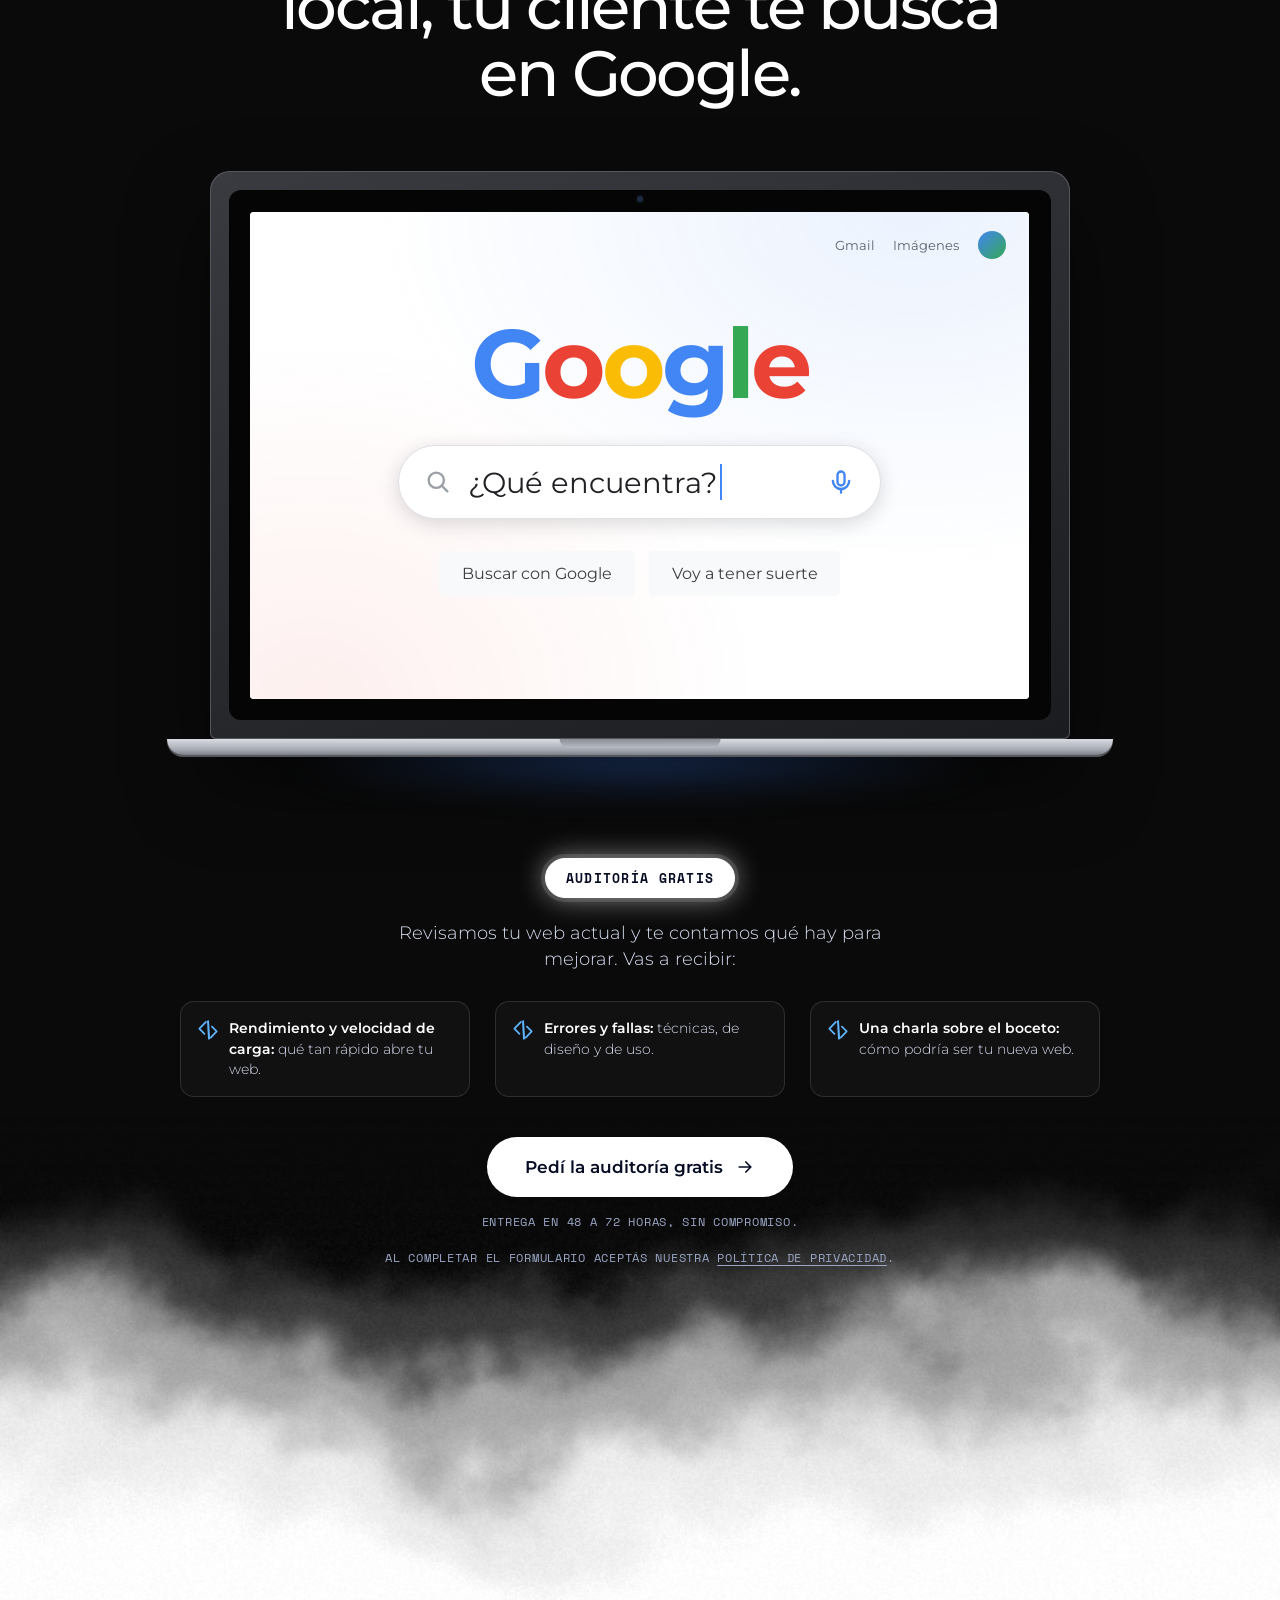
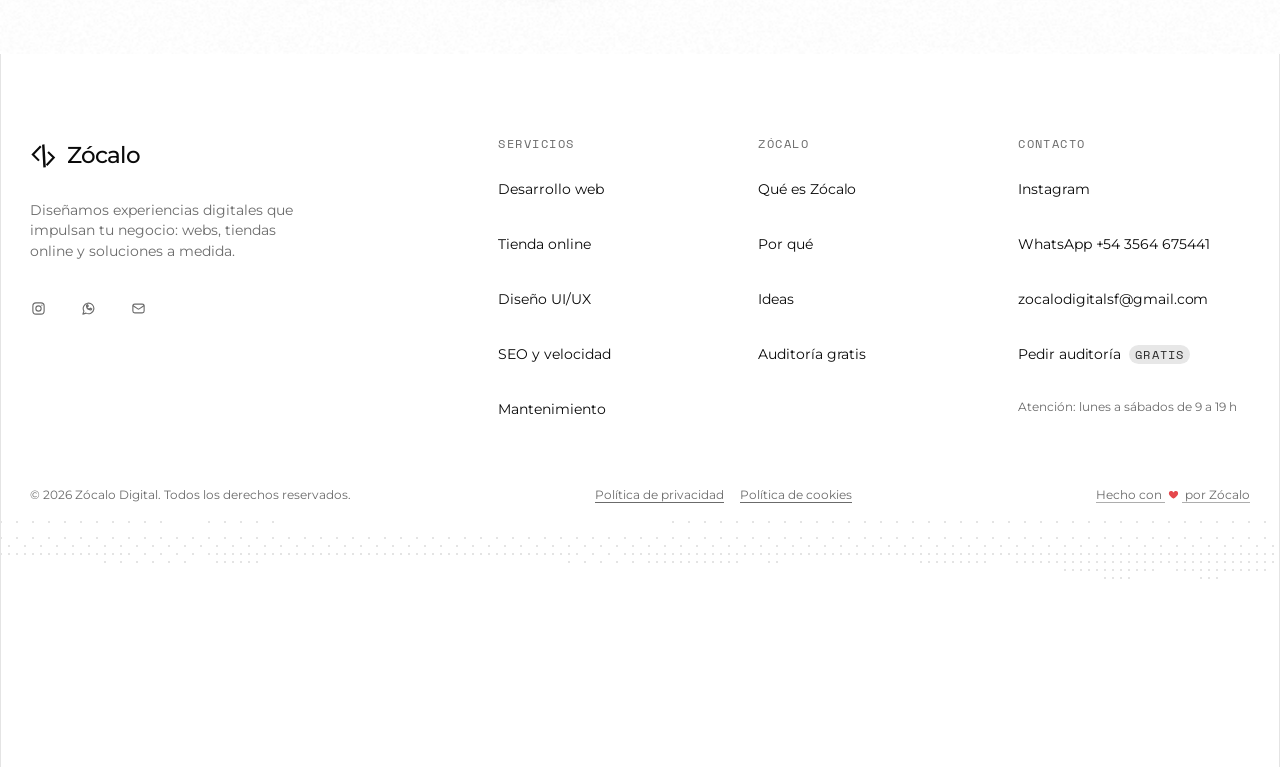
==== commit 4fc9251c: "Íconos: ico, svg, png 192 y apple-touch con fondo de marca Co-Authored-By: Claude Sonnet 5.5 <norepl" ====
--- a/index.html
+++ b/index.html
@@ -22,7 +22,10 @@
 <script type="application/ld+json">
 {"@context":"https://schema.org","@graph":[{"@type":"Organization","@id":"https://zocalodigital.vercel.app/#organizacion","name":"Zócalo Digital","url":"https://zocalodigital.vercel.app/","logo":"https://zocalodigital.vercel.app/assets/logo.svg","image":"https://zocalodigital.vercel.app/assets/og.jpg","description":"Agencia web: sitios y tiendas online a medida.","sameAs":["https://instagram.com/zocalodigitalsf"]},{"@type":"WebSite","@id":"https://zocalodigital.vercel.app/#sitio","name":"Zócalo Digital","url":"https://zocalodigital.vercel.app/","inLanguage":"es-AR","publisher":{"@id":"https://zocalodigital.vercel.app/#organizacion"}}]}
 </script>
-<link rel="icon" href="assets/logo.svg" type="image/svg+xml">
+<link rel="icon" href="/favicon.ico" sizes="48x48">
+<link rel="icon" href="/favicon.svg" type="image/svg+xml">
+<link rel="icon" href="/favicon-192.png" type="image/png" sizes="192x192">
+<link rel="apple-touch-icon" href="/apple-touch-icon.png">
 <link rel="preconnect" href="https://fonts.googleapis.com">
 <link rel="preconnect" href="https://fonts.gstatic.com" crossorigin>
 <script>document.documentElement.classList.add("cargando")</script>
